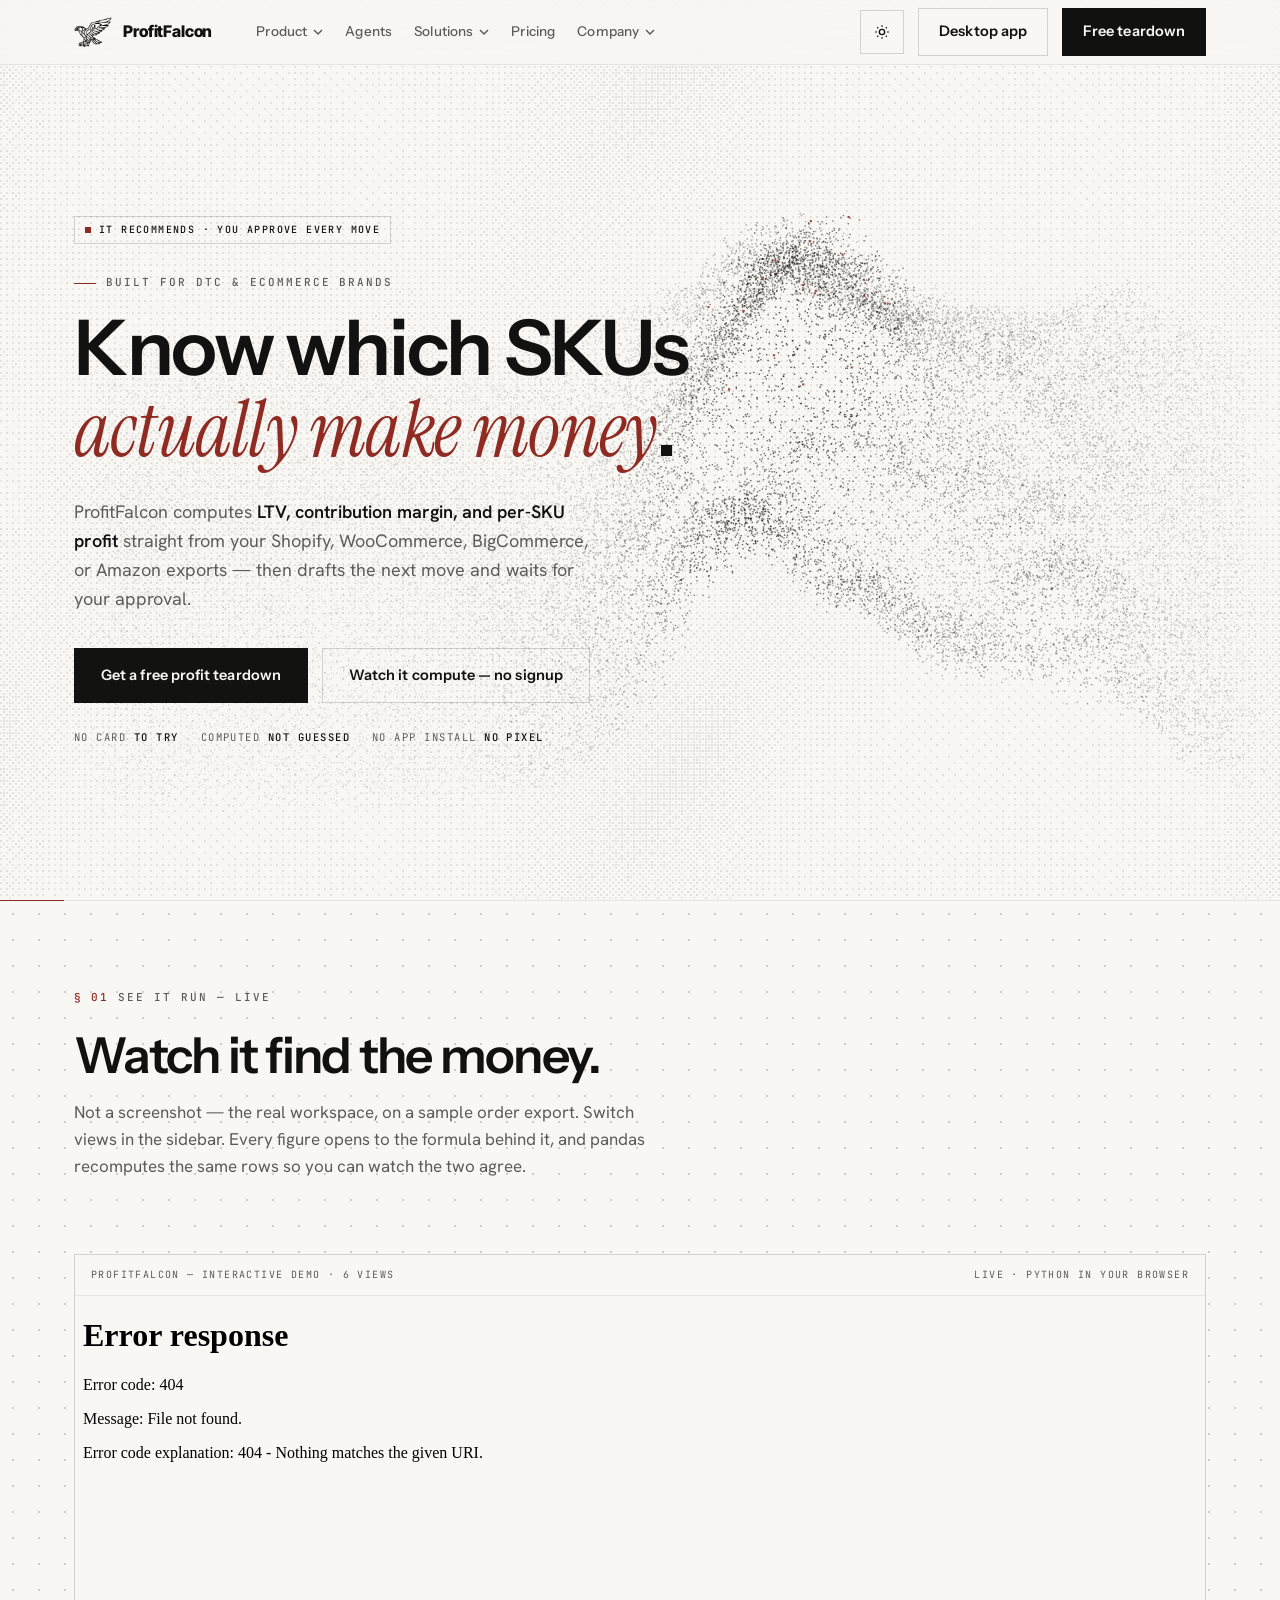
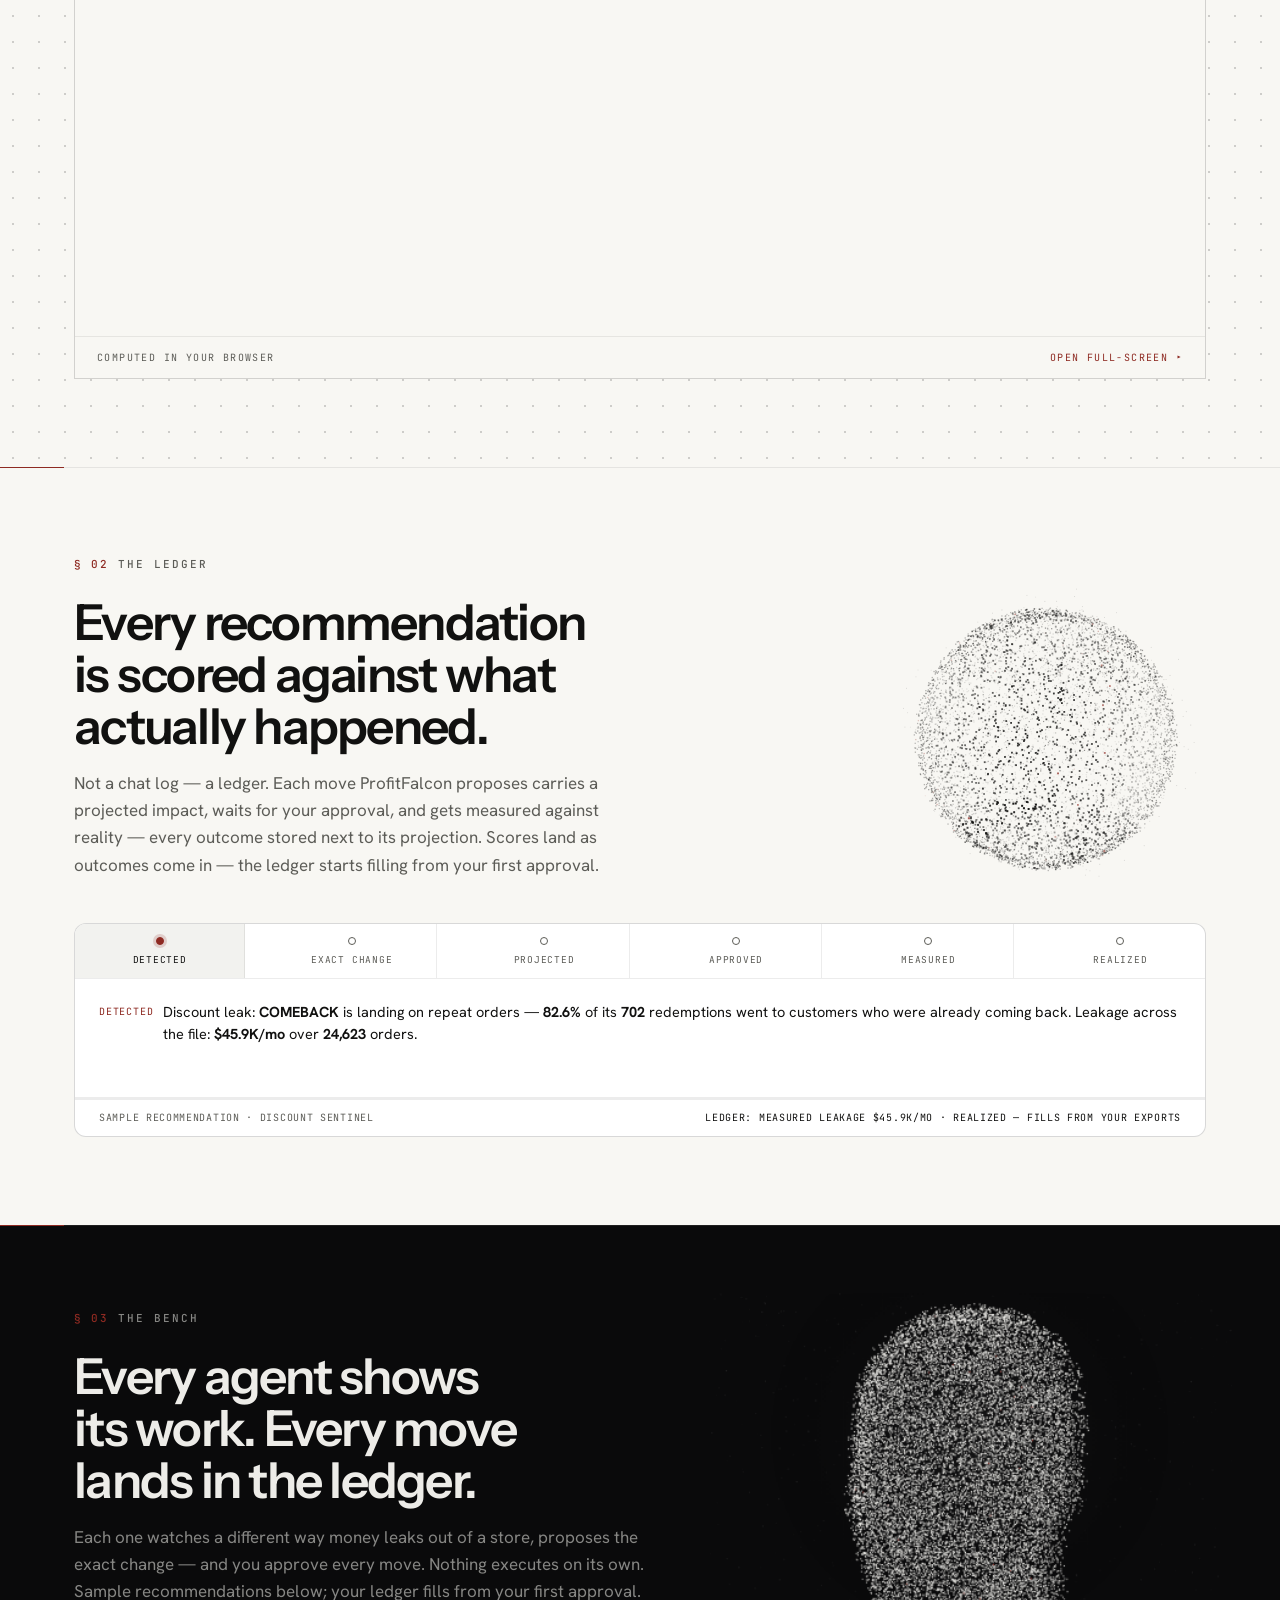
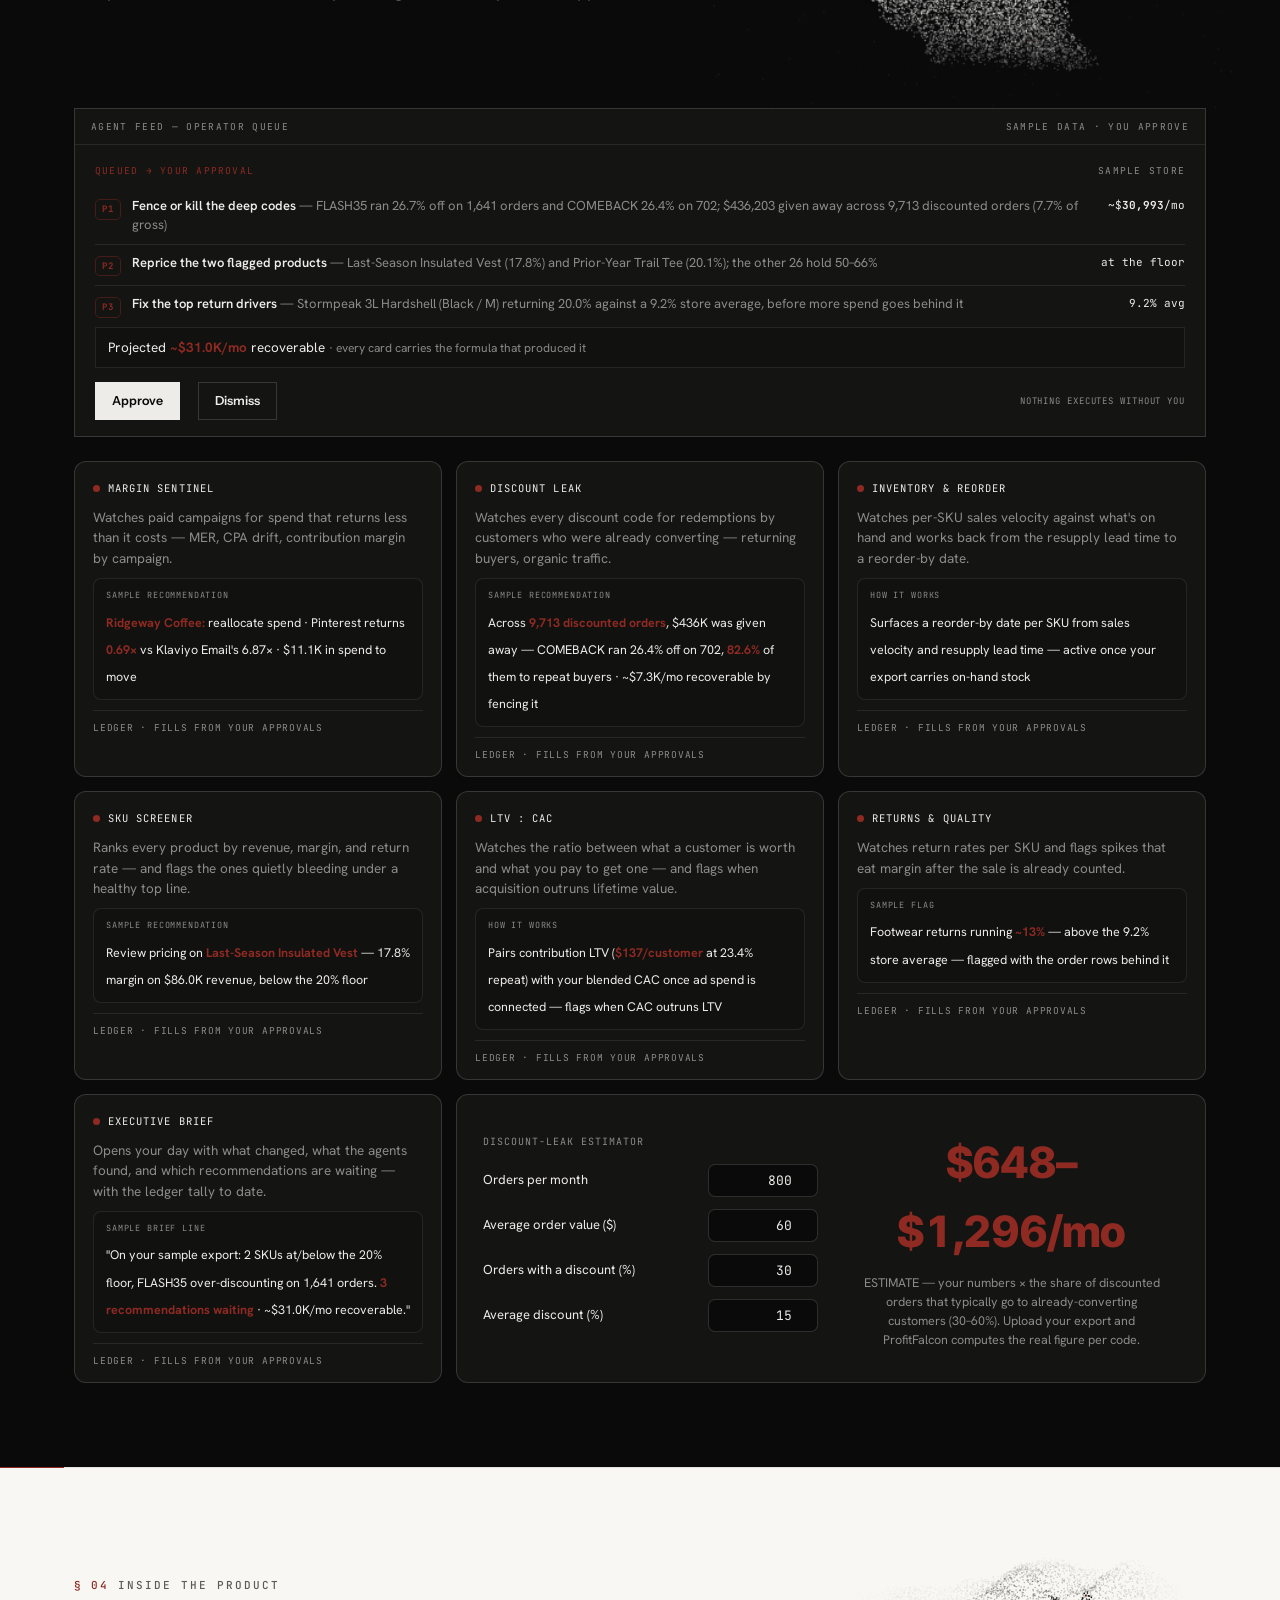
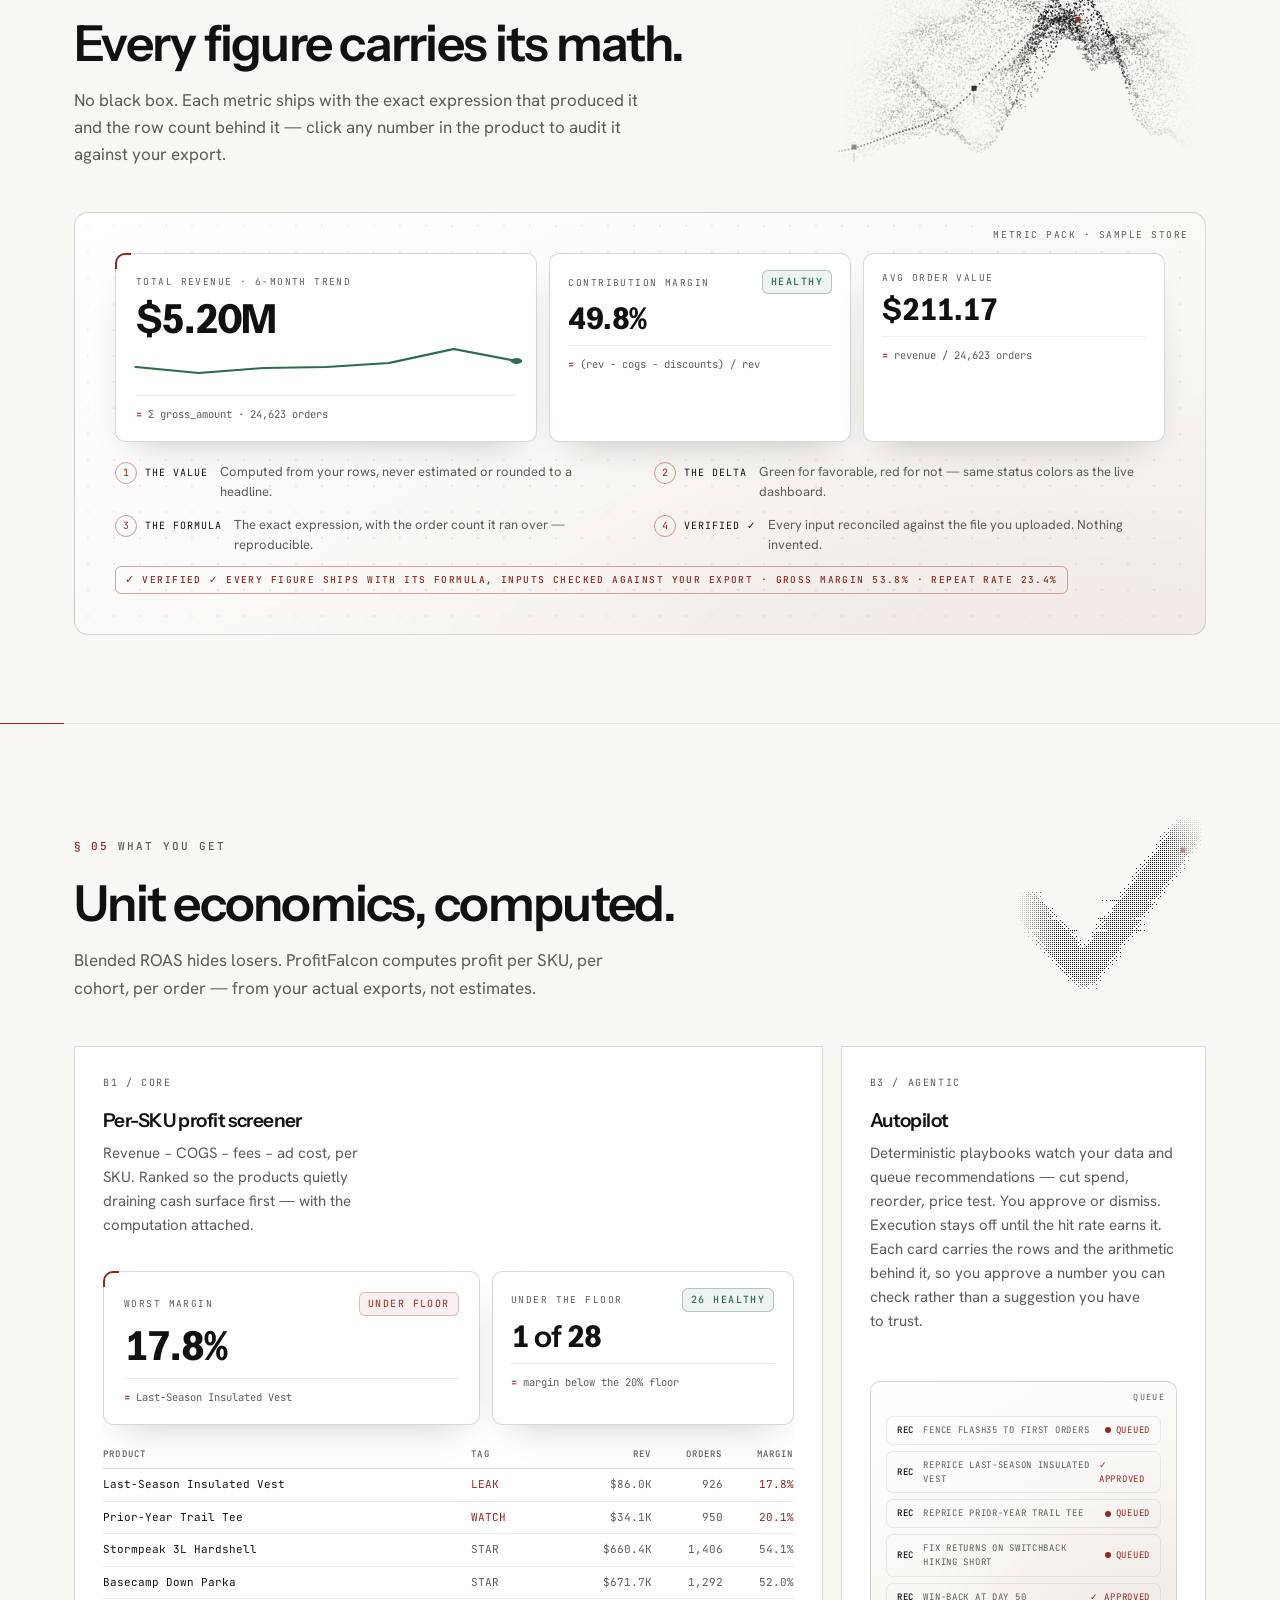
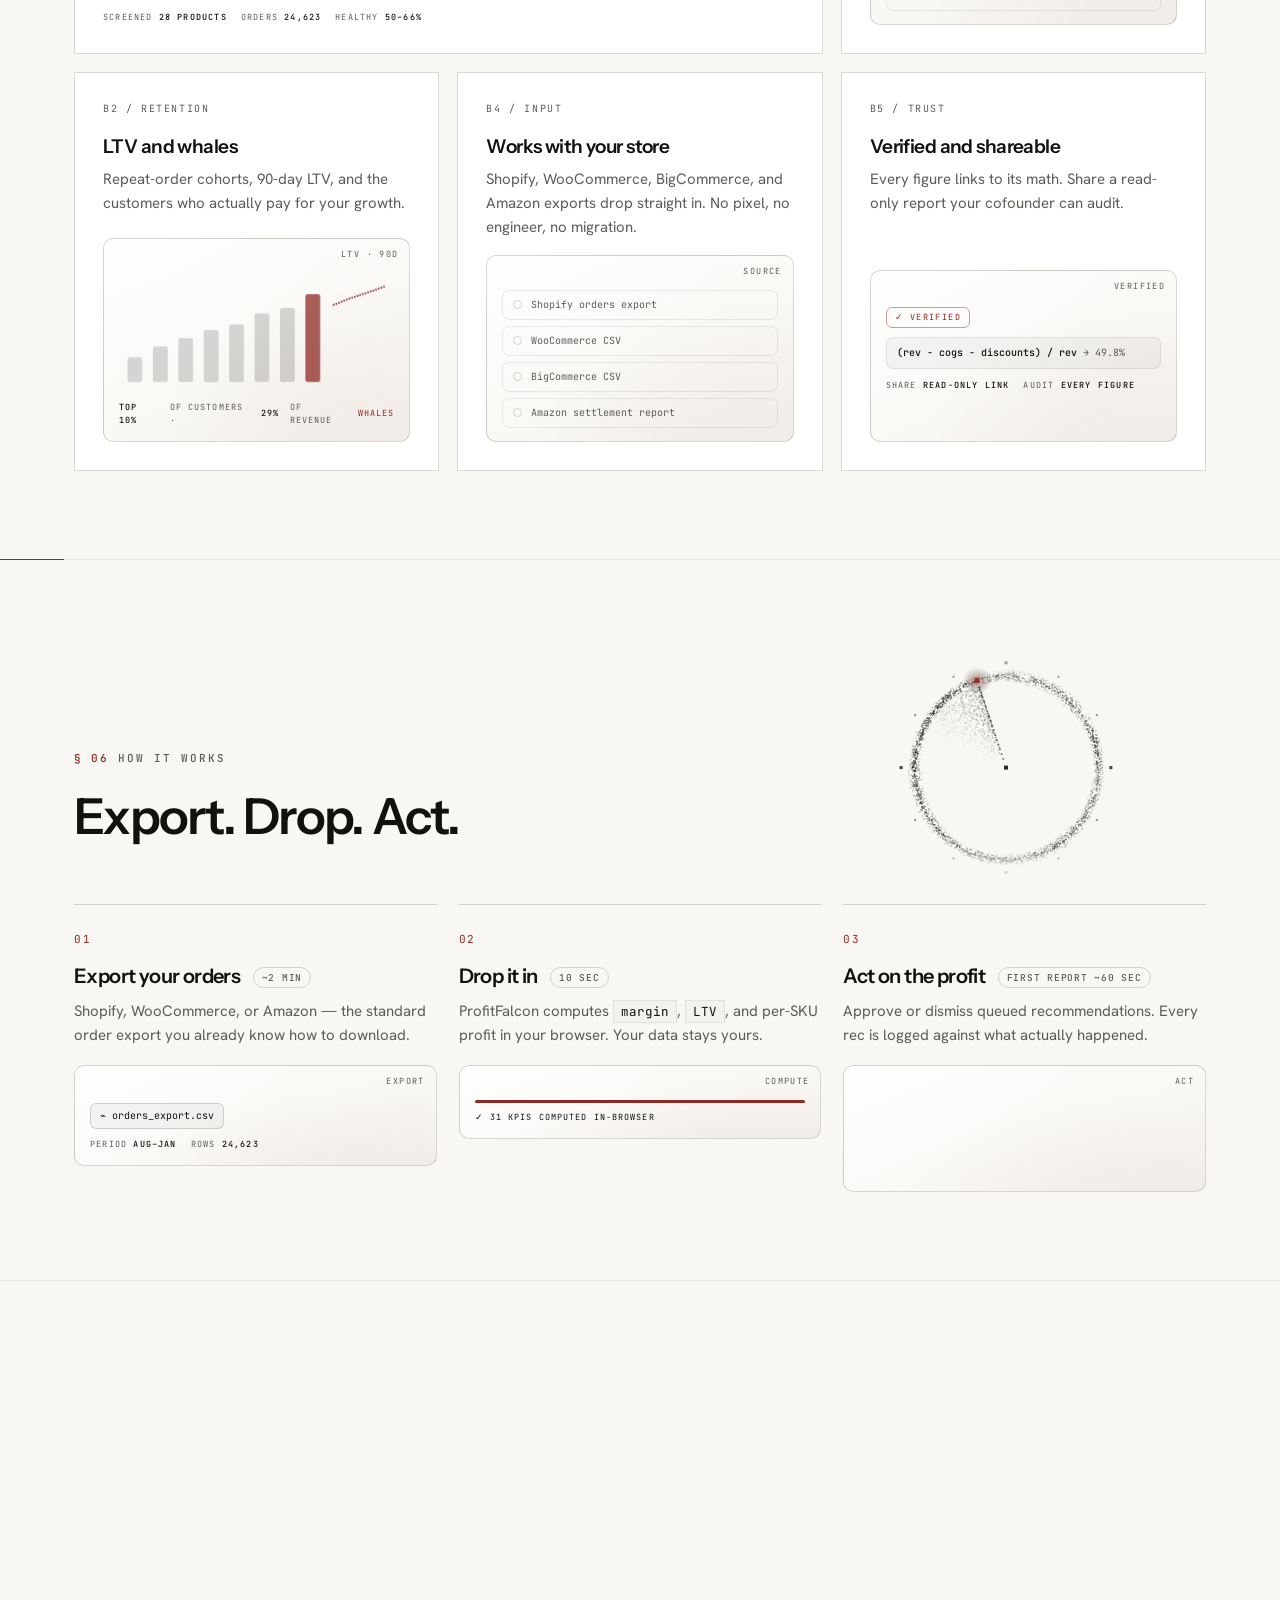
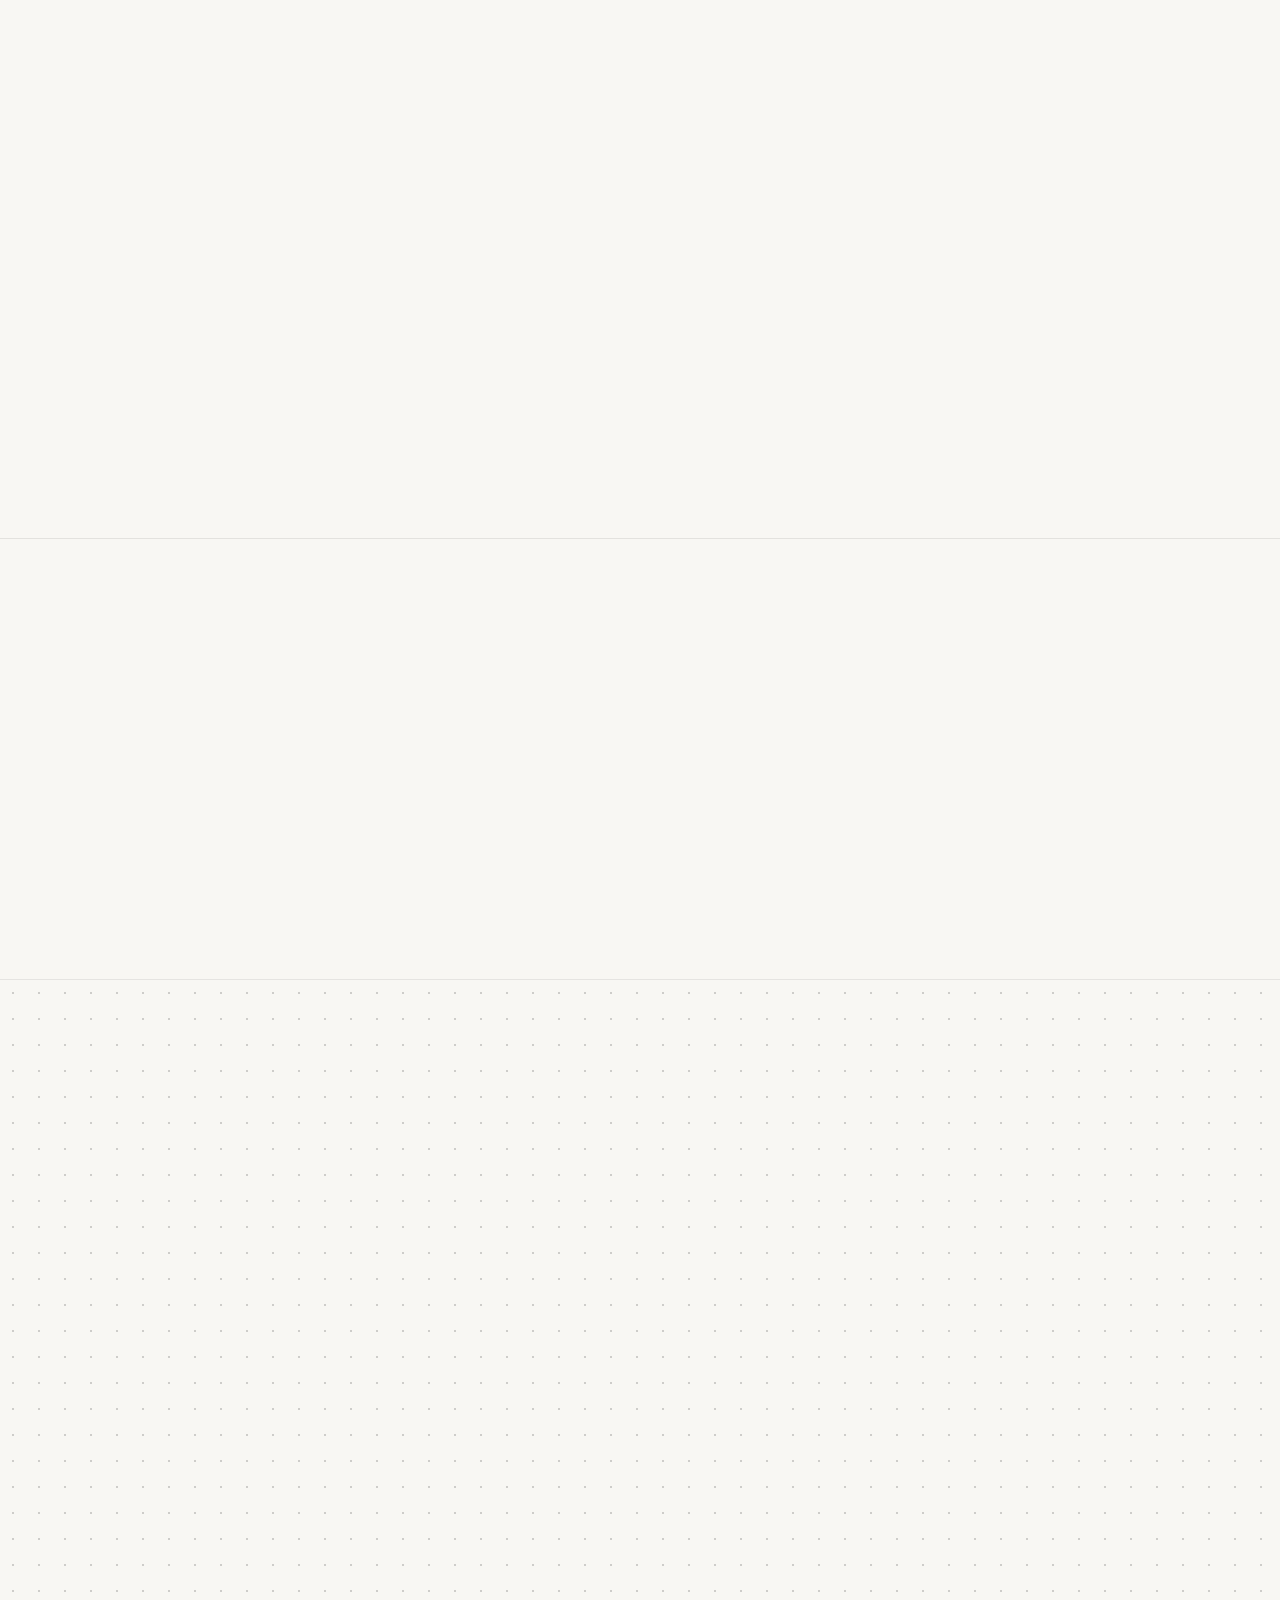
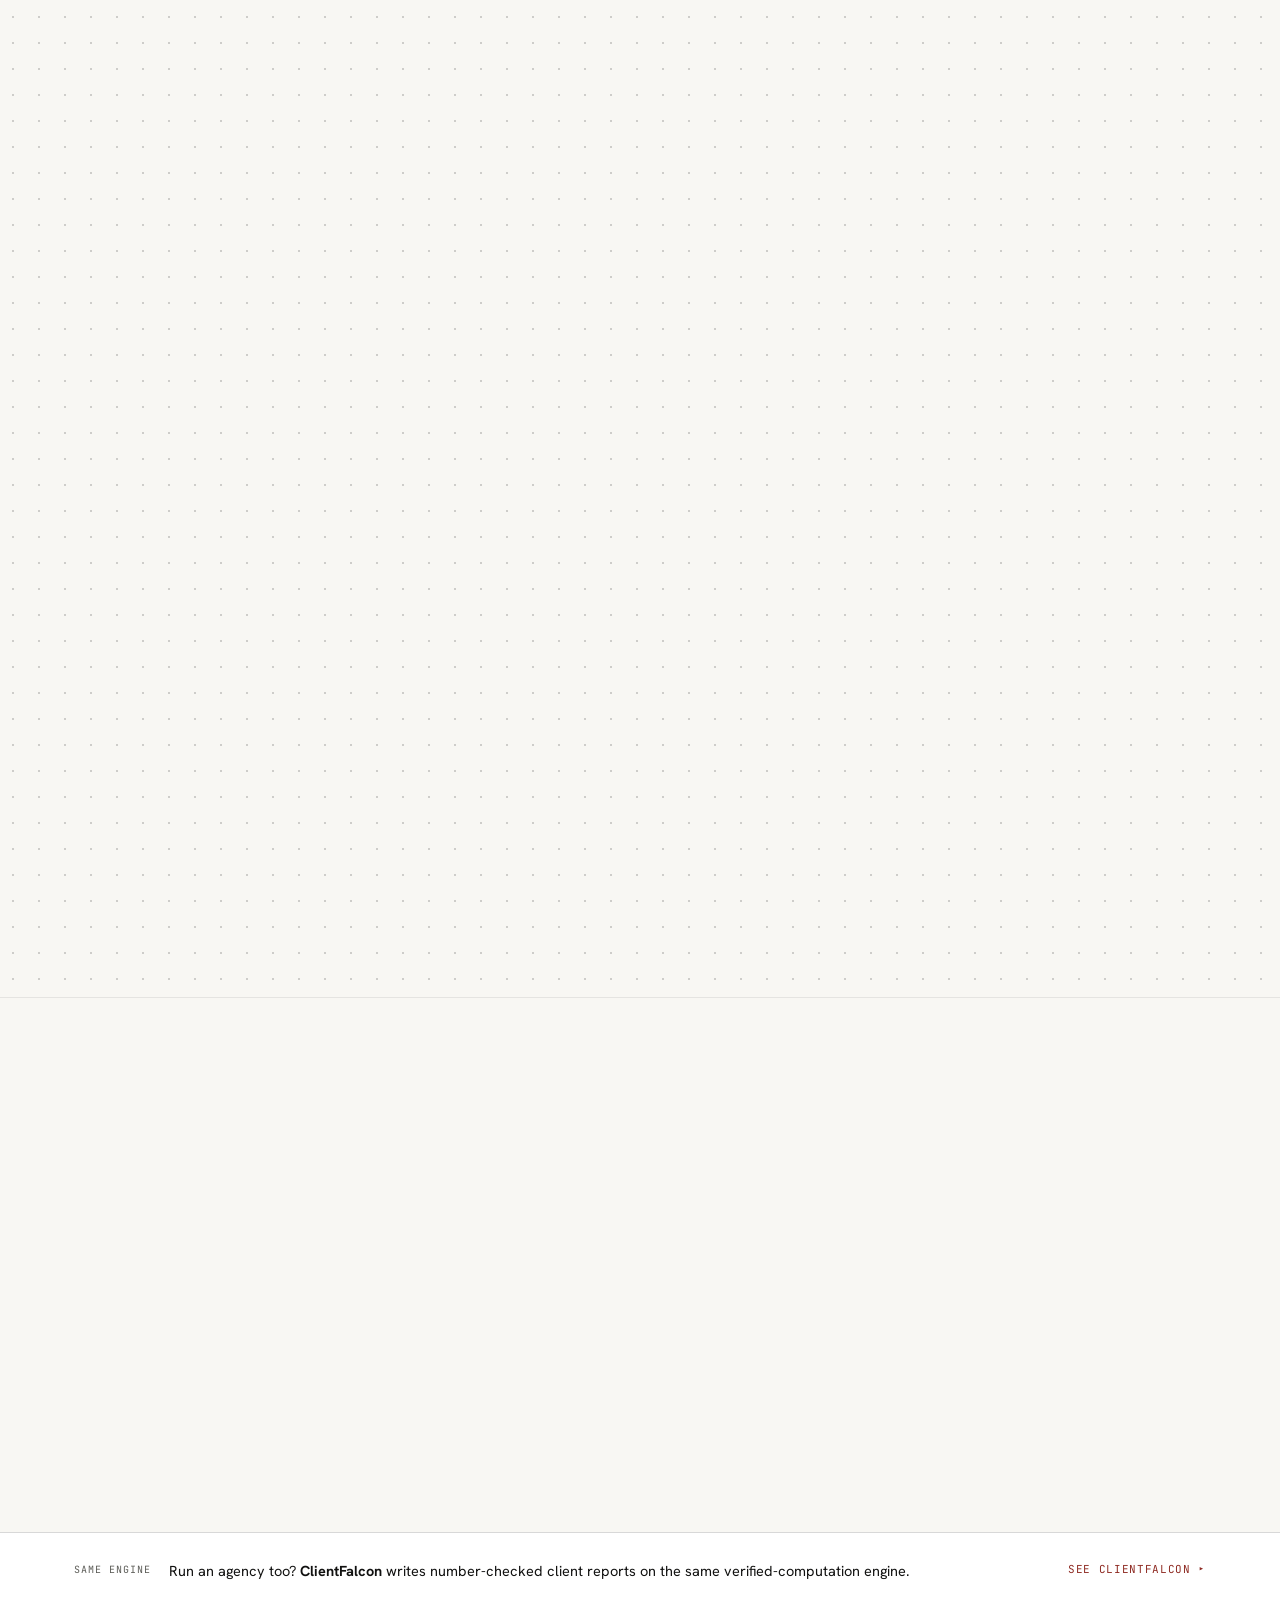
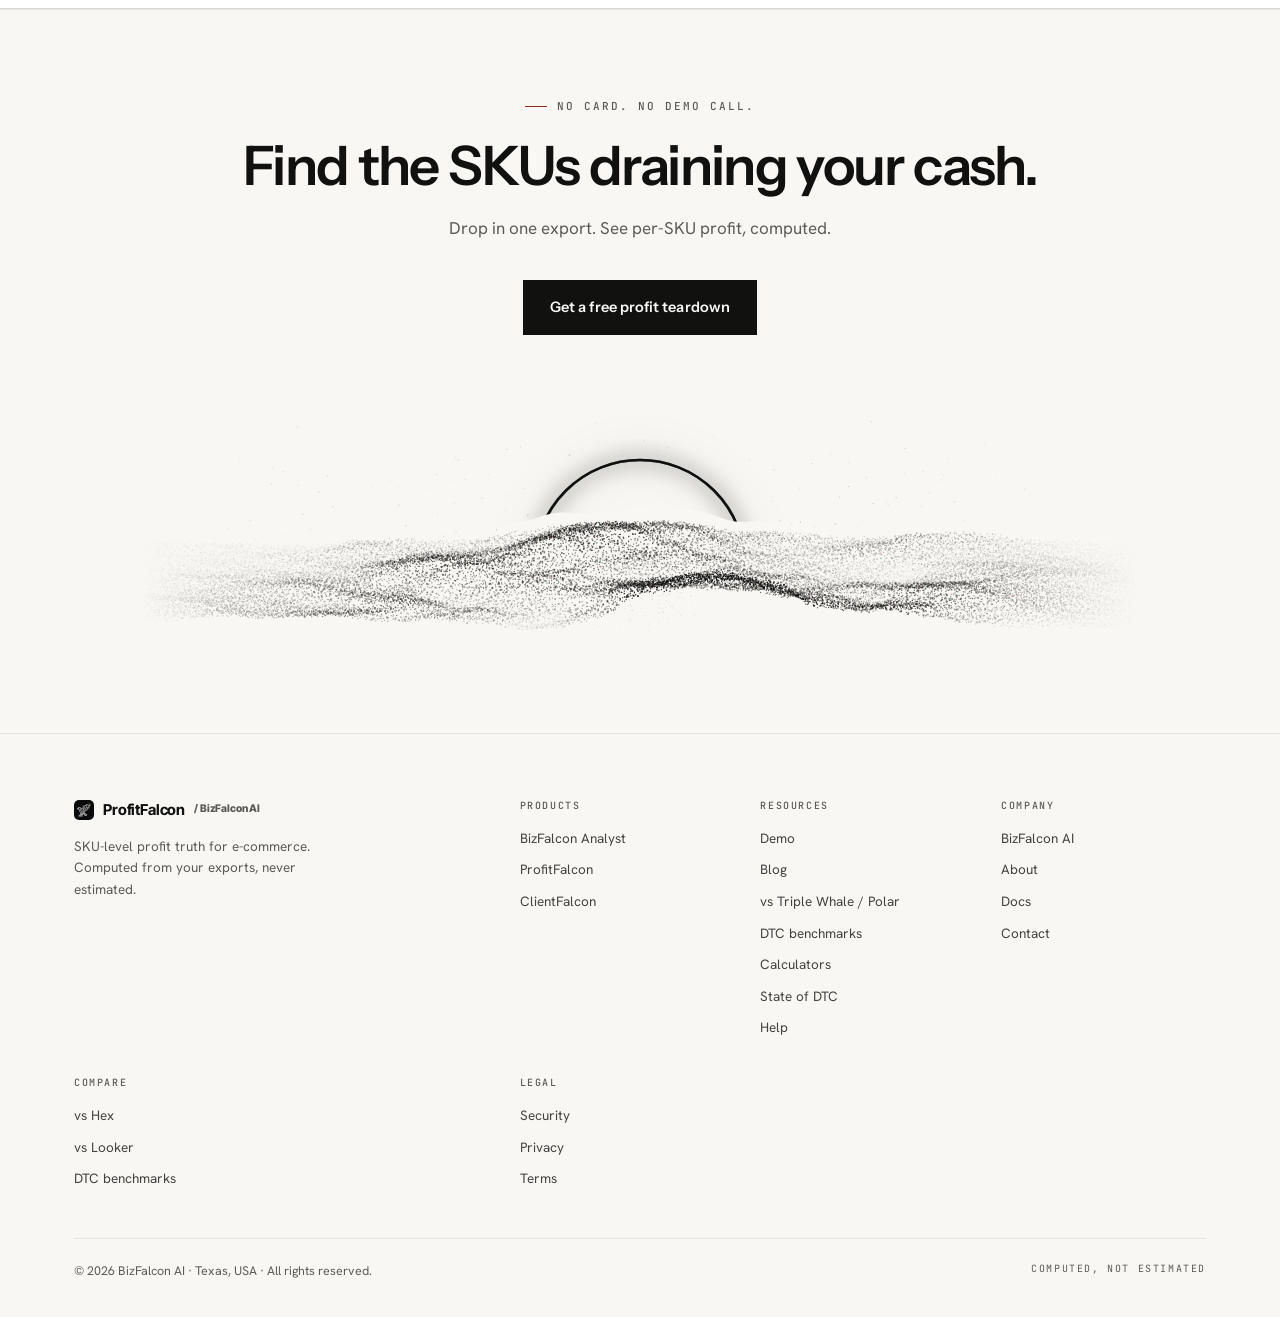
==== index.html @ 3de95bd4 "The hero reserved half its width for nothing .hero-grid declared grid-template-columns:1fr 1.05fr ov" ====
<!DOCTYPE html>
<html lang="en">
<head>
<meta charset="UTF-8">
<meta name="viewport" content="width=device-width, initial-scale=1">
<script>try{if(localStorage.getItem("bf-theme")!=="dark")document.documentElement.setAttribute("data-theme","light")}catch(e){document.documentElement.setAttribute("data-theme","light")}</script>
<meta name="theme-color" content="#F8F7F3">
<title>ProfitFalcon — Know which SKUs actually make money</title>
<meta name="description" content="AI unit economics for ecommerce brands. LTV, contribution margin, and per-SKU profit computed from your Shopify, WooCommerce, BigCommerce, or Amazon exports — plus an AI product manager that drafts your next move.">
<link rel="icon" href="favicon.ico?v=20260807a">
<link rel="icon" type="image/png" sizes="32x32" href="favicon-32.png?v=20260807a">
<link rel="apple-touch-icon" href="apple-touch-icon.png?v=20260807a">
<link rel="manifest" href="/talonomic-app.webmanifest">
<meta name="apple-mobile-web-app-title" content="ProfitFalcon">
<meta name="mobile-web-app-capable" content="yes">
<link rel="preconnect" href="https://fonts.googleapis.com">
<link rel="preconnect" href="https://fonts.gstatic.com" crossorigin>
<link href="https://fonts.googleapis.com/css2?family=Instrument+Sans:wght@500;600&family=Hanken+Grotesk:wght@400;700&family=Inter+Tight:wght@800&family=JetBrains+Mono:wght@400;500;700&family=Instrument+Serif:ital@1&display=swap" rel="stylesheet">
<link rel="stylesheet" href="./dusk.css?v=20260807a">
<style>
/* ONE column, because there is only one child. The 1fr 1.05fr template reserved a
   second column that nothing has ever filled: measured at 1280px it was 555px of
   empty grid beside a 529px copy column, and the h1 — whose own max-width is 16ch,
   831px at its 76.8px cap — was being squeezed to 529px and wrapped to three lines
   by a column holding nothing. .hero-canvas is position:absolute behind the whole
   hero, not a grid item, and the falcon docks to #demo, so nothing was ever going
   to land there. The ch caps on h1 and .hero-sub are the intended measure. */
.hero-grid{display:grid;grid-template-columns:1fr;gap:48px;align-items:center}
.sku-bars{display:flex;align-items:flex-end;gap:6px;height:120px;margin-bottom:16px}
.sku-bars .bar{flex:1;background:var(--line)}
.sku-bars .bar.hot{background:var(--signal)}
.rec-mini{border:1px solid var(--line-soft);padding:14px 16px;font-size:12px}
.rec-mini .rt{display:flex;justify-content:space-between;font-size:9.5px;letter-spacing:.13em;text-transform:uppercase;color:var(--mut);margin-bottom:8px}
.rec-mini .sv{color:var(--signal);font-weight:700}
</style>
<script type="application/ld+json">{"@context": "https://schema.org", "@type": "FAQPage", "mainEntity": [{"@type": "Question", "name": "Do I have to connect my store?", "acceptedAnswer": {"@type": "Answer", "text": "No — it runs on the order export you already download. Direct connectors are in review; until they ship, it's exports, and we say so."}}, {"@type": "Question", "name": "Will Autopilot touch my store?", "acceptedAnswer": {"@type": "Answer", "text": "No. It ships in shadow mode: playbooks queue recommendations and every one waits for your explicit approval. It executes nothing — and execution stays off until its tracked hit rate earns your trust."}}, {"@type": "Question", "name": "Is my store data safe?", "acceptedAnswer": {"@type": "Answer", "text": "Your file is parsed and your numbers are computed in your browser. When you use AI insights or save a report, the data needed is sent over an encrypted connection and stored in your account until you delete it. Your data is never sold or used to train our models."}}, {"@type": "Question", "name": "What exports do you support?", "acceptedAnswer": {"@type": "Answer", "text": "Standard order exports from Shopify, WooCommerce, BigCommerce, and Amazon Seller Central. If your platform exports orders as CSV, it almost certainly works."}}, {"@type": "Question", "name": "Can I cancel anytime?", "acceptedAnswer": {"@type": "Answer", "text": "Yes — one click from your billing page. Your plan stays active until the end of the period you paid for, and your reports stay exportable."}}, {"@type": "Question", "name": "How is margin actually computed?", "acceptedAnswer": {"@type": "Answer", "text": "Revenue − COGS − platform fees − allocated ad cost, per SKU, per period — computed deterministically in your browser from your export, never estimated by a model. Click any figure and ProfitFalcon shows the exact expression and the row count behind it; the built-in Python console re-runs the same rows in pandas whenever you want to check it yourself."}}]}</script>
  <script>
    /* Belt-and-suspenders with sw.js: drop any root-scoped worker from the old SPA-at-root setup so this page is not forwarded to /dashboard. */
    if ("serviceWorker" in navigator) {
      navigator.serviceWorker.getRegistrations().then(function (rs) {
        rs.forEach(function (r) { if (r.scope === location.origin + "/") r.unregister(); });
      }).catch(function () {});
    }
  </script>
<meta property="og:type" content="website">
<meta property="og:site_name" content="ProfitFalcon">
<meta property="og:locale" content="en_US">
<meta property="og:url" content="https://profit.bizfalconai.com/">
<meta property="og:title" content="ProfitFalcon — Know which SKUs actually make money">
<meta property="og:description" content="AI unit economics for ecommerce brands. LTV, contribution margin, and per-SKU profit computed from your Shopify, WooCommerce, BigCommerce, or Amazon exports — plus an AI product manager that drafts your next move.">
<meta name="robots" content="index,follow,max-image-preview:large,max-snippet:-1,max-video-preview:-1">
<link rel="canonical" href="https://profit.bizfalconai.com/">
<meta property="og:image" content="https://profit.bizfalconai.com/og.png">
<meta property="og:image:width" content="1200">
<meta property="og:image:height" content="630">
<meta property="og:image:type" content="image/png">
<meta property="og:image:alt" content="ProfitFalcon — per-SKU contribution margin and discount-leak dashboard">
<meta name="twitter:card" content="summary_large_image">
<meta name="twitter:title" content="ProfitFalcon — Know which SKUs actually make money">
<meta name="twitter:description" content="AI unit economics for ecommerce brands. LTV, contribution margin, and per-SKU profit computed from your Shopify, WooCommerce, BigCommerce, or Amazon exports — plus an AI product manager that drafts your next move.">
<meta name="twitter:image" content="https://profit.bizfalconai.com/og.png">
<meta name="twitter:image:alt" content="ProfitFalcon — per-SKU contribution margin and discount-leak dashboard">
<!-- BF-LD -->
<script type="application/ld+json">
{
  "@context": "https://schema.org",
  "@graph": [
    {
      "@type": "Organization",
      "@id": "https://bizfalconai.com/#organization",
      "name": "BizFalcon AI",
      "url": "https://bizfalconai.com/",
      "email": "hello@bizfalconai.com",
      "logo": {
        "@type": "ImageObject",
        "url": "https://bizfalconai.com/falcon-bird-white.png",
        "width": 1190,
        "height": 933
      },
      "founder": {
        "@type": "Person",
        "name": "Siddharth Deepak"
      }
    },
    {
      "@type": "WebSite",
      "@id": "https://profit.bizfalconai.com/#website",
      "url": "https://profit.bizfalconai.com/",
      "name": "ProfitFalcon",
      "inLanguage": "en-US",
      "publisher": {
        "@id": "https://bizfalconai.com/#organization"
      }
    },
    {
      "@type": "SoftwareApplication",
      "@id": "https://profit.bizfalconai.com/#software",
      "name": "ProfitFalcon",
      "url": "https://profit.bizfalconai.com/",
      "description": "AI unit economics for ecommerce brands. LTV, contribution margin, and per-SKU profit computed from your Shopify, WooCommerce, BigCommerce, or Amazon exports — plus an AI product manager that drafts your next move.",
      "applicationCategory": "BusinessApplication",
      "operatingSystem": "Web",
      "image": "https://profit.bizfalconai.com/og.png",
      "publisher": {
        "@id": "https://bizfalconai.com/#organization"
      },
      "offers": [
        {
          "@type": "Offer",
          "name": "Free",
          "price": "0",
          "priceCurrency": "USD",
          "availability": "https://schema.org/InStock",
          "url": "https://profit.bizfalconai.com/#pricing"
        },
        {
          "@type": "Offer",
          "name": "Growth",
          "price": "29",
          "priceCurrency": "USD",
          "availability": "https://schema.org/InStock",
          "url": "https://profit.bizfalconai.com/#pricing",
          "priceSpecification": {
            "@type": "UnitPriceSpecification",
            "price": "29",
            "priceCurrency": "USD",
            "billingDuration": 1,
            "billingIncrement": 1,
            "unitCode": "MON"
          }
        },
        {
          "@type": "Offer",
          "name": "Scale",
          "price": "79",
          "priceCurrency": "USD",
          "availability": "https://schema.org/InStock",
          "url": "https://profit.bizfalconai.com/#pricing",
          "priceSpecification": {
            "@type": "UnitPriceSpecification",
            "price": "79",
            "priceCurrency": "USD",
            "billingDuration": 1,
            "billingIncrement": 1,
            "unitCode": "MON"
          }
        },
        {
          "@type": "Offer",
          "name": "Agency",
          "price": "149",
          "priceCurrency": "USD",
          "availability": "https://schema.org/InStock",
          "url": "https://profit.bizfalconai.com/#pricing",
          "priceSpecification": {
            "@type": "UnitPriceSpecification",
            "price": "149",
            "priceCurrency": "USD",
            "billingDuration": 1,
            "billingIncrement": 1,
            "unitCode": "MON"
          }
        },
        {
          "@type": "Offer",
          "name": "Autopilot add-on",
          "price": "29",
          "priceCurrency": "USD",
          "availability": "https://schema.org/InStock",
          "url": "https://profit.bizfalconai.com/#pricing",
          "priceSpecification": {
            "@type": "UnitPriceSpecification",
            "price": "29",
            "priceCurrency": "USD",
            "billingDuration": 1,
            "billingIncrement": 1,
            "unitCode": "MON"
          }
        }
      ]
    }
  ]
}
</script>
<!-- /BF-LD -->
</head>
<body>

<header class="nav">
  <div class="nav-in">
    <a class="brand" href="#" aria-label="ProfitFalcon home">
      <img src="./falcon-bird-white-sm.webp" alt="" width="440" height="345">
      ProfitFalcon
    </a>
    <nav class="nav-links" id="navLinks" aria-label="Primary">
      <div class="nav-dd">
        <button class="nav-dd-btn" type="button" aria-haspopup="true" aria-expanded="false">Product <svg viewBox="0 0 10 6" fill="none" stroke="currentColor" stroke-width="1.5" aria-hidden="true"><path d="M1 1l4 4 4-4"/></svg></button>
        <div class="nav-dd-menu" role="menu">
          <a href="#demo" role="menuitem">Live demo</a>
          <a href="#bench" role="menuitem">Agent bench</a>
          <a href="#ledger" role="menuitem">The ledger</a>
          <a href="#engine" role="menuitem">Engine</a>
          <a href="#integrations" role="menuitem">Integrations</a>
        </div>
      </div>
      <a href="#bench">Agents</a>
      <div class="nav-dd">
        <button class="nav-dd-btn" type="button" aria-haspopup="true" aria-expanded="false">Solutions <svg viewBox="0 0 10 6" fill="none" stroke="currentColor" stroke-width="1.5" aria-hidden="true"><path d="M1 1l4 4 4-4"/></svg></button>
        <div class="nav-dd-menu" role="menu">
          <a href="https://profit.bizfalconai.com/" role="menuitem">Ecommerce brand</a>
          <a href="https://client.bizfalconai.com/" role="menuitem">Agency</a>
          <a href="https://talon.bizfalconai.com/" role="menuitem">Any spreadsheet</a>
          <a href="https://talon.bizfalconai.com/solutions" role="menuitem">By industry</a>
        </div>
      </div>
      <a href="#pricing">Pricing</a>
      <div class="nav-dd">
        <button class="nav-dd-btn" type="button" aria-haspopup="true" aria-expanded="false">Company <svg viewBox="0 0 10 6" fill="none" stroke="currentColor" stroke-width="1.5" aria-hidden="true"><path d="M1 1l4 4 4-4"/></svg></button>
        <div class="nav-dd-menu" role="menu">
          <a href="https://talon.bizfalconai.com/about" role="menuitem">About</a>
          <a href="https://talon.bizfalconai.com/security" role="menuitem">Security</a>
          <a href="https://talon.bizfalconai.com/help" role="menuitem">Docs</a>
          <a href="./blog/" role="menuitem">Blog</a>
          <a href="#faq" role="menuitem">FAQ</a>
        </div>
      </div>
    </nav>
    <div class="nav-right">
      <!-- ORDER: theme (utility), ghost, primary LAST. The terminal slot is where the
           scan ends, so it belongs to the action we most want taken. -->
      <button class="theme-btn" id="themeToggle" aria-label="Toggle light and dark theme">
        <svg class="icon-sun" viewBox="0 0 24 24" fill="none" stroke="currentColor" stroke-width="2" aria-hidden="true"><circle cx="12" cy="12" r="4"/><path d="M12 2v2M12 20v2M4.9 4.9l1.4 1.4M17.7 17.7l1.4 1.4M2 12h2M20 12h2M4.9 19.1l1.4-1.4M17.7 6.3l1.4-1.4"/></svg>
        <svg class="icon-moon" viewBox="0 0 24 24" fill="none" stroke="currentColor" stroke-width="2" aria-hidden="true"><path d="M21 12.8A9 9 0 1 1 11.2 3a7 7 0 0 0 9.8 9.8z"/></svg>
      </button>
      <a class="btn btn--ghost" href="/?install=1" data-install-app>Desktop app</a>
      <a class="btn btn--primary" href="/teardown">Free teardown</a>
      <!-- Below 920px .nav-links was display:none with no replacement, so every
           destination above was unreachable on a phone. This is the control that
           reveals them; dusk-art.js toggles .nav--open on the header. -->
      <button class="nav-burger" type="button" aria-label="Menu" aria-expanded="false" aria-controls="navLinks">
        <svg class="nb-bars" viewBox="0 0 24 24" fill="none" stroke="currentColor" stroke-width="2" aria-hidden="true"><path d="M3 6h18M3 12h18M3 18h18"/></svg>
        <svg class="nb-x" viewBox="0 0 24 24" fill="none" stroke="currentColor" stroke-width="2" aria-hidden="true"><path d="M5 5l14 14M19 5L5 19"/></svg>
      </button>
    </div>
  </div>
</header>

<!-- HERO -->
<section class="hero">
  <canvas class="hero-canvas" id="terrain" aria-hidden="true"></canvas>
  <div class="wrap hero-in">
    <div class="hero-grid">
      <div>
        <span class="chip hero-chip"><i class="pulse"></i>IT RECOMMENDS · YOU APPROVE EVERY MOVE</span>
        <div class="eyebrow hero-icp">Built for DTC &amp; ecommerce brands</div>
        <h1>Know which SKUs <span class="accent-serif">actually make money</span>.</h1>
        <p class="hero-sub">ProfitFalcon computes <strong>LTV, contribution margin, and per-SKU profit</strong> straight from your Shopify, WooCommerce, BigCommerce, or Amazon exports — then drafts the next move and waits for your approval.</p>
        <div class="hero-ctas">
          <a class="btn btn--primary" href="/teardown">Get a free profit teardown</a>
          <a class="btn btn--ghost" href="/dashboard?demo=1">Watch it compute — no signup</a>
        </div>
        <div class="trust">
          <span>NO CARD <b>TO TRY</b></span>
          <span>COMPUTED <b>NOT GUESSED</b></span>
          <span>NO APP INSTALL <b>NO PIXEL</b></span>
        </div>
      </div>
    </div>
  </div>
</section>
<section id="demo" class="dotbg">
  <div class="wrap">
    <!-- sec-row gives the falcon an open right column to dock into (company-site parity) -->
    <div class="sec-row">
      <!-- data-dock-anchor="heading": at the frame anchor the falcon's top sits 21px
           ABOVE this section's top, so its wing was clipped at the boundary. Measured
           1280x800 on 2026-08-06; the falcon is 336px tall and this section only has
           9px of headroom to give. The frame moves down instead, via the margin rule
           keyed to this same attribute in dusk.css. -->
      <div class="sec-head rv" data-dock data-dock-anchor="heading">
        <div class="eyebrow">See it run — live</div>
        <h2>Watch it find the money.</h2>
        <p>Not a screenshot &mdash; the real workspace, on a sample order export. Switch views in the sidebar. Every figure opens to the formula behind it, and pandas recomputes the same rows so you can watch the two agree.</p>
      </div>
    </div>
    <div class="rv d1">
      <div class="shot live-shot" id="demoRoot">
        <div class="shot-bar"><span class="dots"><i></i><i></i><i></i></span><span>profitfalcon — interactive demo · 6 views</span><span style="margin-left:auto">LIVE · PYTHON IN YOUR BROWSER</span></div>
        <!-- The REAL Profit Dashboard in demo mode, not a separately built replica.
             /live was a hand-made preview of this screen, so it drifted from the
             product it advertised -- which is why CF's preview (which iframes its
             real route) looked like the product and this one did not. Needed the
             embed contract on ProductShell first; verified chrome-suppressed with
             real computed sample numbers. -->
        <iframe class="live-frame" id="demoFrame" src="/dashboard?demo=1&amp;embed=1" title="ProfitFalcon interactive demo — computed on sample data, cross-checked in pandas" loading="lazy" referrerpolicy="no-referrer"></iframe>
        <div class="shot-foot"><span>COMPUTED IN YOUR BROWSER</span><a href="/live" target="_blank" rel="noopener">OPEN FULL-SCREEN ▸</a></div>
      </div>
    </div>
  </div>
</section>


<!-- LEDGER ANATOMY — the decision→outcome lifecycle (the differentiator) -->
<section id="ledger" class="ledger-sec">
  <div class="wrap">
    <div class="sec-row">
      <div class="sec-head rv">
        <div class="eyebrow">The ledger</div>
        <h2>Every recommendation is scored against what actually happened.</h2>
        <p>Not a chat log — a ledger. Each move ProfitFalcon proposes carries a projected impact, waits for your approval, and gets measured against reality — every outcome stored next to its projection. Scores land as outcomes come in — the ledger starts filling from your first approval.</p>
      </div>
      <canvas class="art art--oort rv d1" data-art="oort" aria-hidden="true"></canvas>
    </div>
    <div class="lg-frame rv d1" id="lgFrame">
      <div class="lg-rail" role="tablist" aria-label="Recommendation lifecycle">
        <button class="lg-node" role="tab" data-lg="0"><span class="ln-dot"></span><span class="ln-t">Detected</span></button>
        <button class="lg-node" role="tab" data-lg="1"><span class="ln-dot"></span><span class="ln-t">Exact change</span></button>
        <button class="lg-node" role="tab" data-lg="2"><span class="ln-dot"></span><span class="ln-t">Projected</span></button>
        <button class="lg-node" role="tab" data-lg="3"><span class="ln-dot"></span><span class="ln-t">Approved</span></button>
        <button class="lg-node" role="tab" data-lg="4"><span class="ln-dot"></span><span class="ln-t">Measured</span></button>
        <button class="lg-node" role="tab" data-lg="5"><span class="ln-dot"></span><span class="ln-t">Realized</span></button>
      </div>
      <div class="lg-stage">
        <div class="lg-line" id="lgLine"><span class="lg-k" id="lgK"></span><span class="lg-v" id="lgV"></span></div>
      </div>
      <div class="lg-prog" aria-hidden="true"><i id="lgProg"></i></div>
      <div class="lg-foot"><span>SAMPLE RECOMMENDATION · DISCOUNT SENTINEL</span><span class="lg-tally">LEDGER: MEASURED leakage $45.9K/mo · REALIZED — fills from your exports</span></div>
    </div>
  </div>
</section>
<script>
(function(){
  var stages=[
    /* Every figure below is computed from the ecom-orders sample and mirrored in
       frontend/src/components/showcase/cascade.ts (CASCADE_LEDGER), where
       cascade.test.ts asserts it against the engine. This band used to name FLASH35
       as the code "landing on repeat orders". FLASH35's repeat share is ZERO -- the
       code that behaves that way is COMEBACK at 82.6%, and 702 rows were re-labelled
       FLASH35 -> COMEBACK when the Autopilot sample changed. The behaviour moved and
       the copy did not, so the remedy named here would have recovered nothing.
       "Leakage" is the repeat-or-organic estimate ($45.9K/mo), NOT total discount
       ($74.2K/mo) -- the latter counts WELCOME10 acquisition and overstates leak by 62%. */
    ["Detected","Discount leak: <b>COMEBACK</b> is landing on repeat orders \u2014 <b>82.6%</b> of its <b>702</b> redemptions went to customers who were already coming back. Leakage across the file: <b>$45.9K/mo</b> over <b>24,623</b> orders."],
    ["Exact change","<span class=\"lgm\">Fence COMEBACK to first orders \u00b7 new customers keep the offer, repeat buyers stop getting it</span>"],
    ["Projected","Fencing it returns the repeat slice of <b>$52.0K</b> given away at <b>26.4%</b> average depth, at a <b>49.8%</b> contribution margin \u2014 about <b>$7.3K/mo</b> \u00b7 the formula behind the number is attached to the card."],
    ["Approved","You approved it. The change is yours to apply \u2014 one click copies the exact move. Nothing executes without you."],
    ["Measured","Each new export you drop is scored against the projection: discount depth, repeat rate, and contribution by code."],
    ["Realized","Your realized number lands here, scored against the projection over 30 days. The ledger fills from your data \u2014 not a demo figure."]
  ];
  var frame=document.getElementById("lgFrame"); if(!frame) return;
  var nodes=frame.querySelectorAll(".lg-node"),k=document.getElementById("lgK"),v=document.getElementById("lgV"),
      line=document.getElementById("lgLine"),prog=document.getElementById("lgProg"),
      cur=-1,timer=null,DUR=3400,
      still=matchMedia("(prefers-reduced-motion:reduce)").matches;
  function show(i,auto){
    cur=i;
    nodes.forEach(function(n,j){n.classList.toggle("on",j===i);n.classList.toggle("done",j<i);n.setAttribute("aria-selected",j===i?"true":"false");});
    line.classList.remove("show");k.textContent=stages[i][0];v.innerHTML=stages[i][1];
    requestAnimationFrame(function(){requestAnimationFrame(function(){line.classList.add("show");});});
    if(prog){prog.classList.remove("run");prog.style.transitionDuration="0ms";prog.style.transform="scaleX(0)";
      if(auto&&!still){requestAnimationFrame(function(){requestAnimationFrame(function(){prog.style.transitionDuration=DUR+"ms";prog.classList.add("run");});});}}
  }
  function loop(){clearTimeout(timer);if(still)return;timer=setTimeout(function(){show((cur+1)%stages.length,true);loop();},DUR);}
  nodes.forEach(function(n){n.addEventListener("click",function(){clearTimeout(timer);show(+n.dataset.lg,false);loop();});});
  var inView=false;
  var io=new IntersectionObserver(function(en){
    en.forEach(function(e){inView=e.isIntersecting;if(inView){if(cur<0){show(0,true);}loop();}else{clearTimeout(timer);}});
  },{threshold:.35});
  io.observe(frame);
  document.addEventListener("visibilitychange",function(){
    if(document.hidden){clearTimeout(timer);}else if(inView&&cur>=0){show(cur,true);loop();}
  });
  if(still){show(0,false);}
})();
</script>


<!-- AGENT BENCH — the work, not the count. Every card: what it watches,
     a SAMPLE exact-change rec, and where its ledger tally accrues. -->
<section id="bench" class="interlude">
  <div class="wrap">
    <div class="sec-row">
      <div class="sec-head rv">
        <div class="eyebrow">The bench</div>
        <h2>Every agent shows its work. Every move lands in the ledger.</h2>
        <p>Each one watches a different way money leaks out of a store, proposes the exact change — and you approve every move. Nothing executes on its own. Sample recommendations below; your ledger fills from your first approval.</p>
      </div>
      <!-- MOVED: head sits beside the description, not in a row below it. -->
<canvas class="art art--bust rv d1" data-art="bust" aria-hidden="true"></canvas>

    </div>

    <div class="feed-duo rv d1">
    <div class="rec-mock" data-countup aria-label="Operator queue — recommendations awaiting approval (sample store)">
      <div class="rm-bar"><span>agent feed — operator queue</span><span>SAMPLE DATA · YOU APPROVE</span></div>
      <div class="rm-body">
        <div class="rm-head"><span>QUEUED → YOUR APPROVAL</span><span>SAMPLE STORE</span></div>
        <div class="sc-stagger">
          <!-- Depth figures are the engine's computed averages. The monthly impact is the
               deep codes' COMBINED discount, which is what the plural means, and is not
               what fencing recovers, so it is not labelled that way. -->
          <div class="sc-act"><span class="a-pri">P1</span><p><b>Fence or kill the deep codes</b> — FLASH35 ran 26.7% off on 1,641 orders and COMEBACK 26.4% on 702; $436,203 given away across 9,713 discounted orders (7.7% of gross)</p><span class="a-imp">~$<b data-count="30993">30,993</b>/mo</span></div>
          <div class="sc-act"><span class="a-pri">P2</span><p><b>Reprice the two flagged products</b> — Last-Season Insulated Vest (17.8%) and Prior-Year Trail Tee (20.1%); the other 26 hold 50–66%</p><span class="a-imp">at the floor</span></div>
          <div class="sc-act"><span class="a-pri">P3</span><p><b>Fix the top return drivers</b> — Stormpeak 3L Hardshell (Black / M) returning 20.0% against a 9.2% store average, before more spend goes behind it</p><span class="a-imp">9.2% avg</span></div>
        </div>
        <div class="rm-proj">Projected <b>~$31.0K/mo</b> recoverable <span>· every card carries the formula that produced it</span></div>
        <div class="rm-actions"><span class="rm-btn rm-btn--approve">Approve</span><span class="rm-btn">Dismiss</span><span class="rm-note">Nothing executes without you</span></div>
      </div>
    </div>
      <!-- MOVED: estimator shares the feed's row. -->
    </div>
    <div class="bench-grid rv d1 sc-stagger">
      <div class="bn-card">
        <div class="bn-name">Margin Sentinel</div>
        <p class="bn-watch">Watches paid campaigns for spend that returns less than it costs — MER, CPA drift, contribution margin by campaign.</p>
        <div class="bn-rec"><span class="bn-tag">Sample recommendation</span>
          <!-- The retired trio and its campaign name traced to no sample. These come from
               the marketing-attribution sample; Google is the runner-up channel, not the
               top-returning one it used to be benchmarked against. -->
          <span class="bn-move"><b>Ridgeway Coffee:</b> reallocate spend · Pinterest returns <b>0.69×</b> vs Klaviyo Email's 6.87× · $11.1K in spend to move</span></div>
        <div class="bn-ledger">Ledger · fills from your approvals</div>
      </div>
      <div class="bn-card">
        <div class="bn-name">Discount Leak</div>
        <p class="bn-watch">Watches every discount code for redemptions by customers who were already converting — returning buyers, organic traffic.</p>
        <div class="bn-rec"><span class="bn-tag">Sample recommendation</span>
          <!-- Wrong twice before: it attributed both deep codes' combined total to
               FLASH35, and fencing a code to first orders recovers only its REPEAT slice,
               which for FLASH35 is zero. COMEBACK is the repeat-heavy code, so it is the
               one named here. -->
          <span class="bn-move">Across <b>9,713 discounted orders</b>, $436K was given away — COMEBACK ran 26.4% off on 702, <b>82.6%</b> of them to repeat buyers · ~$7.3K/mo recoverable by fencing it</span></div>
        <div class="bn-ledger">Ledger · fills from your approvals</div>
      </div>
      <div class="bn-card">
        <div class="bn-name">Inventory &amp; Reorder</div>
        <p class="bn-watch">Watches per-SKU sales velocity against what's on hand and works back from the resupply lead time to a reorder-by date.</p>
        <div class="bn-rec"><span class="bn-tag">How it works</span>
          <span class="bn-move">Surfaces a reorder-by date per SKU from sales velocity and resupply lead time — active once your export carries on-hand stock</span></div>
        <div class="bn-ledger">Ledger · fills from your approvals</div>
      </div>
      <div class="bn-card">
        <div class="bn-name">SKU Screener</div>
        <p class="bn-watch">Ranks every product by revenue, margin, and return rate — and flags the ones quietly bleeding under a healthy top line.</p>
        <div class="bn-rec"><span class="bn-tag">Sample recommendation</span>
          <span class="bn-move">Review pricing on <b>Last-Season Insulated Vest</b> — 17.8% margin on $86.0K revenue, below the 20% floor</span></div>
        <div class="bn-ledger">Ledger · fills from your approvals</div>
      </div>
      <div class="bn-card">
        <div class="bn-name">LTV : CAC</div>
        <p class="bn-watch">Watches the ratio between what a customer is worth and what you pay to get one — and flags when acquisition outruns lifetime value.</p>
        <div class="bn-rec"><span class="bn-tag">How it works</span>
          <span class="bn-move">Pairs contribution LTV (<b>$137/customer</b> at 23.4% repeat) with your blended CAC once ad spend is connected — flags when CAC outruns LTV</span></div>
        <div class="bn-ledger">Ledger · fills from your approvals</div>
      </div>
      <div class="bn-card">
        <div class="bn-name">Returns &amp; Quality</div>
        <p class="bn-watch">Watches return rates per SKU and flags spikes that eat margin after the sale is already counted.</p>
        <div class="bn-rec"><span class="bn-tag">Sample flag</span>
          <span class="bn-move">Footwear returns running <b>~13%</b> — above the 9.2% store average — flagged with the order rows behind it</span></div>
        <div class="bn-ledger">Ledger · fills from your approvals</div>
      </div>
      <div class="bn-card">
        <div class="bn-name">Executive Brief</div>
        <p class="bn-watch">Opens your day with what changed, what the agents found, and which recommendations are waiting — with the ledger tally to date.</p>
        <div class="bn-rec"><span class="bn-tag">Sample brief line</span>
          <span class="bn-move">"On your sample export: 2 SKUs at/below the 20% floor, FLASH35 over-discounting on 1,641 orders. <b>3 recommendations waiting</b> · ~$31.0K/mo recoverable."</span></div>
        <div class="bn-ledger">Ledger · fills from your approvals</div>
      </div>
      <!-- MOVED: estimator into the grid, filling the slot this comment promised it. It sat
           above the grid while the comment claimed otherwise. Sliced by LINE: .calc opens at
           6-space indent and closed at 4-space, and offset arithmetic across that mismatch is
           what put it outside the grid on the previous attempt. -->
      <div class="calc rv d2" id="leakCalc">
      <div>
        <div class="calc-k">Discount-leak estimator</div>
        <div class="calc-row"><label for="lcOrders">Orders per month</label><input id="lcOrders" type="number" min="0" step="50" value="800" inputmode="numeric"></div>
        <div class="calc-row"><label for="lcAov">Average order value ($)</label><input id="lcAov" type="number" min="0" step="5" value="60" inputmode="decimal"></div>
        <div class="calc-row"><label for="lcShare">Orders with a discount (%)</label><input id="lcShare" type="number" min="0" max="100" step="5" value="30" inputmode="numeric"></div>
        <div class="calc-row"><label for="lcPct">Average discount (%)</label><input id="lcPct" type="number" min="0" max="100" step="5" value="15" inputmode="numeric"></div>
      </div>
      <div class="calc-out">
        <div class="co-n" id="lcOut">$648–$1,296/mo</div>
        <div class="co-l">ESTIMATE — your numbers × the share of discounted orders that typically go to already-converting customers (30–60%). Upload your export and ProfitFalcon computes the real figure per code.</div>
      </div>
      </div>
    
    </div>


  </div>
</section>
<script>
(function(){
  var ids=["lcOrders","lcAov","lcShare","lcPct"],out=document.getElementById("lcOut");
  if(!out) return;
  function money(n){return "$"+Math.round(n).toLocaleString();}
  function calc(){
    var o=+document.getElementById("lcOrders").value||0,
        a=+document.getElementById("lcAov").value||0,
        s=Math.min(100,+document.getElementById("lcShare").value||0)/100,
        p=Math.min(100,+document.getElementById("lcPct").value||0)/100;
    var monthly=o*s*a*p; // total discount $ handed out per month
    out.textContent=money(monthly*0.3)+"–"+money(monthly*0.6)+"/mo";
    /* Signal that it RECOMPUTED. The live computation is the feature, and a silent
       text swap shows none of it. Class is removed, a layout read forces the reflow,
       then it is re-added -- without that read the animation does not replay on the
       next keystroke because the class never actually left. */
    out.classList.remove("calc-out--tick");
    void out.offsetWidth;
    out.classList.add("calc-out--tick");
  }
  ids.forEach(function(id){var el=document.getElementById(id);el&&el.addEventListener("input",calc);});
  calc();
})();
</script>





<!-- DEMO VIDEO — auto-running feature showcase -->
<section id="product">
  <div class="wrap">
    <div class="sec-row">
      <div class="sec-head rv">
        <div class="eyebrow">Inside the product</div>
        <h2>Every figure carries its math.</h2>
        <p>No black box. Each metric ships with the exact expression that produced it and the row count behind it — click any number in the product to audit it against your export.</p>
      </div>
      <canvas class="art art--inline rv d1" data-art="ghostchart" aria-hidden="true"></canvas>
    </div>
    <!-- Metric pack — the computed KPI cluster (real sample numbers) -->
    <div class="sc-panel rv d1" data-countup aria-label="The ProfitFalcon metric pack (sample store)">
      <span class="sc-tag">METRIC PACK · SAMPLE STORE</span>
      <div class="sc-kpis">
        <div class="sc-card sc-kpi sc-kpi--hero sc-float">
          <div class="k-label">Total revenue · 6-month trend</div>
          <div class="k-val"><b data-count="5.20" data-prefix="$" data-suffix="M" data-decimals="2">$5.20M</b></div>
          <svg class="sc-spark" viewBox="0 0 200 44" preserveAspectRatio="none" aria-hidden="true">
            <path class="sp-line" d="M0,26 L33,32 L67,27 L100,26 L133,22 L167,8 L200,20"></path>
            <circle class="sp-dot" cx="200" cy="20" r="3"></circle>
          </svg>
          <div class="k-formula"><b>=</b> Σ gross_amount · 24,623 orders</div>
        </div>
        <div class="sc-card sc-kpi sc-float f2">
          <div class="k-label">Contribution margin <span class="sc-delta gain">healthy</span></div>
          <div class="k-val"><b data-count="49.8" data-suffix="%" data-decimals="1">49.8%</b></div>
          <div class="k-formula"><b>=</b> (rev − cogs − discounts) / rev</div>
        </div>
        <div class="sc-card sc-kpi sc-float f3">
          <div class="k-label">Avg order value</div>
          <div class="k-val"><b data-count="211.17" data-prefix="$" data-decimals="2">$211.17</b></div>
          <div class="k-formula"><b>=</b> revenue / 24,623 orders</div>
        </div>
      </div>
      <!-- Anatomy of a number — what each part of the card above is telling you -->
      <ol class="anat-notes anat-notes--2col">
        <li><span class="an-k">The value</span><span class="an-v">Computed from your rows, never estimated or rounded to a headline.</span></li>
        <li><span class="an-k">The delta</span><span class="an-v">Green for favorable, red for not — same status colors as the live dashboard.</span></li>
        <li><span class="an-k">The formula</span><span class="an-v">The exact expression, with the order count it ran over — reproducible.</span></li>
        <li><span class="an-k">Verified ✓</span><span class="an-v">Every input reconciled against the file you uploaded. Nothing invented.</span></li>
      </ol>
      <div class="sc-formula sc-verified" style="margin-top:12px">verified ✓ every figure ships with its formula, inputs checked against your export · gross margin 53.8% · repeat rate 23.4%</div>
    </div>
  </div>
</section>

<section id="benefits">
  <div class="wrap">
    <div class="sec-row">
      <div class="sec-head rv">
        <div class="eyebrow">What you get</div>
        <h2>Unit economics, computed.</h2>
        <p>Blended ROAS hides losers. ProfitFalcon computes profit per SKU, per cohort, per order — from your actual exports, not estimates.</p>
      </div>
      <canvas class="art art--sphere rv d1" data-art="glitchsphere" aria-hidden="true"></canvas>
    </div>
    <div class="bento">
      <article class="cell wide rv">
        <span class="cell-idx">B1 / CORE</span>
        <h3>Per-SKU profit screener</h3>
        <p>Revenue − COGS − fees − ad cost, per SKU. Ranked so the products quietly draining cash surface first — with the computation attached.</p>
        <div class="scr-live" data-countup aria-label="Per-SKU profit screener — weak margins surface first (sample store)">
          <div class="sc-kpis sc-stagger">
            <div class="sc-card sc-kpi sc-kpi--hero">
              <div class="k-label">Worst margin <span class="sc-delta loss">under floor</span></div>
              <div class="k-val"><b data-count="17.8" data-decimals="1" data-suffix="%">17.8%</b></div>
              <div class="k-formula"><b>=</b> Last-Season Insulated Vest</div>
            </div>
            <div class="sc-card sc-kpi">
              <div class="k-label">Under the floor <span class="sc-delta gain">26 healthy</span></div>
              <div class="k-val"><b data-count="1">1</b> of <b data-count="28">28</b></div>
              <div class="k-formula"><b>=</b> margin below the 20% floor</div>
            </div>
          </div>
          <table class="sc-table">
            <thead><tr><th>Product</th><th>Tag</th><th class="num">Rev</th><th class="num">Orders</th><th class="num">Margin</th></tr></thead>
            <tbody class="sc-stagger">
              <tr><td>Last-Season Insulated Vest</td><td class="sig">LEAK</td><td class="num">$86.0K</td><td class="num">926</td><td class="num sig">17.8%</td></tr>
              <tr><td>Prior-Year Trail Tee</td><td class="sig">WATCH</td><td class="num">$34.1K</td><td class="num">950</td><td class="num sig">20.1%</td></tr>
              <tr><td>Stormpeak 3L Hardshell</td><td>STAR</td><td class="num">$660.4K</td><td class="num">1,406</td><td class="num">54.1%</td></tr>
              <tr><td>Basecamp Down Parka</td><td>STAR</td><td class="num">$671.7K</td><td class="num">1,292</td><td class="num">52.0%</td></tr>
            </tbody>
          </table>
          <div class="scm-meta" style="margin-top:12px"><span>Screened <b>28 products</b></span><span>Orders <b>24,623</b></span><span>Healthy <b>50–66%</b></span></div>
        </div>
      </article>
            <!-- SWAPPED: the queue artifact carries only two rows and left a gap in the taller
           cell, so Autopilot and LTV-and-whales trade slots. Reveal classes travel
           with each article, so the d1 timing stays with the POSITION. -->
<article class="cell rv">
        <span class="cell-idx">B3 / AGENTIC</span>
        <h3>Autopilot</h3>
        <p>Deterministic playbooks watch your data and queue recommendations — cut spend, reorder, price test. You approve or dismiss. Execution stays off until the hit rate earns it. Each card carries the rows and the arithmetic behind it, so you approve a number you can check rather than a suggestion you have to trust.</p>
        <div class="scm" aria-hidden="true">
          <span class="scm-tag">Queue</span>
          <div class="scm-sched">
            <!-- Five rows, every one traceable to a figure this sample produces: FLASH35's leak
                 ($74.2K/mo), the two sub-floor SKUs (17.8% / 20.1%), the returns outlier (46.7% vs a
                 9.2% store average) and the 50-day median gap to a second order. The apply guard
                 asserts each named entity exists in sampleDatasets.ts. -->
            <div class="sr2"><b>REC</b> fence FLASH35 to first orders<span class="st live">queued</span></div>
            <div class="sr2"><b>REC</b> reprice Last-Season Insulated Vest<span class="st">✓ approved</span></div>
            <div class="sr2"><b>REC</b> reprice Prior-Year Trail Tee<span class="st live">queued</span></div>
            <div class="sr2"><b>REC</b> fix returns on Switchback Hiking Short<span class="st live">queued</span></div>
            <div class="sr2"><b>REC</b> win-back at day 50<span class="st">✓ approved</span></div>
          </div>
        </div>
      </article>
      <article class="cell rv d1">
        <span class="cell-idx">B2 / RETENTION</span>
        <h3>LTV and whales</h3>
        <p>Repeat-order cohorts, 90-day LTV, and the customers who actually pay for your growth.</p>
        <div class="scm" aria-hidden="true">
          <span class="scm-tag">LTV · 90d</span>
          <svg class="scm-chart" viewBox="0 0 260 86" preserveAspectRatio="none">
            <rect class="bar" x="8"   y="60" width="14" height="18" rx="2" style="--i:0"/>
            <rect class="bar" x="32"  y="52" width="14" height="26" rx="2" style="--i:1"/>
            <rect class="bar" x="56"  y="46" width="14" height="32" rx="2" style="--i:2"/>
            <rect class="bar" x="80"  y="40" width="14" height="38" rx="2" style="--i:3"/>
            <rect class="bar" x="104" y="36" width="14" height="42" rx="2" style="--i:4"/>
            <rect class="bar" x="128" y="28" width="14" height="50" rx="2" style="--i:5"/>
            <rect class="bar" x="152" y="24" width="14" height="54" rx="2" style="--i:6"/>
            <rect class="bar hot" x="176" y="14" width="14" height="64" rx="2" style="--i:7"/>
            <polyline class="fc" points="202,22 218,17 234,13 252,8" pathLength="160"/>
          </svg>
          <div class="scm-exp"><b>top 10%</b> of customers · <b>29%</b> of revenue<span class="x">whales</span></div>
        </div>
      </article>
      <article class="cell rv d1">
        <span class="cell-idx">B4 / INPUT</span>
        <h3>Works with your store</h3>
        <p>Shopify, WooCommerce, BigCommerce, and Amazon exports drop straight in. No pixel, no engineer, no migration.</p>
        <div class="scm" aria-hidden="true">
          <span class="scm-tag">Source</span>
          <div class="scm-modl">
            <div class="mr">Shopify orders export<span class="tag2">Loaded</span></div>
            <div class="mr">WooCommerce CSV<span class="tag2">Loaded</span></div>
            <div class="mr">BigCommerce CSV<span class="tag2">Loaded</span></div>
            <div class="mr">Amazon settlement report<span class="tag2">Loaded</span></div>
          </div>
        </div>
      </article>
      <article class="cell rv d2">
        <span class="cell-idx">B5 / TRUST</span>
        <h3>Verified and shareable</h3>
        <p>Every figure links to its math. Share a read-only report your cofounder can audit.</p>
        <div class="scm sc-drift dr2" aria-hidden="true">
          <span class="scm-tag">Verified</span>
          <span class="scm-vbadge">Verified</span>
          <div class="scm-code"><b>(rev − cogs − discounts) / rev</b> → 49.8%</div>
          <div class="scm-meta"><span>Share <b>read-only link</b></span><span>Audit <b>every figure</b></span></div>
        </div>
      </article>
    </div>
  </div>
</section>


<!-- INSIDE THE PRODUCT — the actual app screen, same design system -->


<!-- BENEFITS -->


<!-- HOW IT WORKS -->
<section id="how">
  <div class="wrap">
    <div class="sec-row">
      <div class="sec-head rv">
        <div class="eyebrow">How it works</div>
        <h2>Export. Drop. Act.</h2>
      </div>
      <canvas class="art art--inline rv d1" data-art="ascent" aria-hidden="true"></canvas>
    </div>
    <div class="steps">
      <div class="step rv">
        <h3>Export your orders <span class="stm">~2 MIN</span></h3>
        <p>Shopify, WooCommerce, or Amazon — the standard order export you already know how to download.</p>
        <div class="scm" aria-hidden="true">
          <span class="scm-tag">Export</span>
          <div class="scm-up"><span class="fchip2">⌁ orders_export.csv</span>
            <div class="scm-meta" style="margin-top:9px"><span>Period <b>Aug–Jan</b></span><span>Rows <b>24,623</b></span></div>
          </div>
        </div>
      </div>
      <div class="step rv d1">
        <h3>Drop it in <span class="stm">10 SEC</span></h3>
        <p>ProfitFalcon computes <code>margin</code>, <code>LTV</code>, and per-SKU profit in your browser. Your data stays yours.</p>
        <div class="scm" aria-hidden="true">
          <span class="scm-tag">Compute</span>
          <div class="scm-up">
            <div class="track" style="margin-top:4px"><div class="fill"></div></div>
            <div class="lbl">
              <span class="busy">computing margin · ltv · per-sku…</span>
              <span class="done">✓ 31 KPIs computed in-browser</span>
            </div>
          </div>
        </div>
      </div>
      <div class="step rv d2">
        <h3>Act on the profit <span class="stm">FIRST REPORT ~60 SEC</span></h3>
        <p>Approve or dismiss queued recommendations. Every rec is logged against what actually happened.</p>
        <div class="scm" aria-hidden="true">
          <span class="scm-tag">Act</span>
          <div class="scm-acts scm-acts--anim">
            <div class="ar"><span class="pri">P1</span><p>Fence FLASH35 deep codes</p><span class="imp">~$31.0K/mo</span></div>
            <div class="ar"><span class="pri">P2</span><p>Reprice sub-20% SKUs</p><span class="imp">→ ≥40%</span></div>
          </div>
        </div>
      </div>
    </div>
  </div>
</section>

<!-- INTEGRATIONS — honest framing: runs on EXPORTS today; "connects to" only when connectors ship -->
<section id="integrations">
  <div class="wrap">
    <div class="sec-head rv" style="margin-bottom:34px;max-width:none;text-align:center">
      <div class="eyebrow" style="justify-content:center">Works with what you already use</div>
      <h2 style="font-size:clamp(1.3rem,2.6vw,1.9rem)">Runs on the exports you already pull.</h2>
      <p>No pixel, no OAuth, no migration — drop the CSV your platform already exports. Direct connectors are in review; until then it's exports, and we say so.</p>
    </div>

    <div class="hub rv" aria-label="Exports in, computed artifacts out">
      <div class="hub-col hub-src">
        <div class="hub-k">Exports from</div>
        <div class="hub-chip">Shopify orders export</div>
        <div class="hub-chip">WooCommerce CSV</div>
        <div class="hub-chip">Amazon settlement report</div>
        <div class="hub-chip">BigCommerce CSV</div>
        <div class="hub-chip">Meta Ads export</div>
        <div class="hub-chip">Google Sheets · any CSV</div>
      </div>
      <div class="hub-core">
        <div class="hc-name">ProfitFalcon</div>
        <div class="hc-sub">The profit engine for operators without an analyst</div>
        <ol>
          <li><span class="hn">#1</span>Deterministic compute — the AI drafts, a real interpreter does the math</li>
          <li><span class="hn">#2</span>The formula behind every number, one click away</li>
          <li><span class="hn">#3</span>A decision→outcome ledger that scores every recommendation</li>
          <li><span class="hn">#4</span>Agents recommend — you approve every move</li>
          <li><span class="hn">#5</span>Zero integration — it runs on the exports above</li>
        </ol>
      </div>
      <div class="hub-col hub-out">
        <div class="hub-k">What comes out</div>
        <div class="hub-chip">Computed profit report</div>
        <div class="hub-chip">Per-SKU screener</div>
        <div class="hub-chip">Agent feed + ledger</div>
        <div class="hub-chip">PDF export</div>
        <div class="hub-chip">Read-only share link</div>
        <div class="hub-chip">Google Sheets export</div>
      </div>
    </div>

<script>
(function(){
  var hub=document.querySelector(".hub"); if(!hub) return;
  var NS="http://www.w3.org/2000/svg";
  function draw(){
    var old=hub.querySelector(".hub-flow"); if(old) old.remove();
    if(matchMedia("(max-width:860px)").matches){hub.classList.remove("hub--flow");return;}
    var hr=hub.getBoundingClientRect(); if(!hr.width) return;
    var core=hub.querySelector(".hub-core"); if(!core) return;
    var cr=core.getBoundingClientRect();
    var svg=document.createElementNS(NS,"svg");
    svg.setAttribute("class","hub-flow");
    svg.setAttribute("viewBox","0 0 "+hr.width+" "+hr.height);
    svg.setAttribute("preserveAspectRatio","none");
    var i=0;
    function add(x1,y1,x2,y2){
      var mx=(x1+x2)/2;
      var d="M"+x1+" "+y1+" C "+mx+" "+y1+", "+mx+" "+y2+", "+x2+" "+y2;
      var b=document.createElementNS(NS,"path"); b.setAttribute("d",d); b.setAttribute("class","fl-base"); svg.appendChild(b);
      var p=document.createElementNS(NS,"path"); p.setAttribute("d",d); p.setAttribute("class","fl-pulse"); p.style.animationDelay=(-(i++)*0.45)+"s"; svg.appendChild(p);
    }
    hub.querySelectorAll(".hub-src .hub-chip").forEach(function(ch){
      var r=ch.getBoundingClientRect();
      add(r.right-hr.left, r.top+r.height/2-hr.top, cr.left-hr.left, cr.top+cr.height/2-hr.top);
    });
    hub.querySelectorAll(".hub-out .hub-chip").forEach(function(ch){
      var r=ch.getBoundingClientRect();
      add(cr.right-hr.left, cr.top+cr.height/2-hr.top, r.left-hr.left, r.top+r.height/2-hr.top);
    });
    hub.classList.add("hub--flow");
    hub.insertBefore(svg,hub.firstChild);
  }
  function settle(){draw();setTimeout(draw,700);}
  if(document.readyState==="complete"){settle();}else{addEventListener("load",settle);}
  var t; addEventListener("resize",function(){clearTimeout(t);t=setTimeout(draw,150);});
})();
</script>

    <style>
.intg{overflow:hidden;position:relative;padding:6px 0 2px;margin-top:38px}
.intg::before,.intg::after{content:"";position:absolute;top:0;bottom:0;width:90px;z-index:2;pointer-events:none}
.intg::before{left:0;background:linear-gradient(90deg,var(--bg),transparent)}
.intg::after{right:0;background:linear-gradient(270deg,var(--bg),transparent)}
.intg-row{display:flex;gap:12px;width:max-content;animation:intg-l 40s linear infinite}
.intg:hover .intg-row{animation-play-state:paused}
.intg-chip{display:inline-flex;align-items:center;gap:9px;white-space:nowrap;padding:9px 16px;border:1px solid color-mix(in srgb,var(--fg) 14%,transparent);border-radius:6px;background:var(--card);color:var(--fg);opacity:.82;font:500 13px/1 "Instrument Sans",sans-serif;letter-spacing:.02em}
.intg-chip svg{opacity:.85}
.intg-chip:hover{opacity:1;border-color:color-mix(in srgb,var(--signal) 45%,transparent)}
@keyframes intg-l{from{transform:translateX(0)}to{transform:translateX(-50%)}}
@media (prefers-reduced-motion: reduce){.intg-row{animation:none;flex-wrap:wrap;width:auto}}
</style>
    <div class="intg" aria-label="Works with exports from these tools">
      <div class="intg-row"><span class="intg-chip"><svg viewBox="0 0 24 24" width="18" height="18" aria-hidden="true"><path d="M15.337 23.979l7.216-1.561s-2.604-17.613-2.625-17.73c-.018-.116-.114-.192-.211-.192s-1.929-.136-1.929-.136-1.275-1.274-1.439-1.411c-.045-.037-.075-.057-.121-.074l-.914 21.104h.023zM11.71 11.305s-.81-.424-1.774-.424c-1.447 0-1.504.906-1.504 1.141 0 1.232 3.24 1.715 3.24 4.629 0 2.295-1.44 3.76-3.406 3.76-2.354 0-3.54-1.465-3.54-1.465l.646-2.086s1.245 1.066 2.28 1.066c.675 0 .975-.545.975-.932 0-1.619-2.654-1.694-2.654-4.359-.034-2.237 1.571-4.416 4.827-4.416 1.257 0 1.875.361 1.875.361l-.945 2.715-.02.01zM11.17.83c.136 0 .271.038.405.135-.984.465-2.064 1.639-2.508 3.992-.656.213-1.293.405-1.889.578C7.697 3.75 8.951.84 11.17.84V.83zm1.235 2.949v.135c-.754.232-1.583.484-2.394.736.466-1.777 1.333-2.645 2.085-2.971.193.501.309 1.176.309 2.1zm.539-2.234c.694.074 1.141.867 1.429 1.755-.349.114-.735.231-1.158.366v-.252c0-.752-.096-1.371-.271-1.871v.002zm2.992 1.289c-.02 0-.06.021-.078.021s-.289.075-.714.21c-.423-1.233-1.176-2.37-2.508-2.37h-.115C12.135.209 11.669 0 11.265 0 8.159 0 6.675 3.877 6.21 5.846c-1.194.365-2.063.636-2.16.674-.675.213-.694.232-.772.87-.075.462-1.83 14.063-1.83 14.063L15.009 24l.927-21.166z" fill="currentColor"/></svg><span>Shopify</span></span><span class="intg-chip"><span>Amazon Seller Central</span></span><span class="intg-chip"><svg viewBox="0 0 24 24" width="18" height="18" aria-hidden="true"><path d="M.754 9.58a.754.754 0 00-.754.758v2.525c0 .42.339.758.758.758h3.135l1.431.799-.326-.799h2.373a.757.757 0 00.758-.758v-2.525a.757.757 0 00-.758-.758H.754zm2.709.445h.03c.065.001.124.023.179.067a.26.26 0 01.103.19.29.29 0 01-.033.16c-.13.239-.236.64-.322 1.199-.083.541-.114.965-.094 1.267a.392.392 0 01-.039.219.213.213 0 01-.176.12c-.086.006-.177-.034-.263-.124-.31-.316-.555-.788-.735-1.416-.216.425-.375.744-.478.957-.196.376-.363.568-.502.578-.09.007-.166-.069-.233-.228-.17-.436-.352-1.277-.548-2.524a.297.297 0 01.054-.222c.047-.064.116-.095.21-.102.169-.013.265.065.288.238.103.695.217 1.284.336 1.766l.727-1.387c.066-.126.15-.192.25-.199.146-.01.237.083.273.28.083.441.188.817.315 1.136.086-.844.233-1.453.44-1.828a.255.255 0 01.218-.147zm1.293.36c.056 0 .116.006.18.02.232.05.411.177.53.386.107.18.161.395.161.654 0 .343-.087.654-.26.94-.2.332-.459.5-.781.5a.88.88 0 01-.18-.022.763.763 0 01-.531-.384 1.287 1.287 0 01-.158-.659c0-.342.085-.655.258-.937.202-.333.462-.498.78-.498zm2.084 0c.056 0 .116.006.18.02.236.05.411.177.53.386.107.18.16.395.16.654 0 .343-.086.654-.259.94-.2.332-.459.5-.781.5a.88.88 0 01-.18-.022.763.763 0 01-.531-.384 1.287 1.287 0 01-.16-.659c0-.342.087-.655.26-.937.202-.333.462-.498.78-.498zm4.437.047c-.305 0-.546.102-.718.304-.173.203-.256.49-.256.856 0 .395.086.697.256.906.17.21.418.316.744.316.315 0 .559-.107.728-.316.17-.21.256-.504.256-.883s-.087-.673-.26-.879c-.176-.202-.424-.304-.75-.304zm-1.466.002a1.13 1.13 0 00-.84.326c-.223.22-.332.499-.332.838 0 .362.108.658.328.88.22.223.505.336.861.336.103 0 .22-.016.346-.052v-.54c-.117.034-.216.051-.303.051a.545.545 0 01-.422-.177c-.106-.12-.16-.278-.16-.48 0-.19.053-.348.156-.468a.498.498 0 01.397-.181c.103 0 .212.015.332.049v-.537a1.394 1.394 0 00-.363-.045zm12.414 0a1.135 1.135 0 00-.84.326c-.223.22-.332.499-.332.838 0 .362.108.658.328.88.22.223.506.336.861.336.103 0 .22-.016.346-.052v-.54c-.116.034-.216.051-.303.051a.545.545 0 01-.422-.177c-.106-.12-.16-.278-.16-.48 0-.19.053-.348.156-.468a.498.498 0 01.397-.181c.103 0 .212.015.332.049v-.537a1.394 1.394 0 00-.363-.045zm-9.598.06l-.29 2.264h.579l.156-1.559.395 1.559h.412l.379-1.555.164 1.555h.603l-.304-2.264h-.791l-.12.508c-.03.13-.06.264-.087.4l-.067.352a29.97 29.97 0 00-.258-1.26h-.771zm2.768 0l-.29 2.264h.579l.156-1.559.396 1.559h.412l.375-1.555.165 1.555h.603l-.305-2.264h-.789l-.119.508c-.03.13-.06.264-.086.4l-.066.352c-.063-.352-.15-.771-.26-1.26h-.771zm3.988 0v2.264h.611v-1.031h.012l.494 1.03h.645l-.489-1.019a.61.61 0 00.37-.552.598.598 0 00-.25-.506c-.167-.123-.394-.186-.68-.186h-.713zm3.377 0v2.264H24v-.483h-.63v-.414h.54v-.468h-.54v-.416h.626v-.483H22.76zm-4.793.004v2.264h1.24v-.483h-.627v-.416h.541v-.468h-.54v-.415h.622v-.482h-1.236zm2.025.432c.146.003.25.025.313.072.063.046.091.12.091.227 0 .156-.135.236-.404.24v-.54zm-15.22.011c-.104 0-.205.069-.301.211a1.078 1.078 0 00-.2.639c0 .096.02.2.06.303.049.13.117.198.196.215.083.016.173-.02.27-.106.123-.11.205-.273.252-.492.016-.077.023-.16.023-.246 0-.097-.02-.2-.06-.303-.05-.13-.116-.198-.196-.215a.246.246 0 00-.045-.006zm2.083 0c-.103 0-.204.069-.3.211a1.078 1.078 0 00-.2.639c0 .096.02.2.06.303.049.13.117.198.196.215.083.016.173-.02.27-.106.123-.11.205-.273.252-.492.013-.077.023-.16.023-.246 0-.097-.02-.2-.06-.303-.05-.13-.116-.198-.196-.215a.246.246 0 00-.045-.006zm4.428.006c.233 0 .354.218.354.66-.004.273-.038.46-.098.553a.293.293 0 01-.262.139.266.266 0 01-.242-.139c-.056-.093-.084-.28-.084-.562 0-.436.11-.65.332-.65Z" fill="currentColor"/></svg><span>WooCommerce</span></span><span class="intg-chip"><svg viewBox="0 0 24 24" width="18" height="18" aria-hidden="true"><path d="M12.645 13.663h3.027c.861 0 1.406-.474 1.406-1.235 0-.717-.545-1.234-1.406-1.234h-3.027c-.1 0-.187.086-.187.172v2.125c.015.1.086.172.187.172zm0 4.896h3.128c.961 0 1.535-.488 1.535-1.35 0-.746-.545-1.35-1.535-1.35h-3.128c-.1 0-.187.087-.187.173v2.34c.015.115.086.187.187.187zM23.72.053l-8.953 8.93h1.464c2.281 0 3.63 1.435 3.63 3 0 1.235-.832 2.14-1.722 2.541-.143.058-.143.259.014.316 1.033.402 1.765 1.48 1.765 2.742 0 1.78-1.19 3.202-3.5 3.202h-6.342c-.1 0-.187-.086-.187-.172V13.85L.062 23.64c-.13.13-.043.359.143.359h23.631a.16.16 0 0 0 .158-.158V.182c.043-.158-.158-.244-.273-.13z" fill="currentColor"/></svg><span>BigCommerce</span></span><span class="intg-chip"><svg viewBox="0 0 24 24" width="18" height="18" aria-hidden="true"><path d="M8.559 2.445c0-.325.033-.52.59-.52h7.465c1.3 0 2.02 1.11 2.54 3.193l.42 1.666h1.27c.23-4.728.43-6.784.43-6.784s-3.196.36-5.09.36H6.635L1.521.196v1.37l1.725.326c1.21.24 1.5.496 1.6 1.606 0 0 .11 3.27.11 8.64 0 5.385-.09 8.61-.09 8.61 0 .973-.39 1.333-1.59 1.573l-1.722.33V24l5.13-.165h8.55c1.935 0 6.39.165 6.39.165.105-1.17.75-6.48.855-7.064h-1.2l-1.284 2.91c-1.005 2.28-2.476 2.445-4.11 2.445h-4.906c-1.63 0-2.415-.64-2.415-2.05V12.8s3.62 0 4.79.096c.912.064 1.463.325 1.76 1.598l.39 1.695h1.41l-.09-4.278.192-4.305h-1.391l-.45 1.89c-.283 1.244-.48 1.47-1.754 1.6-1.666.17-4.815.14-4.815.14V2.45h-.05z" fill="currentColor"/></svg><span>Etsy</span></span><span class="intg-chip"><svg viewBox="0 0 24 24" width="18" height="18" aria-hidden="true"><path d="M22.655 8.719c-1.802-1.801-4.726-1.801-6.564 0l-7.351 7.35c-.45.45-.45 1.2 0 1.65.45.449 1.2.449 1.65 0l7.351-7.351c.899-.899 2.362-.899 3.264 0 .9.9.9 2.364 0 3.264l-7.239 7.239c.9.899 2.362.899 3.263 0l5.589-5.589c1.836-1.838 1.836-4.763.037-6.563zm-2.475 2.437c-.451-.45-1.201-.45-1.65 0l-7.354 7.389c-.9.899-2.361.899-3.262 0-.45-.45-1.2-.45-1.65 0s-.45 1.2 0 1.649c1.801 1.801 4.726 1.801 6.564 0l7.351-7.35c.449-.487.449-1.239.001-1.688zm-2.439-7.35c-1.801-1.801-4.726-1.801-6.564 0l-7.351 7.351c-.45.449-.45 1.199 0 1.649s1.2.45 1.65 0l7.395-7.351c.9-.899 2.371-.899 3.27 0 .451.45 1.201.45 1.65 0 .421-.487.421-1.199-.029-1.649h-.021zm-2.475 2.437c-.45-.45-1.2-.45-1.65 0l-7.351 7.389c-.899.9-2.363.9-3.265 0-.9-.899-.9-2.363 0-3.264l7.239-7.239c-.9-.9-2.362-.9-3.263 0L1.35 8.719c-1.8 1.8-1.8 4.725 0 6.563 1.801 1.801 4.725 1.801 6.564 0l7.35-7.351c.451-.488.451-1.238 0-1.688h.002z" fill="currentColor"/></svg><span>Squarespace</span></span><span class="intg-chip"><svg viewBox="0 0 24 24" width="18" height="18" aria-hidden="true"><path d="M11.318 12.545H7.91v-1.909h3.41v1.91zM14.728 0v6h6l-6-6zm1.363 10.636h-3.41v1.91h3.41v-1.91zm0 3.273h-3.41v1.91h3.41v-1.91zM20.727 6.5v15.864c0 .904-.732 1.636-1.636 1.636H4.909a1.636 1.636 0 0 1-1.636-1.636V1.636C3.273.732 4.005 0 4.909 0h9.318v6.5h6.5zm-3.273 2.773H6.545v7.909h10.91v-7.91zm-6.136 4.636H7.91v1.91h3.41v-1.91z" fill="currentColor"/></svg><span>Google Sheets</span></span><span class="intg-chip"><span>Any order CSV</span></span><span class="intg-chip"><svg viewBox="0 0 24 24" width="18" height="18" aria-hidden="true"><path d="M15.337 23.979l7.216-1.561s-2.604-17.613-2.625-17.73c-.018-.116-.114-.192-.211-.192s-1.929-.136-1.929-.136-1.275-1.274-1.439-1.411c-.045-.037-.075-.057-.121-.074l-.914 21.104h.023zM11.71 11.305s-.81-.424-1.774-.424c-1.447 0-1.504.906-1.504 1.141 0 1.232 3.24 1.715 3.24 4.629 0 2.295-1.44 3.76-3.406 3.76-2.354 0-3.54-1.465-3.54-1.465l.646-2.086s1.245 1.066 2.28 1.066c.675 0 .975-.545.975-.932 0-1.619-2.654-1.694-2.654-4.359-.034-2.237 1.571-4.416 4.827-4.416 1.257 0 1.875.361 1.875.361l-.945 2.715-.02.01zM11.17.83c.136 0 .271.038.405.135-.984.465-2.064 1.639-2.508 3.992-.656.213-1.293.405-1.889.578C7.697 3.75 8.951.84 11.17.84V.83zm1.235 2.949v.135c-.754.232-1.583.484-2.394.736.466-1.777 1.333-2.645 2.085-2.971.193.501.309 1.176.309 2.1zm.539-2.234c.694.074 1.141.867 1.429 1.755-.349.114-.735.231-1.158.366v-.252c0-.752-.096-1.371-.271-1.871v.002zm2.992 1.289c-.02 0-.06.021-.078.021s-.289.075-.714.21c-.423-1.233-1.176-2.37-2.508-2.37h-.115C12.135.209 11.669 0 11.265 0 8.159 0 6.675 3.877 6.21 5.846c-1.194.365-2.063.636-2.16.674-.675.213-.694.232-.772.87-.075.462-1.83 14.063-1.83 14.063L15.009 24l.927-21.166z" fill="currentColor"/></svg><span>Shopify</span></span><span class="intg-chip"><span>Amazon Seller Central</span></span><span class="intg-chip"><svg viewBox="0 0 24 24" width="18" height="18" aria-hidden="true"><path d="M.754 9.58a.754.754 0 00-.754.758v2.525c0 .42.339.758.758.758h3.135l1.431.799-.326-.799h2.373a.757.757 0 00.758-.758v-2.525a.757.757 0 00-.758-.758H.754zm2.709.445h.03c.065.001.124.023.179.067a.26.26 0 01.103.19.29.29 0 01-.033.16c-.13.239-.236.64-.322 1.199-.083.541-.114.965-.094 1.267a.392.392 0 01-.039.219.213.213 0 01-.176.12c-.086.006-.177-.034-.263-.124-.31-.316-.555-.788-.735-1.416-.216.425-.375.744-.478.957-.196.376-.363.568-.502.578-.09.007-.166-.069-.233-.228-.17-.436-.352-1.277-.548-2.524a.297.297 0 01.054-.222c.047-.064.116-.095.21-.102.169-.013.265.065.288.238.103.695.217 1.284.336 1.766l.727-1.387c.066-.126.15-.192.25-.199.146-.01.237.083.273.28.083.441.188.817.315 1.136.086-.844.233-1.453.44-1.828a.255.255 0 01.218-.147zm1.293.36c.056 0 .116.006.18.02.232.05.411.177.53.386.107.18.161.395.161.654 0 .343-.087.654-.26.94-.2.332-.459.5-.781.5a.88.88 0 01-.18-.022.763.763 0 01-.531-.384 1.287 1.287 0 01-.158-.659c0-.342.085-.655.258-.937.202-.333.462-.498.78-.498zm2.084 0c.056 0 .116.006.18.02.236.05.411.177.53.386.107.18.16.395.16.654 0 .343-.086.654-.259.94-.2.332-.459.5-.781.5a.88.88 0 01-.18-.022.763.763 0 01-.531-.384 1.287 1.287 0 01-.16-.659c0-.342.087-.655.26-.937.202-.333.462-.498.78-.498zm4.437.047c-.305 0-.546.102-.718.304-.173.203-.256.49-.256.856 0 .395.086.697.256.906.17.21.418.316.744.316.315 0 .559-.107.728-.316.17-.21.256-.504.256-.883s-.087-.673-.26-.879c-.176-.202-.424-.304-.75-.304zm-1.466.002a1.13 1.13 0 00-.84.326c-.223.22-.332.499-.332.838 0 .362.108.658.328.88.22.223.505.336.861.336.103 0 .22-.016.346-.052v-.54c-.117.034-.216.051-.303.051a.545.545 0 01-.422-.177c-.106-.12-.16-.278-.16-.48 0-.19.053-.348.156-.468a.498.498 0 01.397-.181c.103 0 .212.015.332.049v-.537a1.394 1.394 0 00-.363-.045zm12.414 0a1.135 1.135 0 00-.84.326c-.223.22-.332.499-.332.838 0 .362.108.658.328.88.22.223.506.336.861.336.103 0 .22-.016.346-.052v-.54c-.116.034-.216.051-.303.051a.545.545 0 01-.422-.177c-.106-.12-.16-.278-.16-.48 0-.19.053-.348.156-.468a.498.498 0 01.397-.181c.103 0 .212.015.332.049v-.537a1.394 1.394 0 00-.363-.045zm-9.598.06l-.29 2.264h.579l.156-1.559.395 1.559h.412l.379-1.555.164 1.555h.603l-.304-2.264h-.791l-.12.508c-.03.13-.06.264-.087.4l-.067.352a29.97 29.97 0 00-.258-1.26h-.771zm2.768 0l-.29 2.264h.579l.156-1.559.396 1.559h.412l.375-1.555.165 1.555h.603l-.305-2.264h-.789l-.119.508c-.03.13-.06.264-.086.4l-.066.352c-.063-.352-.15-.771-.26-1.26h-.771zm3.988 0v2.264h.611v-1.031h.012l.494 1.03h.645l-.489-1.019a.61.61 0 00.37-.552.598.598 0 00-.25-.506c-.167-.123-.394-.186-.68-.186h-.713zm3.377 0v2.264H24v-.483h-.63v-.414h.54v-.468h-.54v-.416h.626v-.483H22.76zm-4.793.004v2.264h1.24v-.483h-.627v-.416h.541v-.468h-.54v-.415h.622v-.482h-1.236zm2.025.432c.146.003.25.025.313.072.063.046.091.12.091.227 0 .156-.135.236-.404.24v-.54zm-15.22.011c-.104 0-.205.069-.301.211a1.078 1.078 0 00-.2.639c0 .096.02.2.06.303.049.13.117.198.196.215.083.016.173-.02.27-.106.123-.11.205-.273.252-.492.016-.077.023-.16.023-.246 0-.097-.02-.2-.06-.303-.05-.13-.116-.198-.196-.215a.246.246 0 00-.045-.006zm2.083 0c-.103 0-.204.069-.3.211a1.078 1.078 0 00-.2.639c0 .096.02.2.06.303.049.13.117.198.196.215.083.016.173-.02.27-.106.123-.11.205-.273.252-.492.013-.077.023-.16.023-.246 0-.097-.02-.2-.06-.303-.05-.13-.116-.198-.196-.215a.246.246 0 00-.045-.006zm4.428.006c.233 0 .354.218.354.66-.004.273-.038.46-.098.553a.293.293 0 01-.262.139.266.266 0 01-.242-.139c-.056-.093-.084-.28-.084-.562 0-.436.11-.65.332-.65Z" fill="currentColor"/></svg><span>WooCommerce</span></span><span class="intg-chip"><svg viewBox="0 0 24 24" width="18" height="18" aria-hidden="true"><path d="M12.645 13.663h3.027c.861 0 1.406-.474 1.406-1.235 0-.717-.545-1.234-1.406-1.234h-3.027c-.1 0-.187.086-.187.172v2.125c.015.1.086.172.187.172zm0 4.896h3.128c.961 0 1.535-.488 1.535-1.35 0-.746-.545-1.35-1.535-1.35h-3.128c-.1 0-.187.087-.187.173v2.34c.015.115.086.187.187.187zM23.72.053l-8.953 8.93h1.464c2.281 0 3.63 1.435 3.63 3 0 1.235-.832 2.14-1.722 2.541-.143.058-.143.259.014.316 1.033.402 1.765 1.48 1.765 2.742 0 1.78-1.19 3.202-3.5 3.202h-6.342c-.1 0-.187-.086-.187-.172V13.85L.062 23.64c-.13.13-.043.359.143.359h23.631a.16.16 0 0 0 .158-.158V.182c.043-.158-.158-.244-.273-.13z" fill="currentColor"/></svg><span>BigCommerce</span></span><span class="intg-chip"><svg viewBox="0 0 24 24" width="18" height="18" aria-hidden="true"><path d="M8.559 2.445c0-.325.033-.52.59-.52h7.465c1.3 0 2.02 1.11 2.54 3.193l.42 1.666h1.27c.23-4.728.43-6.784.43-6.784s-3.196.36-5.09.36H6.635L1.521.196v1.37l1.725.326c1.21.24 1.5.496 1.6 1.606 0 0 .11 3.27.11 8.64 0 5.385-.09 8.61-.09 8.61 0 .973-.39 1.333-1.59 1.573l-1.722.33V24l5.13-.165h8.55c1.935 0 6.39.165 6.39.165.105-1.17.75-6.48.855-7.064h-1.2l-1.284 2.91c-1.005 2.28-2.476 2.445-4.11 2.445h-4.906c-1.63 0-2.415-.64-2.415-2.05V12.8s3.62 0 4.79.096c.912.064 1.463.325 1.76 1.598l.39 1.695h1.41l-.09-4.278.192-4.305h-1.391l-.45 1.89c-.283 1.244-.48 1.47-1.754 1.6-1.666.17-4.815.14-4.815.14V2.45h-.05z" fill="currentColor"/></svg><span>Etsy</span></span><span class="intg-chip"><svg viewBox="0 0 24 24" width="18" height="18" aria-hidden="true"><path d="M22.655 8.719c-1.802-1.801-4.726-1.801-6.564 0l-7.351 7.35c-.45.45-.45 1.2 0 1.65.45.449 1.2.449 1.65 0l7.351-7.351c.899-.899 2.362-.899 3.264 0 .9.9.9 2.364 0 3.264l-7.239 7.239c.9.899 2.362.899 3.263 0l5.589-5.589c1.836-1.838 1.836-4.763.037-6.563zm-2.475 2.437c-.451-.45-1.201-.45-1.65 0l-7.354 7.389c-.9.899-2.361.899-3.262 0-.45-.45-1.2-.45-1.65 0s-.45 1.2 0 1.649c1.801 1.801 4.726 1.801 6.564 0l7.351-7.35c.449-.487.449-1.239.001-1.688zm-2.439-7.35c-1.801-1.801-4.726-1.801-6.564 0l-7.351 7.351c-.45.449-.45 1.199 0 1.649s1.2.45 1.65 0l7.395-7.351c.9-.899 2.371-.899 3.27 0 .451.45 1.201.45 1.65 0 .421-.487.421-1.199-.029-1.649h-.021zm-2.475 2.437c-.45-.45-1.2-.45-1.65 0l-7.351 7.389c-.899.9-2.363.9-3.265 0-.9-.899-.9-2.363 0-3.264l7.239-7.239c-.9-.9-2.362-.9-3.263 0L1.35 8.719c-1.8 1.8-1.8 4.725 0 6.563 1.801 1.801 4.725 1.801 6.564 0l7.35-7.351c.451-.488.451-1.238 0-1.688h.002z" fill="currentColor"/></svg><span>Squarespace</span></span><span class="intg-chip"><svg viewBox="0 0 24 24" width="18" height="18" aria-hidden="true"><path d="M11.318 12.545H7.91v-1.909h3.41v1.91zM14.728 0v6h6l-6-6zm1.363 10.636h-3.41v1.91h3.41v-1.91zm0 3.273h-3.41v1.91h3.41v-1.91zM20.727 6.5v15.864c0 .904-.732 1.636-1.636 1.636H4.909a1.636 1.636 0 0 1-1.636-1.636V1.636C3.273.732 4.005 0 4.909 0h9.318v6.5h6.5zm-3.273 2.773H6.545v7.909h10.91v-7.91zm-6.136 4.636H7.91v1.91h3.41v-1.91z" fill="currentColor"/></svg><span>Google Sheets</span></span><span class="intg-chip"><span>Any order CSV</span></span></div>
    </div>
  </div>
</section>

<!-- MODEL CREDIBILITY -->
<section id="engine" class="interlude interlude--engine">
  <div class="wrap">
    <div class="eng-stream" style="top:18%" aria-hidden="true"></div>
    <div class="eng-stream" style="bottom:14%;animation-duration:22s;animation-direction:reverse" aria-hidden="true"></div>
    <div class="sec-head rv" style="margin:0 auto;max-width:none;text-align:center">
      <div class="eyebrow" style="justify-content:center">The engine</div>
      <h2 style="font-size:clamp(1.3rem,2.6vw,1.9rem)">Runs on frontier models from Anthropic, OpenAI &amp; Google.</h2>
      <p>Pick the model that fits the job — from ultra-cheap and fast to deep-reasoning. Whichever you choose, every number stays computed from your data and shows its work.</p>
    </div>
    <div style="display:flex;gap:22px;justify-content:center;flex-wrap:wrap;margin-top:34px;max-width:900px;margin-inline:auto">
      <span class="intg-chip" style="opacity:.9;display:inline-flex;align-items:center;gap:8px"><svg width="15" height="15" viewBox="0 0 24 24" aria-hidden="true"><path d="M17.3041 3.541h-3.6718l6.696 16.918H24Zm-10.6082 0L0 20.459h3.7442l1.3693-3.5527h7.0052l1.3693 3.5528h3.7442L10.5363 3.5409Zm-.3712 10.2232 2.2914-5.9456 2.2914 5.9456Z" fill="currentColor"/></svg>Anthropic Claude</span>
      <span class="intg-chip" style="opacity:.9;display:inline-flex;align-items:center;gap:8px"><svg width="15" height="15" viewBox="0 0 256 260" aria-hidden="true"><path d="M239.184 106.203a64.716 64.716 0 0 0-5.576-53.103C219.452 28.459 191 15.784 163.213 21.74A65.586 65.586 0 0 0 52.096 45.22a64.716 64.716 0 0 0-43.23 31.36c-14.31 24.602-11.061 55.634 8.033 76.74a64.665 64.665 0 0 0 5.525 53.102c14.174 24.65 42.644 37.324 70.446 31.36a64.72 64.72 0 0 0 48.754 21.744c28.481.025 53.714-18.361 62.414-45.481a64.767 64.767 0 0 0 43.229-31.36c14.137-24.558 10.875-55.423-8.083-76.483Zm-97.56 136.338a48.397 48.397 0 0 1-31.105-11.255l1.535-.87 51.67-29.825a8.595 8.595 0 0 0 4.247-7.367v-72.85l21.845 12.636c.218.111.37.32.409.563v60.367c-.056 26.818-21.783 48.545-48.601 48.601Zm-104.466-44.61a48.345 48.345 0 0 1-5.781-32.589l1.534.921 51.722 29.826a8.339 8.339 0 0 0 8.441 0l63.181-36.425v25.221a.87.87 0 0 1-.358.665l-52.335 30.184c-23.257 13.398-52.97 5.431-66.404-17.803ZM23.549 85.38a48.499 48.499 0 0 1 25.58-21.333v61.39a8.288 8.288 0 0 0 4.195 7.316l62.874 36.272-21.845 12.636a.819.819 0 0 1-.767 0L41.353 151.53c-23.211-13.454-31.171-43.144-17.804-66.405v.256Zm179.466 41.695-63.08-36.63L161.73 77.86a.819.819 0 0 1 .768 0l52.233 30.184a48.6 48.6 0 0 1-7.316 87.635v-61.391a8.544 8.544 0 0 0-4.4-7.213Zm21.742-32.69-1.535-.922-51.619-30.081a8.39 8.39 0 0 0-8.492 0L99.98 99.808V74.587a.716.716 0 0 1 .307-.665l52.233-30.133a48.652 48.652 0 0 1 72.236 50.391v.205ZM88.061 139.097l-21.845-12.585a.87.87 0 0 1-.41-.614V65.685a48.652 48.652 0 0 1 79.757-37.346l-1.535.87-51.67 29.825a8.595 8.595 0 0 0-4.246 7.367l-.051 72.697Zm11.868-25.58 28.138-16.217 28.188 16.218v32.434l-28.086 16.218-28.188-16.218-.052-32.434Z" fill="currentColor"/></svg>OpenAI GPT</span>
      <span class="intg-chip" style="opacity:.9;display:inline-flex;align-items:center;gap:8px"><svg width="15" height="15" viewBox="0 0 24 24" aria-hidden="true"><path d="M11.04 19.32Q12 21.51 12 24q0-2.49.93-4.68.96-2.19 2.58-3.81t3.81-2.55Q21.51 12 24 12q-2.49 0-4.68-.93a12.3 12.3 0 0 1-3.81-2.58 12.3 12.3 0 0 1-2.58-3.81Q12 2.49 12 0q0 2.49-.96 4.68-.93 2.19-2.55 3.81a12.3 12.3 0 0 1-3.81 2.58Q2.49 12 0 12q2.49 0 4.68.96 2.19.93 3.81 2.55t2.55 3.81" fill="currentColor"/></svg>Google Gemini</span>
    </div>
  </div>
</section>


<!-- PRICING -->

<!-- ============ PROOF (hidden until real quotes exist) ============
     To activate: set style="display:block" on #proof, replace the sample
     structure below with REAL customer quotes (name + store/agency, with
     permission). Never ship invented testimonials. -->

<section id="pricing" class="dotbg">
  <div class="wrap">
    <div class="sec-row">
      <div class="sec-head rv">
        <div class="eyebrow">Pricing</div>
        <h2>Cheaper than one bad SKU.</h2>
        <p>Flat pricing — no per-order surcharges and no overage billing. Plans include an order volume; pass it and we'll suggest the next tier, but nothing is cut off and your bill never moves on its own. Founding pricing, locked for early accounts: there's no sales team or ad budget baked in — the analysis runs in your browser and the company is one person. Annual plans save ~2 months. Cancel anytime.</p>
      </div>
    </div>
    <div class="plans">
      <div class="plan rv">
        <div class="plan-name">Free</div>
        <div class="plan-bill" style="margin:0 0 10px">Try it on one export</div>
        <div class="plan-price">$0</div>
        <div class="plan-bill">No card required</div>
        <ul>
          <li>500 orders/mo included · 1 store</li>
          <li>Upload one store export</li>
          <li>Core margin + LTV screeners</li>
          <li>Computed, not guessed</li>
        </ul>
        <a class="btn btn--ghost" href="/auth?mode=signup">Start free</a>
      </div>
      <div class="plan rv d1">
        <div class="plan-name">Growth</div>
        <div class="plan-bill" style="margin:0 0 10px">One store, monthly rhythm</div>
        <div class="plan-price">$29<span class="per">/mo</span></div>
        <div class="plan-bill">$24/mo billed annually · $290/yr</div>
        <ul>
          <li>Everything in Free, and:</li>
          <li>5,000 orders/mo included · 1 store</li>
          <li>Full per-SKU profit screener</li>
          <li>Retention + whale cohorts</li>
          <li>Shareable verified reports</li>
        </ul>
        <a class="btn btn--ghost" href="/auth?mode=signup">Start Growth</a>
      </div>
      <div class="plan hot rv d2">
        <div class="plan-flag">Recommended</div>
        <div class="plan-name">Scale</div>
        <div class="plan-bill" style="margin:0 0 10px">A growing store, weekly habit</div>
        <div class="plan-price">$79<span class="per">/mo</span></div>
        <div class="plan-bill">$66/mo billed annually · $790/yr</div>
        <ul>
          <li>Everything in Growth, and:</li>
          <li>25,000 orders/mo included · up to 3 stores</li>
          <li>Full anomaly detection</li>
          <li>Priority compute</li>
        </ul>
        <a class="btn btn--primary" href="/auth?mode=signup">Start Scale</a>
      </div>
      <div class="plan rv d3">
        <div class="plan-name">Agency</div>
        <div class="plan-bill" style="margin:0 0 10px">You run stores for clients</div>
        <div class="plan-price">$149<span class="per">/mo</span></div>
        <div class="plan-bill">$124/mo billed annually · $1,490/yr</div>
        <ul>
          <li>Everything in Scale, and:</li>
          <li><b>ProfitFalcon Autopilot</b> included</li>
          <li>Unlimited orders · unlimited stores</li>
          <li>Team seats included</li>
          <li>White-label client reports</li>
          <li>Bulk export</li>
        </ul>
        <a class="btn btn--ghost" href="/auth?mode=signup">Start Agency</a>
      </div>
      <div class="plan plan--addon rv d3">
        <div class="plan-flag plan-flag--addon">Add-on</div>
        <div class="plan-name">Autopilot</div>
        <div class="plan-bill" style="margin:0 0 10px">AI product manager · Growth &amp; Scale</div>
        <div class="plan-price">$29<span class="per">/mo</span></div>
        <div class="plan-bill">Included free on Agency</div>
        <ul>
          <li>Recommendation feed + one-click approvals</li>
          <li>Playbooks on your Shopify + Meta exports</li>
          <li>Safety guardrails — nothing executes without you</li>
          <li>Full audit log of every move</li>
        </ul>
        <a class="btn btn--primary" href="/auth?mode=signup">Get Autopilot</a>
      </div>
      <!-- The flat-pricing comparison lives INSIDE .plans so it fills the columns beside
       Autopilot. It used to sit outside the grid, which is what left row two empty. -->
      <div class="cmp rv cmp--inplans" aria-label="Price comparison" style="margin-top:16px;border:1px solid var(--line);background:var(--card);border-radius:8px;padding:22px">
      <div class="eyebrow">Priced flat, on purpose</div>
      <h3 style="margin:8px 0 0;font-size:20px;letter-spacing:-.01em">Order-metered profit tools bill you more the better you do.</h3>
      <div class="cmp-grid" style="display:grid;gap:12px;margin-top:18px;grid-template-columns:1fr auto 1fr;align-items:stretch">
        <div style="border:1px solid var(--line);background:color-mix(in srgb,var(--fg) 4%,transparent);border-radius:6px;padding:16px">
          <div style="font:700 10px/1 'JetBrains Mono',monospace;text-transform:uppercase;letter-spacing:.14em;opacity:.55">TrueProfit</div>
          <div style="font-size:24px;font-weight:800;letter-spacing:-.01em;margin-top:6px;opacity:.65">up to ~$1,000/mo</div>
          <p style="margin:6px 0 0;font-size:13px;opacity:.7">Order-gated tiers ($35–$200) plus $0.07–$0.30 per order over quota — the surcharge climbs with your volume, capped by tier at $300 to $1,000.</p>
        </div>
        <div style="display:flex;align-items:center;justify-content:center;font:700 10px/1 'JetBrains Mono',monospace;text-transform:uppercase;letter-spacing:.16em;opacity:.35">vs</div>
        <div style="border:1px solid color-mix(in srgb,var(--signal) 40%,transparent);background:color-mix(in srgb,var(--signal) 5%,transparent);border-radius:6px;padding:16px">
          <div style="font:700 10px/1 'JetBrains Mono',monospace;text-transform:uppercase;letter-spacing:.14em;color:var(--signal)">ProfitFalcon</div>
          <div style="font-size:24px;font-weight:800;letter-spacing:-.01em;margin-top:6px">$0–$149 flat</div>
          <p style="margin:6px 0 0;font-size:13px;opacity:.85">No per-order surcharges and no overage billing. Plans include an order volume; pass it and we'll suggest the next tier, but nothing is cut off and your bill never moves on its own.</p>
        </div>
      </div>
      <p style="margin:14px 0 0;font-size:11px;line-height:1.6;opacity:.5">Competitor figures verified 7 August 2026 — check their site for current pricing. TrueProfit is a trademark of its respective owner; ProfitFalcon is not affiliated with or endorsed by it.</p>
    </div>
    </div>
    <style>@media(max-width:640px){.cmp-grid{grid-template-columns:1fr!important}}</style>
    
</div>
</section>

<!-- FAQ -->
<section id="faq">
  <div class="wrap">
    <div class="sec-head rv">
      <div class="eyebrow">FAQ</div>
      <h2>Frequently asked questions.</h2>
    </div>
    <div class="faq-grid rv">
    <div class="faq">
      <details>
        <summary>Do I have to connect my store?</summary>
        <div class="a">No — it runs on the order export you already download. Direct connectors are in review; until they ship, it's exports, and we say so.</div>
      </details>
      <details>
        <summary>Will Autopilot touch my store?</summary>
        <div class="a">No. It ships in shadow mode: playbooks queue recommendations and every one waits for your explicit approval. It executes nothing — and execution stays off until its tracked hit rate earns your trust.</div>
      </details>
      <details>
        <summary>Is my store data safe?</summary>
        <div class="a">Your file is parsed and your numbers are computed in your browser. When you use AI insights or save a report, the data needed is sent over an encrypted connection and stored in your account until you delete it. Your data is never sold or used to train our models.</div>
      </details>
      <details>
        <summary>What exports do you support?</summary>
        <div class="a">Standard order exports from Shopify, WooCommerce, BigCommerce, and Amazon Seller Central. If your platform exports orders as CSV, it almost certainly works.</div>
      </details>
      <details>
        <summary>Can I cancel anytime?</summary>
        <div class="a">Yes — one click from your billing page. Your plan stays active until the end of the period you paid for, and your reports stay exportable.</div>
      </details>
      <details>
        <summary>How is margin actually computed?</summary>
        <div class="a">Revenue − COGS − platform fees − allocated ad cost, per SKU, per period — computed deterministically in your browser from your export, never estimated by a model. Click any figure and ProfitFalcon shows the exact expression and the row count behind it; the built-in Python console re-runs the same rows in pandas whenever you want to check it yourself.</div>
      </details>
    </div>
    </div>
  </div>
</section>

<!-- CROSS-PRODUCT -->
<aside class="xprod">
  <div class="xp-in rv">
    <span class="xp-k">Same engine</span>
    <p>Run an agency too? <strong>ClientFalcon</strong> writes number-checked client reports on the same verified-computation engine.</p>
    <a href="https://client.bizfalconai.com/">See ClientFalcon ▸</a>
  </div>
</aside>

<!-- CTA -->
<section class="cta-sec">
  <div class="wrap rv">
    <div class="eyebrow">No card. No demo call.</div>
    <h2>Find the SKUs draining your cash.</h2>
    <p>Drop in one export. See per-SKU profit, computed.</p>
    <a class="btn btn--primary" href="/teardown">Get a free profit teardown</a>
    <canvas class="art art--dome art--eclipse" data-art="eclipse" aria-hidden="true" style="max-width:1000px;margin:60px auto 0"></canvas>
  </div>
</section>

<footer class="footer">
  <div class="wrap">
    <div class="foot-grid">
      <div class="foot-brand">
        <div class="foot-logo"><img src="./falcon-bird-white-sm.webp" alt="" width="440" height="345" style="width:20px;height:20px;background:#0A0A0B;border-radius:5px;padding:3px;box-sizing:border-box"><b>ProfitFalcon</b><span>/ BizFalcon AI</span></div>
        <p>SKU-level profit truth for e-commerce. Computed from your exports, never estimated.</p>
      </div>
      <nav class="foot-col" aria-label="Products">
        <h4>Products</h4>
        <a href="https://talon.bizfalconai.com">BizFalcon Analyst</a>
        <a href="/auth?mode=signup">ProfitFalcon</a>
        <a href="https://client.bizfalconai.com">ClientFalcon</a>
      </nav>
      <nav class="foot-col" aria-label="Resources">
        <h4>Resources</h4>
        <a href="https://talon.bizfalconai.com/demo">Demo</a>
        <a href="./blog/">Blog</a>
        <a href="./compare.html">vs Triple Whale / Polar</a>
        <a href="https://talon.bizfalconai.com/benchmarks">DTC benchmarks</a>
        <a href="https://talon.bizfalconai.com/calculators">Calculators</a>
        <a href="https://talon.bizfalconai.com/state-of-dtc">State of DTC</a>
        <a href="https://talon.bizfalconai.com/help">Help</a>
      </nav>
      <nav class="foot-col" aria-label="Company">
        <h4>Company</h4>
        <a href="https://bizfalconai.com">BizFalcon AI</a>
        <a href="https://talon.bizfalconai.com/about">About</a>
        <a href="https://talon.bizfalconai.com/help">Docs</a>
        <a href="mailto:hello@bizfalconai.com">Contact</a>
      </nav>
      <!-- These comparison pages had NO inbound link from any site or app, so they
           were orphans that only a search engine could reach. Competitors file the
           equivalent under a footer "Compare" group; so do we now. -->
      <nav class="foot-col" aria-label="Compare">
        <h4>Compare</h4>
        <a href="https://talon.bizfalconai.com/hex-alternative">vs Hex</a>
        <a href="https://talon.bizfalconai.com/looker-alternative">vs Looker</a>
        <a href="https://talon.bizfalconai.com/benchmarks">DTC benchmarks</a>
      </nav>
      <nav class="foot-col" aria-label="Legal">
        <h4>Legal</h4>
        <a href="https://talon.bizfalconai.com/security">Security</a>
        <a href="./privacy.html">Privacy</a>
        <a href="./terms.html">Terms</a>
      </nav>
    </div>
    <div class="foot-base">
      <span>© 2026 BizFalcon AI · Texas, USA · All rights reserved.</span>
      <span class="foot-sig">COMPUTED, NOT ESTIMATED</span>
    </div>
  </div>
</footer>

<script defer src="./dusk-art.js?v=20260807a"></script>
<script>
// Metric-pack tab peek: click to switch, auto-cycle until touched.
// Skipped entirely under prefers-reduced-motion.
(function () {
  var pack = document.getElementById("scPack");
  if (!pack) return;
  var tabs = pack.querySelectorAll(".p-tabs button");
  var panes = pack.querySelectorAll(".p-pane");
  var idx = 0, touched = false;
  function show(i) {
    idx = i;
    tabs.forEach(function (t, j) { t.classList.toggle("on", j === i); });
    panes.forEach(function (p, j) { p.classList.toggle("on", j === i); });
  }
  tabs.forEach(function (t, i) {
    t.addEventListener("click", function () { touched = true; show(i); });
  });
  if (!window.matchMedia("(prefers-reduced-motion: reduce)").matches) {
    setInterval(function () { if (!touched && !pack.matches(":hover")) show((idx + 1) % tabs.length); }, 3200);
  }
})();
</script>

<script>
(function(){var evt=null;
window.addEventListener("beforeinstallprompt",function(e){e.preventDefault();evt=e;
  if(new URLSearchParams(location.search).get("install")==="1"){evt.prompt();evt=null;}});
document.addEventListener("click",function(e){var t=e.target.closest&&e.target.closest("[data-install-app]");
  if(t&&evt){e.preventDefault();evt.prompt();evt=null;}});
})();
</script>

<script>
(function(){
  /* Every .nav-dd, not just #navDD. The original bound a single hard-coded id, so a
     second dropdown in the nav would render but never open. Opening one closes the
     others, so two menus can never be on screen together. */
  var dds=[].slice.call(document.querySelectorAll(".nav-dd")); if(!dds.length) return;
  function closeAll(except){
    dds.forEach(function(dd){
      if(dd===except) return;
      dd.classList.remove("open");
      var b=dd.querySelector(".nav-dd-btn"); if(b) b.setAttribute("aria-expanded","false");
    });
  }
  dds.forEach(function(dd){
    var btn=dd.querySelector(".nav-dd-btn"); if(!btn) return;
    btn.addEventListener("click",function(e){
      e.stopPropagation(); closeAll(dd);
      var open=dd.classList.toggle("open");
      btn.setAttribute("aria-expanded",open?"true":"false");
    });
    dd.querySelectorAll(".nav-dd-menu a").forEach(function(a){
      a.addEventListener("click",function(){dd.classList.remove("open");btn.setAttribute("aria-expanded","false");});
    });
  });
  document.addEventListener("click",function(){closeAll(null);});
  document.addEventListener("keydown",function(e){if(e.key==="Escape"){closeAll(null);}});
})();
</script>

<script>
/* Publish this page's theme to the embedded demo. The app reads ?theme= at mount and a
   bf-theme postMessage afterwards (lib/duskTheme.ts) -- until both existed the frame painted
   from its own localStorage, so a light marketing page could hold a dark preview.
   data-theme on <html> is the single source of truth; the boot script at the top sets it. */
(function () {
  var f = document.getElementById("demoFrame");
  if (!f) return;
  function hostTheme() {
    return document.documentElement.getAttribute("data-theme") === "light" ? "light" : "dark";
  }
  /* Before load: bake it into the src so the FIRST paint matches. */
  var src = f.getAttribute("src");
  if (src && src.indexOf("theme=") === -1) {
    f.setAttribute("src", src + "&theme=" + hostTheme());
  }
  /* After load: the site's toggle must reach an already-mounted frame. */
  function push() {
    try { f.contentWindow.postMessage({ type: "bf-theme", theme: hostTheme() }, location.origin); }
    catch (e) { /* frame not ready yet; the next toggle will land */ }
  }
  new MutationObserver(push).observe(document.documentElement, {
    attributes: true, attributeFilter: ["data-theme"]
  });
})();
</script>
</body>
</html>
---- dusk.css ----
/* ============================================================
   DUSK INSTRUMENT — shared rebrand tokens + components
   BizFalcon AI · near-black / near-white · oxblood signal
   Copied verbatim into: company-site, talon/frontend/public,
   talonomic, talonmark. Edit once, re-copy everywhere.
   ============================================================ */
:root{
  --bg:#0A0A0B;
  --bg2:#0F0F11;
  --fg:#EDECE8;
  --mut:#8F8F89;
  --line:rgba(237,236,232,.14);
  --line-soft:rgba(237,236,232,.07);
  --signal:#B0453B;
  --signal-ink:#FFFFFF;
  --card:#0D0D0F;
  --grain:.055;
  --dot:rgba(237,236,232,.16);
  /* ledger money-roles — brand(signal) ≠ loss ≠ gain. Never reuse across roles. */
  --loss:#C56A5B;
  --gain:#5FA382;
  color-scheme:dark;
}
[data-theme="light"]{
  --bg:#F8F7F3;
  --bg2:#F2F2EF;
  --fg:#111110;
  --mut:#5C5C57;
  --line:rgba(17,17,16,.16);
  --line-soft:rgba(17,17,16,.08);
  --signal:#8E2A22;
  --signal-ink:#FFFFFF;
  --card:#FFFFFF;
  --grain:.04;
  --dot:rgba(17,17,16,.18);
  --loss:#A8453A;
  --gain:#2F6B4F;
  color-scheme:light;
}

/* ============ BASE ============ */
*{margin:0;padding:0;box-sizing:border-box}
html{scroll-behavior:smooth}
body{
  background:var(--bg);color:var(--fg);
  font-family:"Hanken Grotesk",system-ui,sans-serif;
  font-size:17px;line-height:1.6;-webkit-font-smoothing:antialiased;
  overflow-x:hidden;transition:background .35s ease,color .35s ease;
}
body::after{
  content:"";position:fixed;inset:0;z-index:90;pointer-events:none;opacity:var(--grain);
  background-image:url('data:image/svg+xml;utf8,<svg xmlns="http://www.w3.org/2000/svg" width="300" height="300"><filter id="n"><feTurbulence type="fractalNoise" baseFrequency="0.9" numOctaves="2" stitchTiles="stitch"/></filter><rect width="300" height="300" filter="url(%23n)"/></svg>');
  background-size:300px 300px;mix-blend-mode:overlay;
}
::selection{background:var(--fg);color:var(--bg)}
a{color:inherit;text-decoration:none}
button{font:inherit;color:inherit;background:none;border:none;cursor:pointer}
:focus-visible{outline:2px solid var(--signal);outline-offset:3px}
h1,h2,h3{font-family:"Instrument Sans","Hanken Grotesk",sans-serif;font-weight:600;letter-spacing:-.03em;line-height:1.05}
.mono{font-family:"JetBrains Mono",monospace}
.wrap{width:100%;max-width:1180px;margin:0 auto;padding:0 24px;min-width:0}
section{padding:88px 0;border-top:1px solid var(--line-soft);position:relative}
.dotbg{background-image:radial-gradient(var(--dot) 1px,transparent 1px);background-size:26px 26px}

.eyebrow{
  font-family:"JetBrains Mono",monospace;font-size:11px;font-weight:500;
  letter-spacing:.18em;text-transform:uppercase;color:var(--mut);
  display:flex;align-items:center;gap:10px;margin-bottom:22px;
}
.eyebrow::before{content:"";display:block;width:22px;height:1px;background:var(--signal)}
.chip{
  display:inline-flex;align-items:center;gap:8px;
  font-family:"JetBrains Mono",monospace;font-size:10px;font-weight:500;
  letter-spacing:.14em;text-transform:uppercase;
  background:transparent;color:var(--fg);border:1px solid var(--line);padding:5px 10px;
}
.chip .pulse{width:6px;height:6px;border-radius:50%;background:var(--signal);animation:pulse 1.6s ease-in-out infinite}
@keyframes pulse{0%,100%{opacity:1}50%{opacity:.25}}
.chip--ghost{color:var(--signal)}

.btn{
  display:inline-flex;align-items:center;gap:10px;
  font-family:"JetBrains Mono",monospace;font-size:12px;font-weight:500;
  letter-spacing:.12em;text-transform:uppercase;
  padding:15px 26px;min-height:44px;cursor:pointer;
  /* Transparent border so every variant reserves the same 2px. .btn--ghost adds a
     1px border and .btn--primary had none, so a ghost sat 47.2px tall beside a 45.2px
     primary in the same row. box-sizing:border-box does not help: it only governs
     boxes with an explicit height, and these are auto. .btn--ghost still wins on
     border-color further down, same specificity, later in the file. */
  border:1px solid transparent;
  transition:background .2s ease,color .2s ease,border-color .2s ease;
}
.btn--primary{background:var(--fg);color:var(--bg)}
.btn--primary:hover{background:var(--signal);color:#fff}
.btn--ghost{border:1px solid var(--line);color:var(--fg)}
.btn--ghost:hover{border-color:var(--signal);color:var(--signal)}

.rv{opacity:0;transform:translateY(26px);transition:opacity .7s ease,transform .7s ease}
.rv.on{opacity:1;transform:none}
.rv.d1{transition-delay:.1s}.rv.d2{transition-delay:.2s}.rv.d3{transition-delay:.3s}

/* ============ NAV ============ */
.nav{
  position:fixed;top:0;left:0;right:0;z-index:100;
  border-bottom:1px solid var(--line-soft);
  background:color-mix(in srgb,var(--bg) 82%,transparent);
  backdrop-filter:blur(14px);-webkit-backdrop-filter:blur(14px);
}
.nav-in{max-width:1180px;margin:0 auto;padding:0 24px;height:64px;display:flex;align-items:center;gap:32px}
.brand{display:flex;align-items:center;gap:11px;font-family:"Inter Tight","Helvetica Neue",Arial,sans-serif;font-size:16px;font-weight:800;letter-spacing:-.01em}
.brand img{height:30px;width:auto;display:block}
[data-theme="light"] .brand img{filter:invert(1)}
/* text-transform:none is a GUARD, not styling. The nav sub-labels were ALL-CAPS
   as literal strings in content, not via CSS, so there was no single rule to flip
   and no rule stopping a future session from adding one. The labels are now title
   case at every call site; this keeps CSS from re-uppercasing them behind that. */
.brand .sub{color:var(--mut);font-weight:500;text-transform:none}
.nav-links{display:flex;gap:28px;margin-left:12px}
.nav-links a{
  font-family:"JetBrains Mono",monospace;font-size:11px;letter-spacing:.14em;
  text-transform:uppercase;color:var(--mut);transition:color .2s ease;
}
.nav-links a:hover{color:var(--signal)}
.nav-right{margin-left:auto;display:flex;align-items:center;gap:14px}
.theme-btn{
  width:44px;height:44px;display:flex;align-items:center;justify-content:center;
  border:1px solid var(--line);transition:border-color .2s ease,color .2s ease;
}
.theme-btn:hover{border-color:var(--signal);color:var(--signal)}
.theme-btn svg{width:16px;height:16px}
[data-theme="light"] .icon-moon{display:none}
:root:not([data-theme="light"]) .icon-sun{display:none}
.nav .btn{padding:11px 20px}

/* ============ HERO ============ */
.hero{min-height:100svh;padding:0;border-top:none;display:flex;flex-direction:column;justify-content:center;overflow:hidden}
.hero-canvas{position:absolute;left:0;right:0;bottom:0;height:82%;width:100%;display:block;pointer-events:none}
.hero-in{position:relative;z-index:2;padding-top:140px;padding-bottom:80px}
.hero h1{font-size:clamp(2.6rem,6.4vw,4.8rem);max-width:16ch}
.hero-sub{max-width:52ch;color:var(--mut);font-size:18px;margin:28px 0 34px}
.hero-sub strong{color:var(--fg);font-weight:600}
/* capped like .hero-sub above. Uncapped, a three-button row ran ~820px into
   the falcon's airspace on company-site; the cap also gives the art's
   right-edge measurement a stable bound to clear. */
.hero-ctas{display:flex;gap:14px;flex-wrap:wrap;max-width:56ch}
.hero-chip{margin-bottom:30px;display:inline-flex}
.trust{
  margin-top:26px;font-family:"JetBrains Mono",monospace;font-size:10.5px;
  letter-spacing:.14em;text-transform:uppercase;color:var(--mut);
  display:flex;gap:22px;flex-wrap:wrap;
}
.trust b{color:var(--fg);font-weight:500}

/* product shot / demo window */
.shot{
  border:1px solid var(--line);background:var(--bg);
  font-family:"JetBrains Mono",monospace;font-size:12.5px;line-height:1.75;
}
.shot-bar{display:flex;align-items:center;gap:8px;padding:11px 16px;border-bottom:1px solid var(--line-soft);color:var(--mut);font-size:10px;letter-spacing:.14em;text-transform:uppercase}
.shot-bar .dots{display:flex;gap:5px}
.shot-bar .dots i{width:8px;height:8px;border-radius:50%;background:var(--line);display:block}
.shot-bar .dots i:first-child{background:var(--signal)}
.shot-body{padding:20px 22px;min-height:250px}
.shot-foot{padding:12px 22px;border-top:1px solid var(--line-soft);font-size:10px;letter-spacing:.14em;text-transform:uppercase;color:var(--mut);display:flex;justify-content:space-between;gap:12px;flex-wrap:wrap}
.shot-foot a{color:var(--signal)}
.demo-q{color:var(--fg);margin-bottom:14px}
.demo-q::before{content:"you ▸ ";color:var(--signal)}
.demo-code{color:var(--mut);white-space:pre-wrap;margin-bottom:16px;min-height:96px}
.caret{display:inline-block;width:7px;height:14px;background:var(--signal);vertical-align:-2px;animation:blink 1s steps(1) infinite}
@keyframes blink{50%{opacity:0}}
.demo-tiles{display:grid;grid-template-columns:repeat(3,1fr);gap:10px;opacity:0;transition:opacity .5s ease}
.demo-tiles.show{opacity:1}
.tile{border:1px solid var(--line-soft);padding:12px 13px}
.tile b{display:block;font-size:19px;font-weight:700;color:var(--fg);font-family:"JetBrains Mono",monospace}
.tile.neg b{color:var(--signal)}
.tile s{display:block;text-decoration:none;font-size:9px;letter-spacing:.13em;color:var(--mut);text-transform:uppercase;margin-top:5px}

/* ============ SECTION HEADERS ============ */
.sec-head{margin-bottom:44px;max-width:640px}
/* A dock heading that anchors the falcon to ITSELF (data-dock-anchor="heading" in
   dusk-art.js) has to carry the clearance in layout, because the falcon can't:
   its claws land 66px below this heading's bottom, and the default 44px gap puts
   that 22px inside the frame below. 74px clears it by 8px — the same gap the frame
   anchor leaves. Inert on every surface without the attribute, so this file stays
   a verbatim copy across the sites that don't use it. */
.sec-head[data-dock-anchor="heading"]{margin-bottom:74px}
.sec-head h2{font-size:clamp(2rem,4.4vw,3.1rem);margin-bottom:18px}
.sec-head p{color:var(--mut)}
.sec-row{display:flex;justify-content:space-between;align-items:flex-end;gap:40px}
.art{display:block}
/* margin-bottom lifts this: .sec-row is align-items:flex-end, so a larger bottom
   margin raises the canvas. 64 -> 74 for the ~10px the founder measured it low by. */
.art--sphere{width:190px;height:190px;flex:none;margin-bottom:44px} /* 64 -> 44: .sec-row is align-items:flex-end so margin-bottom LIFTS; 20px less lift
   drops the art, which is the 'a little bit down' that was asked for. */
/* The 105px nudge is gone. Measured at 1280 with reveal forced: it held the checkmark's
   right edge at 1101 against a .sec-row edge of 1206 -- the 1180 content measure, which is
   the same edge the Autopilot card ends on. Aligning to that measure instead of a constant
   keeps it aligned at every width. */
@media(max-width:920px){.art--sphere{display:none}}

/* ============ BENTO ============ */
.bento{display:grid;grid-template-columns:repeat(3,1fr);gap:18px}
.bento .cell{
  border:1px solid var(--line);background:var(--card);padding:28px;
  transition:border-color .25s ease;
  min-width:0; /* grid items default min-width:auto — nowrap p-tabs content forced 375px pages to 407px */
  /* The grid stretches cells to the tallest in the row (align-items defaults to
     normal/stretch), so a short card paired with a tall one grew a void under its
     content rather than under the row. Measured on profit.: "B2 / RETENTION" (the LTV
     chart) was stretched to 528px against the 528px screener beside it while holding
     only ~333px of content -- 195px of dead space, with 103px on "B5 / TRUST".
     Becoming a flex column lets the card's own visual take up the slack (see the
     margin-top:auto below) instead of leaving it at the bottom. Equal-height rows are
     kept deliberately -- ragged card bottoms read as a bug, not a choice. */
  display:flex;flex-direction:column;
}
/* The card's figure absorbs the stretch. `auto` and not `flex:1` because these
   visuals have fixed aspect ratios -- growing them distorts the chart, whereas
   pushing them to the baseline just closes the gap. */
.cell > .scm{margin-top:auto}
/* Explicit separation, because shrinking the chart did NOT produce it: the LTV cell sets
   its own row height, so `margin-top:auto` had no slack to redistribute and the artifact
   stayed 7px off the copy. Safe for the Autopilot card, whose auto margin is already
   fully consumed (row height comes from its .cell.wide sibling) -- there this grows the
   card instead of reopening the hole the previous card closed. */
.bento .cell > p{margin-bottom:16px}
.bento .cell:hover{border-color:var(--fg)}
.bento .cell.wide{grid-column:span 2}
.bento h3{font-size:19px;margin-bottom:10px}
.bento p{color:var(--mut);font-size:15px}
.cell-idx{font-family:"JetBrains Mono",monospace;font-size:10px;letter-spacing:.16em;color:var(--mut);display:block;margin-bottom:20px}
.cell .art--mini{width:100%;height:110px;margin-top:22px}

/* ============ STEPS ============ */
.steps{display:grid;grid-template-columns:repeat(3,1fr);gap:22px;counter-reset:step}
.step{border-top:1px solid var(--line);padding-top:26px;position:relative}
.step::before{
  counter-increment:step;content:"0" counter(step);
  font-family:"JetBrains Mono",monospace;font-size:11px;letter-spacing:.16em;color:var(--signal);
  display:block;margin-bottom:18px;
}
.step h3{font-size:20px;margin-bottom:12px}
.step p{color:var(--mut);font-size:15px}
.step code{font-family:"JetBrains Mono",monospace;font-size:12.5px;color:var(--fg);background:var(--bg2);padding:2px 7px;border:1px solid var(--line-soft)}

/* ============ INTERACTIVE DEMO ============ */
.demo-tabs{display:flex;gap:10px;flex-wrap:wrap;margin-bottom:26px}
.demo-tab{
  font-family:"JetBrains Mono",monospace;font-size:11px;letter-spacing:.12em;text-transform:uppercase;
  padding:11px 16px;border:1px solid var(--line);color:var(--mut);cursor:pointer;
  transition:color .2s ease,border-color .2s ease;
}
.demo-tab:hover{border-color:var(--fg);color:var(--fg)}
.demo-tab.on{border-color:var(--signal);color:var(--fg)}
.demo-tab.on::before{content:"● ";color:var(--signal)}

/* chat window (hero) */
.chat-msg{color:var(--mut);margin-bottom:14px}
.chat-msg b{color:var(--fg);font-weight:500}
.chat-msg::before{content:"talon ▸ ";color:var(--signal)}
.chat-input{
  display:flex;align-items:center;gap:10px;border:1px solid var(--line);
  padding:13px 16px;color:var(--mut);margin-top:18px;font-size:12.5px;
}
.chat-input .send{
  margin-left:auto;width:28px;height:28px;border:1px solid var(--line);flex:none;
  display:flex;align-items:center;justify-content:center;color:var(--signal);
  transition:border-color .2s ease;
}
.chat-input:hover .send{border-color:var(--signal)}
.quick{display:flex;gap:8px;flex-wrap:wrap;margin-top:14px}
.quick button{
  font-family:"JetBrains Mono",monospace;font-size:10px;letter-spacing:.1em;text-transform:uppercase;
  padding:8px 12px;border:1px solid var(--line-soft);color:var(--mut);cursor:pointer;
  transition:color .2s ease,border-color .2s ease;
}
.quick button:hover{color:var(--signal);border-color:var(--signal)}

/* demo scene caption + progress */
.demo-cap{
  display:flex;justify-content:space-between;gap:14px;flex-wrap:wrap;
  font-family:"JetBrains Mono",monospace;font-size:10px;letter-spacing:.14em;
  text-transform:uppercase;color:var(--mut);margin-top:14px;
}
.demo-cap b{color:var(--fg);font-weight:500}
.demo-prog{height:2px;background:var(--line-soft);margin-top:10px;overflow:hidden}
.demo-prog i{display:block;height:100%;width:0;background:var(--signal)}
.demo-prog i.run{width:100%;transition:width linear}

/* mini product visuals */
.spark{width:100%;height:64px;margin-top:20px;display:block}
.spark path{fill:none;stroke:var(--fg);stroke-width:1.5}
.spark .fill{fill:var(--fg);opacity:.06;stroke:none}
.spark .flag{fill:var(--signal);stroke:none}
.pdf-strip{display:flex;gap:8px;margin-top:20px}
.pdf-strip .pp{width:38px;height:50px;background:var(--fg);opacity:.85;padding:5px 4px;display:flex;flex-direction:column;gap:3px}
.pdf-strip .pp i{display:block;height:2px;background:color-mix(in srgb,var(--bg) 25%,transparent)}
.pdf-strip .pp i.hd{height:4px;width:60%;background:var(--signal)}

/* full-bleed still massif */
.obs{position:relative;margin-top:90px;height:380px;border-top:1px solid var(--line-soft);border-bottom:1px solid var(--line-soft);overflow:hidden}
.obs canvas{width:100%;height:100%}
.obs-label{position:absolute;font-family:"JetBrains Mono",monospace;font-size:9.5px;line-height:1.9;letter-spacing:.1em;text-transform:uppercase;color:var(--mut)}
.obs-label b{color:var(--fg);font-weight:500}
.obs-label .sig{color:var(--signal)}
.obs-label--tl{top:18px;left:18px}
.obs-label--tr{top:18px;right:18px;text-align:right}
.obs-label--br{bottom:14px;right:18px;text-align:right;font-size:15px;color:var(--fg)}
.obs-label--bl{bottom:14px;left:18px}
@media(max-width:700px){.obs{height:240px}.obs-label--tr,.obs-label--bl{display:none}}
.art--dome{width:100%;height:250px;margin-top:44px}

/* ============ PRICING ============ */
.plans{display:grid;grid-template-columns:repeat(auto-fit,minmax(230px,1fr));gap:18px;align-items:stretch}
/* Autopilot is an ADD-ON, not a fifth tier. auto-fit puts four cards across, so as a card it left
   three dead columns on row two. Spanning beats stretching: a stretched card reads as the biggest
   plan, which contradicts its own "Add-on" flag. Laid out horizontally so the row carries content
   across its width instead of one tall column beside empty space. No markup change -- .plan--addon
   was already on the element. */
/* Reverted: Autopilot is a normal card again. The dead columns beside it are filled by the
   flat-pricing comparison, which is content rather than stretched whitespace.
   2/-1, not span 3: .plans is auto-fit so the column count moves with the viewport --
   anchoring to the last line takes whatever remains instead of assuming four. */
.cmp--inplans{grid-column:2/-1;margin-top:0!important;align-self:start}
/* align-self:start, not a height: .plans is align-items:stretch, so this card was
   stretched to the .plan--addon beside it (both 540px) while holding 328px of
   content -- 212px of measured dead space below the disclaimer. A px height would
   be wrong at every width where that neighbour is a different size. */
@media(max-width:900px){.cmp--inplans{grid-column:1/-1}}

.plan{border:1px solid var(--line);background:var(--card);padding:30px 26px;display:flex;flex-direction:column;position:relative;transition:border-color .25s ease}
.plan:hover{border-color:var(--fg)}
.plan.hot{border-color:var(--fg)}
.plan--addon{border-style:dashed;background:color-mix(in srgb,var(--signal) 3%,var(--card))}
.plan-flag--addon{background:var(--bg2);color:var(--signal);border:1px solid color-mix(in srgb,var(--signal) 40%,transparent)}
.plan-flag{
  position:absolute;top:-1px;right:-1px;
  font-family:"JetBrains Mono",monospace;font-size:9px;letter-spacing:.14em;text-transform:uppercase;
  background:var(--fg);color:var(--bg);padding:4px 9px;
}
.plan-name{font-family:"JetBrains Mono",monospace;font-size:11px;letter-spacing:.16em;text-transform:uppercase;color:var(--mut);margin-bottom:16px}
.plan-price{font-family:"Instrument Sans","Hanken Grotesk",sans-serif;font-size:38px;font-weight:600;letter-spacing:-.02em}
.plan-price .per{font-size:14px;color:var(--mut);font-weight:400;letter-spacing:0}
.plan-bill{font-family:"JetBrains Mono",monospace;font-size:10px;letter-spacing:.1em;text-transform:uppercase;color:var(--mut);margin:8px 0 22px;min-height:14px}
.plan ul{list-style:none;margin-bottom:26px;flex:1}
.plan li{font-size:14.5px;color:var(--mut);padding:6px 0;border-top:1px solid var(--line-soft)}
.plan li b{color:var(--fg);font-weight:500}
.plan .btn{justify-content:center}

/* agentic add-on band — sits below the tier grid, not folded into a tier */
.ap-band{
  margin-top:20px;display:grid;grid-template-columns:1.4fr 1fr;gap:32px;align-items:center;
  border:1px solid var(--fg);background:var(--card);padding:32px 34px;
}
.ap-band .apt{
  display:inline-flex;align-items:center;gap:8px;font-family:"JetBrains Mono",monospace;
  font-size:10px;font-weight:500;letter-spacing:.16em;text-transform:uppercase;color:var(--signal);margin-bottom:12px;
}
.ap-band h3{font-size:22px;margin-bottom:10px}
.ap-band p{color:var(--mut);font-size:14.5px;max-width:56ch}
.ap-band .apr{text-align:center}
.ap-band .apprice{font-family:"Instrument Sans","Hanken Grotesk",sans-serif;font-size:34px;font-weight:600;letter-spacing:-.02em}
.ap-band .apprice span{font-size:14px;color:var(--mut);font-weight:400}
.ap-band .apnote{font-family:"JetBrains Mono",monospace;font-size:9.5px;letter-spacing:.1em;text-transform:uppercase;color:var(--mut);margin:8px 0 16px}
.ap-band .btn{width:100%;justify-content:center}
@media(max-width:760px){.ap-band{grid-template-columns:1fr;text-align:center}.ap-band p{margin-inline:auto}}

/* ============ FAQ ============ */
.faq{max-width:none}
.faq details{border-top:1px solid var(--line)}
.faq details:last-child{border-bottom:1px solid var(--line)}
.faq summary{
  cursor:pointer;list-style:none;display:flex;justify-content:space-between;align-items:center;gap:16px;
  padding:22px 4px;font-family:"Instrument Sans","Hanken Grotesk",sans-serif;font-weight:600;font-size:17px;letter-spacing:-.01em;
}
.faq summary::-webkit-details-marker{display:none}
.faq summary::after{content:"+";font-family:"JetBrains Mono",monospace;color:var(--mut);font-size:18px;flex:none}
.faq details[open] summary::after{content:"−";color:var(--signal)}
.faq .a{padding:0 4px 24px;color:var(--mut);font-size:15.5px;max-width:74ch}

/* ============ CTA / FOOTER ============ */
.cta-sec{text-align:center}
.cta-sec h2{font-size:clamp(2.2rem,5vw,3.4rem);margin-bottom:20px}
.cta-sec p{color:var(--mut);margin-bottom:38px}
.cta-sec .eyebrow{justify-content:center}
.foot-in{display:flex;justify-content:space-between;align-items:center;gap:20px;flex-wrap:wrap}
.foot-in,.foot-links a{font-family:"JetBrains Mono",monospace;font-size:10.5px;letter-spacing:.14em;text-transform:uppercase;color:var(--mut)}
.foot-links{display:flex;gap:26px;flex-wrap:wrap}
.foot-links a:hover{color:var(--signal)}

/* ============ RESPONSIVE ============ */
@media(max-width:920px){
  .bento{grid-template-columns:1fr}
  .bento .cell.wide{grid-column:auto}
  .steps{grid-template-columns:1fr}
  .nav-links{display:none}
  section{padding:68px 0}
  .demo-tiles{grid-template-columns:1fr 1fr}
  .hero-grid{grid-template-columns:1fr!important}
}
@media(max-width:480px){
  body{font-size:16px}
  .hero-in{padding-top:110px}
  .nav-in{gap:14px;padding:0 16px}
  .nav .btn{white-space:nowrap;padding:9px 13px;font-size:10.5px;letter-spacing:.08em}
  .brand{letter-spacing:-.01em;font-size:14px}
  .brand .sub{display:none}
}

/* ============ REDUCED MOTION ============ */
@media(prefers-reduced-motion:reduce){
  html{scroll-behavior:auto}
  .rv{opacity:1;transform:none;transition:none}
  .chip .pulse,.caret{animation:none}
  *{transition-duration:.01ms!important}
}

/* ============ DEMO INSIGHT LINE ============ */
.demo-ins{display:flex;gap:9px;align-items:flex-start;margin-top:14px;font-family:"Hanken Grotesk",system-ui,sans-serif;font-size:13.5px;color:var(--mut);opacity:0;transition:opacity .5s ease}
.demo-ins.show{opacity:1}
.demo-ins b{color:var(--fg);font-weight:600}
.demo-ins::before{content:"◆";color:var(--signal);font-size:9px;margin-top:4px;flex:none}

/* ============ REAL-PRODUCT REPLICA ============ */
.replica{display:grid;grid-template-columns:230px 1fr;border:1px solid var(--line);background:var(--bg);font-family:"JetBrains Mono",monospace}
.replica-side{border-right:1px solid var(--line-soft);padding:16px 14px;display:flex;flex-direction:column;gap:2px;font-size:10.5px;letter-spacing:.08em;text-transform:uppercase;color:var(--mut)}
.replica-side .rs-new{border:1px solid var(--fg);color:var(--fg);padding:9px 10px;margin-bottom:12px;text-align:center}
.replica-side span{padding:7px 8px}
.replica-side span.on{color:var(--fg);background:var(--bg2)}
.replica-side .rs-meta{margin-top:auto;padding-top:14px;border-top:1px solid var(--line-soft);font-size:9px;line-height:2}
.replica-side .rs-meta b{color:var(--fg);font-weight:500}
.replica-main{padding:36px 30px}
.replica-h{font-family:"Instrument Sans","Hanken Grotesk",sans-serif;font-size:clamp(19px,2.6vw,26px);font-weight:600;letter-spacing:-.02em;color:var(--fg);margin-bottom:6px;text-align:center}
.replica-sub{text-align:center;font-size:10.5px;letter-spacing:.1em;text-transform:uppercase;color:var(--mut);margin-bottom:22px}
.replica-box{border:1px solid var(--line);background:var(--card)}
.replica-box .rb-in{display:flex;justify-content:space-between;align-items:center;gap:12px;padding:14px 16px;color:var(--mut);font-size:12.5px;border-bottom:1px solid var(--line-soft);font-family:"Hanken Grotesk",system-ui,sans-serif}
.replica-box .rb-in b{color:var(--bg);background:var(--fg);padding:7px 13px;font-size:10px;letter-spacing:.1em;font-family:"JetBrains Mono",monospace;text-transform:uppercase}
.replica-box .rb-row{display:flex;gap:16px;flex-wrap:wrap;padding:11px 16px;border-bottom:1px solid var(--line-soft);font-size:9.5px;letter-spacing:.1em;text-transform:uppercase;color:var(--mut)}
.replica-box .rb-row .hot{color:var(--fg)}
.replica-starters{display:grid;grid-template-columns:1fr 1fr;gap:2px 20px;padding:12px 16px}
.replica-starters span{font-family:"Hanken Grotesk",system-ui,sans-serif;font-size:13px;color:var(--mut);padding:6px 0}
.replica-starters span::before{content:"→ ";color:var(--signal)}
@media(max-width:920px){.replica{grid-template-columns:1fr}.replica-side{display:none}.replica-main{padding:24px 16px}}

/* dropzone replica */
.replica-drop{border:1px dashed var(--line);padding:44px 20px;text-align:center;color:var(--mut);font-family:"Hanken Grotesk",system-ui,sans-serif;font-size:13px}
.replica-drop b{display:block;font-family:"Instrument Sans","Hanken Grotesk",sans-serif;font-size:17px;color:var(--fg);letter-spacing:-.01em;margin-bottom:6px}
.replica-chips{display:flex;gap:8px;justify-content:center;flex-wrap:wrap;padding:14px}
.replica-chips span{border:1px solid var(--line);padding:8px 12px;font-size:10px;letter-spacing:.1em;text-transform:uppercase;color:var(--mut)}
.replica-cols{padding:0 16px 16px;text-align:center;font-size:10px;color:var(--mut);letter-spacing:.06em}
.replica-cols code{color:var(--fg)}

/* form replica */
.replica-form{display:grid;grid-template-columns:1fr 1.1fr}
.replica-form .rf-l{padding:22px;border-right:1px solid var(--line-soft);display:flex;flex-direction:column;gap:10px}
.rf-field{font-size:9.5px;letter-spacing:.12em;text-transform:uppercase;color:var(--mut)}
.rf-field i{display:block;font-style:normal;border:1px solid var(--line);color:var(--fg);font-size:12.5px;padding:9px 11px;margin-top:5px;font-family:"Hanken Grotesk",system-ui,sans-serif}
.replica-form .rf-r{display:flex;flex-direction:column;align-items:center;justify-content:center;color:var(--mut);font-size:12.5px;gap:10px;padding:22px;font-family:"Hanken Grotesk",system-ui,sans-serif}
.rf-r .pp-big{width:120px;height:156px;background:var(--fg);padding:14px 12px;display:flex;flex-direction:column;gap:6px}
.rf-r .pp-big i{display:block;height:5px;background:color-mix(in srgb,var(--bg) 22%,transparent)}
.rf-r .pp-big i.hd{height:12px;width:60%;background:var(--signal)}
@media(max-width:700px){.replica-form{grid-template-columns:1fr}.replica-form .rf-l{border-right:none;border-bottom:1px solid var(--line-soft)}}

/* dithered falcon feature */
.art--falcon{width:min(440px,84vw);height:310px;margin:56px auto 0;display:block;opacity:.85}

/* app-style prompt box (talon hero) */
.promptbox{width:100%;max-width:560px;border:1px solid var(--line);background:var(--card);margin-top:4px;min-width:0}
.promptbox .pb-in{display:flex;gap:10px;padding:13px 15px;border-bottom:1px solid var(--line-soft);align-items:center}
.promptbox input{flex:1;background:transparent;border:0;outline:none;color:var(--fg);font-family:"Hanken Grotesk",system-ui,sans-serif;font-size:14px;min-width:0}
.promptbox input::placeholder{color:var(--mut)}
.promptbox .pb-go{background:var(--fg);color:var(--bg);font-family:"JetBrains Mono",monospace;font-size:10.5px;letter-spacing:.1em;text-transform:uppercase;padding:9px 14px;cursor:pointer;transition:background .2s ease,color .2s ease;flex:none}
.promptbox .pb-go:hover{background:var(--signal);color:#fff}
.promptbox .pb-tools{display:flex;gap:16px;padding:10px 15px;font-family:"JetBrains Mono",monospace;font-size:9.5px;letter-spacing:.1em;text-transform:uppercase;color:var(--mut);flex-wrap:wrap;border-bottom:1px solid var(--line-soft)}
.promptbox .pb-tools b{color:var(--fg);font-weight:500}
.promptbox .quick{padding:10px 15px 13px;margin-top:0}

/* replica starter-tab bar (mirrors the real prompt library) */
.replica-tabs{display:flex;gap:2px;padding:6px 12px 0;border-bottom:1px solid var(--line-soft);overflow-x:auto;scrollbar-width:none;max-width:100%;min-width:0}
.replica-tabs::-webkit-scrollbar{display:none}
.replica-tabs button,.replica-tabs span{font-family:"Hanken Grotesk",system-ui,sans-serif;font-size:12.5px;font-weight:600;color:var(--mut);background:none;border:0;border-bottom:2px solid transparent;padding:8px 10px 10px;cursor:pointer;white-space:nowrap;transition:color .15s ease,border-color .15s ease}
.replica-tabs button:hover{color:var(--fg)}
.replica-tabs button.on,.replica-tabs span.on{color:var(--fg);border-bottom-color:var(--signal)}

/* FAQ + in-frame falcon art: the live .faq-grid rule lives with .art--faqfield
   below (a duplicate declared here was always overridden by it). */



/* small greeting above the hero prompt box (chat-app register) */
.pb-greet{font-family:"Instrument Sans","Hanken Grotesk",sans-serif;font-weight:600;font-size:19px;letter-spacing:-.015em;color:var(--fg);margin:26px 0 12px}

/* accent serif + halftone atmosphere (DUSK 2.5) */
.accent-serif{font-family:"Instrument Serif",Georgia,serif;font-style:italic;font-weight:400;letter-spacing:-0.01em;color:#B0453B}
[data-theme="light"] .accent-serif{color:#8E2A22}
body{background:url(textures/halftone-bone.webp) repeat fixed 0 0/720px 720px,var(--bg)}
[data-theme="light"] body{background:url(textures/halftone-ink.webp) repeat fixed 0 0/720px 720px,var(--bg)}

/* Design-system footer */
.footer{border-top:1px solid var(--line-soft);padding:64px 0 36px}
.foot-grid{display:grid;grid-template-columns:2fr 1fr 1fr 1fr;gap:36px;margin-bottom:48px}
@media(max-width:920px){.foot-grid{grid-template-columns:1fr 1fr;gap:28px}}
.foot-brand .foot-logo{display:flex;align-items:center;gap:9px;font-family:"Inter Tight","Helvetica Neue",Arial,sans-serif;font-weight:800;font-size:15px;letter-spacing:-.01em;color:var(--fg)}
.foot-brand .foot-logo span{color:var(--mut);font-size:10.5px}
.foot-brand p{margin-top:14px;max-width:30ch;font-size:13.5px;line-height:1.6;color:var(--mut)}
.foot-col{display:flex;flex-direction:column;gap:10px}
.foot-col h4{font-family:"JetBrains Mono",monospace;font-size:10px;letter-spacing:.16em;text-transform:uppercase;color:var(--mut);margin:0 0 4px;font-weight:500}
.foot-col a{font-size:13.5px;color:var(--fg);opacity:.78;text-decoration:none}
.foot-col a:hover{opacity:1;color:var(--signal)}
.foot-base{border-top:1px solid var(--line-soft);padding-top:22px;display:flex;justify-content:space-between;gap:14px;flex-wrap:wrap;font-size:12.5px;color:var(--mut)}
.foot-sig{font-family:"JetBrains Mono",monospace;font-size:10px;letter-spacing:.16em;color:var(--mut)}
/* Art edge fades — full transparency at every border */
.art--inline,.art--sphere,.art--faqfield,.art--dome{
  -webkit-mask-image:linear-gradient(90deg,transparent,#000 22%,#000 78%,transparent),linear-gradient(transparent,#000 14%,#000 86%,transparent);
  -webkit-mask-composite:source-in;
  mask-image:linear-gradient(90deg,transparent,#000 22%,#000 78%,transparent),linear-gradient(transparent,#000 14%,#000 86%,transparent);
  mask-composite:intersect}

/* ── Editorial pass: Instrument Sans for interactive voice; mono reserved
   for true instrument labels (eyebrows, HUD bars, data readouts). ── */
.btn,.promptbox .pb-go{font-family:"Instrument Sans","Hanken Grotesk",sans-serif;
  text-transform:none;letter-spacing:.005em;font-size:14.5px;font-weight:600}
.promptbox .pb-go{padding:10px 18px}
.btn--primary:hover{background:var(--fg);color:var(--bg);box-shadow:inset 0 -2px 0 var(--signal)}
.promptbox .pb-go:hover{background:var(--fg);color:var(--bg);box-shadow:inset 0 -2px 0 var(--signal)}
.nav-links a{font-family:"Instrument Sans","Hanken Grotesk",sans-serif;
  text-transform:none;letter-spacing:.01em;font-size:13.5px;font-weight:500}
.demo-tab{font-family:"Instrument Sans","Hanken Grotesk",sans-serif;
  text-transform:none;letter-spacing:.005em;font-size:12.5px;font-weight:600}
.chip .pulse{border-radius:0;animation:none}
.shot-bar .dots{display:none}

/* Talon-parity: follow canvas + inline art */
.hero-canvas--follow{position:fixed;top:0;left:0;bottom:auto;width:100%;height:100vh;z-index:-1}
.art--inline{width:400px;height:230px;flex:none;margin-bottom:26px;opacity:.9}
@media(max-width:920px){.sec-row .art--inline{display:none}}
/* The head sits in .sec-row now, beside the section description, instead of in a
   .feed-duo row underneath it — which is where the dead space above it came from.
   .sec-row is align-items:flex-end and other arts rely on that (.art--sphere is
   positioned by a bottom margin against it), so this scopes to the bust rather
   than changing the row for every art. */
/* flex-start, plus a little room: pinned flush to the row's ceiling the head read as
   crowded against the section's top edge. 22px is deliberately small -- the defect this
   replaced was a whole row of separation (~100px), and over-correcting reopens it. */
.sec-row .art--bust{align-self:flex-start;margin-top:58px}
/* 22 -> 58. transform-origin is 100% 100%, so scale(1.22) on the 340px canvas grows it
   74.8px UPWARD and layout never sees it -- measured, the head's visual top sat 53px above
   its own row and only 32px below the section edge, towering 79px over the heading beside
   it. 36px more margin drops it to 68px of air and a 43px lead on the heading. The canvas
   and its scale are untouched: shrinking them would change dotwork density, which is the
   render. The max-width:1024px block overrides this for the stacked layout. */
/* .sec-row is align-items:flex-end for every other art (.art--sphere is positioned by a
   bottom margin measured against it — that is why the checkmark's margin-bottom reads as a
   lift). The head is the tallest child of its row, so flex-end pushed the SHORTER .sec-head
   to the row's bottom and the head ended up 101px ABOVE the description instead of beside
   it. Scoped with :has() so only rows that actually hold a bust top-align. */
.sec-row:has(.art--bust){align-items:flex-start}
/* .calc was built full-width: a 2-col grid with a 44px top margin. In a feed-duo
   cell it stacks and drops the margin. */
.feed-duo .calc{margin-top:0;grid-template-columns:1fr}
/* company-site and the Talon landing have no estimator to pair with, so their
   feed spans the row instead of leaving an empty second column. */
.feed-duo > :only-child{grid-column:1/-1}
@media(max-width:920px){
  /* Every other .sec-row art is display:none here; the head is the brand mark, so
     the row wraps and the canvas shrinks instead of vanishing. */
  .sec-row{flex-wrap:wrap}
  .sec-row .art--bust{max-width:340px;height:260px;margin-inline:auto}
}

.art--faqfield{width:100%;max-width:340px;height:300px;margin:0;opacity:.9}
#pricing .art--inline{transform:translateY(-28px)}
/* Two columns of questions. The old second column held .art--faqfield, which
   has no renderer in dusk-art.js and was never placed in any page — so the FAQ
   was a 2-col grid with one empty column, i.e. the dead width at the page
   bottom. `.faq{display:contents}` promotes the <details> to grid items so each
   column flows independently and opening one only pushes its own column. */
.faq-grid{display:grid;grid-template-columns:1fr 1fr;gap:0 56px;align-items:start}
.faq{display:contents}
.faq details:nth-last-child(-n+2){border-bottom:1px solid var(--line)}
@media(max-width:920px){
  .faq-grid{grid-template-columns:1fr}
  .faq details:nth-last-child(-n+2){border-bottom:0}
  .faq details:last-child{border-bottom:1px solid var(--line)}
}

.art--eclipse{animation:eclipse-pulse 5.5s ease-in-out infinite}
@keyframes eclipse-pulse{0%,100%{opacity:.82}50%{opacity:1}}
@media(prefers-reduced-motion:reduce){.art--eclipse{animation:none}}

.shot-dark{display:block}.shot-light{display:none}
[data-theme="light"] .shot-dark{display:none}
[data-theme="light"] .shot-light{display:block}
/* ============================================================
   DUSK SHOWCASE — built-mockup fragment kit (no screenshots)
   Goliath-style gradient panels + floating UI fragments.
   Reads the DUSK tokens (--bg/--bg2/--card/--fg/--mut/--line/
   --signal) so it theme-switches with [data-theme] for free.
   ============================================================ */

/* Token safety net — identical values to dusk-instrument.css, so pages that
   don't inject the landing stylesheet (Talonomic/Talonmark app shell) still
   resolve the fragment tokens. Harmless duplicate where both load. */
:root{
  --bg:#0A0A0B;--bg2:#0F0F11;--fg:#EDECE8;--mut:#8F8F89;
  --line:rgba(237,236,232,.14);--line-soft:rgba(237,236,232,.07);
  --signal:#B0453B;--card:#0D0D0F;--dot:rgba(237,236,232,.16);
}
[data-theme="light"]{
  --bg:#F8F7F3;--bg2:#F2F2EF;--fg:#111110;--mut:#5C5C57;
  --line:rgba(17,17,16,.16);--line-soft:rgba(17,17,16,.08);
  --signal:#8E2A22;--card:#FFFFFF;--dot:rgba(17,17,16,.18);
}

/* ── Gradient stage the fragments float on ─────────────────── */
.sc-panel{
  position:relative;border:1px solid var(--line);border-radius:14px;overflow:hidden;
  padding:clamp(22px,3.4vw,40px);
  background:
    radial-gradient(120% 150% at 88% 118%, rgba(176,69,59,.17), transparent 62%),
    radial-gradient(90% 90% at -8% -12%, rgba(237,236,232,.045), transparent 55%),
    linear-gradient(158deg, var(--bg2), var(--bg) 68%);
}
[data-theme="light"] .sc-panel{
  background:
    radial-gradient(120% 150% at 88% 118%, rgba(142,42,34,.075), transparent 62%),
    linear-gradient(158deg, #FFFFFF, var(--bg) 72%);
}
/* faint dotted grid, same register as .dotbg but subtler */
.sc-panel::before{
  content:"";position:absolute;inset:0;pointer-events:none;
  background-image:radial-gradient(var(--dot) 1px,transparent 1px);
  background-size:26px 26px;opacity:.35;
}
.sc-panel > *{position:relative}

/* mono caption pinned to a panel corner (instrument label voice) */
.sc-tag{
  position:absolute;top:14px;right:16px;font-family:"JetBrains Mono",monospace;
  font-size:9.5px;letter-spacing:.16em;text-transform:uppercase;color:var(--mut);
}

/* ── Floating sub-card ──────────────────────────────────────── */
.sc-card{
  background:var(--card);border:1px solid var(--line);border-radius:10px;
  box-shadow:0 18px 40px -18px rgba(0,0,0,.55);
  padding:16px 18px;min-width:0;
}
[data-theme="light"] .sc-card{box-shadow:0 16px 36px -20px rgba(17,17,16,.28)}

/* ── KPI cluster ────────────────────────────────────────────── */
.sc-kpis{display:grid;grid-template-columns:1.4fr 1fr 1fr;gap:12px;align-items:stretch}
@media(max-width:700px){.sc-kpis{grid-template-columns:1fr 1fr}.sc-kpis .sc-kpi--hero{grid-column:span 2}}
.sc-kpi{position:relative}
.sc-kpi--hero{padding:20px 20px 18px}
/* oxblood registration tick, top-left — the DUSK corner mark */
.sc-kpi--hero::before{
  content:"";position:absolute;top:-1px;left:-1px;width:14px;height:14px;
  border-top:2px solid var(--signal);border-left:2px solid var(--signal);
  border-top-left-radius:10px;
}
.sc-kpi .k-label{
  font-family:"JetBrains Mono",monospace;font-size:9.5px;letter-spacing:.15em;
  text-transform:uppercase;color:var(--mut);display:flex;align-items:center;gap:8px;
}
.sc-kpi .k-val{
  font-family:"Instrument Sans","Hanken Grotesk",sans-serif;font-weight:600;
  letter-spacing:-.02em;color:var(--fg);font-size:30px;line-height:1.1;margin-top:8px;
}
.sc-kpi--hero .k-val{font-size:40px}
.sc-kpi .k-formula{
  font-family:"JetBrains Mono",monospace;font-size:10.5px;color:var(--mut);
  margin-top:10px;padding-top:10px;border-top:1px solid var(--line-soft);
  white-space:nowrap;overflow:hidden;text-overflow:ellipsis;
}
.sc-kpi .k-formula b{color:var(--signal);font-weight:500}
.sc-delta{
  display:inline-flex;align-items:center;gap:5px;margin-left:auto;
  font-family:"JetBrains Mono",monospace;font-size:10px;font-weight:500;
  padding:3px 8px;border-radius:6px;border:1px solid var(--line-soft);
  color:var(--fg);background:color-mix(in srgb,var(--fg) 5%,transparent);
}
.sc-delta.up::before{content:"▲";font-size:7px;color:var(--signal)}
.sc-delta.down::before{content:"▼";font-size:7px;color:var(--signal)}
.sc-delta.neg{color:var(--signal);border-color:color-mix(in srgb,var(--signal) 35%,transparent)}
/* favorable/unfavorable deltas — mirror the real dashboard's green/red status
   (money-roles: gain ≠ loss ≠ brand). Direction (up/down) is orthogonal to
   good/bad, so color keys off gain/loss, arrow off up/down. */
.sc-delta.gain{color:var(--gain);border-color:color-mix(in srgb,var(--gain) 32%,transparent);background:color-mix(in srgb,var(--gain) 8%,transparent)}
.sc-delta.loss{color:var(--loss);border-color:color-mix(in srgb,var(--loss) 32%,transparent);background:color-mix(in srgb,var(--loss) 8%,transparent)}
/* Arrow shows DIRECTION, color shows GOOD/BAD — they're independent (a falling
   refund rate is a down arrow AND green). Combine e.g. `sc-delta gain down`. */
.sc-delta.up::before{content:"\25B2";font-size:7px;color:currentColor}
.sc-delta.down::before{content:"\25BC";font-size:7px;color:currentColor}
/* trend sparkline — SVG polyline, animated line-draw via [data-draw] (mirrors
   the real dashboard SparkCard). Endpoint dot marks the latest value. */
.sc-spark{display:block;width:100%;height:44px;overflow:visible}
.sc-spark .sp-line{fill:none;stroke:var(--gain);stroke-width:2;stroke-linecap:round;stroke-linejoin:round}
.sc-spark .sp-line.loss{stroke:var(--loss)}
.sc-spark .sp-fill{opacity:.10}
.sc-spark .sp-dot{fill:var(--gain)}
.sc-spark .sp-dot.loss{fill:var(--loss)}
/* lively scene: sparkline draws in + terminal dot pulses once the panel reveals */
[data-countup] .sc-spark .sp-line{stroke-dasharray:260;stroke-dashoffset:260}
[data-countup].live .sc-spark .sp-line{stroke-dashoffset:0;transition:stroke-dashoffset 1.15s cubic-bezier(.22,.8,.24,1) .15s}
[data-countup] .sc-spark .sp-dot{opacity:0}
[data-countup].live .sc-spark .sp-dot{opacity:1;transition:opacity .3s ease 1.15s}
@media(prefers-reduced-motion:reduce){
  [data-countup] .sc-spark .sp-line{stroke-dashoffset:0;transition:none}
  [data-countup] .sc-spark .sp-dot{opacity:1}
}
/* ── Lane-1 scene motion (additive; TrueProfit/TW energy on DUSK skin) ──
   Staged row-reveal ladder: apply .sc-stagger to a row container; children
   cascade in when the panel reveals. Delay laddered by --n (JS or nth-child). */
.sc-stagger>*{opacity:0;transform:translateY(8px)}
[data-countup].live .sc-stagger>*,.rv.on .sc-stagger>*,.sc-stagger.rv.on>*,[data-countup].live.sc-stagger>*{
  opacity:1;transform:none;
  transition:opacity .5s ease,transform .5s cubic-bezier(.22,.8,.24,1);
  transition-delay:calc(var(--n,0)*90ms + .2s)}
.sc-stagger>*:nth-child(1){--n:0}.sc-stagger>*:nth-child(2){--n:1}
.sc-stagger>*:nth-child(3){--n:2}.sc-stagger>*:nth-child(4){--n:3}
.sc-stagger>*:nth-child(5){--n:4}.sc-stagger>*:nth-child(6){--n:5}
.sc-stagger>*:nth-child(7){--n:6}.sc-stagger>*:nth-child(8){--n:7}
/* Hover lift — editorial restraint: lift + border sharpen, no glow/scale. */
.sc-card,.bn-card{transition:transform .25s cubic-bezier(.22,.8,.24,1),border-color .25s ease,box-shadow .25s ease}
.sc-card:hover,.bn-card:hover{transform:translateY(-3px);
  border-color:color-mix(in srgb,var(--fg) 28%,var(--line));
  box-shadow:0 22px 44px -22px rgba(0,0,0,.5)}
/* Delta chip lands after the count-up settles — the "verdict arrives" beat. */
[data-countup] .sc-delta{opacity:0}
[data-countup].live .sc-delta{animation:scDeltaIn .4s ease .95s both}
@keyframes scDeltaIn{from{opacity:0;transform:scale(.9)}to{opacity:1;transform:none}}
@media(prefers-reduced-motion:reduce){
  .sc-stagger>*{opacity:1;transform:none;transition:none}
  .sc-card,.bn-card{transition:none}
  .sc-card:hover,.bn-card:hover{transform:none}
  [data-countup] .sc-delta,[data-countup].live .sc-delta{opacity:1;animation:none}
}
/* anatomy still — one dissected KPI + labeled notes (distinct from #demo player) */
.sc-panel.anat .anat-grid{display:grid;grid-template-columns:minmax(0,1.1fr) minmax(0,1fr);gap:clamp(16px,2.4vw,32px);align-items:center}
.anat-hero{align-self:center}
.anat-hero .k-val{font-size:clamp(30px,4vw,44px)}
.anat-notes{list-style:none;margin:0;padding:0;display:flex;flex-direction:column;gap:12px;counter-reset:an}
.anat-notes li{display:grid;grid-template-columns:auto 1fr;gap:4px 12px;align-items:baseline;position:relative;padding-left:30px}
.anat-notes li::before{counter-increment:an;content:counter(an);position:absolute;left:0;top:0;width:20px;height:20px;border-radius:50%;
  border:1px solid color-mix(in srgb,var(--signal) 45%,transparent);color:var(--signal);
  font-family:"JetBrains Mono",monospace;font-size:10px;display:flex;align-items:center;justify-content:center}
.anat-notes .an-k{font-family:"JetBrains Mono",monospace;font-size:10px;letter-spacing:.1em;text-transform:uppercase;color:var(--fg);white-space:nowrap}
.anat-notes .an-v{grid-column:2;font-size:13px;line-height:1.5;color:var(--mut)}
@media(max-width:760px){.sc-panel.anat .anat-grid{grid-template-columns:1fr;gap:20px}}
/* recovered anatomy notes, two-up beside the metric pack (one-up when narrow) */
.anat-notes--2col{display:grid;grid-template-columns:repeat(2,minmax(0,1fr));gap:14px 28px;margin-top:20px}
/* screener clip living inside a bento cell: the mono table is wider than a phone */
.scr-live{overflow-x:auto}
.scr-live .sc-kpis{grid-template-columns:1.25fr 1fr}
@media(max-width:760px){
  .anat-notes--2col{grid-template-columns:1fr;gap:12px}
  .scr-live .sc-kpis{grid-template-columns:1fr}
}

/* ── Verified-formula tile ──────────────────────────────────── */
.sc-formula{padding:18px 20px}
.sc-verified{
  display:inline-flex;align-items:center;gap:7px;
  font-family:"JetBrains Mono",monospace;font-size:9.5px;font-weight:500;
  letter-spacing:.15em;text-transform:uppercase;color:var(--signal);
  border:1px solid color-mix(in srgb,var(--signal) 40%,transparent);
  border-radius:6px;padding:4px 9px;
}
.sc-verified::before{content:"✓";font-size:11px}
.sc-formula .f-read{
  font-family:"Instrument Sans","Hanken Grotesk",sans-serif;font-weight:600;
  letter-spacing:-.015em;color:var(--fg);font-size:19px;margin-top:14px;line-height:1.35;
}
.sc-formula .f-read .f-num{color:var(--signal)}
.sc-formula .f-code{
  font-family:"JetBrains Mono",monospace;font-size:11.5px;color:var(--mut);
  margin-top:12px;padding:10px 12px;border:1px solid var(--line-soft);border-radius:8px;
  background:color-mix(in srgb,var(--fg) 3.5%,transparent);
  white-space:pre;overflow-x:auto;
}
.sc-formula .f-code .tok{color:var(--fg)}
.sc-formula .f-foot{
  display:flex;gap:14px;flex-wrap:wrap;margin-top:12px;
  font-family:"JetBrains Mono",monospace;font-size:9.5px;letter-spacing:.13em;
  text-transform:uppercase;color:var(--mut);
}
.sc-formula .f-foot b{color:var(--fg);font-weight:500}

/* ── Metric-pack tab bar + peek ─────────────────────────────── */
.sc-pack{padding:0;overflow:hidden}
.sc-pack .p-tabs{
  display:flex;gap:2px;padding:8px 10px 0;border-bottom:1px solid var(--line-soft);
  overflow-x:auto;scrollbar-width:none;
}
.sc-pack .p-tabs::-webkit-scrollbar{display:none}
.sc-pack .p-tabs button{
  font-family:"Instrument Sans","Hanken Grotesk",sans-serif;font-size:12.5px;font-weight:600;
  color:var(--mut);padding:8px 12px 10px;border-bottom:2px solid transparent;
  white-space:nowrap;transition:color .2s ease,border-color .2s ease;
}
.sc-pack .p-tabs button.on{color:var(--fg);border-bottom-color:var(--signal)}
.sc-pack .p-tabs .p-live{
  margin-left:auto;align-self:center;font-family:"JetBrains Mono",monospace;
  font-size:9px;letter-spacing:.14em;text-transform:uppercase;color:var(--mut);
  padding-right:6px;white-space:nowrap;
}
.sc-pack .p-body{padding:18px;min-height:190px}
.sc-pack .p-pane{display:none}
.sc-pack .p-pane.on{display:block;animation:scFade .45s ease both}
@keyframes scFade{from{opacity:0;transform:translateY(6px)}to{opacity:1;transform:none}}
@media(prefers-reduced-motion:reduce){.sc-pack .p-pane.on{animation:none}}

/* pane primitives */
.sc-row{display:flex;align-items:center;gap:10px;padding:8px 0;border-top:1px solid var(--line-soft);font-size:13px;color:var(--mut)}
.sc-row:first-child{border-top:none}
.sc-row b{color:var(--fg);font-weight:600}
.sc-row .mono{font-size:11px}
.sc-row .r-val{margin-left:auto;font-family:"JetBrains Mono",monospace;font-size:12px;color:var(--fg)}
.sc-row .r-val.sig{color:var(--signal)}

/* peers: benchmark bars (you vs peer median) */
.sc-bench .b-label{display:flex;justify-content:space-between;font-family:"JetBrains Mono",monospace;font-size:9.5px;letter-spacing:.12em;text-transform:uppercase;color:var(--mut);margin-bottom:5px}
.sc-bench .b-label b{color:var(--fg);font-weight:500;letter-spacing:0}
.sc-bench .b-track{position:relative;height:8px;border-radius:4px;background:color-mix(in srgb,var(--fg) 7%,transparent);margin-bottom:14px}
.sc-bench .b-you{position:absolute;left:0;top:0;bottom:0;border-radius:4px;background:var(--signal)}
.sc-bench .b-med{position:absolute;top:-3px;bottom:-3px;width:2px;background:var(--fg);opacity:.75}

/* operator: prioritized action list */
.sc-act{display:flex;gap:11px;align-items:flex-start;padding:9px 0;border-top:1px solid var(--line-soft)}
.sc-act:first-child{border-top:none}
.sc-act .a-pri{
  flex:none;font-family:"JetBrains Mono",monospace;font-size:9px;font-weight:700;
  letter-spacing:.1em;color:var(--signal);border:1px solid color-mix(in srgb,var(--signal) 40%,transparent);
  border-radius:5px;padding:2px 6px;margin-top:2px;
}
.sc-act p{font-size:13px;color:var(--mut);line-height:1.45}
.sc-act p b{color:var(--fg);font-weight:600}
.sc-act .a-imp{margin-left:auto;flex:none;font-family:"JetBrains Mono",monospace;font-size:11px;color:var(--fg);white-space:nowrap}

/* deep dive: mini data table */
.sc-table{width:100%;border-collapse:collapse;font-family:"JetBrains Mono",monospace;font-size:11px}
.sc-table th{font-weight:500;font-size:9px;letter-spacing:.13em;text-transform:uppercase;color:var(--mut);text-align:left;padding:0 10px 7px 0;border-bottom:1px solid var(--line)}
.sc-table td{color:var(--mut);padding:7px 10px 7px 0;border-bottom:1px solid var(--line-soft);white-space:nowrap}
.sc-table td:first-child{color:var(--fg)}
.sc-table .num{text-align:right;padding-right:0}
.sc-table .sig{color:var(--signal)}

/* mini donut (overview peek) */
.sc-donut{display:flex;align-items:center;gap:16px}
.sc-donut svg{flex:none}
.sc-donut .d-leg{display:flex;flex-direction:column;gap:5px;font-family:"JetBrains Mono",monospace;font-size:9.5px;letter-spacing:.1em;text-transform:uppercase;color:var(--mut)}
.sc-donut .d-leg i{display:inline-block;width:8px;height:8px;border-radius:2px;margin-right:7px;vertical-align:-1px}

/* ── float-in on reveal (rides the existing .rv observer) ───── */
.rv.on .sc-float{animation:scFloat .8s cubic-bezier(.22,1,.36,1) both}
.rv.on .sc-float.f2{animation-delay:.12s}
.rv.on .sc-float.f3{animation-delay:.24s}
@keyframes scFloat{from{opacity:0;transform:translateY(18px)}to{opacity:1;transform:none}}
@media(prefers-reduced-motion:reduce){.rv.on .sc-float{animation:none}}

/* ── What-if slider row ─────────────────────────────────────── */
.sc-whatif{padding:18px 20px}
.sc-wlever{padding:11px 0;border-top:1px solid var(--line-soft)}
.sc-wlever:first-of-type{border-top:none;padding-top:2px}
.sc-wlever .w-head{display:flex;align-items:baseline;gap:10px;font-family:"JetBrains Mono",monospace;font-size:9.5px;letter-spacing:.13em;text-transform:uppercase;color:var(--mut)}
.sc-wlever .w-head b{color:var(--fg);font-weight:500}
.sc-wlever .w-head .w-imp{margin-left:auto;font-size:11.5px;color:var(--signal);letter-spacing:.02em;font-weight:600}
.sc-wlever .w-track{position:relative;height:4px;border-radius:2px;background:color-mix(in srgb,var(--fg) 8%,transparent);margin-top:10px}
.sc-wlever .w-fill{position:absolute;left:0;top:0;bottom:0;border-radius:2px;background:linear-gradient(90deg,color-mix(in srgb,var(--signal) 55%,transparent),var(--signal))}
.sc-wlever .w-knob{position:absolute;top:50%;width:14px;height:14px;border-radius:50%;background:var(--card);border:2px solid var(--signal);transform:translate(-50%,-50%);box-shadow:0 2px 8px rgba(0,0,0,.35)}
.sc-whatif .w-total{display:flex;align-items:baseline;gap:10px;margin-top:14px;padding-top:13px;border-top:1px solid var(--line)}
.sc-whatif .w-total span{font-family:"JetBrains Mono",monospace;font-size:9.5px;letter-spacing:.15em;text-transform:uppercase;color:var(--mut)}
.sc-whatif .w-total b{margin-left:auto;font-family:"Instrument Sans","Hanken Grotesk",sans-serif;font-size:22px;font-weight:600;letter-spacing:-.02em;color:var(--signal)}

/* ── Ember chart fragment ───────────────────────────────────── */
.sc-chart{padding:16px 18px 12px}
.sc-chart .c-head{display:flex;align-items:center;gap:10px;font-family:"JetBrains Mono",monospace;font-size:9.5px;letter-spacing:.14em;text-transform:uppercase;color:var(--mut);margin-bottom:12px}
.sc-chart .c-head b{color:var(--fg);font-weight:500}
.sc-chart svg{display:block;width:100%;height:auto}
.sc-chart .c-axis{font-family:"JetBrains Mono",monospace;font-size:8.5px;letter-spacing:.08em;fill:var(--mut)}
.sc-chart .c-bar{fill:url(#scEmber)}
.sc-chart .c-line{fill:none;stroke:var(--signal);stroke-width:1.6}
.sc-chart .c-dotgrid{stroke:var(--line-soft);stroke-dasharray:1 5}
.rv.on .sc-chart .c-bar{animation:scBarUp .9s cubic-bezier(.22,1,.36,1) both;transform-origin:bottom;animation-delay:calc(var(--i)*.07s + .25s)}
@keyframes scBarUp{from{transform:scaleY(0)}to{transform:scaleY(1)}}
@media(prefers-reduced-motion:reduce){.rv.on .sc-chart .c-bar{animation:none}}

/* ── Cost donut fragment ────────────────────────────────────── */
.sc-costd{padding:18px 20px;display:flex;align-items:center;gap:22px;flex-wrap:wrap}
.sc-costd .cd-ring{position:relative;flex:none}
.sc-costd .cd-center{position:absolute;inset:0;display:flex;flex-direction:column;align-items:center;justify-content:center;text-align:center}
.sc-costd .cd-center b{font-family:"Instrument Sans","Hanken Grotesk",sans-serif;font-size:19px;font-weight:600;letter-spacing:-.02em;color:var(--fg)}
.sc-costd .cd-center span{font-family:"JetBrains Mono",monospace;font-size:8.5px;letter-spacing:.14em;text-transform:uppercase;color:var(--mut);margin-top:2px}
.sc-costd .cd-rows{flex:1;min-width:170px}
.sc-costd .cd-row{display:flex;align-items:center;gap:9px;padding:7px 0;border-top:1px solid var(--line-soft);font-family:"JetBrains Mono",monospace;font-size:10px;letter-spacing:.11em;text-transform:uppercase;color:var(--mut)}
.sc-costd .cd-row:first-child{border-top:none}
.sc-costd .cd-row i{width:8px;height:8px;border-radius:2px;flex:none}
.sc-costd .cd-row .cd-val{margin-left:auto;color:var(--fg);letter-spacing:.02em;font-size:11px}

/* ── Signal / notification chip stack ───────────────────────── */
.sc-signals{display:flex;flex-direction:column;gap:10px;max-width:440px}
.sc-signal{display:flex;gap:12px;align-items:flex-start;padding:13px 15px}
.sc-signal .s-dot{flex:none;width:8px;height:8px;border-radius:50%;background:var(--signal);margin-top:6px}
.sc-signal .s-dot.ok{background:color-mix(in srgb,var(--fg) 45%,transparent)}
.sc-signal p{font-size:13px;line-height:1.45;color:var(--mut)}
.sc-signal p b{color:var(--fg);font-weight:600}
.sc-signal .s-time{margin-left:auto;flex:none;font-family:"JetBrains Mono",monospace;font-size:9px;letter-spacing:.1em;text-transform:uppercase;color:var(--mut);margin-top:3px}
.sc-signals .sc-signal:nth-child(2){margin-left:18px}
.sc-signals .sc-signal:nth-child(3){margin-left:36px}
@media(max-width:700px){.sc-signals .sc-signal{margin-left:0!important}}

/* ── Animated first-scroll product demo ("see Talon think") ──
   One 9s master clock; every element keys its window off the same
   duration so the sequence loops in lockstep. Pure CSS. */
.sc-demo{padding:0;overflow:hidden}
.sc-demo .d-bar{display:flex;align-items:center;gap:8px;padding:11px 16px;border-bottom:1px solid var(--line-soft);font-family:"JetBrains Mono",monospace;font-size:10px;letter-spacing:.14em;text-transform:uppercase;color:var(--mut)}
.sc-demo .d-bar .d-live{margin-left:auto;color:var(--signal)}
.sc-demo .d-body{padding:18px;font-family:"JetBrains Mono",monospace;font-size:12.5px;line-height:1.7}
.sc-demo .d-q{color:var(--fg);white-space:nowrap;overflow:hidden;max-width:34ch}
.sc-demo .d-q::before{content:"you ▸ ";color:var(--signal)}
.sc-demo .d-code{color:var(--mut);white-space:pre-wrap;font-size:11.5px;margin-top:10px;padding:10px 12px;border:1px solid var(--line-soft);border-radius:8px;background:color-mix(in srgb,var(--fg) 3.5%,transparent)}
.sc-demo .d-out{display:grid;grid-template-columns:repeat(3,1fr);gap:10px;margin-top:12px}
@media(max-width:700px){.sc-demo .d-out{grid-template-columns:1fr 1fr}}
.sc-demo .d-tile{border:1px solid var(--line-soft);border-radius:8px;padding:10px 12px}
.sc-demo .d-tile b{display:block;font-size:17px;font-weight:700;color:var(--fg)}
.sc-demo .d-tile.neg b{color:var(--signal)}
.sc-demo .d-tile s{display:block;text-decoration:none;font-size:8.5px;letter-spacing:.12em;color:var(--mut);text-transform:uppercase;margin-top:4px}
.sc-demo .d-verify{display:inline-flex;margin-top:12px}
/* master timeline: 9s loop */
@keyframes scdType{0%{max-width:0}6%,100%{max-width:34ch}}
.sc-demo.play .d-q{animation:scdType 9s steps(34) infinite}
.sc-demo.play .d-step{opacity:0;animation:scdStep 9s ease infinite}
.sc-demo.play .d-step.s1{animation-delay:0s}
@keyframes scdStep{12%{opacity:0;transform:translateY(8px)}18%,92%{opacity:1;transform:none}97%,100%{opacity:0}}
.sc-demo.play .d-step.s2{animation-name:scdStep2}
@keyframes scdStep2{0%,30%{opacity:0;transform:translateY(8px)}38%,92%{opacity:1;transform:none}97%,100%{opacity:0}}
.sc-demo.play .d-step.s3{animation-name:scdStep3}
@keyframes scdStep3{0%,48%{opacity:0;transform:translateY(8px)}56%,92%{opacity:1;transform:none}97%,100%{opacity:0}}
.sc-demo:not(.play) .d-step{opacity:1}
@media(prefers-reduced-motion:reduce){
  .sc-demo.play .d-q,.sc-demo.play .d-step{animation:none;opacity:1;max-width:34ch}
}

/* ── Showcase layout: Goliath rows ──────────────────────────── */
/* 3-column feature row: mono index + heading + copy, mockup below */
.sc-grid3{display:grid;grid-template-columns:repeat(3,1fr);gap:18px;align-items:stretch}
@media(max-width:920px){.sc-grid3{grid-template-columns:1fr}}
.sc-feature{display:flex;flex-direction:column;gap:0}
.sc-feature .ft-idx{font-family:"JetBrains Mono",monospace;font-size:10px;letter-spacing:.16em;color:var(--signal);display:block;margin-bottom:14px}
.sc-feature h3{font-size:19px;margin-bottom:8px}
.sc-feature > p{color:var(--mut);font-size:14.5px;margin-bottom:18px;max-width:44ch}
.sc-feature .sc-panel{flex:1;display:flex;flex-direction:column;justify-content:center}

/* alternating full-width row: mockup one side, copy + button the other */
.sc-split{display:grid;grid-template-columns:1.15fr 1fr;gap:clamp(28px,4.5vw,64px);align-items:center}
.sc-split.flip{grid-template-columns:1fr 1.15fr}
.sc-split.flip .sc-split-media{order:2}
@media(max-width:920px){.sc-split,.sc-split.flip{grid-template-columns:1fr}.sc-split.flip .sc-split-media{order:0}}
.sc-split-copy h3{font-size:clamp(1.4rem,2.6vw,1.9rem);margin-bottom:14px}
.sc-split-copy p{color:var(--mut);font-size:15.5px;max-width:52ch;margin-bottom:22px}
.sc-split-copy .eyebrow{margin-bottom:16px}

/* narrow contexts (3-col feature columns): KPI cluster stacks */
.sc-feature .sc-kpis{grid-template-columns:1fr}
.sc-feature .sc-kpi--hero{grid-column:auto}
.sc-feature .sc-kpi--hero .k-val{font-size:32px}

/* static-site duo grid: pack tabs beside cost donut */
.sc-duo{display:grid;grid-template-columns:1.25fr 1fr;gap:12px;margin-top:12px;align-items:start}
@media(max-width:700px){.sc-duo{grid-template-columns:1fr}}

/* onboarding walkthrough video frame (shown only when the mp4 exists) */
/* narrower than full bleed: keeps the docked falcon's claw clear of the frame */
.onb-video{border:1px solid var(--line);background:var(--bg);margin:0 auto 26px;max-width:820px}
.onb-video video{display:block;width:100%;height:auto}

/* ── scm v2 minis (ported from talon showcase.css) ── */
/* ── Panel-grade card minis (v2) — each bento/step card gets its own
      mini gradient stage with an accurate in-app fragment. ───────── */
.scm{
  position:relative;margin-top:18px;border:1px solid var(--line);border-radius:10px;
  overflow:hidden;padding:30px 15px 13px;
  background:
    radial-gradient(130% 170% at 90% 125%, rgba(176,69,59,.15), transparent 60%),
    linear-gradient(155deg, var(--bg2), var(--bg) 70%);
}
[data-theme="light"] .scm{
  background:
    radial-gradient(130% 170% at 90% 125%, rgba(142,42,34,.07), transparent 60%),
    linear-gradient(155deg, #FFFFFF, var(--bg) 72%);
}
/* The step mockups sit in a row between generative-dust canvases, and a crisp CSS dot
   grid was what made them read as drawn UI rather than part of the same family. Same
   halftone plate the body and every art canvas use, scaled down and held faint — so the
   frames share the dither register instead of introducing a second texture idiom. The
   dot grid stays as the fallback for anything that cannot load the texture. */
.scm::before{
  content:"";position:absolute;inset:0;pointer-events:none;
  background-image:radial-gradient(var(--dot) 1px,transparent 1px);
  background-size:22px 22px;opacity:.3;
}
.scm::before{
  background-image:url(textures/halftone-bone.webp);
  background-size:240px 240px;background-repeat:repeat;opacity:.16;
}
[data-theme="light"] .scm::before{
  background-image:url(textures/halftone-ink.webp);opacity:.13;
}
.scm > *{position:relative}
.scm-tag{
  position:absolute;top:9px;right:11px;font-family:"JetBrains Mono",monospace;
  font-size:8.5px;letter-spacing:.16em;text-transform:uppercase;color:var(--mut);
}
.scm .mono, .scm-row, .scm-meta{font-family:"JetBrains Mono",monospace}

/* verified formula mini (A1) */
.scm-vbadge{display:inline-flex;align-items:center;gap:6px;border:1px solid color-mix(in srgb,var(--signal) 45%,transparent);
  color:var(--signal);border-radius:6px;padding:3px 8px;font-family:"JetBrains Mono",monospace;
  font-size:8.5px;letter-spacing:.16em;text-transform:uppercase}
.scm-vbadge::before{content:"✓"}
.scm-formula{margin:10px 0 2px;font-size:14.5px;color:var(--fg);font-weight:600;letter-spacing:-.01em}
.scm-formula em{font-style:normal;color:var(--signal)}
.scm-code{margin-top:9px;border:1px solid var(--line-soft);background:color-mix(in srgb,var(--fg) 3.5%,transparent);
  border-radius:7px;padding:7px 10px;font-family:"JetBrains Mono",monospace;font-size:10px;color:var(--mut)}
.scm-code b{color:var(--fg);font-weight:500}
.scm-meta{display:flex;gap:14px;margin-top:10px;font-size:8.5px;letter-spacing:.14em;text-transform:uppercase;color:var(--mut);flex-wrap:wrap}
.scm-meta b{color:var(--fg);font-weight:500}

/* model picker mini (A2) — rows cycle highlight */
.scm-modl{display:flex;flex-direction:column;gap:6px;margin-top:4px}
.scm-modl .mr{display:flex;align-items:center;gap:9px;border:1px solid var(--line-soft);border-radius:7px;
  padding:6px 10px;font-family:"JetBrains Mono",monospace;font-size:10px;color:var(--mut)}
.scm-modl .mr::before{content:"";width:7px;height:7px;border-radius:50%;border:1px solid var(--line);flex:none}
.scm-modl .mr .tag2{margin-left:auto;font-size:8px;letter-spacing:.14em;text-transform:uppercase;opacity:0;color:var(--signal)}
.rv.on .scm-modl .mr{animation:scmModl 12s infinite}
.rv.on .scm-modl .mr:nth-child(2){animation-delay:3s}
.rv.on .scm-modl .mr:nth-child(3){animation-delay:6s}
.rv.on .scm-modl .mr:nth-child(4){animation-delay:9s}
@keyframes scmModl{
  0%,22%{border-color:color-mix(in srgb,var(--signal) 45%,transparent);color:var(--fg)}
  25%,100%{border-color:var(--line-soft);color:var(--mut)}
}
.rv.on .scm-modl .mr::before{animation:scmModlDot 12s infinite}
.rv.on .scm-modl .mr:nth-child(2)::before{animation-delay:3s}
.rv.on .scm-modl .mr:nth-child(3)::before{animation-delay:6s}
.rv.on .scm-modl .mr:nth-child(4)::before{animation-delay:9s}
@keyframes scmModlDot{
  0%,22%{background:var(--signal);border-color:var(--signal)}
  25%,100%{background:transparent;border-color:var(--line)}
}
.rv.on .scm-modl .mr .tag2{animation:scmModlTag 12s infinite}
.rv.on .scm-modl .mr:nth-child(2) .tag2{animation-delay:3s}
.rv.on .scm-modl .mr:nth-child(3) .tag2{animation-delay:6s}
.rv.on .scm-modl .mr:nth-child(4) .tag2{animation-delay:9s}
@keyframes scmModlTag{0%,22%{opacity:1}25%,100%{opacity:0}}

/* privacy / masking mini (A3) */
.scm-mask{display:flex;flex-direction:column;gap:6px;margin-top:4px}
.scm-mask .mk{display:flex;align-items:center;gap:8px;border:1px solid var(--line-soft);border-radius:7px;
  padding:6px 10px;font-family:"JetBrains Mono",monospace;font-size:9.5px;color:var(--mut)}
.scm-mask .mk b{color:var(--fg);font-weight:500}
.scm-mask .mk .mtag{margin-left:auto;font-size:8px;letter-spacing:.14em;color:var(--signal)}
.scm-mask .sum{display:flex;align-items:center;gap:8px;font-family:"JetBrains Mono",monospace;
  font-size:8.5px;letter-spacing:.13em;text-transform:uppercase;color:var(--mut);padding:2px 2px 0}
.scm-mask .sum::before{content:"✓";color:var(--signal)}

/* chart + forecast mini (A4) — bars grow, forecast dashes draw */
.scm-chart{display:block;width:100%;height:86px;margin-top:6px}
.scm-chart .bar{fill:color-mix(in srgb,var(--fg) 16%,transparent);transform-origin:bottom;transform-box:fill-box}
.scm-chart .bar.hot{fill:color-mix(in srgb,var(--signal) 75%,transparent)}
.rv.on .scm-chart .bar{animation:scmBar .9s cubic-bezier(.2,.7,.2,1) both;animation-delay:calc(var(--i)*90ms)}
@keyframes scmBar{from{transform:scaleY(0)}to{transform:scaleY(1)}}
.scm-chart .fc{fill:none;stroke:var(--signal);stroke-width:1.5;stroke-dasharray:4 4}
.rv.on .scm-chart .fc{stroke-dashoffset:160;animation:scmFc 2.2s ease-out .8s forwards}
@keyframes scmFc{to{stroke-dashoffset:0}}
.scm-exp{display:flex;align-items:center;gap:10px;margin-top:8px;font-family:"JetBrains Mono",monospace;
  font-size:8.5px;letter-spacing:.13em;text-transform:uppercase;color:var(--mut)}
.scm-exp b{color:var(--fg);font-weight:500}
.scm-exp .x{margin-left:auto;color:var(--signal)}

/* agents / schedule mini (A5) — one row live */
.scm-sched{display:flex;flex-direction:column;gap:6px;margin-top:4px}
.scm-sched .sr2{display:flex;align-items:center;gap:9px;border:1px solid var(--line-soft);border-radius:7px;
  padding:6px 10px;font-family:"JetBrains Mono",monospace;font-size:9px;letter-spacing:.08em;text-transform:uppercase;color:var(--mut)}
.scm-sched .sr2 b{color:var(--fg);font-weight:500;letter-spacing:.1em}
.scm-sched .sr2 .st{margin-left:auto;color:var(--signal);display:flex;align-items:center;gap:5px}
.scm-sched .sr2 .st.live::before{content:"";width:6px;height:6px;border-radius:50%;background:var(--signal)}
.rv.on .scm-sched .sr2 .st.live::before{animation:scmPulse 1.6s ease-in-out infinite}
@keyframes scmPulse{0%,100%{opacity:1}50%{opacity:.25}}

/* ── the queue, working ────────────────────────────────────────────────────────
   Static rows show a queue; these show it being WORKED, which is the claim the
   product actually makes: recommendations arrive, you approve, nothing runs alone.
   CSS only and .rv.on gated -- same idiom as every other artifact here, and no rAF,
   so this cannot cost the hero frames the way a second canvas loop would. */
.scm-sched .sr2{position:relative;overflow:hidden}
.rv.on .scm-sched .sr2{animation:scmRowIn .5s cubic-bezier(.2,.7,.3,1) both}
.rv.on .scm-sched .sr2:nth-child(1){animation-delay:.05s}
.rv.on .scm-sched .sr2:nth-child(2){animation-delay:.30s}
.rv.on .scm-sched .sr2:nth-child(3){animation-delay:.55s}
/* rows 4 and 5 were inheriting delay 0 and popping ahead of rows 2-3. */
.rv.on .scm-sched .sr2:nth-child(4){animation-delay:.80s}
.rv.on .scm-sched .sr2:nth-child(5){animation-delay:1.05s}
@keyframes scmRowIn{from{opacity:0;transform:translateY(-6px)}to{opacity:1;transform:none}}

/* the scan: one pass of the agent reading that row, timed to land just after it does */
.scm-sched .sr2::after{content:"";position:absolute;inset:0;pointer-events:none;
  background:linear-gradient(90deg,transparent,color-mix(in srgb,var(--signal) 22%,transparent),transparent);
  transform:translateX(-100%)}
.rv.on .scm-sched .sr2::after{animation:scmScan .9s ease-out both}
.rv.on .scm-sched .sr2:nth-child(1)::after{animation-delay:.35s}
.rv.on .scm-sched .sr2:nth-child(2)::after{animation-delay:.60s}
.rv.on .scm-sched .sr2:nth-child(3)::after{animation-delay:.85s}
.rv.on .scm-sched .sr2:nth-child(4)::after{animation-delay:1.10s}
.rv.on .scm-sched .sr2:nth-child(5)::after{animation-delay:1.35s}
@keyframes scmScan{to{transform:translateX(100%)}}

/* approval lands last, so the eye reads recommend -> approve as a sequence */
.rv.on .scm-sched .sr2 .st:not(.live){animation:scmApprove .45s ease-out 1.25s both}
@keyframes scmApprove{from{opacity:0;transform:scale(.82)}to{opacity:1;transform:none}}

.scm-sched .add{border-style:dashed;justify-content:center;color:var(--mut);letter-spacing:.14em}

/* upload / parse mini (step 1) — progress loop */
.scm-up{margin-top:4px}
.scm-up .fchip2{display:inline-flex;align-items:center;gap:7px;border:1px solid var(--line);border-radius:6px;
  padding:4px 9px;font-family:"JetBrains Mono",monospace;font-size:10px;color:var(--fg);
  background:color-mix(in srgb,var(--fg) 4%,transparent)}
.scm-up .track{height:3px;border-radius:2px;background:var(--line-soft);margin-top:10px;overflow:hidden}
.scm-up .fill{height:100%;width:100%;background:var(--signal);transform-origin:left;transform:scaleX(1)}
.rv.on .scm-up .fill{animation:scmFill 5s cubic-bezier(.3,.6,.3,1) infinite}
@keyframes scmFill{0%{transform:scaleX(0)}55%,100%{transform:scaleX(1)}}
.scm-up .lbl{position:relative;height:14px;margin-top:8px;font-family:"JetBrains Mono",monospace;
  font-size:8.5px;letter-spacing:.13em;text-transform:uppercase;color:var(--mut)}
.scm-up .lbl span{position:absolute;left:0;top:0}
.scm-up .lbl .done{color:var(--fg);opacity:1}
.scm-up .lbl .busy{opacity:0}
.rv.on .scm-up .lbl .busy{animation:scmLblA 5s infinite}
.rv.on .scm-up .lbl .done{animation:scmLblB 5s infinite}
@keyframes scmLblA{0%,50%{opacity:1}56%,100%{opacity:0}}
@keyframes scmLblB{0%,50%{opacity:0}56%,100%{opacity:1}}

/* ask / typing mini (step 2) */
.scm-askr{display:flex;align-items:center;gap:9px;border:1px solid var(--line);border-radius:8px;
  padding:8px 11px;margin-top:4px;font-family:"JetBrains Mono",monospace;font-size:10.5px;color:var(--fg)}
.scm-askr .q{overflow:hidden;white-space:nowrap;max-width:100%}
.rv.on .scm-askr .q{width:31ch;animation:scmType 7s steps(31) infinite}
@keyframes scmType{0%{width:0}45%,100%{width:31ch}}
.scm-askr .cur{width:1px;height:13px;background:var(--signal);flex:none}
.rv.on .scm-askr .cur{animation:scmCur 1s steps(1) infinite}
@keyframes scmCur{50%{opacity:0}}
.scm-askr .send2{margin-left:auto;color:var(--signal)}
.scm-ans{display:flex;align-items:center;gap:8px;margin-top:8px;font-family:"JetBrains Mono",monospace;
  font-size:9px;letter-spacing:.1em;text-transform:uppercase;color:var(--mut)}
.scm-ans b{color:var(--fg);font-weight:500}
.rv.on .scm-ans{opacity:0;animation:scmAns 7s infinite}
@keyframes scmAns{0%,48%{opacity:0}58%,100%{opacity:1}}

/* act mini (step 3) — priced action rows */
.scm-acts{display:flex;flex-direction:column;gap:6px;margin-top:4px}
.scm-acts .ar{display:flex;align-items:center;gap:9px;border:1px solid var(--line-soft);border-radius:7px;padding:7px 10px}
.scm-acts .ar .pri{font-family:"JetBrains Mono",monospace;font-size:8.5px;letter-spacing:.12em;color:var(--signal);
  border:1px solid color-mix(in srgb,var(--signal) 40%,transparent);border-radius:5px;padding:2px 6px;flex:none}
.scm-acts .ar p{margin:0;font-size:11.5px;color:var(--fg);min-width:0;overflow:hidden;text-overflow:ellipsis;white-space:nowrap}
.scm-acts .ar .imp{margin-left:auto;font-family:"JetBrains Mono",monospace;font-size:10px;color:var(--signal);flex:none}

@media(prefers-reduced-motion:reduce){
  .rv.on .scm-modl .mr,.rv.on .scm-modl .mr::before,.rv.on .scm-modl .mr .tag2,
  .rv.on .scm-chart .bar,.rv.on .scm-chart .fc,.rv.on .scm-sched .sr2 .st.live::before,
  .rv.on .scm-sched .sr2,.rv.on .scm-sched .sr2::after,
  .rv.on .scm-sched .sr2 .st:not(.live),
  .rv.on .scm-up .fill,.rv.on .scm-up .lbl .busy,.rv.on .scm-up .lbl .done,
  .rv.on .scm-askr .q,.rv.on .scm-askr .cur,.rv.on .scm-ans{animation:none}
  .rv.on .scm-askr .q{width:auto}
  .rv.on .scm-ans{opacity:1}
}


/* drift float for scm minis */
.rv.on .sc-drift{animation:scDrift 7s ease-in-out infinite alternate}
.rv.on .sc-drift.dr2{animation-duration:9s;animation-delay:.8s}
@keyframes scDrift{from{transform:translateY(0)}to{transform:translateY(-6px)}}
@media(prefers-reduced-motion:reduce){.rv.on .sc-drift{animation:none}}

/* scm act anim */
/* act rows slide in on loop (step 03) */
.rv.on .scm-acts--anim .ar{opacity:0;animation:scmAct 7s infinite}
.rv.on .scm-acts--anim .ar:nth-child(2){animation-delay:.9s}
@keyframes scmAct{0%{opacity:0;transform:translateY(7px)}9%,86%{opacity:1;transform:none}94%,100%{opacity:0}}
@media(prefers-reduced-motion:reduce){.rv.on .scm-acts--anim .ar{animation:none;opacity:1}}

/* Wordmark second segment — lighter weight so the compound name reads as two
   words without adding a space (the brand stays one word). */
.wm2{font-weight:400;opacity:.85}

/* ── Ledger anatomy — the decision→outcome lifecycle (talonomic-first; port to talonmark after) ── */
.ledger-sec .sec-head p{max-width:560px}
.lg-frame{border:1px solid var(--line);background:var(--card);border-radius:12px;overflow:hidden}
.lg-rail{display:flex;border-bottom:1px solid var(--line-soft)}
.lg-node{flex:1;min-width:0;padding:13px 8px 11px;text-align:center;cursor:pointer;background:none;border:0;border-right:1px solid var(--line-soft);position:relative;transition:background .3s}
.lg-node:last-child{border-right:0}
.lg-node .ln-dot{display:block;width:8px;height:8px;border-radius:50%;border:1.5px solid var(--mut);margin:0 auto 7px;transition:background .3s,border-color .3s,box-shadow .3s}
.lg-node .ln-t{font-family:"JetBrains Mono",monospace;font-size:9.5px;letter-spacing:.08em;text-transform:uppercase;color:var(--mut);display:block;transition:color .3s}
.lg-node.on{background:var(--bg2)}
.lg-node.on .ln-dot{background:var(--signal);border-color:var(--signal);box-shadow:0 0 0 3px color-mix(in srgb,var(--signal) 18%,transparent)}
.lg-node.on .ln-t{color:var(--fg)}
.lg-node.done .ln-dot{background:var(--fg);border-color:var(--fg)}
.lg-stage{padding:22px 24px 20px;min-height:118px}
.lg-line{display:flex;gap:10px;align-items:flex-start;opacity:0;transform:translateY(6px);transition:opacity .45s ease,transform .45s ease}
.lg-line.show{opacity:1;transform:none}
.lg-k{font-family:"JetBrains Mono",monospace;font-size:10px;letter-spacing:.08em;text-transform:uppercase;color:var(--signal);white-space:nowrap;padding-top:3px}
.lg-v{font-size:14.5px;line-height:1.55;color:var(--fg)}
.lg-v b{font-weight:700}
.lg-v .lgm{font-family:"JetBrains Mono",monospace;font-size:12.5px;background:var(--bg2);border:1px solid var(--line-soft);padding:2px 7px;border-radius:6px;white-space:nowrap}
.lg-foot{display:flex;align-items:center;gap:10px;border-top:1px solid var(--line-soft);padding:10px 24px;font-family:"JetBrains Mono",monospace;font-size:10px;letter-spacing:.07em;text-transform:uppercase;color:var(--mut)}
.lg-foot .lg-tally{margin-left:auto;color:var(--fg)}
.lg-prog{height:2px;background:var(--line-soft);position:relative;overflow:hidden}
.lg-prog i{position:absolute;inset:0;transform-origin:left;transform:scaleX(0);background:var(--signal)}
.lg-prog i.run{transition:transform linear;transform:scaleX(1)}
@media(max-width:700px){.lg-node .ln-t{font-size:8px}.lg-stage{padding:18px 14px;min-height:150px}.lg-foot{padding:10px 14px;flex-wrap:wrap}}
/* ── ledger motion ──────────────────────────────────────────────────────────
   The whole .lg-* block was transitions only, so a stage change cross-faded text
   and nothing moved -- which is why this section read dead beside the bench minis.
   Scoped to .lg-* so no other artifact inherits them. Every one is neutralised in
   the reduced-motion block below, so that path stays fully static rather than
   partially animated. */
@keyframes lgDotIn{0%{transform:scale(.4);box-shadow:0 0 0 0 color-mix(in srgb,var(--signal) 40%,transparent)}
  60%{transform:scale(1.15)}100%{transform:scale(1);box-shadow:0 0 0 3px color-mix(in srgb,var(--signal) 18%,transparent)}}
@keyframes lgDone{0%{transform:scale(1)}45%{transform:scale(1.28)}100%{transform:scale(1)}}
@keyframes lgValIn{from{opacity:0;transform:translateY(7px)}to{opacity:1;transform:none}}
@keyframes lgTally{0%{opacity:.45}30%{opacity:1}100%{opacity:1}}
.lg-node.on .ln-dot{animation:lgDotIn .5s cubic-bezier(.2,.8,.2,1) both}
.lg-node.done .ln-dot{animation:lgDone .34s cubic-bezier(.3,.9,.3,1) both}
/* the key label leads the value by 60ms so the eye lands on the stage name first */
.lg-line.show .lg-k{animation:lgValIn .42s cubic-bezier(.22,.8,.24,1) both}
.lg-line.show .lg-v{animation:lgValIn .42s cubic-bezier(.22,.8,.24,1) 60ms both}
.lg-foot .lg-tally{animation:lgTally .8s ease both}
@media(prefers-reduced-motion:reduce){.lg-line{opacity:1;transform:none;transition:none}.lg-prog{display:none}.lg-node.on .ln-dot,.lg-node.done .ln-dot,.lg-line.show .lg-k,.lg-line.show .lg-v,.lg-foot .lg-tally{animation:none}}

/* step time chips — minute-boxed onboarding (Reaktion pattern) */
.step h3 .stm{font-family:"JetBrains Mono",monospace;font-size:9.5px;font-weight:500;letter-spacing:.08em;color:var(--mut);border:1px solid var(--line-2,var(--line));padding:3px 8px;border-radius:999px;vertical-align:2px;margin-left:9px;white-space:nowrap}
.hero-icp{margin-bottom:16px}
/* cross-product strip */
.xprod{border-top:1px solid var(--line);border-bottom:1px solid var(--line);background:var(--card)}
/* band is full-bleed; its content aligns to the .wrap measure (1180 + 24 gutter)
   instead of the old 1100 cap, so it lines up with every section above it. */
.xprod .xp-in{max-width:1180px;margin:0 auto;padding:26px 24px;display:flex;align-items:center;gap:18px;flex-wrap:wrap}
.xprod .xp-k{font-family:"JetBrains Mono",monospace;font-size:10px;letter-spacing:.1em;text-transform:uppercase;color:var(--mut);white-space:nowrap}
.xprod p{margin:0;font-size:14.5px;color:var(--fg);flex:1;min-width:260px}
.xprod a{font-family:"JetBrains Mono",monospace;font-size:11px;letter-spacing:.06em;text-transform:uppercase;color:var(--signal);text-decoration:none;white-space:nowrap}
.xprod a:hover{text-decoration:underline}

/* ── agent bench — one card per shipped agent; the work, not the count ── */
.bench-grid{display:grid;grid-template-columns:repeat(3,1fr);gap:14px}
.bench-grid .calc{grid-column:span 2;margin-top:0}
@media(max-width:960px){.bench-grid .calc{grid-column:1/-1}}
@media(max-width:960px){.bench-grid{grid-template-columns:repeat(2,1fr)}}
@media(max-width:620px){.bench-grid{grid-template-columns:1fr}}
.bn-card{border:1px solid var(--line);background:var(--card);border-radius:12px;padding:18px 18px 14px;display:flex;flex-direction:column;gap:10px;min-width:0}
.bn-name{display:flex;align-items:center;gap:8px;font-family:"JetBrains Mono",monospace;font-size:10.5px;letter-spacing:.1em;text-transform:uppercase;color:var(--fg)}
.bn-name::before{content:"";width:7px;height:7px;border-radius:50%;background:var(--signal);flex:0 0 auto}
.bn-watch{font-size:13.5px;color:var(--mut);line-height:1.5;margin:0}
.bn-rec{border:1px solid var(--line-soft);background:var(--bg2);border-radius:8px;padding:10px 12px}
.bn-rec .bn-tag{display:block;font-family:"JetBrains Mono",monospace;font-size:8.5px;letter-spacing:.1em;text-transform:uppercase;color:var(--mut);margin-bottom:5px}
.bn-rec .bn-move{font-size:12.5px;color:var(--fg);line-height:1.45}
.bn-rec .bn-move b{color:var(--signal)}
.bn-ledger{border-top:1px solid var(--line-soft);padding-top:9px;font-family:"JetBrains Mono",monospace;font-size:9.5px;letter-spacing:.08em;text-transform:uppercase;color:var(--mut)}
/* ── honest calculator (arithmetic only, ESTIMATE-labeled) ── */
.calc{border:1px solid var(--line);background:var(--card);border-radius:12px;padding:26px;margin-top:44px;display:grid;grid-template-columns:1fr 1fr;gap:26px;align-items:center}
@media(max-width:760px){.calc{grid-template-columns:1fr}}
.calc-k{font-family:"JetBrains Mono",monospace;font-size:10px;letter-spacing:.1em;text-transform:uppercase;color:var(--mut);margin-bottom:14px}
.calc-row{display:flex;align-items:center;justify-content:space-between;gap:14px;margin-bottom:12px}
.calc-row label{font-size:13px;color:var(--fg);flex:1}
.calc-row input{width:110px;padding:7px 10px;border:1px solid var(--line);background:var(--bg);color:var(--fg);border-radius:7px;font-family:"JetBrains Mono",monospace;font-size:13px;text-align:right}
.calc-row input:focus{outline:2px solid var(--signal);outline-offset:1px}
.calc-out{text-align:center}
.calc-out .co-n{font-family:"Inter Tight","Helvetica Neue",Arial,sans-serif;font-size:clamp(1.9rem,4vw,2.7rem);font-weight:800;letter-spacing:-.02em;color:var(--signal);font-variant-numeric:tabular-nums}
.calc-out .co-l{font-size:12.5px;color:var(--mut);max-width:300px;margin:8px auto 0;line-height:1.5}

/* ── integrations hub — exports in, product core, artifacts out ── */
.hub{display:grid;grid-template-columns:1fr 1.35fr 1fr;gap:52px;align-items:center;margin-top:14px}
@media(max-width:860px){.hub{grid-template-columns:1fr}}
.hub-col{display:flex;flex-direction:column;gap:8px;min-width:0}
.hub-k{font-family:"JetBrains Mono",monospace;font-size:9.5px;letter-spacing:.1em;text-transform:uppercase;color:var(--mut);margin-bottom:4px}
.hub-chip{display:flex;align-items:center;gap:9px;padding:9px 13px;border:1px solid var(--line);border-radius:7px;background:var(--card);color:var(--fg);font:500 12.5px/1.2 "Instrument Sans",sans-serif;position:relative}
.hub-chip svg{flex:0 0 auto;opacity:.85}
.hub-src .hub-chip::after,.hub-out .hub-chip::before{content:"";position:absolute;top:50%;width:14px;height:1px;background:var(--line)}
.hub-src .hub-chip::after{right:-15px}
.hub-out .hub-chip::before{left:-15px}
@media(max-width:860px){.hub-src .hub-chip::after,.hub-out .hub-chip::before{display:none}}
.hub-core{border:1px solid color-mix(in srgb,var(--signal) 45%,var(--line));background:var(--card);border-radius:14px;padding:22px 20px;box-shadow:0 0 0 4px color-mix(in srgb,var(--signal) 6%,transparent)}
.hub-core .hc-name{display:flex;align-items:center;gap:9px;justify-content:center;font-family:"Inter Tight",sans-serif;font-weight:800;font-size:17px;letter-spacing:-.01em;color:var(--fg);margin-bottom:4px}
.hub-core .hc-sub{text-align:center;font-size:12px;color:var(--mut);margin-bottom:14px}
.hub-core ol{list-style:none;margin:0;padding:0;display:flex;flex-direction:column;gap:7px}
.hub-core li{display:flex;align-items:center;gap:10px;border:1px solid var(--line-soft);background:var(--bg2);border-radius:7px;padding:8px 11px;font-size:12.5px;color:var(--fg)}
.hub-core li .hn{font-family:"JetBrains Mono",monospace;font-size:9.5px;color:var(--signal);flex:0 0 auto}

/* ── product gallery (real screenshots, SAMPLE data) ── */
.gal-img{display:block;width:100%;height:auto;border-bottom:1px solid var(--line-soft);background:var(--card)}
.gal-shot .shot-foot a{color:var(--signal)}

/* animated hub flow — exports → engine → outputs (JS draws paths at layout time) */
.hub{position:relative}
.hub-flow{position:absolute;inset:0;width:100%;height:100%;pointer-events:none;overflow:visible;z-index:0}
.hub-flow .fl-base{fill:none;stroke:var(--line);stroke-width:1}
.hub-flow .fl-pulse{fill:none;stroke:var(--signal);stroke-width:1.5;stroke-linecap:round;stroke-dasharray:10 140;stroke-dashoffset:150;animation:hubflow 3.6s linear infinite;opacity:.85}
@keyframes hubflow{to{stroke-dashoffset:0}}
.hub--flow .hub-src .hub-chip::after,.hub--flow .hub-out .hub-chip::before{display:none}
@media(prefers-reduced-motion:reduce){.hub-flow .fl-pulse{display:none}}

/* sample recommendation card — the product's approve UI, rendered honestly */
.rec-mock{max-width:640px;margin:0 0 34px;border:1px solid var(--line);background:var(--card)}
.rec-mock .rm-bar{display:flex;align-items:center;gap:8px;padding:10px 16px;border-bottom:1px solid var(--line-soft);color:var(--mut);font-family:"JetBrains Mono",monospace;font-size:9.5px;letter-spacing:.14em;text-transform:uppercase}
.rec-mock .rm-bar span:last-child{margin-left:auto}
.rm-body{padding:18px 20px 16px}
.rm-head{display:flex;justify-content:space-between;gap:12px;font-family:"JetBrains Mono",monospace;font-size:9.5px;letter-spacing:.13em;text-transform:uppercase;color:var(--signal);margin-bottom:10px}
.rm-head span:last-child{color:var(--mut)}
.rm-title{font-family:"Instrument Sans",sans-serif;font-weight:600;font-size:16.5px;letter-spacing:-.01em;margin:0 0 6px;color:var(--fg)}
.rm-move{font-family:"JetBrains Mono",monospace;font-size:12px;color:var(--mut);margin:0 0 12px}
.rm-move b{color:var(--fg)}
.rm-proj{font-size:13.5px;color:var(--fg);border:1px solid var(--line-soft);background:var(--bg2);padding:9px 12px;margin-bottom:14px}
.rm-proj b{color:var(--signal)}
.rm-proj span{color:var(--mut);font-size:12px}
.rm-actions{display:flex;align-items:center;gap:10px}
.rm-btn{font-family:"Instrument Sans",sans-serif;font-size:12.5px;font-weight:600;padding:8px 16px;border:1px solid var(--line);color:var(--fg)}
.rm-btn--approve{background:var(--fg);color:var(--bg);border-color:var(--fg)}
.rm-note{margin-left:auto;font-family:"JetBrains Mono",monospace;font-size:9px;letter-spacing:.1em;text-transform:uppercase;color:var(--mut)}
@media(max-width:640px){.rm-actions{flex-wrap:wrap}.rm-note{margin-left:0}}

/* nav product dropdown — Reaktion-pattern depth, honest anchors */
.nav-dd{position:relative;display:flex;align-items:center}
.nav-dd-btn{display:flex;align-items:center;gap:6px;font-family:"Instrument Sans","Hanken Grotesk",sans-serif;font-size:13.5px;font-weight:500;letter-spacing:.01em;color:var(--mut);transition:color .2s ease;padding:0}
.nav-dd-btn:hover,.nav-dd.open .nav-dd-btn{color:var(--signal)}
.nav-dd-btn svg{width:10px;height:10px;transition:transform .2s ease}
.nav-dd.open .nav-dd-btn svg{transform:rotate(180deg)}
.nav-dd-menu{position:absolute;top:calc(100% + 18px);left:-16px;min-width:200px;border:1px solid var(--line);background:var(--card);padding:8px;display:none;flex-direction:column;box-shadow:0 14px 34px rgba(0,0,0,.10);z-index:120}
.nav-dd-menu::before{content:"";position:absolute;top:-19px;left:0;right:0;height:19px}
.nav-dd.open .nav-dd-menu,.nav-dd:focus-within .nav-dd-menu{display:flex}
@media(hover:hover){.nav-dd:hover .nav-dd-menu{display:flex}}
.nav-dd-menu a{display:block;padding:9px 12px;font-family:"Instrument Sans","Hanken Grotesk",sans-serif;font-size:13px;font-weight:500;letter-spacing:.01em;text-transform:none;color:var(--mut);transition:color .15s ease,background .15s ease}
.nav-dd-menu a:hover{color:var(--signal);background:var(--bg2)}

/* ---------- INTERLUDE BANDS — theme-flipped full-bleed surfaces.
   Same halftone atmosphere as the page body, opposite tile: bone dots on the
   ink band (light mode), ink dots on the paper band (dark mode). `fixed`
   keeps the tile aligned with the page atmosphere through the flip. ---------- */
.interlude{
  background:url(textures/halftone-bone.webp) repeat fixed 0 0/720px 720px,#0A0A0B;padding:84px 0;
  --bg:#0A0A0B;--bg2:#111110;--card:#141413;--fg:#EDECE8;
  --mut:rgba(237,236,232,.55);--line:rgba(237,236,232,.16);--line-soft:rgba(237,236,232,.09);--dot:rgba(237,236,232,.10);
  color:var(--fg);
}
:root:not([data-theme="light"]) .interlude{
  background:url(textures/halftone-ink.webp) repeat fixed 0 0/720px 720px,#F8F7F3;
  --bg:#F8F7F3;--bg2:#FFFFFF;--card:#FFFFFF;--fg:#111110;
  --mut:rgba(17,17,16,.55);--line:rgba(17,17,16,.16);--line-soft:rgba(17,17,16,.09);--dot:rgba(17,17,16,.10);
}
.interlude .sec-head h2,.interlude h3{color:var(--fg)}
.interlude .sec-head p{color:var(--mut)}
/* head = big live canvas render, in flow in the right column, still overhanging
   the content edge (the intended look). The duo is a REAL grid: the card gets a
   proper column instead of a 52% cap, so the feed rows wrap short and the row
   stops stretching vertically. Overhang comes from the negative margin, not from
   absolute positioning — nothing can collide with the card any more. Render /
   dots / drawBust UNTOUCHED — layout only; same 430:340 silhouette as committed.
   The old `#bench .sec-head{max-width:min(640px,50%)}` went with the absolute
   head and is dropped: the falcon docks beside [data-dock] in #demo, not here,
   so nothing needed that half-width reservation. */
/* align-items:end, not center: the head canvas is a fixed 340px against a
   430-520px .rec-mock, so centring left 45-90px of dead space above it. The
   item-level align-self on .art--bust below must agree — it wins over this. */
.feed-duo{display:grid;grid-template-columns:minmax(0,1.15fr) minmax(0,.85fr);gap:28px;
  align-items:end;margin-bottom:24px}
#bench .sec-head{margin-bottom:36px}
.feed-duo .rec-mock{margin:0;max-width:none}
/* overhang eats the .wrap gutter but never the viewport: it grows only with the
   slack outside the 1180 measure, so the head can't clip at 1280 or below. */
.art--bust{justify-self:end;align-self:start;width:100%;max-width:430px;height:340px;
  margin-right:calc(-1 * clamp(0px,(100vw - 1180px)/2 - 24px,96px));
  transform:scale(1.22) !important;transform-origin:100% 100%;
  image-rendering:auto;pointer-events:none}
@media(max-width:1120px){.art--bust{transform:scale(1.10) !important}}
.art--oort{width:320px;height:320px;display:block;justify-self:end;align-self:center;transform:translateY(-35px)}
@media(max-width:1024px){
  .feed-duo{grid-template-columns:1fr;gap:10px}
  .art--bust{justify-self:center;transform:scale(1) !important;width:min(380px,86%);height:auto;
    aspect-ratio:430/340;margin:10px auto 0}
  .art--oort{width:240px;height:240px;justify-self:center;margin-top:8px}
}
/* Section rhythm is two tiers: full sections 120px (`section`), interlude bands
   84px (`.interlude`, incl. #integrations). No third ad-hoc value. */
.interlude--engine{padding:84px 0}
/* The engine band FOLLOWS the theme -- light on light, dark on dark -- while every
   other .interlude stays deliberately flipped (see the block at the top of this
   section: bone dots on the ink band in light mode). Founder call, scoped to this
   one band so no other section is restyled. No !important needed: this ties
   .interlude on specificity and wins on source order, and the dark override below
   is (0,3,0) against the base rule's (0,2,0). */
.interlude--engine{
  background:url(textures/halftone-ink.webp) repeat fixed 0 0/720px 720px,#F8F7F3;
  --bg:#F8F7F3;--bg2:#FFFFFF;--card:#FFFFFF;--fg:#111110;
  --mut:rgba(17,17,16,.55);--line:rgba(17,17,16,.16);--line-soft:rgba(17,17,16,.09);--dot:rgba(17,17,16,.10);
}
:root:not([data-theme="light"]) .interlude--engine{
  background:url(textures/halftone-bone.webp) repeat fixed 0 0/720px 720px,#0A0A0B;
  --bg:#0A0A0B;--bg2:#111110;--card:#141413;--fg:#EDECE8;
  --mut:rgba(237,236,232,.55);--line:rgba(237,236,232,.16);--line-soft:rgba(237,236,232,.09);--dot:rgba(237,236,232,.10);
}
#integrations{padding:84px 0}
.interlude--engine .wrap{position:relative}
.eng-stream{position:absolute;left:4%;right:4%;height:1px;pointer-events:none;opacity:.45;
  background:repeating-linear-gradient(90deg,var(--line) 0 12px,transparent 12px 30px);
  animation:engstream 16s linear infinite}
@keyframes engstream{to{background-position:300px 0}}
@media (prefers-reduced-motion: reduce){.eng-stream{animation:none}}
/* eyebrow hairline draws in on reveal */
.sec-head .eyebrow::before{transform:scaleX(0);transform-origin:left;transition:transform .7s cubic-bezier(.22,.8,.24,1) .15s}
.sec-head.rv.on .eyebrow::before{transform:scaleX(1)}
@media (prefers-reduced-motion: reduce){.sec-head .eyebrow::before{transform:none;transition:none}}

/* Perf: let the browser skip layout/paint for offscreen lower sections.
   Only sections BELOW the falcon dock (#bench) — keeps dock scroll math intact.
   contain-intrinsic-size remembers real height after first render (no jump). */
#gallery,#integrations,#engine,#pricing,#faq{
  content-visibility:auto;contain-intrinsic-size:auto 720px;
}

/* ── clip player — coded dashboard scenes in the .shot frame ─────────────── */
.clip-stage{opacity:0;transform:translateY(6px);transition:opacity .5s ease,transform .5s ease;
  padding:clamp(14px,2vw,22px);min-height:430px;display:flex;flex-direction:column;justify-content:center}
.clip-stage.show{opacity:1;transform:none}
.clip-stage .sc-panel{padding:clamp(16px,2.2vw,26px);padding-top:38px}
/* live product embed (real /teardown running in an iframe) */
.live-shot{overflow:hidden}
/* Rounded to match the shell it sits in. The .shot-bar above caps the top edge, so only
   the bottom corners curve; border stays 0 because the shell already draws the edge and a
   second line would double it. overflow:hidden on the wrapper stops the iframe painting
   past the curve — a radius alone does not clip a replaced element in every engine. */
.live-frame{display:block;width:100%;height:min(72vh,640px);border:0;background:var(--bg);
  border-bottom-left-radius:10px;border-bottom-right-radius:10px}
/* RADIUS: .shot is the bordered wrapper -- NOT .live-wrap, which appears zero times in
   any HTML. That wrong class name is why two deploys changed nothing. overflow:hidden
   clips the iframe, which a radius alone does not do to a replaced element. */
.shot{overflow:hidden}
@media(max-width:700px){.live-frame{height:78vh}}
.clip-stage .sc-kpis{margin-bottom:12px}
.clip-video{width:100%;display:block;border-radius:10px;border:1px solid var(--line-soft);background:#000}
/* compact ledger rail for the clip scene (mirrors .lg-frame, non-interactive) */
.clip-lg{border:1px solid var(--line);background:var(--card);border-radius:12px;overflow:hidden}
.clip-lg .lgc-rail{display:flex;border-bottom:1px solid var(--line-soft)}
.clip-lg .lgc-node{flex:1;min-width:0;padding:11px 6px 9px;text-align:center;position:relative}
.clip-lg .lgc-node+.lgc-node{border-left:1px solid var(--line-soft)}
.clip-lg .lgc-node i{display:block;width:7px;height:7px;border-radius:50%;border:1.5px solid var(--mut);margin:0 auto 6px}
.clip-lg .lgc-node.done i{background:var(--fg);border-color:var(--fg)}
.clip-lg .lgc-node.on i{background:var(--signal);border-color:var(--signal);box-shadow:0 0 0 3px color-mix(in srgb,var(--signal) 18%,transparent)}
.clip-lg .lgc-node s{font-family:"JetBrains Mono",monospace;font-size:9px;letter-spacing:.07em;text-transform:uppercase;color:var(--mut);display:block;text-decoration:none;white-space:nowrap;overflow:hidden;text-overflow:ellipsis}
.clip-lg .lgc-node.on s{color:var(--fg)}
.clip-lg .lgc-body{padding:16px 20px;font-size:13.5px;line-height:1.6;color:var(--fg)}
.clip-lg .lgc-body .lgm{font-family:"JetBrains Mono",monospace;font-size:12px;background:var(--bg2);border:1px solid var(--line-soft);padding:2px 7px;border-radius:6px;white-space:nowrap}
.clip-lg .lgc-tally{display:flex;gap:14px;flex-wrap:wrap;border-top:1px solid var(--line-soft);padding:11px 20px;
  font-family:"JetBrains Mono",monospace;font-size:10.5px;letter-spacing:.06em;text-transform:uppercase;color:var(--mut)}
.clip-lg .lgc-tally b{color:var(--fg);font-weight:600}
@media(max-width:700px){
  .clip-stage{min-height:360px;padding:10px}
  .clip-lg .lgc-node s{font-size:8px}
  .clip-lg .lgc-rail .lgc-node:nth-child(n+5){display:none} /* keep 4 lifecycle steps on tiny screens */
}
@media(prefers-reduced-motion:reduce){.clip-stage{transition:none}}

/* ============================================================
   EDITORIAL LAYER — numbered sections, figure discipline
   The page is a document, not a scroll of blocks. Numerals ride the
   existing mono eyebrow; the signal hairline that used to sit inside
   the eyebrow migrates out to the section's own top border, where it
   reads as a printed rule rather than a bullet.
   ============================================================ */
body{counter-reset:sec}
section[id]{counter-increment:sec}

/* the eyebrow's 22px rule becomes the section folio */
section[id] .sec-head > .eyebrow::before{
  content:"§ " counter(sec,decimal-leading-zero);
  width:auto;height:auto;background:none;
  color:var(--signal);letter-spacing:.14em;
  transform:none;transition:opacity .7s ease .15s;
}
/* the draw-in at :1242 scales a hairline; a numeral fades instead */
section[id] .sec-head.rv:not(.on) > .eyebrow::before{opacity:0}
@media(prefers-reduced-motion:reduce){
  section[id] .sec-head.rv:not(.on) > .eyebrow::before{opacity:1;transition:none}
}

/* 64px signal tick riding the hairline `section` already draws */
section[id]::before{
  content:"";position:absolute;top:-1px;left:0;
  width:64px;height:1px;background:var(--signal);
}

/* Figures stop reflowing mid-count. Proportional digits change width as
   they tick, which is the loudest amateur tell on the best animation
   on the page. */
.tile b,.plan-price,.apprice,.lg-v b,.w-total b,
[data-countup] b,.scr-live b,.sc-kpi .k-val,.calc-v{
  font-variant-numeric:tabular-nums;font-feature-settings:"tnum" 1;
}

/* Measure: a display line and a reading line are not the same measure.
   `.sec-head` keeps its 640px box (the falcon dock is measured off it) —
   only the children get their own. */
.sec-head h2{max-width:20ch;text-wrap:balance;letter-spacing:-.035em}
/* A max-width box has to centre ITSELF when its parent centres text.
   .sec-head h2 above is 20ch wide with no auto margin, so in a section whose
   sec-head sets text-align:center the heading became a 20ch block sitting flush
   LEFT, with its text centred inside that box -- reading as a heading that
   ignored the centring while the sibling <p> (no max-width) centred correctly.
   Exactly the .hero-ctas defect: centring content inside a box that is not
   itself centred. Scoped to the inline attribute so left-aligned sec-heads,
   which are the majority, keep their flush-left box. */
.sec-head[style*="text-align:center"] h2{margin-inline:auto}
/* The sibling <p> has the SAME defect, re-introduced by the max-width below.
   The h2 rule above was written when `.sec-head p` had no max-width, and its
   comment says so explicitly -- "the sibling <p> (no max-width) centred
   correctly". Then 58ch was added to p, which turned it back into an
   un-centred box centring its own text. Measured on profit.: leftGap 0,
   rightGap 580 in a 1132px parent, so the subtitle read ~290px left of the
   heading it belongs to. Same cause, same fix, applied to both children. */
.sec-head[style*="text-align:center"] p{margin-inline:auto}
.sec-head p{max-width:58ch;text-wrap:pretty}
.bento p{max-width:38ch;text-wrap:pretty}
.step p{text-wrap:pretty}
.faq .a{max-width:68ch;text-wrap:pretty}
/* Button glyph. Replaced `&#x2913;` (⤓), which renders as a hairline next to bold
   button text — a text arrow asked to do an icon's job. Sized to the cap height so it
   sits on the text baseline rather than floating. */
.btn .btn-ico,
.btn-ico{width:15px;height:15px;display:inline-block;vertical-align:-0.12em;margin-right:.4em;flex:none}
/* Explicit px, not 1em: something in the button stack resolved 1em to 2em and the
   glyph rendered at 29px beside 14.5px text. Measured, then pinned. */

/* ── MODULE SLIDES ─────────────────────────────────────────────────────────────
   Alternating copy/screenshot rows, the shape the competitive set uses for showing
   a product (Reaktion runs 3-12 images per module slide). Deliberately NOT a card
   grid: a full-width row gives a real product screenshot enough space to be read,
   which is the entire point of putting one on the page.
   `align-items:center` here and not `end` -- unlike the bench duo, there is no
   scaled overhanging canvas to keep on a baseline, just two blocks of similar mass. */
.mods{display:flex;flex-direction:column;gap:64px;margin-top:52px}
.mod{display:grid;grid-template-columns:minmax(0,.86fr) minmax(0,1.14fr);gap:40px;align-items:center}
/* `order` swaps which side each block sits on but NOT the column widths, so on a
   flipped row the screenshot inherited the NARROW column -- measured 468px against
   620px on the un-flipped rows, i.e. alternating rows showed the product at two
   different sizes. Mirror the track sizes too so the shot always gets the wide one. */
.mod--flip{grid-template-columns:minmax(0,1.14fr) minmax(0,.86fr)}
.mod--flip .mod-copy{order:2}
.mod--flip .mod-shot-link{order:1}
.mod-copy h3{font-size:clamp(1.35rem,2.1vw,1.75rem);letter-spacing:-.03em;margin:6px 0 12px;max-width:22ch;text-wrap:balance}
.mod-copy p{color:var(--mut);max-width:46ch;text-wrap:pretty;margin-bottom:18px}
.mod-shot-link{display:block;border:1px solid var(--line);background:var(--card);text-decoration:none;min-width:0}
.mod-shot-link:hover{border-color:var(--signal)}
/* height:auto or a fixed intrinsic ratio stretches the shot -- the defect that made
   the product cards look squashed before. Let the width drive it. */
.mod-shot-link .prod-shot{display:block;width:100%;height:auto}
@media(max-width:900px){
  .mod{grid-template-columns:1fr;gap:22px}
  .mod--flip .mod-copy,.mod--flip .mod-shot-link{order:initial}
  .mods{gap:48px;margin-top:38px}
}

/* ── sweep-2026-08-03: measured per-component spacing ────────────────────────
   Companion to the site.css sweep. Every number here was measured, not guessed. */

/* The LTV chart was a fixed 86px pinned to the bottom of its cell by
   `.cell > .scm{margin-top:auto}`, so a short paragraph left a large hole between
   the copy and the artifact — reported as "too much space in the LTV and whales
   card". Bottom-pinning is kept (it keeps the three bento artifacts on one
   baseline); the artifact is extended vertically instead, which is what fills the
   hole. The bars already animate via scmBar with a per-bar --i stagger. */
/* REVERSED 2026-08-05: 86 -> 150 above closed a hole; the founder reports the result
   as too big and too close to the copy. Shrinking alone fixes both, because
   `.cell > .scm{margin-top:auto}` pins the artifact to the baseline and the row
   height comes from the sibling cells -- the 32px taken out reappears ABOVE the
   chart as separation. A margin-bottom on .bento p would double-count it. */
.scm-chart{height:118px}

/* The two stat cards sat hard against the PRODUCT/TAG/REV/ORDERS/MARGIN header
   below and tight to the paragraph above. Give the block its own breathing room
   rather than letting it touch both neighbours. */
.scr-live .sc-kpis{margin:18px 0 22px}

/* Sign in moved out of .nav-links into .nav-right beside Start free: where a
   returning user looks for it, and one fewer top-level nav item (7 -> 4, matching
   the company site and the Hex/Reaktion/OpenAI reference set). Typed like a nav
   link rather than left as a bare anchor. */
.nav-signin{font-family:"Instrument Sans","Hanken Grotesk",sans-serif;font-size:14.5px;
  font-weight:600;color:var(--mut);white-space:nowrap;letter-spacing:.005em}
.nav-signin:hover{color:var(--fg)}

/* ── measured collision + alignment fixes (sweep, 2026-08-03 — shared) ─────────────────
   Every gap below was measured on the live page, not eyeballed. The shared cause is
   the same one that put the product links 4px apart: a parent left at display:block
   with inline-flex children, so only a collapsed whitespace character separates
   them. Spacing the parents is the fix; none of these need markup changes. */

/* Ledger lifecycle tabs measured 0px apart — Detected/Exact change/Projected/
   Approved/Measured/Realized read as one run-on string. */
.lg-nodes,.lg-rail{display:flex;flex-wrap:wrap;column-gap:22px;row-gap:10px;align-items:center}

/* Approve / Dismiss measured 10px apart, and the reassurance note ran into them. */
.rm-actions,.rec-actions{display:flex;flex-wrap:wrap;column-gap:18px;row-gap:8px;align-items:center}

/* A centred .sec-head centres its h2 and p (both have max-width + margin-inline
   auto), but .eyebrow is a flex row, so it stayed full-width with its content hard
   left — measuring 44px off the headings it labels. Centre its content too. */
.sec-head[style*="text-align:center"] .eyebrow{justify-content:center}

/* The bust was vertically centred in a cell much taller than itself, which put the
   dead space ABOVE the head — reported as "too much empty space above the head".
   Top-align the pair so the head's top meets the heading text beside it.
   LAYOUT ONLY: the render, the dot field and drawBust are untouched. */
.feed-duo{align-items:start}

/* Bottom-pinning (.cell > .scm{margin-top:auto}) keeps the bento artifacts on one
   baseline, but when one artifact is much shorter than its row-mates the auto margin
   has a lot to distribute and shows up as a hole under the copy — measured 79px on
   ClientFalcon's "Batch every client" card, whose .scm is only 132px. A floor on the
   artifact box equalises the row so the auto margin has little left to push. */
.cell > .scm{min-height:172px}

/* ── the top bar must never wrap ──────────────────────────────────────────────
   Reported as two bugs — the "ProfitFalcon / BizFalcon AI" wordmark breaking onto
   three lines and "Free teardown" onto two. One cause: `.nav-in` is a fixed
   max-width:1180px flex row, PF and CF carried EIGHT top-level nav entries, and
   `white-space:nowrap` on `.brand` and `.nav .btn` existed only inside
   @media(max-width:480px). At desktop the row overflowed and flex resolved it by
   wrapping the two elements at the ends. Nothing was wrong with the button or the
   wordmark in isolation; they were the two things being squeezed.

   `flex:none` on both ends is the structural half of the fix: it makes the brand and
   the right cluster incompressible, so overflow can never again be paid for by
   wrapping them. The nav is down to five entries, and the gap reduction buys the
   remaining headroom -- five entries + brand + right cluster measures ~996px inside
   the 1180px container. */
.brand{white-space:nowrap;flex:none}
.nav-right{flex:none}
.nav .btn{white-space:nowrap}
.nav-links{gap:22px;min-width:0}

/* Inert here -- talonomic has no .promptbox markup. Carried anyway because this file is the
   SOURCE of the verbatim copies (dusk.css is propagated to company-site and
   talon/frontend/public). Without these lines, every propagation silently REVERTED the
   Analyst landing's tool-row fix; duskCentring.test.ts caught that three times. Keeping them
   here means the copy carries the fix instead of erasing it. */
.promptbox .pb-tools{align-items:center}
.promptbox .pb-tools b{display:inline-flex;align-items:center}
.btn .btn-ico,
.btn-ico{width:15px;height:15px;display:inline-block;vertical-align:-0.12em;margin-right:.4em;flex:none}

/* The estimator's figure pulses when it recomputes -- the live computation is the feature,
   and a silent textContent swap shows none of it. Short and small on purpose: this fires on
   every keystroke, so anything longer would still be running when the next one lands. */
.calc-out--tick{animation:calcTick .28s ease-out}
@keyframes calcTick{0%{transform:scale(1)}38%{transform:scale(1.045)}100%{transform:scale(1)}}
@media(prefers-reduced-motion:reduce){.calc-out--tick{animation:none}}

/* ── the agent feed, worked ────────────────────────────────────────────────────
   The founder asked twice for this card to animate. My earlier rules were scoped to
   `.scm-sched .sr2`, which lives only in the Autopilot bench cell -- `.rec-mock` has
   neither class, so nothing reached it. It is gated by [data-countup].live (observer
   threshold 0.35), not .rv.on, which is the other half of why it looked inert.
   Same vocabulary as the bench queue: a scan sweep as each row lands, approve last. */
[data-countup] .sc-act{position:relative;overflow:hidden}
[data-countup] .sc-act::after{content:"";position:absolute;inset:0;pointer-events:none;
  background:linear-gradient(90deg,transparent,color-mix(in srgb,var(--signal) 20%,transparent),transparent);
  transform:translateX(-100%)}
[data-countup].live .sc-act::after{animation:scActScan .9s ease-out both}
[data-countup].live .sc-act:nth-child(1)::after{animation-delay:.30s}
[data-countup].live .sc-act:nth-child(2)::after{animation-delay:.55s}
[data-countup].live .sc-act:nth-child(3)::after{animation-delay:.80s}
@keyframes scActScan{to{transform:translateX(100%)}}
[data-countup].live .rm-btn--approve{animation:scmApprove .45s ease-out 1.15s both}

/* ── the estimator, computing ──────────────────────────────────────────────────
   Only the base .rv fade before this. calcTick is keystroke-only and the initial
   calc() runs before reveal, so its tick was never seen. The rows ladder in and the
   figure pulses on arrival, so the card shows live computation without waiting for
   the visitor to type. */
.rv .calc-row{opacity:0;transform:translateY(6px)}
.rv.on .calc-row{animation:calcRowIn .45s cubic-bezier(.2,.7,.3,1) both}
.rv.on .calc-row:nth-child(2){animation-delay:.10s}
.rv.on .calc-row:nth-child(3){animation-delay:.20s}
.rv.on .calc-row:nth-child(4){animation-delay:.30s}
.rv.on .calc-row:nth-child(5){animation-delay:.40s}
@keyframes calcRowIn{from{opacity:0;transform:translateY(6px)}to{opacity:1;transform:none}}
.rv.on .co-n{animation:calcTick .4s ease-out .55s both}

@media(prefers-reduced-motion:reduce){
  [data-countup].live .sc-act::after,[data-countup].live .rm-btn--approve,
  .rv.on .calc-row,.rv.on .co-n{animation:none}
  .rv .calc-row{opacity:1;transform:none}
}

/* ============ MOBILE NAV DISCLOSURE ============
   `.nav-links{display:none}` under @media(max-width:920px) DELETED the primary
   navigation rather than collapsing it: no burger, no drawer, no fallback links,
   in any of the four copies of this stylesheet. company-site alone puts 15
   destinations in there, so every one of them was unreachable on a phone.

   This restores the SAME markup rather than building a second mobile menu. The
   panel is the existing `.nav-links` element, unhidden and stacked, so DOM order
   — which is what a screen reader follows — is unchanged, and there is no second
   copy of the link list to drift.

   `.nav-dd-menu` is flattened into static flow on purpose. Those dropdowns open
   on `:hover`/`:focus-within`, and a hover-opened submenu nested inside a panel
   that is itself a tap target is how mobile menus become unusable: the parent is
   a button, the child needs a second deliberate tap, and neither has a visible
   affordance on touch. Expanded inline, every destination is one tap. */
.nav-burger{display:none;align-items:center;justify-content:center;width:38px;height:38px;border:1px solid var(--line);background:transparent;color:var(--fg);cursor:pointer;padding:0}
.nav-burger:hover{color:var(--signal);border-color:var(--signal)}
.nav-burger svg{width:18px;height:18px}
.nav-burger .nb-x{display:none}
.nav--open .nav-burger .nb-bars{display:none}
.nav--open .nav-burger .nb-x{display:block}
@media(max-width:920px){
  .nav-burger{display:inline-flex}
  /* Beats the `.nav-links{display:none}` above on specificity (0,2,0) vs (0,1,0),
     so the order of the two blocks does not matter. */
  .nav--open .nav-links{display:flex;flex-direction:column;align-items:flex-start;gap:2px;margin:0;position:absolute;top:100%;left:0;right:0;padding:12px 20px 18px;background:var(--card);border-bottom:1px solid var(--line);box-shadow:0 18px 34px rgba(0,0,0,.12);max-height:calc(100vh - 62px);overflow-y:auto;z-index:130}
  .nav--open .nav-links>a{padding:10px 0;font-size:15px}
  .nav--open .nav-dd{display:block;width:100%}
  .nav--open .nav-dd-btn{width:100%;padding:10px 0;font-size:15px}
  .nav--open .nav-dd-btn svg{display:none}
  .nav--open .nav-dd-menu{position:static;display:flex;min-width:0;padding:0 0 6px 14px;border:0;background:transparent;box-shadow:none}
  .nav--open .nav-dd-menu::before{display:none}
  .nav--open .nav-dd-menu a{padding:8px 0}
}
/* The burger has to FIT, or it is the same bug wearing a different hat. Measured on
   company-site at 375px before this rule: brand 158 + theme 44 + CTA 146 + gaps put
   the burger at x=376..414 — entirely past the 375px viewport, so the only control
   that opens the menu was itself unreachable. The nav buttons collapse below 620px
   (the width at which brand + theme + burger alone still fit); every destination is
   in the panel, and the hero CTA sits directly beneath the bar. */
@media(max-width:620px){
  .nav-right .btn{display:none}
}
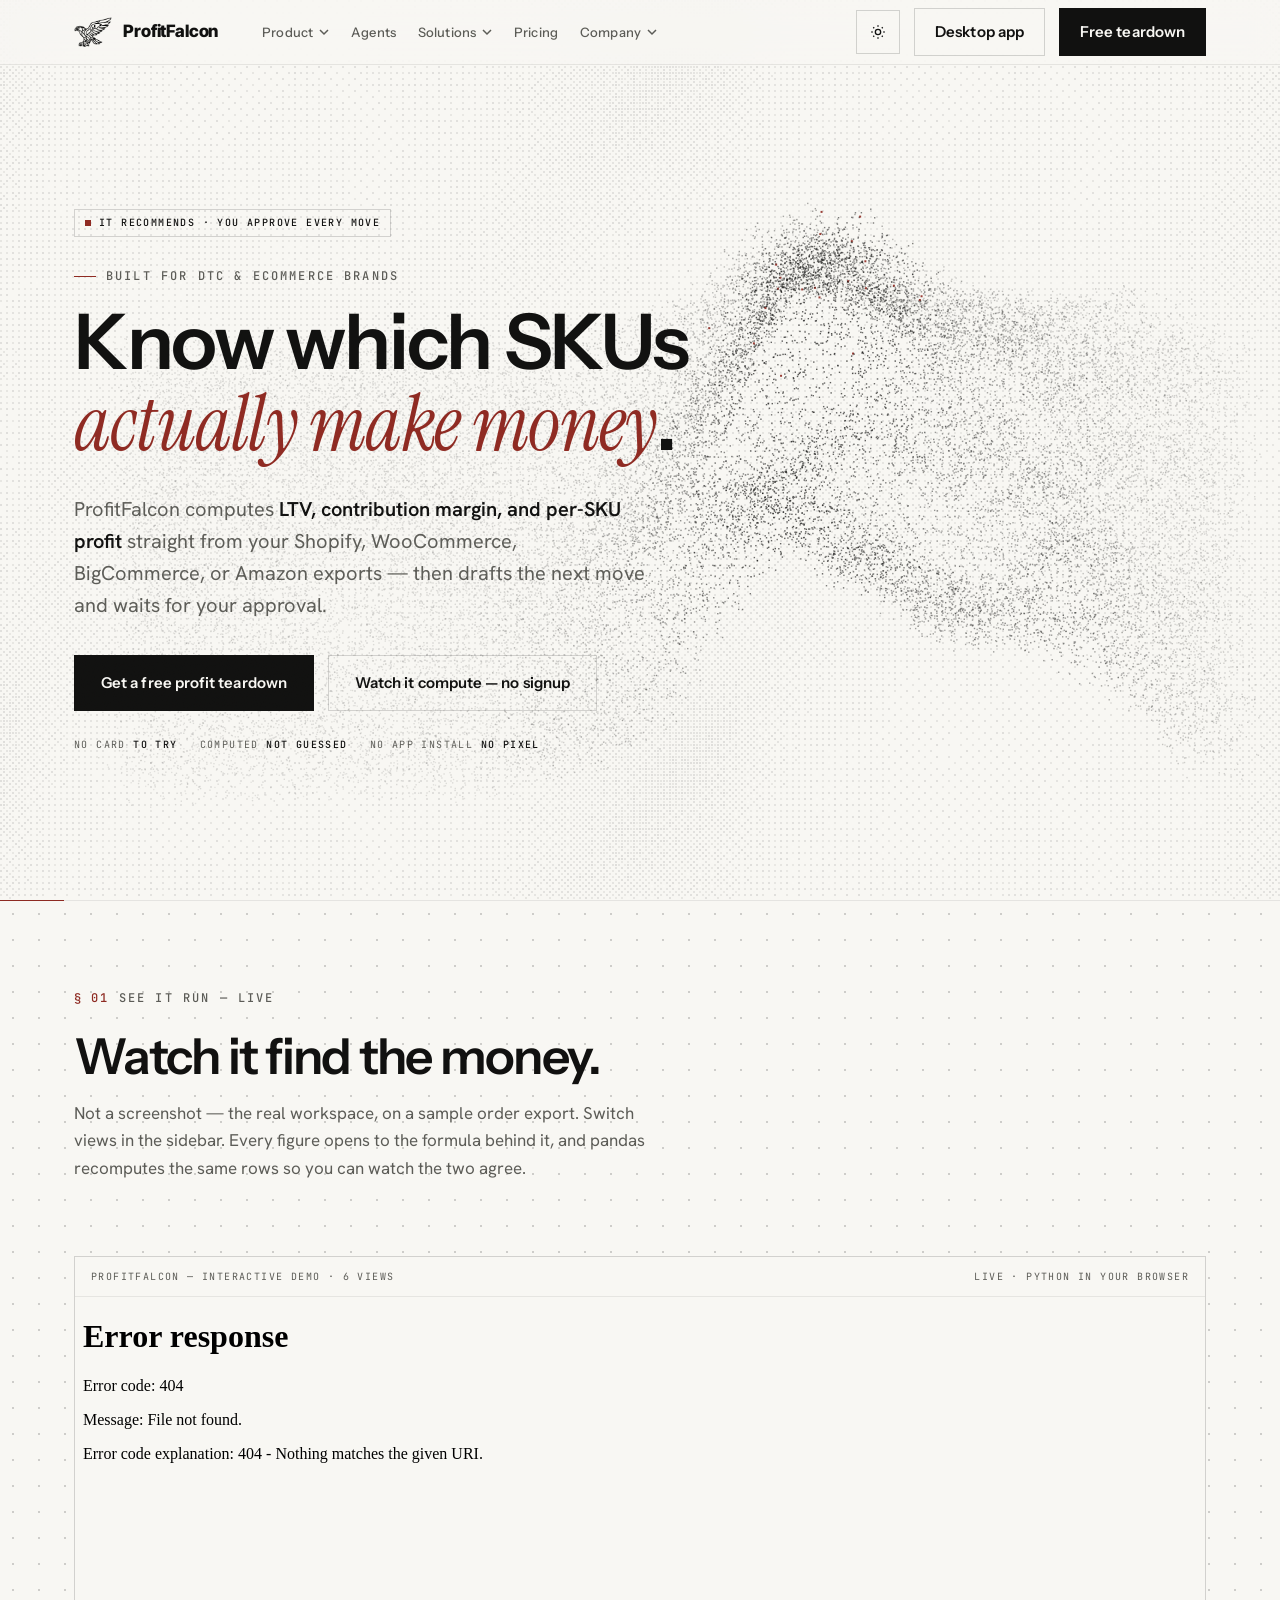
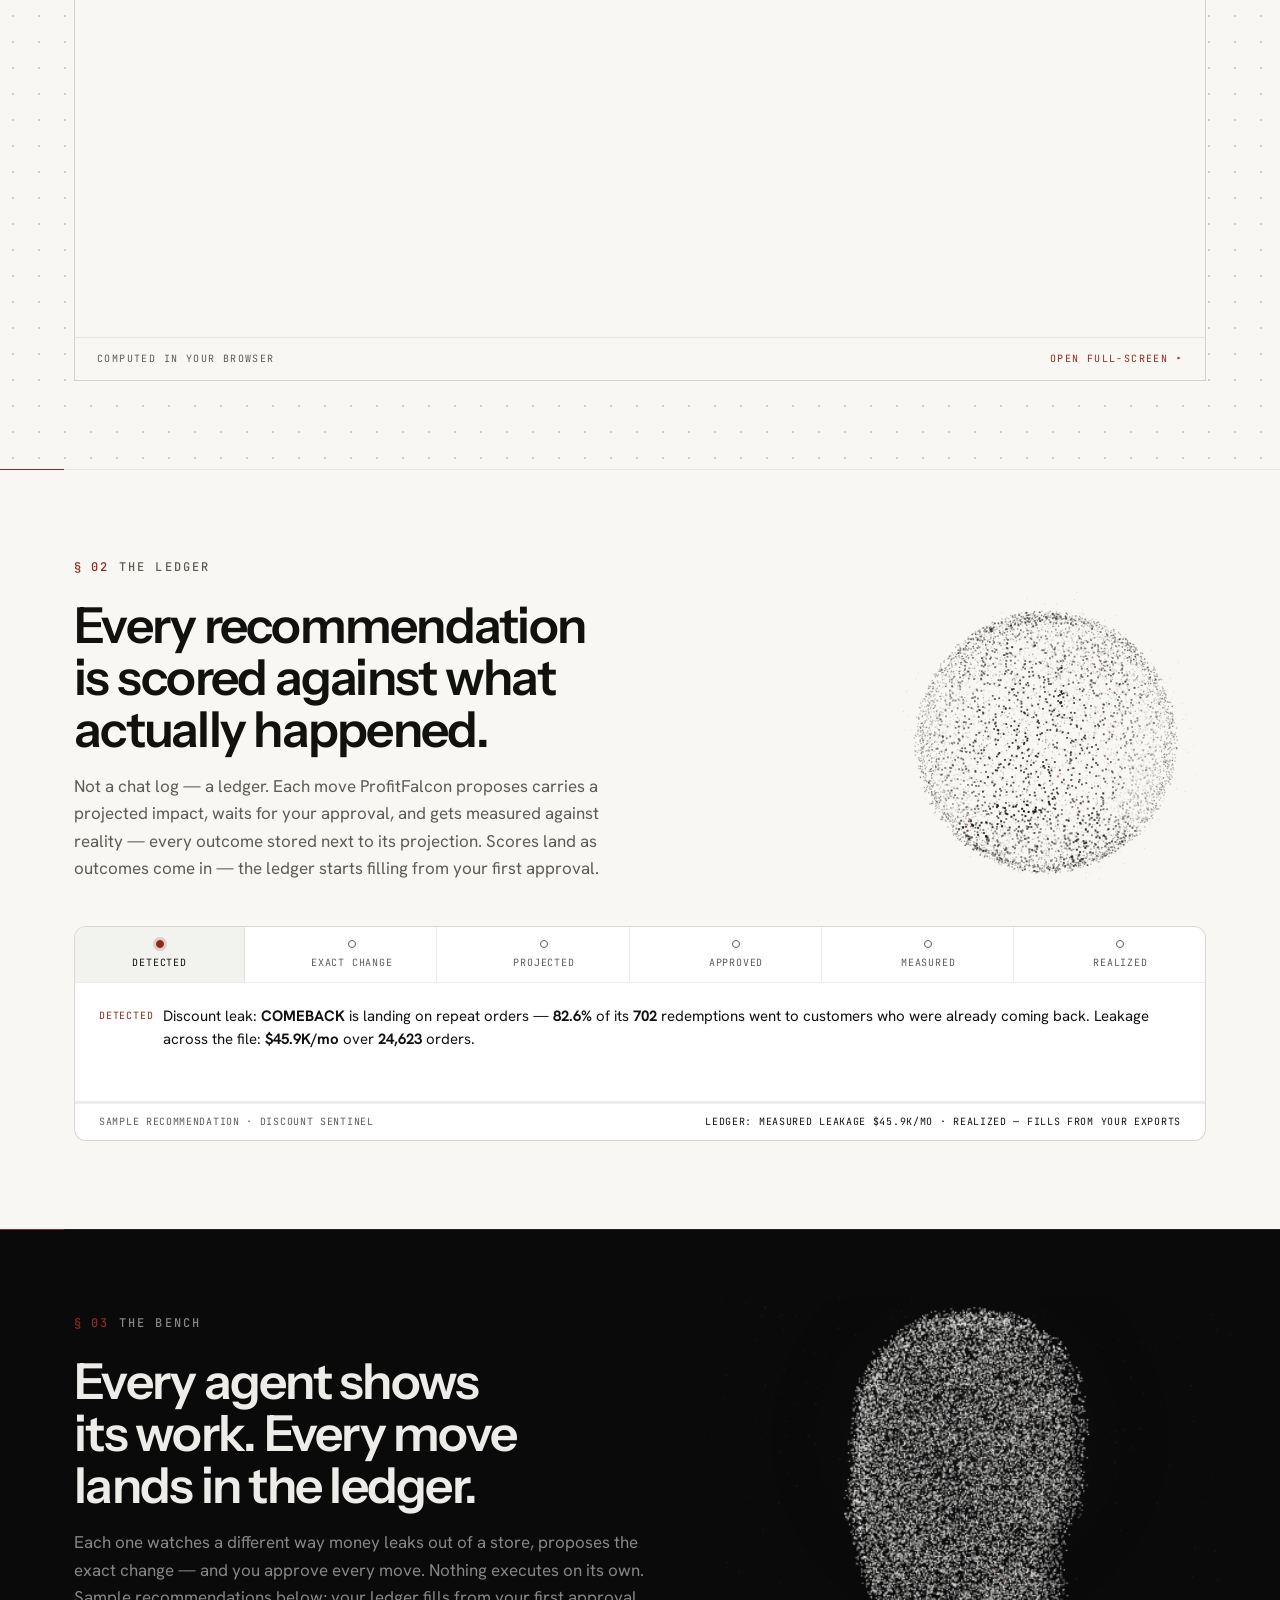
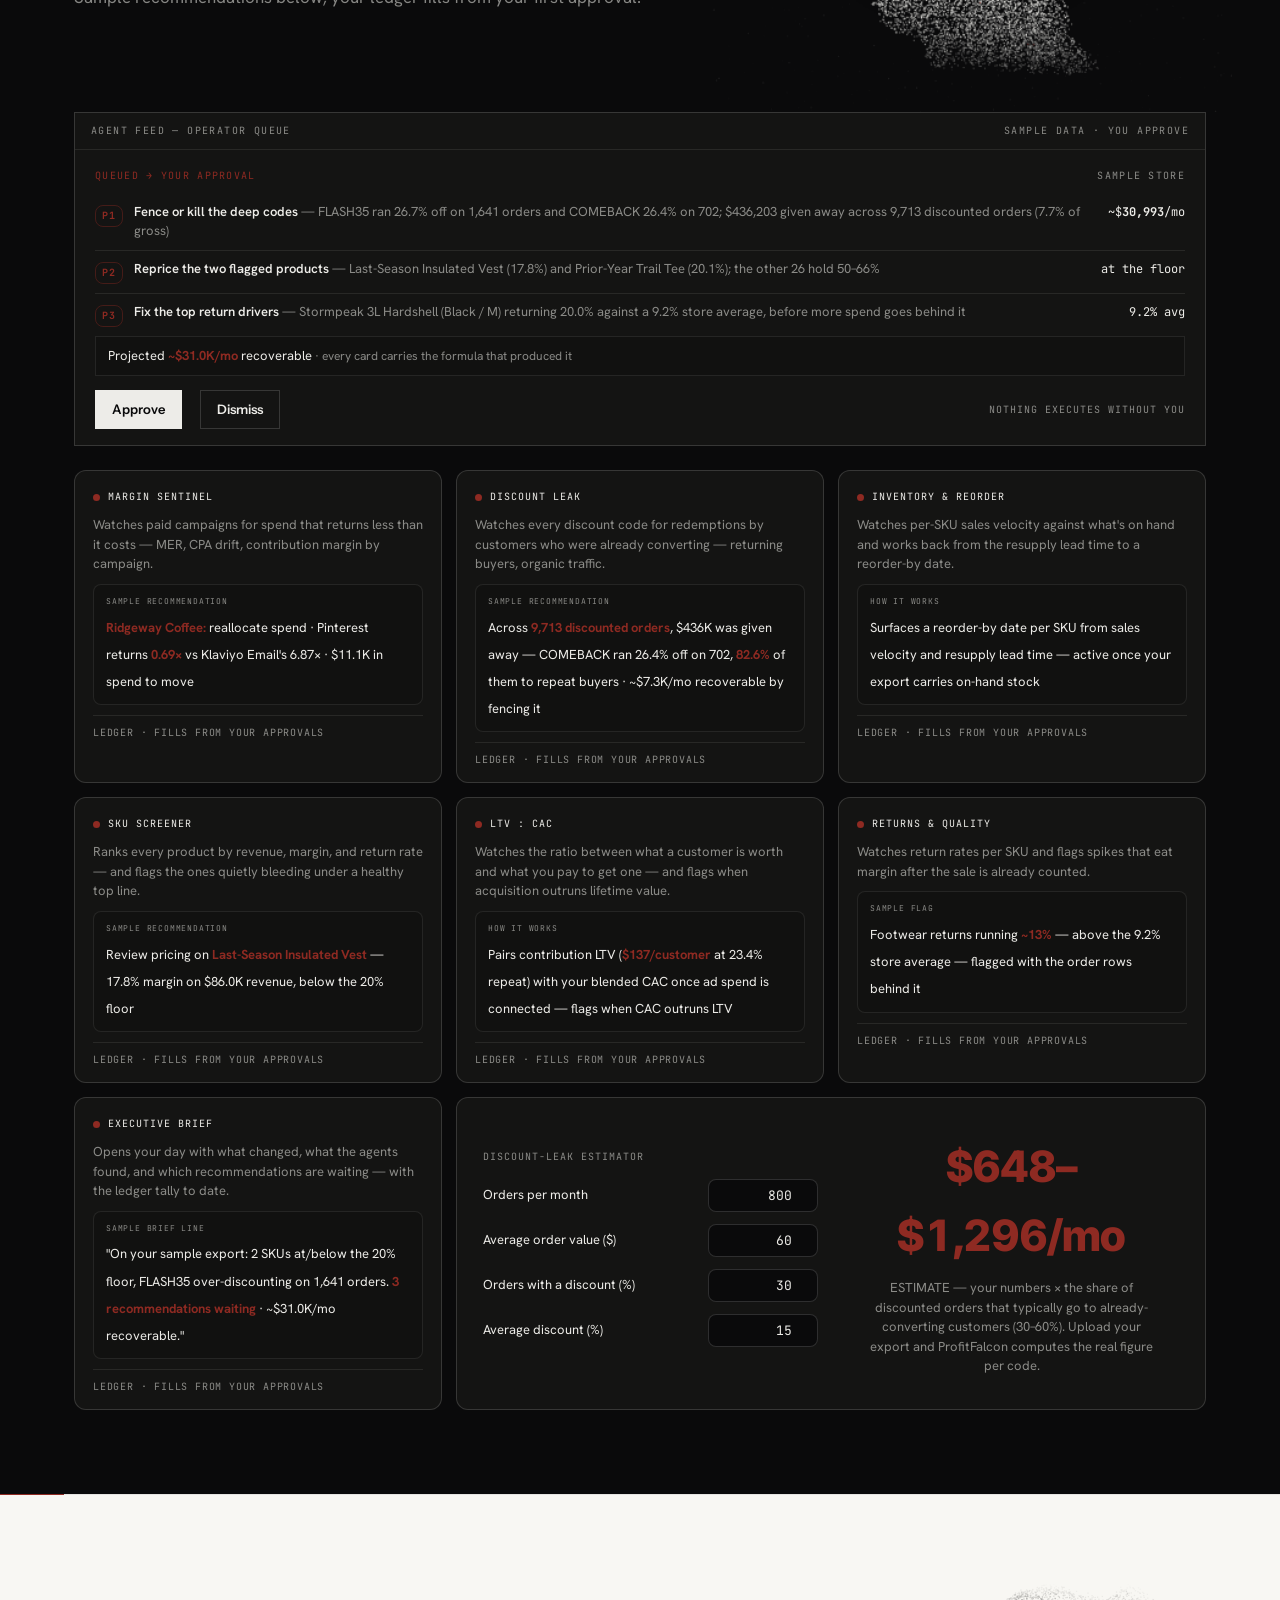
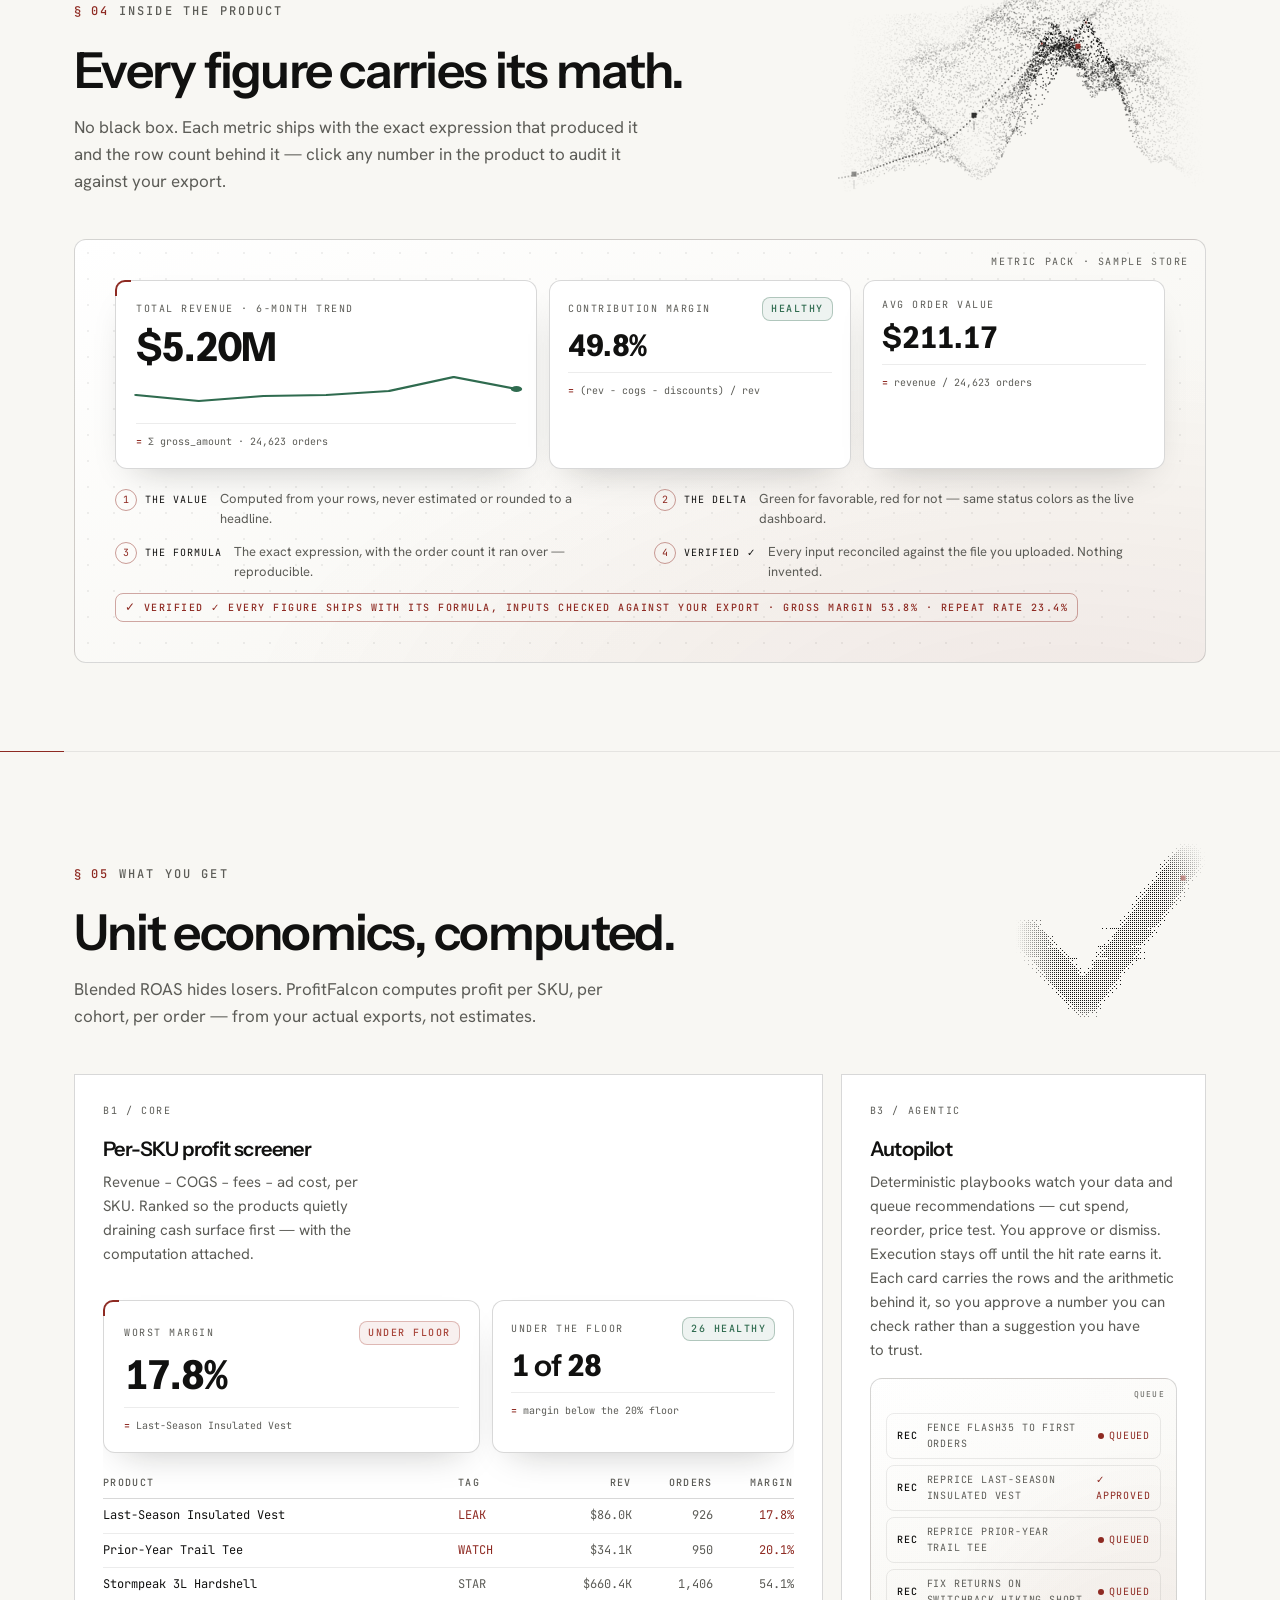
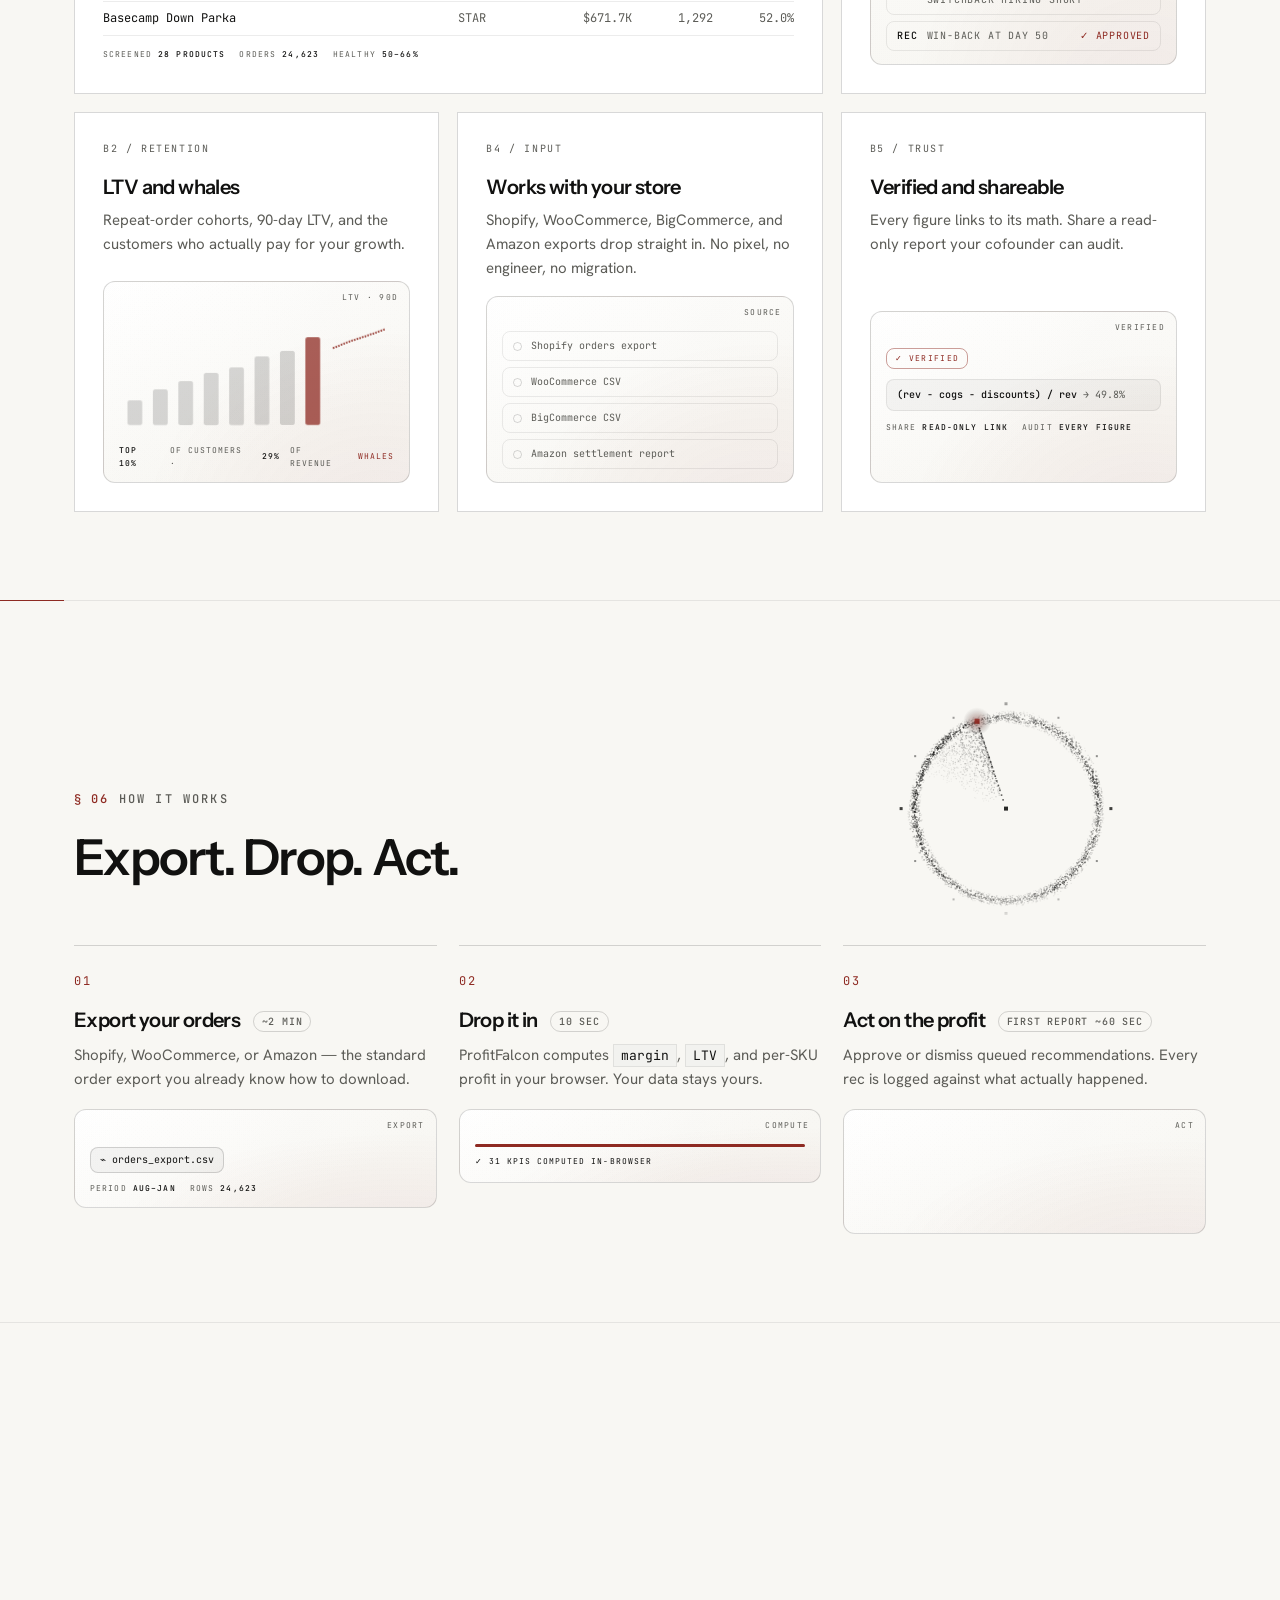
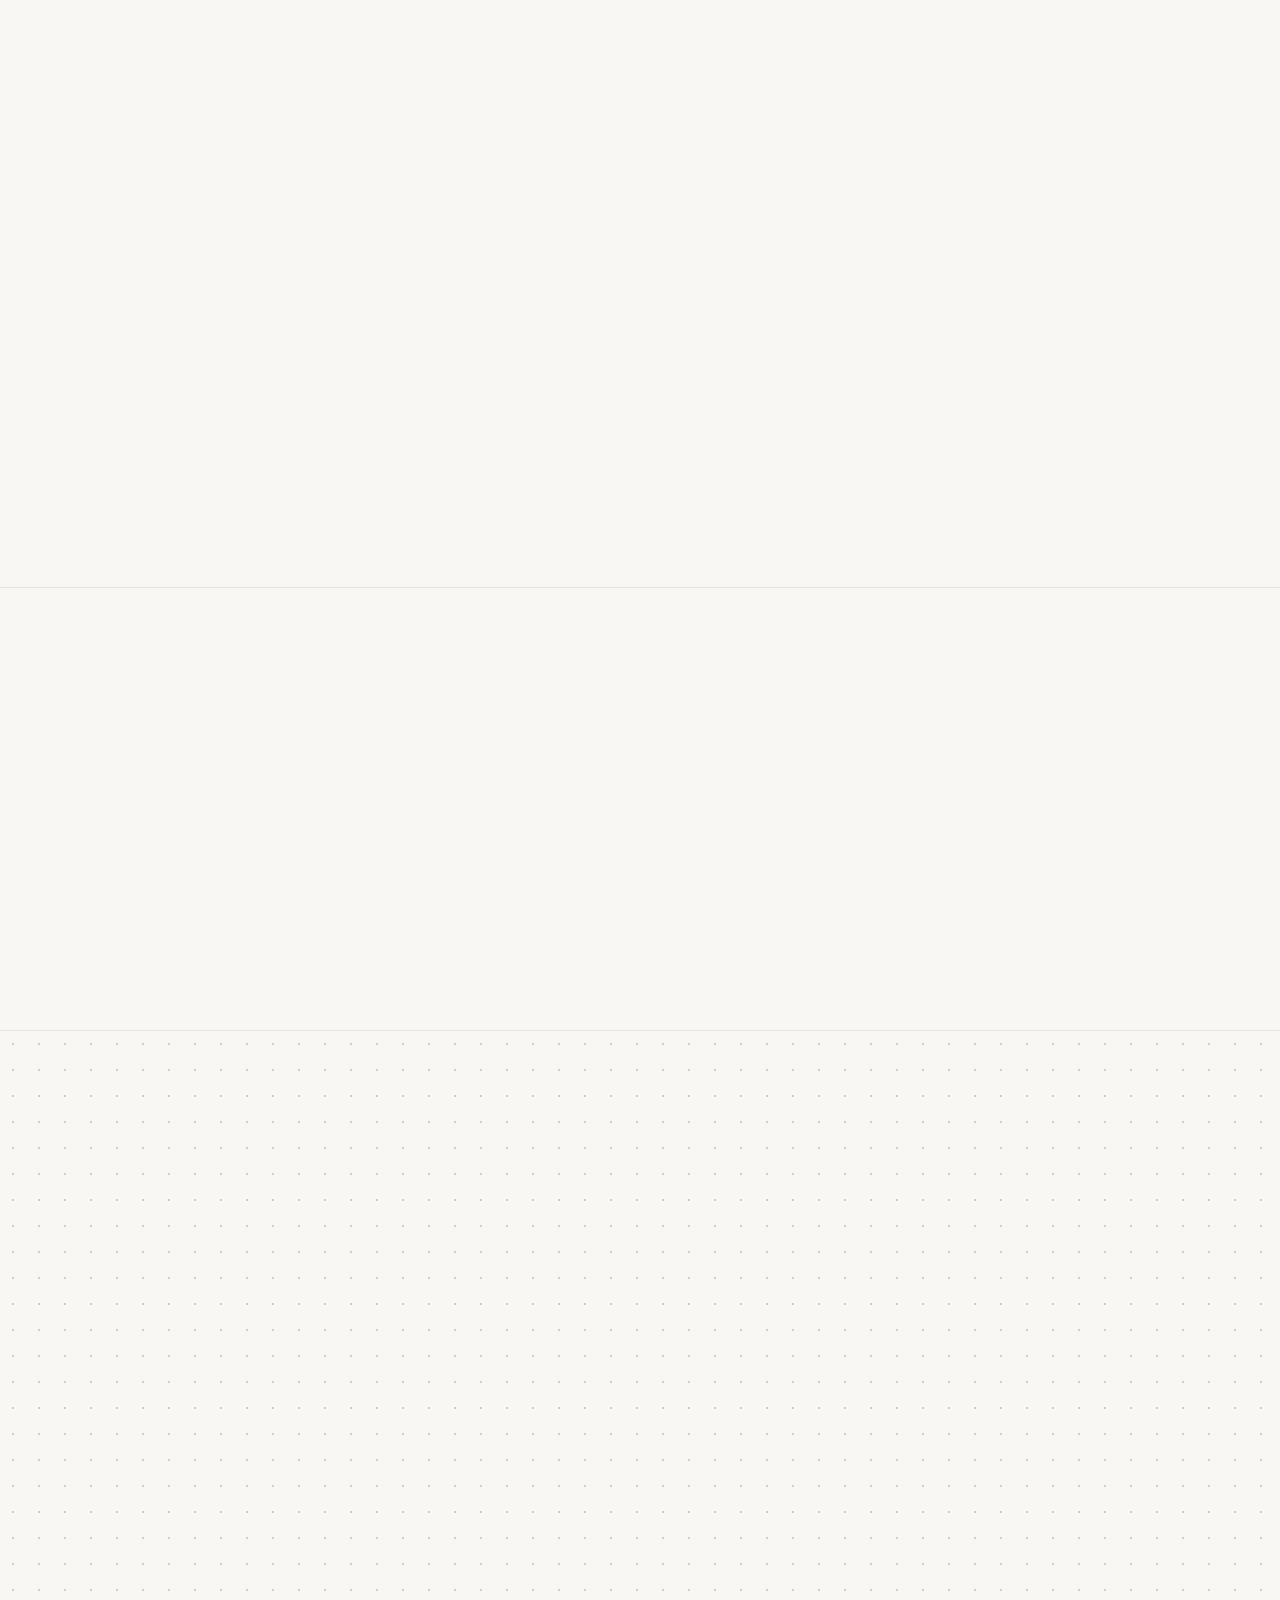
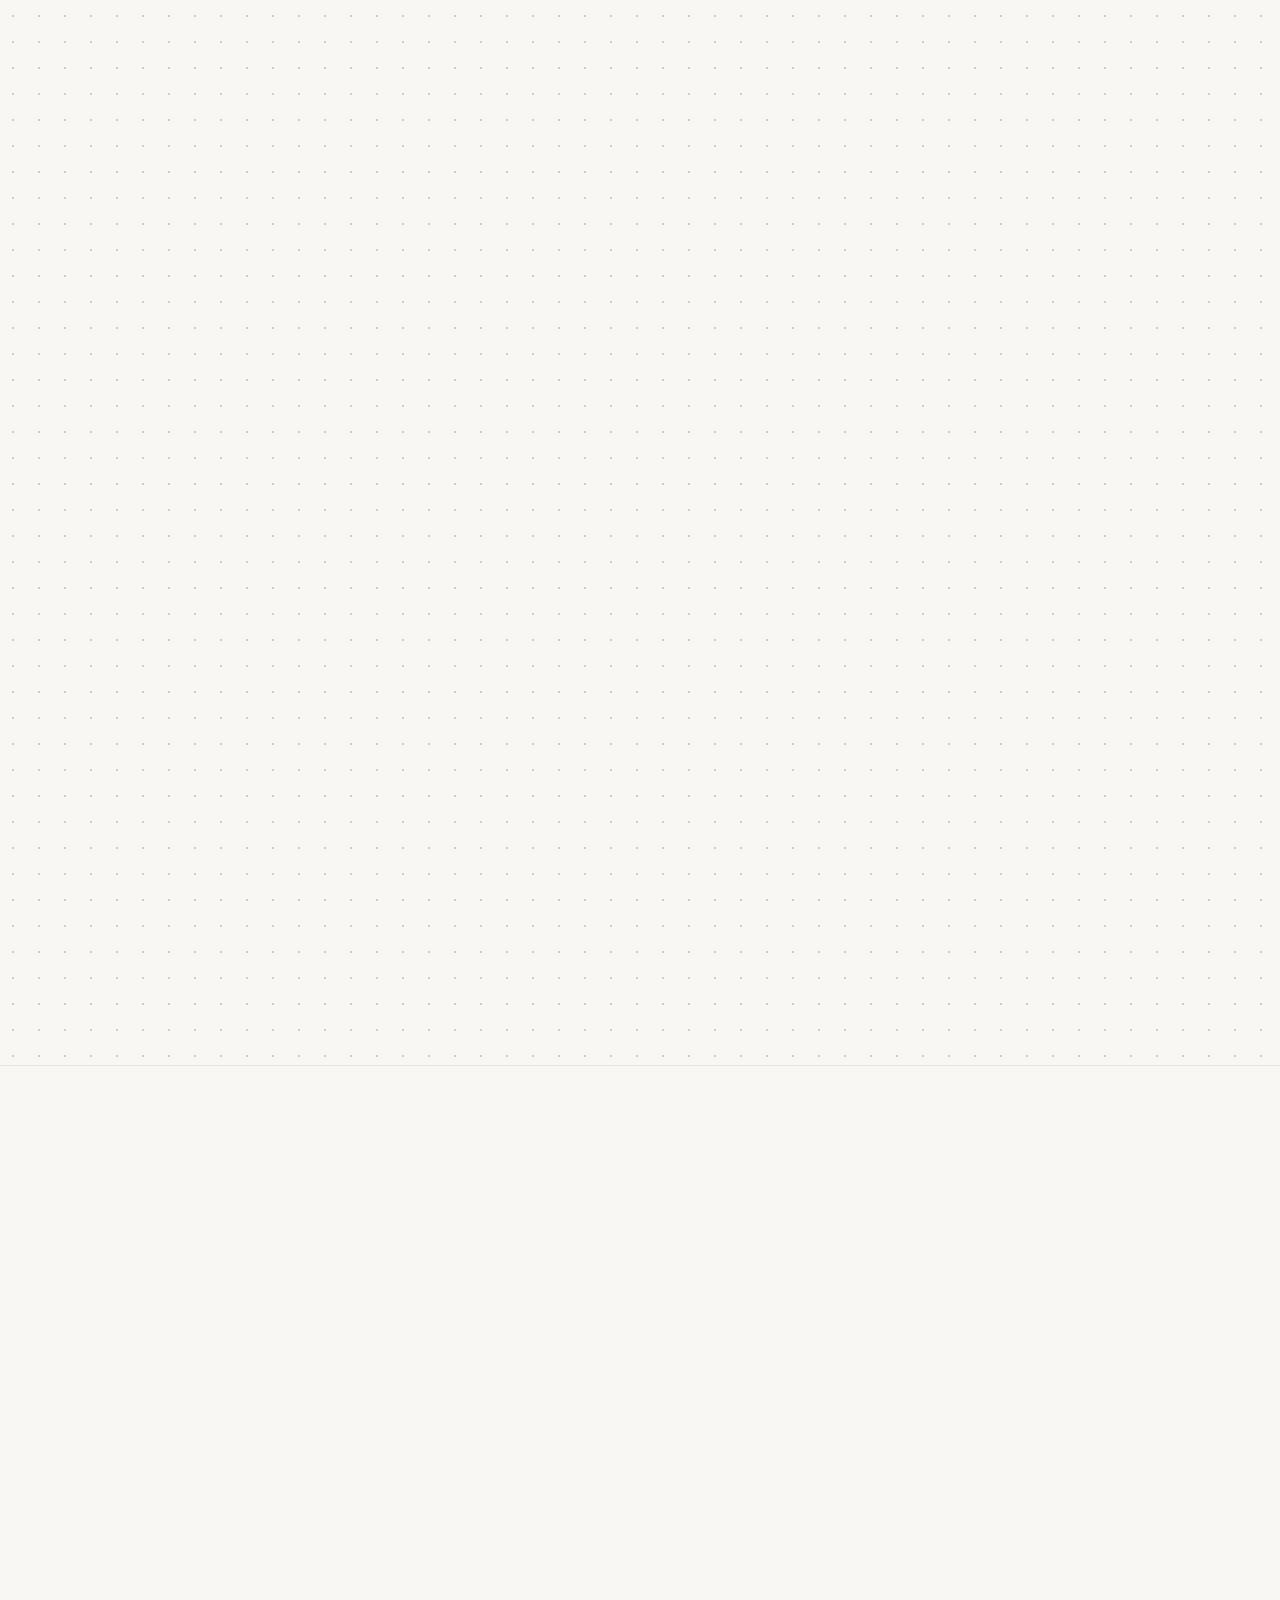
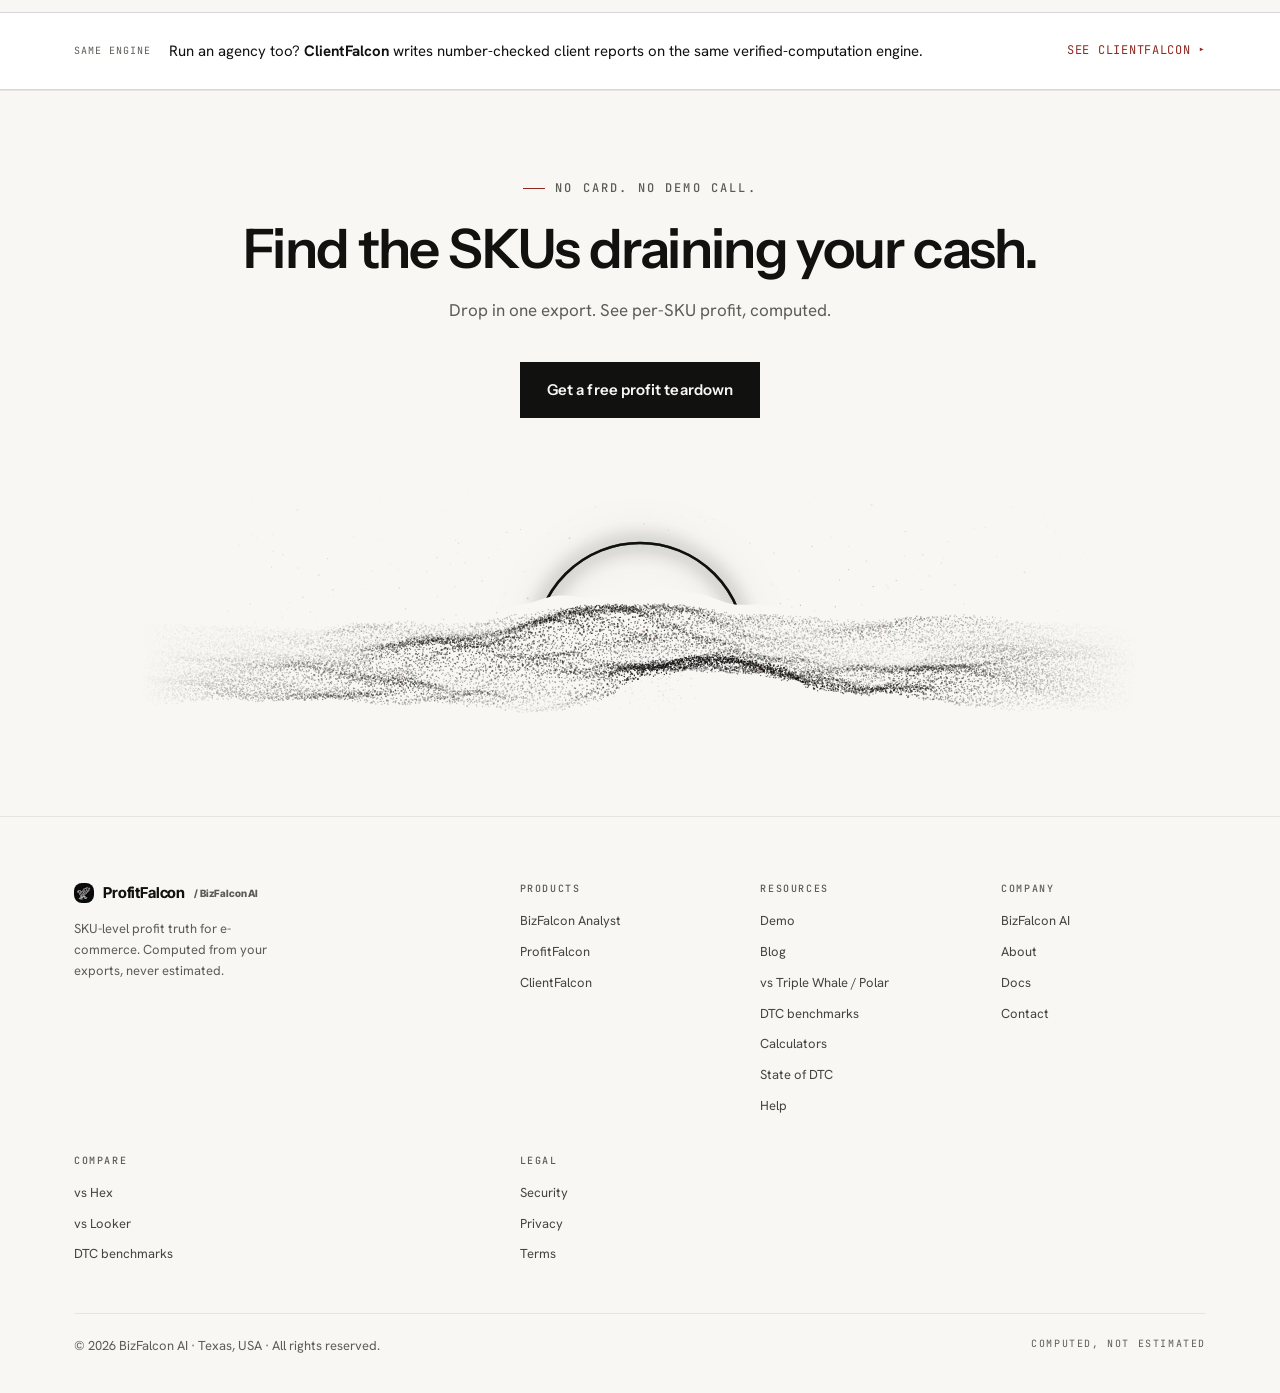
==== commit 12f2a85f: "Give DUSK a type scale and a radius scale 37 distinct font-size values shipped, 24 of them inside a " ====
--- a/index.html
+++ b/index.html
@@ -7,16 +7,16 @@
 <meta name="theme-color" content="#F8F7F3">
 <title>ProfitFalcon — Know which SKUs actually make money</title>
 <meta name="description" content="AI unit economics for ecommerce brands. LTV, contribution margin, and per-SKU profit computed from your Shopify, WooCommerce, BigCommerce, or Amazon exports — plus an AI product manager that drafts your next move.">
-<link rel="icon" href="favicon.ico?v=20260807a">
-<link rel="icon" type="image/png" sizes="32x32" href="favicon-32.png?v=20260807a">
-<link rel="apple-touch-icon" href="apple-touch-icon.png?v=20260807a">
+<link rel="icon" href="favicon.ico?v=20260807c">
+<link rel="icon" type="image/png" sizes="32x32" href="favicon-32.png?v=20260807c">
+<link rel="apple-touch-icon" href="apple-touch-icon.png?v=20260807c">
 <link rel="manifest" href="/talonomic-app.webmanifest">
 <meta name="apple-mobile-web-app-title" content="ProfitFalcon">
 <meta name="mobile-web-app-capable" content="yes">
 <link rel="preconnect" href="https://fonts.googleapis.com">
 <link rel="preconnect" href="https://fonts.gstatic.com" crossorigin>
 <link href="https://fonts.googleapis.com/css2?family=Instrument+Sans:wght@500;600&family=Hanken+Grotesk:wght@400;700&family=Inter+Tight:wght@800&family=JetBrains+Mono:wght@400;500;700&family=Instrument+Serif:ital@1&display=swap" rel="stylesheet">
-<link rel="stylesheet" href="./dusk.css?v=20260807a">
+<link rel="stylesheet" href="./dusk.css?v=20260807c">
 <style>
 /* ONE column, because there is only one child. The 1fr 1.05fr template reserved a
    second column that nothing has ever filled: measured at 1280px it was 555px of
@@ -819,7 +819,7 @@
 .intg::after{right:0;background:linear-gradient(270deg,var(--bg),transparent)}
 .intg-row{display:flex;gap:12px;width:max-content;animation:intg-l 40s linear infinite}
 .intg:hover .intg-row{animation-play-state:paused}
-.intg-chip{display:inline-flex;align-items:center;gap:9px;white-space:nowrap;padding:9px 16px;border:1px solid color-mix(in srgb,var(--fg) 14%,transparent);border-radius:6px;background:var(--card);color:var(--fg);opacity:.82;font:500 13px/1 "Instrument Sans",sans-serif;letter-spacing:.02em}
+.intg-chip{display:inline-flex;align-items:center;gap:9px;white-space:nowrap;padding:9px 16px;border:1px solid color-mix(in srgb,var(--fg) 14%,transparent);border-radius:var(--r-2);background:var(--card);color:var(--fg);opacity:.82;font:500 13px/1 "Instrument Sans",sans-serif;letter-spacing:.02em}
 .intg-chip svg{opacity:.85}
 .intg-chip:hover{opacity:1;border-color:color-mix(in srgb,var(--signal) 45%,transparent)}
 @keyframes intg-l{from{transform:translateX(0)}to{transform:translateX(-50%)}}
@@ -939,17 +939,17 @@
       </div>
       <!-- The flat-pricing comparison lives INSIDE .plans so it fills the columns beside
        Autopilot. It used to sit outside the grid, which is what left row two empty. -->
-      <div class="cmp rv cmp--inplans" aria-label="Price comparison" style="margin-top:16px;border:1px solid var(--line);background:var(--card);border-radius:8px;padding:22px">
+      <div class="cmp rv cmp--inplans" aria-label="Price comparison" style="margin-top:16px;border:1px solid var(--line);background:var(--card);border-radius:var(--r-2);padding:22px">
       <div class="eyebrow">Priced flat, on purpose</div>
       <h3 style="margin:8px 0 0;font-size:20px;letter-spacing:-.01em">Order-metered profit tools bill you more the better you do.</h3>
       <div class="cmp-grid" style="display:grid;gap:12px;margin-top:18px;grid-template-columns:1fr auto 1fr;align-items:stretch">
-        <div style="border:1px solid var(--line);background:color-mix(in srgb,var(--fg) 4%,transparent);border-radius:6px;padding:16px">
+        <div style="border:1px solid var(--line);background:color-mix(in srgb,var(--fg) 4%,transparent);border-radius:var(--r-2);padding:16px">
           <div style="font:700 10px/1 'JetBrains Mono',monospace;text-transform:uppercase;letter-spacing:.14em;opacity:.55">TrueProfit</div>
           <div style="font-size:24px;font-weight:800;letter-spacing:-.01em;margin-top:6px;opacity:.65">up to ~$1,000/mo</div>
           <p style="margin:6px 0 0;font-size:13px;opacity:.7">Order-gated tiers ($35–$200) plus $0.07–$0.30 per order over quota — the surcharge climbs with your volume, capped by tier at $300 to $1,000.</p>
         </div>
         <div style="display:flex;align-items:center;justify-content:center;font:700 10px/1 'JetBrains Mono',monospace;text-transform:uppercase;letter-spacing:.16em;opacity:.35">vs</div>
-        <div style="border:1px solid color-mix(in srgb,var(--signal) 40%,transparent);background:color-mix(in srgb,var(--signal) 5%,transparent);border-radius:6px;padding:16px">
+        <div style="border:1px solid color-mix(in srgb,var(--signal) 40%,transparent);background:color-mix(in srgb,var(--signal) 5%,transparent);border-radius:var(--r-2);padding:16px">
           <div style="font:700 10px/1 'JetBrains Mono',monospace;text-transform:uppercase;letter-spacing:.14em;color:var(--signal)">ProfitFalcon</div>
           <div style="font-size:24px;font-weight:800;letter-spacing:-.01em;margin-top:6px">$0–$149 flat</div>
           <p style="margin:6px 0 0;font-size:13px;opacity:.85">No per-order surcharges and no overage billing. Plans include an order volume; pass it and we'll suggest the next tier, but nothing is cut off and your bill never moves on its own.</p>
@@ -1025,7 +1025,7 @@
   <div class="wrap">
     <div class="foot-grid">
       <div class="foot-brand">
-        <div class="foot-logo"><img src="./falcon-bird-white-sm.webp" alt="" width="440" height="345" style="width:20px;height:20px;background:#0A0A0B;border-radius:5px;padding:3px;box-sizing:border-box"><b>ProfitFalcon</b><span>/ BizFalcon AI</span></div>
+        <div class="foot-logo"><img src="./falcon-bird-white-sm.webp" alt="" width="440" height="345" style="width:20px;height:20px;background:#0A0A0B;border-radius:var(--r-2);padding:3px;box-sizing:border-box"><b>ProfitFalcon</b><span>/ BizFalcon AI</span></div>
         <p>SKU-level profit truth for e-commerce. Computed from your exports, never estimated.</p>
       </div>
       <nav class="foot-col" aria-label="Products">
@@ -1074,7 +1074,7 @@
   </div>
 </footer>
 
-<script defer src="./dusk-art.js?v=20260807a"></script>
+<script defer src="./dusk-art.js?v=20260807c"></script>
 <script>
 // Metric-pack tab peek: click to switch, auto-cycle until touched.
 // Skipped entirely under prefers-reduced-motion.
--- a/dusk.css
+++ b/dusk.css
@@ -5,6 +5,60 @@
    talonomic, talonmark. Edit once, re-copy everywhere.
    ============================================================ */
 :root{
+  /* ── TYPE SCALE ────────────────────────────────────────────────────────────
+     37 distinct font-size values used to ship here, 24 of them inside a 15px
+     band in HALF-PIXEL steps: 7, 8, 8.5, 9, 9.5, 10, 10.5, 11 … A half pixel is
+     invisible, so that was not a scale, it was a continuum — and a continuum
+     cannot produce rhythm. It is also why the pages read busy without any single
+     element being wrong.
+
+     Eight steps, each at least 1px from its neighbour so every step is a visible
+     decision. Honest about the moves: most values shift by 0.5px, but 9→10,
+     14→15, 18→20 and 22→24 move by 1–2px. 7px→8px is deliberate — 7px type was
+     shipping, below any reasonable legibility floor.
+
+       --fs-1   8px   was 7, 8, 8.5          legal, footnotes
+       --fs-2  10px   was 9, 9.5, 10, 10.5   mono eyebrows, labels (most-used rank)
+       --fs-3  12px   was 11, 11.5, 12       captions, chips
+       --fs-4  13px   was 12.5, 13, 13.5     small body, table cells
+       --fs-5  15px   was 14, 14.5, 15, 15.5 body
+       --fs-6  17px   was 16, 16.5, 17       lead paragraph
+       --fs-7  20px   was 18, 19, 20         card titles
+       --fs-8  24px   was 22                 section subhead
+
+     Sizes above 24px are display type and stay as they are; the responsive ones
+     are clamp() and are handled by the shared vw coefficient, not by this scale. */
+  --fs-1:8px;
+  --fs-2:10px;
+  --fs-3:12px;
+  --fs-4:13px;
+  --fs-5:15px;
+  --fs-6:17px;
+  --fs-7:20px;
+  --fs-8:24px;
+
+  /* ── RADII ─────────────────────────────────────────────────────────────────
+     Twelve values, of which 6px, 7px and 8px are mutually indistinguishable and
+     accounted for 19 uses doing one job.
+
+     FOUR tokens, not the three originally proposed. 6/7/8 collapse to 8 because
+     the eye cannot tell them apart — that is the whole argument. But 10/12/14 are
+     every large panel on the site (.lg-frame, .calc, .bn-card, .hub-core, the
+     video clip), and folding those into 8px is not scale discipline, it is
+     erasing a real tier. Chip, card, panel, pill is the distinction worth keeping;
+     twelve values down to four still removes the incoherence.
+
+       --r-1   2px    chips, bars                    was 2
+       --r-2   8px    cards, inputs, buttons         was 4, 5, 6, 7, 8
+       --r-3  12px    large panels, frames, clips    was 10, 12, 14
+       --r-4 999px    pills
+
+     50% stays literal — a circle is not a radius decision. */
+  --r-1:2px;
+  --r-2:8px;
+  --r-3:12px;
+  --r-4:999px;
+
   --bg:#0A0A0B;
   --bg2:#0F0F11;
   --fg:#EDECE8;
@@ -44,7 +98,7 @@
 body{
   background:var(--bg);color:var(--fg);
   font-family:"Hanken Grotesk",system-ui,sans-serif;
-  font-size:17px;line-height:1.6;-webkit-font-smoothing:antialiased;
+  font-size:var(--fs-6);line-height:1.6;-webkit-font-smoothing:antialiased;
   overflow-x:hidden;transition:background .35s ease,color .35s ease;
 }
 body::after{
@@ -63,14 +117,14 @@
 .dotbg{background-image:radial-gradient(var(--dot) 1px,transparent 1px);background-size:26px 26px}
 
 .eyebrow{
-  font-family:"JetBrains Mono",monospace;font-size:11px;font-weight:500;
+  font-family:"JetBrains Mono",monospace;font-size:var(--fs-3);font-weight:500;
   letter-spacing:.18em;text-transform:uppercase;color:var(--mut);
   display:flex;align-items:center;gap:10px;margin-bottom:22px;
 }
 .eyebrow::before{content:"";display:block;width:22px;height:1px;background:var(--signal)}
 .chip{
   display:inline-flex;align-items:center;gap:8px;
-  font-family:"JetBrains Mono",monospace;font-size:10px;font-weight:500;
+  font-family:"JetBrains Mono",monospace;font-size:var(--fs-2);font-weight:500;
   letter-spacing:.14em;text-transform:uppercase;
   background:transparent;color:var(--fg);border:1px solid var(--line);padding:5px 10px;
 }
@@ -80,7 +134,7 @@
 
 .btn{
   display:inline-flex;align-items:center;gap:10px;
-  font-family:"JetBrains Mono",monospace;font-size:12px;font-weight:500;
+  font-family:"JetBrains Mono",monospace;font-size:var(--fs-3);font-weight:500;
   letter-spacing:.12em;text-transform:uppercase;
   padding:15px 26px;min-height:44px;cursor:pointer;
   /* Transparent border so every variant reserves the same 2px. .btn--ghost adds a
@@ -108,7 +162,7 @@
   backdrop-filter:blur(14px);-webkit-backdrop-filter:blur(14px);
 }
 .nav-in{max-width:1180px;margin:0 auto;padding:0 24px;height:64px;display:flex;align-items:center;gap:32px}
-.brand{display:flex;align-items:center;gap:11px;font-family:"Inter Tight","Helvetica Neue",Arial,sans-serif;font-size:16px;font-weight:800;letter-spacing:-.01em}
+.brand{display:flex;align-items:center;gap:11px;font-family:"Inter Tight","Helvetica Neue",Arial,sans-serif;font-size:var(--fs-6);font-weight:800;letter-spacing:-.01em}
 .brand img{height:30px;width:auto;display:block}
 [data-theme="light"] .brand img{filter:invert(1)}
 /* text-transform:none is a GUARD, not styling. The nav sub-labels were ALL-CAPS
@@ -118,7 +172,7 @@
 .brand .sub{color:var(--mut);font-weight:500;text-transform:none}
 .nav-links{display:flex;gap:28px;margin-left:12px}
 .nav-links a{
-  font-family:"JetBrains Mono",monospace;font-size:11px;letter-spacing:.14em;
+  font-family:"JetBrains Mono",monospace;font-size:var(--fs-3);letter-spacing:.14em;
   text-transform:uppercase;color:var(--mut);transition:color .2s ease;
 }
 .nav-links a:hover{color:var(--signal)}
@@ -138,7 +192,7 @@
 .hero-canvas{position:absolute;left:0;right:0;bottom:0;height:82%;width:100%;display:block;pointer-events:none}
 .hero-in{position:relative;z-index:2;padding-top:140px;padding-bottom:80px}
 .hero h1{font-size:clamp(2.6rem,6.4vw,4.8rem);max-width:16ch}
-.hero-sub{max-width:52ch;color:var(--mut);font-size:18px;margin:28px 0 34px}
+.hero-sub{max-width:52ch;color:var(--mut);font-size:var(--fs-7);margin:28px 0 34px}
 .hero-sub strong{color:var(--fg);font-weight:600}
 /* capped like .hero-sub above. Uncapped, a three-button row ran ~820px into
    the falcon's airspace on company-site; the cap also gives the art's
@@ -146,7 +200,7 @@
 .hero-ctas{display:flex;gap:14px;flex-wrap:wrap;max-width:56ch}
 .hero-chip{margin-bottom:30px;display:inline-flex}
 .trust{
-  margin-top:26px;font-family:"JetBrains Mono",monospace;font-size:10.5px;
+  margin-top:26px;font-family:"JetBrains Mono",monospace;font-size:var(--fs-2);
   letter-spacing:.14em;text-transform:uppercase;color:var(--mut);
   display:flex;gap:22px;flex-wrap:wrap;
 }
@@ -155,14 +209,14 @@
 /* product shot / demo window */
 .shot{
   border:1px solid var(--line);background:var(--bg);
-  font-family:"JetBrains Mono",monospace;font-size:12.5px;line-height:1.75;
-}
-.shot-bar{display:flex;align-items:center;gap:8px;padding:11px 16px;border-bottom:1px solid var(--line-soft);color:var(--mut);font-size:10px;letter-spacing:.14em;text-transform:uppercase}
+  font-family:"JetBrains Mono",monospace;font-size:var(--fs-4);line-height:1.75;
+}
+.shot-bar{display:flex;align-items:center;gap:8px;padding:11px 16px;border-bottom:1px solid var(--line-soft);color:var(--mut);font-size:var(--fs-2);letter-spacing:.14em;text-transform:uppercase}
 .shot-bar .dots{display:flex;gap:5px}
 .shot-bar .dots i{width:8px;height:8px;border-radius:50%;background:var(--line);display:block}
 .shot-bar .dots i:first-child{background:var(--signal)}
 .shot-body{padding:20px 22px;min-height:250px}
-.shot-foot{padding:12px 22px;border-top:1px solid var(--line-soft);font-size:10px;letter-spacing:.14em;text-transform:uppercase;color:var(--mut);display:flex;justify-content:space-between;gap:12px;flex-wrap:wrap}
+.shot-foot{padding:12px 22px;border-top:1px solid var(--line-soft);font-size:var(--fs-2);letter-spacing:.14em;text-transform:uppercase;color:var(--mut);display:flex;justify-content:space-between;gap:12px;flex-wrap:wrap}
 .shot-foot a{color:var(--signal)}
 .demo-q{color:var(--fg);margin-bottom:14px}
 .demo-q::before{content:"you ▸ ";color:var(--signal)}
@@ -172,9 +226,9 @@
 .demo-tiles{display:grid;grid-template-columns:repeat(3,1fr);gap:10px;opacity:0;transition:opacity .5s ease}
 .demo-tiles.show{opacity:1}
 .tile{border:1px solid var(--line-soft);padding:12px 13px}
-.tile b{display:block;font-size:19px;font-weight:700;color:var(--fg);font-family:"JetBrains Mono",monospace}
+.tile b{display:block;font-size:var(--fs-7);font-weight:700;color:var(--fg);font-family:"JetBrains Mono",monospace}
 .tile.neg b{color:var(--signal)}
-.tile s{display:block;text-decoration:none;font-size:9px;letter-spacing:.13em;color:var(--mut);text-transform:uppercase;margin-top:5px}
+.tile s{display:block;text-decoration:none;font-size:var(--fs-2);letter-spacing:.13em;color:var(--mut);text-transform:uppercase;margin-top:5px}
 
 /* ============ SECTION HEADERS ============ */
 .sec-head{margin-bottom:44px;max-width:640px}
@@ -227,9 +281,9 @@
 .bento .cell > p{margin-bottom:16px}
 .bento .cell:hover{border-color:var(--fg)}
 .bento .cell.wide{grid-column:span 2}
-.bento h3{font-size:19px;margin-bottom:10px}
-.bento p{color:var(--mut);font-size:15px}
-.cell-idx{font-family:"JetBrains Mono",monospace;font-size:10px;letter-spacing:.16em;color:var(--mut);display:block;margin-bottom:20px}
+.bento h3{font-size:var(--fs-7);margin-bottom:10px}
+.bento p{color:var(--mut);font-size:var(--fs-5)}
+.cell-idx{font-family:"JetBrains Mono",monospace;font-size:var(--fs-2);letter-spacing:.16em;color:var(--mut);display:block;margin-bottom:20px}
 .cell .art--mini{width:100%;height:110px;margin-top:22px}
 
 /* ============ STEPS ============ */
@@ -237,17 +291,17 @@
 .step{border-top:1px solid var(--line);padding-top:26px;position:relative}
 .step::before{
   counter-increment:step;content:"0" counter(step);
-  font-family:"JetBrains Mono",monospace;font-size:11px;letter-spacing:.16em;color:var(--signal);
+  font-family:"JetBrains Mono",monospace;font-size:var(--fs-3);letter-spacing:.16em;color:var(--signal);
   display:block;margin-bottom:18px;
 }
-.step h3{font-size:20px;margin-bottom:12px}
-.step p{color:var(--mut);font-size:15px}
-.step code{font-family:"JetBrains Mono",monospace;font-size:12.5px;color:var(--fg);background:var(--bg2);padding:2px 7px;border:1px solid var(--line-soft)}
+.step h3{font-size:var(--fs-7);margin-bottom:12px}
+.step p{color:var(--mut);font-size:var(--fs-5)}
+.step code{font-family:"JetBrains Mono",monospace;font-size:var(--fs-4);color:var(--fg);background:var(--bg2);padding:2px 7px;border:1px solid var(--line-soft)}
 
 /* ============ INTERACTIVE DEMO ============ */
 .demo-tabs{display:flex;gap:10px;flex-wrap:wrap;margin-bottom:26px}
 .demo-tab{
-  font-family:"JetBrains Mono",monospace;font-size:11px;letter-spacing:.12em;text-transform:uppercase;
+  font-family:"JetBrains Mono",monospace;font-size:var(--fs-3);letter-spacing:.12em;text-transform:uppercase;
   padding:11px 16px;border:1px solid var(--line);color:var(--mut);cursor:pointer;
   transition:color .2s ease,border-color .2s ease;
 }
@@ -261,7 +315,7 @@
 .chat-msg::before{content:"talon ▸ ";color:var(--signal)}
 .chat-input{
   display:flex;align-items:center;gap:10px;border:1px solid var(--line);
-  padding:13px 16px;color:var(--mut);margin-top:18px;font-size:12.5px;
+  padding:13px 16px;color:var(--mut);margin-top:18px;font-size:var(--fs-4);
 }
 .chat-input .send{
   margin-left:auto;width:28px;height:28px;border:1px solid var(--line);flex:none;
@@ -271,7 +325,7 @@
 .chat-input:hover .send{border-color:var(--signal)}
 .quick{display:flex;gap:8px;flex-wrap:wrap;margin-top:14px}
 .quick button{
-  font-family:"JetBrains Mono",monospace;font-size:10px;letter-spacing:.1em;text-transform:uppercase;
+  font-family:"JetBrains Mono",monospace;font-size:var(--fs-2);letter-spacing:.1em;text-transform:uppercase;
   padding:8px 12px;border:1px solid var(--line-soft);color:var(--mut);cursor:pointer;
   transition:color .2s ease,border-color .2s ease;
 }
@@ -280,7 +334,7 @@
 /* demo scene caption + progress */
 .demo-cap{
   display:flex;justify-content:space-between;gap:14px;flex-wrap:wrap;
-  font-family:"JetBrains Mono",monospace;font-size:10px;letter-spacing:.14em;
+  font-family:"JetBrains Mono",monospace;font-size:var(--fs-2);letter-spacing:.14em;
   text-transform:uppercase;color:var(--mut);margin-top:14px;
 }
 .demo-cap b{color:var(--fg);font-weight:500}
@@ -301,12 +355,12 @@
 /* full-bleed still massif */
 .obs{position:relative;margin-top:90px;height:380px;border-top:1px solid var(--line-soft);border-bottom:1px solid var(--line-soft);overflow:hidden}
 .obs canvas{width:100%;height:100%}
-.obs-label{position:absolute;font-family:"JetBrains Mono",monospace;font-size:9.5px;line-height:1.9;letter-spacing:.1em;text-transform:uppercase;color:var(--mut)}
+.obs-label{position:absolute;font-family:"JetBrains Mono",monospace;font-size:var(--fs-2);line-height:1.9;letter-spacing:.1em;text-transform:uppercase;color:var(--mut)}
 .obs-label b{color:var(--fg);font-weight:500}
 .obs-label .sig{color:var(--signal)}
 .obs-label--tl{top:18px;left:18px}
 .obs-label--tr{top:18px;right:18px;text-align:right}
-.obs-label--br{bottom:14px;right:18px;text-align:right;font-size:15px;color:var(--fg)}
+.obs-label--br{bottom:14px;right:18px;text-align:right;font-size:var(--fs-5);color:var(--fg)}
 .obs-label--bl{bottom:14px;left:18px}
 @media(max-width:700px){.obs{height:240px}.obs-label--tr,.obs-label--bl{display:none}}
 .art--dome{width:100%;height:250px;margin-top:44px}
@@ -336,15 +390,15 @@
 .plan-flag--addon{background:var(--bg2);color:var(--signal);border:1px solid color-mix(in srgb,var(--signal) 40%,transparent)}
 .plan-flag{
   position:absolute;top:-1px;right:-1px;
-  font-family:"JetBrains Mono",monospace;font-size:9px;letter-spacing:.14em;text-transform:uppercase;
+  font-family:"JetBrains Mono",monospace;font-size:var(--fs-2);letter-spacing:.14em;text-transform:uppercase;
   background:var(--fg);color:var(--bg);padding:4px 9px;
 }
-.plan-name{font-family:"JetBrains Mono",monospace;font-size:11px;letter-spacing:.16em;text-transform:uppercase;color:var(--mut);margin-bottom:16px}
+.plan-name{font-family:"JetBrains Mono",monospace;font-size:var(--fs-3);letter-spacing:.16em;text-transform:uppercase;color:var(--mut);margin-bottom:16px}
 .plan-price{font-family:"Instrument Sans","Hanken Grotesk",sans-serif;font-size:38px;font-weight:600;letter-spacing:-.02em}
-.plan-price .per{font-size:14px;color:var(--mut);font-weight:400;letter-spacing:0}
-.plan-bill{font-family:"JetBrains Mono",monospace;font-size:10px;letter-spacing:.1em;text-transform:uppercase;color:var(--mut);margin:8px 0 22px;min-height:14px}
+.plan-price .per{font-size:var(--fs-5);color:var(--mut);font-weight:400;letter-spacing:0}
+.plan-bill{font-family:"JetBrains Mono",monospace;font-size:var(--fs-2);letter-spacing:.1em;text-transform:uppercase;color:var(--mut);margin:8px 0 22px;min-height:14px}
 .plan ul{list-style:none;margin-bottom:26px;flex:1}
-.plan li{font-size:14.5px;color:var(--mut);padding:6px 0;border-top:1px solid var(--line-soft)}
+.plan li{font-size:var(--fs-5);color:var(--mut);padding:6px 0;border-top:1px solid var(--line-soft)}
 .plan li b{color:var(--fg);font-weight:500}
 .plan .btn{justify-content:center}
 
@@ -355,14 +409,14 @@
 }
 .ap-band .apt{
   display:inline-flex;align-items:center;gap:8px;font-family:"JetBrains Mono",monospace;
-  font-size:10px;font-weight:500;letter-spacing:.16em;text-transform:uppercase;color:var(--signal);margin-bottom:12px;
-}
-.ap-band h3{font-size:22px;margin-bottom:10px}
-.ap-band p{color:var(--mut);font-size:14.5px;max-width:56ch}
+  font-size:var(--fs-2);font-weight:500;letter-spacing:.16em;text-transform:uppercase;color:var(--signal);margin-bottom:12px;
+}
+.ap-band h3{font-size:var(--fs-8);margin-bottom:10px}
+.ap-band p{color:var(--mut);font-size:var(--fs-5);max-width:56ch}
 .ap-band .apr{text-align:center}
 .ap-band .apprice{font-family:"Instrument Sans","Hanken Grotesk",sans-serif;font-size:34px;font-weight:600;letter-spacing:-.02em}
-.ap-band .apprice span{font-size:14px;color:var(--mut);font-weight:400}
-.ap-band .apnote{font-family:"JetBrains Mono",monospace;font-size:9.5px;letter-spacing:.1em;text-transform:uppercase;color:var(--mut);margin:8px 0 16px}
+.ap-band .apprice span{font-size:var(--fs-5);color:var(--mut);font-weight:400}
+.ap-band .apnote{font-family:"JetBrains Mono",monospace;font-size:var(--fs-2);letter-spacing:.1em;text-transform:uppercase;color:var(--mut);margin:8px 0 16px}
 .ap-band .btn{width:100%;justify-content:center}
 @media(max-width:760px){.ap-band{grid-template-columns:1fr;text-align:center}.ap-band p{margin-inline:auto}}
 
@@ -372,12 +426,12 @@
 .faq details:last-child{border-bottom:1px solid var(--line)}
 .faq summary{
   cursor:pointer;list-style:none;display:flex;justify-content:space-between;align-items:center;gap:16px;
-  padding:22px 4px;font-family:"Instrument Sans","Hanken Grotesk",sans-serif;font-weight:600;font-size:17px;letter-spacing:-.01em;
+  padding:22px 4px;font-family:"Instrument Sans","Hanken Grotesk",sans-serif;font-weight:600;font-size:var(--fs-6);letter-spacing:-.01em;
 }
 .faq summary::-webkit-details-marker{display:none}
-.faq summary::after{content:"+";font-family:"JetBrains Mono",monospace;color:var(--mut);font-size:18px;flex:none}
+.faq summary::after{content:"+";font-family:"JetBrains Mono",monospace;color:var(--mut);font-size:var(--fs-7);flex:none}
 .faq details[open] summary::after{content:"−";color:var(--signal)}
-.faq .a{padding:0 4px 24px;color:var(--mut);font-size:15.5px;max-width:74ch}
+.faq .a{padding:0 4px 24px;color:var(--mut);font-size:var(--fs-5);max-width:74ch}
 
 /* ============ CTA / FOOTER ============ */
 .cta-sec{text-align:center}
@@ -385,7 +439,7 @@
 .cta-sec p{color:var(--mut);margin-bottom:38px}
 .cta-sec .eyebrow{justify-content:center}
 .foot-in{display:flex;justify-content:space-between;align-items:center;gap:20px;flex-wrap:wrap}
-.foot-in,.foot-links a{font-family:"JetBrains Mono",monospace;font-size:10.5px;letter-spacing:.14em;text-transform:uppercase;color:var(--mut)}
+.foot-in,.foot-links a{font-family:"JetBrains Mono",monospace;font-size:var(--fs-2);letter-spacing:.14em;text-transform:uppercase;color:var(--mut)}
 .foot-links{display:flex;gap:26px;flex-wrap:wrap}
 .foot-links a:hover{color:var(--signal)}
 
@@ -400,11 +454,11 @@
   .hero-grid{grid-template-columns:1fr!important}
 }
 @media(max-width:480px){
-  body{font-size:16px}
+  body{font-size:var(--fs-6)}
   .hero-in{padding-top:110px}
   .nav-in{gap:14px;padding:0 16px}
-  .nav .btn{white-space:nowrap;padding:9px 13px;font-size:10.5px;letter-spacing:.08em}
-  .brand{letter-spacing:-.01em;font-size:14px}
+  .nav .btn{white-space:nowrap;padding:9px 13px;font-size:var(--fs-2);letter-spacing:.08em}
+  .brand{letter-spacing:-.01em;font-size:var(--fs-5)}
   .brand .sub{display:none}
 }
 
@@ -417,46 +471,46 @@
 }
 
 /* ============ DEMO INSIGHT LINE ============ */
-.demo-ins{display:flex;gap:9px;align-items:flex-start;margin-top:14px;font-family:"Hanken Grotesk",system-ui,sans-serif;font-size:13.5px;color:var(--mut);opacity:0;transition:opacity .5s ease}
+.demo-ins{display:flex;gap:9px;align-items:flex-start;margin-top:14px;font-family:"Hanken Grotesk",system-ui,sans-serif;font-size:var(--fs-4);color:var(--mut);opacity:0;transition:opacity .5s ease}
 .demo-ins.show{opacity:1}
 .demo-ins b{color:var(--fg);font-weight:600}
-.demo-ins::before{content:"◆";color:var(--signal);font-size:9px;margin-top:4px;flex:none}
+.demo-ins::before{content:"◆";color:var(--signal);font-size:var(--fs-2);margin-top:4px;flex:none}
 
 /* ============ REAL-PRODUCT REPLICA ============ */
 .replica{display:grid;grid-template-columns:230px 1fr;border:1px solid var(--line);background:var(--bg);font-family:"JetBrains Mono",monospace}
-.replica-side{border-right:1px solid var(--line-soft);padding:16px 14px;display:flex;flex-direction:column;gap:2px;font-size:10.5px;letter-spacing:.08em;text-transform:uppercase;color:var(--mut)}
+.replica-side{border-right:1px solid var(--line-soft);padding:16px 14px;display:flex;flex-direction:column;gap:2px;font-size:var(--fs-2);letter-spacing:.08em;text-transform:uppercase;color:var(--mut)}
 .replica-side .rs-new{border:1px solid var(--fg);color:var(--fg);padding:9px 10px;margin-bottom:12px;text-align:center}
 .replica-side span{padding:7px 8px}
 .replica-side span.on{color:var(--fg);background:var(--bg2)}
-.replica-side .rs-meta{margin-top:auto;padding-top:14px;border-top:1px solid var(--line-soft);font-size:9px;line-height:2}
+.replica-side .rs-meta{margin-top:auto;padding-top:14px;border-top:1px solid var(--line-soft);font-size:var(--fs-2);line-height:2}
 .replica-side .rs-meta b{color:var(--fg);font-weight:500}
 .replica-main{padding:36px 30px}
 .replica-h{font-family:"Instrument Sans","Hanken Grotesk",sans-serif;font-size:clamp(19px,2.6vw,26px);font-weight:600;letter-spacing:-.02em;color:var(--fg);margin-bottom:6px;text-align:center}
-.replica-sub{text-align:center;font-size:10.5px;letter-spacing:.1em;text-transform:uppercase;color:var(--mut);margin-bottom:22px}
+.replica-sub{text-align:center;font-size:var(--fs-2);letter-spacing:.1em;text-transform:uppercase;color:var(--mut);margin-bottom:22px}
 .replica-box{border:1px solid var(--line);background:var(--card)}
-.replica-box .rb-in{display:flex;justify-content:space-between;align-items:center;gap:12px;padding:14px 16px;color:var(--mut);font-size:12.5px;border-bottom:1px solid var(--line-soft);font-family:"Hanken Grotesk",system-ui,sans-serif}
-.replica-box .rb-in b{color:var(--bg);background:var(--fg);padding:7px 13px;font-size:10px;letter-spacing:.1em;font-family:"JetBrains Mono",monospace;text-transform:uppercase}
-.replica-box .rb-row{display:flex;gap:16px;flex-wrap:wrap;padding:11px 16px;border-bottom:1px solid var(--line-soft);font-size:9.5px;letter-spacing:.1em;text-transform:uppercase;color:var(--mut)}
+.replica-box .rb-in{display:flex;justify-content:space-between;align-items:center;gap:12px;padding:14px 16px;color:var(--mut);font-size:var(--fs-4);border-bottom:1px solid var(--line-soft);font-family:"Hanken Grotesk",system-ui,sans-serif}
+.replica-box .rb-in b{color:var(--bg);background:var(--fg);padding:7px 13px;font-size:var(--fs-2);letter-spacing:.1em;font-family:"JetBrains Mono",monospace;text-transform:uppercase}
+.replica-box .rb-row{display:flex;gap:16px;flex-wrap:wrap;padding:11px 16px;border-bottom:1px solid var(--line-soft);font-size:var(--fs-2);letter-spacing:.1em;text-transform:uppercase;color:var(--mut)}
 .replica-box .rb-row .hot{color:var(--fg)}
 .replica-starters{display:grid;grid-template-columns:1fr 1fr;gap:2px 20px;padding:12px 16px}
-.replica-starters span{font-family:"Hanken Grotesk",system-ui,sans-serif;font-size:13px;color:var(--mut);padding:6px 0}
+.replica-starters span{font-family:"Hanken Grotesk",system-ui,sans-serif;font-size:var(--fs-4);color:var(--mut);padding:6px 0}
 .replica-starters span::before{content:"→ ";color:var(--signal)}
 @media(max-width:920px){.replica{grid-template-columns:1fr}.replica-side{display:none}.replica-main{padding:24px 16px}}
 
 /* dropzone replica */
-.replica-drop{border:1px dashed var(--line);padding:44px 20px;text-align:center;color:var(--mut);font-family:"Hanken Grotesk",system-ui,sans-serif;font-size:13px}
-.replica-drop b{display:block;font-family:"Instrument Sans","Hanken Grotesk",sans-serif;font-size:17px;color:var(--fg);letter-spacing:-.01em;margin-bottom:6px}
+.replica-drop{border:1px dashed var(--line);padding:44px 20px;text-align:center;color:var(--mut);font-family:"Hanken Grotesk",system-ui,sans-serif;font-size:var(--fs-4)}
+.replica-drop b{display:block;font-family:"Instrument Sans","Hanken Grotesk",sans-serif;font-size:var(--fs-6);color:var(--fg);letter-spacing:-.01em;margin-bottom:6px}
 .replica-chips{display:flex;gap:8px;justify-content:center;flex-wrap:wrap;padding:14px}
-.replica-chips span{border:1px solid var(--line);padding:8px 12px;font-size:10px;letter-spacing:.1em;text-transform:uppercase;color:var(--mut)}
-.replica-cols{padding:0 16px 16px;text-align:center;font-size:10px;color:var(--mut);letter-spacing:.06em}
+.replica-chips span{border:1px solid var(--line);padding:8px 12px;font-size:var(--fs-2);letter-spacing:.1em;text-transform:uppercase;color:var(--mut)}
+.replica-cols{padding:0 16px 16px;text-align:center;font-size:var(--fs-2);color:var(--mut);letter-spacing:.06em}
 .replica-cols code{color:var(--fg)}
 
 /* form replica */
 .replica-form{display:grid;grid-template-columns:1fr 1.1fr}
 .replica-form .rf-l{padding:22px;border-right:1px solid var(--line-soft);display:flex;flex-direction:column;gap:10px}
-.rf-field{font-size:9.5px;letter-spacing:.12em;text-transform:uppercase;color:var(--mut)}
-.rf-field i{display:block;font-style:normal;border:1px solid var(--line);color:var(--fg);font-size:12.5px;padding:9px 11px;margin-top:5px;font-family:"Hanken Grotesk",system-ui,sans-serif}
-.replica-form .rf-r{display:flex;flex-direction:column;align-items:center;justify-content:center;color:var(--mut);font-size:12.5px;gap:10px;padding:22px;font-family:"Hanken Grotesk",system-ui,sans-serif}
+.rf-field{font-size:var(--fs-2);letter-spacing:.12em;text-transform:uppercase;color:var(--mut)}
+.rf-field i{display:block;font-style:normal;border:1px solid var(--line);color:var(--fg);font-size:var(--fs-4);padding:9px 11px;margin-top:5px;font-family:"Hanken Grotesk",system-ui,sans-serif}
+.replica-form .rf-r{display:flex;flex-direction:column;align-items:center;justify-content:center;color:var(--mut);font-size:var(--fs-4);gap:10px;padding:22px;font-family:"Hanken Grotesk",system-ui,sans-serif}
 .rf-r .pp-big{width:120px;height:156px;background:var(--fg);padding:14px 12px;display:flex;flex-direction:column;gap:6px}
 .rf-r .pp-big i{display:block;height:5px;background:color-mix(in srgb,var(--bg) 22%,transparent)}
 .rf-r .pp-big i.hd{height:12px;width:60%;background:var(--signal)}
@@ -468,18 +522,18 @@
 /* app-style prompt box (talon hero) */
 .promptbox{width:100%;max-width:560px;border:1px solid var(--line);background:var(--card);margin-top:4px;min-width:0}
 .promptbox .pb-in{display:flex;gap:10px;padding:13px 15px;border-bottom:1px solid var(--line-soft);align-items:center}
-.promptbox input{flex:1;background:transparent;border:0;outline:none;color:var(--fg);font-family:"Hanken Grotesk",system-ui,sans-serif;font-size:14px;min-width:0}
+.promptbox input{flex:1;background:transparent;border:0;outline:none;color:var(--fg);font-family:"Hanken Grotesk",system-ui,sans-serif;font-size:var(--fs-5);min-width:0}
 .promptbox input::placeholder{color:var(--mut)}
-.promptbox .pb-go{background:var(--fg);color:var(--bg);font-family:"JetBrains Mono",monospace;font-size:10.5px;letter-spacing:.1em;text-transform:uppercase;padding:9px 14px;cursor:pointer;transition:background .2s ease,color .2s ease;flex:none}
+.promptbox .pb-go{background:var(--fg);color:var(--bg);font-family:"JetBrains Mono",monospace;font-size:var(--fs-2);letter-spacing:.1em;text-transform:uppercase;padding:9px 14px;cursor:pointer;transition:background .2s ease,color .2s ease;flex:none}
 .promptbox .pb-go:hover{background:var(--signal);color:#fff}
-.promptbox .pb-tools{display:flex;gap:16px;padding:10px 15px;font-family:"JetBrains Mono",monospace;font-size:9.5px;letter-spacing:.1em;text-transform:uppercase;color:var(--mut);flex-wrap:wrap;border-bottom:1px solid var(--line-soft)}
+.promptbox .pb-tools{display:flex;gap:16px;padding:10px 15px;font-family:"JetBrains Mono",monospace;font-size:var(--fs-2);letter-spacing:.1em;text-transform:uppercase;color:var(--mut);flex-wrap:wrap;border-bottom:1px solid var(--line-soft)}
 .promptbox .pb-tools b{color:var(--fg);font-weight:500}
 .promptbox .quick{padding:10px 15px 13px;margin-top:0}
 
 /* replica starter-tab bar (mirrors the real prompt library) */
 .replica-tabs{display:flex;gap:2px;padding:6px 12px 0;border-bottom:1px solid var(--line-soft);overflow-x:auto;scrollbar-width:none;max-width:100%;min-width:0}
 .replica-tabs::-webkit-scrollbar{display:none}
-.replica-tabs button,.replica-tabs span{font-family:"Hanken Grotesk",system-ui,sans-serif;font-size:12.5px;font-weight:600;color:var(--mut);background:none;border:0;border-bottom:2px solid transparent;padding:8px 10px 10px;cursor:pointer;white-space:nowrap;transition:color .15s ease,border-color .15s ease}
+.replica-tabs button,.replica-tabs span{font-family:"Hanken Grotesk",system-ui,sans-serif;font-size:var(--fs-4);font-weight:600;color:var(--mut);background:none;border:0;border-bottom:2px solid transparent;padding:8px 10px 10px;cursor:pointer;white-space:nowrap;transition:color .15s ease,border-color .15s ease}
 .replica-tabs button:hover{color:var(--fg)}
 .replica-tabs button.on,.replica-tabs span.on{color:var(--fg);border-bottom-color:var(--signal)}
 
@@ -489,7 +543,7 @@
 
 
 /* small greeting above the hero prompt box (chat-app register) */
-.pb-greet{font-family:"Instrument Sans","Hanken Grotesk",sans-serif;font-weight:600;font-size:19px;letter-spacing:-.015em;color:var(--fg);margin:26px 0 12px}
+.pb-greet{font-family:"Instrument Sans","Hanken Grotesk",sans-serif;font-weight:600;font-size:var(--fs-7);letter-spacing:-.015em;color:var(--fg);margin:26px 0 12px}
 
 /* accent serif + halftone atmosphere (DUSK 2.5) */
 .accent-serif{font-family:"Instrument Serif",Georgia,serif;font-style:italic;font-weight:400;letter-spacing:-0.01em;color:#B0453B}
@@ -501,15 +555,15 @@
 .footer{border-top:1px solid var(--line-soft);padding:64px 0 36px}
 .foot-grid{display:grid;grid-template-columns:2fr 1fr 1fr 1fr;gap:36px;margin-bottom:48px}
 @media(max-width:920px){.foot-grid{grid-template-columns:1fr 1fr;gap:28px}}
-.foot-brand .foot-logo{display:flex;align-items:center;gap:9px;font-family:"Inter Tight","Helvetica Neue",Arial,sans-serif;font-weight:800;font-size:15px;letter-spacing:-.01em;color:var(--fg)}
-.foot-brand .foot-logo span{color:var(--mut);font-size:10.5px}
-.foot-brand p{margin-top:14px;max-width:30ch;font-size:13.5px;line-height:1.6;color:var(--mut)}
+.foot-brand .foot-logo{display:flex;align-items:center;gap:9px;font-family:"Inter Tight","Helvetica Neue",Arial,sans-serif;font-weight:800;font-size:var(--fs-5);letter-spacing:-.01em;color:var(--fg)}
+.foot-brand .foot-logo span{color:var(--mut);font-size:var(--fs-2)}
+.foot-brand p{margin-top:14px;max-width:30ch;font-size:var(--fs-4);line-height:1.6;color:var(--mut)}
 .foot-col{display:flex;flex-direction:column;gap:10px}
-.foot-col h4{font-family:"JetBrains Mono",monospace;font-size:10px;letter-spacing:.16em;text-transform:uppercase;color:var(--mut);margin:0 0 4px;font-weight:500}
-.foot-col a{font-size:13.5px;color:var(--fg);opacity:.78;text-decoration:none}
+.foot-col h4{font-family:"JetBrains Mono",monospace;font-size:var(--fs-2);letter-spacing:.16em;text-transform:uppercase;color:var(--mut);margin:0 0 4px;font-weight:500}
+.foot-col a{font-size:var(--fs-4);color:var(--fg);opacity:.78;text-decoration:none}
 .foot-col a:hover{opacity:1;color:var(--signal)}
-.foot-base{border-top:1px solid var(--line-soft);padding-top:22px;display:flex;justify-content:space-between;gap:14px;flex-wrap:wrap;font-size:12.5px;color:var(--mut)}
-.foot-sig{font-family:"JetBrains Mono",monospace;font-size:10px;letter-spacing:.16em;color:var(--mut)}
+.foot-base{border-top:1px solid var(--line-soft);padding-top:22px;display:flex;justify-content:space-between;gap:14px;flex-wrap:wrap;font-size:var(--fs-4);color:var(--mut)}
+.foot-sig{font-family:"JetBrains Mono",monospace;font-size:var(--fs-2);letter-spacing:.16em;color:var(--mut)}
 /* Art edge fades — full transparency at every border */
 .art--inline,.art--sphere,.art--faqfield,.art--dome{
   -webkit-mask-image:linear-gradient(90deg,transparent,#000 22%,#000 78%,transparent),linear-gradient(transparent,#000 14%,#000 86%,transparent);
@@ -520,14 +574,14 @@
 /* ── Editorial pass: Instrument Sans for interactive voice; mono reserved
    for true instrument labels (eyebrows, HUD bars, data readouts). ── */
 .btn,.promptbox .pb-go{font-family:"Instrument Sans","Hanken Grotesk",sans-serif;
-  text-transform:none;letter-spacing:.005em;font-size:14.5px;font-weight:600}
+  text-transform:none;letter-spacing:.005em;font-size:var(--fs-5);font-weight:600}
 .promptbox .pb-go{padding:10px 18px}
 .btn--primary:hover{background:var(--fg);color:var(--bg);box-shadow:inset 0 -2px 0 var(--signal)}
 .promptbox .pb-go:hover{background:var(--fg);color:var(--bg);box-shadow:inset 0 -2px 0 var(--signal)}
 .nav-links a{font-family:"Instrument Sans","Hanken Grotesk",sans-serif;
-  text-transform:none;letter-spacing:.01em;font-size:13.5px;font-weight:500}
+  text-transform:none;letter-spacing:.01em;font-size:var(--fs-4);font-weight:500}
 .demo-tab{font-family:"Instrument Sans","Hanken Grotesk",sans-serif;
-  text-transform:none;letter-spacing:.005em;font-size:12.5px;font-weight:600}
+  text-transform:none;letter-spacing:.005em;font-size:var(--fs-4);font-weight:600}
 .chip .pulse{border-radius:0;animation:none}
 .shot-bar .dots{display:none}
 
@@ -615,7 +669,7 @@
 
 /* ── Gradient stage the fragments float on ─────────────────── */
 .sc-panel{
-  position:relative;border:1px solid var(--line);border-radius:14px;overflow:hidden;
+  position:relative;border:1px solid var(--line);border-radius:var(--r-3);overflow:hidden;
   padding:clamp(22px,3.4vw,40px);
   background:
     radial-gradient(120% 150% at 88% 118%, rgba(176,69,59,.17), transparent 62%),
@@ -638,12 +692,12 @@
 /* mono caption pinned to a panel corner (instrument label voice) */
 .sc-tag{
   position:absolute;top:14px;right:16px;font-family:"JetBrains Mono",monospace;
-  font-size:9.5px;letter-spacing:.16em;text-transform:uppercase;color:var(--mut);
+  font-size:var(--fs-2);letter-spacing:.16em;text-transform:uppercase;color:var(--mut);
 }
 
 /* ── Floating sub-card ──────────────────────────────────────── */
 .sc-card{
-  background:var(--card);border:1px solid var(--line);border-radius:10px;
+  background:var(--card);border:1px solid var(--line);border-radius:var(--r-3);
   box-shadow:0 18px 40px -18px rgba(0,0,0,.55);
   padding:16px 18px;min-width:0;
 }
@@ -661,7 +715,7 @@
   border-top-left-radius:10px;
 }
 .sc-kpi .k-label{
-  font-family:"JetBrains Mono",monospace;font-size:9.5px;letter-spacing:.15em;
+  font-family:"JetBrains Mono",monospace;font-size:var(--fs-2);letter-spacing:.15em;
   text-transform:uppercase;color:var(--mut);display:flex;align-items:center;gap:8px;
 }
 .sc-kpi .k-val{
@@ -670,19 +724,19 @@
 }
 .sc-kpi--hero .k-val{font-size:40px}
 .sc-kpi .k-formula{
-  font-family:"JetBrains Mono",monospace;font-size:10.5px;color:var(--mut);
+  font-family:"JetBrains Mono",monospace;font-size:var(--fs-2);color:var(--mut);
   margin-top:10px;padding-top:10px;border-top:1px solid var(--line-soft);
   white-space:nowrap;overflow:hidden;text-overflow:ellipsis;
 }
 .sc-kpi .k-formula b{color:var(--signal);font-weight:500}
 .sc-delta{
   display:inline-flex;align-items:center;gap:5px;margin-left:auto;
-  font-family:"JetBrains Mono",monospace;font-size:10px;font-weight:500;
-  padding:3px 8px;border-radius:6px;border:1px solid var(--line-soft);
+  font-family:"JetBrains Mono",monospace;font-size:var(--fs-2);font-weight:500;
+  padding:3px 8px;border-radius:var(--r-2);border:1px solid var(--line-soft);
   color:var(--fg);background:color-mix(in srgb,var(--fg) 5%,transparent);
 }
-.sc-delta.up::before{content:"▲";font-size:7px;color:var(--signal)}
-.sc-delta.down::before{content:"▼";font-size:7px;color:var(--signal)}
+.sc-delta.up::before{content:"▲";font-size:var(--fs-1);color:var(--signal)}
+.sc-delta.down::before{content:"▼";font-size:var(--fs-1);color:var(--signal)}
 .sc-delta.neg{color:var(--signal);border-color:color-mix(in srgb,var(--signal) 35%,transparent)}
 /* favorable/unfavorable deltas — mirror the real dashboard's green/red status
    (money-roles: gain ≠ loss ≠ brand). Direction (up/down) is orthogonal to
@@ -691,8 +745,8 @@
 .sc-delta.loss{color:var(--loss);border-color:color-mix(in srgb,var(--loss) 32%,transparent);background:color-mix(in srgb,var(--loss) 8%,transparent)}
 /* Arrow shows DIRECTION, color shows GOOD/BAD — they're independent (a falling
    refund rate is a down arrow AND green). Combine e.g. `sc-delta gain down`. */
-.sc-delta.up::before{content:"\25B2";font-size:7px;color:currentColor}
-.sc-delta.down::before{content:"\25BC";font-size:7px;color:currentColor}
+.sc-delta.up::before{content:"\25B2";font-size:var(--fs-1);color:currentColor}
+.sc-delta.down::before{content:"\25BC";font-size:var(--fs-1);color:currentColor}
 /* trend sparkline — SVG polyline, animated line-draw via [data-draw] (mirrors
    the real dashboard SparkCard). Endpoint dot marks the latest value. */
 .sc-spark{display:block;width:100%;height:44px;overflow:visible}
@@ -740,14 +794,14 @@
 /* anatomy still — one dissected KPI + labeled notes (distinct from #demo player) */
 .sc-panel.anat .anat-grid{display:grid;grid-template-columns:minmax(0,1.1fr) minmax(0,1fr);gap:clamp(16px,2.4vw,32px);align-items:center}
 .anat-hero{align-self:center}
-.anat-hero .k-val{font-size:clamp(30px,4vw,44px)}
+.anat-hero .k-val{font-size:clamp(1.9rem,4vw,2.7rem)}
 .anat-notes{list-style:none;margin:0;padding:0;display:flex;flex-direction:column;gap:12px;counter-reset:an}
 .anat-notes li{display:grid;grid-template-columns:auto 1fr;gap:4px 12px;align-items:baseline;position:relative;padding-left:30px}
 .anat-notes li::before{counter-increment:an;content:counter(an);position:absolute;left:0;top:0;width:20px;height:20px;border-radius:50%;
   border:1px solid color-mix(in srgb,var(--signal) 45%,transparent);color:var(--signal);
-  font-family:"JetBrains Mono",monospace;font-size:10px;display:flex;align-items:center;justify-content:center}
-.anat-notes .an-k{font-family:"JetBrains Mono",monospace;font-size:10px;letter-spacing:.1em;text-transform:uppercase;color:var(--fg);white-space:nowrap}
-.anat-notes .an-v{grid-column:2;font-size:13px;line-height:1.5;color:var(--mut)}
+  font-family:"JetBrains Mono",monospace;font-size:var(--fs-2);display:flex;align-items:center;justify-content:center}
+.anat-notes .an-k{font-family:"JetBrains Mono",monospace;font-size:var(--fs-2);letter-spacing:.1em;text-transform:uppercase;color:var(--fg);white-space:nowrap}
+.anat-notes .an-v{grid-column:2;font-size:var(--fs-4);line-height:1.5;color:var(--mut)}
 @media(max-width:760px){.sc-panel.anat .anat-grid{grid-template-columns:1fr;gap:20px}}
 /* recovered anatomy notes, two-up beside the metric pack (one-up when narrow) */
 .anat-notes--2col{display:grid;grid-template-columns:repeat(2,minmax(0,1fr));gap:14px 28px;margin-top:20px}
@@ -763,27 +817,27 @@
 .sc-formula{padding:18px 20px}
 .sc-verified{
   display:inline-flex;align-items:center;gap:7px;
-  font-family:"JetBrains Mono",monospace;font-size:9.5px;font-weight:500;
+  font-family:"JetBrains Mono",monospace;font-size:var(--fs-2);font-weight:500;
   letter-spacing:.15em;text-transform:uppercase;color:var(--signal);
   border:1px solid color-mix(in srgb,var(--signal) 40%,transparent);
-  border-radius:6px;padding:4px 9px;
-}
-.sc-verified::before{content:"✓";font-size:11px}
+  border-radius:var(--r-2);padding:4px 9px;
+}
+.sc-verified::before{content:"✓";font-size:var(--fs-3)}
 .sc-formula .f-read{
   font-family:"Instrument Sans","Hanken Grotesk",sans-serif;font-weight:600;
-  letter-spacing:-.015em;color:var(--fg);font-size:19px;margin-top:14px;line-height:1.35;
+  letter-spacing:-.015em;color:var(--fg);font-size:var(--fs-7);margin-top:14px;line-height:1.35;
 }
 .sc-formula .f-read .f-num{color:var(--signal)}
 .sc-formula .f-code{
-  font-family:"JetBrains Mono",monospace;font-size:11.5px;color:var(--mut);
-  margin-top:12px;padding:10px 12px;border:1px solid var(--line-soft);border-radius:8px;
+  font-family:"JetBrains Mono",monospace;font-size:var(--fs-3);color:var(--mut);
+  margin-top:12px;padding:10px 12px;border:1px solid var(--line-soft);border-radius:var(--r-2);
   background:color-mix(in srgb,var(--fg) 3.5%,transparent);
   white-space:pre;overflow-x:auto;
 }
 .sc-formula .f-code .tok{color:var(--fg)}
 .sc-formula .f-foot{
   display:flex;gap:14px;flex-wrap:wrap;margin-top:12px;
-  font-family:"JetBrains Mono",monospace;font-size:9.5px;letter-spacing:.13em;
+  font-family:"JetBrains Mono",monospace;font-size:var(--fs-2);letter-spacing:.13em;
   text-transform:uppercase;color:var(--mut);
 }
 .sc-formula .f-foot b{color:var(--fg);font-weight:500}
@@ -796,14 +850,14 @@
 }
 .sc-pack .p-tabs::-webkit-scrollbar{display:none}
 .sc-pack .p-tabs button{
-  font-family:"Instrument Sans","Hanken Grotesk",sans-serif;font-size:12.5px;font-weight:600;
+  font-family:"Instrument Sans","Hanken Grotesk",sans-serif;font-size:var(--fs-4);font-weight:600;
   color:var(--mut);padding:8px 12px 10px;border-bottom:2px solid transparent;
   white-space:nowrap;transition:color .2s ease,border-color .2s ease;
 }
 .sc-pack .p-tabs button.on{color:var(--fg);border-bottom-color:var(--signal)}
 .sc-pack .p-tabs .p-live{
   margin-left:auto;align-self:center;font-family:"JetBrains Mono",monospace;
-  font-size:9px;letter-spacing:.14em;text-transform:uppercase;color:var(--mut);
+  font-size:var(--fs-2);letter-spacing:.14em;text-transform:uppercase;color:var(--mut);
   padding-right:6px;white-space:nowrap;
 }
 .sc-pack .p-body{padding:18px;min-height:190px}
@@ -813,35 +867,35 @@
 @media(prefers-reduced-motion:reduce){.sc-pack .p-pane.on{animation:none}}
 
 /* pane primitives */
-.sc-row{display:flex;align-items:center;gap:10px;padding:8px 0;border-top:1px solid var(--line-soft);font-size:13px;color:var(--mut)}
+.sc-row{display:flex;align-items:center;gap:10px;padding:8px 0;border-top:1px solid var(--line-soft);font-size:var(--fs-4);color:var(--mut)}
 .sc-row:first-child{border-top:none}
 .sc-row b{color:var(--fg);font-weight:600}
-.sc-row .mono{font-size:11px}
-.sc-row .r-val{margin-left:auto;font-family:"JetBrains Mono",monospace;font-size:12px;color:var(--fg)}
+.sc-row .mono{font-size:var(--fs-3)}
+.sc-row .r-val{margin-left:auto;font-family:"JetBrains Mono",monospace;font-size:var(--fs-3);color:var(--fg)}
 .sc-row .r-val.sig{color:var(--signal)}
 
 /* peers: benchmark bars (you vs peer median) */
-.sc-bench .b-label{display:flex;justify-content:space-between;font-family:"JetBrains Mono",monospace;font-size:9.5px;letter-spacing:.12em;text-transform:uppercase;color:var(--mut);margin-bottom:5px}
+.sc-bench .b-label{display:flex;justify-content:space-between;font-family:"JetBrains Mono",monospace;font-size:var(--fs-2);letter-spacing:.12em;text-transform:uppercase;color:var(--mut);margin-bottom:5px}
 .sc-bench .b-label b{color:var(--fg);font-weight:500;letter-spacing:0}
-.sc-bench .b-track{position:relative;height:8px;border-radius:4px;background:color-mix(in srgb,var(--fg) 7%,transparent);margin-bottom:14px}
-.sc-bench .b-you{position:absolute;left:0;top:0;bottom:0;border-radius:4px;background:var(--signal)}
+.sc-bench .b-track{position:relative;height:8px;border-radius:var(--r-2);background:color-mix(in srgb,var(--fg) 7%,transparent);margin-bottom:14px}
+.sc-bench .b-you{position:absolute;left:0;top:0;bottom:0;border-radius:var(--r-2);background:var(--signal)}
 .sc-bench .b-med{position:absolute;top:-3px;bottom:-3px;width:2px;background:var(--fg);opacity:.75}
 
 /* operator: prioritized action list */
 .sc-act{display:flex;gap:11px;align-items:flex-start;padding:9px 0;border-top:1px solid var(--line-soft)}
 .sc-act:first-child{border-top:none}
 .sc-act .a-pri{
-  flex:none;font-family:"JetBrains Mono",monospace;font-size:9px;font-weight:700;
+  flex:none;font-family:"JetBrains Mono",monospace;font-size:var(--fs-2);font-weight:700;
   letter-spacing:.1em;color:var(--signal);border:1px solid color-mix(in srgb,var(--signal) 40%,transparent);
-  border-radius:5px;padding:2px 6px;margin-top:2px;
-}
-.sc-act p{font-size:13px;color:var(--mut);line-height:1.45}
+  border-radius:var(--r-2);padding:2px 6px;margin-top:2px;
+}
+.sc-act p{font-size:var(--fs-4);color:var(--mut);line-height:1.45}
 .sc-act p b{color:var(--fg);font-weight:600}
-.sc-act .a-imp{margin-left:auto;flex:none;font-family:"JetBrains Mono",monospace;font-size:11px;color:var(--fg);white-space:nowrap}
+.sc-act .a-imp{margin-left:auto;flex:none;font-family:"JetBrains Mono",monospace;font-size:var(--fs-3);color:var(--fg);white-space:nowrap}
 
 /* deep dive: mini data table */
-.sc-table{width:100%;border-collapse:collapse;font-family:"JetBrains Mono",monospace;font-size:11px}
-.sc-table th{font-weight:500;font-size:9px;letter-spacing:.13em;text-transform:uppercase;color:var(--mut);text-align:left;padding:0 10px 7px 0;border-bottom:1px solid var(--line)}
+.sc-table{width:100%;border-collapse:collapse;font-family:"JetBrains Mono",monospace;font-size:var(--fs-3)}
+.sc-table th{font-weight:500;font-size:var(--fs-2);letter-spacing:.13em;text-transform:uppercase;color:var(--mut);text-align:left;padding:0 10px 7px 0;border-bottom:1px solid var(--line)}
 .sc-table td{color:var(--mut);padding:7px 10px 7px 0;border-bottom:1px solid var(--line-soft);white-space:nowrap}
 .sc-table td:first-child{color:var(--fg)}
 .sc-table .num{text-align:right;padding-right:0}
@@ -850,8 +904,8 @@
 /* mini donut (overview peek) */
 .sc-donut{display:flex;align-items:center;gap:16px}
 .sc-donut svg{flex:none}
-.sc-donut .d-leg{display:flex;flex-direction:column;gap:5px;font-family:"JetBrains Mono",monospace;font-size:9.5px;letter-spacing:.1em;text-transform:uppercase;color:var(--mut)}
-.sc-donut .d-leg i{display:inline-block;width:8px;height:8px;border-radius:2px;margin-right:7px;vertical-align:-1px}
+.sc-donut .d-leg{display:flex;flex-direction:column;gap:5px;font-family:"JetBrains Mono",monospace;font-size:var(--fs-2);letter-spacing:.1em;text-transform:uppercase;color:var(--mut)}
+.sc-donut .d-leg i{display:inline-block;width:8px;height:8px;border-radius:var(--r-1);margin-right:7px;vertical-align:-1px}
 
 /* ── float-in on reveal (rides the existing .rv observer) ───── */
 .rv.on .sc-float{animation:scFloat .8s cubic-bezier(.22,1,.36,1) both}
@@ -864,22 +918,22 @@
 .sc-whatif{padding:18px 20px}
 .sc-wlever{padding:11px 0;border-top:1px solid var(--line-soft)}
 .sc-wlever:first-of-type{border-top:none;padding-top:2px}
-.sc-wlever .w-head{display:flex;align-items:baseline;gap:10px;font-family:"JetBrains Mono",monospace;font-size:9.5px;letter-spacing:.13em;text-transform:uppercase;color:var(--mut)}
+.sc-wlever .w-head{display:flex;align-items:baseline;gap:10px;font-family:"JetBrains Mono",monospace;font-size:var(--fs-2);letter-spacing:.13em;text-transform:uppercase;color:var(--mut)}
 .sc-wlever .w-head b{color:var(--fg);font-weight:500}
-.sc-wlever .w-head .w-imp{margin-left:auto;font-size:11.5px;color:var(--signal);letter-spacing:.02em;font-weight:600}
-.sc-wlever .w-track{position:relative;height:4px;border-radius:2px;background:color-mix(in srgb,var(--fg) 8%,transparent);margin-top:10px}
-.sc-wlever .w-fill{position:absolute;left:0;top:0;bottom:0;border-radius:2px;background:linear-gradient(90deg,color-mix(in srgb,var(--signal) 55%,transparent),var(--signal))}
+.sc-wlever .w-head .w-imp{margin-left:auto;font-size:var(--fs-3);color:var(--signal);letter-spacing:.02em;font-weight:600}
+.sc-wlever .w-track{position:relative;height:4px;border-radius:var(--r-1);background:color-mix(in srgb,var(--fg) 8%,transparent);margin-top:10px}
+.sc-wlever .w-fill{position:absolute;left:0;top:0;bottom:0;border-radius:var(--r-1);background:linear-gradient(90deg,color-mix(in srgb,var(--signal) 55%,transparent),var(--signal))}
 .sc-wlever .w-knob{position:absolute;top:50%;width:14px;height:14px;border-radius:50%;background:var(--card);border:2px solid var(--signal);transform:translate(-50%,-50%);box-shadow:0 2px 8px rgba(0,0,0,.35)}
 .sc-whatif .w-total{display:flex;align-items:baseline;gap:10px;margin-top:14px;padding-top:13px;border-top:1px solid var(--line)}
-.sc-whatif .w-total span{font-family:"JetBrains Mono",monospace;font-size:9.5px;letter-spacing:.15em;text-transform:uppercase;color:var(--mut)}
-.sc-whatif .w-total b{margin-left:auto;font-family:"Instrument Sans","Hanken Grotesk",sans-serif;font-size:22px;font-weight:600;letter-spacing:-.02em;color:var(--signal)}
+.sc-whatif .w-total span{font-family:"JetBrains Mono",monospace;font-size:var(--fs-2);letter-spacing:.15em;text-transform:uppercase;color:var(--mut)}
+.sc-whatif .w-total b{margin-left:auto;font-family:"Instrument Sans","Hanken Grotesk",sans-serif;font-size:var(--fs-8);font-weight:600;letter-spacing:-.02em;color:var(--signal)}
 
 /* ── Ember chart fragment ───────────────────────────────────── */
 .sc-chart{padding:16px 18px 12px}
-.sc-chart .c-head{display:flex;align-items:center;gap:10px;font-family:"JetBrains Mono",monospace;font-size:9.5px;letter-spacing:.14em;text-transform:uppercase;color:var(--mut);margin-bottom:12px}
+.sc-chart .c-head{display:flex;align-items:center;gap:10px;font-family:"JetBrains Mono",monospace;font-size:var(--fs-2);letter-spacing:.14em;text-transform:uppercase;color:var(--mut);margin-bottom:12px}
 .sc-chart .c-head b{color:var(--fg);font-weight:500}
 .sc-chart svg{display:block;width:100%;height:auto}
-.sc-chart .c-axis{font-family:"JetBrains Mono",monospace;font-size:8.5px;letter-spacing:.08em;fill:var(--mut)}
+.sc-chart .c-axis{font-family:"JetBrains Mono",monospace;font-size:var(--fs-1);letter-spacing:.08em;fill:var(--mut)}
 .sc-chart .c-bar{fill:url(#scEmber)}
 .sc-chart .c-line{fill:none;stroke:var(--signal);stroke-width:1.6}
 .sc-chart .c-dotgrid{stroke:var(--line-soft);stroke-dasharray:1 5}
@@ -891,22 +945,22 @@
 .sc-costd{padding:18px 20px;display:flex;align-items:center;gap:22px;flex-wrap:wrap}
 .sc-costd .cd-ring{position:relative;flex:none}
 .sc-costd .cd-center{position:absolute;inset:0;display:flex;flex-direction:column;align-items:center;justify-content:center;text-align:center}
-.sc-costd .cd-center b{font-family:"Instrument Sans","Hanken Grotesk",sans-serif;font-size:19px;font-weight:600;letter-spacing:-.02em;color:var(--fg)}
-.sc-costd .cd-center span{font-family:"JetBrains Mono",monospace;font-size:8.5px;letter-spacing:.14em;text-transform:uppercase;color:var(--mut);margin-top:2px}
+.sc-costd .cd-center b{font-family:"Instrument Sans","Hanken Grotesk",sans-serif;font-size:var(--fs-7);font-weight:600;letter-spacing:-.02em;color:var(--fg)}
+.sc-costd .cd-center span{font-family:"JetBrains Mono",monospace;font-size:var(--fs-1);letter-spacing:.14em;text-transform:uppercase;color:var(--mut);margin-top:2px}
 .sc-costd .cd-rows{flex:1;min-width:170px}
-.sc-costd .cd-row{display:flex;align-items:center;gap:9px;padding:7px 0;border-top:1px solid var(--line-soft);font-family:"JetBrains Mono",monospace;font-size:10px;letter-spacing:.11em;text-transform:uppercase;color:var(--mut)}
+.sc-costd .cd-row{display:flex;align-items:center;gap:9px;padding:7px 0;border-top:1px solid var(--line-soft);font-family:"JetBrains Mono",monospace;font-size:var(--fs-2);letter-spacing:.11em;text-transform:uppercase;color:var(--mut)}
 .sc-costd .cd-row:first-child{border-top:none}
-.sc-costd .cd-row i{width:8px;height:8px;border-radius:2px;flex:none}
-.sc-costd .cd-row .cd-val{margin-left:auto;color:var(--fg);letter-spacing:.02em;font-size:11px}
+.sc-costd .cd-row i{width:8px;height:8px;border-radius:var(--r-1);flex:none}
+.sc-costd .cd-row .cd-val{margin-left:auto;color:var(--fg);letter-spacing:.02em;font-size:var(--fs-3)}
 
 /* ── Signal / notification chip stack ───────────────────────── */
 .sc-signals{display:flex;flex-direction:column;gap:10px;max-width:440px}
 .sc-signal{display:flex;gap:12px;align-items:flex-start;padding:13px 15px}
 .sc-signal .s-dot{flex:none;width:8px;height:8px;border-radius:50%;background:var(--signal);margin-top:6px}
 .sc-signal .s-dot.ok{background:color-mix(in srgb,var(--fg) 45%,transparent)}
-.sc-signal p{font-size:13px;line-height:1.45;color:var(--mut)}
+.sc-signal p{font-size:var(--fs-4);line-height:1.45;color:var(--mut)}
 .sc-signal p b{color:var(--fg);font-weight:600}
-.sc-signal .s-time{margin-left:auto;flex:none;font-family:"JetBrains Mono",monospace;font-size:9px;letter-spacing:.1em;text-transform:uppercase;color:var(--mut);margin-top:3px}
+.sc-signal .s-time{margin-left:auto;flex:none;font-family:"JetBrains Mono",monospace;font-size:var(--fs-2);letter-spacing:.1em;text-transform:uppercase;color:var(--mut);margin-top:3px}
 .sc-signals .sc-signal:nth-child(2){margin-left:18px}
 .sc-signals .sc-signal:nth-child(3){margin-left:36px}
 @media(max-width:700px){.sc-signals .sc-signal{margin-left:0!important}}
@@ -915,18 +969,18 @@
    One 9s master clock; every element keys its window off the same
    duration so the sequence loops in lockstep. Pure CSS. */
 .sc-demo{padding:0;overflow:hidden}
-.sc-demo .d-bar{display:flex;align-items:center;gap:8px;padding:11px 16px;border-bottom:1px solid var(--line-soft);font-family:"JetBrains Mono",monospace;font-size:10px;letter-spacing:.14em;text-transform:uppercase;color:var(--mut)}
+.sc-demo .d-bar{display:flex;align-items:center;gap:8px;padding:11px 16px;border-bottom:1px solid var(--line-soft);font-family:"JetBrains Mono",monospace;font-size:var(--fs-2);letter-spacing:.14em;text-transform:uppercase;color:var(--mut)}
 .sc-demo .d-bar .d-live{margin-left:auto;color:var(--signal)}
-.sc-demo .d-body{padding:18px;font-family:"JetBrains Mono",monospace;font-size:12.5px;line-height:1.7}
+.sc-demo .d-body{padding:18px;font-family:"JetBrains Mono",monospace;font-size:var(--fs-4);line-height:1.7}
 .sc-demo .d-q{color:var(--fg);white-space:nowrap;overflow:hidden;max-width:34ch}
 .sc-demo .d-q::before{content:"you ▸ ";color:var(--signal)}
-.sc-demo .d-code{color:var(--mut);white-space:pre-wrap;font-size:11.5px;margin-top:10px;padding:10px 12px;border:1px solid var(--line-soft);border-radius:8px;background:color-mix(in srgb,var(--fg) 3.5%,transparent)}
+.sc-demo .d-code{color:var(--mut);white-space:pre-wrap;font-size:var(--fs-3);margin-top:10px;padding:10px 12px;border:1px solid var(--line-soft);border-radius:var(--r-2);background:color-mix(in srgb,var(--fg) 3.5%,transparent)}
 .sc-demo .d-out{display:grid;grid-template-columns:repeat(3,1fr);gap:10px;margin-top:12px}
 @media(max-width:700px){.sc-demo .d-out{grid-template-columns:1fr 1fr}}
-.sc-demo .d-tile{border:1px solid var(--line-soft);border-radius:8px;padding:10px 12px}
-.sc-demo .d-tile b{display:block;font-size:17px;font-weight:700;color:var(--fg)}
+.sc-demo .d-tile{border:1px solid var(--line-soft);border-radius:var(--r-2);padding:10px 12px}
+.sc-demo .d-tile b{display:block;font-size:var(--fs-6);font-weight:700;color:var(--fg)}
 .sc-demo .d-tile.neg b{color:var(--signal)}
-.sc-demo .d-tile s{display:block;text-decoration:none;font-size:8.5px;letter-spacing:.12em;color:var(--mut);text-transform:uppercase;margin-top:4px}
+.sc-demo .d-tile s{display:block;text-decoration:none;font-size:var(--fs-1);letter-spacing:.12em;color:var(--mut);text-transform:uppercase;margin-top:4px}
 .sc-demo .d-verify{display:inline-flex;margin-top:12px}
 /* master timeline: 9s loop */
 @keyframes scdType{0%{max-width:0}6%,100%{max-width:34ch}}
@@ -948,9 +1002,9 @@
 .sc-grid3{display:grid;grid-template-columns:repeat(3,1fr);gap:18px;align-items:stretch}
 @media(max-width:920px){.sc-grid3{grid-template-columns:1fr}}
 .sc-feature{display:flex;flex-direction:column;gap:0}
-.sc-feature .ft-idx{font-family:"JetBrains Mono",monospace;font-size:10px;letter-spacing:.16em;color:var(--signal);display:block;margin-bottom:14px}
-.sc-feature h3{font-size:19px;margin-bottom:8px}
-.sc-feature > p{color:var(--mut);font-size:14.5px;margin-bottom:18px;max-width:44ch}
+.sc-feature .ft-idx{font-family:"JetBrains Mono",monospace;font-size:var(--fs-2);letter-spacing:.16em;color:var(--signal);display:block;margin-bottom:14px}
+.sc-feature h3{font-size:var(--fs-7);margin-bottom:8px}
+.sc-feature > p{color:var(--mut);font-size:var(--fs-5);margin-bottom:18px;max-width:44ch}
 .sc-feature .sc-panel{flex:1;display:flex;flex-direction:column;justify-content:center}
 
 /* alternating full-width row: mockup one side, copy + button the other */
@@ -959,7 +1013,7 @@
 .sc-split.flip .sc-split-media{order:2}
 @media(max-width:920px){.sc-split,.sc-split.flip{grid-template-columns:1fr}.sc-split.flip .sc-split-media{order:0}}
 .sc-split-copy h3{font-size:clamp(1.4rem,2.6vw,1.9rem);margin-bottom:14px}
-.sc-split-copy p{color:var(--mut);font-size:15.5px;max-width:52ch;margin-bottom:22px}
+.sc-split-copy p{color:var(--mut);font-size:var(--fs-5);max-width:52ch;margin-bottom:22px}
 .sc-split-copy .eyebrow{margin-bottom:16px}
 
 /* narrow contexts (3-col feature columns): KPI cluster stacks */
@@ -980,7 +1034,7 @@
 /* ── Panel-grade card minis (v2) — each bento/step card gets its own
       mini gradient stage with an accurate in-app fragment. ───────── */
 .scm{
-  position:relative;margin-top:18px;border:1px solid var(--line);border-radius:10px;
+  position:relative;margin-top:18px;border:1px solid var(--line);border-radius:var(--r-3);
   overflow:hidden;padding:30px 15px 13px;
   background:
     radial-gradient(130% 170% at 90% 125%, rgba(176,69,59,.15), transparent 60%),
@@ -1011,29 +1065,29 @@
 .scm > *{position:relative}
 .scm-tag{
   position:absolute;top:9px;right:11px;font-family:"JetBrains Mono",monospace;
-  font-size:8.5px;letter-spacing:.16em;text-transform:uppercase;color:var(--mut);
+  font-size:var(--fs-1);letter-spacing:.16em;text-transform:uppercase;color:var(--mut);
 }
 .scm .mono, .scm-row, .scm-meta{font-family:"JetBrains Mono",monospace}
 
 /* verified formula mini (A1) */
 .scm-vbadge{display:inline-flex;align-items:center;gap:6px;border:1px solid color-mix(in srgb,var(--signal) 45%,transparent);
-  color:var(--signal);border-radius:6px;padding:3px 8px;font-family:"JetBrains Mono",monospace;
-  font-size:8.5px;letter-spacing:.16em;text-transform:uppercase}
+  color:var(--signal);border-radius:var(--r-2);padding:3px 8px;font-family:"JetBrains Mono",monospace;
+  font-size:var(--fs-1);letter-spacing:.16em;text-transform:uppercase}
 .scm-vbadge::before{content:"✓"}
-.scm-formula{margin:10px 0 2px;font-size:14.5px;color:var(--fg);font-weight:600;letter-spacing:-.01em}
+.scm-formula{margin:10px 0 2px;font-size:var(--fs-5);color:var(--fg);font-weight:600;letter-spacing:-.01em}
 .scm-formula em{font-style:normal;color:var(--signal)}
 .scm-code{margin-top:9px;border:1px solid var(--line-soft);background:color-mix(in srgb,var(--fg) 3.5%,transparent);
-  border-radius:7px;padding:7px 10px;font-family:"JetBrains Mono",monospace;font-size:10px;color:var(--mut)}
+  border-radius:var(--r-2);padding:7px 10px;font-family:"JetBrains Mono",monospace;font-size:var(--fs-2);color:var(--mut)}
 .scm-code b{color:var(--fg);font-weight:500}
-.scm-meta{display:flex;gap:14px;margin-top:10px;font-size:8.5px;letter-spacing:.14em;text-transform:uppercase;color:var(--mut);flex-wrap:wrap}
+.scm-meta{display:flex;gap:14px;margin-top:10px;font-size:var(--fs-1);letter-spacing:.14em;text-transform:uppercase;color:var(--mut);flex-wrap:wrap}
 .scm-meta b{color:var(--fg);font-weight:500}
 
 /* model picker mini (A2) — rows cycle highlight */
 .scm-modl{display:flex;flex-direction:column;gap:6px;margin-top:4px}
-.scm-modl .mr{display:flex;align-items:center;gap:9px;border:1px solid var(--line-soft);border-radius:7px;
-  padding:6px 10px;font-family:"JetBrains Mono",monospace;font-size:10px;color:var(--mut)}
+.scm-modl .mr{display:flex;align-items:center;gap:9px;border:1px solid var(--line-soft);border-radius:var(--r-2);
+  padding:6px 10px;font-family:"JetBrains Mono",monospace;font-size:var(--fs-2);color:var(--mut)}
 .scm-modl .mr::before{content:"";width:7px;height:7px;border-radius:50%;border:1px solid var(--line);flex:none}
-.scm-modl .mr .tag2{margin-left:auto;font-size:8px;letter-spacing:.14em;text-transform:uppercase;opacity:0;color:var(--signal)}
+.scm-modl .mr .tag2{margin-left:auto;font-size:var(--fs-1);letter-spacing:.14em;text-transform:uppercase;opacity:0;color:var(--signal)}
 .rv.on .scm-modl .mr{animation:scmModl 12s infinite}
 .rv.on .scm-modl .mr:nth-child(2){animation-delay:3s}
 .rv.on .scm-modl .mr:nth-child(3){animation-delay:6s}
@@ -1058,12 +1112,12 @@
 
 /* privacy / masking mini (A3) */
 .scm-mask{display:flex;flex-direction:column;gap:6px;margin-top:4px}
-.scm-mask .mk{display:flex;align-items:center;gap:8px;border:1px solid var(--line-soft);border-radius:7px;
-  padding:6px 10px;font-family:"JetBrains Mono",monospace;font-size:9.5px;color:var(--mut)}
+.scm-mask .mk{display:flex;align-items:center;gap:8px;border:1px solid var(--line-soft);border-radius:var(--r-2);
+  padding:6px 10px;font-family:"JetBrains Mono",monospace;font-size:var(--fs-2);color:var(--mut)}
 .scm-mask .mk b{color:var(--fg);font-weight:500}
-.scm-mask .mk .mtag{margin-left:auto;font-size:8px;letter-spacing:.14em;color:var(--signal)}
+.scm-mask .mk .mtag{margin-left:auto;font-size:var(--fs-1);letter-spacing:.14em;color:var(--signal)}
 .scm-mask .sum{display:flex;align-items:center;gap:8px;font-family:"JetBrains Mono",monospace;
-  font-size:8.5px;letter-spacing:.13em;text-transform:uppercase;color:var(--mut);padding:2px 2px 0}
+  font-size:var(--fs-1);letter-spacing:.13em;text-transform:uppercase;color:var(--mut);padding:2px 2px 0}
 .scm-mask .sum::before{content:"✓";color:var(--signal)}
 
 /* chart + forecast mini (A4) — bars grow, forecast dashes draw */
@@ -1076,14 +1130,14 @@
 .rv.on .scm-chart .fc{stroke-dashoffset:160;animation:scmFc 2.2s ease-out .8s forwards}
 @keyframes scmFc{to{stroke-dashoffset:0}}
 .scm-exp{display:flex;align-items:center;gap:10px;margin-top:8px;font-family:"JetBrains Mono",monospace;
-  font-size:8.5px;letter-spacing:.13em;text-transform:uppercase;color:var(--mut)}
+  font-size:var(--fs-1);letter-spacing:.13em;text-transform:uppercase;color:var(--mut)}
 .scm-exp b{color:var(--fg);font-weight:500}
 .scm-exp .x{margin-left:auto;color:var(--signal)}
 
 /* agents / schedule mini (A5) — one row live */
 .scm-sched{display:flex;flex-direction:column;gap:6px;margin-top:4px}
-.scm-sched .sr2{display:flex;align-items:center;gap:9px;border:1px solid var(--line-soft);border-radius:7px;
-  padding:6px 10px;font-family:"JetBrains Mono",monospace;font-size:9px;letter-spacing:.08em;text-transform:uppercase;color:var(--mut)}
+.scm-sched .sr2{display:flex;align-items:center;gap:9px;border:1px solid var(--line-soft);border-radius:var(--r-2);
+  padding:6px 10px;font-family:"JetBrains Mono",monospace;font-size:var(--fs-2);letter-spacing:.08em;text-transform:uppercase;color:var(--mut)}
 .scm-sched .sr2 b{color:var(--fg);font-weight:500;letter-spacing:.1em}
 .scm-sched .sr2 .st{margin-left:auto;color:var(--signal);display:flex;align-items:center;gap:5px}
 .scm-sched .sr2 .st.live::before{content:"";width:6px;height:6px;border-radius:50%;background:var(--signal)}
@@ -1125,15 +1179,15 @@
 
 /* upload / parse mini (step 1) — progress loop */
 .scm-up{margin-top:4px}
-.scm-up .fchip2{display:inline-flex;align-items:center;gap:7px;border:1px solid var(--line);border-radius:6px;
-  padding:4px 9px;font-family:"JetBrains Mono",monospace;font-size:10px;color:var(--fg);
+.scm-up .fchip2{display:inline-flex;align-items:center;gap:7px;border:1px solid var(--line);border-radius:var(--r-2);
+  padding:4px 9px;font-family:"JetBrains Mono",monospace;font-size:var(--fs-2);color:var(--fg);
   background:color-mix(in srgb,var(--fg) 4%,transparent)}
-.scm-up .track{height:3px;border-radius:2px;background:var(--line-soft);margin-top:10px;overflow:hidden}
+.scm-up .track{height:3px;border-radius:var(--r-1);background:var(--line-soft);margin-top:10px;overflow:hidden}
 .scm-up .fill{height:100%;width:100%;background:var(--signal);transform-origin:left;transform:scaleX(1)}
 .rv.on .scm-up .fill{animation:scmFill 5s cubic-bezier(.3,.6,.3,1) infinite}
 @keyframes scmFill{0%{transform:scaleX(0)}55%,100%{transform:scaleX(1)}}
 .scm-up .lbl{position:relative;height:14px;margin-top:8px;font-family:"JetBrains Mono",monospace;
-  font-size:8.5px;letter-spacing:.13em;text-transform:uppercase;color:var(--mut)}
+  font-size:var(--fs-1);letter-spacing:.13em;text-transform:uppercase;color:var(--mut)}
 .scm-up .lbl span{position:absolute;left:0;top:0}
 .scm-up .lbl .done{color:var(--fg);opacity:1}
 .scm-up .lbl .busy{opacity:0}
@@ -1143,8 +1197,8 @@
 @keyframes scmLblB{0%,50%{opacity:0}56%,100%{opacity:1}}
 
 /* ask / typing mini (step 2) */
-.scm-askr{display:flex;align-items:center;gap:9px;border:1px solid var(--line);border-radius:8px;
-  padding:8px 11px;margin-top:4px;font-family:"JetBrains Mono",monospace;font-size:10.5px;color:var(--fg)}
+.scm-askr{display:flex;align-items:center;gap:9px;border:1px solid var(--line);border-radius:var(--r-2);
+  padding:8px 11px;margin-top:4px;font-family:"JetBrains Mono",monospace;font-size:var(--fs-2);color:var(--fg)}
 .scm-askr .q{overflow:hidden;white-space:nowrap;max-width:100%}
 .rv.on .scm-askr .q{width:31ch;animation:scmType 7s steps(31) infinite}
 @keyframes scmType{0%{width:0}45%,100%{width:31ch}}
@@ -1153,18 +1207,18 @@
 @keyframes scmCur{50%{opacity:0}}
 .scm-askr .send2{margin-left:auto;color:var(--signal)}
 .scm-ans{display:flex;align-items:center;gap:8px;margin-top:8px;font-family:"JetBrains Mono",monospace;
-  font-size:9px;letter-spacing:.1em;text-transform:uppercase;color:var(--mut)}
+  font-size:var(--fs-2);letter-spacing:.1em;text-transform:uppercase;color:var(--mut)}
 .scm-ans b{color:var(--fg);font-weight:500}
 .rv.on .scm-ans{opacity:0;animation:scmAns 7s infinite}
 @keyframes scmAns{0%,48%{opacity:0}58%,100%{opacity:1}}
 
 /* act mini (step 3) — priced action rows */
 .scm-acts{display:flex;flex-direction:column;gap:6px;margin-top:4px}
-.scm-acts .ar{display:flex;align-items:center;gap:9px;border:1px solid var(--line-soft);border-radius:7px;padding:7px 10px}
-.scm-acts .ar .pri{font-family:"JetBrains Mono",monospace;font-size:8.5px;letter-spacing:.12em;color:var(--signal);
-  border:1px solid color-mix(in srgb,var(--signal) 40%,transparent);border-radius:5px;padding:2px 6px;flex:none}
-.scm-acts .ar p{margin:0;font-size:11.5px;color:var(--fg);min-width:0;overflow:hidden;text-overflow:ellipsis;white-space:nowrap}
-.scm-acts .ar .imp{margin-left:auto;font-family:"JetBrains Mono",monospace;font-size:10px;color:var(--signal);flex:none}
+.scm-acts .ar{display:flex;align-items:center;gap:9px;border:1px solid var(--line-soft);border-radius:var(--r-2);padding:7px 10px}
+.scm-acts .ar .pri{font-family:"JetBrains Mono",monospace;font-size:var(--fs-1);letter-spacing:.12em;color:var(--signal);
+  border:1px solid color-mix(in srgb,var(--signal) 40%,transparent);border-radius:var(--r-2);padding:2px 6px;flex:none}
+.scm-acts .ar p{margin:0;font-size:var(--fs-3);color:var(--fg);min-width:0;overflow:hidden;text-overflow:ellipsis;white-space:nowrap}
+.scm-acts .ar .imp{margin-left:auto;font-family:"JetBrains Mono",monospace;font-size:var(--fs-2);color:var(--signal);flex:none}
 
 @media(prefers-reduced-motion:reduce){
   .rv.on .scm-modl .mr,.rv.on .scm-modl .mr::before,.rv.on .scm-modl .mr .tag2,
@@ -1197,12 +1251,12 @@
 
 /* ── Ledger anatomy — the decision→outcome lifecycle (talonomic-first; port to talonmark after) ── */
 .ledger-sec .sec-head p{max-width:560px}
-.lg-frame{border:1px solid var(--line);background:var(--card);border-radius:12px;overflow:hidden}
+.lg-frame{border:1px solid var(--line);background:var(--card);border-radius:var(--r-3);overflow:hidden}
 .lg-rail{display:flex;border-bottom:1px solid var(--line-soft)}
 .lg-node{flex:1;min-width:0;padding:13px 8px 11px;text-align:center;cursor:pointer;background:none;border:0;border-right:1px solid var(--line-soft);position:relative;transition:background .3s}
 .lg-node:last-child{border-right:0}
 .lg-node .ln-dot{display:block;width:8px;height:8px;border-radius:50%;border:1.5px solid var(--mut);margin:0 auto 7px;transition:background .3s,border-color .3s,box-shadow .3s}
-.lg-node .ln-t{font-family:"JetBrains Mono",monospace;font-size:9.5px;letter-spacing:.08em;text-transform:uppercase;color:var(--mut);display:block;transition:color .3s}
+.lg-node .ln-t{font-family:"JetBrains Mono",monospace;font-size:var(--fs-2);letter-spacing:.08em;text-transform:uppercase;color:var(--mut);display:block;transition:color .3s}
 .lg-node.on{background:var(--bg2)}
 .lg-node.on .ln-dot{background:var(--signal);border-color:var(--signal);box-shadow:0 0 0 3px color-mix(in srgb,var(--signal) 18%,transparent)}
 .lg-node.on .ln-t{color:var(--fg)}
@@ -1210,16 +1264,16 @@
 .lg-stage{padding:22px 24px 20px;min-height:118px}
 .lg-line{display:flex;gap:10px;align-items:flex-start;opacity:0;transform:translateY(6px);transition:opacity .45s ease,transform .45s ease}
 .lg-line.show{opacity:1;transform:none}
-.lg-k{font-family:"JetBrains Mono",monospace;font-size:10px;letter-spacing:.08em;text-transform:uppercase;color:var(--signal);white-space:nowrap;padding-top:3px}
-.lg-v{font-size:14.5px;line-height:1.55;color:var(--fg)}
+.lg-k{font-family:"JetBrains Mono",monospace;font-size:var(--fs-2);letter-spacing:.08em;text-transform:uppercase;color:var(--signal);white-space:nowrap;padding-top:3px}
+.lg-v{font-size:var(--fs-5);line-height:1.55;color:var(--fg)}
 .lg-v b{font-weight:700}
-.lg-v .lgm{font-family:"JetBrains Mono",monospace;font-size:12.5px;background:var(--bg2);border:1px solid var(--line-soft);padding:2px 7px;border-radius:6px;white-space:nowrap}
-.lg-foot{display:flex;align-items:center;gap:10px;border-top:1px solid var(--line-soft);padding:10px 24px;font-family:"JetBrains Mono",monospace;font-size:10px;letter-spacing:.07em;text-transform:uppercase;color:var(--mut)}
+.lg-v .lgm{font-family:"JetBrains Mono",monospace;font-size:var(--fs-4);background:var(--bg2);border:1px solid var(--line-soft);padding:2px 7px;border-radius:var(--r-2);white-space:nowrap}
+.lg-foot{display:flex;align-items:center;gap:10px;border-top:1px solid var(--line-soft);padding:10px 24px;font-family:"JetBrains Mono",monospace;font-size:var(--fs-2);letter-spacing:.07em;text-transform:uppercase;color:var(--mut)}
 .lg-foot .lg-tally{margin-left:auto;color:var(--fg)}
 .lg-prog{height:2px;background:var(--line-soft);position:relative;overflow:hidden}
 .lg-prog i{position:absolute;inset:0;transform-origin:left;transform:scaleX(0);background:var(--signal)}
 .lg-prog i.run{transition:transform linear;transform:scaleX(1)}
-@media(max-width:700px){.lg-node .ln-t{font-size:8px}.lg-stage{padding:18px 14px;min-height:150px}.lg-foot{padding:10px 14px;flex-wrap:wrap}}
+@media(max-width:700px){.lg-node .ln-t{font-size:var(--fs-1)}.lg-stage{padding:18px 14px;min-height:150px}.lg-foot{padding:10px 14px;flex-wrap:wrap}}
 /* ── ledger motion ──────────────────────────────────────────────────────────
    The whole .lg-* block was transitions only, so a stage change cross-faded text
    and nothing moved -- which is why this section read dead beside the bench minis.
@@ -1240,16 +1294,16 @@
 @media(prefers-reduced-motion:reduce){.lg-line{opacity:1;transform:none;transition:none}.lg-prog{display:none}.lg-node.on .ln-dot,.lg-node.done .ln-dot,.lg-line.show .lg-k,.lg-line.show .lg-v,.lg-foot .lg-tally{animation:none}}
 
 /* step time chips — minute-boxed onboarding (Reaktion pattern) */
-.step h3 .stm{font-family:"JetBrains Mono",monospace;font-size:9.5px;font-weight:500;letter-spacing:.08em;color:var(--mut);border:1px solid var(--line-2,var(--line));padding:3px 8px;border-radius:999px;vertical-align:2px;margin-left:9px;white-space:nowrap}
+.step h3 .stm{font-family:"JetBrains Mono",monospace;font-size:var(--fs-2);font-weight:500;letter-spacing:.08em;color:var(--mut);border:1px solid var(--line-2,var(--line));padding:3px 8px;border-radius:var(--r-4);vertical-align:2px;margin-left:9px;white-space:nowrap}
 .hero-icp{margin-bottom:16px}
 /* cross-product strip */
 .xprod{border-top:1px solid var(--line);border-bottom:1px solid var(--line);background:var(--card)}
 /* band is full-bleed; its content aligns to the .wrap measure (1180 + 24 gutter)
    instead of the old 1100 cap, so it lines up with every section above it. */
 .xprod .xp-in{max-width:1180px;margin:0 auto;padding:26px 24px;display:flex;align-items:center;gap:18px;flex-wrap:wrap}
-.xprod .xp-k{font-family:"JetBrains Mono",monospace;font-size:10px;letter-spacing:.1em;text-transform:uppercase;color:var(--mut);white-space:nowrap}
-.xprod p{margin:0;font-size:14.5px;color:var(--fg);flex:1;min-width:260px}
-.xprod a{font-family:"JetBrains Mono",monospace;font-size:11px;letter-spacing:.06em;text-transform:uppercase;color:var(--signal);text-decoration:none;white-space:nowrap}
+.xprod .xp-k{font-family:"JetBrains Mono",monospace;font-size:var(--fs-2);letter-spacing:.1em;text-transform:uppercase;color:var(--mut);white-space:nowrap}
+.xprod p{margin:0;font-size:var(--fs-5);color:var(--fg);flex:1;min-width:260px}
+.xprod a{font-family:"JetBrains Mono",monospace;font-size:var(--fs-3);letter-spacing:.06em;text-transform:uppercase;color:var(--signal);text-decoration:none;white-space:nowrap}
 .xprod a:hover{text-decoration:underline}
 
 /* ── agent bench — one card per shipped agent; the work, not the count ── */
@@ -1258,44 +1312,44 @@
 @media(max-width:960px){.bench-grid .calc{grid-column:1/-1}}
 @media(max-width:960px){.bench-grid{grid-template-columns:repeat(2,1fr)}}
 @media(max-width:620px){.bench-grid{grid-template-columns:1fr}}
-.bn-card{border:1px solid var(--line);background:var(--card);border-radius:12px;padding:18px 18px 14px;display:flex;flex-direction:column;gap:10px;min-width:0}
-.bn-name{display:flex;align-items:center;gap:8px;font-family:"JetBrains Mono",monospace;font-size:10.5px;letter-spacing:.1em;text-transform:uppercase;color:var(--fg)}
+.bn-card{border:1px solid var(--line);background:var(--card);border-radius:var(--r-3);padding:18px 18px 14px;display:flex;flex-direction:column;gap:10px;min-width:0}
+.bn-name{display:flex;align-items:center;gap:8px;font-family:"JetBrains Mono",monospace;font-size:var(--fs-2);letter-spacing:.1em;text-transform:uppercase;color:var(--fg)}
 .bn-name::before{content:"";width:7px;height:7px;border-radius:50%;background:var(--signal);flex:0 0 auto}
-.bn-watch{font-size:13.5px;color:var(--mut);line-height:1.5;margin:0}
-.bn-rec{border:1px solid var(--line-soft);background:var(--bg2);border-radius:8px;padding:10px 12px}
-.bn-rec .bn-tag{display:block;font-family:"JetBrains Mono",monospace;font-size:8.5px;letter-spacing:.1em;text-transform:uppercase;color:var(--mut);margin-bottom:5px}
-.bn-rec .bn-move{font-size:12.5px;color:var(--fg);line-height:1.45}
+.bn-watch{font-size:var(--fs-4);color:var(--mut);line-height:1.5;margin:0}
+.bn-rec{border:1px solid var(--line-soft);background:var(--bg2);border-radius:var(--r-2);padding:10px 12px}
+.bn-rec .bn-tag{display:block;font-family:"JetBrains Mono",monospace;font-size:var(--fs-1);letter-spacing:.1em;text-transform:uppercase;color:var(--mut);margin-bottom:5px}
+.bn-rec .bn-move{font-size:var(--fs-4);color:var(--fg);line-height:1.45}
 .bn-rec .bn-move b{color:var(--signal)}
-.bn-ledger{border-top:1px solid var(--line-soft);padding-top:9px;font-family:"JetBrains Mono",monospace;font-size:9.5px;letter-spacing:.08em;text-transform:uppercase;color:var(--mut)}
+.bn-ledger{border-top:1px solid var(--line-soft);padding-top:9px;font-family:"JetBrains Mono",monospace;font-size:var(--fs-2);letter-spacing:.08em;text-transform:uppercase;color:var(--mut)}
 /* ── honest calculator (arithmetic only, ESTIMATE-labeled) ── */
-.calc{border:1px solid var(--line);background:var(--card);border-radius:12px;padding:26px;margin-top:44px;display:grid;grid-template-columns:1fr 1fr;gap:26px;align-items:center}
+.calc{border:1px solid var(--line);background:var(--card);border-radius:var(--r-3);padding:26px;margin-top:44px;display:grid;grid-template-columns:1fr 1fr;gap:26px;align-items:center}
 @media(max-width:760px){.calc{grid-template-columns:1fr}}
-.calc-k{font-family:"JetBrains Mono",monospace;font-size:10px;letter-spacing:.1em;text-transform:uppercase;color:var(--mut);margin-bottom:14px}
+.calc-k{font-family:"JetBrains Mono",monospace;font-size:var(--fs-2);letter-spacing:.1em;text-transform:uppercase;color:var(--mut);margin-bottom:14px}
 .calc-row{display:flex;align-items:center;justify-content:space-between;gap:14px;margin-bottom:12px}
-.calc-row label{font-size:13px;color:var(--fg);flex:1}
-.calc-row input{width:110px;padding:7px 10px;border:1px solid var(--line);background:var(--bg);color:var(--fg);border-radius:7px;font-family:"JetBrains Mono",monospace;font-size:13px;text-align:right}
+.calc-row label{font-size:var(--fs-4);color:var(--fg);flex:1}
+.calc-row input{width:110px;padding:7px 10px;border:1px solid var(--line);background:var(--bg);color:var(--fg);border-radius:var(--r-2);font-family:"JetBrains Mono",monospace;font-size:var(--fs-4);text-align:right}
 .calc-row input:focus{outline:2px solid var(--signal);outline-offset:1px}
 .calc-out{text-align:center}
 .calc-out .co-n{font-family:"Inter Tight","Helvetica Neue",Arial,sans-serif;font-size:clamp(1.9rem,4vw,2.7rem);font-weight:800;letter-spacing:-.02em;color:var(--signal);font-variant-numeric:tabular-nums}
-.calc-out .co-l{font-size:12.5px;color:var(--mut);max-width:300px;margin:8px auto 0;line-height:1.5}
+.calc-out .co-l{font-size:var(--fs-4);color:var(--mut);max-width:300px;margin:8px auto 0;line-height:1.5}
 
 /* ── integrations hub — exports in, product core, artifacts out ── */
 .hub{display:grid;grid-template-columns:1fr 1.35fr 1fr;gap:52px;align-items:center;margin-top:14px}
 @media(max-width:860px){.hub{grid-template-columns:1fr}}
 .hub-col{display:flex;flex-direction:column;gap:8px;min-width:0}
-.hub-k{font-family:"JetBrains Mono",monospace;font-size:9.5px;letter-spacing:.1em;text-transform:uppercase;color:var(--mut);margin-bottom:4px}
-.hub-chip{display:flex;align-items:center;gap:9px;padding:9px 13px;border:1px solid var(--line);border-radius:7px;background:var(--card);color:var(--fg);font:500 12.5px/1.2 "Instrument Sans",sans-serif;position:relative}
+.hub-k{font-family:"JetBrains Mono",monospace;font-size:var(--fs-2);letter-spacing:.1em;text-transform:uppercase;color:var(--mut);margin-bottom:4px}
+.hub-chip{display:flex;align-items:center;gap:9px;padding:9px 13px;border:1px solid var(--line);border-radius:var(--r-2);background:var(--card);color:var(--fg);font:500 12.5px/1.2 "Instrument Sans",sans-serif;position:relative}
 .hub-chip svg{flex:0 0 auto;opacity:.85}
 .hub-src .hub-chip::after,.hub-out .hub-chip::before{content:"";position:absolute;top:50%;width:14px;height:1px;background:var(--line)}
 .hub-src .hub-chip::after{right:-15px}
 .hub-out .hub-chip::before{left:-15px}
 @media(max-width:860px){.hub-src .hub-chip::after,.hub-out .hub-chip::before{display:none}}
-.hub-core{border:1px solid color-mix(in srgb,var(--signal) 45%,var(--line));background:var(--card);border-radius:14px;padding:22px 20px;box-shadow:0 0 0 4px color-mix(in srgb,var(--signal) 6%,transparent)}
-.hub-core .hc-name{display:flex;align-items:center;gap:9px;justify-content:center;font-family:"Inter Tight",sans-serif;font-weight:800;font-size:17px;letter-spacing:-.01em;color:var(--fg);margin-bottom:4px}
-.hub-core .hc-sub{text-align:center;font-size:12px;color:var(--mut);margin-bottom:14px}
+.hub-core{border:1px solid color-mix(in srgb,var(--signal) 45%,var(--line));background:var(--card);border-radius:var(--r-3);padding:22px 20px;box-shadow:0 0 0 4px color-mix(in srgb,var(--signal) 6%,transparent)}
+.hub-core .hc-name{display:flex;align-items:center;gap:9px;justify-content:center;font-family:"Inter Tight",sans-serif;font-weight:800;font-size:var(--fs-6);letter-spacing:-.01em;color:var(--fg);margin-bottom:4px}
+.hub-core .hc-sub{text-align:center;font-size:var(--fs-3);color:var(--mut);margin-bottom:14px}
 .hub-core ol{list-style:none;margin:0;padding:0;display:flex;flex-direction:column;gap:7px}
-.hub-core li{display:flex;align-items:center;gap:10px;border:1px solid var(--line-soft);background:var(--bg2);border-radius:7px;padding:8px 11px;font-size:12.5px;color:var(--fg)}
-.hub-core li .hn{font-family:"JetBrains Mono",monospace;font-size:9.5px;color:var(--signal);flex:0 0 auto}
+.hub-core li{display:flex;align-items:center;gap:10px;border:1px solid var(--line-soft);background:var(--bg2);border-radius:var(--r-2);padding:8px 11px;font-size:var(--fs-4);color:var(--fg)}
+.hub-core li .hn{font-family:"JetBrains Mono",monospace;font-size:var(--fs-2);color:var(--signal);flex:0 0 auto}
 
 /* ── product gallery (real screenshots, SAMPLE data) ── */
 .gal-img{display:block;width:100%;height:auto;border-bottom:1px solid var(--line-soft);background:var(--card)}
@@ -1312,26 +1366,26 @@
 
 /* sample recommendation card — the product's approve UI, rendered honestly */
 .rec-mock{max-width:640px;margin:0 0 34px;border:1px solid var(--line);background:var(--card)}
-.rec-mock .rm-bar{display:flex;align-items:center;gap:8px;padding:10px 16px;border-bottom:1px solid var(--line-soft);color:var(--mut);font-family:"JetBrains Mono",monospace;font-size:9.5px;letter-spacing:.14em;text-transform:uppercase}
+.rec-mock .rm-bar{display:flex;align-items:center;gap:8px;padding:10px 16px;border-bottom:1px solid var(--line-soft);color:var(--mut);font-family:"JetBrains Mono",monospace;font-size:var(--fs-2);letter-spacing:.14em;text-transform:uppercase}
 .rec-mock .rm-bar span:last-child{margin-left:auto}
 .rm-body{padding:18px 20px 16px}
-.rm-head{display:flex;justify-content:space-between;gap:12px;font-family:"JetBrains Mono",monospace;font-size:9.5px;letter-spacing:.13em;text-transform:uppercase;color:var(--signal);margin-bottom:10px}
+.rm-head{display:flex;justify-content:space-between;gap:12px;font-family:"JetBrains Mono",monospace;font-size:var(--fs-2);letter-spacing:.13em;text-transform:uppercase;color:var(--signal);margin-bottom:10px}
 .rm-head span:last-child{color:var(--mut)}
-.rm-title{font-family:"Instrument Sans",sans-serif;font-weight:600;font-size:16.5px;letter-spacing:-.01em;margin:0 0 6px;color:var(--fg)}
-.rm-move{font-family:"JetBrains Mono",monospace;font-size:12px;color:var(--mut);margin:0 0 12px}
+.rm-title{font-family:"Instrument Sans",sans-serif;font-weight:600;font-size:var(--fs-6);letter-spacing:-.01em;margin:0 0 6px;color:var(--fg)}
+.rm-move{font-family:"JetBrains Mono",monospace;font-size:var(--fs-3);color:var(--mut);margin:0 0 12px}
 .rm-move b{color:var(--fg)}
-.rm-proj{font-size:13.5px;color:var(--fg);border:1px solid var(--line-soft);background:var(--bg2);padding:9px 12px;margin-bottom:14px}
+.rm-proj{font-size:var(--fs-4);color:var(--fg);border:1px solid var(--line-soft);background:var(--bg2);padding:9px 12px;margin-bottom:14px}
 .rm-proj b{color:var(--signal)}
-.rm-proj span{color:var(--mut);font-size:12px}
+.rm-proj span{color:var(--mut);font-size:var(--fs-3)}
 .rm-actions{display:flex;align-items:center;gap:10px}
-.rm-btn{font-family:"Instrument Sans",sans-serif;font-size:12.5px;font-weight:600;padding:8px 16px;border:1px solid var(--line);color:var(--fg)}
+.rm-btn{font-family:"Instrument Sans",sans-serif;font-size:var(--fs-4);font-weight:600;padding:8px 16px;border:1px solid var(--line);color:var(--fg)}
 .rm-btn--approve{background:var(--fg);color:var(--bg);border-color:var(--fg)}
-.rm-note{margin-left:auto;font-family:"JetBrains Mono",monospace;font-size:9px;letter-spacing:.1em;text-transform:uppercase;color:var(--mut)}
+.rm-note{margin-left:auto;font-family:"JetBrains Mono",monospace;font-size:var(--fs-2);letter-spacing:.1em;text-transform:uppercase;color:var(--mut)}
 @media(max-width:640px){.rm-actions{flex-wrap:wrap}.rm-note{margin-left:0}}
 
 /* nav product dropdown — Reaktion-pattern depth, honest anchors */
 .nav-dd{position:relative;display:flex;align-items:center}
-.nav-dd-btn{display:flex;align-items:center;gap:6px;font-family:"Instrument Sans","Hanken Grotesk",sans-serif;font-size:13.5px;font-weight:500;letter-spacing:.01em;color:var(--mut);transition:color .2s ease;padding:0}
+.nav-dd-btn{display:flex;align-items:center;gap:6px;font-family:"Instrument Sans","Hanken Grotesk",sans-serif;font-size:var(--fs-4);font-weight:500;letter-spacing:.01em;color:var(--mut);transition:color .2s ease;padding:0}
 .nav-dd-btn:hover,.nav-dd.open .nav-dd-btn{color:var(--signal)}
 .nav-dd-btn svg{width:10px;height:10px;transition:transform .2s ease}
 .nav-dd.open .nav-dd-btn svg{transform:rotate(180deg)}
@@ -1339,7 +1393,7 @@
 .nav-dd-menu::before{content:"";position:absolute;top:-19px;left:0;right:0;height:19px}
 .nav-dd.open .nav-dd-menu,.nav-dd:focus-within .nav-dd-menu{display:flex}
 @media(hover:hover){.nav-dd:hover .nav-dd-menu{display:flex}}
-.nav-dd-menu a{display:block;padding:9px 12px;font-family:"Instrument Sans","Hanken Grotesk",sans-serif;font-size:13px;font-weight:500;letter-spacing:.01em;text-transform:none;color:var(--mut);transition:color .15s ease,background .15s ease}
+.nav-dd-menu a{display:block;padding:9px 12px;font-family:"Instrument Sans","Hanken Grotesk",sans-serif;font-size:var(--fs-4);font-weight:500;letter-spacing:.01em;text-transform:none;color:var(--mut);transition:color .15s ease,background .15s ease}
 .nav-dd-menu a:hover{color:var(--signal);background:var(--bg2)}
 
 /* ---------- INTERLUDE BANDS — theme-flipped full-bleed surfaces.
@@ -1446,25 +1500,25 @@
 .shot{overflow:hidden}
 @media(max-width:700px){.live-frame{height:78vh}}
 .clip-stage .sc-kpis{margin-bottom:12px}
-.clip-video{width:100%;display:block;border-radius:10px;border:1px solid var(--line-soft);background:#000}
+.clip-video{width:100%;display:block;border-radius:var(--r-3);border:1px solid var(--line-soft);background:#000}
 /* compact ledger rail for the clip scene (mirrors .lg-frame, non-interactive) */
-.clip-lg{border:1px solid var(--line);background:var(--card);border-radius:12px;overflow:hidden}
+.clip-lg{border:1px solid var(--line);background:var(--card);border-radius:var(--r-3);overflow:hidden}
 .clip-lg .lgc-rail{display:flex;border-bottom:1px solid var(--line-soft)}
 .clip-lg .lgc-node{flex:1;min-width:0;padding:11px 6px 9px;text-align:center;position:relative}
 .clip-lg .lgc-node+.lgc-node{border-left:1px solid var(--line-soft)}
 .clip-lg .lgc-node i{display:block;width:7px;height:7px;border-radius:50%;border:1.5px solid var(--mut);margin:0 auto 6px}
 .clip-lg .lgc-node.done i{background:var(--fg);border-color:var(--fg)}
 .clip-lg .lgc-node.on i{background:var(--signal);border-color:var(--signal);box-shadow:0 0 0 3px color-mix(in srgb,var(--signal) 18%,transparent)}
-.clip-lg .lgc-node s{font-family:"JetBrains Mono",monospace;font-size:9px;letter-spacing:.07em;text-transform:uppercase;color:var(--mut);display:block;text-decoration:none;white-space:nowrap;overflow:hidden;text-overflow:ellipsis}
+.clip-lg .lgc-node s{font-family:"JetBrains Mono",monospace;font-size:var(--fs-2);letter-spacing:.07em;text-transform:uppercase;color:var(--mut);display:block;text-decoration:none;white-space:nowrap;overflow:hidden;text-overflow:ellipsis}
 .clip-lg .lgc-node.on s{color:var(--fg)}
-.clip-lg .lgc-body{padding:16px 20px;font-size:13.5px;line-height:1.6;color:var(--fg)}
-.clip-lg .lgc-body .lgm{font-family:"JetBrains Mono",monospace;font-size:12px;background:var(--bg2);border:1px solid var(--line-soft);padding:2px 7px;border-radius:6px;white-space:nowrap}
+.clip-lg .lgc-body{padding:16px 20px;font-size:var(--fs-4);line-height:1.6;color:var(--fg)}
+.clip-lg .lgc-body .lgm{font-family:"JetBrains Mono",monospace;font-size:var(--fs-3);background:var(--bg2);border:1px solid var(--line-soft);padding:2px 7px;border-radius:var(--r-2);white-space:nowrap}
 .clip-lg .lgc-tally{display:flex;gap:14px;flex-wrap:wrap;border-top:1px solid var(--line-soft);padding:11px 20px;
-  font-family:"JetBrains Mono",monospace;font-size:10.5px;letter-spacing:.06em;text-transform:uppercase;color:var(--mut)}
+  font-family:"JetBrains Mono",monospace;font-size:var(--fs-2);letter-spacing:.06em;text-transform:uppercase;color:var(--mut)}
 .clip-lg .lgc-tally b{color:var(--fg);font-weight:600}
 @media(max-width:700px){
   .clip-stage{min-height:360px;padding:10px}
-  .clip-lg .lgc-node s{font-size:8px}
+  .clip-lg .lgc-node s{font-size:var(--fs-1)}
   .clip-lg .lgc-rail .lgc-node:nth-child(n+5){display:none} /* keep 4 lifecycle steps on tiny screens */
 }
 @media(prefers-reduced-motion:reduce){.clip-stage{transition:none}}
@@ -1555,7 +1609,7 @@
 .mod--flip{grid-template-columns:minmax(0,1.14fr) minmax(0,.86fr)}
 .mod--flip .mod-copy{order:2}
 .mod--flip .mod-shot-link{order:1}
-.mod-copy h3{font-size:clamp(1.35rem,2.1vw,1.75rem);letter-spacing:-.03em;margin:6px 0 12px;max-width:22ch;text-wrap:balance}
+.mod-copy h3{font-size:clamp(19px,2.6vw,26px);letter-spacing:-.03em;margin:6px 0 12px;max-width:22ch;text-wrap:balance}
 .mod-copy p{color:var(--mut);max-width:46ch;text-wrap:pretty;margin-bottom:18px}
 .mod-shot-link{display:block;border:1px solid var(--line);background:var(--card);text-decoration:none;min-width:0}
 .mod-shot-link:hover{border-color:var(--signal)}
@@ -1593,7 +1647,7 @@
    returning user looks for it, and one fewer top-level nav item (7 -> 4, matching
    the company site and the Hex/Reaktion/OpenAI reference set). Typed like a nav
    link rather than left as a bare anchor. */
-.nav-signin{font-family:"Instrument Sans","Hanken Grotesk",sans-serif;font-size:14.5px;
+.nav-signin{font-family:"Instrument Sans","Hanken Grotesk",sans-serif;font-size:var(--fs-5);
   font-weight:600;color:var(--mut);white-space:nowrap;letter-spacing:.005em}
 .nav-signin:hover{color:var(--fg)}
 
@@ -1728,9 +1782,9 @@
   /* Beats the `.nav-links{display:none}` above on specificity (0,2,0) vs (0,1,0),
      so the order of the two blocks does not matter. */
   .nav--open .nav-links{display:flex;flex-direction:column;align-items:flex-start;gap:2px;margin:0;position:absolute;top:100%;left:0;right:0;padding:12px 20px 18px;background:var(--card);border-bottom:1px solid var(--line);box-shadow:0 18px 34px rgba(0,0,0,.12);max-height:calc(100vh - 62px);overflow-y:auto;z-index:130}
-  .nav--open .nav-links>a{padding:10px 0;font-size:15px}
+  .nav--open .nav-links>a{padding:10px 0;font-size:var(--fs-5)}
   .nav--open .nav-dd{display:block;width:100%}
-  .nav--open .nav-dd-btn{width:100%;padding:10px 0;font-size:15px}
+  .nav--open .nav-dd-btn{width:100%;padding:10px 0;font-size:var(--fs-5)}
   .nav--open .nav-dd-btn svg{display:none}
   .nav--open .nav-dd-menu{position:static;display:flex;min-width:0;padding:0 0 6px 14px;border:0;background:transparent;box-shadow:none}
   .nav--open .nav-dd-menu::before{display:none}
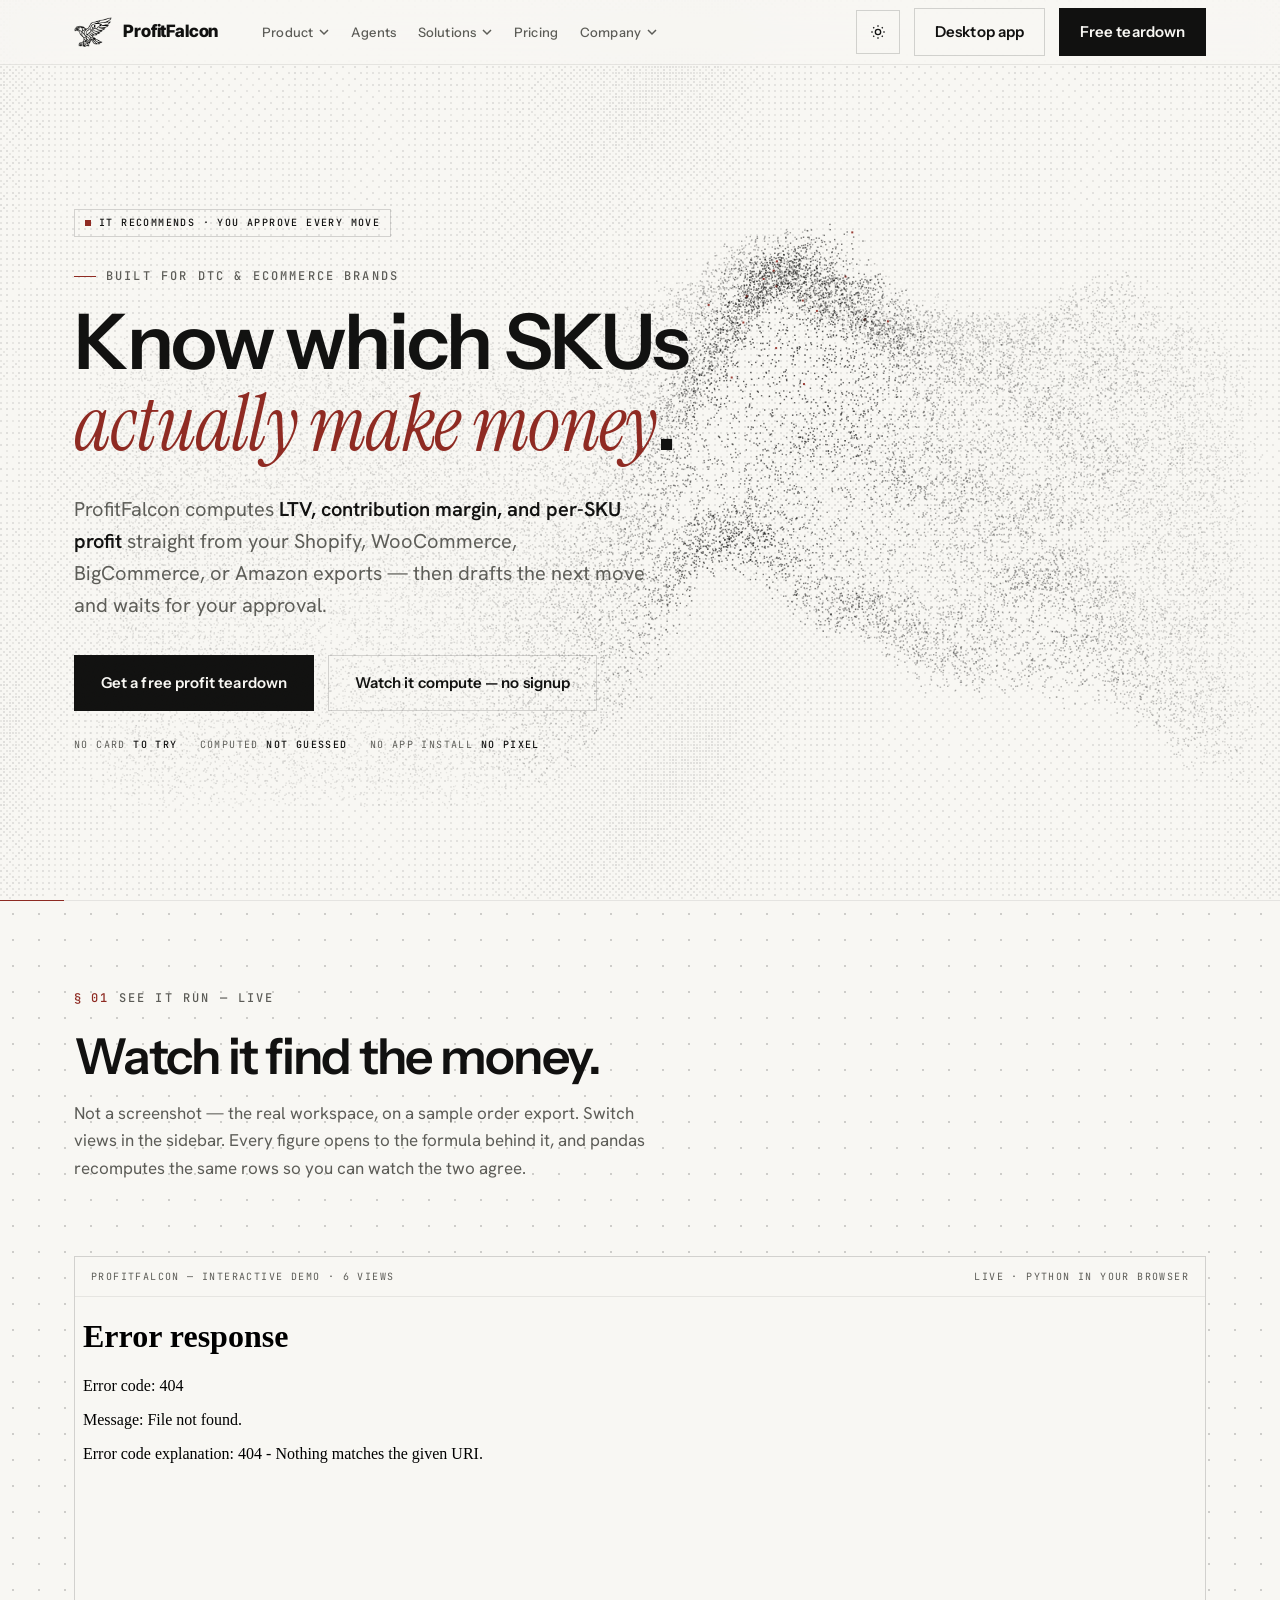
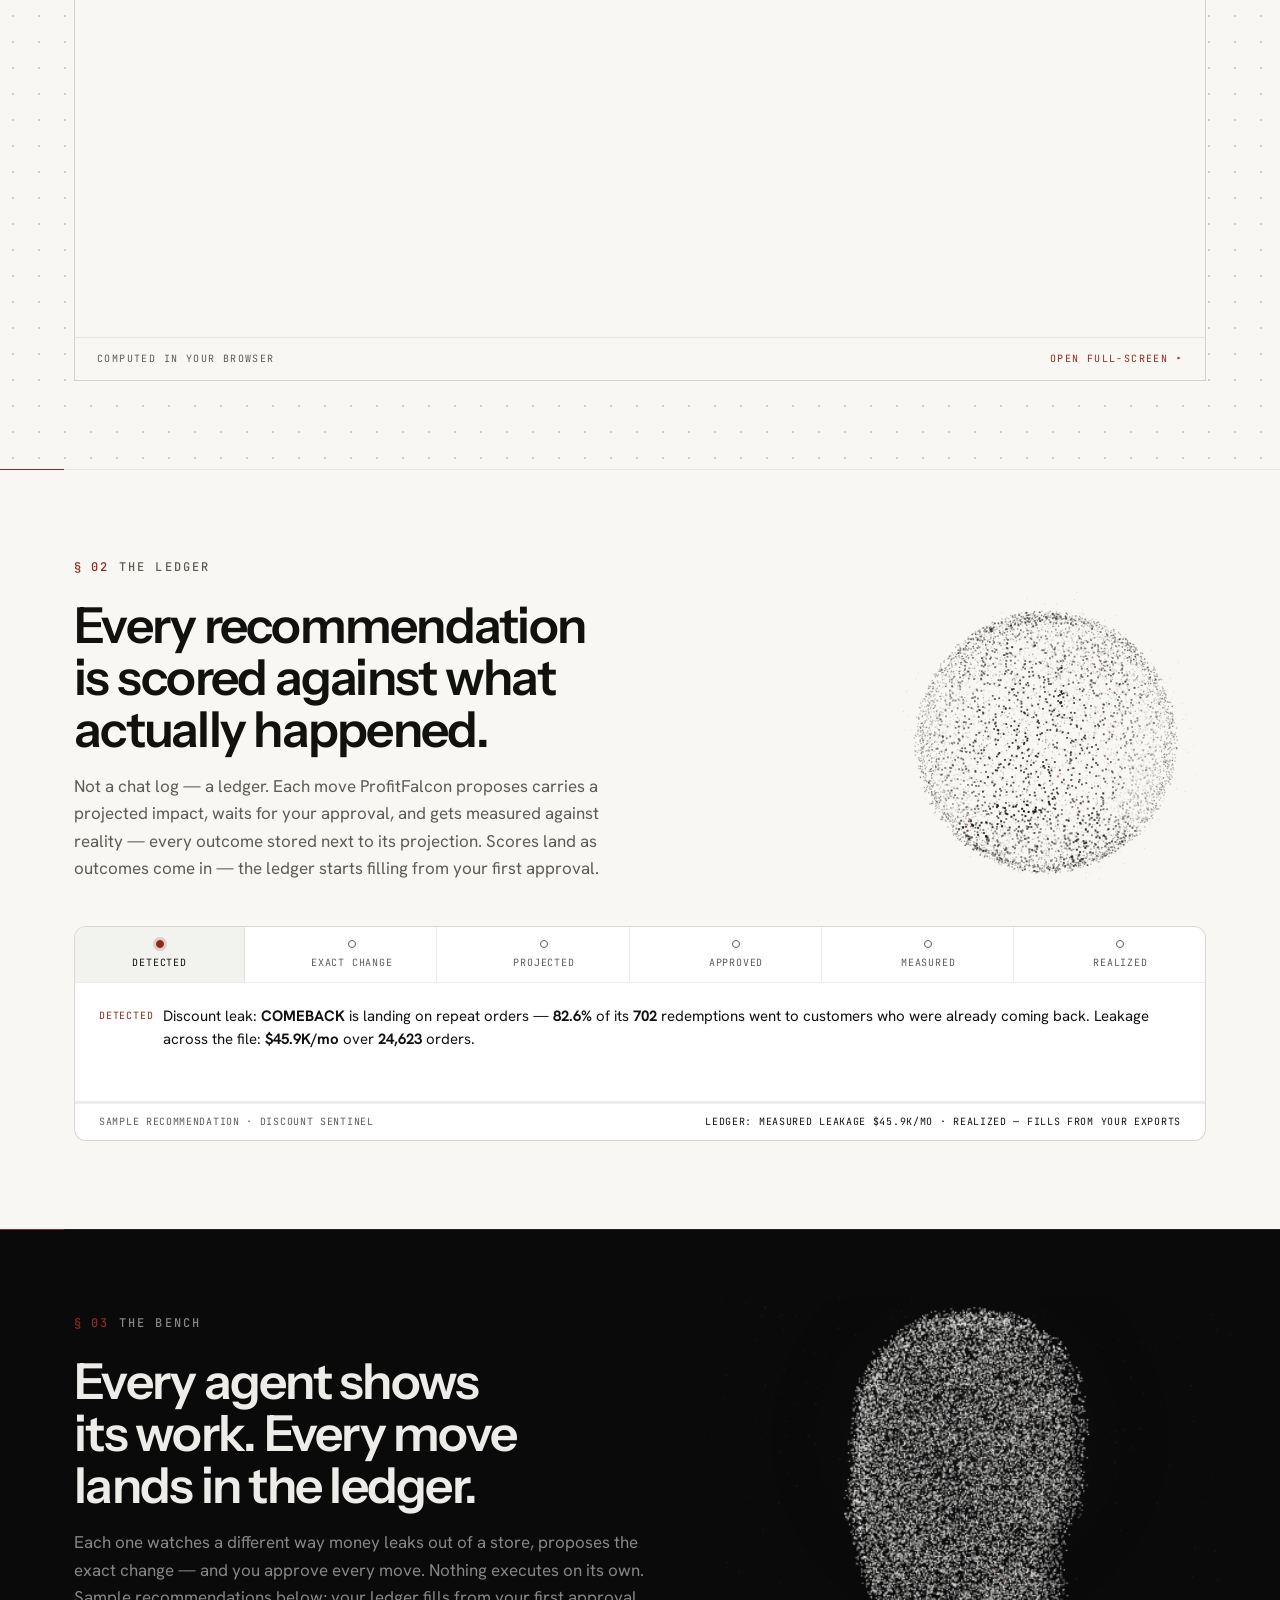
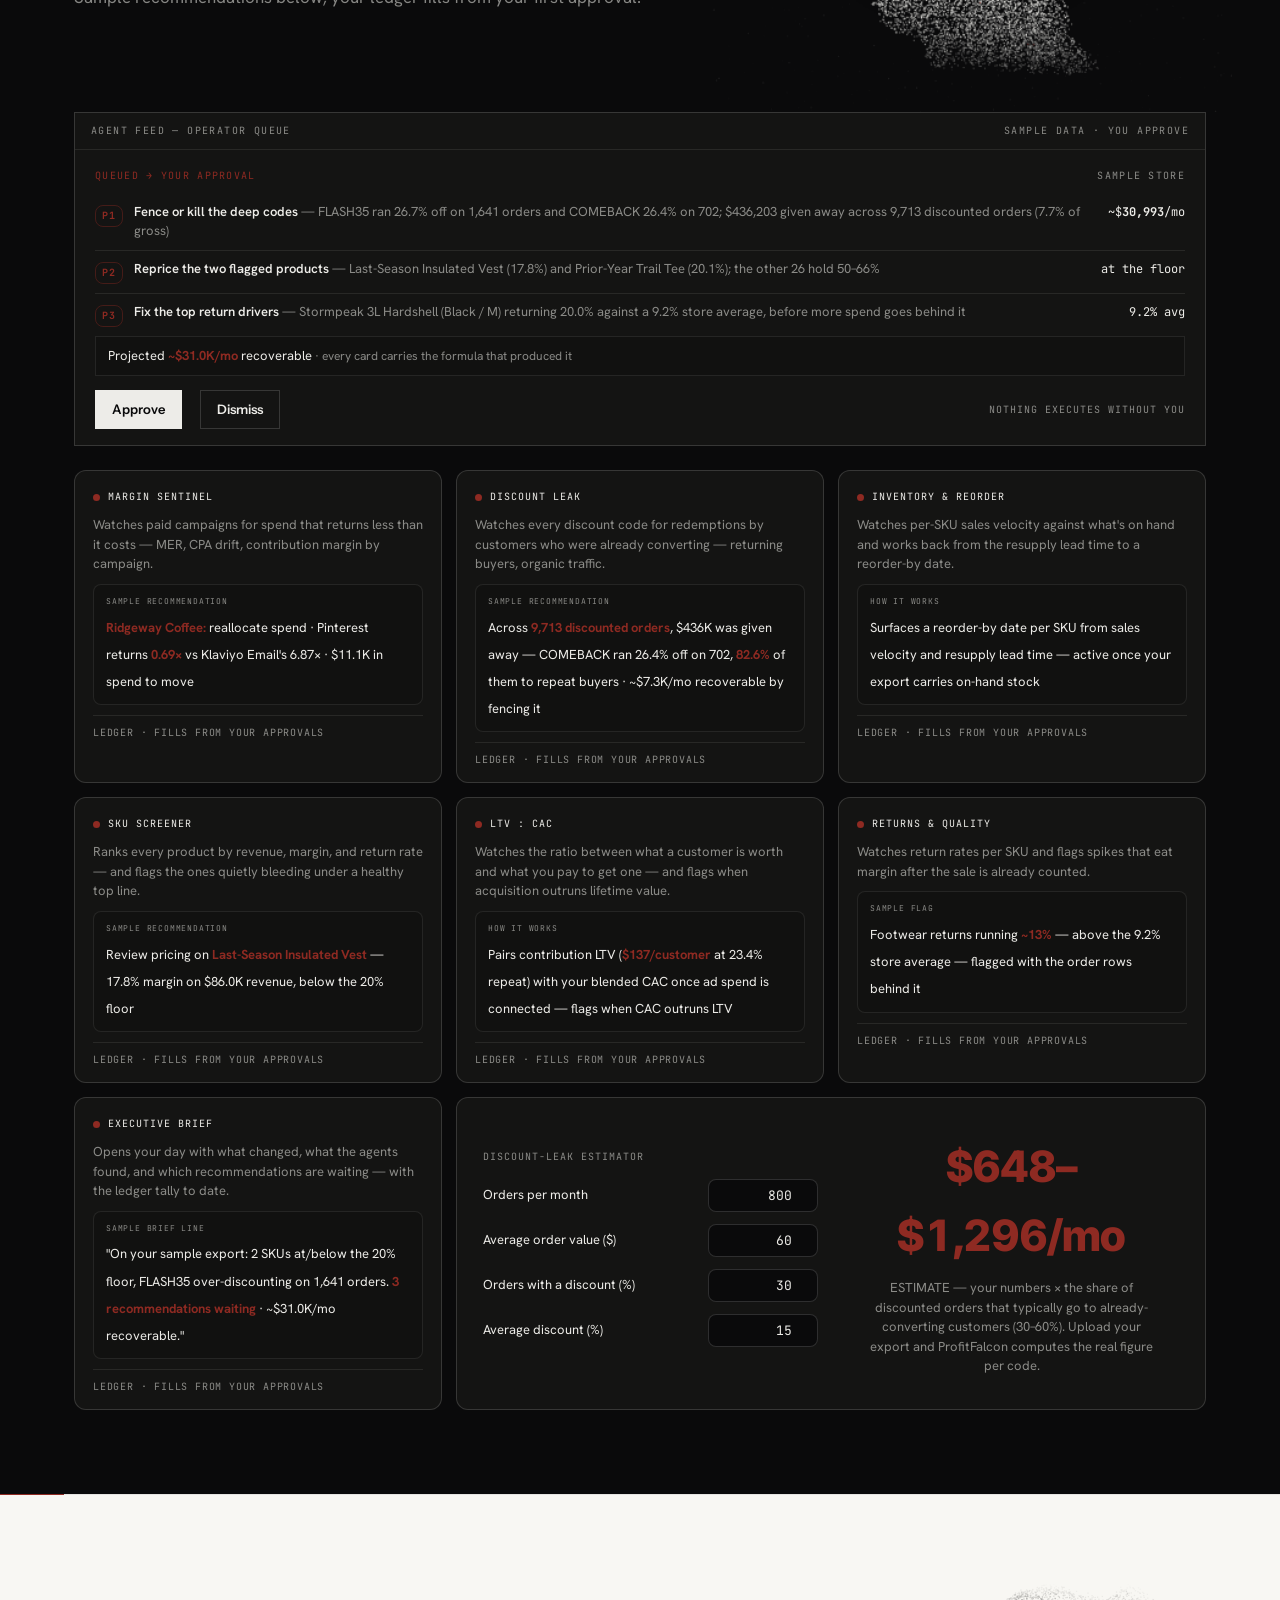
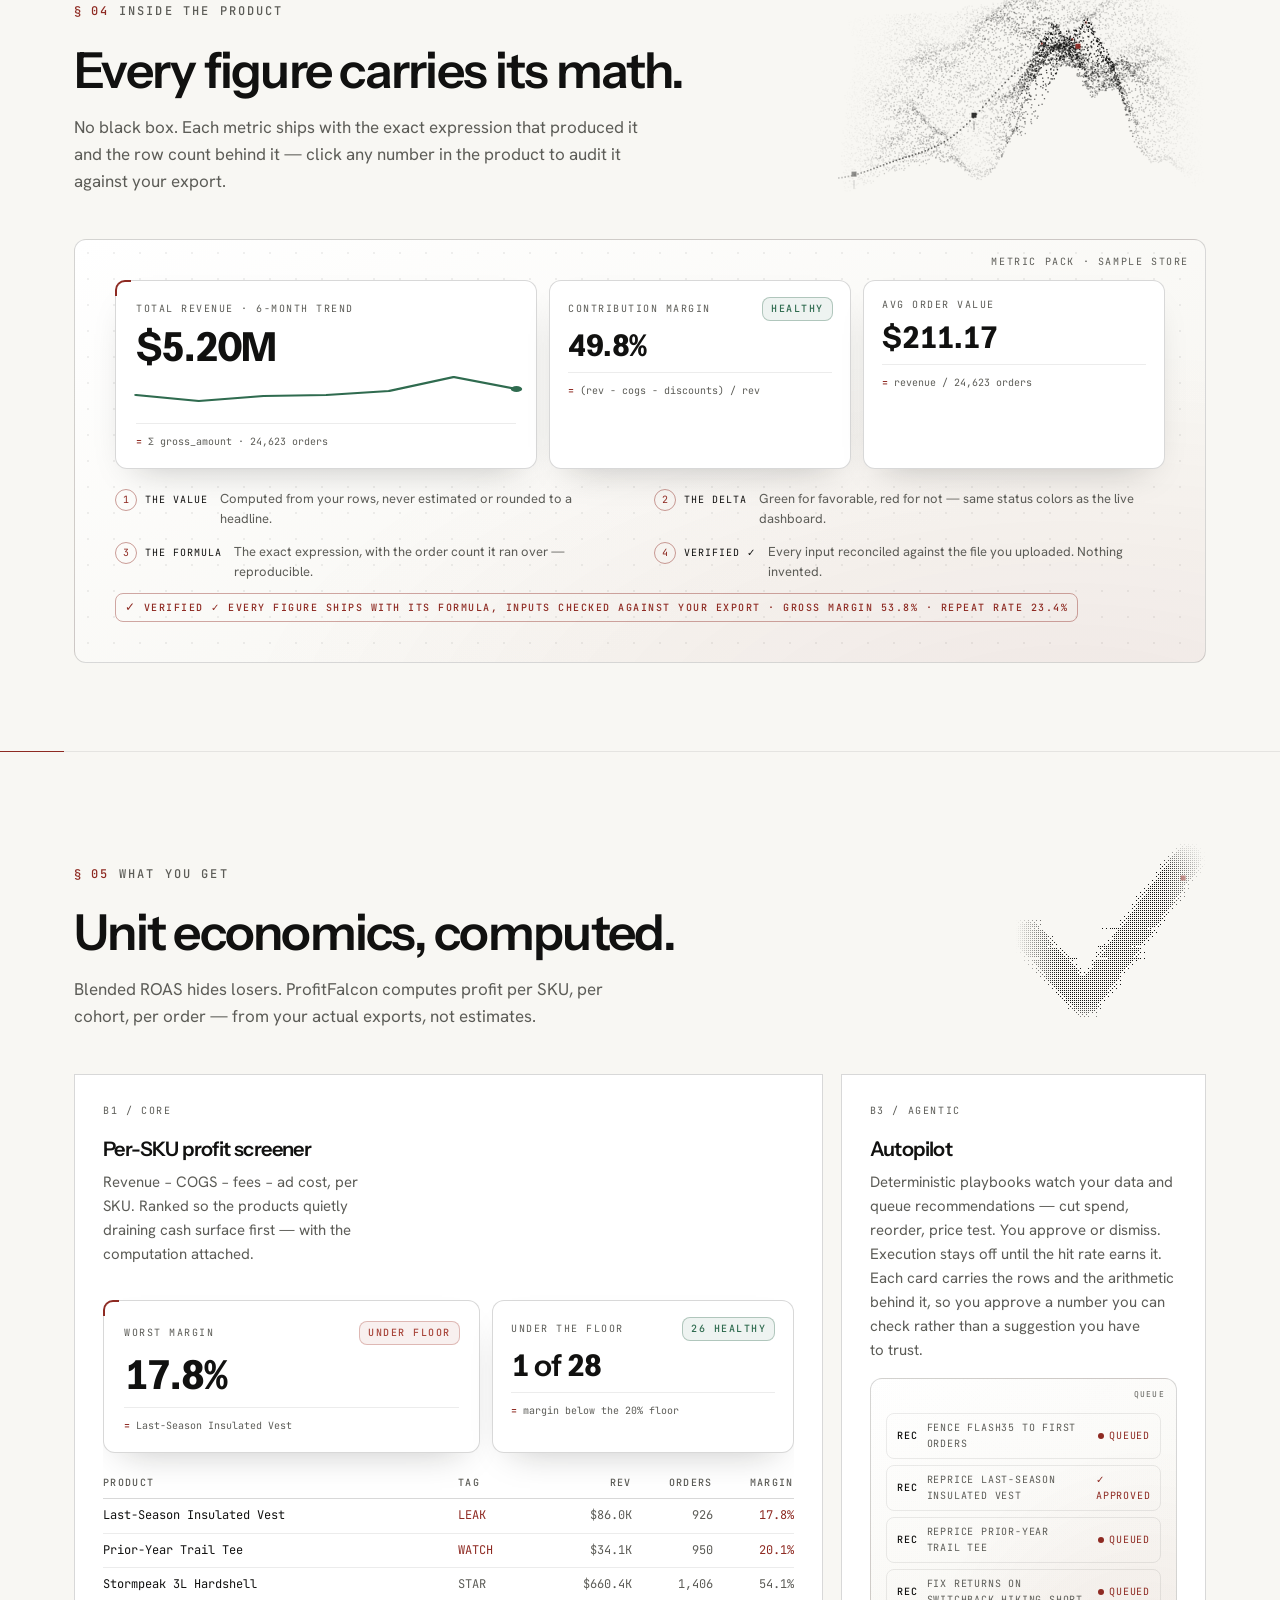
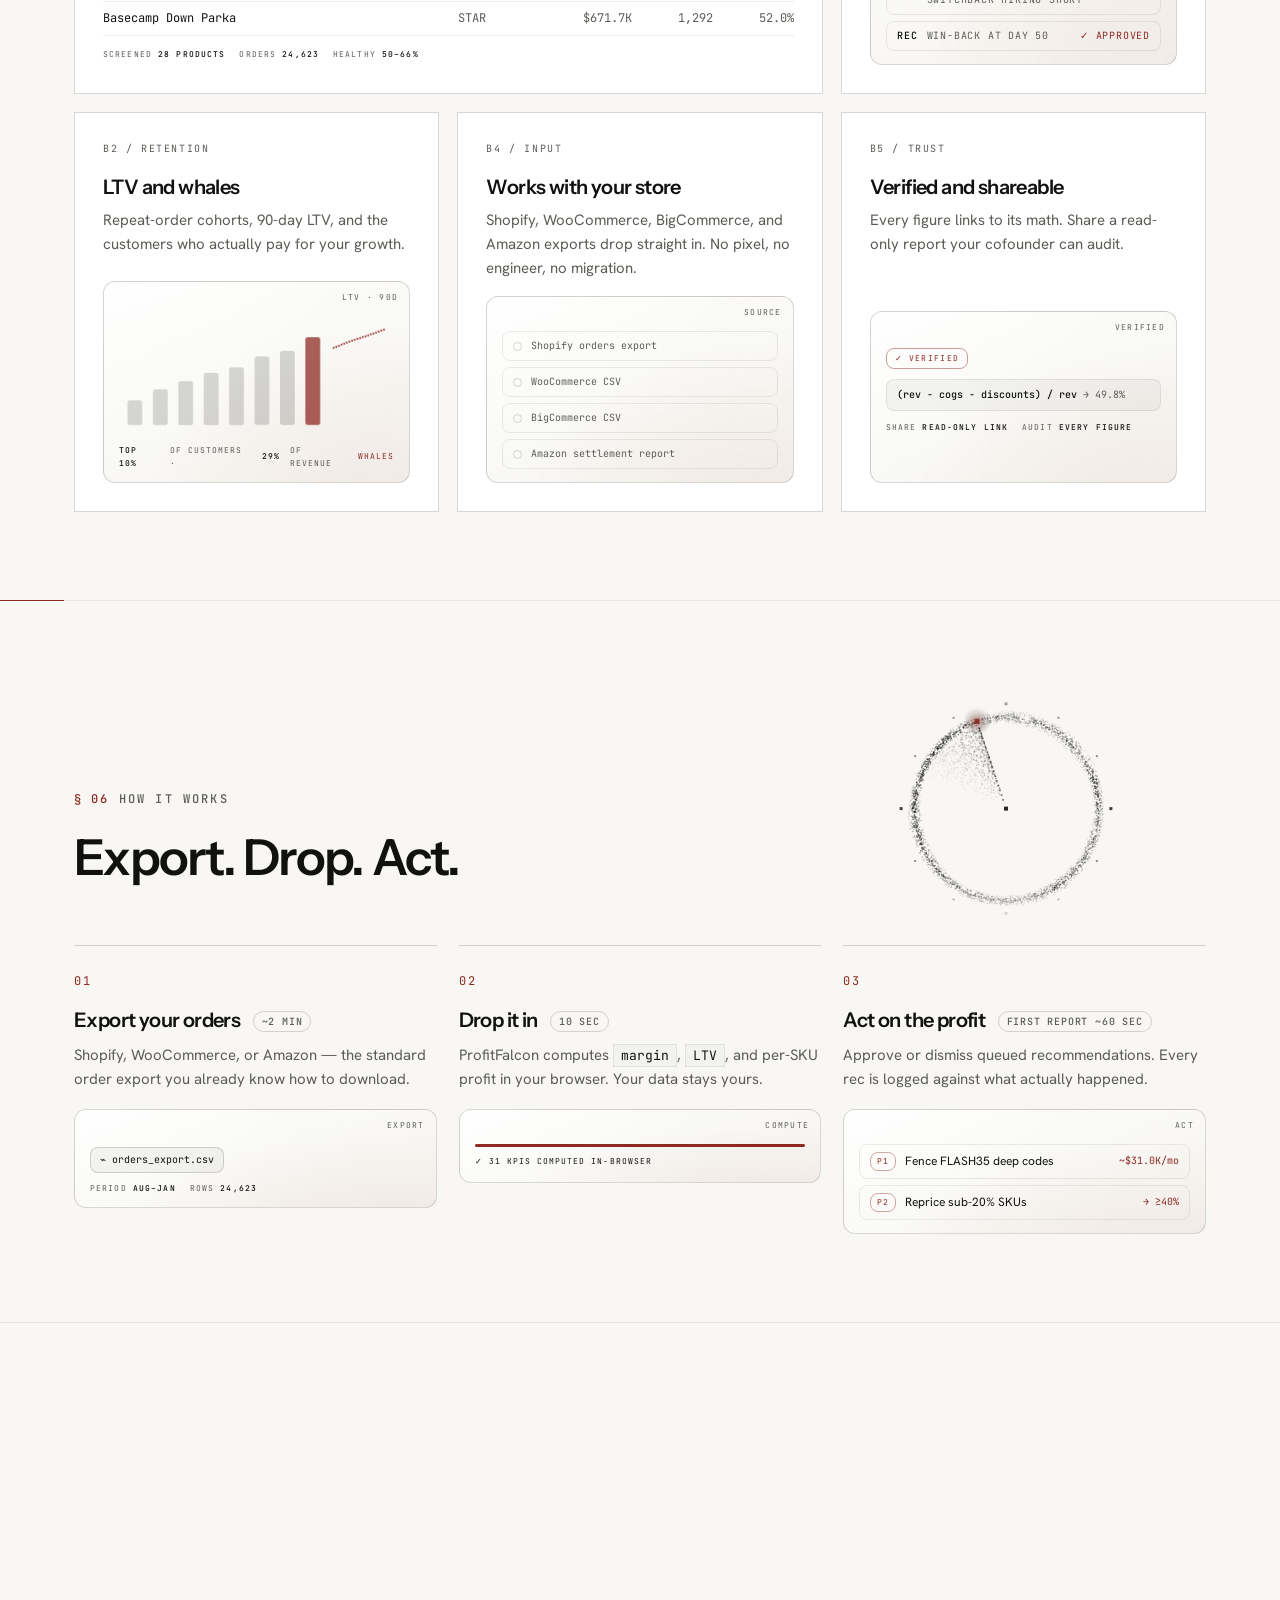
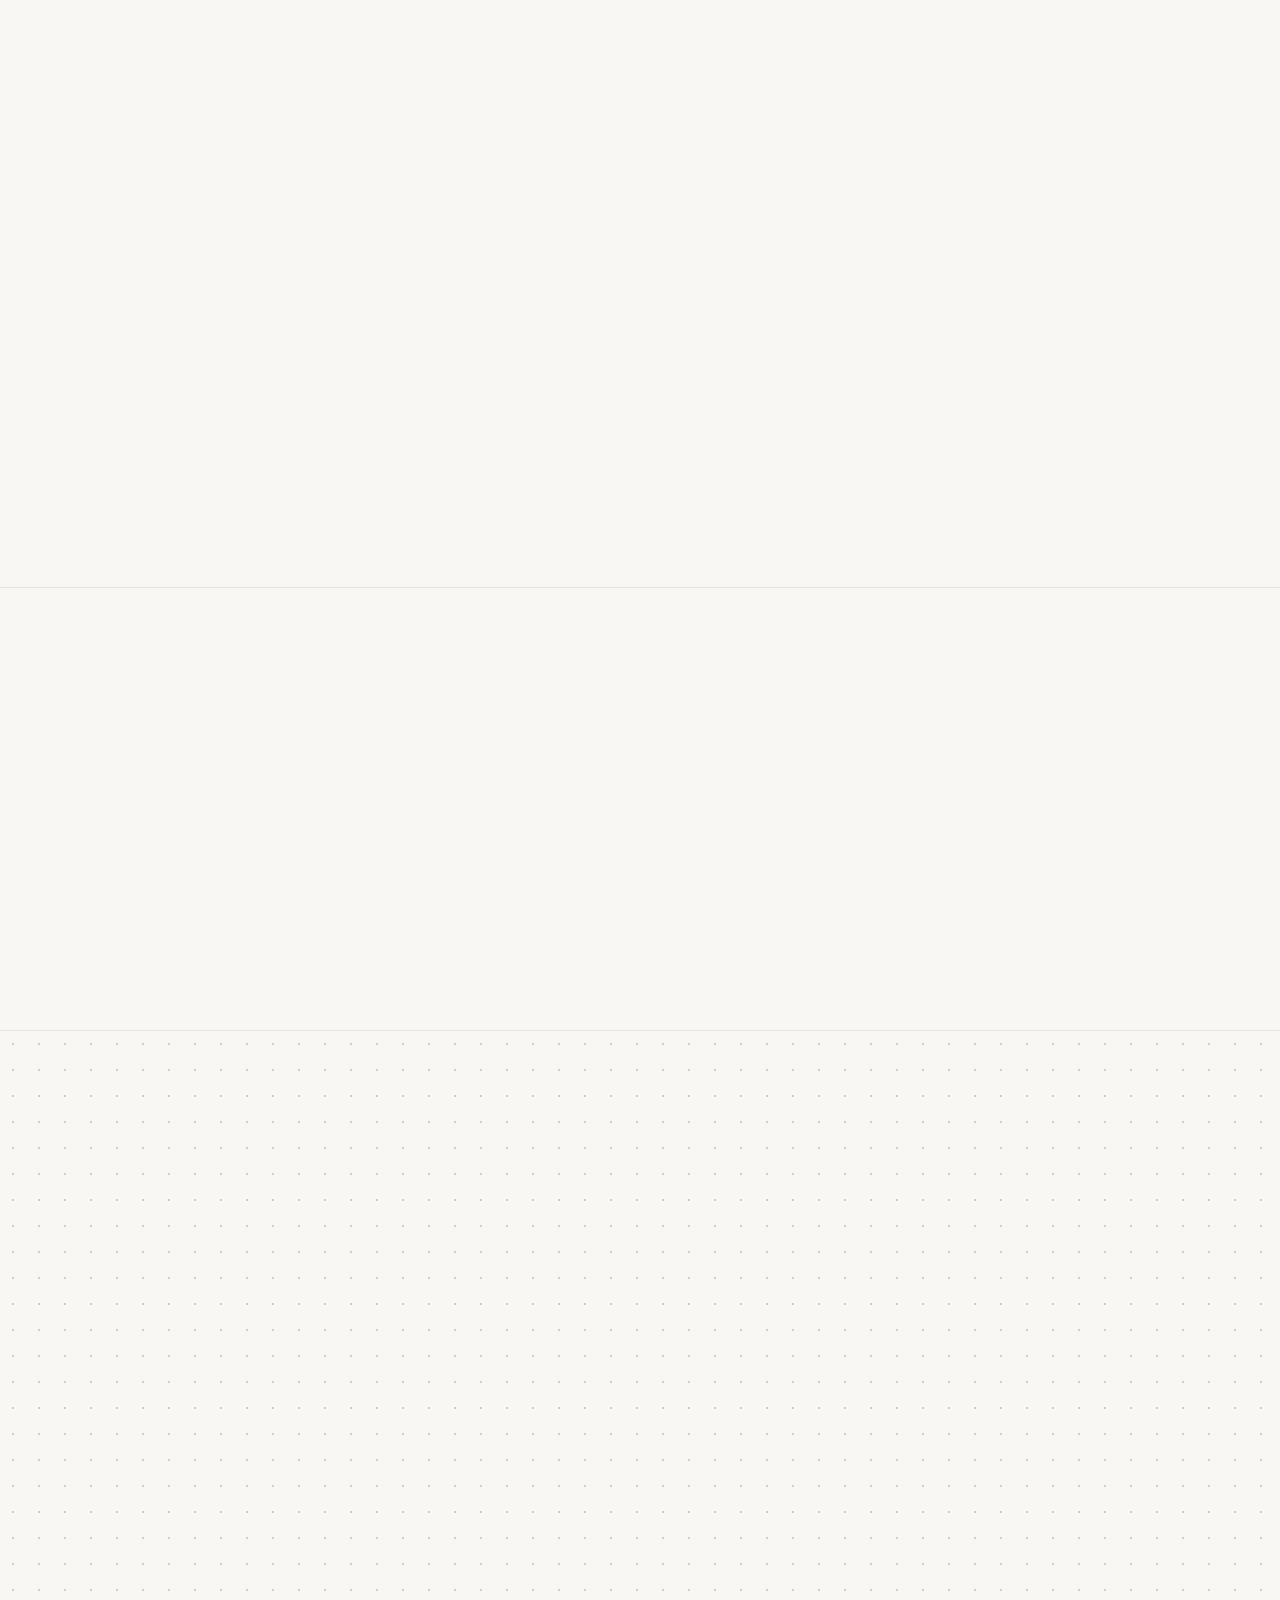
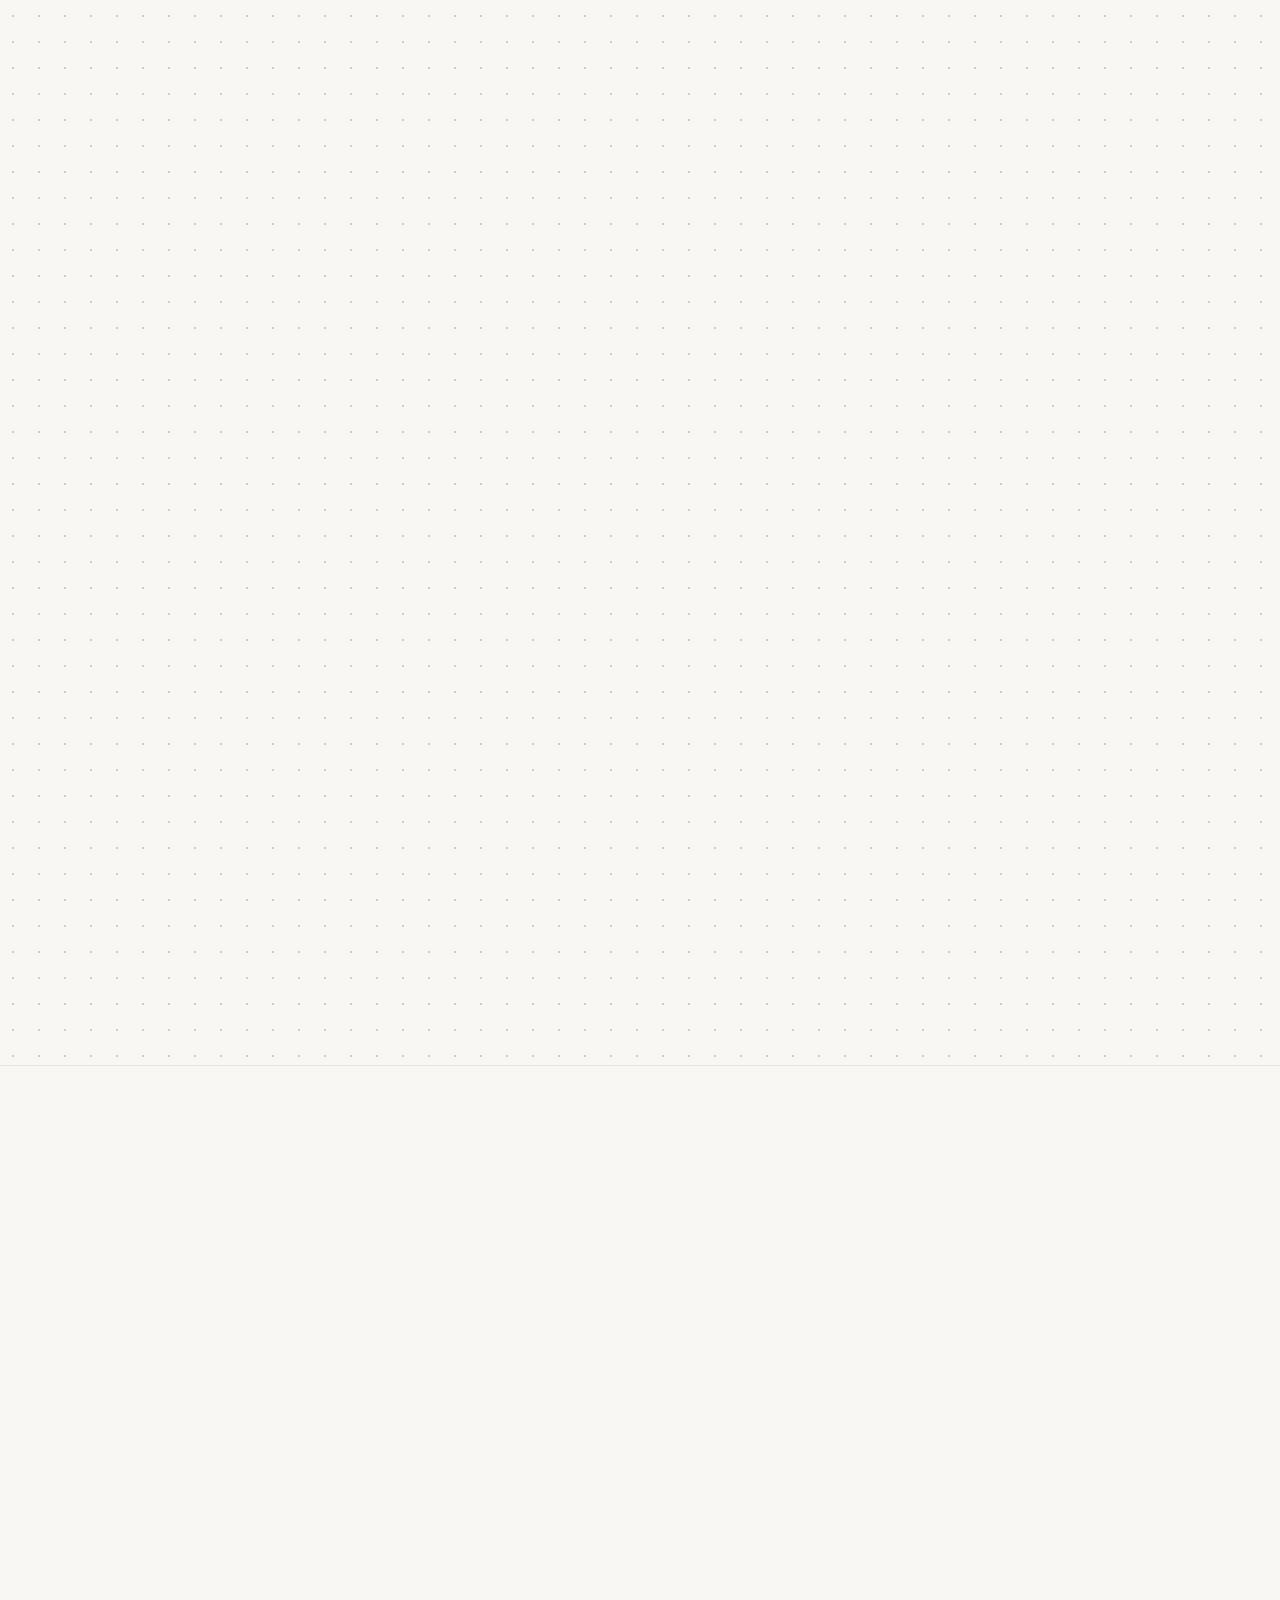
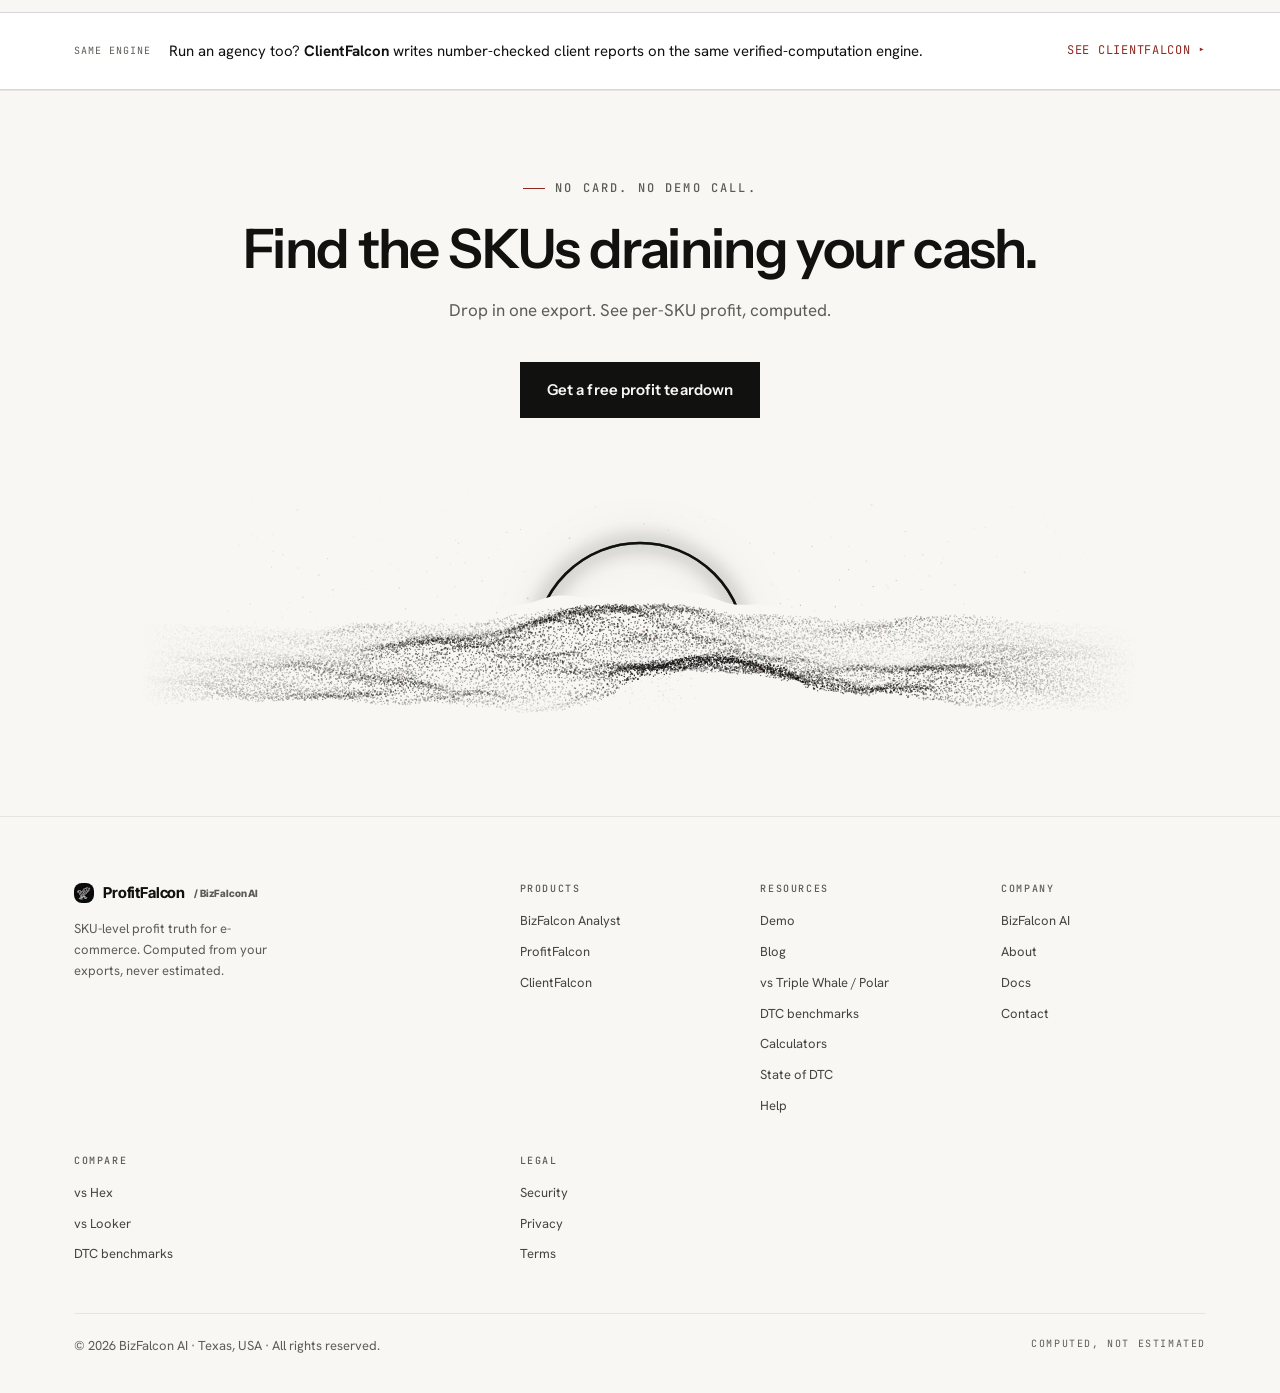
==== commit 0fa15238: "Drop the /live rewrites /live was a ProfitFalcon demo living on the Analyst domain and has been dele" ====
--- a/index.html
+++ b/index.html
@@ -293,7 +293,7 @@
              embed contract on ProductShell first; verified chrome-suppressed with
              real computed sample numbers. -->
         <iframe class="live-frame" id="demoFrame" src="/dashboard?demo=1&amp;embed=1" title="ProfitFalcon interactive demo — computed on sample data, cross-checked in pandas" loading="lazy" referrerpolicy="no-referrer"></iframe>
-        <div class="shot-foot"><span>COMPUTED IN YOUR BROWSER</span><a href="/live" target="_blank" rel="noopener">OPEN FULL-SCREEN ▸</a></div>
+        <div class="shot-foot"><span>COMPUTED IN YOUR BROWSER</span><a href="/dashboard?demo=1" target="_blank" rel="noopener">OPEN FULL-SCREEN ▸</a></div>
       </div>
     </div>
   </div>
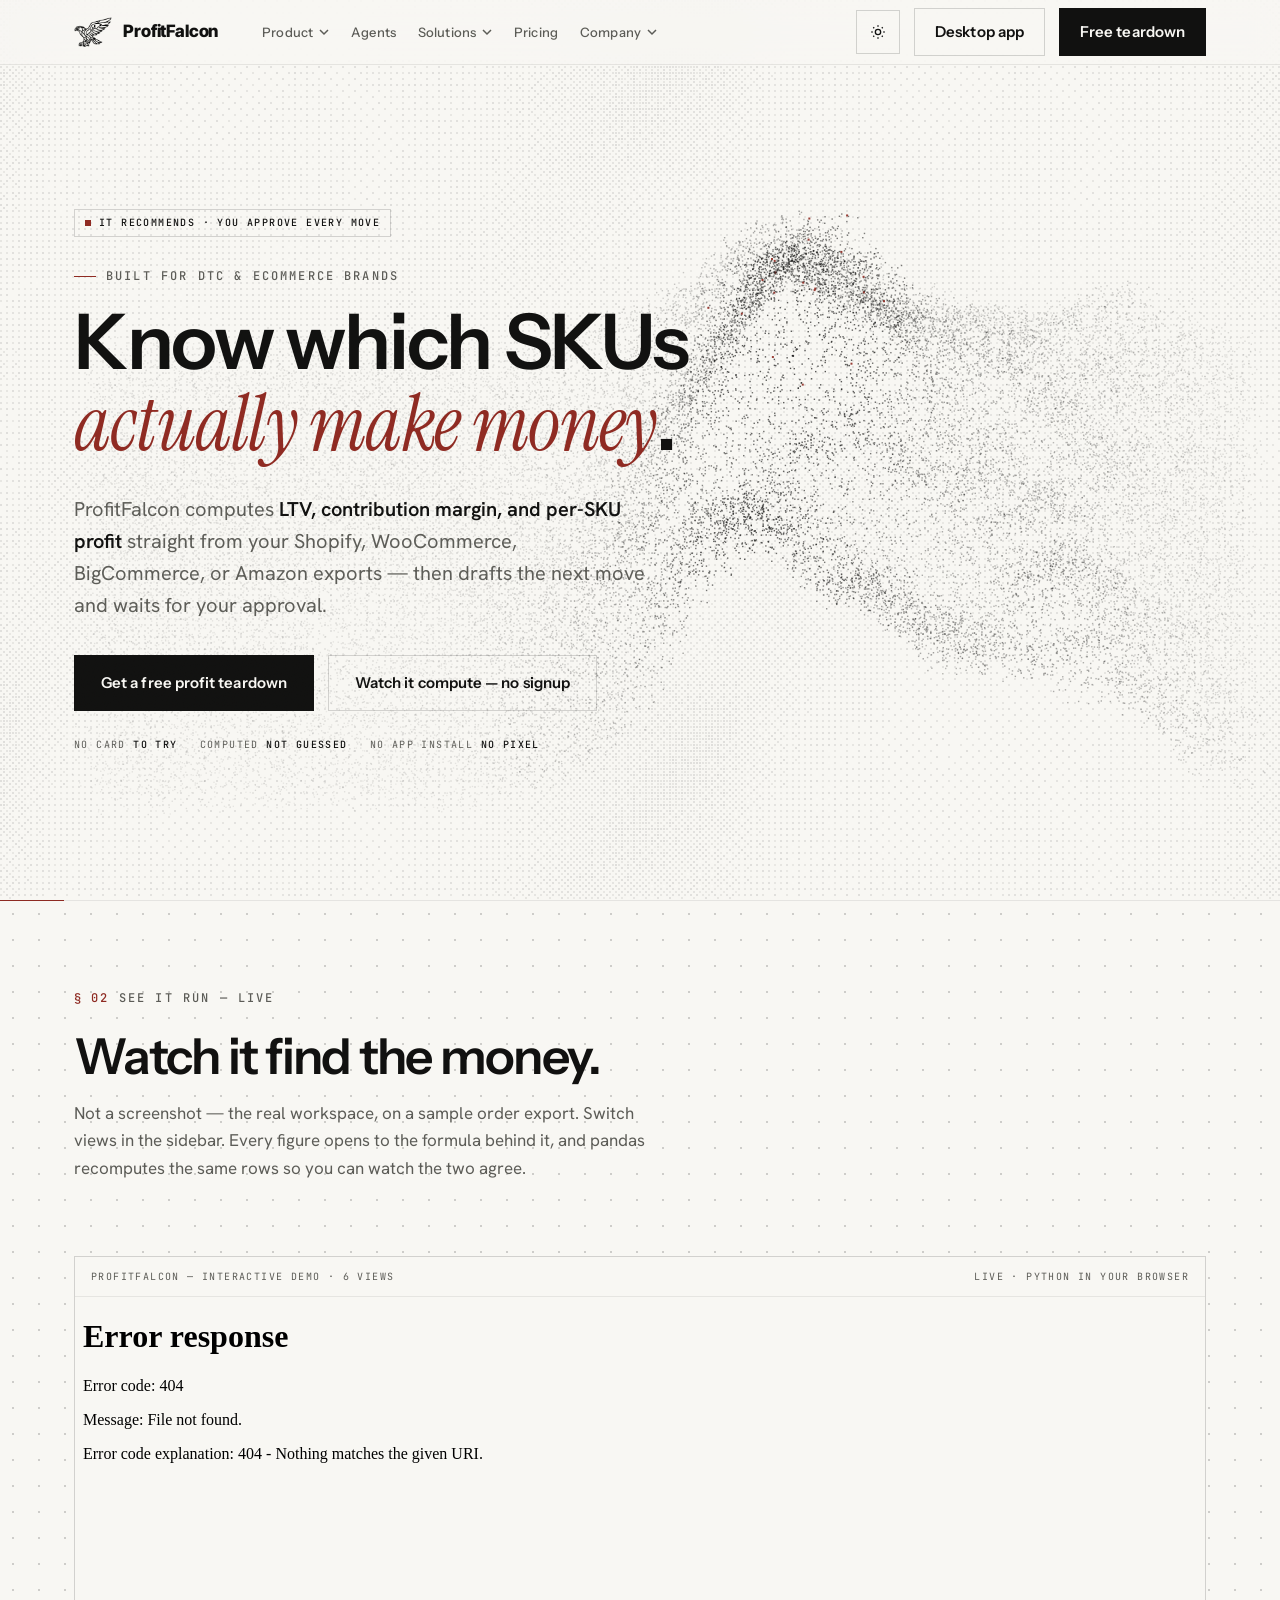
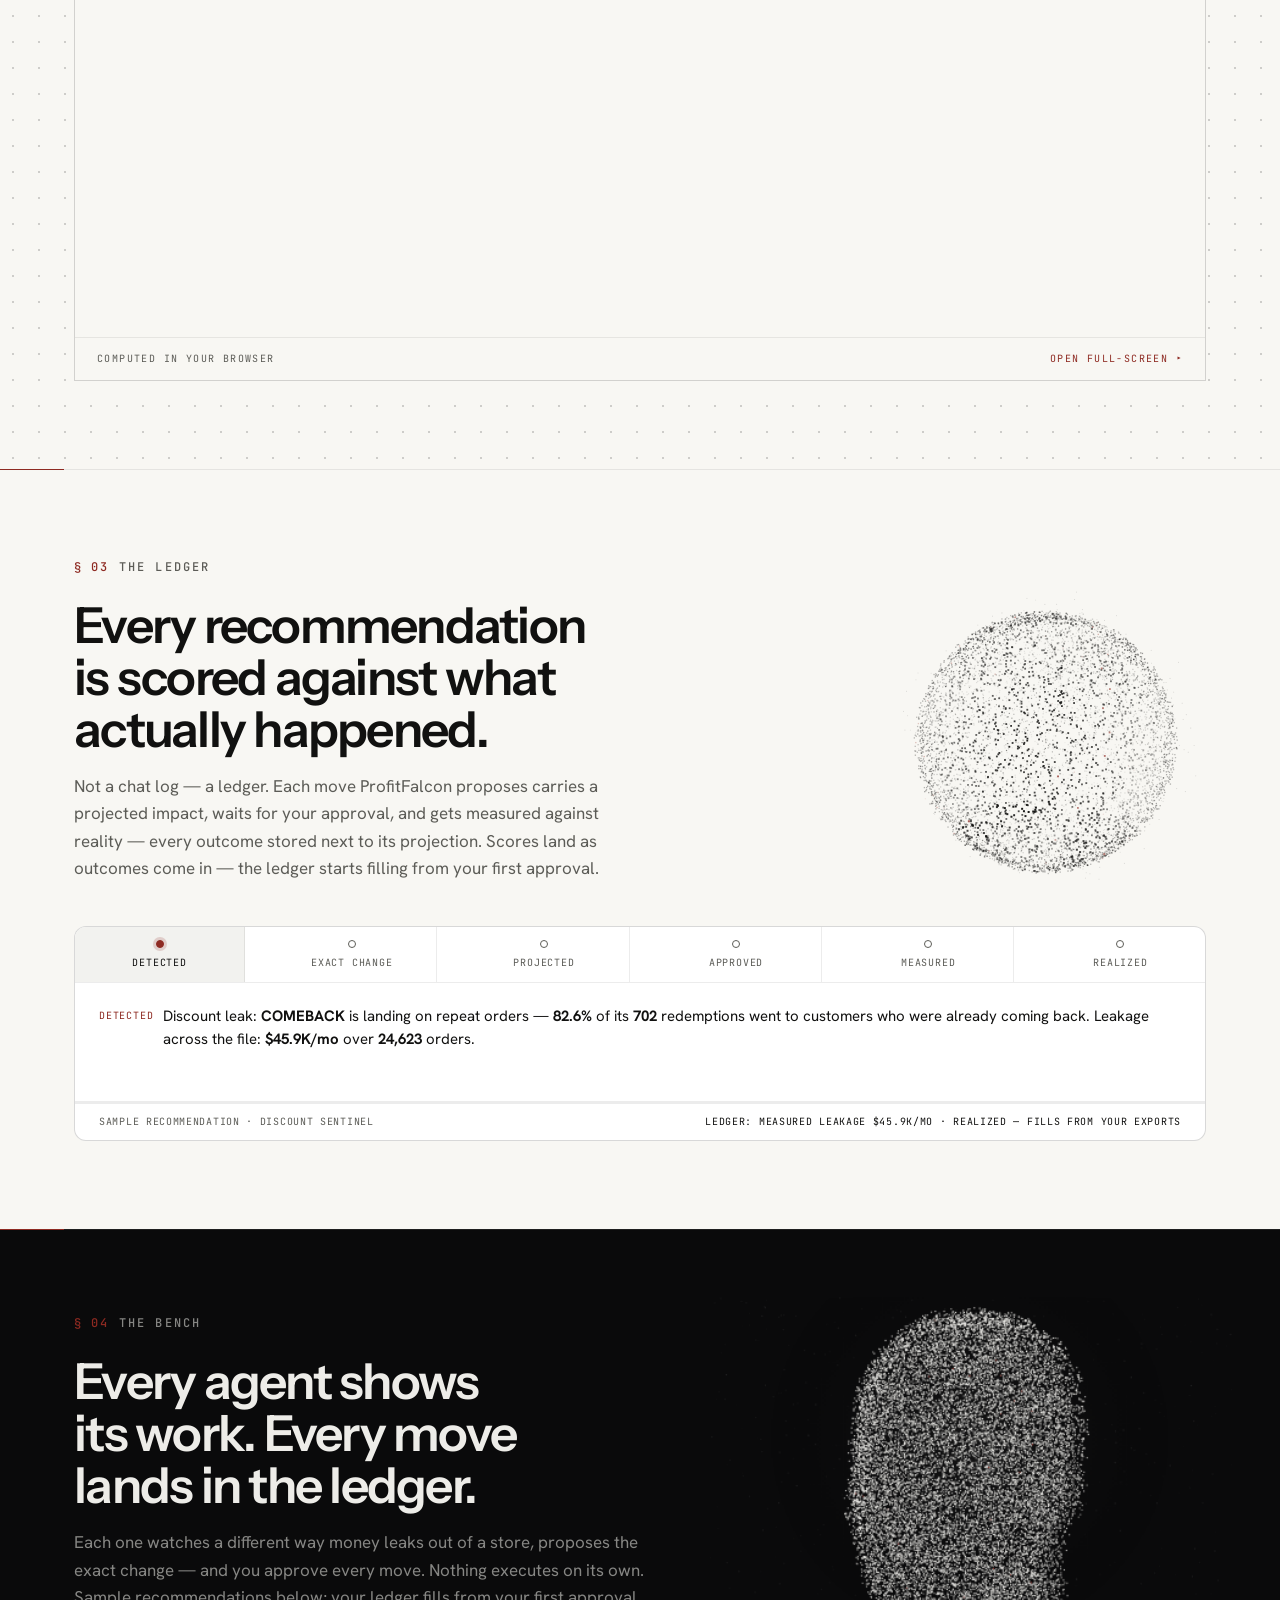
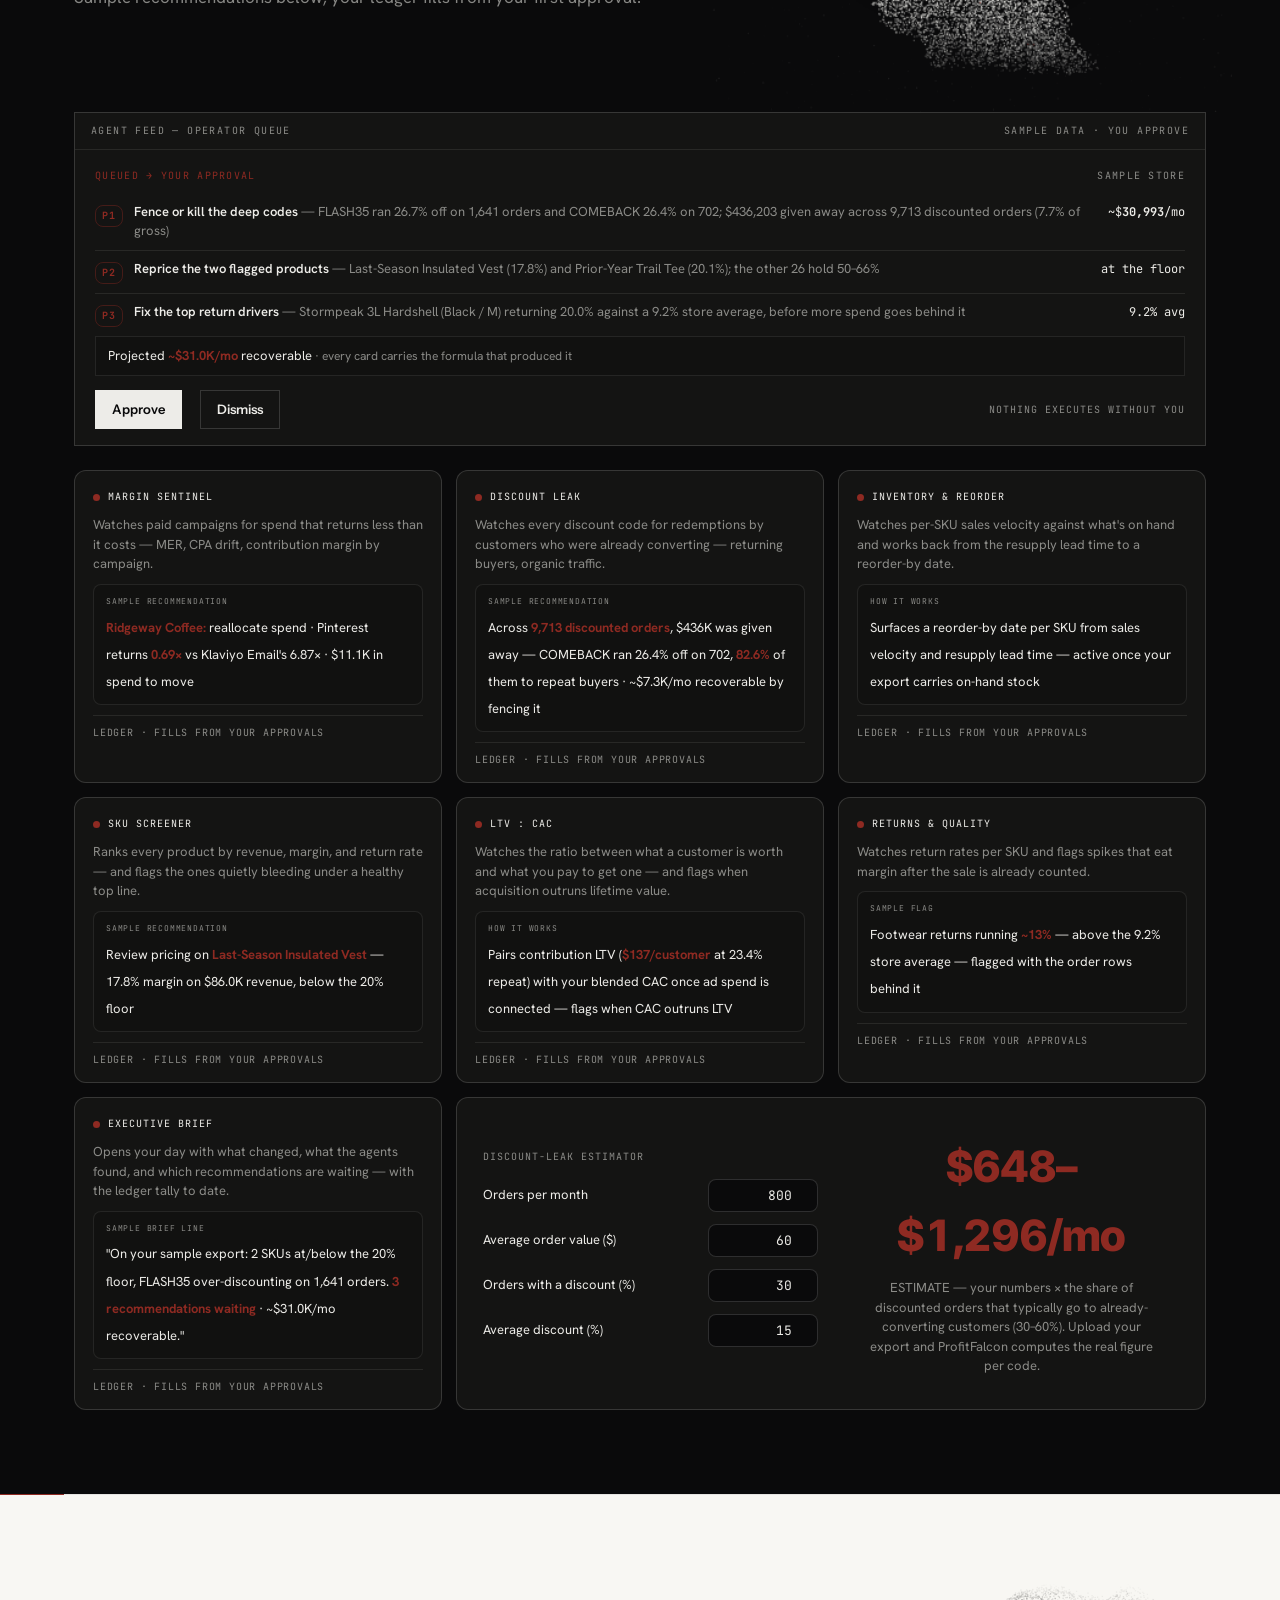
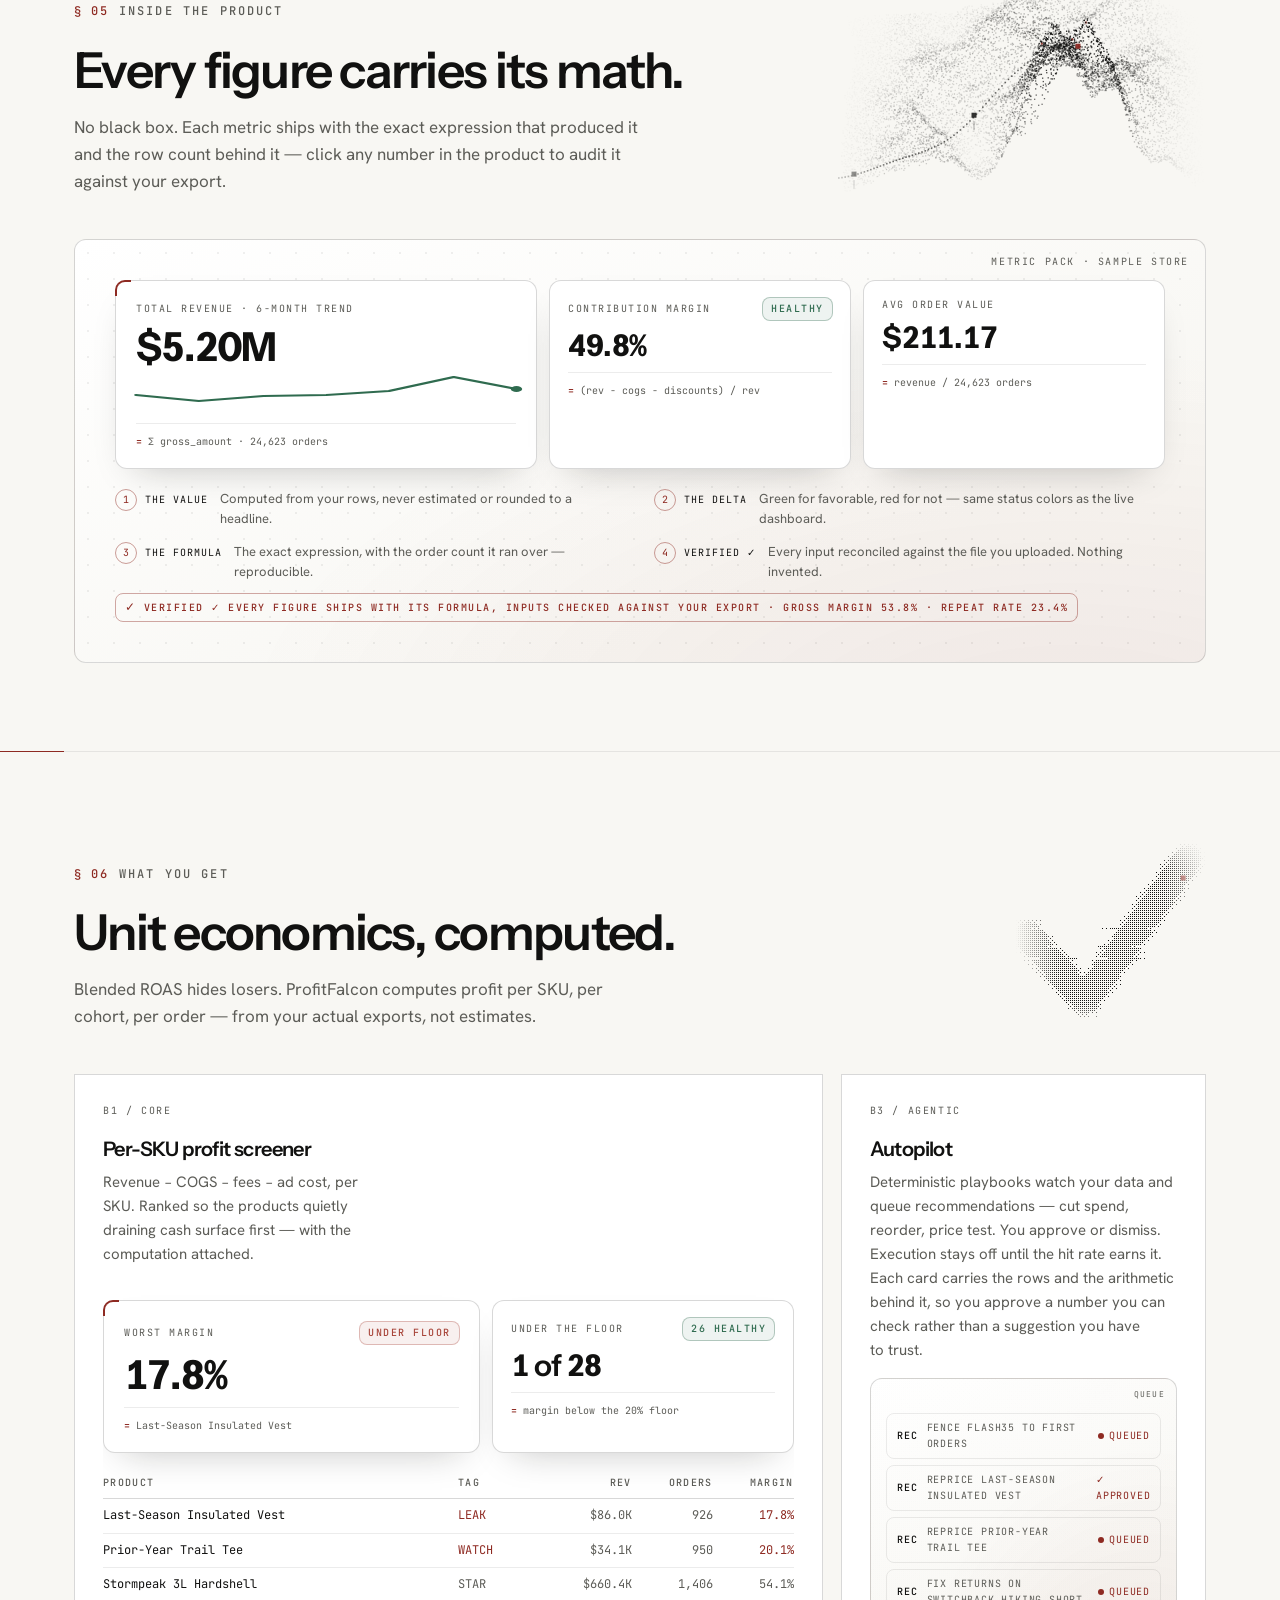
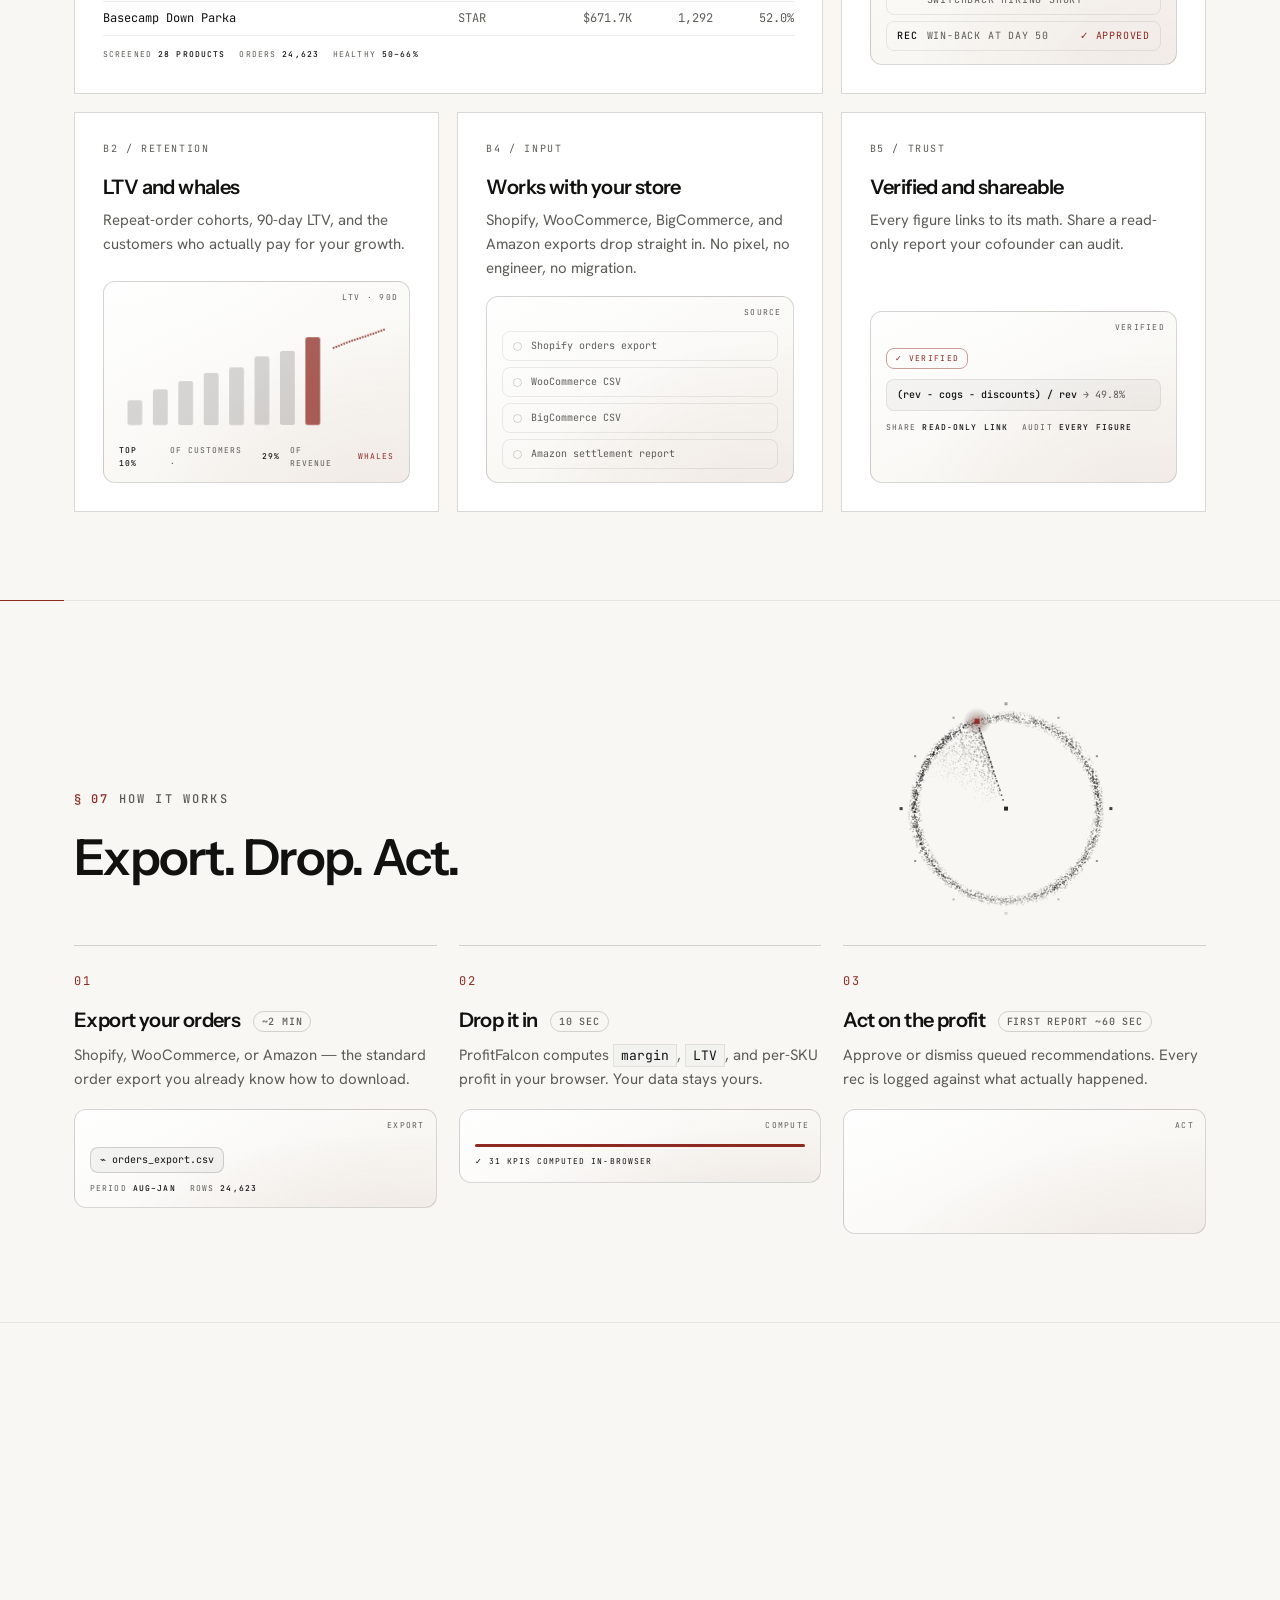
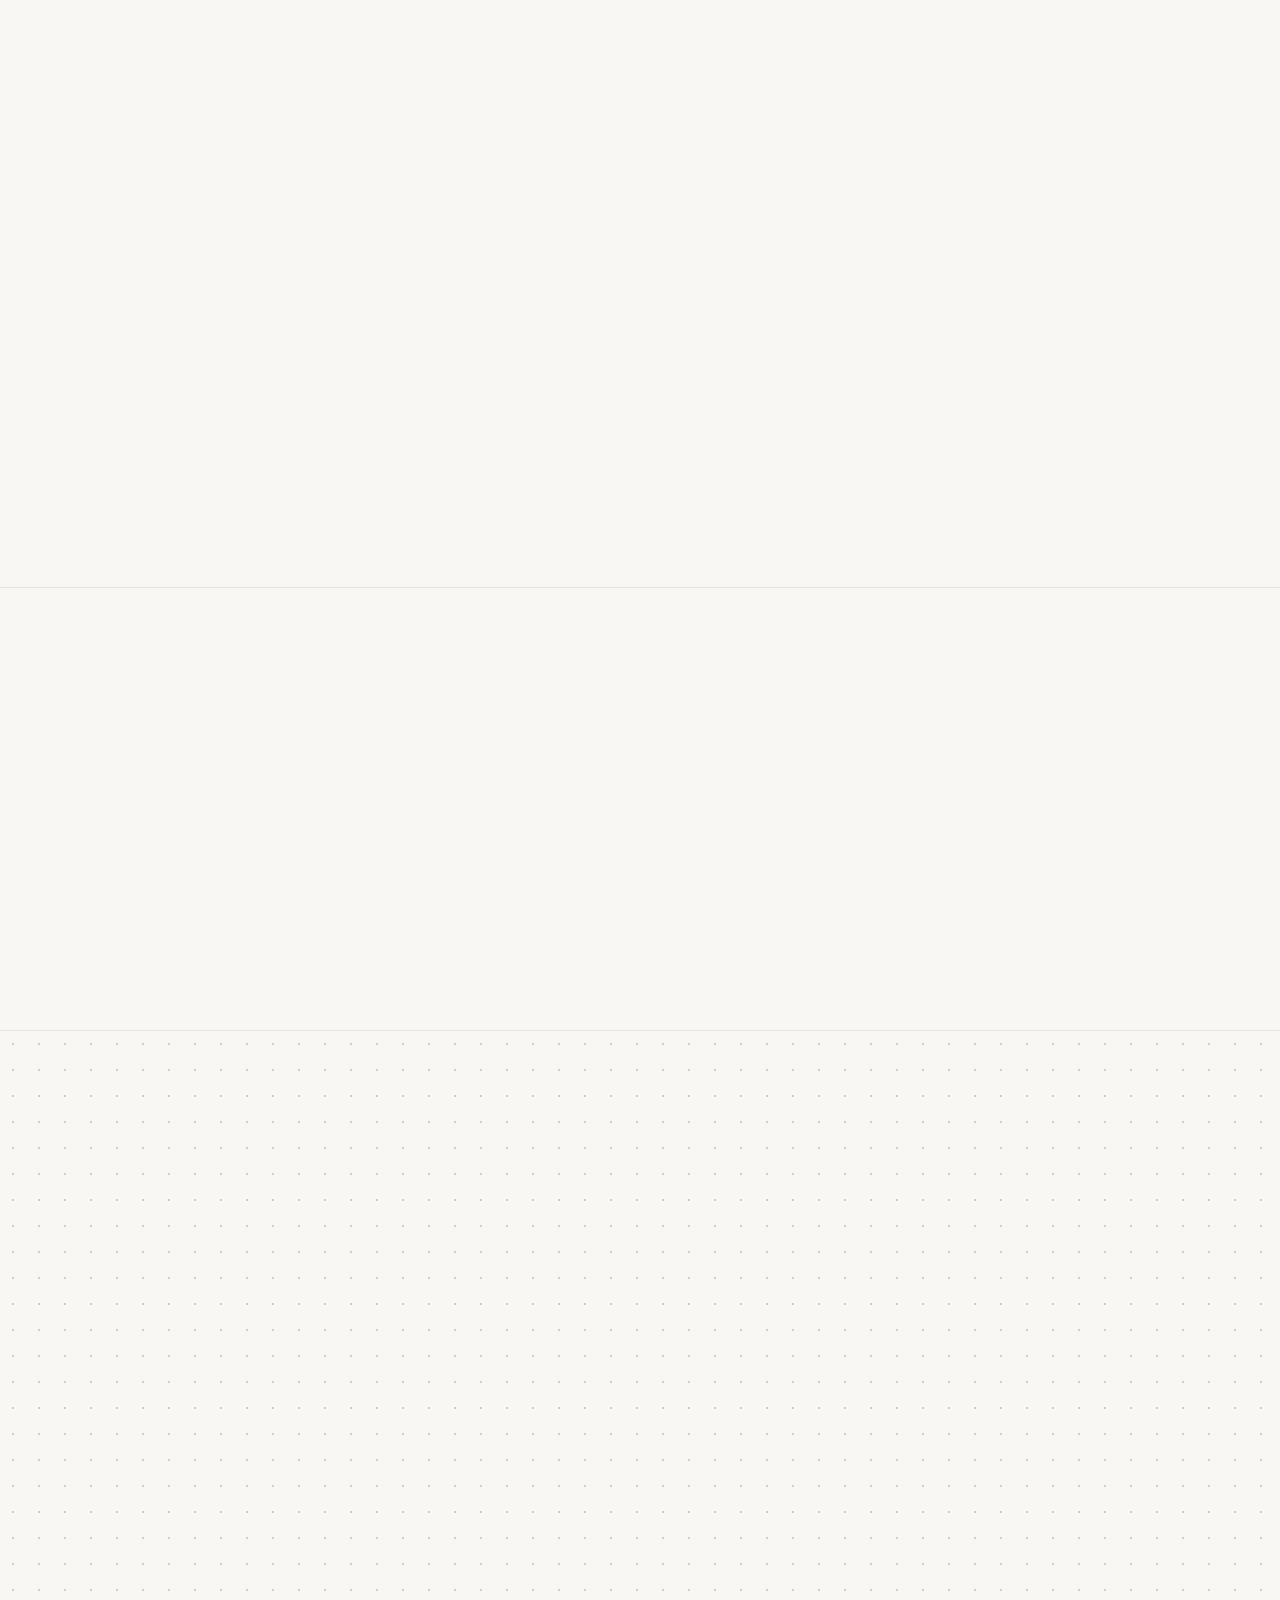
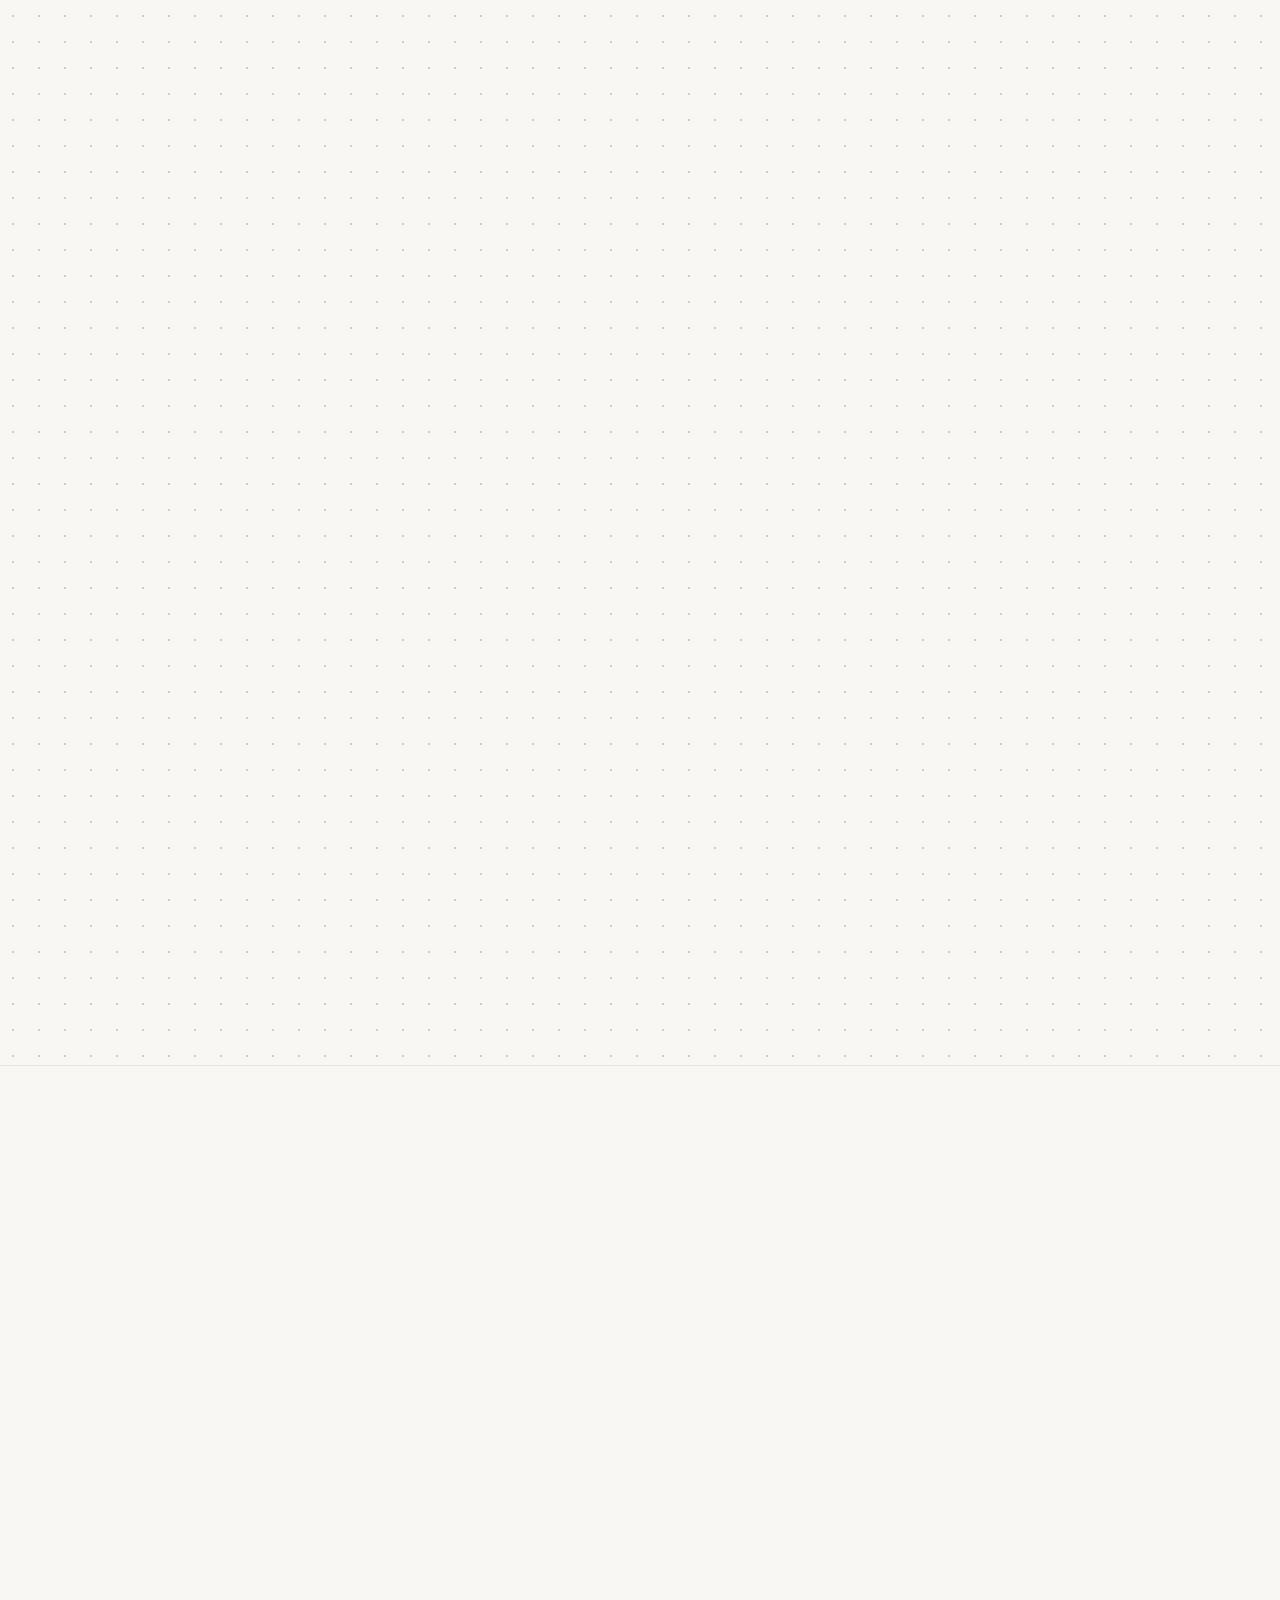
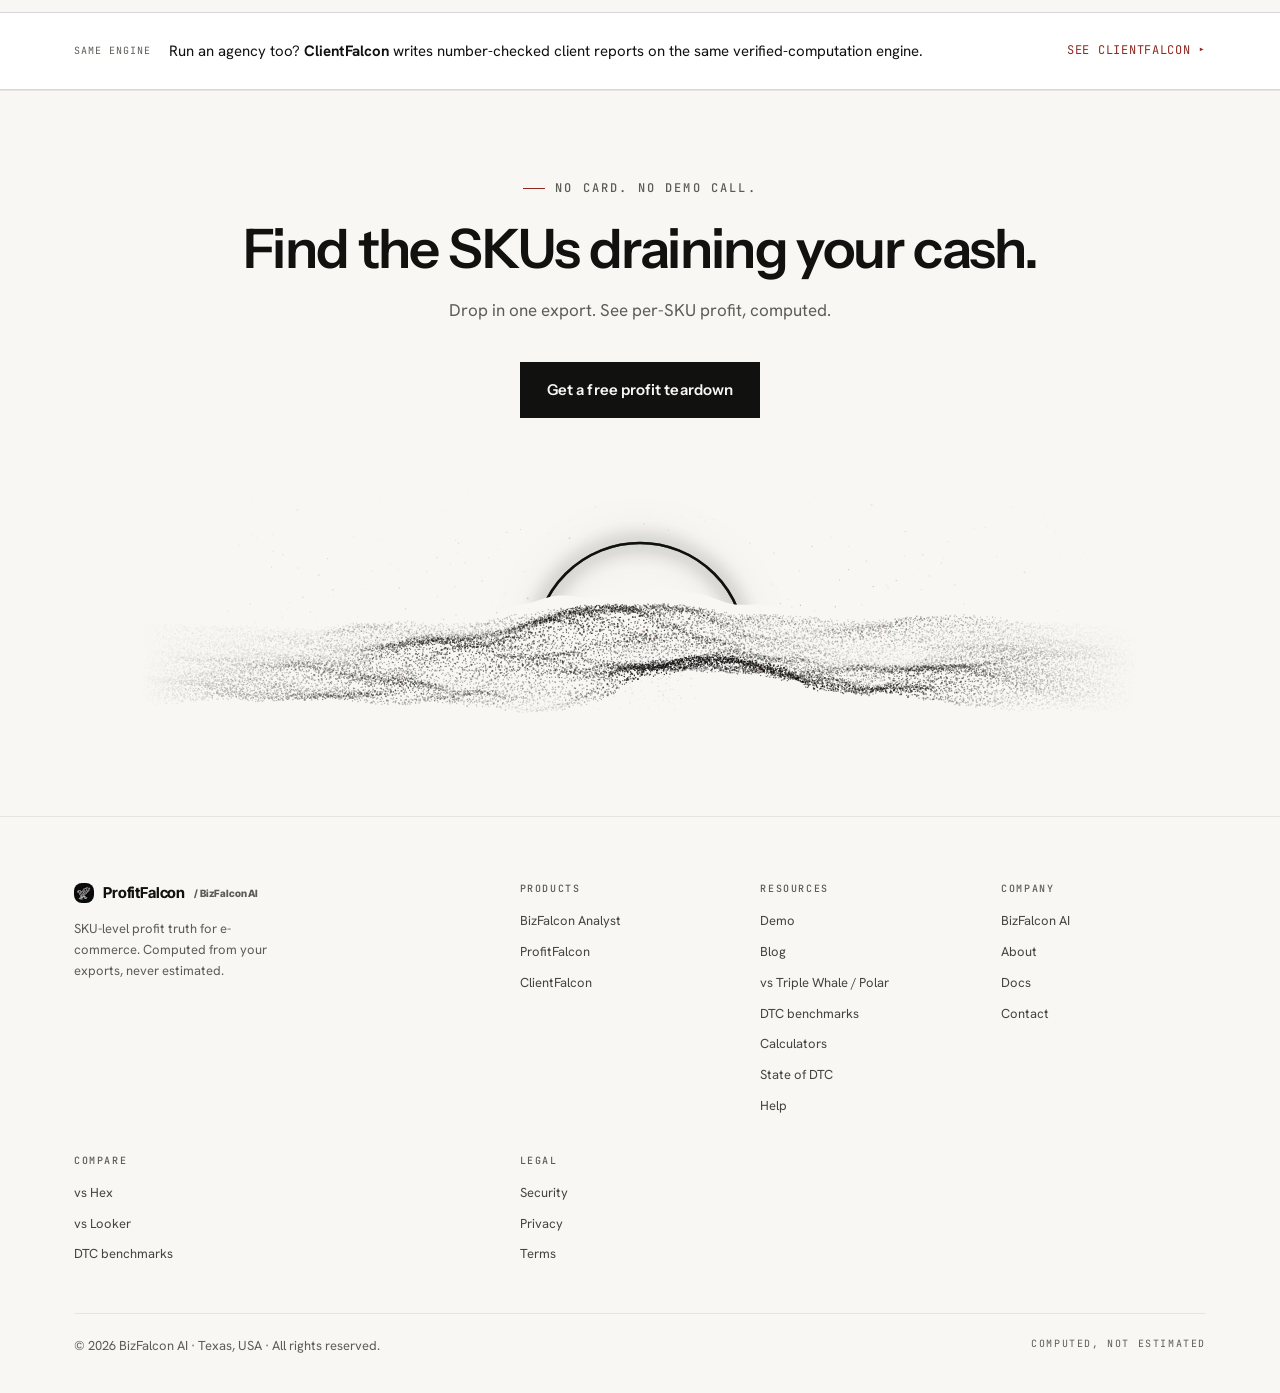
==== commit c3548359: "Skip link, dead hero CSS removed, bench grid fills its last row M3: no way past the nav existed on a" ====
--- a/index.html
+++ b/index.html
@@ -7,16 +7,16 @@
 <meta name="theme-color" content="#F8F7F3">
 <title>ProfitFalcon — Know which SKUs actually make money</title>
 <meta name="description" content="AI unit economics for ecommerce brands. LTV, contribution margin, and per-SKU profit computed from your Shopify, WooCommerce, BigCommerce, or Amazon exports — plus an AI product manager that drafts your next move.">
-<link rel="icon" href="favicon.ico?v=20260807c">
-<link rel="icon" type="image/png" sizes="32x32" href="favicon-32.png?v=20260807c">
-<link rel="apple-touch-icon" href="apple-touch-icon.png?v=20260807c">
+<link rel="icon" href="favicon.ico?v=20260808c">
+<link rel="icon" type="image/png" sizes="32x32" href="favicon-32.png?v=20260808c">
+<link rel="apple-touch-icon" href="apple-touch-icon.png?v=20260808c">
 <link rel="manifest" href="/talonomic-app.webmanifest">
 <meta name="apple-mobile-web-app-title" content="ProfitFalcon">
 <meta name="mobile-web-app-capable" content="yes">
 <link rel="preconnect" href="https://fonts.googleapis.com">
 <link rel="preconnect" href="https://fonts.gstatic.com" crossorigin>
 <link href="https://fonts.googleapis.com/css2?family=Instrument+Sans:wght@500;600&family=Hanken+Grotesk:wght@400;700&family=Inter+Tight:wght@800&family=JetBrains+Mono:wght@400;500;700&family=Instrument+Serif:ital@1&display=swap" rel="stylesheet">
-<link rel="stylesheet" href="./dusk.css?v=20260807c">
+<link rel="stylesheet" href="./dusk.css?v=20260808c">
 <style>
 /* ONE column, because there is only one child. The 1fr 1.05fr template reserved a
    second column that nothing has ever filled: measured at 1280px it was 555px of
@@ -26,12 +26,6 @@
    hero, not a grid item, and the falcon docks to #demo, so nothing was ever going
    to land there. The ch caps on h1 and .hero-sub are the intended measure. */
 .hero-grid{display:grid;grid-template-columns:1fr;gap:48px;align-items:center}
-.sku-bars{display:flex;align-items:flex-end;gap:6px;height:120px;margin-bottom:16px}
-.sku-bars .bar{flex:1;background:var(--line)}
-.sku-bars .bar.hot{background:var(--signal)}
-.rec-mini{border:1px solid var(--line-soft);padding:14px 16px;font-size:12px}
-.rec-mini .rt{display:flex;justify-content:space-between;font-size:9.5px;letter-spacing:.13em;text-transform:uppercase;color:var(--mut);margin-bottom:8px}
-.rec-mini .sv{color:var(--signal);font-weight:700}
 </style>
 <script type="application/ld+json">{"@context": "https://schema.org", "@type": "FAQPage", "mainEntity": [{"@type": "Question", "name": "Do I have to connect my store?", "acceptedAnswer": {"@type": "Answer", "text": "No — it runs on the order export you already download. Direct connectors are in review; until they ship, it's exports, and we say so."}}, {"@type": "Question", "name": "Will Autopilot touch my store?", "acceptedAnswer": {"@type": "Answer", "text": "No. It ships in shadow mode: playbooks queue recommendations and every one waits for your explicit approval. It executes nothing — and execution stays off until its tracked hit rate earns your trust."}}, {"@type": "Question", "name": "Is my store data safe?", "acceptedAnswer": {"@type": "Answer", "text": "Your file is parsed and your numbers are computed in your browser. When you use AI insights or save a report, the data needed is sent over an encrypted connection and stored in your account until you delete it. Your data is never sold or used to train our models."}}, {"@type": "Question", "name": "What exports do you support?", "acceptedAnswer": {"@type": "Answer", "text": "Standard order exports from Shopify, WooCommerce, BigCommerce, and Amazon Seller Central. If your platform exports orders as CSV, it almost certainly works."}}, {"@type": "Question", "name": "Can I cancel anytime?", "acceptedAnswer": {"@type": "Answer", "text": "Yes — one click from your billing page. Your plan stays active until the end of the period you paid for, and your reports stay exportable."}}, {"@type": "Question", "name": "How is margin actually computed?", "acceptedAnswer": {"@type": "Answer", "text": "Revenue − COGS − platform fees − allocated ad cost, per SKU, per period — computed deterministically in your browser from your export, never estimated by a model. Click any figure and ProfitFalcon shows the exact expression and the row count behind it; the built-in Python console re-runs the same rows in pandas whenever you want to check it yourself."}}]}</script>
   <script>
@@ -185,6 +179,7 @@
 <!-- /BF-LD -->
 </head>
 <body>
+<a class="skip-link" href="#main">Skip to content</a>
 
 <header class="nav">
   <div class="nav-in">
@@ -246,7 +241,7 @@
 </header>
 
 <!-- HERO -->
-<section class="hero">
+<section class="hero" id="main" tabindex="-1">
   <canvas class="hero-canvas" id="terrain" aria-hidden="true"></canvas>
   <div class="wrap hero-in">
     <div class="hero-grid">
@@ -1074,7 +1069,7 @@
   </div>
 </footer>
 
-<script defer src="./dusk-art.js?v=20260807c"></script>
+<script defer src="./dusk-art.js?v=20260808c"></script>
 <script>
 // Metric-pack tab peek: click to switch, auto-cycle until touched.
 // Skipped entirely under prefers-reduced-motion.
--- a/dusk.css
+++ b/dusk.css
@@ -149,6 +149,23 @@
 .btn--primary:hover{background:var(--signal);color:#fff}
 .btn--ghost{border:1px solid var(--line);color:var(--fg)}
 .btn--ghost:hover{border-color:var(--signal);color:var(--signal)}
+
+/* ============ SKIP LINK ============
+   M3. There was no way to bypass the nav on any of the four surfaces: a keyboard
+   or screen-reader visitor tabbed through all five nav slots and both CTAs on
+   EVERY page before reaching content. WCAG 2.4.1, and the one accessibility
+   requirement here that has no visual cost, because the control is invisible
+   until it is focused.
+
+   Moved on :focus rather than toggled with display/visibility — a display:none
+   element cannot receive focus, which is the usual way this gets shipped broken.
+   Kept out of the flow entirely (position:fixed) so it cannot shift the hero. */
+.skip-link{position:fixed;left:-9999px;top:0;z-index:200;
+  background:var(--card);color:var(--fg);border:1px solid var(--line);
+  border-radius:var(--r-2);padding:12px 18px;
+  font-family:"JetBrains Mono",ui-monospace,monospace;font-size:var(--fs-3);
+  font-weight:500;letter-spacing:.08em;text-transform:uppercase;text-decoration:none}
+.skip-link:focus{left:14px;top:14px;outline:2px solid var(--signal);outline-offset:2px}
 
 .rv{opacity:0;transform:translateY(26px);transition:opacity .7s ease,transform .7s ease}
 .rv.on{opacity:1;transform:none}
@@ -1309,9 +1326,29 @@
 /* ── agent bench — one card per shipped agent; the work, not the count ── */
 .bench-grid{display:grid;grid-template-columns:repeat(3,1fr);gap:14px}
 .bench-grid .calc{grid-column:span 2;margin-top:0}
+/* Fill the trailing hole. Measured at 1280px: talonomic renders 8 cards into a
+   3-wide grid and talonmark 5, so both end on a row holding two of three and
+   leave one empty cell hanging at the bottom of the section. Written against
+   the POSITION rather than a card count, because the count is content and
+   changes; company-site renders 6 and 3 and is already exact, and this rule
+   correctly does nothing there.
+   Reset per breakpoint: at 2 columns the odd one out is the last child at
+   2n+1, and at 1 column any span would create an implicit second column. */
+.bench-grid > :last-child:nth-child(3n+2){grid-column:span 2}
 @media(max-width:960px){.bench-grid .calc{grid-column:1/-1}}
 @media(max-width:960px){.bench-grid{grid-template-columns:repeat(2,1fr)}}
-@media(max-width:620px){.bench-grid{grid-template-columns:1fr}}
+/* The 2-column span is scoped to the 2-column RANGE, and each reset matches the
+   specificity of the rule it undoes. Both matter: `:last-child:nth-child(2n+1)`
+   is (0,3,0), so a plain `.bench-grid > :last-child` reset at (0,2,0) loses to
+   it regardless of source order — which is exactly what happened. At 560px the
+   span survived into the 1fr layout and grid created an implicit second column,
+   computing `38px 460px`. */
+@media(min-width:621px) and (max-width:960px){
+  .bench-grid > :last-child:nth-child(3n+2){grid-column:auto}
+  .bench-grid > :last-child:nth-child(2n+1){grid-column:span 2}}
+@media(max-width:620px){.bench-grid{grid-template-columns:1fr}
+  .bench-grid > :last-child:nth-child(3n+2){grid-column:auto}
+  .bench-grid > :last-child:nth-child(2n+1){grid-column:auto}}
 .bn-card{border:1px solid var(--line);background:var(--card);border-radius:var(--r-3);padding:18px 18px 14px;display:flex;flex-direction:column;gap:10px;min-width:0}
 .bn-name{display:flex;align-items:center;gap:8px;font-family:"JetBrains Mono",monospace;font-size:var(--fs-2);letter-spacing:.1em;text-transform:uppercase;color:var(--fg)}
 .bn-name::before{content:"";width:7px;height:7px;border-radius:50%;background:var(--signal);flex:0 0 auto}
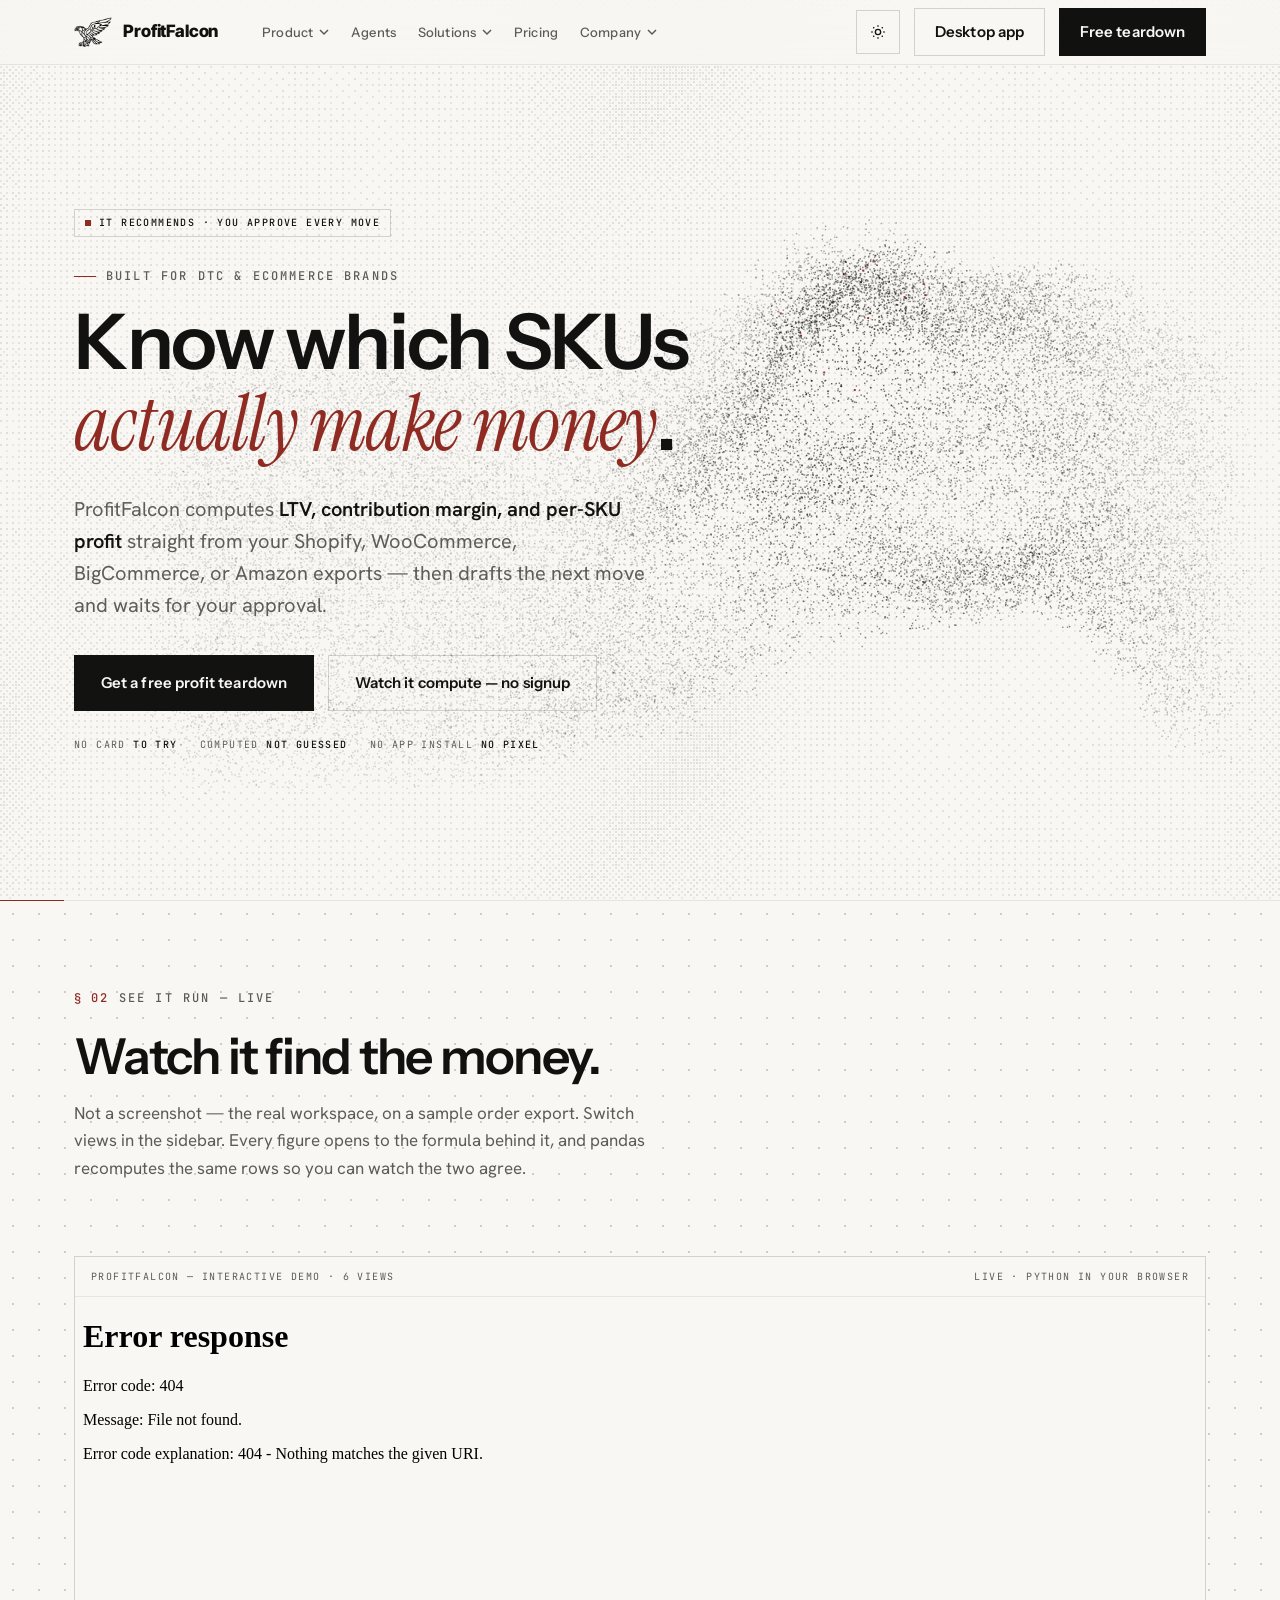
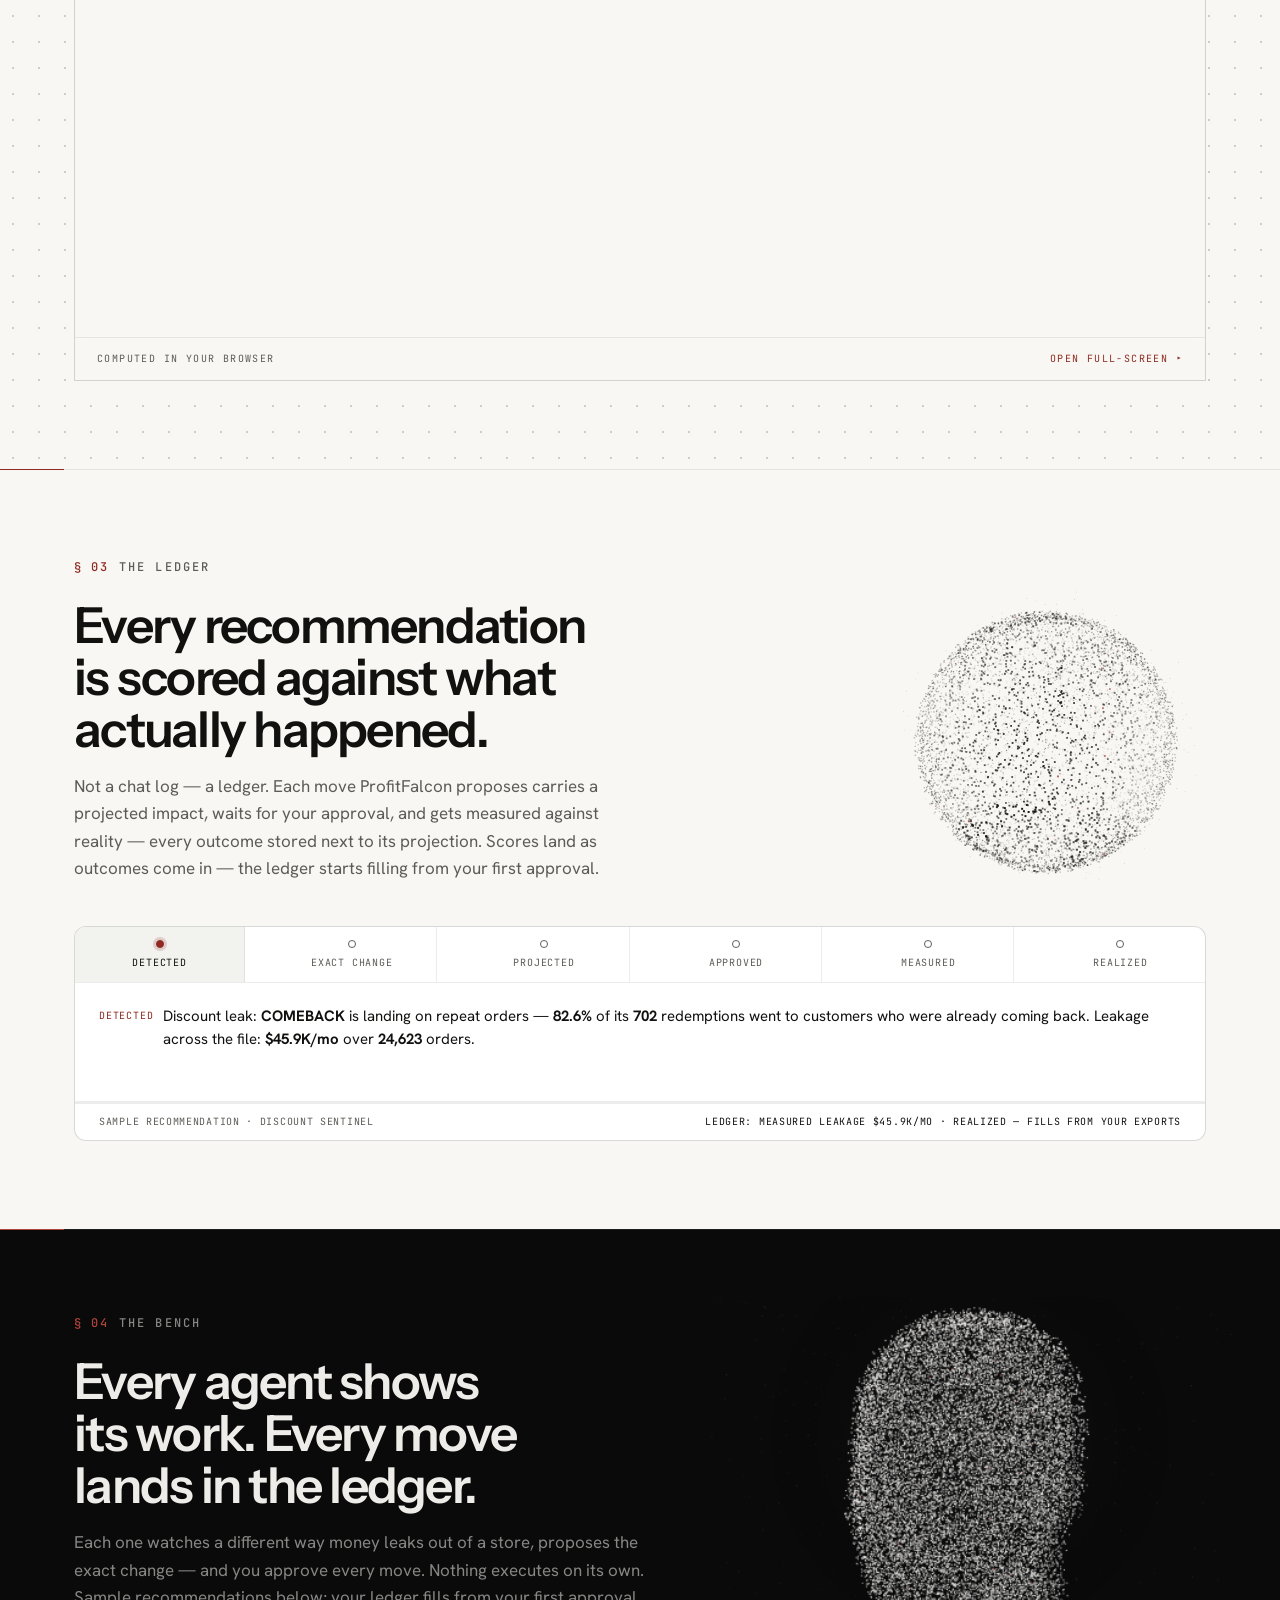
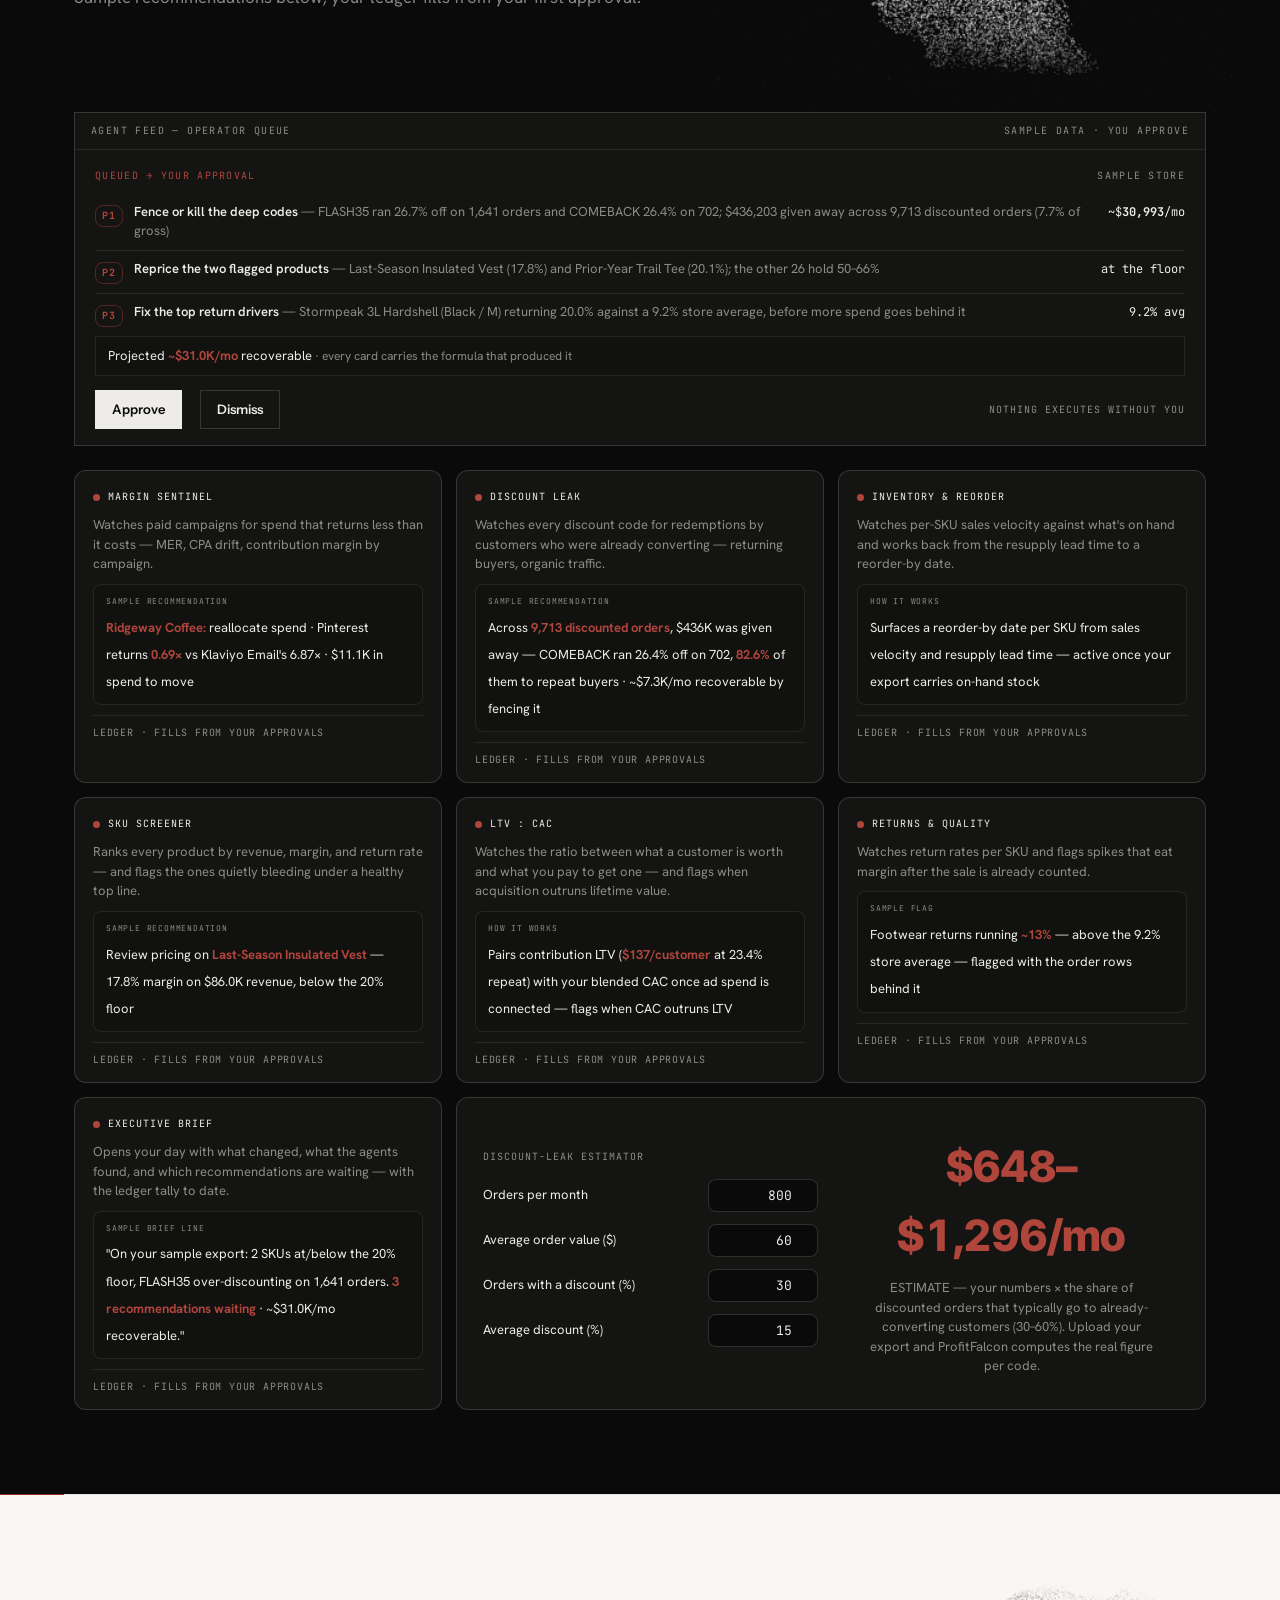
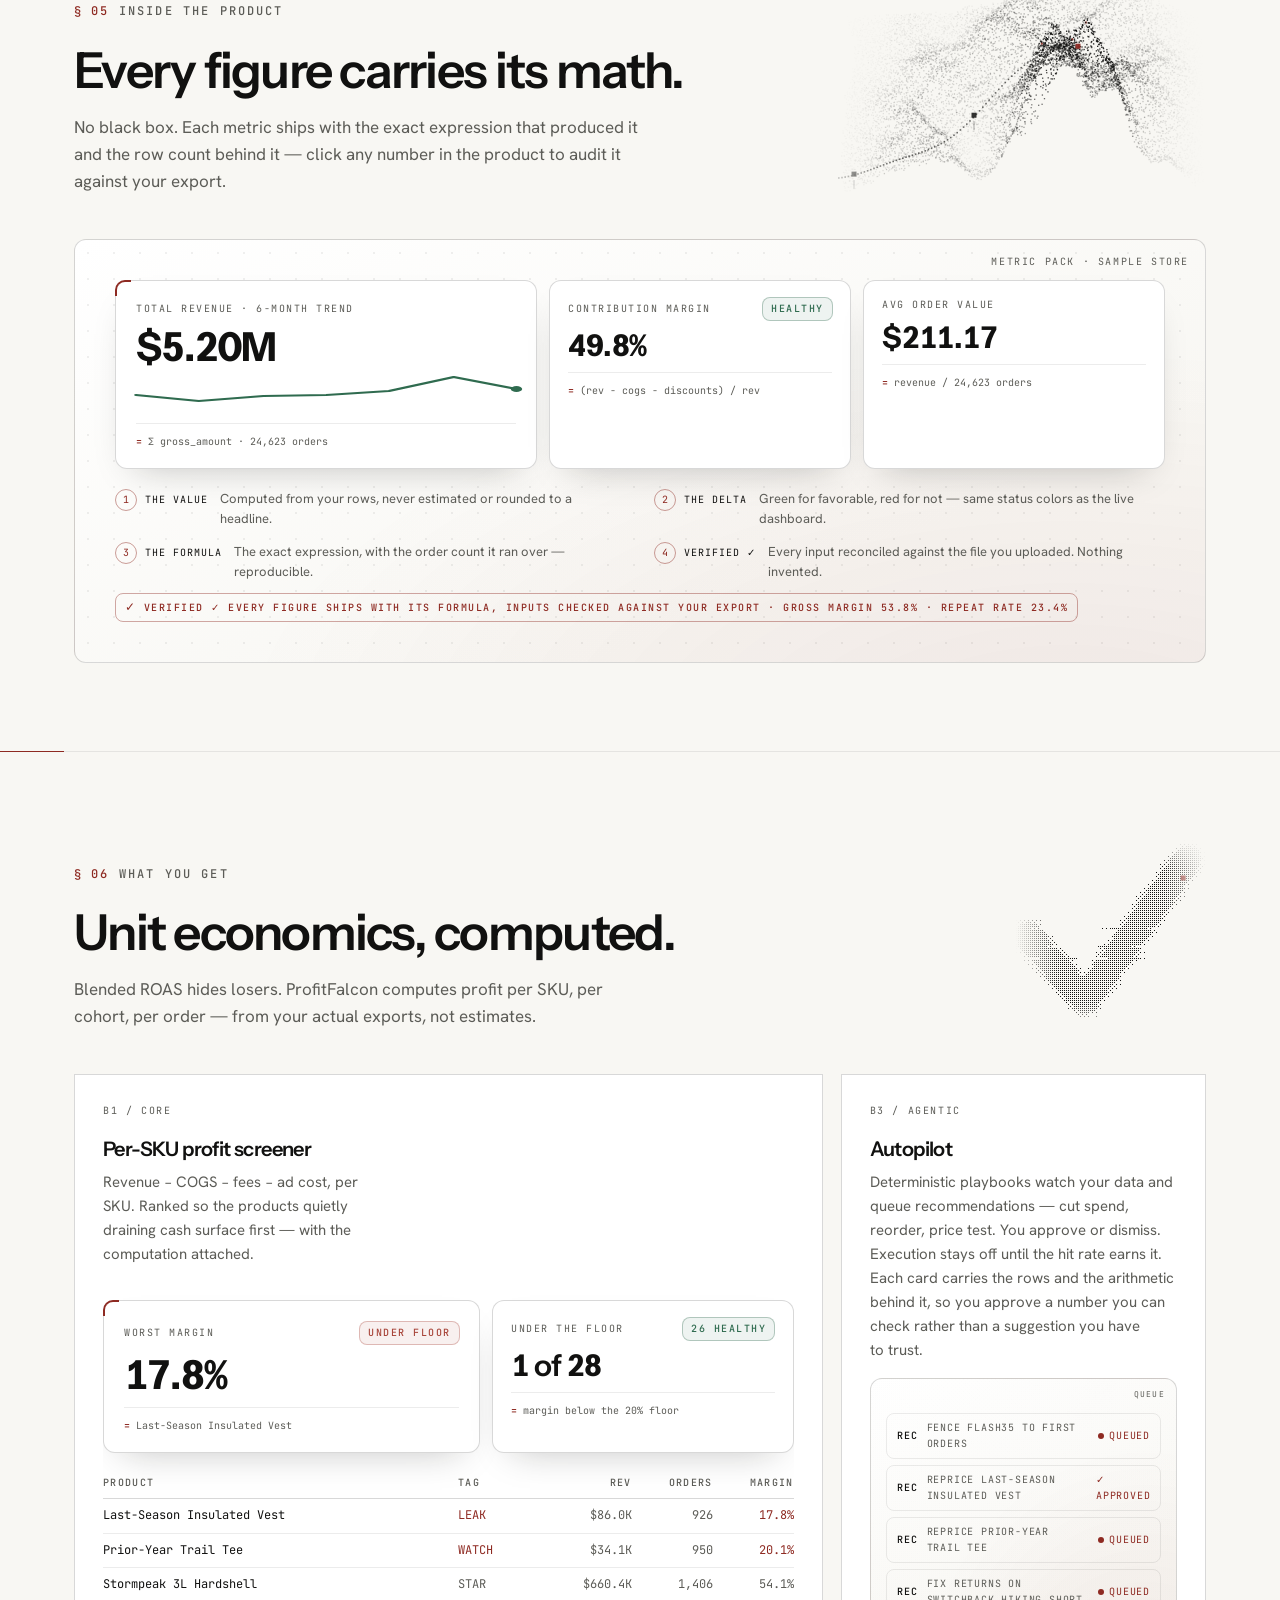
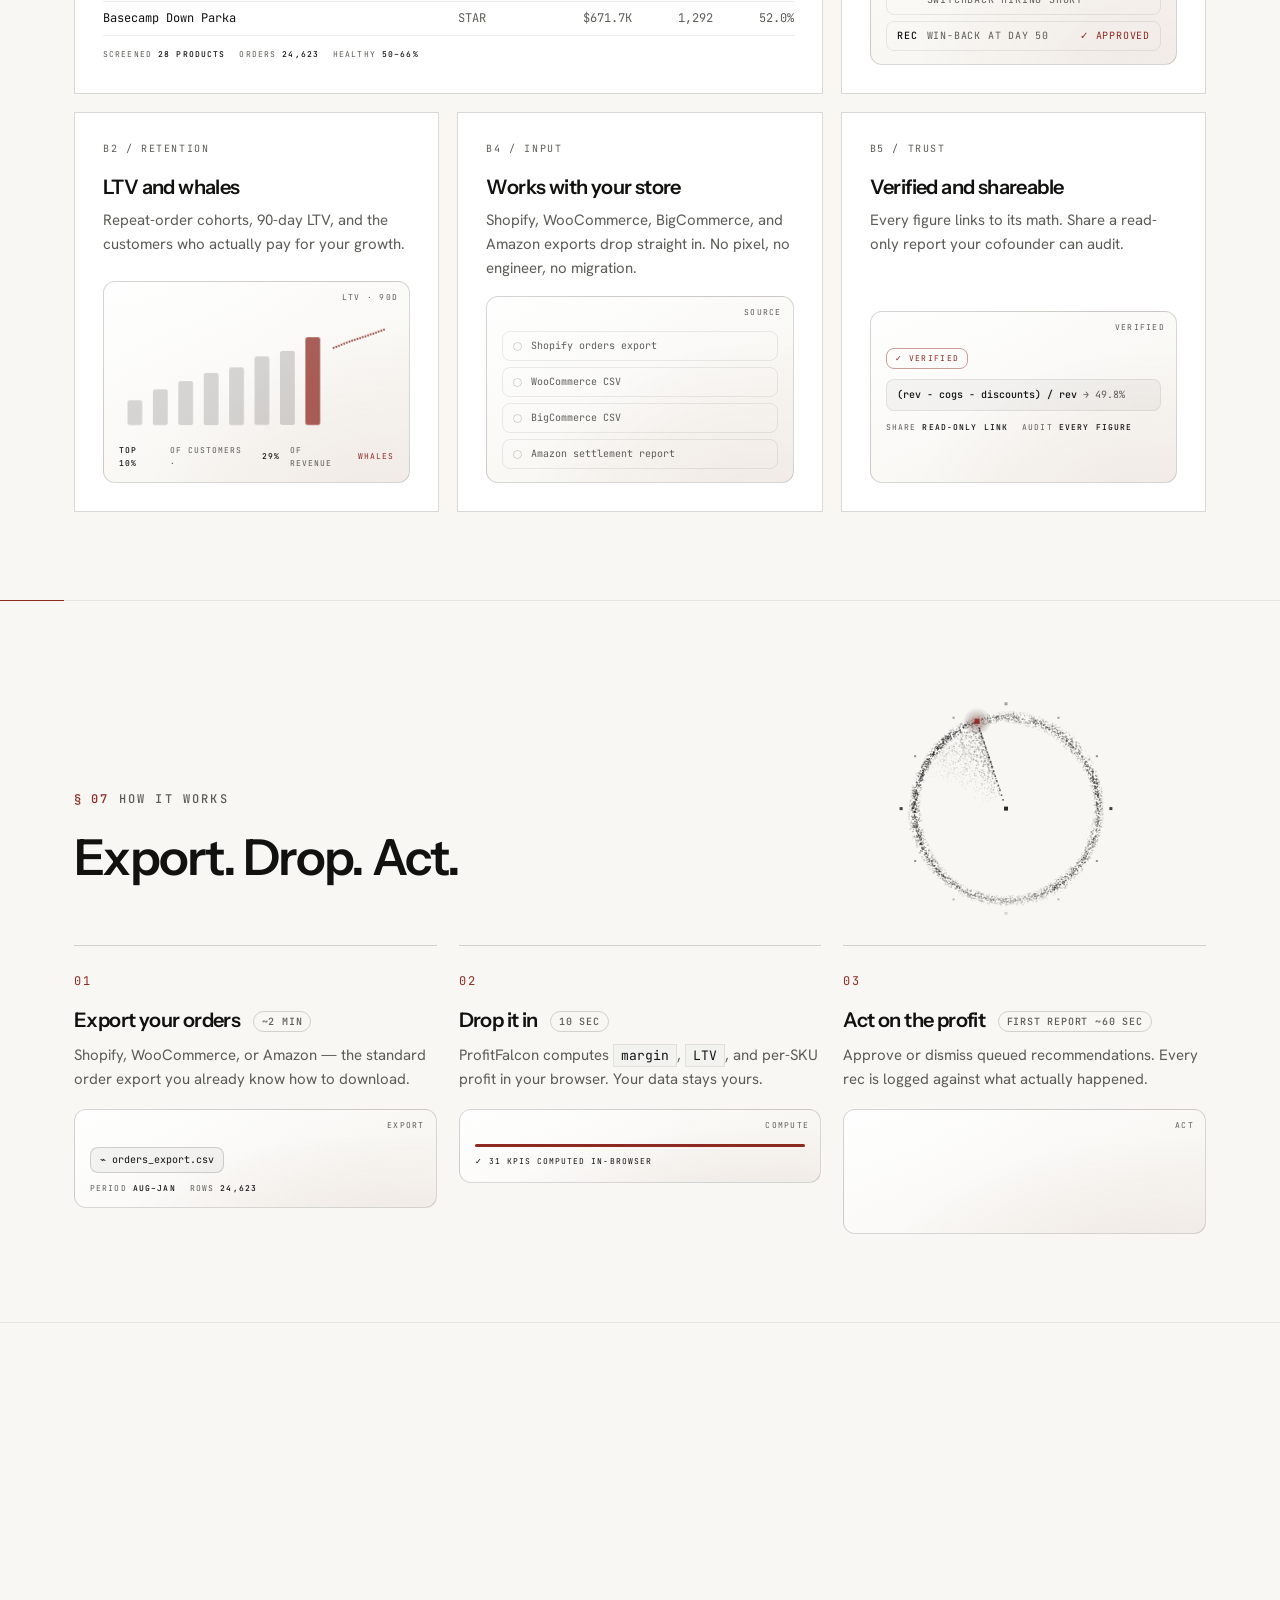
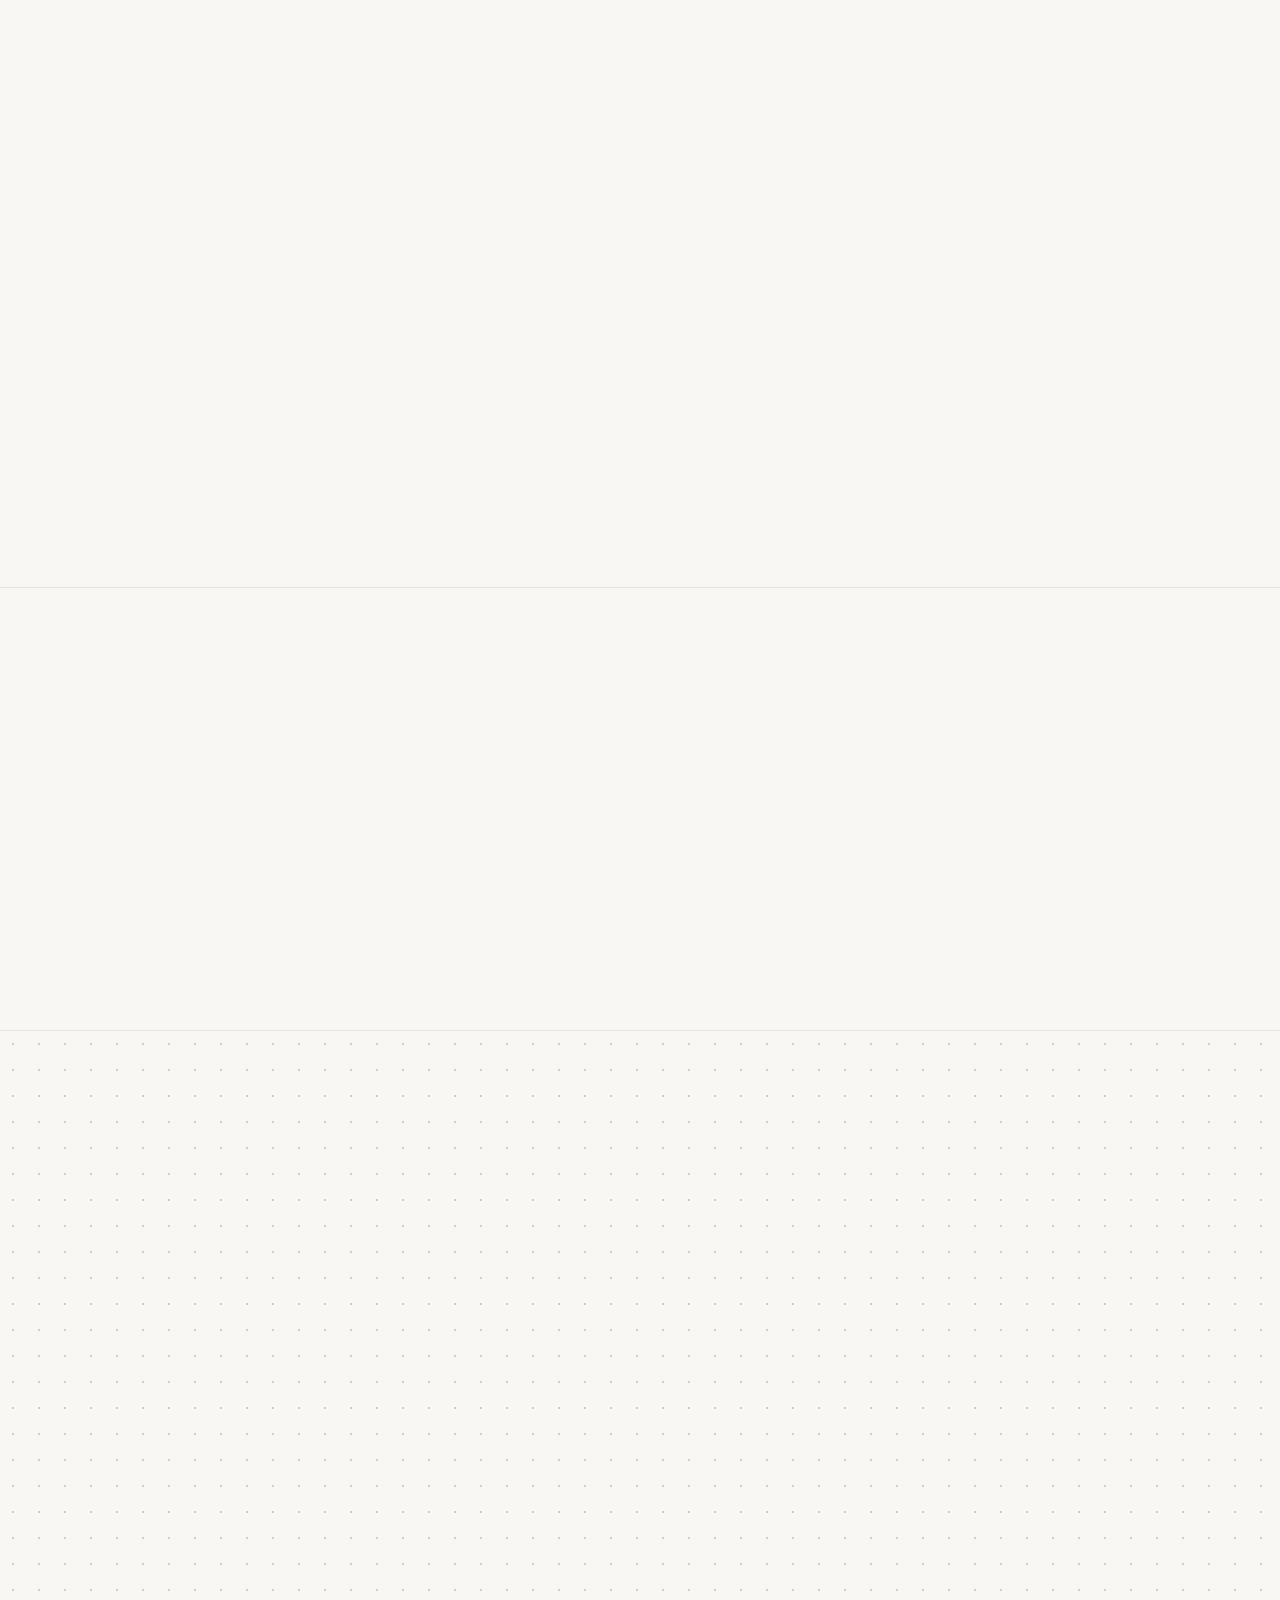
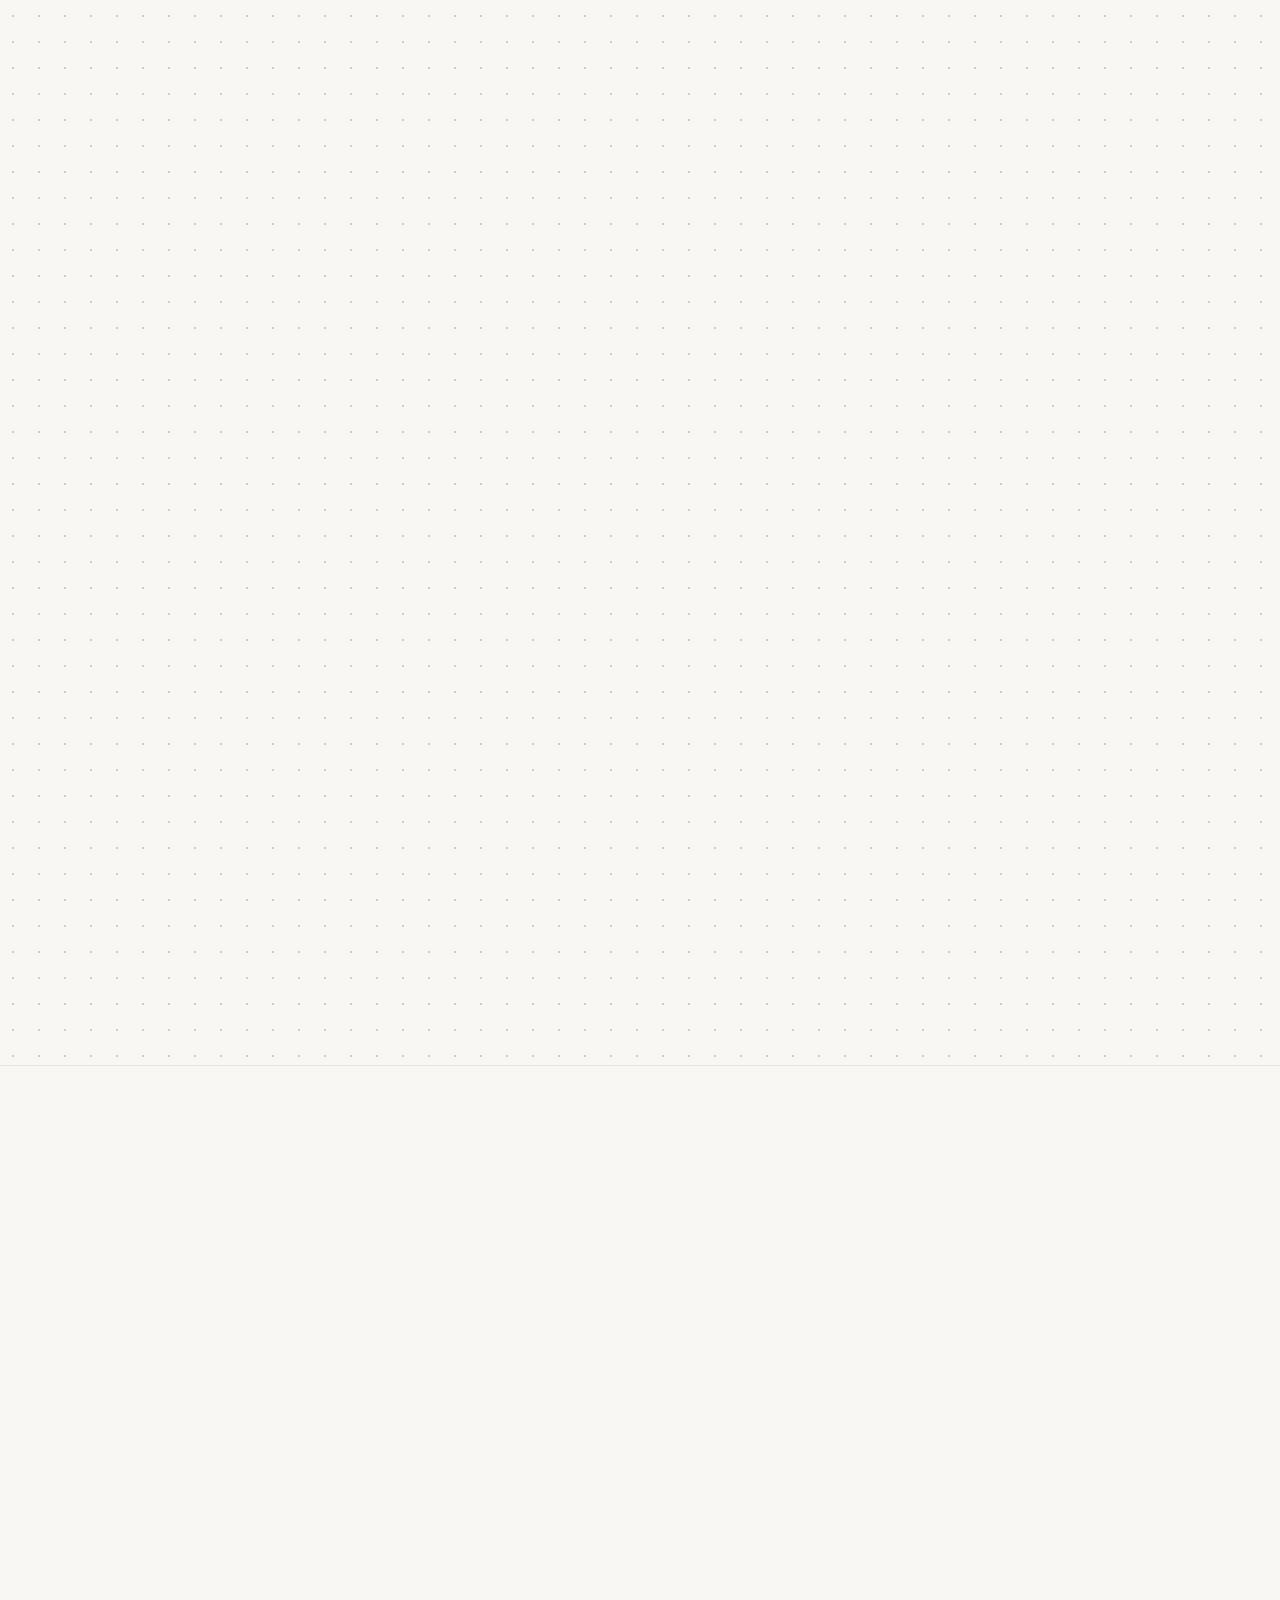
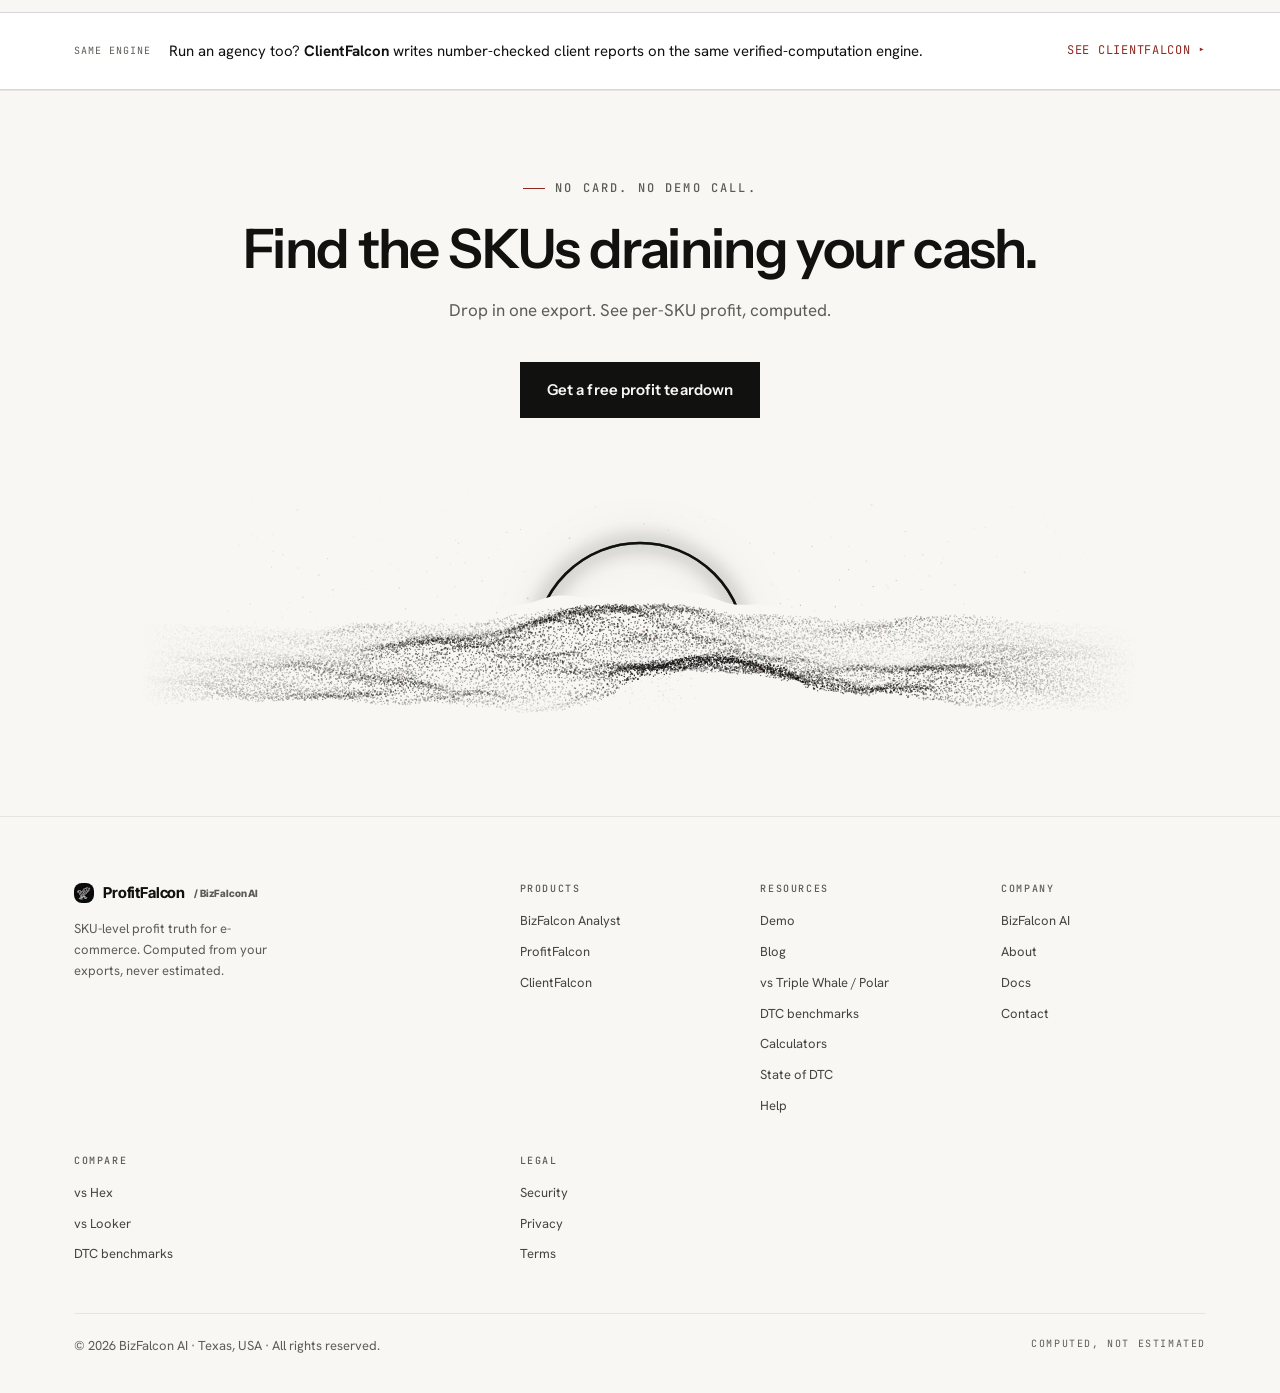
==== commit 5e59d0dd: "Interlude bands painted the page's accent at 2.2:1 `.interlude` is a theme island: it inverts agains" ====
--- a/index.html
+++ b/index.html
@@ -7,16 +7,16 @@
 <meta name="theme-color" content="#F8F7F3">
 <title>ProfitFalcon — Know which SKUs actually make money</title>
 <meta name="description" content="AI unit economics for ecommerce brands. LTV, contribution margin, and per-SKU profit computed from your Shopify, WooCommerce, BigCommerce, or Amazon exports — plus an AI product manager that drafts your next move.">
-<link rel="icon" href="favicon.ico?v=20260808c">
-<link rel="icon" type="image/png" sizes="32x32" href="favicon-32.png?v=20260808c">
-<link rel="apple-touch-icon" href="apple-touch-icon.png?v=20260808c">
+<link rel="icon" href="favicon.ico?v=20260808d">
+<link rel="icon" type="image/png" sizes="32x32" href="favicon-32.png?v=20260808d">
+<link rel="apple-touch-icon" href="apple-touch-icon.png?v=20260808d">
 <link rel="manifest" href="/talonomic-app.webmanifest">
 <meta name="apple-mobile-web-app-title" content="ProfitFalcon">
 <meta name="mobile-web-app-capable" content="yes">
 <link rel="preconnect" href="https://fonts.googleapis.com">
 <link rel="preconnect" href="https://fonts.gstatic.com" crossorigin>
 <link href="https://fonts.googleapis.com/css2?family=Instrument+Sans:wght@500;600&family=Hanken+Grotesk:wght@400;700&family=Inter+Tight:wght@800&family=JetBrains+Mono:wght@400;500;700&family=Instrument+Serif:ital@1&display=swap" rel="stylesheet">
-<link rel="stylesheet" href="./dusk.css?v=20260808c">
+<link rel="stylesheet" href="./dusk.css?v=20260808d">
 <style>
 /* ONE column, because there is only one child. The 1fr 1.05fr template reserved a
    second column that nothing has ever filled: measured at 1280px it was 555px of
@@ -1069,7 +1069,7 @@
   </div>
 </footer>
 
-<script defer src="./dusk-art.js?v=20260808c"></script>
+<script defer src="./dusk-art.js?v=20260808d"></script>
 <script>
 // Metric-pack tab peek: click to switch, auto-cycle until touched.
 // Skipped entirely under prefers-reduced-motion.
--- a/dusk.css
+++ b/dusk.css
@@ -1437,16 +1437,32 @@
    Same halftone atmosphere as the page body, opposite tile: bone dots on the
    ink band (light mode), ink dots on the paper band (dark mode). `fixed`
    keeps the tile aligned with the page atmosphere through the flip. ---------- */
+/* The interlude is a THEME ISLAND: it inverts against the page, so on a light page
+   it is dark and on a dark page it is light. It redeclared the SURFACE tokens and
+   stopped there — `--signal`, `--loss` and `--gain` kept the page's values, so on
+   the default light page the accent stayed light oxblood #8E2A22 while the island
+   painted itself #141413 behind it.
+
+   Measured live on all three marketing sites before this fix: `.a-pri` (P1/P2/P3),
+   `.rm-head`, `.rm-proj b` and `.bn-move b` rendered rgb(142,42,34) on rgb(20,20,19)
+   at **2.2:1**, against a stated 4.5:1 non-negotiable — 9 to 14 failing nodes per
+   site, in the theme every visitor gets by default.
+
+   An island has to invert COMPLETELY or not at all. The money roles come with it,
+   because the ledger palette is defined as brand(signal) != loss != gain and
+   flipping only two of the three re-collides them. */
 .interlude{
   background:url(textures/halftone-bone.webp) repeat fixed 0 0/720px 720px,#0A0A0B;padding:84px 0;
   --bg:#0A0A0B;--bg2:#111110;--card:#141413;--fg:#EDECE8;
   --mut:rgba(237,236,232,.55);--line:rgba(237,236,232,.16);--line-soft:rgba(237,236,232,.09);--dot:rgba(237,236,232,.10);
+  --signal:#B0453B;--signal-ink:#FFFFFF;--loss:#C56A5B;--gain:#5FA382;
   color:var(--fg);
 }
 :root:not([data-theme="light"]) .interlude{
   background:url(textures/halftone-ink.webp) repeat fixed 0 0/720px 720px,#F8F7F3;
   --bg:#F8F7F3;--bg2:#FFFFFF;--card:#FFFFFF;--fg:#111110;
   --mut:rgba(17,17,16,.55);--line:rgba(17,17,16,.16);--line-soft:rgba(17,17,16,.09);--dot:rgba(17,17,16,.10);
+  --signal:#8E2A22;--signal-ink:#FFFFFF;--loss:#A8453A;--gain:#2F6B4F;
 }
 .interlude .sec-head h2,.interlude h3{color:var(--fg)}
 .interlude .sec-head p{color:var(--mut)}
@@ -1493,11 +1509,16 @@
   background:url(textures/halftone-ink.webp) repeat fixed 0 0/720px 720px,#F8F7F3;
   --bg:#F8F7F3;--bg2:#FFFFFF;--card:#FFFFFF;--fg:#111110;
   --mut:rgba(17,17,16,.55);--line:rgba(17,17,16,.16);--line-soft:rgba(17,17,16,.09);--dot:rgba(17,17,16,.10);
+  /* Un-flips to a LIGHT surface, so it owes the LIGHT accent. Without this it
+     inherited --signal:#B0453B from .interlude and painted the dark-mode oxblood
+     on white — 4.9:1 where the light token gives 7.5:1. */
+  --signal:#8E2A22;--signal-ink:#FFFFFF;--loss:#A8453A;--gain:#2F6B4F;
 }
 :root:not([data-theme="light"]) .interlude--engine{
   background:url(textures/halftone-bone.webp) repeat fixed 0 0/720px 720px,#0A0A0B;
   --bg:#0A0A0B;--bg2:#111110;--card:#141413;--fg:#EDECE8;
   --mut:rgba(237,236,232,.55);--line:rgba(237,236,232,.16);--line-soft:rgba(237,236,232,.09);--dot:rgba(237,236,232,.10);
+  --signal:#B0453B;--signal-ink:#FFFFFF;--loss:#C56A5B;--gain:#5FA382;
 }
 #integrations{padding:84px 0}
 .interlude--engine .wrap{position:relative}
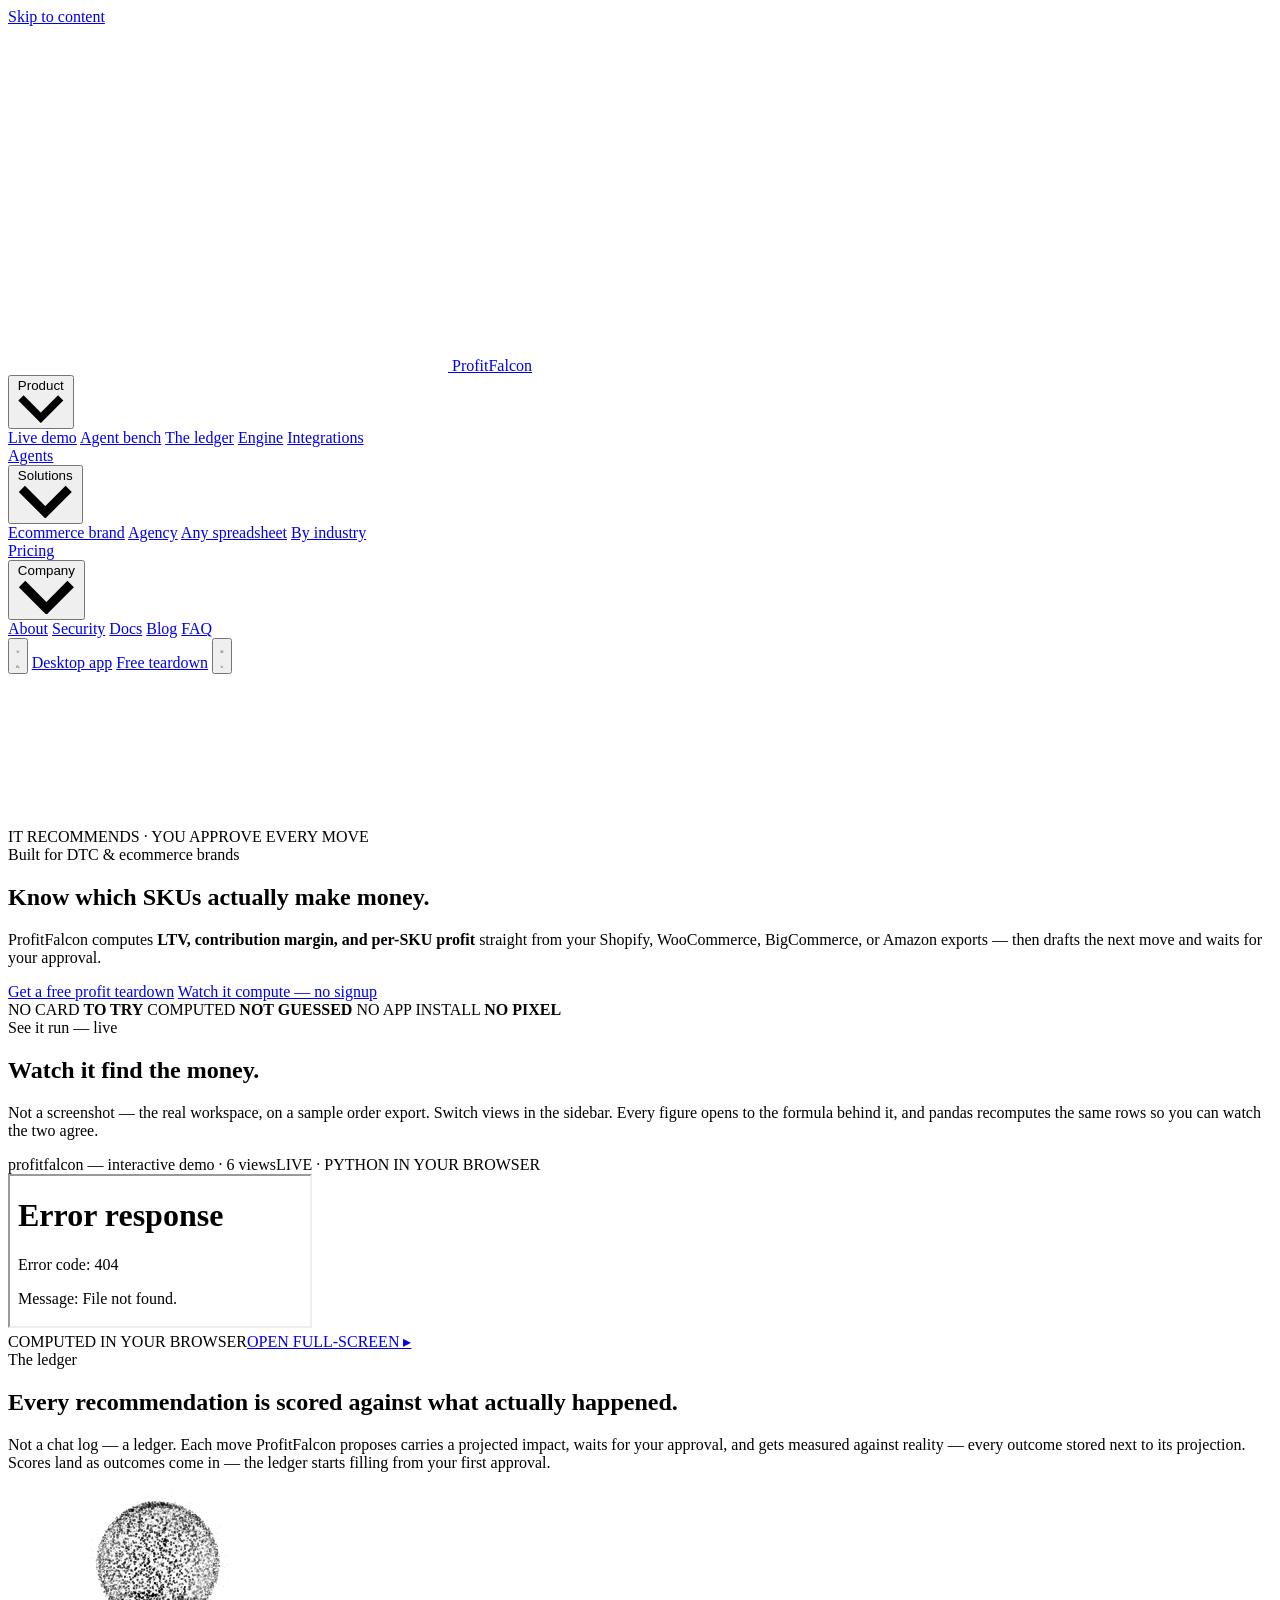
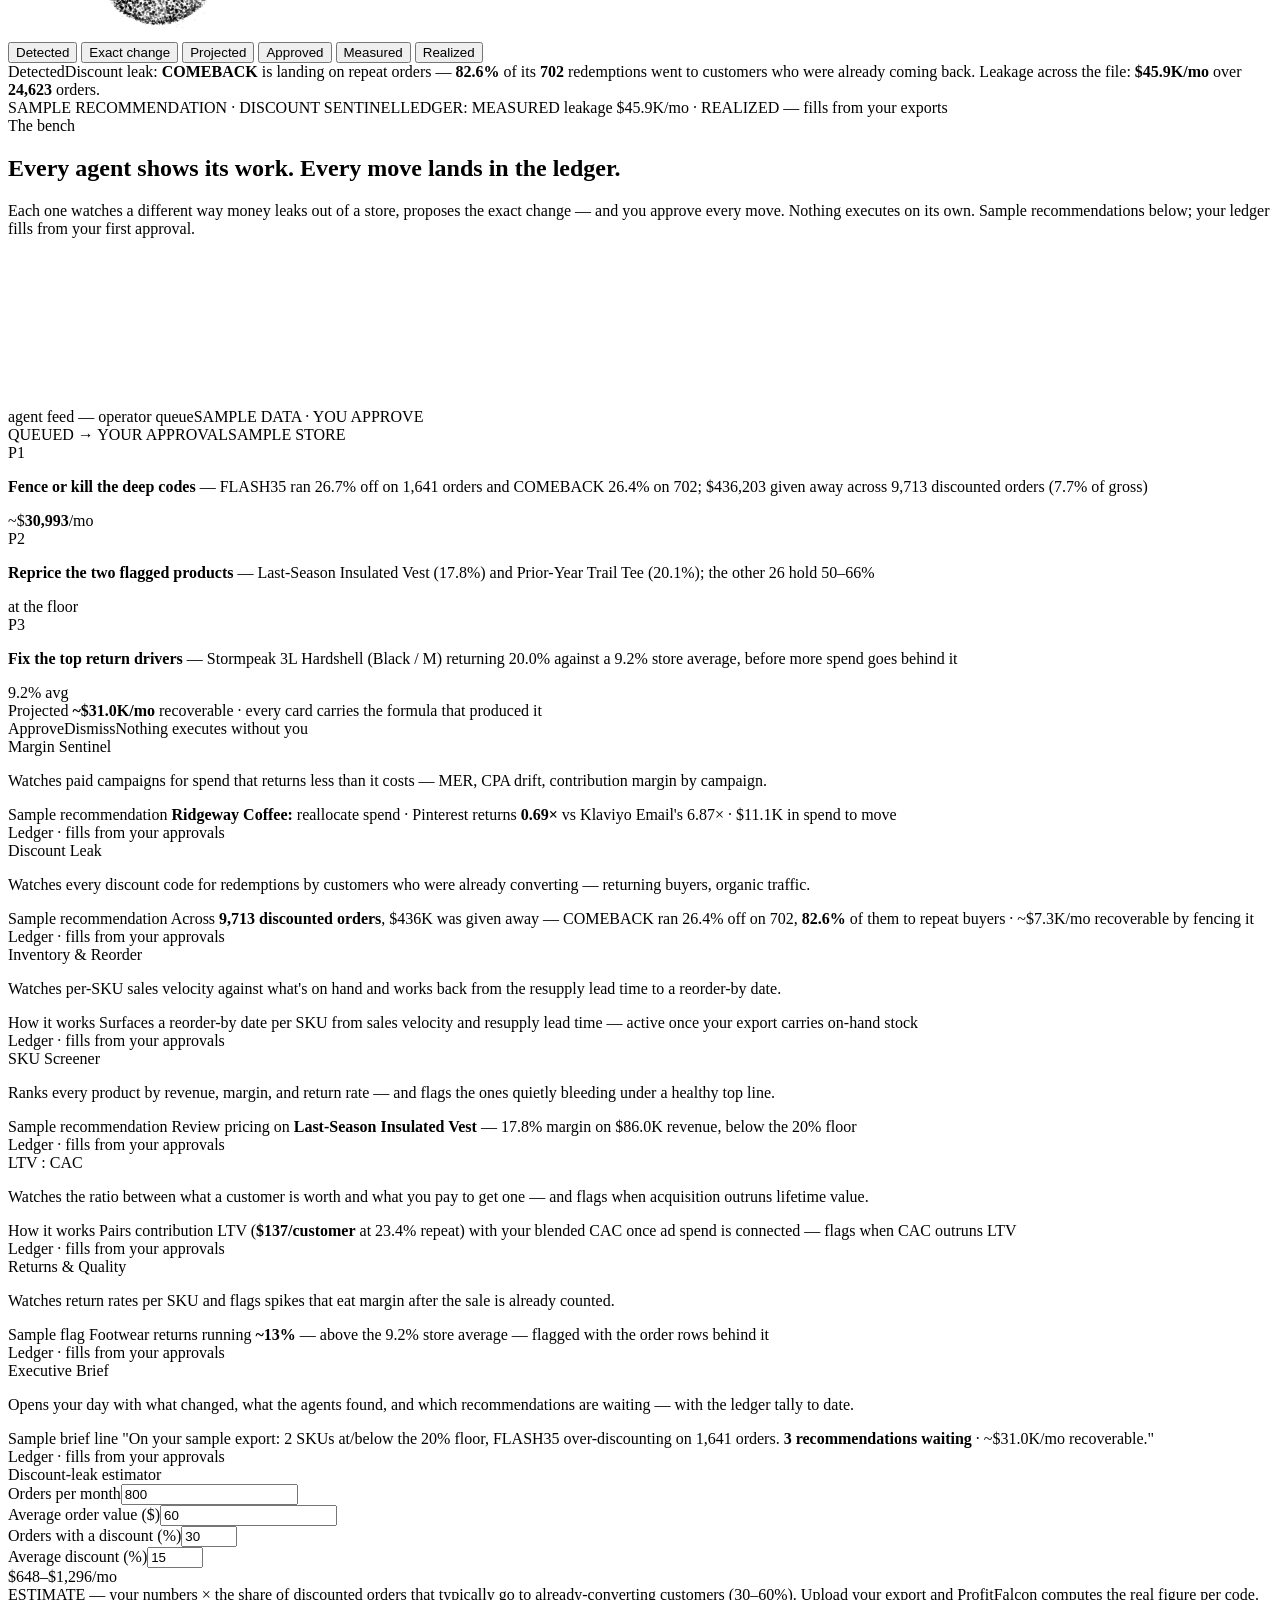
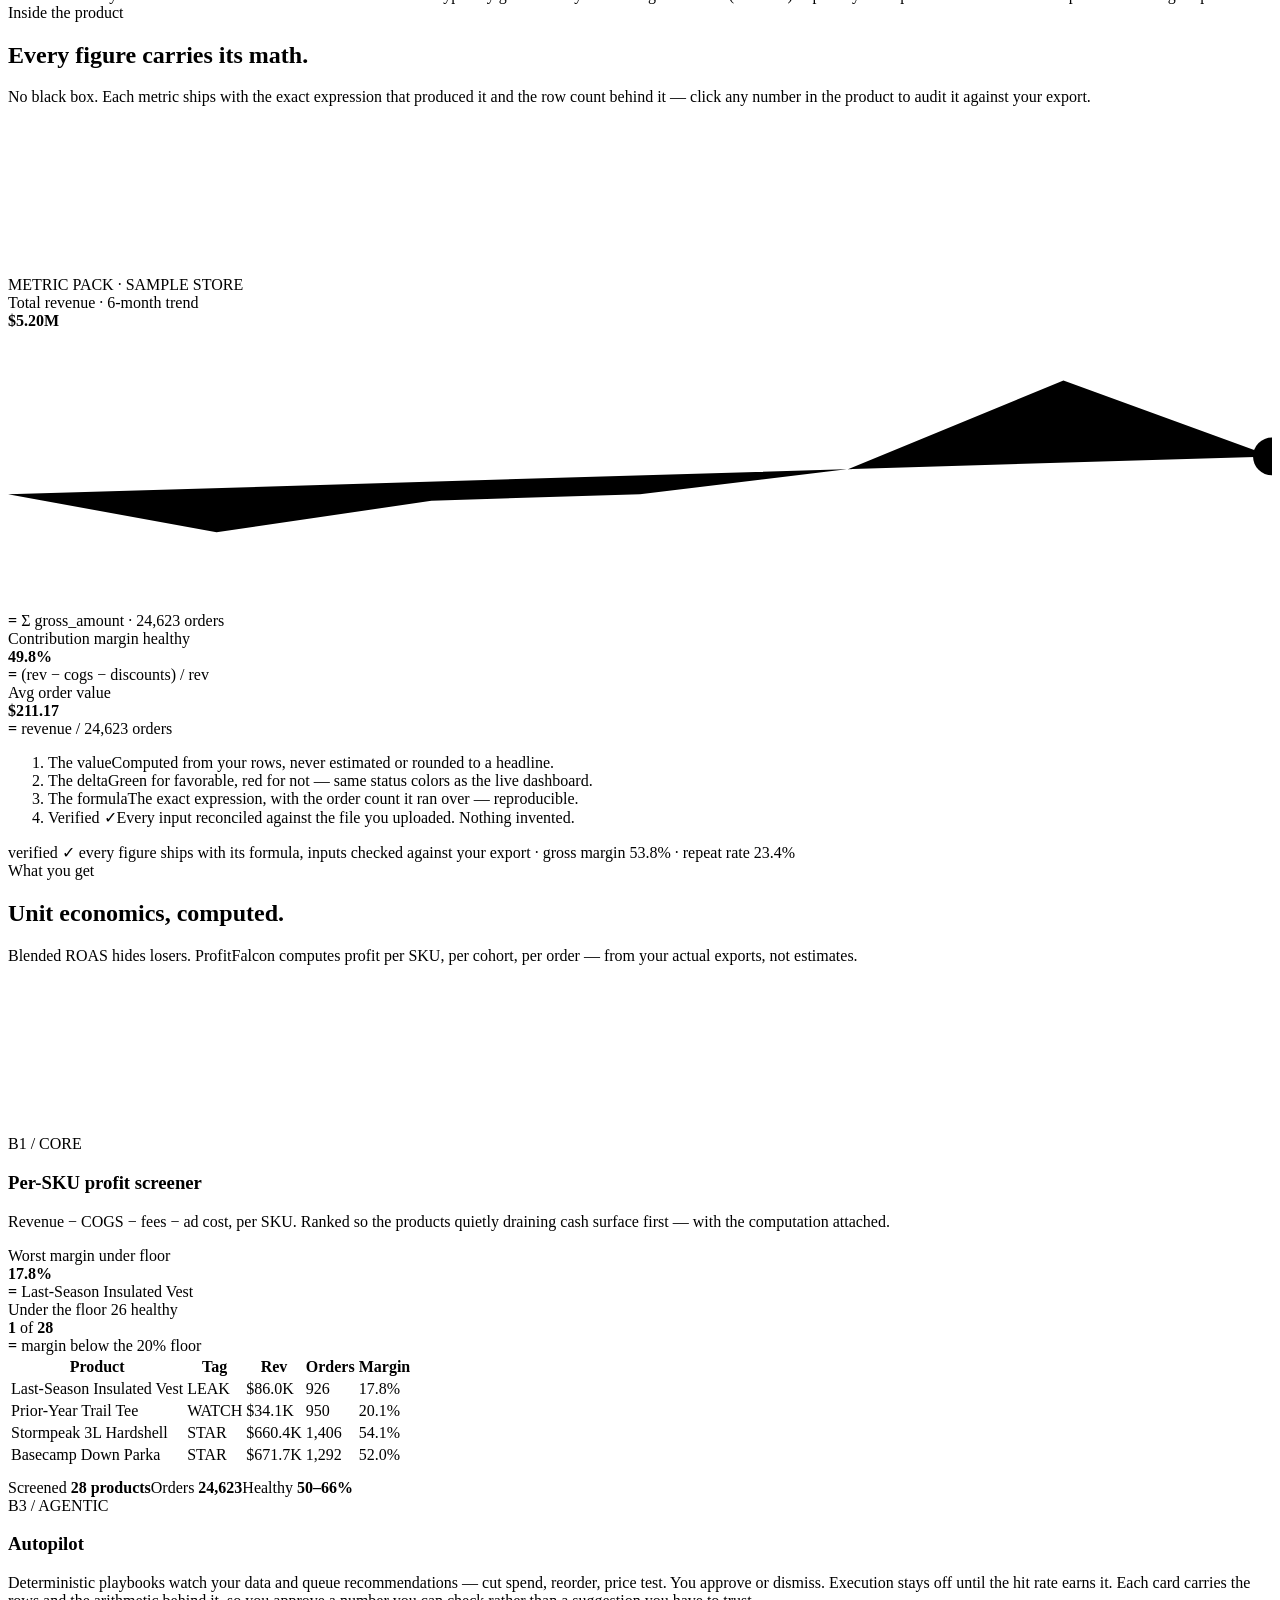
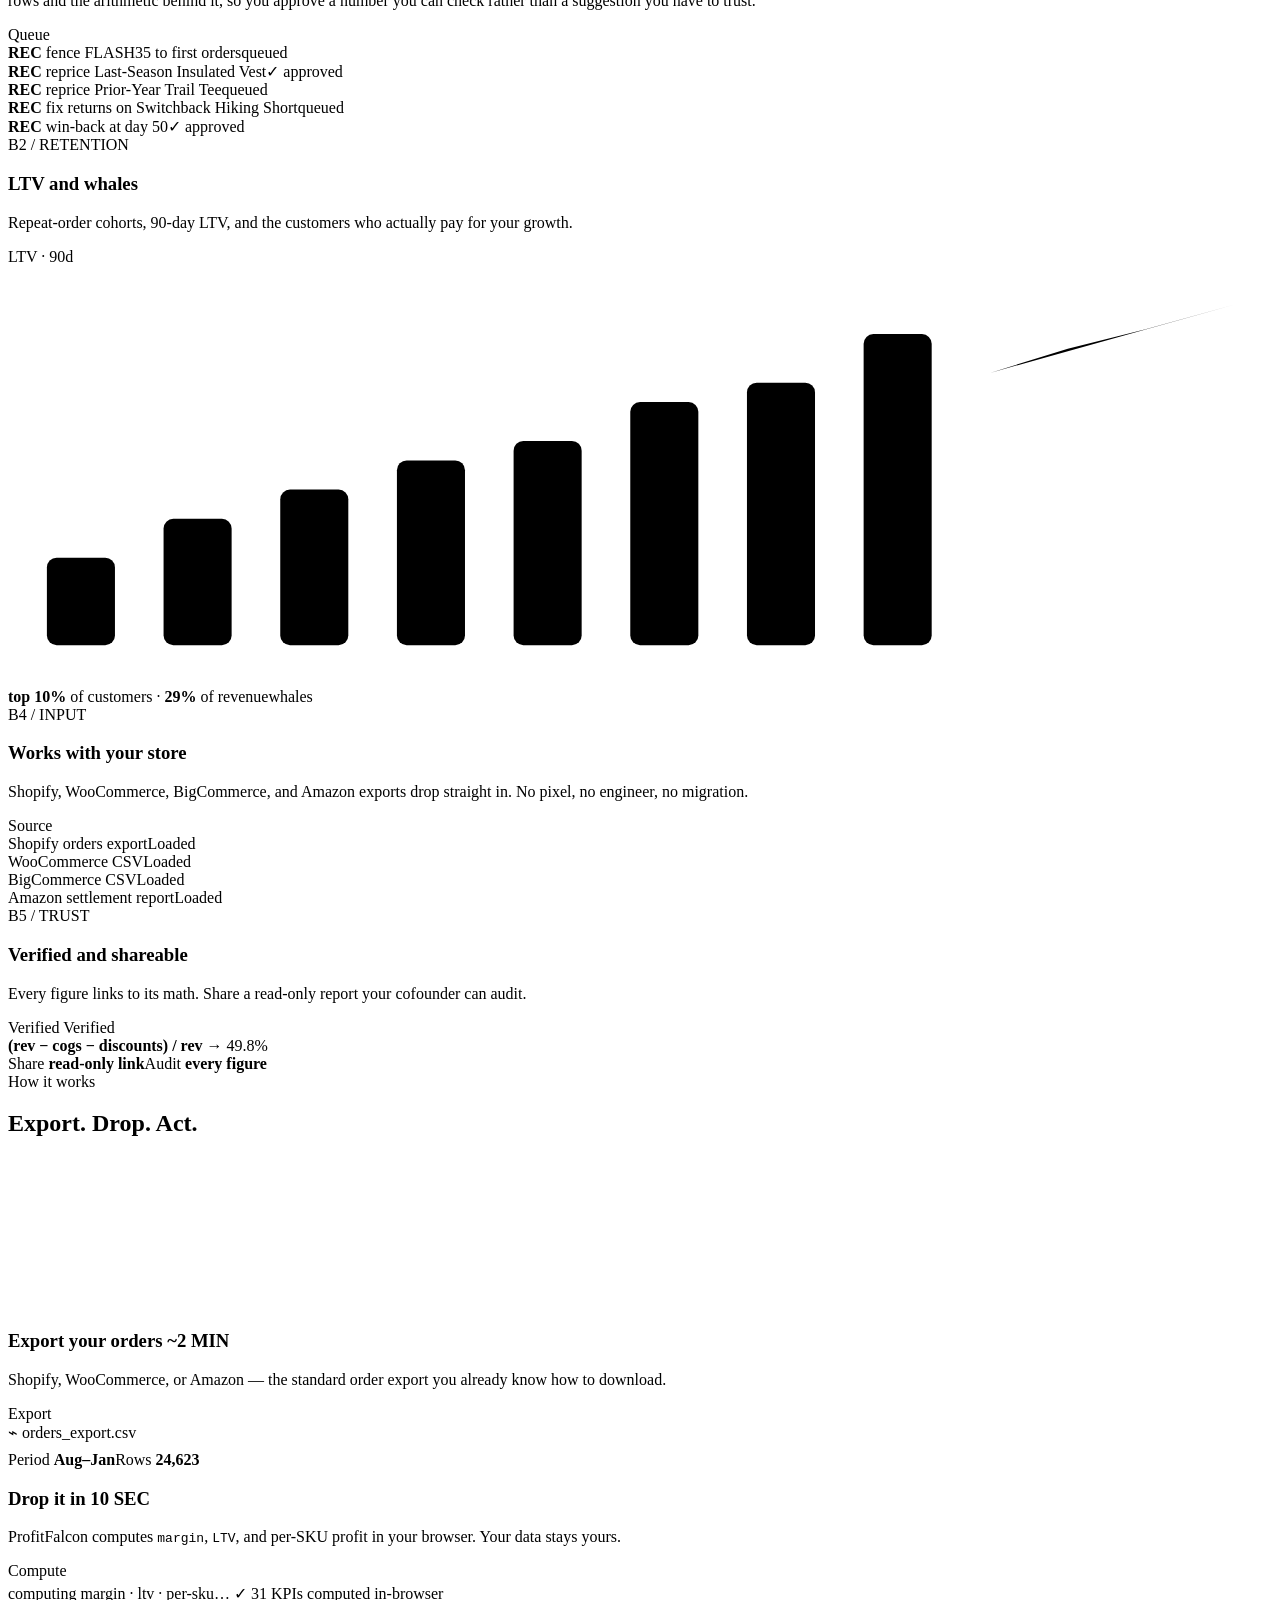
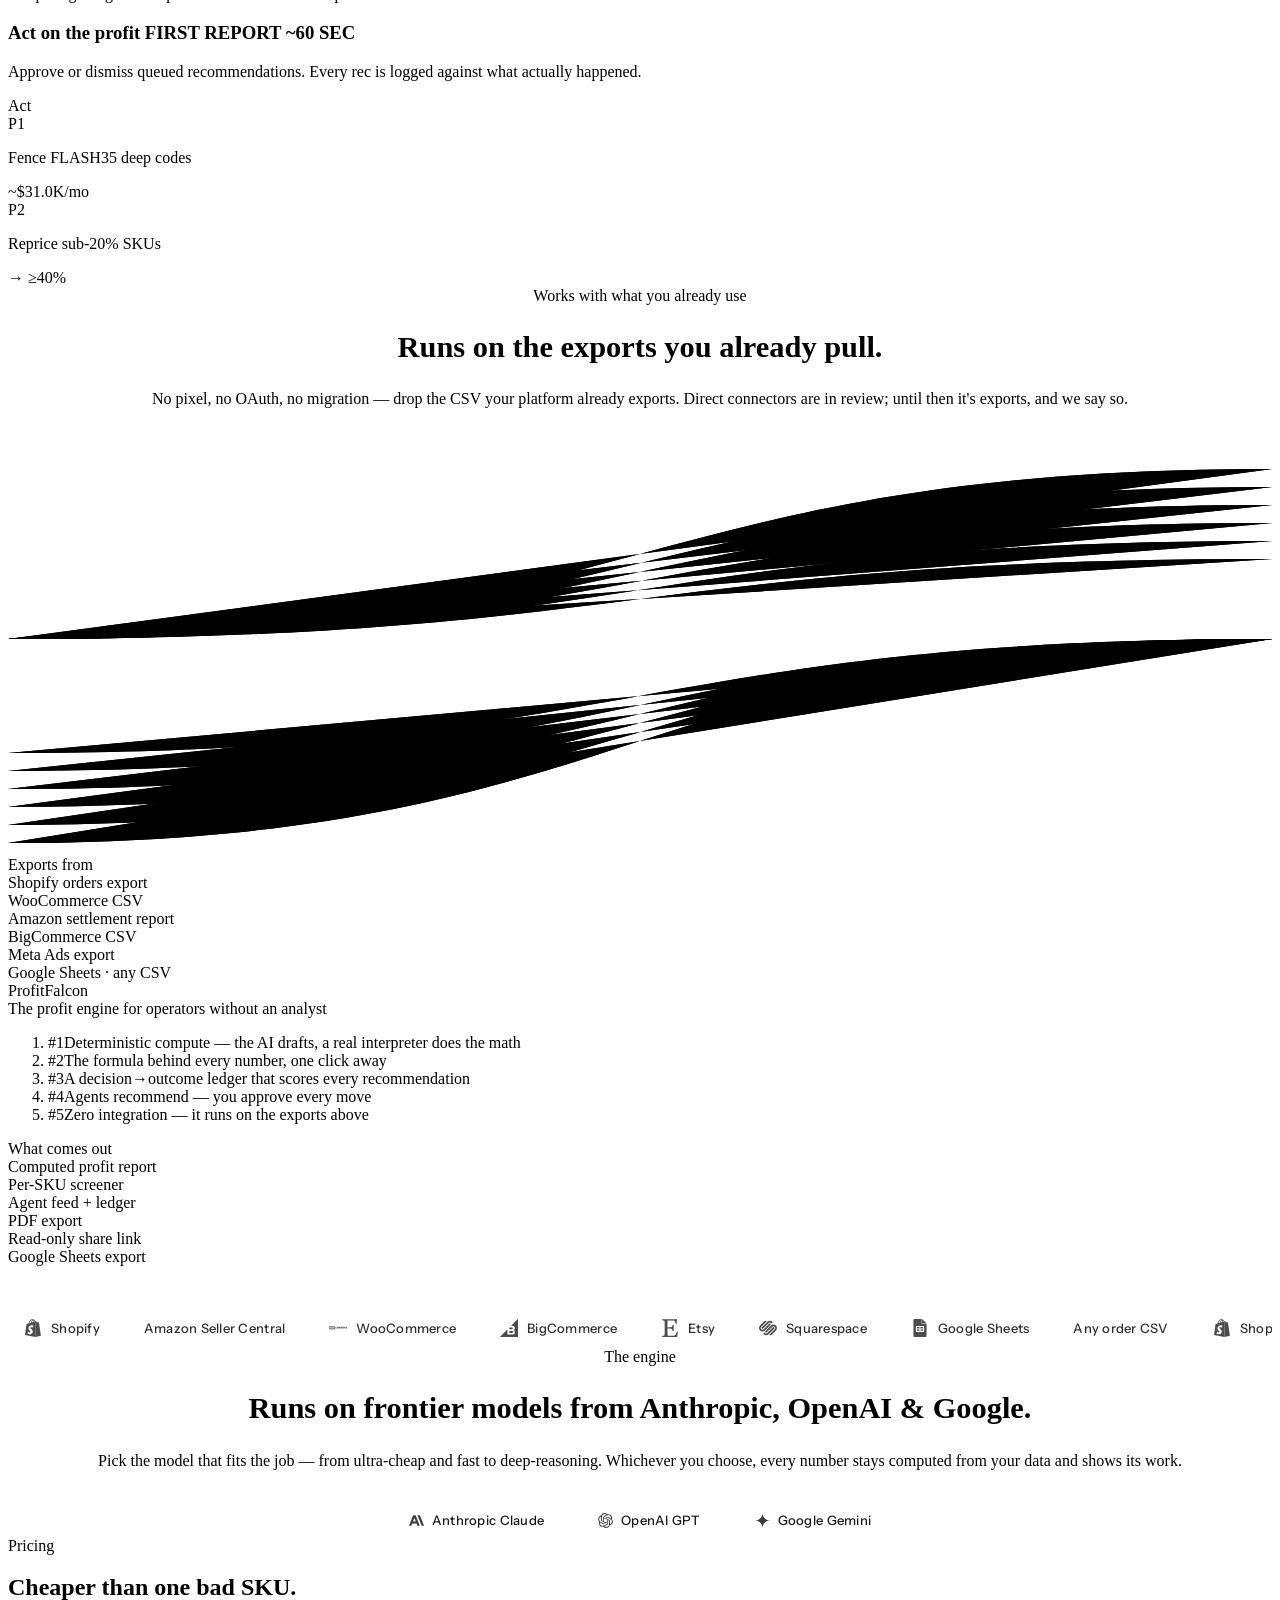
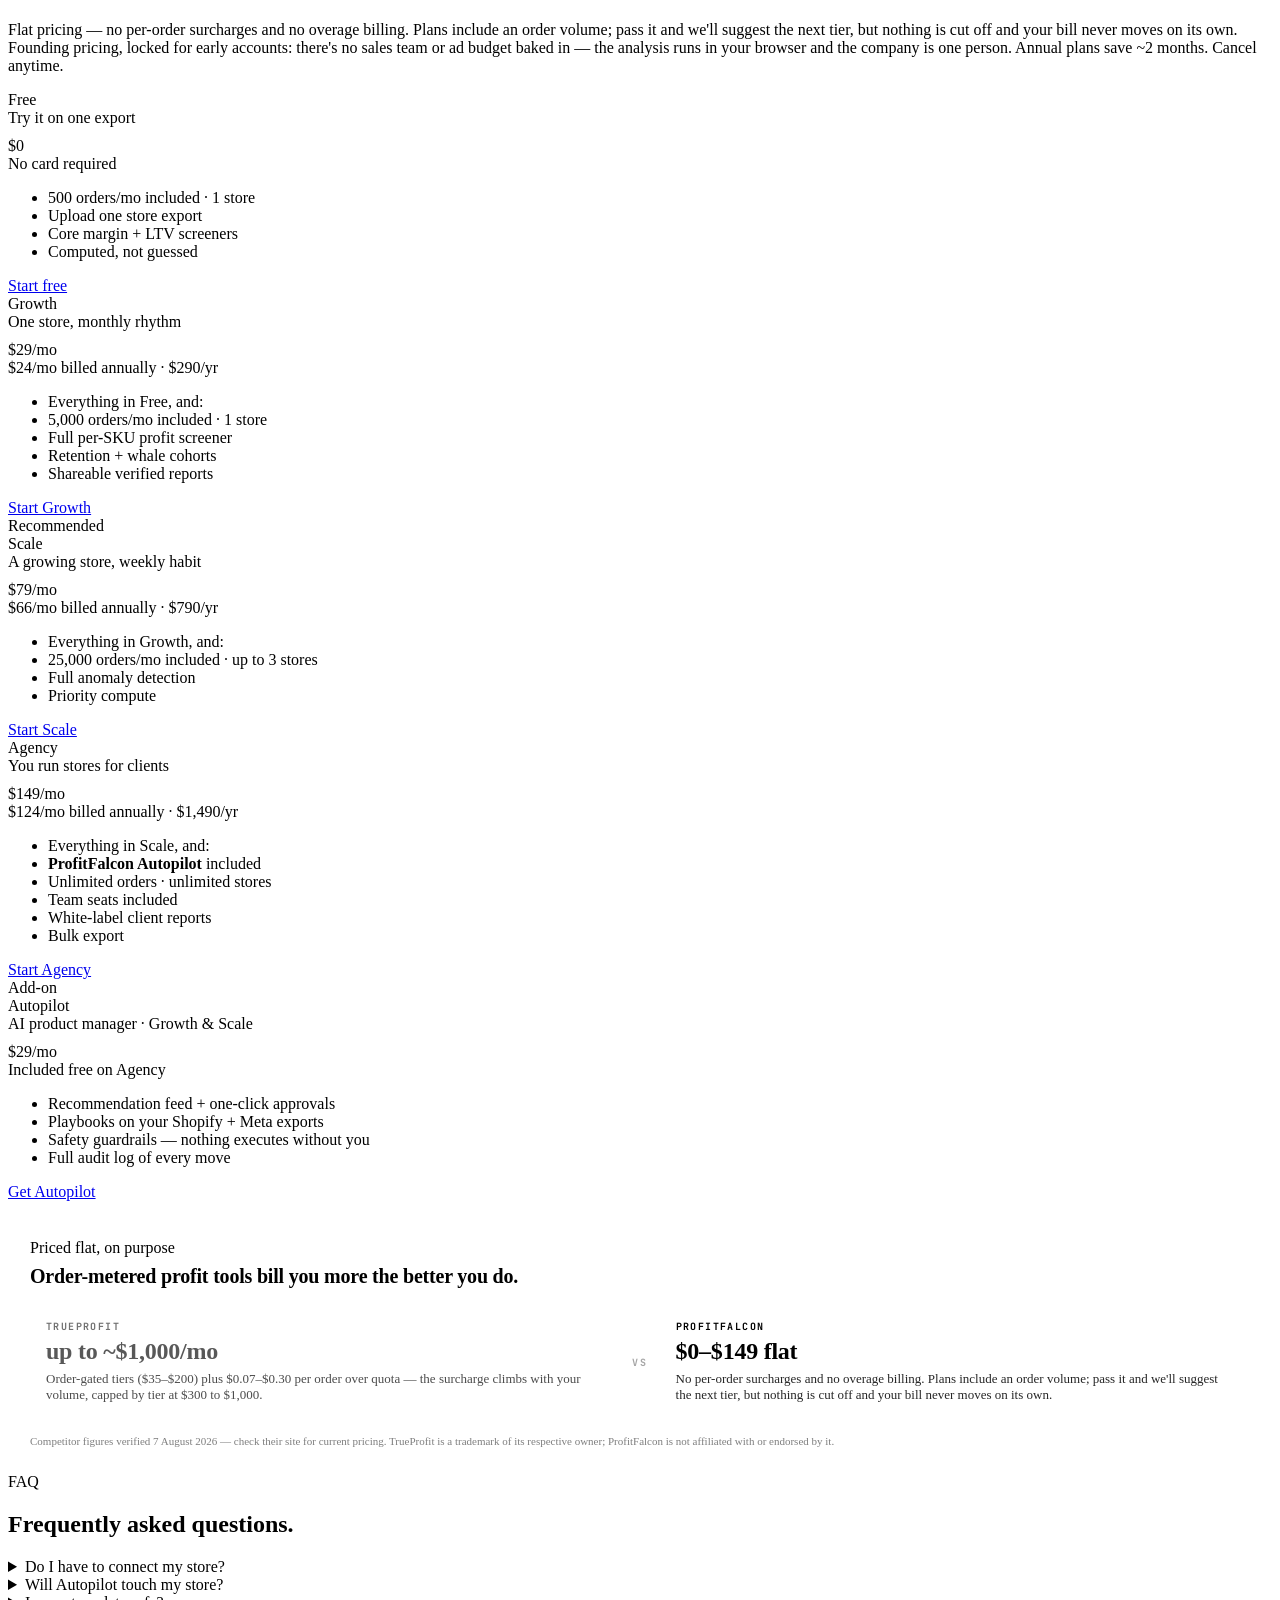
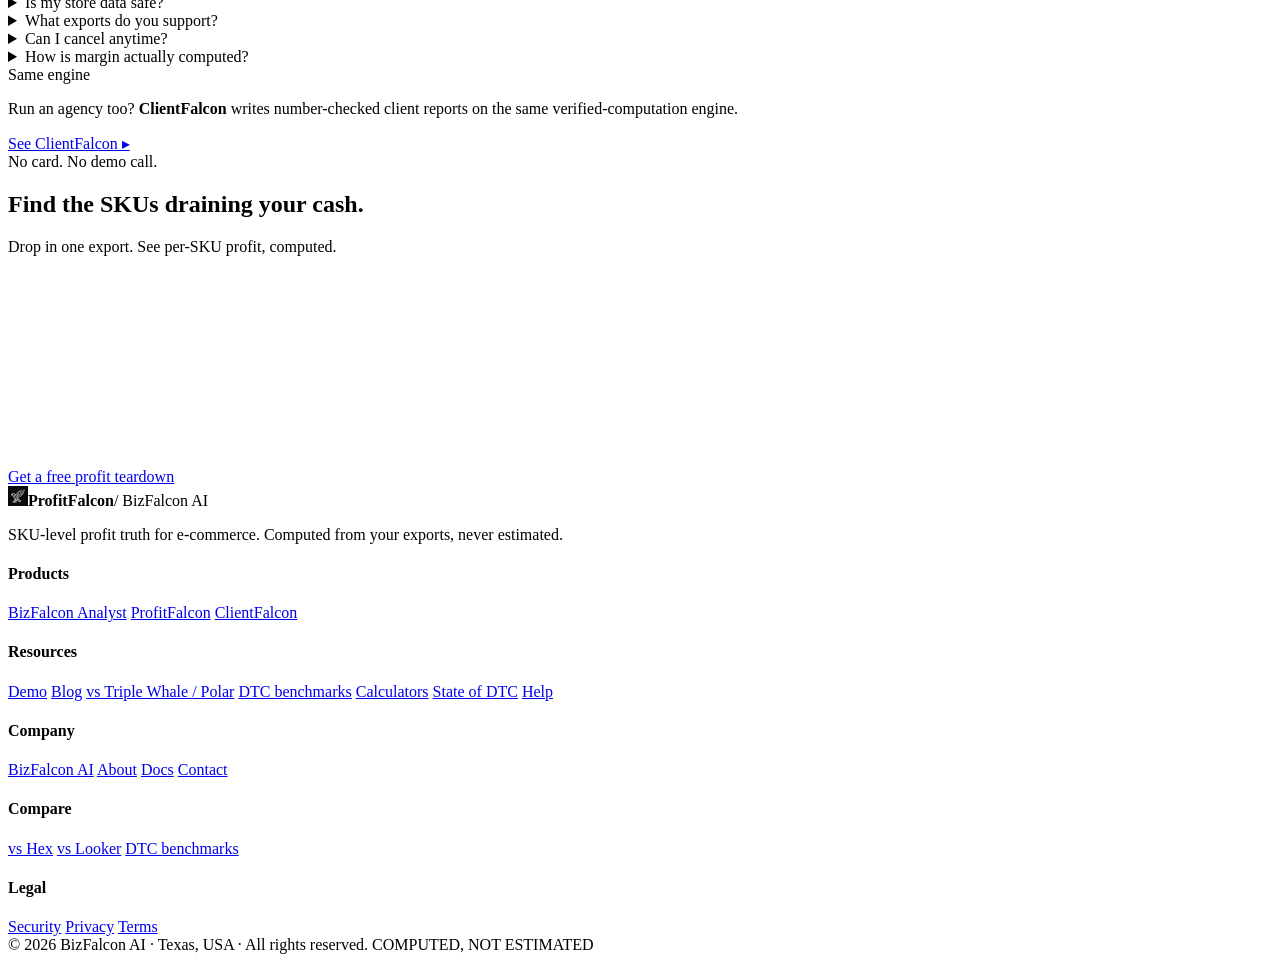
==== commit 1f4f6791: "Stop the queue animation under prefers-reduced-motion The global reduced-motion block sets `*{transi" ====
--- a/index.html
+++ b/index.html
@@ -7,16 +7,16 @@
 <meta name="theme-color" content="#F8F7F3">
 <title>ProfitFalcon — Know which SKUs actually make money</title>
 <meta name="description" content="AI unit economics for ecommerce brands. LTV, contribution margin, and per-SKU profit computed from your Shopify, WooCommerce, BigCommerce, or Amazon exports — plus an AI product manager that drafts your next move.">
-<link rel="icon" href="favicon.ico?v=20260808d">
-<link rel="icon" type="image/png" sizes="32x32" href="favicon-32.png?v=20260808d">
-<link rel="apple-touch-icon" href="apple-touch-icon.png?v=20260808d">
+<link rel="icon" href="favicon.ico?v=20260808e">
+<link rel="icon" type="image/png" sizes="32x32" href="favicon-32.png?v=20260808e">
+<link rel="apple-touch-icon" href="apple-touch-icon.png?v=20260808e">
 <link rel="manifest" href="/talonomic-app.webmanifest">
 <meta name="apple-mobile-web-app-title" content="ProfitFalcon">
 <meta name="mobile-web-app-capable" content="yes">
 <link rel="preconnect" href="https://fonts.googleapis.com">
 <link rel="preconnect" href="https://fonts.gstatic.com" crossorigin>
 <link href="https://fonts.googleapis.com/css2?family=Instrument+Sans:wght@500;600&family=Hanken+Grotesk:wght@400;700&family=Inter+Tight:wght@800&family=JetBrains+Mono:wght@400;500;700&family=Instrument+Serif:ital@1&display=swap" rel="stylesheet">
-<link rel="stylesheet" href="./dusk.css?v=20260808d">
+<link rel="stylesheet" href="./dusk.css?v=20260808e">
 <style>
 /* ONE column, because there is only one child. The 1fr 1.05fr template reserved a
    second column that nothing has ever filled: measured at 1280px it was 555px of
@@ -1069,7 +1069,7 @@
   </div>
 </footer>
 
-<script defer src="./dusk-art.js?v=20260808d"></script>
+<script defer src="./dusk-art.js?v=20260808e"></script>
 <script>
 // Metric-pack tab peek: click to switch, auto-cycle until touched.
 // Skipped entirely under prefers-reduced-motion.
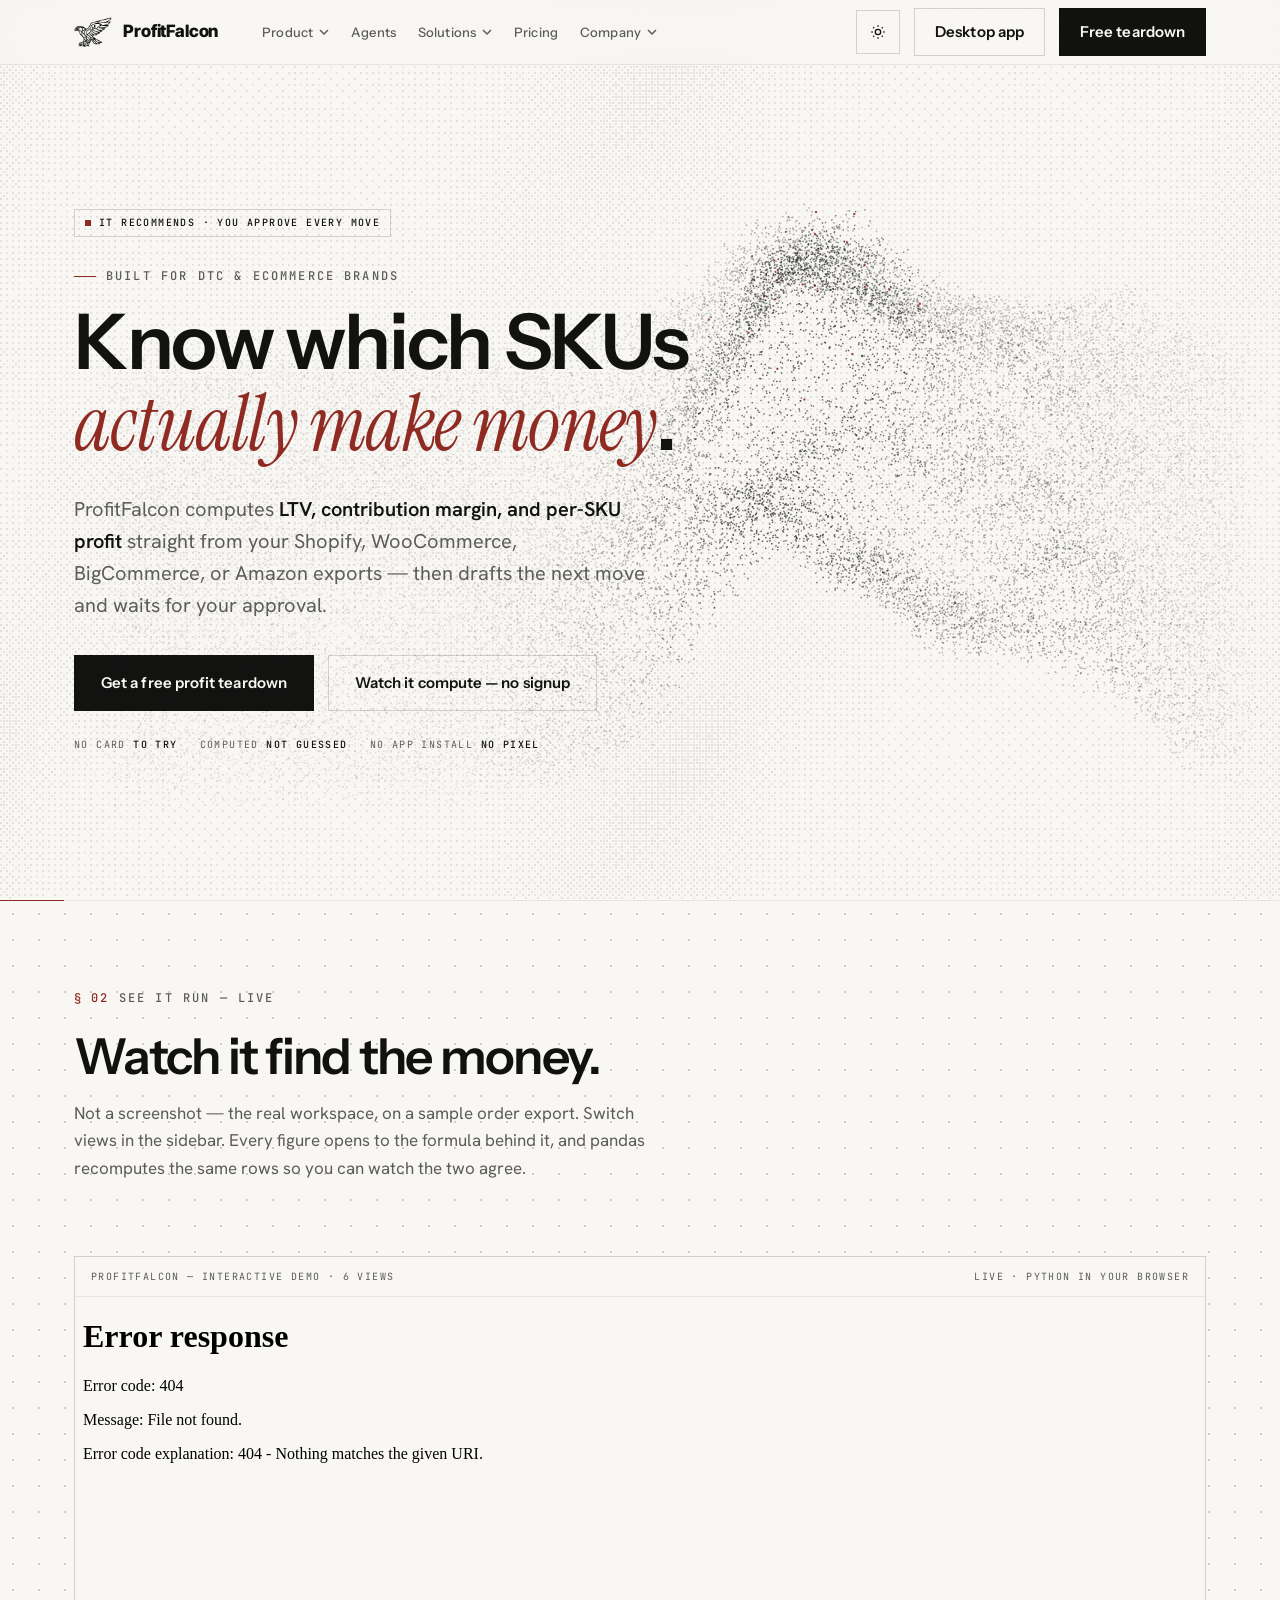
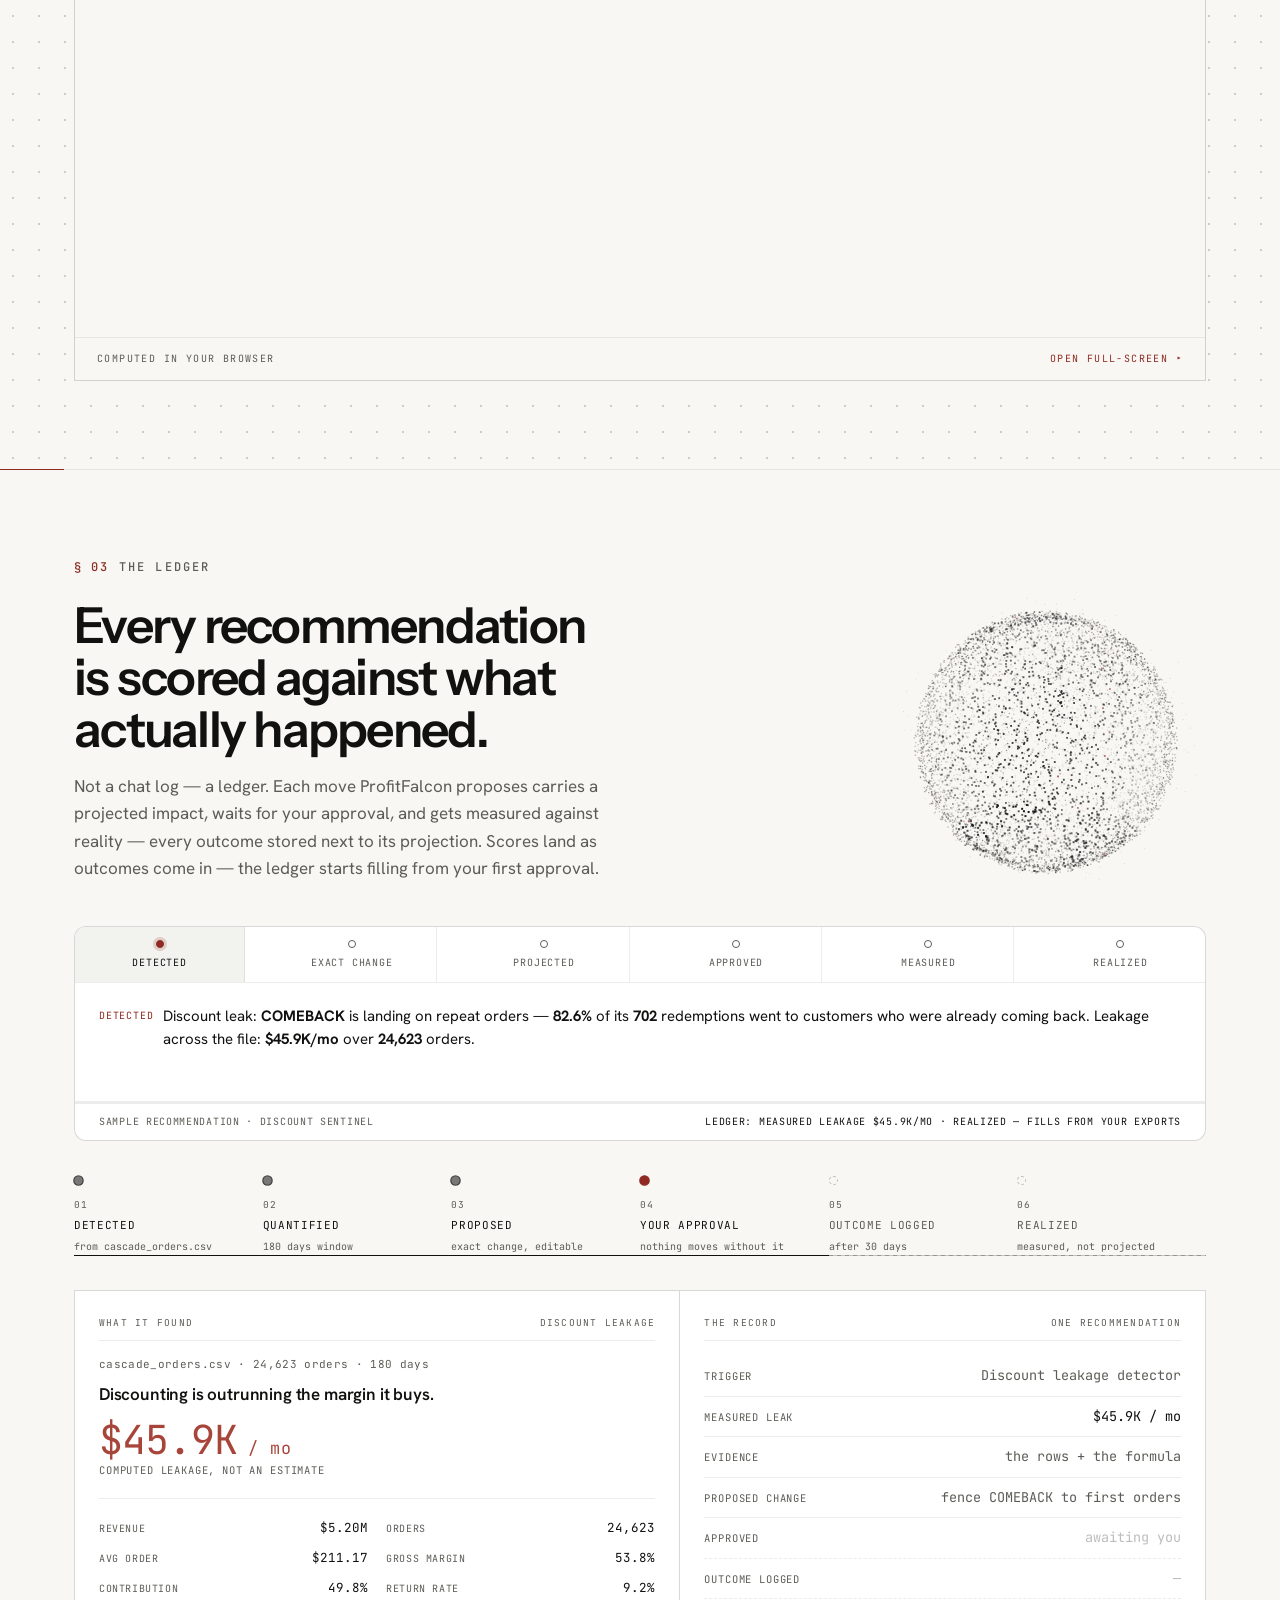
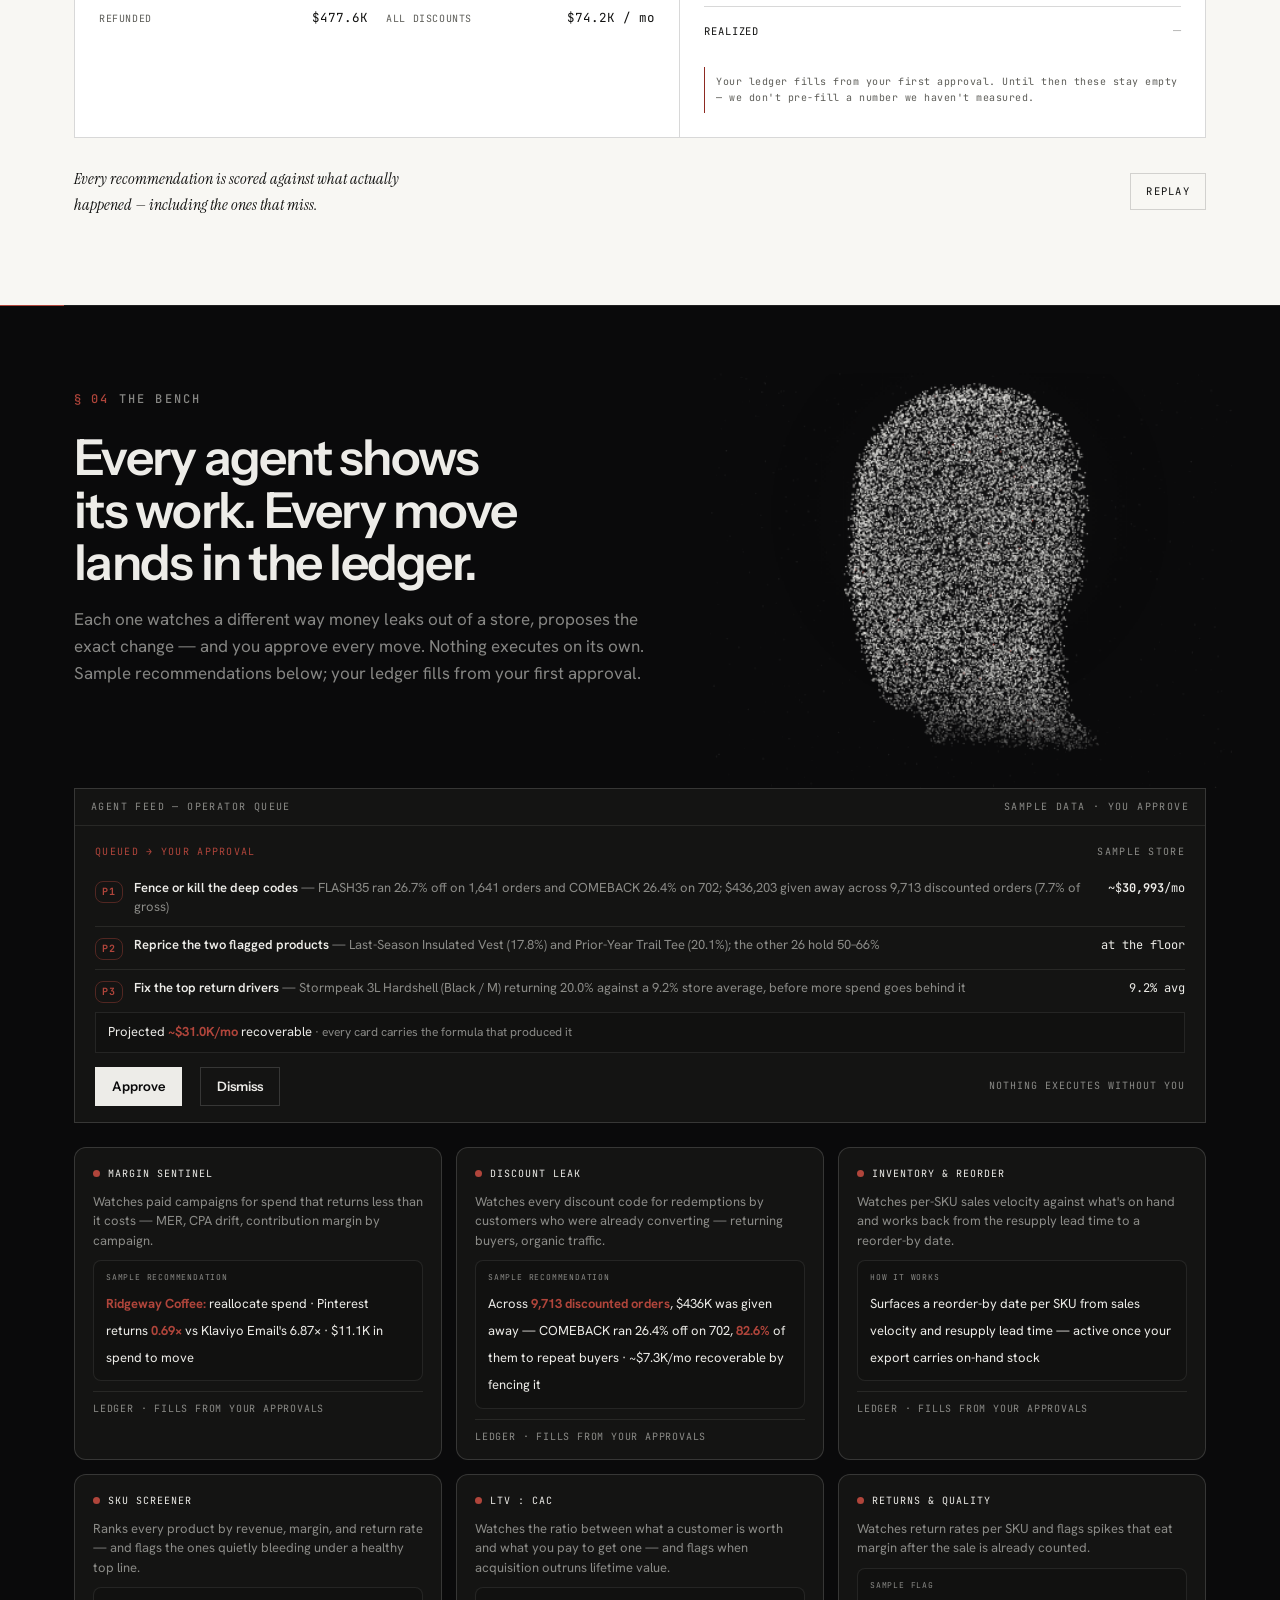
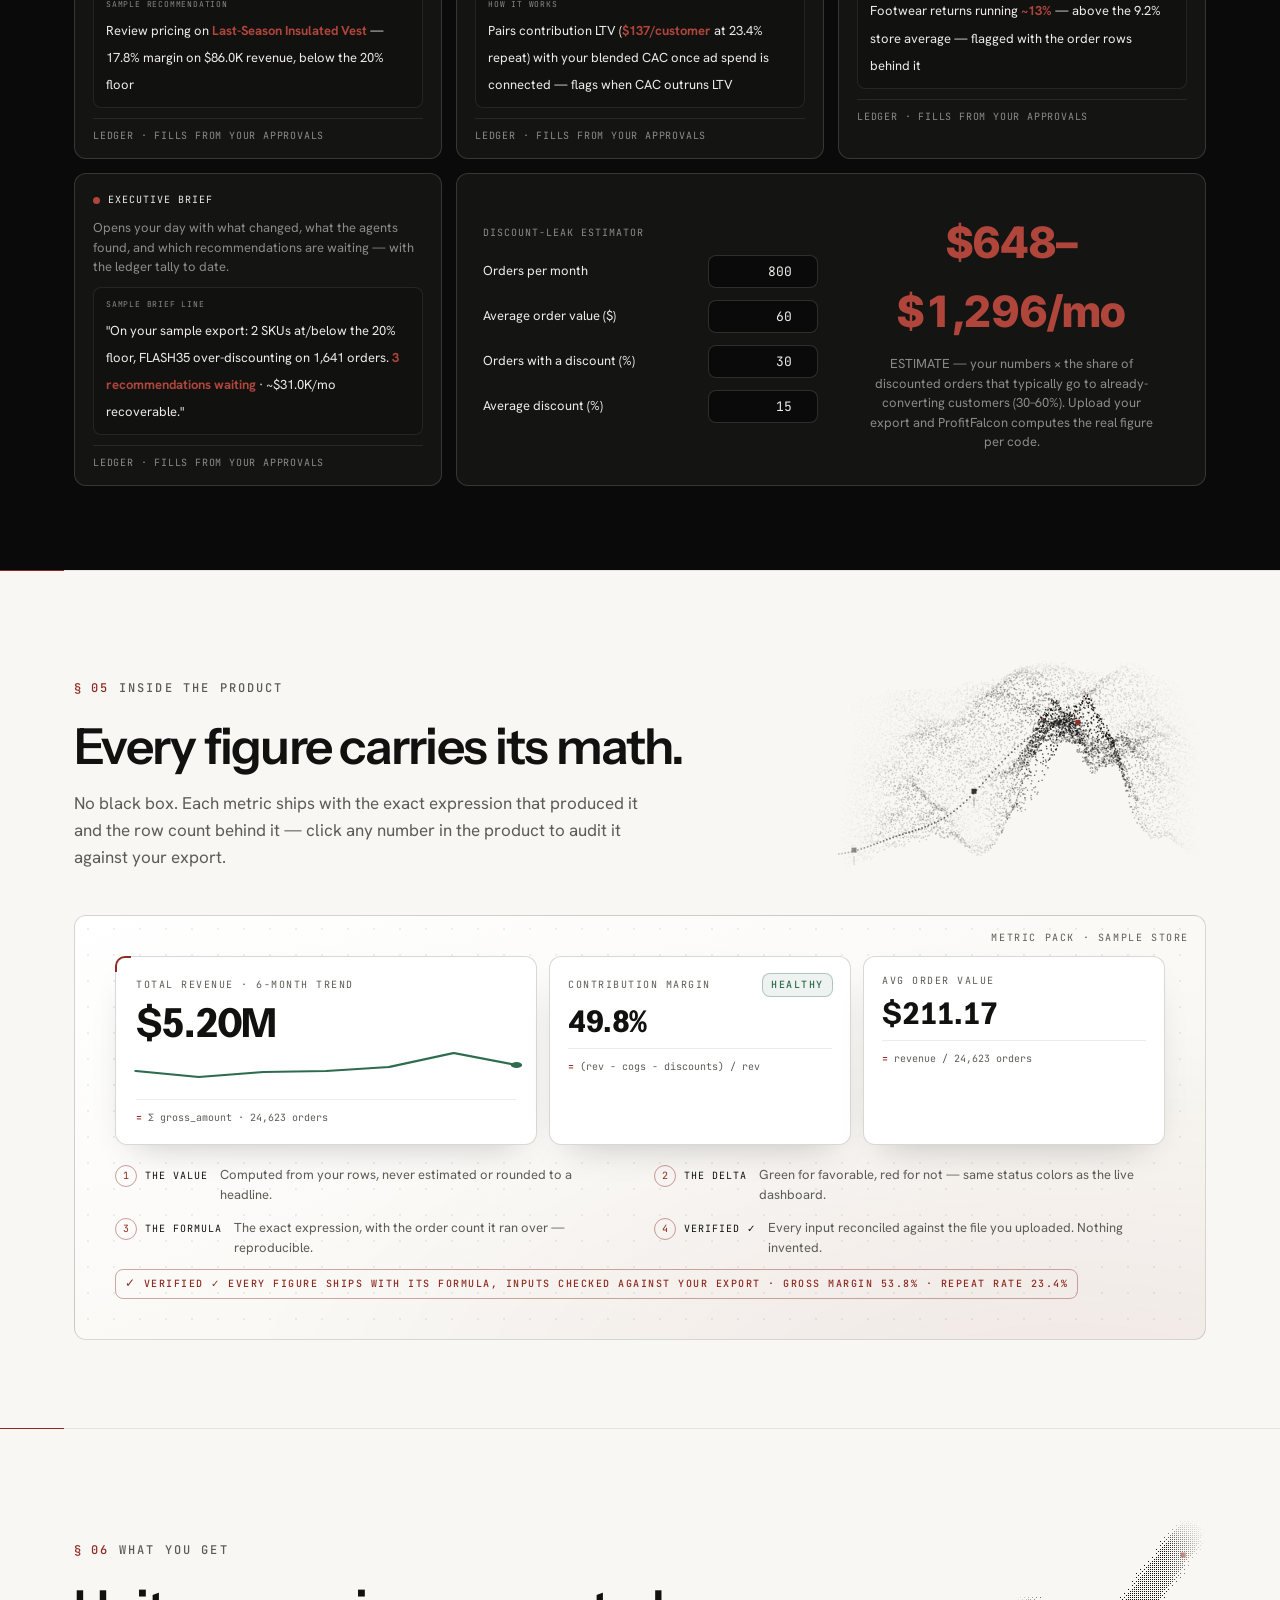
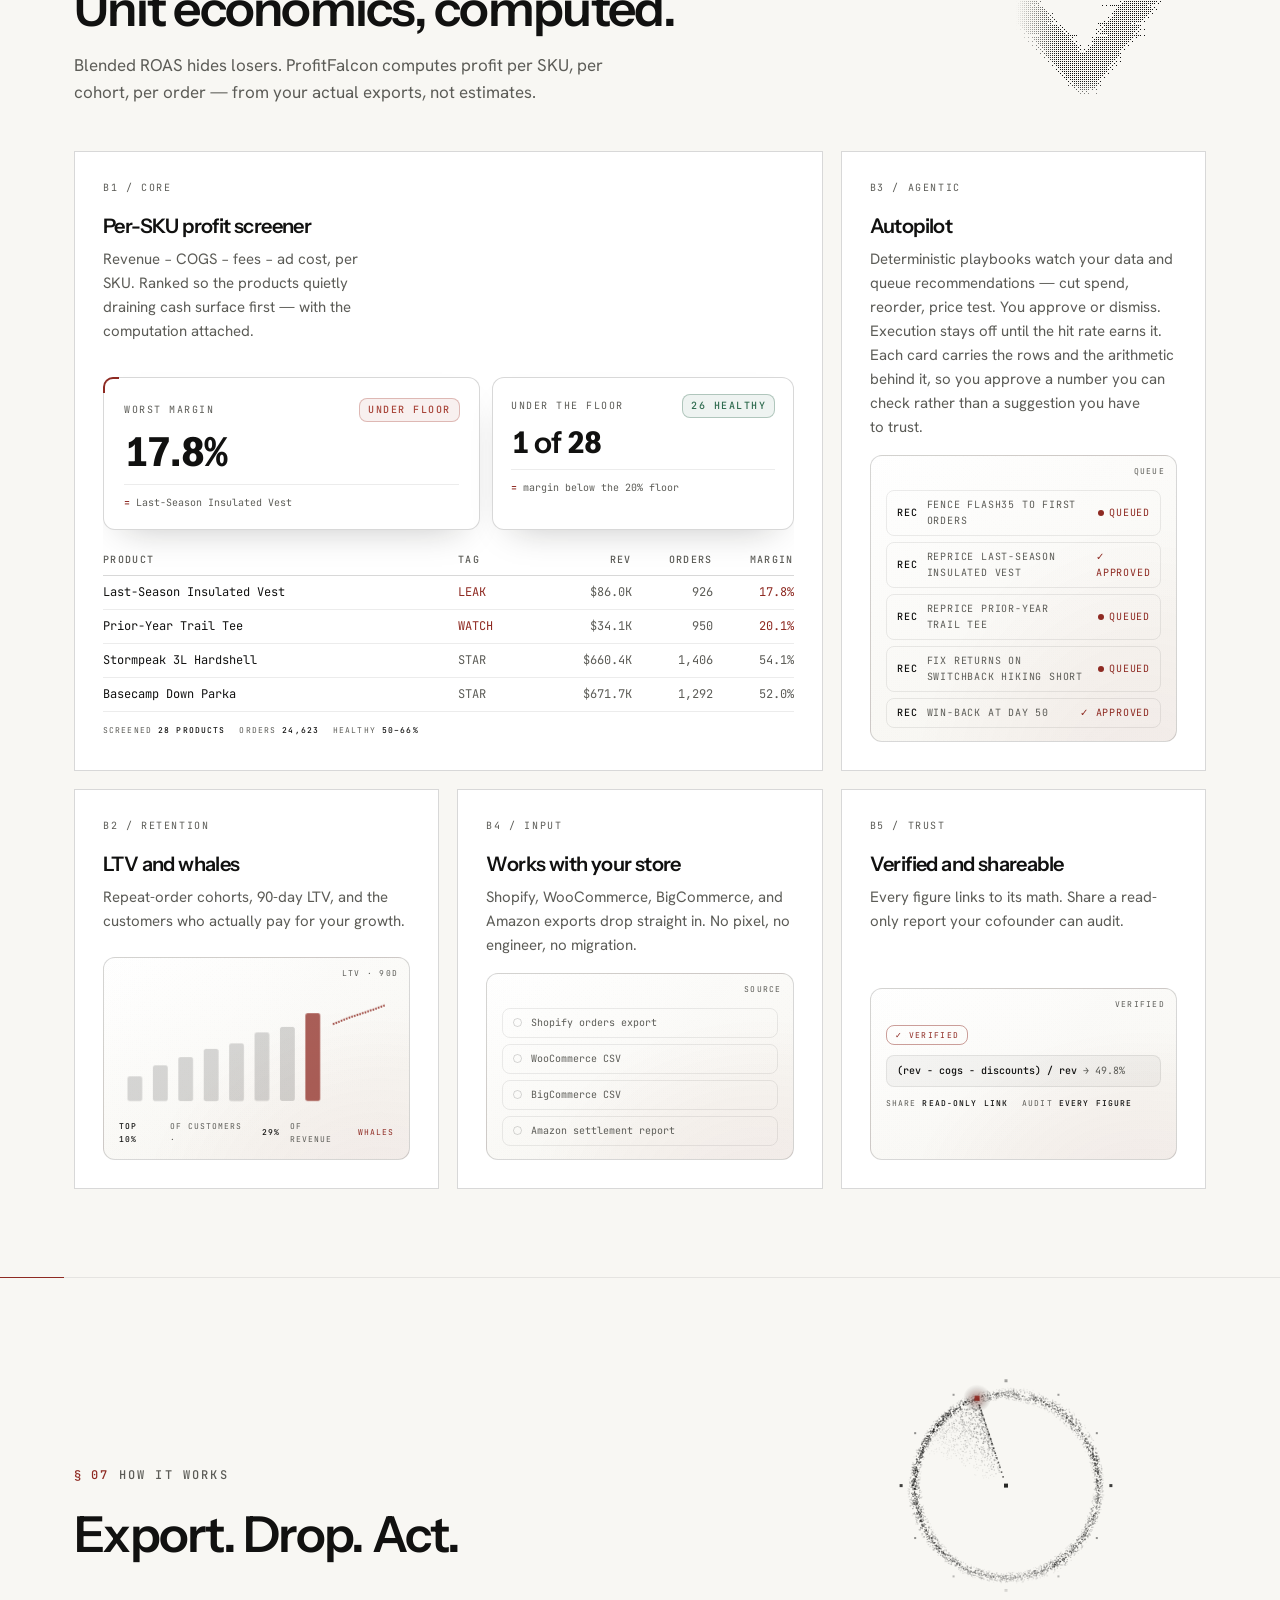
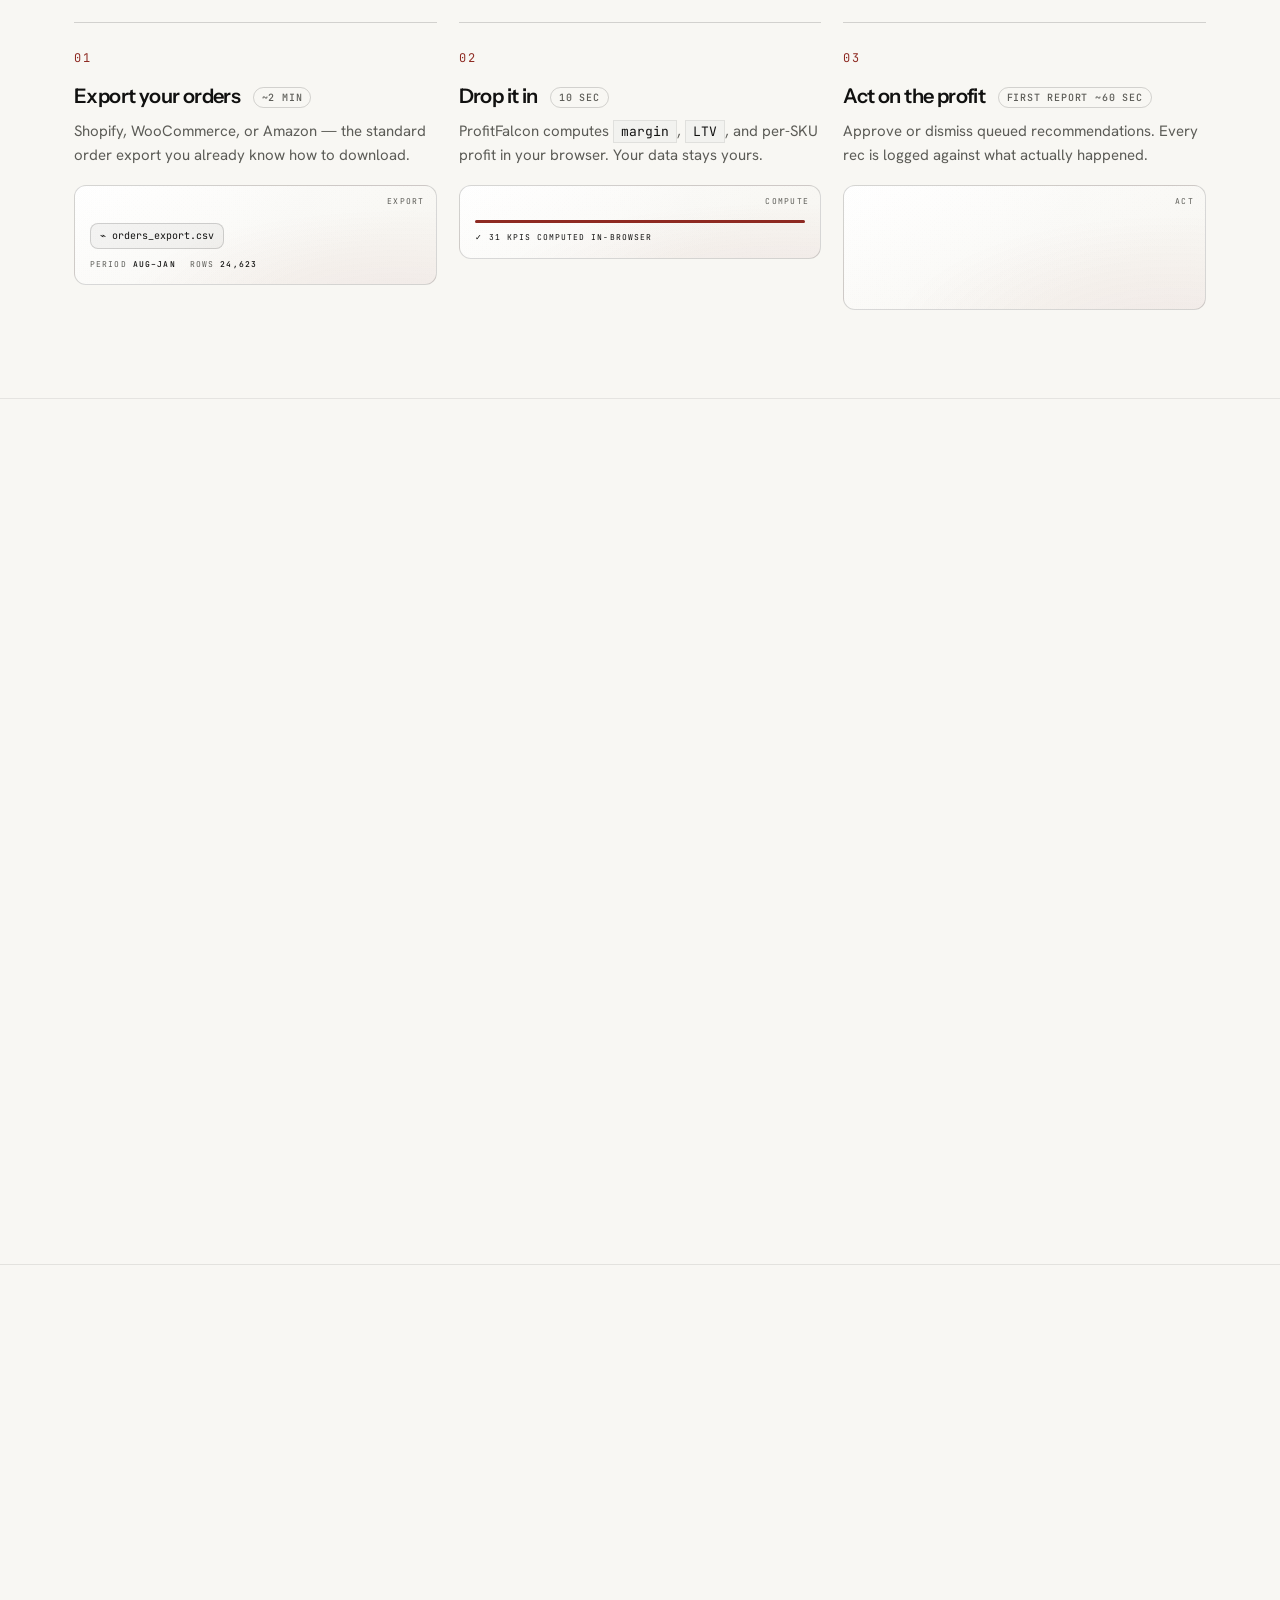
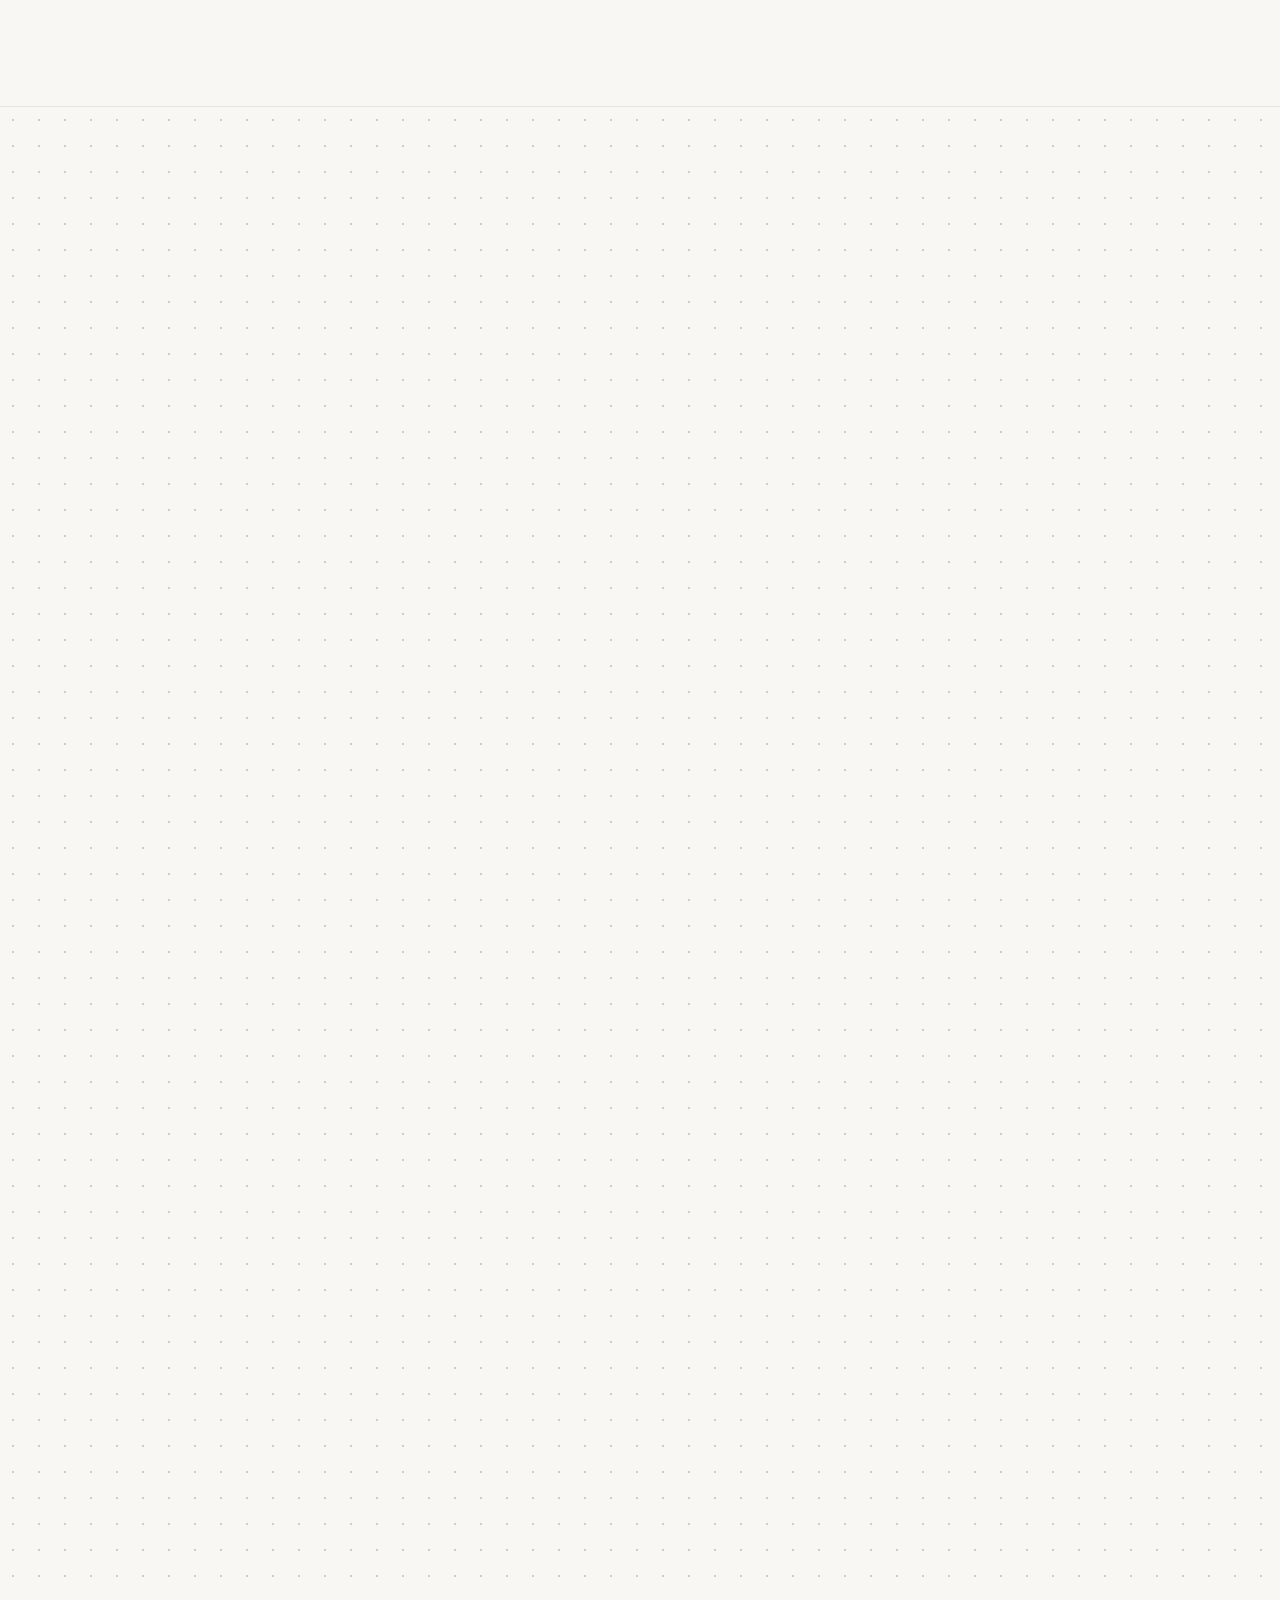
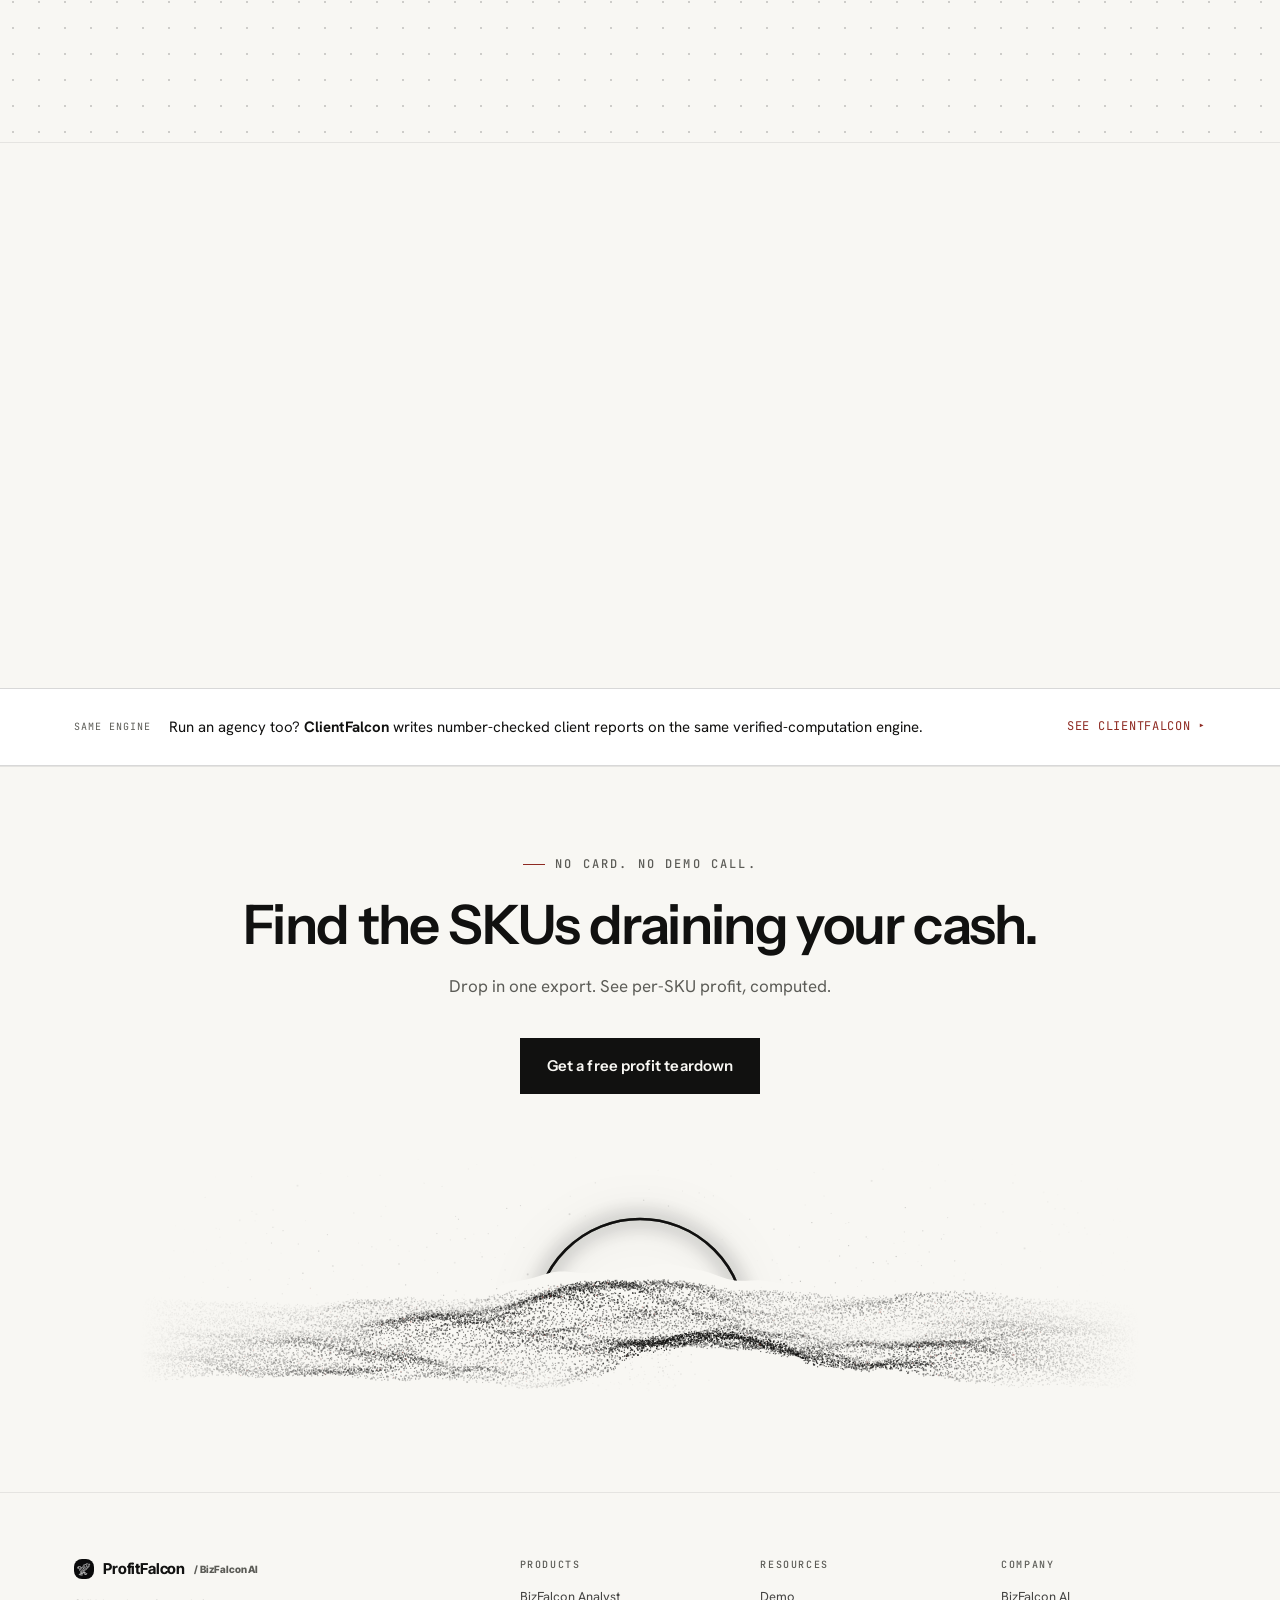
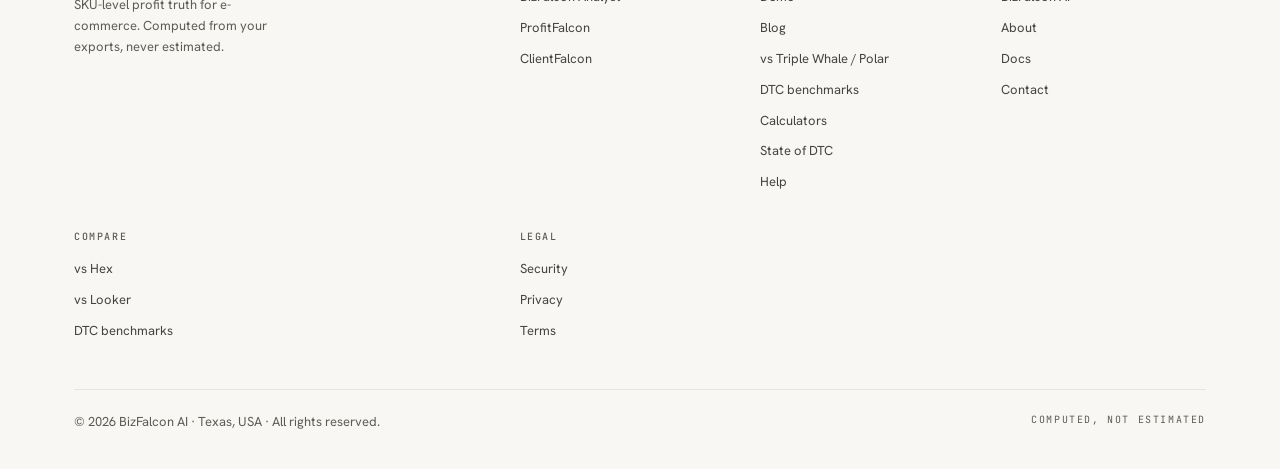
==== commit 5381a0bf: "Add the ledger's anatomy to the page, and unstrand the blog on an old asset token The six-stage reco" ====
--- a/index.html
+++ b/index.html
@@ -7,16 +7,16 @@
 <meta name="theme-color" content="#F8F7F3">
 <title>ProfitFalcon — Know which SKUs actually make money</title>
 <meta name="description" content="AI unit economics for ecommerce brands. LTV, contribution margin, and per-SKU profit computed from your Shopify, WooCommerce, BigCommerce, or Amazon exports — plus an AI product manager that drafts your next move.">
-<link rel="icon" href="favicon.ico?v=20260808e">
-<link rel="icon" type="image/png" sizes="32x32" href="favicon-32.png?v=20260808e">
-<link rel="apple-touch-icon" href="apple-touch-icon.png?v=20260808e">
+<link rel="icon" href="favicon.ico?v=20260808f">
+<link rel="icon" type="image/png" sizes="32x32" href="favicon-32.png?v=20260808f">
+<link rel="apple-touch-icon" href="apple-touch-icon.png?v=20260808f">
 <link rel="manifest" href="/talonomic-app.webmanifest">
 <meta name="apple-mobile-web-app-title" content="ProfitFalcon">
 <meta name="mobile-web-app-capable" content="yes">
 <link rel="preconnect" href="https://fonts.googleapis.com">
 <link rel="preconnect" href="https://fonts.gstatic.com" crossorigin>
 <link href="https://fonts.googleapis.com/css2?family=Instrument+Sans:wght@500;600&family=Hanken+Grotesk:wght@400;700&family=Inter+Tight:wght@800&family=JetBrains+Mono:wght@400;500;700&family=Instrument+Serif:ital@1&display=swap" rel="stylesheet">
-<link rel="stylesheet" href="./dusk.css?v=20260808e">
+<link rel="stylesheet" href="./dusk.css?v=20260808f">
 <style>
 /* ONE column, because there is only one child. The 1fr 1.05fr template reserved a
    second column that nothing has ever filled: measured at 1280px it was 555px of
@@ -321,6 +321,103 @@
       <div class="lg-prog" aria-hidden="true"><i id="lgProg"></i></div>
       <div class="lg-foot"><span>SAMPLE RECOMMENDATION · DISCOUNT SENTINEL</span><span class="lg-tally">LEDGER: MEASURED leakage $45.9K/mo · REALIZED — fills from your exports</span></div>
     </div>
+    <!-- ── The ledger's anatomy, the six stages the prose above describes ────────────
+         A hand port of talon/frontend/src/components/showcase/LedgerLifecycle.tsx, which
+         renders this same lifecycle on the SPA landing (Landing.tsx:1246). These sites are
+         plain HTML and cannot run React, which is why the card kept "not being there" after
+         repeated asks -- it was built on the one surface fewest visitors reach. Same markup,
+         same station order, same 260 + i*470ms reveal, written in this page's own idiom.
+
+         Every figure is a CASCADE / CASCADE_LEDGER constant from cascade.ts, each asserted
+         against real runPack output by cascade.test.ts. The headline is leakPerMonth -- the
+         repeat-or-organic union the engine actually estimates -- and total discounting keeps
+         its own name in the fact grid. An earlier band shipped the total labelled "leakage"
+         and overstated the leak by 62%.
+
+         Stages 05 and 06 stay empty on purpose: Cascade has no approval, so there is no
+         realized figure, and inventing one is exactly what the ledger claims not to do. -->
+    <div class="llc rv d1" data-llc>
+      <div class="llc-track">
+        <ol class="llc-stations">
+          <li class="llc-st" data-state="done" data-role="plain" data-on="0"><div class="llc-tick"></div><div class="llc-ord">01</div><div class="llc-name">Detected</div><div class="llc-sub">from cascade_orders.csv</div></li>
+          <li class="llc-st" data-state="done" data-role="plain" data-on="0"><div class="llc-tick"></div><div class="llc-ord">02</div><div class="llc-name">Quantified</div><div class="llc-sub">180 days window</div></li>
+          <li class="llc-st" data-state="done" data-role="plain" data-on="0"><div class="llc-tick"></div><div class="llc-ord">03</div><div class="llc-name">Proposed</div><div class="llc-sub">exact change, editable</div></li>
+          <li class="llc-st" data-state="done" data-role="brand" data-on="0"><div class="llc-tick"></div><div class="llc-ord">04</div><div class="llc-name">Your approval</div><div class="llc-sub">nothing moves without it</div></li>
+          <li class="llc-st" data-state="pending" data-role="plain" data-on="0"><div class="llc-tick"></div><div class="llc-ord">05</div><div class="llc-name">Outcome logged</div><div class="llc-sub">after 30 days</div></li>
+          <li class="llc-st" data-state="pending" data-role="plain" data-on="0"><div class="llc-tick"></div><div class="llc-ord">06</div><div class="llc-name">Realized</div><div class="llc-sub">measured, not projected</div></li>
+        </ol>
+        <div class="llc-rail"><i></i><b></b></div>
+      </div>
+
+      <div class="llc-panel" data-countup>
+        <div class="llc-pane">
+          <div class="llc-plabel"><span>What it found</span><span>Discount leakage</span></div>
+          <div class="llc-src">cascade_orders.csv · 24,623 orders · 180 days</div>
+          <div class="llc-headline">Discounting is outrunning the margin it buys.</div>
+          <div class="llc-big"><b data-count="45.9" data-prefix="$" data-suffix="K" data-decimals="1">$45.9K</b><span> / mo</span></div>
+          <div class="llc-bigsub">Computed leakage, not an estimate</div>
+          <div class="llc-facts sc-stagger">
+            <div class="llc-fact"><span class="k">Revenue</span><span class="v"><b data-count="5.20" data-prefix="$" data-suffix="M" data-decimals="2">$5.20M</b></span></div>
+            <div class="llc-fact"><span class="k">Orders</span><span class="v"><b data-count="24623">24,623</b></span></div>
+            <div class="llc-fact"><span class="k">Avg order</span><span class="v"><b data-count="211.17" data-prefix="$" data-decimals="2">$211.17</b></span></div>
+            <div class="llc-fact"><span class="k">Gross margin</span><span class="v"><b data-count="53.8" data-suffix="%" data-decimals="1">53.8%</b></span></div>
+            <div class="llc-fact"><span class="k">Contribution</span><span class="v"><b data-count="49.8" data-suffix="%" data-decimals="1">49.8%</b></span></div>
+            <div class="llc-fact"><span class="k">Return rate</span><span class="v"><b data-count="9.2" data-suffix="%" data-decimals="1">9.2%</b></span></div>
+            <div class="llc-fact"><span class="k">Refunded</span><span class="v"><b data-count="477.6" data-prefix="$" data-suffix="K" data-decimals="1">$477.6K</b></span></div>
+            <div class="llc-fact"><span class="k">All discounts</span><span class="v"><b data-count="74.2" data-prefix="$" data-suffix="K" data-decimals="1">$74.2K</b> / mo</span></div>
+          </div>
+        </div>
+
+        <div class="llc-pane">
+          <div class="llc-plabel"><span>The record</span><span>One recommendation</span></div>
+          <div class="llc-rows">
+            <div class="llc-row" data-on="0"><span class="k">Trigger</span><span class="v mut">Discount leakage detector</span></div>
+            <div class="llc-row" data-on="0"><span class="k">Measured leak</span><span class="v">$45.9K / mo</span></div>
+            <div class="llc-row" data-on="0"><span class="k">Evidence</span><span class="v mut">the rows + the formula</span></div>
+            <div class="llc-row" data-on="0"><span class="k">Proposed change</span><span class="v mut">fence COMEBACK to first orders</span></div>
+            <div class="llc-row await" data-on="0"><span class="k">Approved</span><span class="v">awaiting you</span></div>
+            <div class="llc-row await" data-on="0"><span class="k">Outcome logged</span><span class="v">—</span></div>
+            <div class="llc-row await recon" data-on="0"><span class="k">Realized</span><span class="v">—</span></div>
+          </div>
+          <div class="llc-note" data-on="0">Your ledger fills from your first approval. Until then these stay empty — we don't pre-fill a number we haven't measured.</div>
+        </div>
+      </div>
+
+      <div class="llc-foot">
+        <p class="llc-caption">Every recommendation is scored against what actually happened — including the ones that miss.</p>
+        <button class="llc-btn" type="button" data-llc-replay>Replay</button>
+      </div>
+    </div>
+    <script>
+    (function(){
+      var root=document.querySelector("[data-llc]"); if(!root) return;
+      var sts=root.querySelectorAll(".llc-st"),rows=root.querySelectorAll(".llc-row"),
+          fill=root.querySelector(".llc-rail i"),note=root.querySelector(".llc-note"),
+          btn=root.querySelector("[data-llc-replay]"),
+          /* which station reveals which record row, so the rail and the record read as one action */
+          ROW_AT=[0,1,1,2,3,4,5],SOLID=4,N=sts.length,
+          still=matchMedia("(prefers-reduced-motion:reduce)").matches,timers=[];
+      function paint(lit){
+        for(var i=0;i<N;i++){sts[i].setAttribute("data-on",i<=lit?"1":"0");}
+        for(var j=0;j<rows.length;j++){rows[j].setAttribute("data-on",lit>=0&&ROW_AT[j]<=lit?"1":"0");}
+        /* The solid rule stops at the human -- lighting a pending station must not extend it. */
+        fill.style.width=(lit<0?0:(Math.min(lit,SOLID-1)+1)/N*100)+"%";
+        note.setAttribute("data-on",lit>=N-1?"1":"0");
+      }
+      function start(){
+        for(var t=0;t<timers.length;t++){clearTimeout(timers[t]);}
+        timers=[];
+        if(still){paint(N-1);return;}
+        paint(-1);
+        for(var i=0;i<N;i++){(function(i){timers.push(setTimeout(function(){paint(i);},260+i*470));})(i);}
+      }
+      if(btn){btn.addEventListener("click",start);}
+      var io=new IntersectionObserver(function(en){
+        for(var i=0;i<en.length;i++){if(en[i].isIntersecting){start();io.disconnect();return;}}
+      },{threshold:.35});
+      io.observe(root);
+    })();
+    </script>
   </div>
 </section>
 <script>
@@ -1069,7 +1166,7 @@
   </div>
 </footer>
 
-<script defer src="./dusk-art.js?v=20260808e"></script>
+<script defer src="./dusk-art.js?v=20260808f"></script>
 <script>
 // Metric-pack tab peek: click to switch, auto-cycle until touched.
 // Skipped entirely under prefers-reduced-motion.
--- a/dusk.css
+++ b/dusk.css
@@ -0,0 +1,1955 @@
+/* ============================================================
+   DUSK INSTRUMENT — shared rebrand tokens + components
+   BizFalcon AI · near-black / near-white · oxblood signal
+   Copied verbatim into: company-site, talon/frontend/public,
+   talonomic, talonmark. Edit once, re-copy everywhere.
+   ============================================================ */
+:root{
+  /* ── TYPE SCALE ────────────────────────────────────────────────────────────
+     37 distinct font-size values used to ship here, 24 of them inside a 15px
+     band in HALF-PIXEL steps: 7, 8, 8.5, 9, 9.5, 10, 10.5, 11 … A half pixel is
+     invisible, so that was not a scale, it was a continuum — and a continuum
+     cannot produce rhythm. It is also why the pages read busy without any single
+     element being wrong.
+
+     Eight steps, each at least 1px from its neighbour so every step is a visible
+     decision. Honest about the moves: most values shift by 0.5px, but 9→10,
+     14→15, 18→20 and 22→24 move by 1–2px. 7px→8px is deliberate — 7px type was
+     shipping, below any reasonable legibility floor.
+
+       --fs-1   8px   was 7, 8, 8.5          legal, footnotes
+       --fs-2  10px   was 9, 9.5, 10, 10.5   mono eyebrows, labels (most-used rank)
+       --fs-3  12px   was 11, 11.5, 12       captions, chips
+       --fs-4  13px   was 12.5, 13, 13.5     small body, table cells
+       --fs-5  15px   was 14, 14.5, 15, 15.5 body
+       --fs-6  17px   was 16, 16.5, 17       lead paragraph
+       --fs-7  20px   was 18, 19, 20         card titles
+       --fs-8  24px   was 22                 section subhead
+
+     Sizes above 24px are display type and stay as they are; the responsive ones
+     are clamp() and are handled by the shared vw coefficient, not by this scale. */
+  --fs-1:8px;
+  --fs-2:10px;
+  --fs-3:12px;
+  --fs-4:13px;
+  --fs-5:15px;
+  --fs-6:17px;
+  --fs-7:20px;
+  --fs-8:24px;
+
+  /* ── RADII ─────────────────────────────────────────────────────────────────
+     Twelve values, of which 6px, 7px and 8px are mutually indistinguishable and
+     accounted for 19 uses doing one job.
+
+     FOUR tokens, not the three originally proposed. 6/7/8 collapse to 8 because
+     the eye cannot tell them apart — that is the whole argument. But 10/12/14 are
+     every large panel on the site (.lg-frame, .calc, .bn-card, .hub-core, the
+     video clip), and folding those into 8px is not scale discipline, it is
+     erasing a real tier. Chip, card, panel, pill is the distinction worth keeping;
+     twelve values down to four still removes the incoherence.
+
+       --r-1   2px    chips, bars                    was 2
+       --r-2   8px    cards, inputs, buttons         was 4, 5, 6, 7, 8
+       --r-3  12px    large panels, frames, clips    was 10, 12, 14
+       --r-4 999px    pills
+
+     50% stays literal — a circle is not a radius decision. */
+  --r-1:2px;
+  --r-2:8px;
+  --r-3:12px;
+  --r-4:999px;
+
+  --bg:#0A0A0B;
+  --bg2:#0F0F11;
+  --fg:#EDECE8;
+  --mut:#8F8F89;
+  --line:rgba(237,236,232,.14);
+  --line-soft:rgba(237,236,232,.07);
+  --signal:#B0453B;
+  --signal-ink:#FFFFFF;
+  --card:#0D0D0F;
+  --grain:.055;
+  --dot:rgba(237,236,232,.16);
+  /* ledger money-roles — brand(signal) ≠ loss ≠ gain. Never reuse across roles. */
+  --loss:#C56A5B;
+  --gain:#5FA382;
+  color-scheme:dark;
+}
+[data-theme="light"]{
+  --bg:#F8F7F3;
+  --bg2:#F2F2EF;
+  --fg:#111110;
+  --mut:#5C5C57;
+  --line:rgba(17,17,16,.16);
+  --line-soft:rgba(17,17,16,.08);
+  --signal:#8E2A22;
+  --signal-ink:#FFFFFF;
+  --card:#FFFFFF;
+  --grain:.04;
+  --dot:rgba(17,17,16,.18);
+  --loss:#A8453A;
+  --gain:#2F6B4F;
+  color-scheme:light;
+}
+
+/* ============ BASE ============ */
+*{margin:0;padding:0;box-sizing:border-box}
+html{scroll-behavior:smooth}
+body{
+  background:var(--bg);color:var(--fg);
+  font-family:"Hanken Grotesk",system-ui,sans-serif;
+  font-size:var(--fs-6);line-height:1.6;-webkit-font-smoothing:antialiased;
+  overflow-x:hidden;transition:background .35s ease,color .35s ease;
+}
+body::after{
+  content:"";position:fixed;inset:0;z-index:90;pointer-events:none;opacity:var(--grain);
+  background-image:url('data:image/svg+xml;utf8,<svg xmlns="http://www.w3.org/2000/svg" width="300" height="300"><filter id="n"><feTurbulence type="fractalNoise" baseFrequency="0.9" numOctaves="2" stitchTiles="stitch"/></filter><rect width="300" height="300" filter="url(%23n)"/></svg>');
+  background-size:300px 300px;mix-blend-mode:overlay;
+}
+::selection{background:var(--fg);color:var(--bg)}
+a{color:inherit;text-decoration:none}
+button{font:inherit;color:inherit;background:none;border:none;cursor:pointer}
+:focus-visible{outline:2px solid var(--signal);outline-offset:3px}
+h1,h2,h3{font-family:"Instrument Sans","Hanken Grotesk",sans-serif;font-weight:600;letter-spacing:-.03em;line-height:1.05}
+.mono{font-family:"JetBrains Mono",monospace}
+.wrap{width:100%;max-width:1180px;margin:0 auto;padding:0 24px;min-width:0}
+section{padding:88px 0;border-top:1px solid var(--line-soft);position:relative}
+.dotbg{background-image:radial-gradient(var(--dot) 1px,transparent 1px);background-size:26px 26px}
+
+.eyebrow{
+  font-family:"JetBrains Mono",monospace;font-size:var(--fs-3);font-weight:500;
+  letter-spacing:.18em;text-transform:uppercase;color:var(--mut);
+  display:flex;align-items:center;gap:10px;margin-bottom:22px;
+}
+.eyebrow::before{content:"";display:block;width:22px;height:1px;background:var(--signal)}
+.chip{
+  display:inline-flex;align-items:center;gap:8px;
+  font-family:"JetBrains Mono",monospace;font-size:var(--fs-2);font-weight:500;
+  letter-spacing:.14em;text-transform:uppercase;
+  background:transparent;color:var(--fg);border:1px solid var(--line);padding:5px 10px;
+}
+.chip .pulse{width:6px;height:6px;border-radius:50%;background:var(--signal);animation:pulse 1.6s ease-in-out infinite}
+@keyframes pulse{0%,100%{opacity:1}50%{opacity:.25}}
+.chip--ghost{color:var(--signal)}
+
+.btn{
+  display:inline-flex;align-items:center;gap:10px;
+  font-family:"JetBrains Mono",monospace;font-size:var(--fs-3);font-weight:500;
+  letter-spacing:.12em;text-transform:uppercase;
+  padding:15px 26px;min-height:44px;cursor:pointer;
+  /* Transparent border so every variant reserves the same 2px. .btn--ghost adds a
+     1px border and .btn--primary had none, so a ghost sat 47.2px tall beside a 45.2px
+     primary in the same row. box-sizing:border-box does not help: it only governs
+     boxes with an explicit height, and these are auto. .btn--ghost still wins on
+     border-color further down, same specificity, later in the file. */
+  border:1px solid transparent;
+  transition:background .2s ease,color .2s ease,border-color .2s ease;
+}
+.btn--primary{background:var(--fg);color:var(--bg)}
+.btn--primary:hover{background:var(--signal);color:#fff}
+.btn--ghost{border:1px solid var(--line);color:var(--fg)}
+.btn--ghost:hover{border-color:var(--signal);color:var(--signal)}
+
+/* ============ SKIP LINK ============
+   M3. There was no way to bypass the nav on any of the four surfaces: a keyboard
+   or screen-reader visitor tabbed through all five nav slots and both CTAs on
+   EVERY page before reaching content. WCAG 2.4.1, and the one accessibility
+   requirement here that has no visual cost, because the control is invisible
+   until it is focused.
+
+   Moved on :focus rather than toggled with display/visibility — a display:none
+   element cannot receive focus, which is the usual way this gets shipped broken.
+   Kept out of the flow entirely (position:fixed) so it cannot shift the hero. */
+.skip-link{position:fixed;left:-9999px;top:0;z-index:200;
+  background:var(--card);color:var(--fg);border:1px solid var(--line);
+  border-radius:var(--r-2);padding:12px 18px;
+  font-family:"JetBrains Mono",ui-monospace,monospace;font-size:var(--fs-3);
+  font-weight:500;letter-spacing:.08em;text-transform:uppercase;text-decoration:none}
+.skip-link:focus{left:14px;top:14px;outline:2px solid var(--signal);outline-offset:2px}
+
+.rv{opacity:0;transform:translateY(26px);transition:opacity .7s ease,transform .7s ease}
+.rv.on{opacity:1;transform:none}
+.rv.d1{transition-delay:.1s}.rv.d2{transition-delay:.2s}.rv.d3{transition-delay:.3s}
+
+/* ============ NAV ============ */
+.nav{
+  position:fixed;top:0;left:0;right:0;z-index:100;
+  border-bottom:1px solid var(--line-soft);
+  background:color-mix(in srgb,var(--bg) 82%,transparent);
+  backdrop-filter:blur(14px);-webkit-backdrop-filter:blur(14px);
+}
+.nav-in{max-width:1180px;margin:0 auto;padding:0 24px;height:64px;display:flex;align-items:center;gap:32px}
+.brand{display:flex;align-items:center;gap:11px;font-family:"Inter Tight","Helvetica Neue",Arial,sans-serif;font-size:var(--fs-6);font-weight:800;letter-spacing:-.01em}
+.brand img{height:30px;width:auto;display:block}
+[data-theme="light"] .brand img{filter:invert(1)}
+/* text-transform:none is a GUARD, not styling. The nav sub-labels were ALL-CAPS
+   as literal strings in content, not via CSS, so there was no single rule to flip
+   and no rule stopping a future session from adding one. The labels are now title
+   case at every call site; this keeps CSS from re-uppercasing them behind that. */
+.brand .sub{color:var(--mut);font-weight:500;text-transform:none}
+.nav-links{display:flex;gap:28px;margin-left:12px}
+.nav-links a{
+  font-family:"JetBrains Mono",monospace;font-size:var(--fs-3);letter-spacing:.14em;
+  text-transform:uppercase;color:var(--mut);transition:color .2s ease;
+}
+.nav-links a:hover{color:var(--signal)}
+.nav-right{margin-left:auto;display:flex;align-items:center;gap:14px}
+.theme-btn{
+  width:44px;height:44px;display:flex;align-items:center;justify-content:center;
+  border:1px solid var(--line);transition:border-color .2s ease,color .2s ease;
+}
+.theme-btn:hover{border-color:var(--signal);color:var(--signal)}
+.theme-btn svg{width:16px;height:16px}
+[data-theme="light"] .icon-moon{display:none}
+:root:not([data-theme="light"]) .icon-sun{display:none}
+.nav .btn{padding:11px 20px}
+
+/* ============ HERO ============ */
+.hero{min-height:100svh;padding:0;border-top:none;display:flex;flex-direction:column;justify-content:center;overflow:hidden}
+.hero-canvas{position:absolute;left:0;right:0;bottom:0;height:82%;width:100%;display:block;pointer-events:none}
+.hero-in{position:relative;z-index:2;padding-top:140px;padding-bottom:80px}
+.hero h1{font-size:clamp(2.6rem,6.4vw,4.8rem);max-width:16ch}
+.hero-sub{max-width:52ch;color:var(--mut);font-size:var(--fs-7);margin:28px 0 34px}
+.hero-sub strong{color:var(--fg);font-weight:600}
+/* capped like .hero-sub above. Uncapped, a three-button row ran ~820px into
+   the falcon's airspace on company-site; the cap also gives the art's
+   right-edge measurement a stable bound to clear. */
+.hero-ctas{display:flex;gap:14px;flex-wrap:wrap;max-width:56ch}
+.hero-chip{margin-bottom:30px;display:inline-flex}
+.trust{
+  margin-top:26px;font-family:"JetBrains Mono",monospace;font-size:var(--fs-2);
+  letter-spacing:.14em;text-transform:uppercase;color:var(--mut);
+  display:flex;gap:22px;flex-wrap:wrap;
+}
+.trust b{color:var(--fg);font-weight:500}
+
+/* product shot / demo window */
+.shot{
+  border:1px solid var(--line);background:var(--bg);
+  font-family:"JetBrains Mono",monospace;font-size:var(--fs-4);line-height:1.75;
+}
+.shot-bar{display:flex;align-items:center;gap:8px;padding:11px 16px;border-bottom:1px solid var(--line-soft);color:var(--mut);font-size:var(--fs-2);letter-spacing:.14em;text-transform:uppercase}
+.shot-bar .dots{display:flex;gap:5px}
+.shot-bar .dots i{width:8px;height:8px;border-radius:50%;background:var(--line);display:block}
+.shot-bar .dots i:first-child{background:var(--signal)}
+.shot-body{padding:20px 22px;min-height:250px}
+.shot-foot{padding:12px 22px;border-top:1px solid var(--line-soft);font-size:var(--fs-2);letter-spacing:.14em;text-transform:uppercase;color:var(--mut);display:flex;justify-content:space-between;gap:12px;flex-wrap:wrap}
+.shot-foot a{color:var(--signal)}
+.demo-q{color:var(--fg);margin-bottom:14px}
+.demo-q::before{content:"you ▸ ";color:var(--signal)}
+.demo-code{color:var(--mut);white-space:pre-wrap;margin-bottom:16px;min-height:96px}
+.caret{display:inline-block;width:7px;height:14px;background:var(--signal);vertical-align:-2px;animation:blink 1s steps(1) infinite}
+@keyframes blink{50%{opacity:0}}
+.demo-tiles{display:grid;grid-template-columns:repeat(3,1fr);gap:10px;opacity:0;transition:opacity .5s ease}
+.demo-tiles.show{opacity:1}
+.tile{border:1px solid var(--line-soft);padding:12px 13px}
+.tile b{display:block;font-size:var(--fs-7);font-weight:700;color:var(--fg);font-family:"JetBrains Mono",monospace}
+.tile.neg b{color:var(--signal)}
+.tile s{display:block;text-decoration:none;font-size:var(--fs-2);letter-spacing:.13em;color:var(--mut);text-transform:uppercase;margin-top:5px}
+
+/* ============ SECTION HEADERS ============ */
+.sec-head{margin-bottom:44px;max-width:640px}
+/* A dock heading that anchors the falcon to ITSELF (data-dock-anchor="heading" in
+   dusk-art.js) has to carry the clearance in layout, because the falcon can't:
+   its claws land 66px below this heading's bottom, and the default 44px gap puts
+   that 22px inside the frame below. 74px clears it by 8px — the same gap the frame
+   anchor leaves. Inert on every surface without the attribute, so this file stays
+   a verbatim copy across the sites that don't use it. */
+.sec-head[data-dock-anchor="heading"]{margin-bottom:74px}
+.sec-head h2{font-size:clamp(2rem,4.4vw,3.1rem);margin-bottom:18px}
+.sec-head p{color:var(--mut)}
+.sec-row{display:flex;justify-content:space-between;align-items:flex-end;gap:40px}
+.art{display:block}
+/* margin-bottom lifts this: .sec-row is align-items:flex-end, so a larger bottom
+   margin raises the canvas. 64 -> 74 for the ~10px the founder measured it low by. */
+.art--sphere{width:190px;height:190px;flex:none;margin-bottom:44px} /* 64 -> 44: .sec-row is align-items:flex-end so margin-bottom LIFTS; 20px less lift
+   drops the art, which is the 'a little bit down' that was asked for. */
+/* The 105px nudge is gone. Measured at 1280 with reveal forced: it held the checkmark's
+   right edge at 1101 against a .sec-row edge of 1206 -- the 1180 content measure, which is
+   the same edge the Autopilot card ends on. Aligning to that measure instead of a constant
+   keeps it aligned at every width. */
+@media(max-width:920px){.art--sphere{display:none}}
+
+/* ============ BENTO ============ */
+.bento{display:grid;grid-template-columns:repeat(3,1fr);gap:18px}
+.bento .cell{
+  border:1px solid var(--line);background:var(--card);padding:28px;
+  transition:border-color .25s ease;
+  min-width:0; /* grid items default min-width:auto — nowrap p-tabs content forced 375px pages to 407px */
+  /* The grid stretches cells to the tallest in the row (align-items defaults to
+     normal/stretch), so a short card paired with a tall one grew a void under its
+     content rather than under the row. Measured on profit.: "B2 / RETENTION" (the LTV
+     chart) was stretched to 528px against the 528px screener beside it while holding
+     only ~333px of content -- 195px of dead space, with 103px on "B5 / TRUST".
+     Becoming a flex column lets the card's own visual take up the slack (see the
+     margin-top:auto below) instead of leaving it at the bottom. Equal-height rows are
+     kept deliberately -- ragged card bottoms read as a bug, not a choice. */
+  display:flex;flex-direction:column;
+}
+/* The card's figure absorbs the stretch. `auto` and not `flex:1` because these
+   visuals have fixed aspect ratios -- growing them distorts the chart, whereas
+   pushing them to the baseline just closes the gap. */
+.cell > .scm{margin-top:auto}
+/* Explicit separation, because shrinking the chart did NOT produce it: the LTV cell sets
+   its own row height, so `margin-top:auto` had no slack to redistribute and the artifact
+   stayed 7px off the copy. Safe for the Autopilot card, whose auto margin is already
+   fully consumed (row height comes from its .cell.wide sibling) -- there this grows the
+   card instead of reopening the hole the previous card closed. */
+.bento .cell > p{margin-bottom:16px}
+.bento .cell:hover{border-color:var(--fg)}
+.bento .cell.wide{grid-column:span 2}
+.bento h3{font-size:var(--fs-7);margin-bottom:10px}
+.bento p{color:var(--mut);font-size:var(--fs-5)}
+.cell-idx{font-family:"JetBrains Mono",monospace;font-size:var(--fs-2);letter-spacing:.16em;color:var(--mut);display:block;margin-bottom:20px}
+.cell .art--mini{width:100%;height:110px;margin-top:22px}
+
+/* ============ STEPS ============ */
+.steps{display:grid;grid-template-columns:repeat(3,1fr);gap:22px;counter-reset:step}
+.step{border-top:1px solid var(--line);padding-top:26px;position:relative}
+.step::before{
+  counter-increment:step;content:"0" counter(step);
+  font-family:"JetBrains Mono",monospace;font-size:var(--fs-3);letter-spacing:.16em;color:var(--signal);
+  display:block;margin-bottom:18px;
+}
+.step h3{font-size:var(--fs-7);margin-bottom:12px}
+.step p{color:var(--mut);font-size:var(--fs-5)}
+.step code{font-family:"JetBrains Mono",monospace;font-size:var(--fs-4);color:var(--fg);background:var(--bg2);padding:2px 7px;border:1px solid var(--line-soft)}
+
+/* ============ INTERACTIVE DEMO ============ */
+.demo-tabs{display:flex;gap:10px;flex-wrap:wrap;margin-bottom:26px}
+.demo-tab{
+  font-family:"JetBrains Mono",monospace;font-size:var(--fs-3);letter-spacing:.12em;text-transform:uppercase;
+  padding:11px 16px;border:1px solid var(--line);color:var(--mut);cursor:pointer;
+  transition:color .2s ease,border-color .2s ease;
+}
+.demo-tab:hover{border-color:var(--fg);color:var(--fg)}
+.demo-tab.on{border-color:var(--signal);color:var(--fg)}
+.demo-tab.on::before{content:"● ";color:var(--signal)}
+
+/* chat window (hero) */
+.chat-msg{color:var(--mut);margin-bottom:14px}
+.chat-msg b{color:var(--fg);font-weight:500}
+.chat-msg::before{content:"talon ▸ ";color:var(--signal)}
+.chat-input{
+  display:flex;align-items:center;gap:10px;border:1px solid var(--line);
+  padding:13px 16px;color:var(--mut);margin-top:18px;font-size:var(--fs-4);
+}
+.chat-input .send{
+  margin-left:auto;width:28px;height:28px;border:1px solid var(--line);flex:none;
+  display:flex;align-items:center;justify-content:center;color:var(--signal);
+  transition:border-color .2s ease;
+}
+.chat-input:hover .send{border-color:var(--signal)}
+.quick{display:flex;gap:8px;flex-wrap:wrap;margin-top:14px}
+.quick button{
+  font-family:"JetBrains Mono",monospace;font-size:var(--fs-2);letter-spacing:.1em;text-transform:uppercase;
+  padding:8px 12px;border:1px solid var(--line-soft);color:var(--mut);cursor:pointer;
+  transition:color .2s ease,border-color .2s ease;
+}
+.quick button:hover{color:var(--signal);border-color:var(--signal)}
+
+/* demo scene caption + progress */
+.demo-cap{
+  display:flex;justify-content:space-between;gap:14px;flex-wrap:wrap;
+  font-family:"JetBrains Mono",monospace;font-size:var(--fs-2);letter-spacing:.14em;
+  text-transform:uppercase;color:var(--mut);margin-top:14px;
+}
+.demo-cap b{color:var(--fg);font-weight:500}
+.demo-prog{height:2px;background:var(--line-soft);margin-top:10px;overflow:hidden}
+.demo-prog i{display:block;height:100%;width:0;background:var(--signal)}
+.demo-prog i.run{width:100%;transition:width linear}
+
+/* mini product visuals */
+.spark{width:100%;height:64px;margin-top:20px;display:block}
+.spark path{fill:none;stroke:var(--fg);stroke-width:1.5}
+.spark .fill{fill:var(--fg);opacity:.06;stroke:none}
+.spark .flag{fill:var(--signal);stroke:none}
+.pdf-strip{display:flex;gap:8px;margin-top:20px}
+.pdf-strip .pp{width:38px;height:50px;background:var(--fg);opacity:.85;padding:5px 4px;display:flex;flex-direction:column;gap:3px}
+.pdf-strip .pp i{display:block;height:2px;background:color-mix(in srgb,var(--bg) 25%,transparent)}
+.pdf-strip .pp i.hd{height:4px;width:60%;background:var(--signal)}
+
+/* full-bleed still massif */
+.obs{position:relative;margin-top:90px;height:380px;border-top:1px solid var(--line-soft);border-bottom:1px solid var(--line-soft);overflow:hidden}
+.obs canvas{width:100%;height:100%}
+.obs-label{position:absolute;font-family:"JetBrains Mono",monospace;font-size:var(--fs-2);line-height:1.9;letter-spacing:.1em;text-transform:uppercase;color:var(--mut)}
+.obs-label b{color:var(--fg);font-weight:500}
+.obs-label .sig{color:var(--signal)}
+.obs-label--tl{top:18px;left:18px}
+.obs-label--tr{top:18px;right:18px;text-align:right}
+.obs-label--br{bottom:14px;right:18px;text-align:right;font-size:var(--fs-5);color:var(--fg)}
+.obs-label--bl{bottom:14px;left:18px}
+@media(max-width:700px){.obs{height:240px}.obs-label--tr,.obs-label--bl{display:none}}
+.art--dome{width:100%;height:250px;margin-top:44px}
+
+/* ============ PRICING ============ */
+.plans{display:grid;grid-template-columns:repeat(auto-fit,minmax(230px,1fr));gap:18px;align-items:stretch}
+/* Autopilot is an ADD-ON, not a fifth tier. auto-fit puts four cards across, so as a card it left
+   three dead columns on row two. Spanning beats stretching: a stretched card reads as the biggest
+   plan, which contradicts its own "Add-on" flag. Laid out horizontally so the row carries content
+   across its width instead of one tall column beside empty space. No markup change -- .plan--addon
+   was already on the element. */
+/* Reverted: Autopilot is a normal card again. The dead columns beside it are filled by the
+   flat-pricing comparison, which is content rather than stretched whitespace.
+   2/-1, not span 3: .plans is auto-fit so the column count moves with the viewport --
+   anchoring to the last line takes whatever remains instead of assuming four. */
+.cmp--inplans{grid-column:2/-1;margin-top:0!important;align-self:start}
+/* align-self:start, not a height: .plans is align-items:stretch, so this card was
+   stretched to the .plan--addon beside it (both 540px) while holding 328px of
+   content -- 212px of measured dead space below the disclaimer. A px height would
+   be wrong at every width where that neighbour is a different size. */
+@media(max-width:900px){.cmp--inplans{grid-column:1/-1}}
+
+.plan{border:1px solid var(--line);background:var(--card);padding:30px 26px;display:flex;flex-direction:column;position:relative;transition:border-color .25s ease}
+.plan:hover{border-color:var(--fg)}
+.plan.hot{border-color:var(--fg)}
+.plan--addon{border-style:dashed;background:color-mix(in srgb,var(--signal) 3%,var(--card))}
+.plan-flag--addon{background:var(--bg2);color:var(--signal);border:1px solid color-mix(in srgb,var(--signal) 40%,transparent)}
+.plan-flag{
+  position:absolute;top:-1px;right:-1px;
+  font-family:"JetBrains Mono",monospace;font-size:var(--fs-2);letter-spacing:.14em;text-transform:uppercase;
+  background:var(--fg);color:var(--bg);padding:4px 9px;
+}
+.plan-name{font-family:"JetBrains Mono",monospace;font-size:var(--fs-3);letter-spacing:.16em;text-transform:uppercase;color:var(--mut);margin-bottom:16px}
+.plan-price{font-family:"Instrument Sans","Hanken Grotesk",sans-serif;font-size:38px;font-weight:600;letter-spacing:-.02em}
+.plan-price .per{font-size:var(--fs-5);color:var(--mut);font-weight:400;letter-spacing:0}
+.plan-bill{font-family:"JetBrains Mono",monospace;font-size:var(--fs-2);letter-spacing:.1em;text-transform:uppercase;color:var(--mut);margin:8px 0 22px;min-height:14px}
+.plan ul{list-style:none;margin-bottom:26px;flex:1}
+.plan li{font-size:var(--fs-5);color:var(--mut);padding:6px 0;border-top:1px solid var(--line-soft)}
+.plan li b{color:var(--fg);font-weight:500}
+.plan .btn{justify-content:center}
+
+/* agentic add-on band — sits below the tier grid, not folded into a tier */
+.ap-band{
+  margin-top:20px;display:grid;grid-template-columns:1.4fr 1fr;gap:32px;align-items:center;
+  border:1px solid var(--fg);background:var(--card);padding:32px 34px;
+}
+.ap-band .apt{
+  display:inline-flex;align-items:center;gap:8px;font-family:"JetBrains Mono",monospace;
+  font-size:var(--fs-2);font-weight:500;letter-spacing:.16em;text-transform:uppercase;color:var(--signal);margin-bottom:12px;
+}
+.ap-band h3{font-size:var(--fs-8);margin-bottom:10px}
+.ap-band p{color:var(--mut);font-size:var(--fs-5);max-width:56ch}
+.ap-band .apr{text-align:center}
+.ap-band .apprice{font-family:"Instrument Sans","Hanken Grotesk",sans-serif;font-size:34px;font-weight:600;letter-spacing:-.02em}
+.ap-band .apprice span{font-size:var(--fs-5);color:var(--mut);font-weight:400}
+.ap-band .apnote{font-family:"JetBrains Mono",monospace;font-size:var(--fs-2);letter-spacing:.1em;text-transform:uppercase;color:var(--mut);margin:8px 0 16px}
+.ap-band .btn{width:100%;justify-content:center}
+@media(max-width:760px){.ap-band{grid-template-columns:1fr;text-align:center}.ap-band p{margin-inline:auto}}
+
+/* ============ FAQ ============ */
+.faq{max-width:none}
+.faq details{border-top:1px solid var(--line)}
+.faq details:last-child{border-bottom:1px solid var(--line)}
+.faq summary{
+  cursor:pointer;list-style:none;display:flex;justify-content:space-between;align-items:center;gap:16px;
+  padding:22px 4px;font-family:"Instrument Sans","Hanken Grotesk",sans-serif;font-weight:600;font-size:var(--fs-6);letter-spacing:-.01em;
+}
+.faq summary::-webkit-details-marker{display:none}
+.faq summary::after{content:"+";font-family:"JetBrains Mono",monospace;color:var(--mut);font-size:var(--fs-7);flex:none}
+.faq details[open] summary::after{content:"−";color:var(--signal)}
+.faq .a{padding:0 4px 24px;color:var(--mut);font-size:var(--fs-5);max-width:74ch}
+
+/* ============ CTA / FOOTER ============ */
+.cta-sec{text-align:center}
+.cta-sec h2{font-size:clamp(2.2rem,5vw,3.4rem);margin-bottom:20px}
+.cta-sec p{color:var(--mut);margin-bottom:38px}
+.cta-sec .eyebrow{justify-content:center}
+.foot-in{display:flex;justify-content:space-between;align-items:center;gap:20px;flex-wrap:wrap}
+.foot-in,.foot-links a{font-family:"JetBrains Mono",monospace;font-size:var(--fs-2);letter-spacing:.14em;text-transform:uppercase;color:var(--mut)}
+.foot-links{display:flex;gap:26px;flex-wrap:wrap}
+.foot-links a:hover{color:var(--signal)}
+
+/* ============ RESPONSIVE ============ */
+@media(max-width:920px){
+  .bento{grid-template-columns:1fr}
+  .bento .cell.wide{grid-column:auto}
+  .steps{grid-template-columns:1fr}
+  .nav-links{display:none}
+  section{padding:68px 0}
+  .demo-tiles{grid-template-columns:1fr 1fr}
+  .hero-grid{grid-template-columns:1fr!important}
+}
+@media(max-width:480px){
+  body{font-size:var(--fs-6)}
+  .hero-in{padding-top:110px}
+  .nav-in{gap:14px;padding:0 16px}
+  .nav .btn{white-space:nowrap;padding:9px 13px;font-size:var(--fs-2);letter-spacing:.08em}
+  .brand{letter-spacing:-.01em;font-size:var(--fs-5)}
+  .brand .sub{display:none}
+}
+
+/* ============ REDUCED MOTION ============ */
+@media(prefers-reduced-motion:reduce){
+  html{scroll-behavior:auto}
+  .rv{opacity:1;transform:none;transition:none}
+  .chip .pulse,.caret{animation:none}
+  /* `*{transition-duration}` below does not touch ANIMATION, so every .rv.on
+     keyframe kept running under reduce. The queue-working sequence is the
+     loudest of them: five rows sliding in, five scan sweeps, then an approval
+     pop. Named rather than wildcarded, so a future animation has to opt in
+     deliberately instead of being silently killed. */
+  .rv.on .scm-sched .sr2,
+  .rv.on .scm-sched .sr2::after,
+  .rv.on .scm-sched .sr2 .st:not(.live),
+  .rv.on .scm-sched .sr2 .st.live::before{animation:none}
+  *{transition-duration:.01ms!important}
+}
+
+/* ============ DEMO INSIGHT LINE ============ */
+.demo-ins{display:flex;gap:9px;align-items:flex-start;margin-top:14px;font-family:"Hanken Grotesk",system-ui,sans-serif;font-size:var(--fs-4);color:var(--mut);opacity:0;transition:opacity .5s ease}
+.demo-ins.show{opacity:1}
+.demo-ins b{color:var(--fg);font-weight:600}
+.demo-ins::before{content:"◆";color:var(--signal);font-size:var(--fs-2);margin-top:4px;flex:none}
+
+/* ============ REAL-PRODUCT REPLICA ============ */
+.replica{display:grid;grid-template-columns:230px 1fr;border:1px solid var(--line);background:var(--bg);font-family:"JetBrains Mono",monospace}
+.replica-side{border-right:1px solid var(--line-soft);padding:16px 14px;display:flex;flex-direction:column;gap:2px;font-size:var(--fs-2);letter-spacing:.08em;text-transform:uppercase;color:var(--mut)}
+.replica-side .rs-new{border:1px solid var(--fg);color:var(--fg);padding:9px 10px;margin-bottom:12px;text-align:center}
+.replica-side span{padding:7px 8px}
+.replica-side span.on{color:var(--fg);background:var(--bg2)}
+.replica-side .rs-meta{margin-top:auto;padding-top:14px;border-top:1px solid var(--line-soft);font-size:var(--fs-2);line-height:2}
+.replica-side .rs-meta b{color:var(--fg);font-weight:500}
+.replica-main{padding:36px 30px}
+.replica-h{font-family:"Instrument Sans","Hanken Grotesk",sans-serif;font-size:clamp(19px,2.6vw,26px);font-weight:600;letter-spacing:-.02em;color:var(--fg);margin-bottom:6px;text-align:center}
+.replica-sub{text-align:center;font-size:var(--fs-2);letter-spacing:.1em;text-transform:uppercase;color:var(--mut);margin-bottom:22px}
+.replica-box{border:1px solid var(--line);background:var(--card)}
+.replica-box .rb-in{display:flex;justify-content:space-between;align-items:center;gap:12px;padding:14px 16px;color:var(--mut);font-size:var(--fs-4);border-bottom:1px solid var(--line-soft);font-family:"Hanken Grotesk",system-ui,sans-serif}
+.replica-box .rb-in b{color:var(--bg);background:var(--fg);padding:7px 13px;font-size:var(--fs-2);letter-spacing:.1em;font-family:"JetBrains Mono",monospace;text-transform:uppercase}
+.replica-box .rb-row{display:flex;gap:16px;flex-wrap:wrap;padding:11px 16px;border-bottom:1px solid var(--line-soft);font-size:var(--fs-2);letter-spacing:.1em;text-transform:uppercase;color:var(--mut)}
+.replica-box .rb-row .hot{color:var(--fg)}
+.replica-starters{display:grid;grid-template-columns:1fr 1fr;gap:2px 20px;padding:12px 16px}
+.replica-starters span{font-family:"Hanken Grotesk",system-ui,sans-serif;font-size:var(--fs-4);color:var(--mut);padding:6px 0}
+.replica-starters span::before{content:"→ ";color:var(--signal)}
+@media(max-width:920px){.replica{grid-template-columns:1fr}.replica-side{display:none}.replica-main{padding:24px 16px}}
+
+/* dropzone replica */
+.replica-drop{border:1px dashed var(--line);padding:44px 20px;text-align:center;color:var(--mut);font-family:"Hanken Grotesk",system-ui,sans-serif;font-size:var(--fs-4)}
+.replica-drop b{display:block;font-family:"Instrument Sans","Hanken Grotesk",sans-serif;font-size:var(--fs-6);color:var(--fg);letter-spacing:-.01em;margin-bottom:6px}
+.replica-chips{display:flex;gap:8px;justify-content:center;flex-wrap:wrap;padding:14px}
+.replica-chips span{border:1px solid var(--line);padding:8px 12px;font-size:var(--fs-2);letter-spacing:.1em;text-transform:uppercase;color:var(--mut)}
+.replica-cols{padding:0 16px 16px;text-align:center;font-size:var(--fs-2);color:var(--mut);letter-spacing:.06em}
+.replica-cols code{color:var(--fg)}
+
+/* form replica */
+.replica-form{display:grid;grid-template-columns:1fr 1.1fr}
+.replica-form .rf-l{padding:22px;border-right:1px solid var(--line-soft);display:flex;flex-direction:column;gap:10px}
+.rf-field{font-size:var(--fs-2);letter-spacing:.12em;text-transform:uppercase;color:var(--mut)}
+.rf-field i{display:block;font-style:normal;border:1px solid var(--line);color:var(--fg);font-size:var(--fs-4);padding:9px 11px;margin-top:5px;font-family:"Hanken Grotesk",system-ui,sans-serif}
+.replica-form .rf-r{display:flex;flex-direction:column;align-items:center;justify-content:center;color:var(--mut);font-size:var(--fs-4);gap:10px;padding:22px;font-family:"Hanken Grotesk",system-ui,sans-serif}
+.rf-r .pp-big{width:120px;height:156px;background:var(--fg);padding:14px 12px;display:flex;flex-direction:column;gap:6px}
+.rf-r .pp-big i{display:block;height:5px;background:color-mix(in srgb,var(--bg) 22%,transparent)}
+.rf-r .pp-big i.hd{height:12px;width:60%;background:var(--signal)}
+@media(max-width:700px){.replica-form{grid-template-columns:1fr}.replica-form .rf-l{border-right:none;border-bottom:1px solid var(--line-soft)}}
+
+/* dithered falcon feature */
+.art--falcon{width:min(440px,84vw);height:310px;margin:56px auto 0;display:block;opacity:.85}
+
+/* app-style prompt box (talon hero) */
+.promptbox{width:100%;max-width:560px;border:1px solid var(--line);background:var(--card);margin-top:4px;min-width:0}
+.promptbox .pb-in{display:flex;gap:10px;padding:13px 15px;border-bottom:1px solid var(--line-soft);align-items:center}
+.promptbox input{flex:1;background:transparent;border:0;outline:none;color:var(--fg);font-family:"Hanken Grotesk",system-ui,sans-serif;font-size:var(--fs-5);min-width:0}
+.promptbox input::placeholder{color:var(--mut)}
+.promptbox .pb-go{background:var(--fg);color:var(--bg);font-family:"JetBrains Mono",monospace;font-size:var(--fs-2);letter-spacing:.1em;text-transform:uppercase;padding:9px 14px;cursor:pointer;transition:background .2s ease,color .2s ease;flex:none}
+.promptbox .pb-go:hover{background:var(--signal);color:#fff}
+.promptbox .pb-tools{display:flex;gap:16px;padding:10px 15px;font-family:"JetBrains Mono",monospace;font-size:var(--fs-2);letter-spacing:.1em;text-transform:uppercase;color:var(--mut);flex-wrap:wrap;border-bottom:1px solid var(--line-soft)}
+.promptbox .pb-tools b{color:var(--fg);font-weight:500}
+.promptbox .quick{padding:10px 15px 13px;margin-top:0}
+
+/* replica starter-tab bar (mirrors the real prompt library) */
+.replica-tabs{display:flex;gap:2px;padding:6px 12px 0;border-bottom:1px solid var(--line-soft);overflow-x:auto;scrollbar-width:none;max-width:100%;min-width:0}
+.replica-tabs::-webkit-scrollbar{display:none}
+.replica-tabs button,.replica-tabs span{font-family:"Hanken Grotesk",system-ui,sans-serif;font-size:var(--fs-4);font-weight:600;color:var(--mut);background:none;border:0;border-bottom:2px solid transparent;padding:8px 10px 10px;cursor:pointer;white-space:nowrap;transition:color .15s ease,border-color .15s ease}
+.replica-tabs button:hover{color:var(--fg)}
+.replica-tabs button.on,.replica-tabs span.on{color:var(--fg);border-bottom-color:var(--signal)}
+
+/* FAQ + in-frame falcon art: the live .faq-grid rule lives with .art--faqfield
+   below (a duplicate declared here was always overridden by it). */
+
+
+
+/* small greeting above the hero prompt box (chat-app register) */
+.pb-greet{font-family:"Instrument Sans","Hanken Grotesk",sans-serif;font-weight:600;font-size:var(--fs-7);letter-spacing:-.015em;color:var(--fg);margin:26px 0 12px}
+
+/* accent serif + halftone atmosphere (DUSK 2.5) */
+.accent-serif{font-family:"Instrument Serif",Georgia,serif;font-style:italic;font-weight:400;letter-spacing:-0.01em;color:#B0453B}
+[data-theme="light"] .accent-serif{color:#8E2A22}
+body{background:url(textures/halftone-bone.webp) repeat fixed 0 0/720px 720px,var(--bg)}
+[data-theme="light"] body{background:url(textures/halftone-ink.webp) repeat fixed 0 0/720px 720px,var(--bg)}
+
+/* Design-system footer */
+.footer{border-top:1px solid var(--line-soft);padding:64px 0 36px}
+.foot-grid{display:grid;grid-template-columns:2fr 1fr 1fr 1fr;gap:36px;margin-bottom:48px}
+@media(max-width:920px){.foot-grid{grid-template-columns:1fr 1fr;gap:28px}}
+.foot-brand .foot-logo{display:flex;align-items:center;gap:9px;font-family:"Inter Tight","Helvetica Neue",Arial,sans-serif;font-weight:800;font-size:var(--fs-5);letter-spacing:-.01em;color:var(--fg)}
+.foot-brand .foot-logo span{color:var(--mut);font-size:var(--fs-2)}
+.foot-brand p{margin-top:14px;max-width:30ch;font-size:var(--fs-4);line-height:1.6;color:var(--mut)}
+.foot-col{display:flex;flex-direction:column;gap:10px}
+.foot-col h4{font-family:"JetBrains Mono",monospace;font-size:var(--fs-2);letter-spacing:.16em;text-transform:uppercase;color:var(--mut);margin:0 0 4px;font-weight:500}
+.foot-col a{font-size:var(--fs-4);color:var(--fg);opacity:.78;text-decoration:none}
+.foot-col a:hover{opacity:1;color:var(--signal)}
+.foot-base{border-top:1px solid var(--line-soft);padding-top:22px;display:flex;justify-content:space-between;gap:14px;flex-wrap:wrap;font-size:var(--fs-4);color:var(--mut)}
+.foot-sig{font-family:"JetBrains Mono",monospace;font-size:var(--fs-2);letter-spacing:.16em;color:var(--mut)}
+/* Art edge fades — full transparency at every border */
+.art--inline,.art--sphere,.art--faqfield,.art--dome{
+  -webkit-mask-image:linear-gradient(90deg,transparent,#000 22%,#000 78%,transparent),linear-gradient(transparent,#000 14%,#000 86%,transparent);
+  -webkit-mask-composite:source-in;
+  mask-image:linear-gradient(90deg,transparent,#000 22%,#000 78%,transparent),linear-gradient(transparent,#000 14%,#000 86%,transparent);
+  mask-composite:intersect}
+
+/* ── Editorial pass: Instrument Sans for interactive voice; mono reserved
+   for true instrument labels (eyebrows, HUD bars, data readouts). ── */
+.btn,.promptbox .pb-go{font-family:"Instrument Sans","Hanken Grotesk",sans-serif;
+  text-transform:none;letter-spacing:.005em;font-size:var(--fs-5);font-weight:600}
+.promptbox .pb-go{padding:10px 18px}
+.btn--primary:hover{background:var(--fg);color:var(--bg);box-shadow:inset 0 -2px 0 var(--signal)}
+.promptbox .pb-go:hover{background:var(--fg);color:var(--bg);box-shadow:inset 0 -2px 0 var(--signal)}
+.nav-links a{font-family:"Instrument Sans","Hanken Grotesk",sans-serif;
+  text-transform:none;letter-spacing:.01em;font-size:var(--fs-4);font-weight:500}
+.demo-tab{font-family:"Instrument Sans","Hanken Grotesk",sans-serif;
+  text-transform:none;letter-spacing:.005em;font-size:var(--fs-4);font-weight:600}
+.chip .pulse{border-radius:0;animation:none}
+.shot-bar .dots{display:none}
+
+/* Talon-parity: follow canvas + inline art */
+.hero-canvas--follow{position:fixed;top:0;left:0;bottom:auto;width:100%;height:100vh;z-index:-1}
+.art--inline{width:400px;height:230px;flex:none;margin-bottom:26px;opacity:.9}
+@media(max-width:920px){.sec-row .art--inline{display:none}}
+/* The head sits in .sec-row now, beside the section description, instead of in a
+   .feed-duo row underneath it — which is where the dead space above it came from.
+   .sec-row is align-items:flex-end and other arts rely on that (.art--sphere is
+   positioned by a bottom margin against it), so this scopes to the bust rather
+   than changing the row for every art. */
+/* flex-start, plus a little room: pinned flush to the row's ceiling the head read as
+   crowded against the section's top edge. 22px is deliberately small -- the defect this
+   replaced was a whole row of separation (~100px), and over-correcting reopens it. */
+.sec-row .art--bust{align-self:flex-start;margin-top:58px}
+/* 22 -> 58. transform-origin is 100% 100%, so scale(1.22) on the 340px canvas grows it
+   74.8px UPWARD and layout never sees it -- measured, the head's visual top sat 53px above
+   its own row and only 32px below the section edge, towering 79px over the heading beside
+   it. 36px more margin drops it to 68px of air and a 43px lead on the heading. The canvas
+   and its scale are untouched: shrinking them would change dotwork density, which is the
+   render. The max-width:1024px block overrides this for the stacked layout. */
+/* .sec-row is align-items:flex-end for every other art (.art--sphere is positioned by a
+   bottom margin measured against it — that is why the checkmark's margin-bottom reads as a
+   lift). The head is the tallest child of its row, so flex-end pushed the SHORTER .sec-head
+   to the row's bottom and the head ended up 101px ABOVE the description instead of beside
+   it. Scoped with :has() so only rows that actually hold a bust top-align. */
+.sec-row:has(.art--bust){align-items:flex-start}
+/* .calc was built full-width: a 2-col grid with a 44px top margin. In a feed-duo
+   cell it stacks and drops the margin. */
+.feed-duo .calc{margin-top:0;grid-template-columns:1fr}
+/* company-site and the Talon landing have no estimator to pair with, so their
+   feed spans the row instead of leaving an empty second column. */
+.feed-duo > :only-child{grid-column:1/-1}
+@media(max-width:920px){
+  /* Every other .sec-row art is display:none here; the head is the brand mark, so
+     the row wraps and the canvas shrinks instead of vanishing. */
+  .sec-row{flex-wrap:wrap}
+  .sec-row .art--bust{max-width:340px;height:260px;margin-inline:auto}
+}
+
+.art--faqfield{width:100%;max-width:340px;height:300px;margin:0;opacity:.9}
+#pricing .art--inline{transform:translateY(-28px)}
+/* Two columns of questions. The old second column held .art--faqfield, which
+   has no renderer in dusk-art.js and was never placed in any page — so the FAQ
+   was a 2-col grid with one empty column, i.e. the dead width at the page
+   bottom. `.faq{display:contents}` promotes the <details> to grid items so each
+   column flows independently and opening one only pushes its own column. */
+.faq-grid{display:grid;grid-template-columns:1fr 1fr;gap:0 56px;align-items:start}
+.faq{display:contents}
+.faq details:nth-last-child(-n+2){border-bottom:1px solid var(--line)}
+@media(max-width:920px){
+  .faq-grid{grid-template-columns:1fr}
+  .faq details:nth-last-child(-n+2){border-bottom:0}
+  .faq details:last-child{border-bottom:1px solid var(--line)}
+}
+
+.art--eclipse{animation:eclipse-pulse 5.5s ease-in-out infinite}
+@keyframes eclipse-pulse{0%,100%{opacity:.82}50%{opacity:1}}
+@media(prefers-reduced-motion:reduce){.art--eclipse{animation:none}}
+
+.shot-dark{display:block}.shot-light{display:none}
+[data-theme="light"] .shot-dark{display:none}
+[data-theme="light"] .shot-light{display:block}
+/* ============================================================
+   DUSK SHOWCASE — built-mockup fragment kit (no screenshots)
+   Goliath-style gradient panels + floating UI fragments.
+   Reads the DUSK tokens (--bg/--bg2/--card/--fg/--mut/--line/
+   --signal) so it theme-switches with [data-theme] for free.
+   ============================================================ */
+
+/* Token safety net — identical values to dusk-instrument.css, so pages that
+   don't inject the landing stylesheet (Talonomic/Talonmark app shell) still
+   resolve the fragment tokens. Harmless duplicate where both load. */
+:root{
+  --bg:#0A0A0B;--bg2:#0F0F11;--fg:#EDECE8;--mut:#8F8F89;
+  --line:rgba(237,236,232,.14);--line-soft:rgba(237,236,232,.07);
+  --signal:#B0453B;--card:#0D0D0F;--dot:rgba(237,236,232,.16);
+}
+[data-theme="light"]{
+  --bg:#F8F7F3;--bg2:#F2F2EF;--fg:#111110;--mut:#5C5C57;
+  --line:rgba(17,17,16,.16);--line-soft:rgba(17,17,16,.08);
+  --signal:#8E2A22;--card:#FFFFFF;--dot:rgba(17,17,16,.18);
+}
+
+/* ── Gradient stage the fragments float on ─────────────────── */
+.sc-panel{
+  position:relative;border:1px solid var(--line);border-radius:var(--r-3);overflow:hidden;
+  padding:clamp(22px,3.4vw,40px);
+  background:
+    radial-gradient(120% 150% at 88% 118%, rgba(176,69,59,.17), transparent 62%),
+    radial-gradient(90% 90% at -8% -12%, rgba(237,236,232,.045), transparent 55%),
+    linear-gradient(158deg, var(--bg2), var(--bg) 68%);
+}
+[data-theme="light"] .sc-panel{
+  background:
+    radial-gradient(120% 150% at 88% 118%, rgba(142,42,34,.075), transparent 62%),
+    linear-gradient(158deg, #FFFFFF, var(--bg) 72%);
+}
+/* faint dotted grid, same register as .dotbg but subtler */
+.sc-panel::before{
+  content:"";position:absolute;inset:0;pointer-events:none;
+  background-image:radial-gradient(var(--dot) 1px,transparent 1px);
+  background-size:26px 26px;opacity:.35;
+}
+.sc-panel > *{position:relative}
+
+/* mono caption pinned to a panel corner (instrument label voice) */
+.sc-tag{
+  position:absolute;top:14px;right:16px;font-family:"JetBrains Mono",monospace;
+  font-size:var(--fs-2);letter-spacing:.16em;text-transform:uppercase;color:var(--mut);
+}
+
+/* ── Floating sub-card ──────────────────────────────────────── */
+.sc-card{
+  background:var(--card);border:1px solid var(--line);border-radius:var(--r-3);
+  box-shadow:0 18px 40px -18px rgba(0,0,0,.55);
+  padding:16px 18px;min-width:0;
+}
+[data-theme="light"] .sc-card{box-shadow:0 16px 36px -20px rgba(17,17,16,.28)}
+
+/* ── KPI cluster ────────────────────────────────────────────── */
+.sc-kpis{display:grid;grid-template-columns:1.4fr 1fr 1fr;gap:12px;align-items:stretch}
+@media(max-width:700px){.sc-kpis{grid-template-columns:1fr 1fr}.sc-kpis .sc-kpi--hero{grid-column:span 2}}
+.sc-kpi{position:relative}
+.sc-kpi--hero{padding:20px 20px 18px}
+/* oxblood registration tick, top-left — the DUSK corner mark */
+.sc-kpi--hero::before{
+  content:"";position:absolute;top:-1px;left:-1px;width:14px;height:14px;
+  border-top:2px solid var(--signal);border-left:2px solid var(--signal);
+  border-top-left-radius:10px;
+}
+.sc-kpi .k-label{
+  font-family:"JetBrains Mono",monospace;font-size:var(--fs-2);letter-spacing:.15em;
+  text-transform:uppercase;color:var(--mut);display:flex;align-items:center;gap:8px;
+}
+.sc-kpi .k-val{
+  font-family:"Instrument Sans","Hanken Grotesk",sans-serif;font-weight:600;
+  letter-spacing:-.02em;color:var(--fg);font-size:30px;line-height:1.1;margin-top:8px;
+}
+.sc-kpi--hero .k-val{font-size:40px}
+.sc-kpi .k-formula{
+  font-family:"JetBrains Mono",monospace;font-size:var(--fs-2);color:var(--mut);
+  margin-top:10px;padding-top:10px;border-top:1px solid var(--line-soft);
+  white-space:nowrap;overflow:hidden;text-overflow:ellipsis;
+}
+.sc-kpi .k-formula b{color:var(--signal);font-weight:500}
+.sc-delta{
+  display:inline-flex;align-items:center;gap:5px;margin-left:auto;
+  font-family:"JetBrains Mono",monospace;font-size:var(--fs-2);font-weight:500;
+  padding:3px 8px;border-radius:var(--r-2);border:1px solid var(--line-soft);
+  color:var(--fg);background:color-mix(in srgb,var(--fg) 5%,transparent);
+}
+.sc-delta.up::before{content:"▲";font-size:var(--fs-1);color:var(--signal)}
+.sc-delta.down::before{content:"▼";font-size:var(--fs-1);color:var(--signal)}
+.sc-delta.neg{color:var(--signal);border-color:color-mix(in srgb,var(--signal) 35%,transparent)}
+/* favorable/unfavorable deltas — mirror the real dashboard's green/red status
+   (money-roles: gain ≠ loss ≠ brand). Direction (up/down) is orthogonal to
+   good/bad, so color keys off gain/loss, arrow off up/down. */
+.sc-delta.gain{color:var(--gain);border-color:color-mix(in srgb,var(--gain) 32%,transparent);background:color-mix(in srgb,var(--gain) 8%,transparent)}
+.sc-delta.loss{color:var(--loss);border-color:color-mix(in srgb,var(--loss) 32%,transparent);background:color-mix(in srgb,var(--loss) 8%,transparent)}
+/* Arrow shows DIRECTION, color shows GOOD/BAD — they're independent (a falling
+   refund rate is a down arrow AND green). Combine e.g. `sc-delta gain down`. */
+.sc-delta.up::before{content:"\25B2";font-size:var(--fs-1);color:currentColor}
+.sc-delta.down::before{content:"\25BC";font-size:var(--fs-1);color:currentColor}
+/* trend sparkline — SVG polyline, animated line-draw via [data-draw] (mirrors
+   the real dashboard SparkCard). Endpoint dot marks the latest value. */
+.sc-spark{display:block;width:100%;height:44px;overflow:visible}
+.sc-spark .sp-line{fill:none;stroke:var(--gain);stroke-width:2;stroke-linecap:round;stroke-linejoin:round}
+.sc-spark .sp-line.loss{stroke:var(--loss)}
+.sc-spark .sp-fill{opacity:.10}
+.sc-spark .sp-dot{fill:var(--gain)}
+.sc-spark .sp-dot.loss{fill:var(--loss)}
+/* lively scene: sparkline draws in + terminal dot pulses once the panel reveals */
+[data-countup] .sc-spark .sp-line{stroke-dasharray:260;stroke-dashoffset:260}
+[data-countup].live .sc-spark .sp-line{stroke-dashoffset:0;transition:stroke-dashoffset 1.15s cubic-bezier(.22,.8,.24,1) .15s}
+[data-countup] .sc-spark .sp-dot{opacity:0}
+[data-countup].live .sc-spark .sp-dot{opacity:1;transition:opacity .3s ease 1.15s}
+@media(prefers-reduced-motion:reduce){
+  [data-countup] .sc-spark .sp-line{stroke-dashoffset:0;transition:none}
+  [data-countup] .sc-spark .sp-dot{opacity:1}
+}
+/* ── Lane-1 scene motion (additive; TrueProfit/TW energy on DUSK skin) ──
+   Staged row-reveal ladder: apply .sc-stagger to a row container; children
+   cascade in when the panel reveals. Delay laddered by --n (JS or nth-child). */
+.sc-stagger>*{opacity:0;transform:translateY(8px)}
+[data-countup].live .sc-stagger>*,.rv.on .sc-stagger>*,.sc-stagger.rv.on>*,[data-countup].live.sc-stagger>*{
+  opacity:1;transform:none;
+  transition:opacity .5s ease,transform .5s cubic-bezier(.22,.8,.24,1);
+  transition-delay:calc(var(--n,0)*90ms + .2s)}
+.sc-stagger>*:nth-child(1){--n:0}.sc-stagger>*:nth-child(2){--n:1}
+.sc-stagger>*:nth-child(3){--n:2}.sc-stagger>*:nth-child(4){--n:3}
+.sc-stagger>*:nth-child(5){--n:4}.sc-stagger>*:nth-child(6){--n:5}
+.sc-stagger>*:nth-child(7){--n:6}.sc-stagger>*:nth-child(8){--n:7}
+/* Hover lift — editorial restraint: lift + border sharpen, no glow/scale. */
+.sc-card,.bn-card{transition:transform .25s cubic-bezier(.22,.8,.24,1),border-color .25s ease,box-shadow .25s ease}
+.sc-card:hover,.bn-card:hover{transform:translateY(-3px);
+  border-color:color-mix(in srgb,var(--fg) 28%,var(--line));
+  box-shadow:0 22px 44px -22px rgba(0,0,0,.5)}
+/* Delta chip lands after the count-up settles — the "verdict arrives" beat. */
+[data-countup] .sc-delta{opacity:0}
+[data-countup].live .sc-delta{animation:scDeltaIn .4s ease .95s both}
+@keyframes scDeltaIn{from{opacity:0;transform:scale(.9)}to{opacity:1;transform:none}}
+@media(prefers-reduced-motion:reduce){
+  .sc-stagger>*{opacity:1;transform:none;transition:none}
+  .sc-card,.bn-card{transition:none}
+  .sc-card:hover,.bn-card:hover{transform:none}
+  [data-countup] .sc-delta,[data-countup].live .sc-delta{opacity:1;animation:none}
+}
+/* anatomy still — one dissected KPI + labeled notes (distinct from #demo player) */
+.sc-panel.anat .anat-grid{display:grid;grid-template-columns:minmax(0,1.1fr) minmax(0,1fr);gap:clamp(16px,2.4vw,32px);align-items:center}
+.anat-hero{align-self:center}
+.anat-hero .k-val{font-size:clamp(1.9rem,4vw,2.7rem)}
+.anat-notes{list-style:none;margin:0;padding:0;display:flex;flex-direction:column;gap:12px;counter-reset:an}
+.anat-notes li{display:grid;grid-template-columns:auto 1fr;gap:4px 12px;align-items:baseline;position:relative;padding-left:30px}
+.anat-notes li::before{counter-increment:an;content:counter(an);position:absolute;left:0;top:0;width:20px;height:20px;border-radius:50%;
+  border:1px solid color-mix(in srgb,var(--signal) 45%,transparent);color:var(--signal);
+  font-family:"JetBrains Mono",monospace;font-size:var(--fs-2);display:flex;align-items:center;justify-content:center}
+.anat-notes .an-k{font-family:"JetBrains Mono",monospace;font-size:var(--fs-2);letter-spacing:.1em;text-transform:uppercase;color:var(--fg);white-space:nowrap}
+.anat-notes .an-v{grid-column:2;font-size:var(--fs-4);line-height:1.5;color:var(--mut)}
+@media(max-width:760px){.sc-panel.anat .anat-grid{grid-template-columns:1fr;gap:20px}}
+/* recovered anatomy notes, two-up beside the metric pack (one-up when narrow) */
+.anat-notes--2col{display:grid;grid-template-columns:repeat(2,minmax(0,1fr));gap:14px 28px;margin-top:20px}
+/* screener clip living inside a bento cell: the mono table is wider than a phone */
+.scr-live{overflow-x:auto}
+.scr-live .sc-kpis{grid-template-columns:1.25fr 1fr}
+@media(max-width:760px){
+  .anat-notes--2col{grid-template-columns:1fr;gap:12px}
+  .scr-live .sc-kpis{grid-template-columns:1fr}
+}
+
+/* ── Verified-formula tile ──────────────────────────────────── */
+.sc-formula{padding:18px 20px}
+.sc-verified{
+  display:inline-flex;align-items:center;gap:7px;
+  font-family:"JetBrains Mono",monospace;font-size:var(--fs-2);font-weight:500;
+  letter-spacing:.15em;text-transform:uppercase;color:var(--signal);
+  border:1px solid color-mix(in srgb,var(--signal) 40%,transparent);
+  border-radius:var(--r-2);padding:4px 9px;
+}
+.sc-verified::before{content:"✓";font-size:var(--fs-3)}
+.sc-formula .f-read{
+  font-family:"Instrument Sans","Hanken Grotesk",sans-serif;font-weight:600;
+  letter-spacing:-.015em;color:var(--fg);font-size:var(--fs-7);margin-top:14px;line-height:1.35;
+}
+.sc-formula .f-read .f-num{color:var(--signal)}
+.sc-formula .f-code{
+  font-family:"JetBrains Mono",monospace;font-size:var(--fs-3);color:var(--mut);
+  margin-top:12px;padding:10px 12px;border:1px solid var(--line-soft);border-radius:var(--r-2);
+  background:color-mix(in srgb,var(--fg) 3.5%,transparent);
+  white-space:pre;overflow-x:auto;
+}
+.sc-formula .f-code .tok{color:var(--fg)}
+.sc-formula .f-foot{
+  display:flex;gap:14px;flex-wrap:wrap;margin-top:12px;
+  font-family:"JetBrains Mono",monospace;font-size:var(--fs-2);letter-spacing:.13em;
+  text-transform:uppercase;color:var(--mut);
+}
+.sc-formula .f-foot b{color:var(--fg);font-weight:500}
+
+/* ── Metric-pack tab bar + peek ─────────────────────────────── */
+.sc-pack{padding:0;overflow:hidden}
+.sc-pack .p-tabs{
+  display:flex;gap:2px;padding:8px 10px 0;border-bottom:1px solid var(--line-soft);
+  overflow-x:auto;scrollbar-width:none;
+}
+.sc-pack .p-tabs::-webkit-scrollbar{display:none}
+.sc-pack .p-tabs button{
+  font-family:"Instrument Sans","Hanken Grotesk",sans-serif;font-size:var(--fs-4);font-weight:600;
+  color:var(--mut);padding:8px 12px 10px;border-bottom:2px solid transparent;
+  white-space:nowrap;transition:color .2s ease,border-color .2s ease;
+}
+.sc-pack .p-tabs button.on{color:var(--fg);border-bottom-color:var(--signal)}
+.sc-pack .p-tabs .p-live{
+  margin-left:auto;align-self:center;font-family:"JetBrains Mono",monospace;
+  font-size:var(--fs-2);letter-spacing:.14em;text-transform:uppercase;color:var(--mut);
+  padding-right:6px;white-space:nowrap;
+}
+.sc-pack .p-body{padding:18px;min-height:190px}
+.sc-pack .p-pane{display:none}
+.sc-pack .p-pane.on{display:block;animation:scFade .45s ease both}
+@keyframes scFade{from{opacity:0;transform:translateY(6px)}to{opacity:1;transform:none}}
+@media(prefers-reduced-motion:reduce){.sc-pack .p-pane.on{animation:none}}
+
+/* pane primitives */
+.sc-row{display:flex;align-items:center;gap:10px;padding:8px 0;border-top:1px solid var(--line-soft);font-size:var(--fs-4);color:var(--mut)}
+.sc-row:first-child{border-top:none}
+.sc-row b{color:var(--fg);font-weight:600}
+.sc-row .mono{font-size:var(--fs-3)}
+.sc-row .r-val{margin-left:auto;font-family:"JetBrains Mono",monospace;font-size:var(--fs-3);color:var(--fg)}
+.sc-row .r-val.sig{color:var(--signal)}
+
+/* peers: benchmark bars (you vs peer median) */
+.sc-bench .b-label{display:flex;justify-content:space-between;font-family:"JetBrains Mono",monospace;font-size:var(--fs-2);letter-spacing:.12em;text-transform:uppercase;color:var(--mut);margin-bottom:5px}
+.sc-bench .b-label b{color:var(--fg);font-weight:500;letter-spacing:0}
+.sc-bench .b-track{position:relative;height:8px;border-radius:var(--r-2);background:color-mix(in srgb,var(--fg) 7%,transparent);margin-bottom:14px}
+.sc-bench .b-you{position:absolute;left:0;top:0;bottom:0;border-radius:var(--r-2);background:var(--signal)}
+.sc-bench .b-med{position:absolute;top:-3px;bottom:-3px;width:2px;background:var(--fg);opacity:.75}
+
+/* operator: prioritized action list */
+.sc-act{display:flex;gap:11px;align-items:flex-start;padding:9px 0;border-top:1px solid var(--line-soft)}
+.sc-act:first-child{border-top:none}
+.sc-act .a-pri{
+  flex:none;font-family:"JetBrains Mono",monospace;font-size:var(--fs-2);font-weight:700;
+  letter-spacing:.1em;color:var(--signal);border:1px solid color-mix(in srgb,var(--signal) 40%,transparent);
+  border-radius:var(--r-2);padding:2px 6px;margin-top:2px;
+}
+.sc-act p{font-size:var(--fs-4);color:var(--mut);line-height:1.45}
+.sc-act p b{color:var(--fg);font-weight:600}
+.sc-act .a-imp{margin-left:auto;flex:none;font-family:"JetBrains Mono",monospace;font-size:var(--fs-3);color:var(--fg);white-space:nowrap}
+
+/* deep dive: mini data table */
+.sc-table{width:100%;border-collapse:collapse;font-family:"JetBrains Mono",monospace;font-size:var(--fs-3)}
+.sc-table th{font-weight:500;font-size:var(--fs-2);letter-spacing:.13em;text-transform:uppercase;color:var(--mut);text-align:left;padding:0 10px 7px 0;border-bottom:1px solid var(--line)}
+.sc-table td{color:var(--mut);padding:7px 10px 7px 0;border-bottom:1px solid var(--line-soft);white-space:nowrap}
+.sc-table td:first-child{color:var(--fg)}
+.sc-table .num{text-align:right;padding-right:0}
+.sc-table .sig{color:var(--signal)}
+
+/* mini donut (overview peek) */
+.sc-donut{display:flex;align-items:center;gap:16px}
+.sc-donut svg{flex:none}
+.sc-donut .d-leg{display:flex;flex-direction:column;gap:5px;font-family:"JetBrains Mono",monospace;font-size:var(--fs-2);letter-spacing:.1em;text-transform:uppercase;color:var(--mut)}
+.sc-donut .d-leg i{display:inline-block;width:8px;height:8px;border-radius:var(--r-1);margin-right:7px;vertical-align:-1px}
+
+/* ── float-in on reveal (rides the existing .rv observer) ───── */
+.rv.on .sc-float{animation:scFloat .8s cubic-bezier(.22,1,.36,1) both}
+.rv.on .sc-float.f2{animation-delay:.12s}
+.rv.on .sc-float.f3{animation-delay:.24s}
+@keyframes scFloat{from{opacity:0;transform:translateY(18px)}to{opacity:1;transform:none}}
+@media(prefers-reduced-motion:reduce){.rv.on .sc-float{animation:none}}
+
+/* ── What-if slider row ─────────────────────────────────────── */
+.sc-whatif{padding:18px 20px}
+.sc-wlever{padding:11px 0;border-top:1px solid var(--line-soft)}
+.sc-wlever:first-of-type{border-top:none;padding-top:2px}
+.sc-wlever .w-head{display:flex;align-items:baseline;gap:10px;font-family:"JetBrains Mono",monospace;font-size:var(--fs-2);letter-spacing:.13em;text-transform:uppercase;color:var(--mut)}
+.sc-wlever .w-head b{color:var(--fg);font-weight:500}
+.sc-wlever .w-head .w-imp{margin-left:auto;font-size:var(--fs-3);color:var(--signal);letter-spacing:.02em;font-weight:600}
+.sc-wlever .w-track{position:relative;height:4px;border-radius:var(--r-1);background:color-mix(in srgb,var(--fg) 8%,transparent);margin-top:10px}
+.sc-wlever .w-fill{position:absolute;left:0;top:0;bottom:0;border-radius:var(--r-1);background:linear-gradient(90deg,color-mix(in srgb,var(--signal) 55%,transparent),var(--signal))}
+.sc-wlever .w-knob{position:absolute;top:50%;width:14px;height:14px;border-radius:50%;background:var(--card);border:2px solid var(--signal);transform:translate(-50%,-50%);box-shadow:0 2px 8px rgba(0,0,0,.35)}
+.sc-whatif .w-total{display:flex;align-items:baseline;gap:10px;margin-top:14px;padding-top:13px;border-top:1px solid var(--line)}
+.sc-whatif .w-total span{font-family:"JetBrains Mono",monospace;font-size:var(--fs-2);letter-spacing:.15em;text-transform:uppercase;color:var(--mut)}
+.sc-whatif .w-total b{margin-left:auto;font-family:"Instrument Sans","Hanken Grotesk",sans-serif;font-size:var(--fs-8);font-weight:600;letter-spacing:-.02em;color:var(--signal)}
+
+/* ── Ember chart fragment ───────────────────────────────────── */
+.sc-chart{padding:16px 18px 12px}
+.sc-chart .c-head{display:flex;align-items:center;gap:10px;font-family:"JetBrains Mono",monospace;font-size:var(--fs-2);letter-spacing:.14em;text-transform:uppercase;color:var(--mut);margin-bottom:12px}
+.sc-chart .c-head b{color:var(--fg);font-weight:500}
+.sc-chart svg{display:block;width:100%;height:auto}
+.sc-chart .c-axis{font-family:"JetBrains Mono",monospace;font-size:var(--fs-1);letter-spacing:.08em;fill:var(--mut)}
+.sc-chart .c-bar{fill:url(#scEmber)}
+.sc-chart .c-line{fill:none;stroke:var(--signal);stroke-width:1.6}
+.sc-chart .c-dotgrid{stroke:var(--line-soft);stroke-dasharray:1 5}
+.rv.on .sc-chart .c-bar{animation:scBarUp .9s cubic-bezier(.22,1,.36,1) both;transform-origin:bottom;animation-delay:calc(var(--i)*.07s + .25s)}
+@keyframes scBarUp{from{transform:scaleY(0)}to{transform:scaleY(1)}}
+@media(prefers-reduced-motion:reduce){.rv.on .sc-chart .c-bar{animation:none}}
+
+/* ── Cost donut fragment ────────────────────────────────────── */
+.sc-costd{padding:18px 20px;display:flex;align-items:center;gap:22px;flex-wrap:wrap}
+.sc-costd .cd-ring{position:relative;flex:none}
+.sc-costd .cd-center{position:absolute;inset:0;display:flex;flex-direction:column;align-items:center;justify-content:center;text-align:center}
+.sc-costd .cd-center b{font-family:"Instrument Sans","Hanken Grotesk",sans-serif;font-size:var(--fs-7);font-weight:600;letter-spacing:-.02em;color:var(--fg)}
+.sc-costd .cd-center span{font-family:"JetBrains Mono",monospace;font-size:var(--fs-1);letter-spacing:.14em;text-transform:uppercase;color:var(--mut);margin-top:2px}
+.sc-costd .cd-rows{flex:1;min-width:170px}
+.sc-costd .cd-row{display:flex;align-items:center;gap:9px;padding:7px 0;border-top:1px solid var(--line-soft);font-family:"JetBrains Mono",monospace;font-size:var(--fs-2);letter-spacing:.11em;text-transform:uppercase;color:var(--mut)}
+.sc-costd .cd-row:first-child{border-top:none}
+.sc-costd .cd-row i{width:8px;height:8px;border-radius:var(--r-1);flex:none}
+.sc-costd .cd-row .cd-val{margin-left:auto;color:var(--fg);letter-spacing:.02em;font-size:var(--fs-3)}
+
+/* ── Signal / notification chip stack ───────────────────────── */
+.sc-signals{display:flex;flex-direction:column;gap:10px;max-width:440px}
+.sc-signal{display:flex;gap:12px;align-items:flex-start;padding:13px 15px}
+.sc-signal .s-dot{flex:none;width:8px;height:8px;border-radius:50%;background:var(--signal);margin-top:6px}
+.sc-signal .s-dot.ok{background:color-mix(in srgb,var(--fg) 45%,transparent)}
+.sc-signal p{font-size:var(--fs-4);line-height:1.45;color:var(--mut)}
+.sc-signal p b{color:var(--fg);font-weight:600}
+.sc-signal .s-time{margin-left:auto;flex:none;font-family:"JetBrains Mono",monospace;font-size:var(--fs-2);letter-spacing:.1em;text-transform:uppercase;color:var(--mut);margin-top:3px}
+.sc-signals .sc-signal:nth-child(2){margin-left:18px}
+.sc-signals .sc-signal:nth-child(3){margin-left:36px}
+@media(max-width:700px){.sc-signals .sc-signal{margin-left:0!important}}
+
+/* ── Animated first-scroll product demo ("see Talon think") ──
+   One 9s master clock; every element keys its window off the same
+   duration so the sequence loops in lockstep. Pure CSS. */
+.sc-demo{padding:0;overflow:hidden}
+.sc-demo .d-bar{display:flex;align-items:center;gap:8px;padding:11px 16px;border-bottom:1px solid var(--line-soft);font-family:"JetBrains Mono",monospace;font-size:var(--fs-2);letter-spacing:.14em;text-transform:uppercase;color:var(--mut)}
+.sc-demo .d-bar .d-live{margin-left:auto;color:var(--signal)}
+.sc-demo .d-body{padding:18px;font-family:"JetBrains Mono",monospace;font-size:var(--fs-4);line-height:1.7}
+.sc-demo .d-q{color:var(--fg);white-space:nowrap;overflow:hidden;max-width:34ch}
+.sc-demo .d-q::before{content:"you ▸ ";color:var(--signal)}
+.sc-demo .d-code{color:var(--mut);white-space:pre-wrap;font-size:var(--fs-3);margin-top:10px;padding:10px 12px;border:1px solid var(--line-soft);border-radius:var(--r-2);background:color-mix(in srgb,var(--fg) 3.5%,transparent)}
+.sc-demo .d-out{display:grid;grid-template-columns:repeat(3,1fr);gap:10px;margin-top:12px}
+@media(max-width:700px){.sc-demo .d-out{grid-template-columns:1fr 1fr}}
+.sc-demo .d-tile{border:1px solid var(--line-soft);border-radius:var(--r-2);padding:10px 12px}
+.sc-demo .d-tile b{display:block;font-size:var(--fs-6);font-weight:700;color:var(--fg)}
+.sc-demo .d-tile.neg b{color:var(--signal)}
+.sc-demo .d-tile s{display:block;text-decoration:none;font-size:var(--fs-1);letter-spacing:.12em;color:var(--mut);text-transform:uppercase;margin-top:4px}
+.sc-demo .d-verify{display:inline-flex;margin-top:12px}
+/* master timeline: 9s loop */
+@keyframes scdType{0%{max-width:0}6%,100%{max-width:34ch}}
+.sc-demo.play .d-q{animation:scdType 9s steps(34) infinite}
+.sc-demo.play .d-step{opacity:0;animation:scdStep 9s ease infinite}
+.sc-demo.play .d-step.s1{animation-delay:0s}
+@keyframes scdStep{12%{opacity:0;transform:translateY(8px)}18%,92%{opacity:1;transform:none}97%,100%{opacity:0}}
+.sc-demo.play .d-step.s2{animation-name:scdStep2}
+@keyframes scdStep2{0%,30%{opacity:0;transform:translateY(8px)}38%,92%{opacity:1;transform:none}97%,100%{opacity:0}}
+.sc-demo.play .d-step.s3{animation-name:scdStep3}
+@keyframes scdStep3{0%,48%{opacity:0;transform:translateY(8px)}56%,92%{opacity:1;transform:none}97%,100%{opacity:0}}
+.sc-demo:not(.play) .d-step{opacity:1}
+@media(prefers-reduced-motion:reduce){
+  .sc-demo.play .d-q,.sc-demo.play .d-step{animation:none;opacity:1;max-width:34ch}
+}
+
+/* ── Showcase layout: Goliath rows ──────────────────────────── */
+/* 3-column feature row: mono index + heading + copy, mockup below */
+.sc-grid3{display:grid;grid-template-columns:repeat(3,1fr);gap:18px;align-items:stretch}
+@media(max-width:920px){.sc-grid3{grid-template-columns:1fr}}
+.sc-feature{display:flex;flex-direction:column;gap:0}
+.sc-feature .ft-idx{font-family:"JetBrains Mono",monospace;font-size:var(--fs-2);letter-spacing:.16em;color:var(--signal);display:block;margin-bottom:14px}
+.sc-feature h3{font-size:var(--fs-7);margin-bottom:8px}
+.sc-feature > p{color:var(--mut);font-size:var(--fs-5);margin-bottom:18px;max-width:44ch}
+.sc-feature .sc-panel{flex:1;display:flex;flex-direction:column;justify-content:center}
+
+/* alternating full-width row: mockup one side, copy + button the other */
+.sc-split{display:grid;grid-template-columns:1.15fr 1fr;gap:clamp(28px,4.5vw,64px);align-items:center}
+.sc-split.flip{grid-template-columns:1fr 1.15fr}
+.sc-split.flip .sc-split-media{order:2}
+@media(max-width:920px){.sc-split,.sc-split.flip{grid-template-columns:1fr}.sc-split.flip .sc-split-media{order:0}}
+.sc-split-copy h3{font-size:clamp(1.4rem,2.6vw,1.9rem);margin-bottom:14px}
+.sc-split-copy p{color:var(--mut);font-size:var(--fs-5);max-width:52ch;margin-bottom:22px}
+.sc-split-copy .eyebrow{margin-bottom:16px}
+
+/* narrow contexts (3-col feature columns): KPI cluster stacks */
+.sc-feature .sc-kpis{grid-template-columns:1fr}
+.sc-feature .sc-kpi--hero{grid-column:auto}
+.sc-feature .sc-kpi--hero .k-val{font-size:32px}
+
+/* static-site duo grid: pack tabs beside cost donut */
+.sc-duo{display:grid;grid-template-columns:1.25fr 1fr;gap:12px;margin-top:12px;align-items:start}
+@media(max-width:700px){.sc-duo{grid-template-columns:1fr}}
+
+/* onboarding walkthrough video frame (shown only when the mp4 exists) */
+/* narrower than full bleed: keeps the docked falcon's claw clear of the frame */
+.onb-video{border:1px solid var(--line);background:var(--bg);margin:0 auto 26px;max-width:820px}
+.onb-video video{display:block;width:100%;height:auto}
+
+/* ── scm v2 minis (ported from talon showcase.css) ── */
+/* ── Panel-grade card minis (v2) — each bento/step card gets its own
+      mini gradient stage with an accurate in-app fragment. ───────── */
+.scm{
+  position:relative;margin-top:18px;border:1px solid var(--line);border-radius:var(--r-3);
+  overflow:hidden;padding:30px 15px 13px;
+  background:
+    radial-gradient(130% 170% at 90% 125%, rgba(176,69,59,.15), transparent 60%),
+    linear-gradient(155deg, var(--bg2), var(--bg) 70%);
+}
+[data-theme="light"] .scm{
+  background:
+    radial-gradient(130% 170% at 90% 125%, rgba(142,42,34,.07), transparent 60%),
+    linear-gradient(155deg, #FFFFFF, var(--bg) 72%);
+}
+/* The step mockups sit in a row between generative-dust canvases, and a crisp CSS dot
+   grid was what made them read as drawn UI rather than part of the same family. Same
+   halftone plate the body and every art canvas use, scaled down and held faint — so the
+   frames share the dither register instead of introducing a second texture idiom. The
+   dot grid stays as the fallback for anything that cannot load the texture. */
+.scm::before{
+  content:"";position:absolute;inset:0;pointer-events:none;
+  background-image:radial-gradient(var(--dot) 1px,transparent 1px);
+  background-size:22px 22px;opacity:.3;
+}
+.scm::before{
+  background-image:url(textures/halftone-bone.webp);
+  background-size:240px 240px;background-repeat:repeat;opacity:.16;
+}
+[data-theme="light"] .scm::before{
+  background-image:url(textures/halftone-ink.webp);opacity:.13;
+}
+.scm > *{position:relative}
+.scm-tag{
+  position:absolute;top:9px;right:11px;font-family:"JetBrains Mono",monospace;
+  font-size:var(--fs-1);letter-spacing:.16em;text-transform:uppercase;color:var(--mut);
+}
+.scm .mono, .scm-row, .scm-meta{font-family:"JetBrains Mono",monospace}
+
+/* verified formula mini (A1) */
+.scm-vbadge{display:inline-flex;align-items:center;gap:6px;border:1px solid color-mix(in srgb,var(--signal) 45%,transparent);
+  color:var(--signal);border-radius:var(--r-2);padding:3px 8px;font-family:"JetBrains Mono",monospace;
+  font-size:var(--fs-1);letter-spacing:.16em;text-transform:uppercase}
+.scm-vbadge::before{content:"✓"}
+.scm-formula{margin:10px 0 2px;font-size:var(--fs-5);color:var(--fg);font-weight:600;letter-spacing:-.01em}
+.scm-formula em{font-style:normal;color:var(--signal)}
+.scm-code{margin-top:9px;border:1px solid var(--line-soft);background:color-mix(in srgb,var(--fg) 3.5%,transparent);
+  border-radius:var(--r-2);padding:7px 10px;font-family:"JetBrains Mono",monospace;font-size:var(--fs-2);color:var(--mut)}
+.scm-code b{color:var(--fg);font-weight:500}
+.scm-meta{display:flex;gap:14px;margin-top:10px;font-size:var(--fs-1);letter-spacing:.14em;text-transform:uppercase;color:var(--mut);flex-wrap:wrap}
+.scm-meta b{color:var(--fg);font-weight:500}
+
+/* model picker mini (A2) — rows cycle highlight */
+.scm-modl{display:flex;flex-direction:column;gap:6px;margin-top:4px}
+.scm-modl .mr{display:flex;align-items:center;gap:9px;border:1px solid var(--line-soft);border-radius:var(--r-2);
+  padding:6px 10px;font-family:"JetBrains Mono",monospace;font-size:var(--fs-2);color:var(--mut)}
+.scm-modl .mr::before{content:"";width:7px;height:7px;border-radius:50%;border:1px solid var(--line);flex:none}
+.scm-modl .mr .tag2{margin-left:auto;font-size:var(--fs-1);letter-spacing:.14em;text-transform:uppercase;opacity:0;color:var(--signal)}
+.rv.on .scm-modl .mr{animation:scmModl 12s infinite}
+.rv.on .scm-modl .mr:nth-child(2){animation-delay:3s}
+.rv.on .scm-modl .mr:nth-child(3){animation-delay:6s}
+.rv.on .scm-modl .mr:nth-child(4){animation-delay:9s}
+@keyframes scmModl{
+  0%,22%{border-color:color-mix(in srgb,var(--signal) 45%,transparent);color:var(--fg)}
+  25%,100%{border-color:var(--line-soft);color:var(--mut)}
+}
+.rv.on .scm-modl .mr::before{animation:scmModlDot 12s infinite}
+.rv.on .scm-modl .mr:nth-child(2)::before{animation-delay:3s}
+.rv.on .scm-modl .mr:nth-child(3)::before{animation-delay:6s}
+.rv.on .scm-modl .mr:nth-child(4)::before{animation-delay:9s}
+@keyframes scmModlDot{
+  0%,22%{background:var(--signal);border-color:var(--signal)}
+  25%,100%{background:transparent;border-color:var(--line)}
+}
+.rv.on .scm-modl .mr .tag2{animation:scmModlTag 12s infinite}
+.rv.on .scm-modl .mr:nth-child(2) .tag2{animation-delay:3s}
+.rv.on .scm-modl .mr:nth-child(3) .tag2{animation-delay:6s}
+.rv.on .scm-modl .mr:nth-child(4) .tag2{animation-delay:9s}
+@keyframes scmModlTag{0%,22%{opacity:1}25%,100%{opacity:0}}
+
+/* privacy / masking mini (A3) */
+.scm-mask{display:flex;flex-direction:column;gap:6px;margin-top:4px}
+.scm-mask .mk{display:flex;align-items:center;gap:8px;border:1px solid var(--line-soft);border-radius:var(--r-2);
+  padding:6px 10px;font-family:"JetBrains Mono",monospace;font-size:var(--fs-2);color:var(--mut)}
+.scm-mask .mk b{color:var(--fg);font-weight:500}
+.scm-mask .mk .mtag{margin-left:auto;font-size:var(--fs-1);letter-spacing:.14em;color:var(--signal)}
+.scm-mask .sum{display:flex;align-items:center;gap:8px;font-family:"JetBrains Mono",monospace;
+  font-size:var(--fs-1);letter-spacing:.13em;text-transform:uppercase;color:var(--mut);padding:2px 2px 0}
+.scm-mask .sum::before{content:"✓";color:var(--signal)}
+
+/* chart + forecast mini (A4) — bars grow, forecast dashes draw */
+.scm-chart{display:block;width:100%;height:86px;margin-top:6px}
+.scm-chart .bar{fill:color-mix(in srgb,var(--fg) 16%,transparent);transform-origin:bottom;transform-box:fill-box}
+.scm-chart .bar.hot{fill:color-mix(in srgb,var(--signal) 75%,transparent)}
+.rv.on .scm-chart .bar{animation:scmBar .9s cubic-bezier(.2,.7,.2,1) both;animation-delay:calc(var(--i)*90ms)}
+@keyframes scmBar{from{transform:scaleY(0)}to{transform:scaleY(1)}}
+.scm-chart .fc{fill:none;stroke:var(--signal);stroke-width:1.5;stroke-dasharray:4 4}
+.rv.on .scm-chart .fc{stroke-dashoffset:160;animation:scmFc 2.2s ease-out .8s forwards}
+@keyframes scmFc{to{stroke-dashoffset:0}}
+.scm-exp{display:flex;align-items:center;gap:10px;margin-top:8px;font-family:"JetBrains Mono",monospace;
+  font-size:var(--fs-1);letter-spacing:.13em;text-transform:uppercase;color:var(--mut)}
+.scm-exp b{color:var(--fg);font-weight:500}
+.scm-exp .x{margin-left:auto;color:var(--signal)}
+
+/* agents / schedule mini (A5) — one row live */
+.scm-sched{display:flex;flex-direction:column;gap:6px;margin-top:4px}
+.scm-sched .sr2{display:flex;align-items:center;gap:9px;border:1px solid var(--line-soft);border-radius:var(--r-2);
+  padding:6px 10px;font-family:"JetBrains Mono",monospace;font-size:var(--fs-2);letter-spacing:.08em;text-transform:uppercase;color:var(--mut)}
+.scm-sched .sr2 b{color:var(--fg);font-weight:500;letter-spacing:.1em}
+.scm-sched .sr2 .st{margin-left:auto;color:var(--signal);display:flex;align-items:center;gap:5px}
+.scm-sched .sr2 .st.live::before{content:"";width:6px;height:6px;border-radius:50%;background:var(--signal)}
+.rv.on .scm-sched .sr2 .st.live::before{animation:scmPulse 1.6s ease-in-out infinite}
+@keyframes scmPulse{0%,100%{opacity:1}50%{opacity:.25}}
+
+/* ── the queue, working ────────────────────────────────────────────────────────
+   Static rows show a queue; these show it being WORKED, which is the claim the
+   product actually makes: recommendations arrive, you approve, nothing runs alone.
+   CSS only and .rv.on gated -- same idiom as every other artifact here, and no rAF,
+   so this cannot cost the hero frames the way a second canvas loop would. */
+.scm-sched .sr2{position:relative;overflow:hidden}
+.rv.on .scm-sched .sr2{animation:scmRowIn .5s cubic-bezier(.2,.7,.3,1) both}
+.rv.on .scm-sched .sr2:nth-child(1){animation-delay:.05s}
+.rv.on .scm-sched .sr2:nth-child(2){animation-delay:.30s}
+.rv.on .scm-sched .sr2:nth-child(3){animation-delay:.55s}
+/* rows 4 and 5 were inheriting delay 0 and popping ahead of rows 2-3. */
+.rv.on .scm-sched .sr2:nth-child(4){animation-delay:.80s}
+.rv.on .scm-sched .sr2:nth-child(5){animation-delay:1.05s}
+@keyframes scmRowIn{from{opacity:0;transform:translateY(-6px)}to{opacity:1;transform:none}}
+
+/* the scan: one pass of the agent reading that row, timed to land just after it does */
+.scm-sched .sr2::after{content:"";position:absolute;inset:0;pointer-events:none;
+  background:linear-gradient(90deg,transparent,color-mix(in srgb,var(--signal) 22%,transparent),transparent);
+  transform:translateX(-100%)}
+.rv.on .scm-sched .sr2::after{animation:scmScan .9s ease-out both}
+.rv.on .scm-sched .sr2:nth-child(1)::after{animation-delay:.35s}
+.rv.on .scm-sched .sr2:nth-child(2)::after{animation-delay:.60s}
+.rv.on .scm-sched .sr2:nth-child(3)::after{animation-delay:.85s}
+.rv.on .scm-sched .sr2:nth-child(4)::after{animation-delay:1.10s}
+.rv.on .scm-sched .sr2:nth-child(5)::after{animation-delay:1.35s}
+@keyframes scmScan{to{transform:translateX(100%)}}
+
+/* approval lands last, so the eye reads recommend -> approve as a sequence */
+.rv.on .scm-sched .sr2 .st:not(.live){animation:scmApprove .45s ease-out 1.25s both}
+@keyframes scmApprove{from{opacity:0;transform:scale(.82)}to{opacity:1;transform:none}}
+
+.scm-sched .add{border-style:dashed;justify-content:center;color:var(--mut);letter-spacing:.14em}
+
+/* upload / parse mini (step 1) — progress loop */
+.scm-up{margin-top:4px}
+.scm-up .fchip2{display:inline-flex;align-items:center;gap:7px;border:1px solid var(--line);border-radius:var(--r-2);
+  padding:4px 9px;font-family:"JetBrains Mono",monospace;font-size:var(--fs-2);color:var(--fg);
+  background:color-mix(in srgb,var(--fg) 4%,transparent)}
+.scm-up .track{height:3px;border-radius:var(--r-1);background:var(--line-soft);margin-top:10px;overflow:hidden}
+.scm-up .fill{height:100%;width:100%;background:var(--signal);transform-origin:left;transform:scaleX(1)}
+.rv.on .scm-up .fill{animation:scmFill 5s cubic-bezier(.3,.6,.3,1) infinite}
+@keyframes scmFill{0%{transform:scaleX(0)}55%,100%{transform:scaleX(1)}}
+.scm-up .lbl{position:relative;height:14px;margin-top:8px;font-family:"JetBrains Mono",monospace;
+  font-size:var(--fs-1);letter-spacing:.13em;text-transform:uppercase;color:var(--mut)}
+.scm-up .lbl span{position:absolute;left:0;top:0}
+.scm-up .lbl .done{color:var(--fg);opacity:1}
+.scm-up .lbl .busy{opacity:0}
+.rv.on .scm-up .lbl .busy{animation:scmLblA 5s infinite}
+.rv.on .scm-up .lbl .done{animation:scmLblB 5s infinite}
+@keyframes scmLblA{0%,50%{opacity:1}56%,100%{opacity:0}}
+@keyframes scmLblB{0%,50%{opacity:0}56%,100%{opacity:1}}
+
+/* ask / typing mini (step 2) */
+.scm-askr{display:flex;align-items:center;gap:9px;border:1px solid var(--line);border-radius:var(--r-2);
+  padding:8px 11px;margin-top:4px;font-family:"JetBrains Mono",monospace;font-size:var(--fs-2);color:var(--fg)}
+.scm-askr .q{overflow:hidden;white-space:nowrap;max-width:100%}
+.rv.on .scm-askr .q{width:31ch;animation:scmType 7s steps(31) infinite}
+@keyframes scmType{0%{width:0}45%,100%{width:31ch}}
+.scm-askr .cur{width:1px;height:13px;background:var(--signal);flex:none}
+.rv.on .scm-askr .cur{animation:scmCur 1s steps(1) infinite}
+@keyframes scmCur{50%{opacity:0}}
+.scm-askr .send2{margin-left:auto;color:var(--signal)}
+.scm-ans{display:flex;align-items:center;gap:8px;margin-top:8px;font-family:"JetBrains Mono",monospace;
+  font-size:var(--fs-2);letter-spacing:.1em;text-transform:uppercase;color:var(--mut)}
+.scm-ans b{color:var(--fg);font-weight:500}
+.rv.on .scm-ans{opacity:0;animation:scmAns 7s infinite}
+@keyframes scmAns{0%,48%{opacity:0}58%,100%{opacity:1}}
+
+/* act mini (step 3) — priced action rows */
+.scm-acts{display:flex;flex-direction:column;gap:6px;margin-top:4px}
+.scm-acts .ar{display:flex;align-items:center;gap:9px;border:1px solid var(--line-soft);border-radius:var(--r-2);padding:7px 10px}
+.scm-acts .ar .pri{font-family:"JetBrains Mono",monospace;font-size:var(--fs-1);letter-spacing:.12em;color:var(--signal);
+  border:1px solid color-mix(in srgb,var(--signal) 40%,transparent);border-radius:var(--r-2);padding:2px 6px;flex:none}
+.scm-acts .ar p{margin:0;font-size:var(--fs-3);color:var(--fg);min-width:0;overflow:hidden;text-overflow:ellipsis;white-space:nowrap}
+.scm-acts .ar .imp{margin-left:auto;font-family:"JetBrains Mono",monospace;font-size:var(--fs-2);color:var(--signal);flex:none}
+
+@media(prefers-reduced-motion:reduce){
+  .rv.on .scm-modl .mr,.rv.on .scm-modl .mr::before,.rv.on .scm-modl .mr .tag2,
+  .rv.on .scm-chart .bar,.rv.on .scm-chart .fc,.rv.on .scm-sched .sr2 .st.live::before,
+  .rv.on .scm-sched .sr2,.rv.on .scm-sched .sr2::after,
+  .rv.on .scm-sched .sr2 .st:not(.live),
+  .rv.on .scm-up .fill,.rv.on .scm-up .lbl .busy,.rv.on .scm-up .lbl .done,
+  .rv.on .scm-askr .q,.rv.on .scm-askr .cur,.rv.on .scm-ans{animation:none}
+  .rv.on .scm-askr .q{width:auto}
+  .rv.on .scm-ans{opacity:1}
+}
+
+
+/* drift float for scm minis */
+.rv.on .sc-drift{animation:scDrift 7s ease-in-out infinite alternate}
+.rv.on .sc-drift.dr2{animation-duration:9s;animation-delay:.8s}
+@keyframes scDrift{from{transform:translateY(0)}to{transform:translateY(-6px)}}
+@media(prefers-reduced-motion:reduce){.rv.on .sc-drift{animation:none}}
+
+/* scm act anim */
+/* act rows slide in on loop (step 03) */
+.rv.on .scm-acts--anim .ar{opacity:0;animation:scmAct 7s infinite}
+.rv.on .scm-acts--anim .ar:nth-child(2){animation-delay:.9s}
+@keyframes scmAct{0%{opacity:0;transform:translateY(7px)}9%,86%{opacity:1;transform:none}94%,100%{opacity:0}}
+@media(prefers-reduced-motion:reduce){.rv.on .scm-acts--anim .ar{animation:none;opacity:1}}
+
+/* Wordmark second segment — lighter weight so the compound name reads as two
+   words without adding a space (the brand stays one word). */
+.wm2{font-weight:400;opacity:.85}
+
+/* ── Ledger anatomy — the decision→outcome lifecycle (talonomic-first; port to talonmark after) ── */
+.ledger-sec .sec-head p{max-width:560px}
+.lg-frame{border:1px solid var(--line);background:var(--card);border-radius:var(--r-3);overflow:hidden}
+.lg-rail{display:flex;border-bottom:1px solid var(--line-soft)}
+.lg-node{flex:1;min-width:0;padding:13px 8px 11px;text-align:center;cursor:pointer;background:none;border:0;border-right:1px solid var(--line-soft);position:relative;transition:background .3s}
+.lg-node:last-child{border-right:0}
+.lg-node .ln-dot{display:block;width:8px;height:8px;border-radius:50%;border:1.5px solid var(--mut);margin:0 auto 7px;transition:background .3s,border-color .3s,box-shadow .3s}
+.lg-node .ln-t{font-family:"JetBrains Mono",monospace;font-size:var(--fs-2);letter-spacing:.08em;text-transform:uppercase;color:var(--mut);display:block;transition:color .3s}
+.lg-node.on{background:var(--bg2)}
+.lg-node.on .ln-dot{background:var(--signal);border-color:var(--signal);box-shadow:0 0 0 3px color-mix(in srgb,var(--signal) 18%,transparent)}
+.lg-node.on .ln-t{color:var(--fg)}
+.lg-node.done .ln-dot{background:var(--fg);border-color:var(--fg)}
+.lg-stage{padding:22px 24px 20px;min-height:118px}
+.lg-line{display:flex;gap:10px;align-items:flex-start;opacity:0;transform:translateY(6px);transition:opacity .45s ease,transform .45s ease}
+.lg-line.show{opacity:1;transform:none}
+.lg-k{font-family:"JetBrains Mono",monospace;font-size:var(--fs-2);letter-spacing:.08em;text-transform:uppercase;color:var(--signal);white-space:nowrap;padding-top:3px}
+.lg-v{font-size:var(--fs-5);line-height:1.55;color:var(--fg)}
+.lg-v b{font-weight:700}
+.lg-v .lgm{font-family:"JetBrains Mono",monospace;font-size:var(--fs-4);background:var(--bg2);border:1px solid var(--line-soft);padding:2px 7px;border-radius:var(--r-2);white-space:nowrap}
+.lg-foot{display:flex;align-items:center;gap:10px;border-top:1px solid var(--line-soft);padding:10px 24px;font-family:"JetBrains Mono",monospace;font-size:var(--fs-2);letter-spacing:.07em;text-transform:uppercase;color:var(--mut)}
+.lg-foot .lg-tally{margin-left:auto;color:var(--fg)}
+.lg-prog{height:2px;background:var(--line-soft);position:relative;overflow:hidden}
+.lg-prog i{position:absolute;inset:0;transform-origin:left;transform:scaleX(0);background:var(--signal)}
+.lg-prog i.run{transition:transform linear;transform:scaleX(1)}
+@media(max-width:700px){.lg-node .ln-t{font-size:var(--fs-1)}.lg-stage{padding:18px 14px;min-height:150px}.lg-foot{padding:10px 14px;flex-wrap:wrap}}
+/* ── ledger motion ──────────────────────────────────────────────────────────
+   The whole .lg-* block was transitions only, so a stage change cross-faded text
+   and nothing moved -- which is why this section read dead beside the bench minis.
+   Scoped to .lg-* so no other artifact inherits them. Every one is neutralised in
+   the reduced-motion block below, so that path stays fully static rather than
+   partially animated. */
+@keyframes lgDotIn{0%{transform:scale(.4);box-shadow:0 0 0 0 color-mix(in srgb,var(--signal) 40%,transparent)}
+  60%{transform:scale(1.15)}100%{transform:scale(1);box-shadow:0 0 0 3px color-mix(in srgb,var(--signal) 18%,transparent)}}
+@keyframes lgDone{0%{transform:scale(1)}45%{transform:scale(1.28)}100%{transform:scale(1)}}
+@keyframes lgValIn{from{opacity:0;transform:translateY(7px)}to{opacity:1;transform:none}}
+@keyframes lgTally{0%{opacity:.45}30%{opacity:1}100%{opacity:1}}
+.lg-node.on .ln-dot{animation:lgDotIn .5s cubic-bezier(.2,.8,.2,1) both}
+.lg-node.done .ln-dot{animation:lgDone .34s cubic-bezier(.3,.9,.3,1) both}
+/* the key label leads the value by 60ms so the eye lands on the stage name first */
+.lg-line.show .lg-k{animation:lgValIn .42s cubic-bezier(.22,.8,.24,1) both}
+.lg-line.show .lg-v{animation:lgValIn .42s cubic-bezier(.22,.8,.24,1) 60ms both}
+.lg-foot .lg-tally{animation:lgTally .8s ease both}
+@media(prefers-reduced-motion:reduce){.lg-line{opacity:1;transform:none;transition:none}.lg-prog{display:none}.lg-node.on .ln-dot,.lg-node.done .ln-dot,.lg-line.show .lg-k,.lg-line.show .lg-v,.lg-foot .lg-tally{animation:none}}
+
+/* ── Ledger lifecycle (the six-stage record) ──────────────────────────────────
+   Byte-for-byte the rules from talon/frontend/src/styles/showcase.css:501-555,
+   which style LedgerLifecycle.tsx on the SPA landing. Copied rather than
+   reinvented: the statics are plain HTML and cannot render the React component,
+   and the one thing worse than a second implementation is a second implementation
+   that drifts. The markup and the reveal script mirror the component; the tokens
+   are DUSK's, so this themes with the page instead of pinning its own palette.
+
+   It sits BELOW .lg-frame, not instead of it — the SPA landing renders both
+   (Landing.tsx:1240 and :1246) and the band and the record are different claims:
+   the band narrates one recommendation, this shows the ledger's anatomy.
+
+   Pure transitions, no keyframes, so the reduce block below is the whole
+   motion story (the wildcard would not have covered animation). */
+.llc-track{margin-top:clamp(24px,4vw,40px)}
+.llc-rail{position:relative;height:1px;background:color-mix(in srgb,var(--fg) 22%,transparent)}
+.llc-rail i{position:absolute;left:0;top:0;height:1px;width:0;background:var(--fg);transition:width 420ms ease-out}
+.llc-rail b{position:absolute;top:0;right:0;height:1px;width:33.33%;background:repeating-linear-gradient(90deg,color-mix(in srgb,var(--fg) 26%,transparent) 0 4px,transparent 4px 8px)}
+.llc-stations{display:grid;grid-template-columns:repeat(6,1fr);list-style:none;margin:0;padding:0}
+.llc-st{position:relative;padding-right:10px}
+.llc-tick{width:9px;height:9px;border:1px solid color-mix(in srgb,var(--fg) 22%,transparent);background:var(--bg);border-radius:50%;margin:-5px 0 0;position:relative;z-index:1;transition:background 260ms ease-out,border-color 260ms ease-out,transform 260ms ease-out}
+.llc-st[data-state="pending"] .llc-tick{border-style:dashed}
+.llc-ord{font-family:"JetBrains Mono",monospace;font-size:9.5px;letter-spacing:.1em;color:var(--mut);margin-top:12px;font-variant-numeric:tabular-nums}
+.llc-name{font-family:"JetBrains Mono",monospace;font-size:11px;letter-spacing:.06em;text-transform:uppercase;margin-top:5px;color:var(--mut);transition:color 260ms ease-out}
+.llc-sub{font-family:"JetBrains Mono",monospace;font-size:10px;color:var(--mut);opacity:0;margin-top:4px;transition:opacity 300ms ease-out}
+.llc-st[data-on="1"] .llc-tick{background:color-mix(in srgb,var(--fg) 55%,transparent);border-color:color-mix(in srgb,var(--fg) 55%,transparent);transform:scale(1.18)}
+.llc-st[data-on="1"] .llc-name{color:var(--fg)}
+.llc-st[data-on="1"] .llc-sub{opacity:1}
+.llc-st[data-on="1"][data-role="brand"] .llc-tick{background:var(--signal);border-color:var(--signal)}
+.llc-st[data-state="pending"][data-on="1"] .llc-tick{background:transparent;border-color:color-mix(in srgb,var(--fg) 26%,transparent);transform:none}
+.llc-st[data-state="pending"][data-on="1"] .llc-name{color:var(--mut)}
+.llc-panel{margin-top:clamp(22px,3.4vw,34px);border:1px solid var(--line);background:var(--card);display:grid;grid-template-columns:1.15fr 1fr}
+.llc-pane{padding:clamp(16px,2.4vw,24px);min-width:0}
+.llc-pane+.llc-pane{border-left:1px solid var(--line)}
+.llc-plabel{font-family:"JetBrains Mono",monospace;font-size:9.5px;letter-spacing:.13em;text-transform:uppercase;color:var(--mut);padding-bottom:10px;border-bottom:1px solid var(--line-soft);margin-bottom:15px;display:flex;justify-content:space-between;gap:10px}
+.llc-src{font-family:"JetBrains Mono",monospace;font-size:11px;color:var(--mut);letter-spacing:.03em}
+.llc-headline{font-size:17px;font-weight:600;margin:7px 0 3px;letter-spacing:-.01em}
+.llc-big{font-family:"JetBrains Mono",monospace;font-size:clamp(30px,4.6vw,40px);letter-spacing:-.025em;color:var(--loss,#A8453A);font-variant-numeric:tabular-nums;margin:12px 0 2px;line-height:1}
+.llc-big span{font-size:.42em;letter-spacing:.06em}
+.llc-bigsub{font-family:"JetBrains Mono",monospace;font-size:10.5px;letter-spacing:.08em;text-transform:uppercase;color:var(--mut)}
+.llc-facts{display:grid;grid-template-columns:1fr 1fr;gap:0 18px;margin-top:20px;border-top:1px solid var(--line-soft);padding-top:14px}
+.llc-fact{display:flex;justify-content:space-between;gap:10px;padding:5px 0;align-items:baseline}
+.llc-fact .k{font-family:"JetBrains Mono",monospace;font-size:10px;letter-spacing:.06em;text-transform:uppercase;color:var(--mut)}
+.llc-fact .v{font-family:"JetBrains Mono",monospace;font-size:12.5px;font-variant-numeric:tabular-nums}
+.llc-rows{display:flex;flex-direction:column}
+.llc-row{display:flex;justify-content:space-between;align-items:baseline;gap:14px;padding:9px 0;border-bottom:1px solid var(--line-soft);opacity:0;transform:translateY(3px);transition:opacity 320ms ease-out,transform 320ms ease-out}
+.llc-row[data-on="1"]{opacity:1;transform:none}
+.llc-row .k{font-family:"JetBrains Mono",monospace;font-size:10.5px;letter-spacing:.08em;text-transform:uppercase;color:var(--mut)}
+.llc-row .v{font-family:"JetBrains Mono",monospace;font-size:13.5px;font-variant-numeric:tabular-nums}
+.llc-row .v.mut{color:var(--mut)}
+.llc-row.await{border-bottom-style:dashed}
+.llc-row.await .v{color:color-mix(in srgb,var(--fg) 28%,transparent)}
+.llc-row.recon{border-bottom:0;border-top:1px solid var(--line);margin-top:7px;padding-top:13px}
+.llc-row.recon .k{color:var(--fg)}
+.llc-note{font-family:"JetBrains Mono",monospace;font-size:10px;letter-spacing:.05em;color:var(--mut);border-left:1px solid var(--signal);padding:7px 0 7px 11px;margin-top:16px;opacity:0;transition:opacity 340ms ease-out}
+.llc-note[data-on="1"]{opacity:1}
+.llc-foot{margin-top:clamp(20px,3vw,28px);display:flex;gap:18px;align-items:center;flex-wrap:wrap;justify-content:space-between}
+.llc-caption{font-family:"Instrument Serif",Georgia,serif;font-style:italic;font-size:16px;max-width:54ch;margin:0}
+.llc-btn{font-family:"JetBrains Mono",monospace;font-size:10.5px;letter-spacing:.12em;text-transform:uppercase;background:transparent;color:var(--fg);border:1px solid var(--line);padding:9px 15px;cursor:pointer;transition:border-color 180ms ease-out,color 180ms ease-out}
+.llc-btn:hover{border-color:var(--signal);color:var(--signal)}
+@media(max-width:780px){
+  .llc-panel{grid-template-columns:1fr}
+  .llc-pane+.llc-pane{border-left:0;border-top:1px solid var(--line)}
+  .llc-stations{grid-template-columns:repeat(3,1fr);row-gap:22px}
+  .llc-rail b{display:none}
+}
+@media(prefers-reduced-motion:reduce){
+  .llc-rail i,.llc-tick,.llc-name,.llc-sub,.llc-row,.llc-note{transition:none}
+}
+/* The count-up engine only animates `b[data-count]`, so the figures wear a <b> they
+   did not need before. Inherit the weight: the bold is the engine's hook, not a
+   type decision, and letting it through would make the ledger's numbers heavier
+   here than the identical figures on the SPA landing. */
+.llc-big b,.llc-fact .v b{font-weight:inherit}
+
+/* step time chips — minute-boxed onboarding (Reaktion pattern) */
+.step h3 .stm{font-family:"JetBrains Mono",monospace;font-size:var(--fs-2);font-weight:500;letter-spacing:.08em;color:var(--mut);border:1px solid var(--line-2,var(--line));padding:3px 8px;border-radius:var(--r-4);vertical-align:2px;margin-left:9px;white-space:nowrap}
+.hero-icp{margin-bottom:16px}
+/* cross-product strip */
+.xprod{border-top:1px solid var(--line);border-bottom:1px solid var(--line);background:var(--card)}
+/* band is full-bleed; its content aligns to the .wrap measure (1180 + 24 gutter)
+   instead of the old 1100 cap, so it lines up with every section above it. */
+.xprod .xp-in{max-width:1180px;margin:0 auto;padding:26px 24px;display:flex;align-items:center;gap:18px;flex-wrap:wrap}
+.xprod .xp-k{font-family:"JetBrains Mono",monospace;font-size:var(--fs-2);letter-spacing:.1em;text-transform:uppercase;color:var(--mut);white-space:nowrap}
+.xprod p{margin:0;font-size:var(--fs-5);color:var(--fg);flex:1;min-width:260px}
+.xprod a{font-family:"JetBrains Mono",monospace;font-size:var(--fs-3);letter-spacing:.06em;text-transform:uppercase;color:var(--signal);text-decoration:none;white-space:nowrap}
+.xprod a:hover{text-decoration:underline}
+
+/* ── agent bench — one card per shipped agent; the work, not the count ── */
+.bench-grid{display:grid;grid-template-columns:repeat(3,1fr);gap:14px}
+.bench-grid .calc{grid-column:span 2;margin-top:0}
+/* Fill the trailing hole. Measured at 1280px: talonomic renders 8 cards into a
+   3-wide grid and talonmark 5, so both end on a row holding two of three and
+   leave one empty cell hanging at the bottom of the section. Written against
+   the POSITION rather than a card count, because the count is content and
+   changes; company-site renders 6 and 3 and is already exact, and this rule
+   correctly does nothing there.
+   Reset per breakpoint: at 2 columns the odd one out is the last child at
+   2n+1, and at 1 column any span would create an implicit second column. */
+.bench-grid > :last-child:nth-child(3n+2){grid-column:span 2}
+@media(max-width:960px){.bench-grid .calc{grid-column:1/-1}}
+@media(max-width:960px){.bench-grid{grid-template-columns:repeat(2,1fr)}}
+/* The 2-column span is scoped to the 2-column RANGE, and each reset matches the
+   specificity of the rule it undoes. Both matter: `:last-child:nth-child(2n+1)`
+   is (0,3,0), so a plain `.bench-grid > :last-child` reset at (0,2,0) loses to
+   it regardless of source order — which is exactly what happened. At 560px the
+   span survived into the 1fr layout and grid created an implicit second column,
+   computing `38px 460px`. */
+@media(min-width:621px) and (max-width:960px){
+  .bench-grid > :last-child:nth-child(3n+2){grid-column:auto}
+  .bench-grid > :last-child:nth-child(2n+1){grid-column:span 2}}
+@media(max-width:620px){.bench-grid{grid-template-columns:1fr}
+  .bench-grid > :last-child:nth-child(3n+2){grid-column:auto}
+  .bench-grid > :last-child:nth-child(2n+1){grid-column:auto}}
+.bn-card{border:1px solid var(--line);background:var(--card);border-radius:var(--r-3);padding:18px 18px 14px;display:flex;flex-direction:column;gap:10px;min-width:0}
+.bn-name{display:flex;align-items:center;gap:8px;font-family:"JetBrains Mono",monospace;font-size:var(--fs-2);letter-spacing:.1em;text-transform:uppercase;color:var(--fg)}
+.bn-name::before{content:"";width:7px;height:7px;border-radius:50%;background:var(--signal);flex:0 0 auto}
+.bn-watch{font-size:var(--fs-4);color:var(--mut);line-height:1.5;margin:0}
+.bn-rec{border:1px solid var(--line-soft);background:var(--bg2);border-radius:var(--r-2);padding:10px 12px}
+.bn-rec .bn-tag{display:block;font-family:"JetBrains Mono",monospace;font-size:var(--fs-1);letter-spacing:.1em;text-transform:uppercase;color:var(--mut);margin-bottom:5px}
+.bn-rec .bn-move{font-size:var(--fs-4);color:var(--fg);line-height:1.45}
+.bn-rec .bn-move b{color:var(--signal)}
+.bn-ledger{border-top:1px solid var(--line-soft);padding-top:9px;font-family:"JetBrains Mono",monospace;font-size:var(--fs-2);letter-spacing:.08em;text-transform:uppercase;color:var(--mut)}
+/* ── honest calculator (arithmetic only, ESTIMATE-labeled) ── */
+.calc{border:1px solid var(--line);background:var(--card);border-radius:var(--r-3);padding:26px;margin-top:44px;display:grid;grid-template-columns:1fr 1fr;gap:26px;align-items:center}
+@media(max-width:760px){.calc{grid-template-columns:1fr}}
+.calc-k{font-family:"JetBrains Mono",monospace;font-size:var(--fs-2);letter-spacing:.1em;text-transform:uppercase;color:var(--mut);margin-bottom:14px}
+.calc-row{display:flex;align-items:center;justify-content:space-between;gap:14px;margin-bottom:12px}
+.calc-row label{font-size:var(--fs-4);color:var(--fg);flex:1}
+.calc-row input{width:110px;padding:7px 10px;border:1px solid var(--line);background:var(--bg);color:var(--fg);border-radius:var(--r-2);font-family:"JetBrains Mono",monospace;font-size:var(--fs-4);text-align:right}
+.calc-row input:focus{outline:2px solid var(--signal);outline-offset:1px}
+.calc-out{text-align:center}
+.calc-out .co-n{font-family:"Inter Tight","Helvetica Neue",Arial,sans-serif;font-size:clamp(1.9rem,4vw,2.7rem);font-weight:800;letter-spacing:-.02em;color:var(--signal);font-variant-numeric:tabular-nums}
+.calc-out .co-l{font-size:var(--fs-4);color:var(--mut);max-width:300px;margin:8px auto 0;line-height:1.5}
+
+/* ── integrations hub — exports in, product core, artifacts out ── */
+.hub{display:grid;grid-template-columns:1fr 1.35fr 1fr;gap:52px;align-items:center;margin-top:14px}
+@media(max-width:860px){.hub{grid-template-columns:1fr}}
+.hub-col{display:flex;flex-direction:column;gap:8px;min-width:0}
+.hub-k{font-family:"JetBrains Mono",monospace;font-size:var(--fs-2);letter-spacing:.1em;text-transform:uppercase;color:var(--mut);margin-bottom:4px}
+.hub-chip{display:flex;align-items:center;gap:9px;padding:9px 13px;border:1px solid var(--line);border-radius:var(--r-2);background:var(--card);color:var(--fg);font:500 12.5px/1.2 "Instrument Sans",sans-serif;position:relative}
+.hub-chip svg{flex:0 0 auto;opacity:.85}
+.hub-src .hub-chip::after,.hub-out .hub-chip::before{content:"";position:absolute;top:50%;width:14px;height:1px;background:var(--line)}
+.hub-src .hub-chip::after{right:-15px}
+.hub-out .hub-chip::before{left:-15px}
+@media(max-width:860px){.hub-src .hub-chip::after,.hub-out .hub-chip::before{display:none}}
+.hub-core{border:1px solid color-mix(in srgb,var(--signal) 45%,var(--line));background:var(--card);border-radius:var(--r-3);padding:22px 20px;box-shadow:0 0 0 4px color-mix(in srgb,var(--signal) 6%,transparent)}
+.hub-core .hc-name{display:flex;align-items:center;gap:9px;justify-content:center;font-family:"Inter Tight",sans-serif;font-weight:800;font-size:var(--fs-6);letter-spacing:-.01em;color:var(--fg);margin-bottom:4px}
+.hub-core .hc-sub{text-align:center;font-size:var(--fs-3);color:var(--mut);margin-bottom:14px}
+.hub-core ol{list-style:none;margin:0;padding:0;display:flex;flex-direction:column;gap:7px}
+.hub-core li{display:flex;align-items:center;gap:10px;border:1px solid var(--line-soft);background:var(--bg2);border-radius:var(--r-2);padding:8px 11px;font-size:var(--fs-4);color:var(--fg)}
+.hub-core li .hn{font-family:"JetBrains Mono",monospace;font-size:var(--fs-2);color:var(--signal);flex:0 0 auto}
+
+/* ── product gallery (real screenshots, SAMPLE data) ── */
+.gal-img{display:block;width:100%;height:auto;border-bottom:1px solid var(--line-soft);background:var(--card)}
+.gal-shot .shot-foot a{color:var(--signal)}
+
+/* animated hub flow — exports → engine → outputs (JS draws paths at layout time) */
+.hub{position:relative}
+.hub-flow{position:absolute;inset:0;width:100%;height:100%;pointer-events:none;overflow:visible;z-index:0}
+.hub-flow .fl-base{fill:none;stroke:var(--line);stroke-width:1}
+.hub-flow .fl-pulse{fill:none;stroke:var(--signal);stroke-width:1.5;stroke-linecap:round;stroke-dasharray:10 140;stroke-dashoffset:150;animation:hubflow 3.6s linear infinite;opacity:.85}
+@keyframes hubflow{to{stroke-dashoffset:0}}
+.hub--flow .hub-src .hub-chip::after,.hub--flow .hub-out .hub-chip::before{display:none}
+@media(prefers-reduced-motion:reduce){.hub-flow .fl-pulse{display:none}}
+
+/* sample recommendation card — the product's approve UI, rendered honestly */
+.rec-mock{max-width:640px;margin:0 0 34px;border:1px solid var(--line);background:var(--card)}
+.rec-mock .rm-bar{display:flex;align-items:center;gap:8px;padding:10px 16px;border-bottom:1px solid var(--line-soft);color:var(--mut);font-family:"JetBrains Mono",monospace;font-size:var(--fs-2);letter-spacing:.14em;text-transform:uppercase}
+.rec-mock .rm-bar span:last-child{margin-left:auto}
+.rm-body{padding:18px 20px 16px}
+.rm-head{display:flex;justify-content:space-between;gap:12px;font-family:"JetBrains Mono",monospace;font-size:var(--fs-2);letter-spacing:.13em;text-transform:uppercase;color:var(--signal);margin-bottom:10px}
+.rm-head span:last-child{color:var(--mut)}
+.rm-title{font-family:"Instrument Sans",sans-serif;font-weight:600;font-size:var(--fs-6);letter-spacing:-.01em;margin:0 0 6px;color:var(--fg)}
+.rm-move{font-family:"JetBrains Mono",monospace;font-size:var(--fs-3);color:var(--mut);margin:0 0 12px}
+.rm-move b{color:var(--fg)}
+.rm-proj{font-size:var(--fs-4);color:var(--fg);border:1px solid var(--line-soft);background:var(--bg2);padding:9px 12px;margin-bottom:14px}
+.rm-proj b{color:var(--signal)}
+.rm-proj span{color:var(--mut);font-size:var(--fs-3)}
+.rm-actions{display:flex;align-items:center;gap:10px}
+.rm-btn{font-family:"Instrument Sans",sans-serif;font-size:var(--fs-4);font-weight:600;padding:8px 16px;border:1px solid var(--line);color:var(--fg)}
+.rm-btn--approve{background:var(--fg);color:var(--bg);border-color:var(--fg)}
+.rm-note{margin-left:auto;font-family:"JetBrains Mono",monospace;font-size:var(--fs-2);letter-spacing:.1em;text-transform:uppercase;color:var(--mut)}
+@media(max-width:640px){.rm-actions{flex-wrap:wrap}.rm-note{margin-left:0}}
+
+/* nav product dropdown — Reaktion-pattern depth, honest anchors */
+.nav-dd{position:relative;display:flex;align-items:center}
+.nav-dd-btn{display:flex;align-items:center;gap:6px;font-family:"Instrument Sans","Hanken Grotesk",sans-serif;font-size:var(--fs-4);font-weight:500;letter-spacing:.01em;color:var(--mut);transition:color .2s ease;padding:0}
+.nav-dd-btn:hover,.nav-dd.open .nav-dd-btn{color:var(--signal)}
+.nav-dd-btn svg{width:10px;height:10px;transition:transform .2s ease}
+.nav-dd.open .nav-dd-btn svg{transform:rotate(180deg)}
+.nav-dd-menu{position:absolute;top:calc(100% + 18px);left:-16px;min-width:200px;border:1px solid var(--line);background:var(--card);padding:8px;display:none;flex-direction:column;box-shadow:0 14px 34px rgba(0,0,0,.10);z-index:120}
+.nav-dd-menu::before{content:"";position:absolute;top:-19px;left:0;right:0;height:19px}
+.nav-dd.open .nav-dd-menu,.nav-dd:focus-within .nav-dd-menu{display:flex}
+@media(hover:hover){.nav-dd:hover .nav-dd-menu{display:flex}}
+.nav-dd-menu a{display:block;padding:9px 12px;font-family:"Instrument Sans","Hanken Grotesk",sans-serif;font-size:var(--fs-4);font-weight:500;letter-spacing:.01em;text-transform:none;color:var(--mut);transition:color .15s ease,background .15s ease}
+.nav-dd-menu a:hover{color:var(--signal);background:var(--bg2)}
+
+/* ---------- INTERLUDE BANDS — theme-flipped full-bleed surfaces.
+   Same halftone atmosphere as the page body, opposite tile: bone dots on the
+   ink band (light mode), ink dots on the paper band (dark mode). `fixed`
+   keeps the tile aligned with the page atmosphere through the flip. ---------- */
+/* The interlude is a THEME ISLAND: it inverts against the page, so on a light page
+   it is dark and on a dark page it is light. It redeclared the SURFACE tokens and
+   stopped there — `--signal`, `--loss` and `--gain` kept the page's values, so on
+   the default light page the accent stayed light oxblood #8E2A22 while the island
+   painted itself #141413 behind it.
+
+   Measured live on all three marketing sites before this fix: `.a-pri` (P1/P2/P3),
+   `.rm-head`, `.rm-proj b` and `.bn-move b` rendered rgb(142,42,34) on rgb(20,20,19)
+   at **2.2:1**, against a stated 4.5:1 non-negotiable — 9 to 14 failing nodes per
+   site, in the theme every visitor gets by default.
+
+   An island has to invert COMPLETELY or not at all. The money roles come with it,
+   because the ledger palette is defined as brand(signal) != loss != gain and
+   flipping only two of the three re-collides them. */
+.interlude{
+  background:url(textures/halftone-bone.webp) repeat fixed 0 0/720px 720px,#0A0A0B;padding:84px 0;
+  --bg:#0A0A0B;--bg2:#111110;--card:#141413;--fg:#EDECE8;
+  --mut:rgba(237,236,232,.55);--line:rgba(237,236,232,.16);--line-soft:rgba(237,236,232,.09);--dot:rgba(237,236,232,.10);
+  --signal:#B0453B;--signal-ink:#FFFFFF;--loss:#C56A5B;--gain:#5FA382;
+  color:var(--fg);
+}
+:root:not([data-theme="light"]) .interlude{
+  background:url(textures/halftone-ink.webp) repeat fixed 0 0/720px 720px,#F8F7F3;
+  --bg:#F8F7F3;--bg2:#FFFFFF;--card:#FFFFFF;--fg:#111110;
+  --mut:rgba(17,17,16,.55);--line:rgba(17,17,16,.16);--line-soft:rgba(17,17,16,.09);--dot:rgba(17,17,16,.10);
+  --signal:#8E2A22;--signal-ink:#FFFFFF;--loss:#A8453A;--gain:#2F6B4F;
+}
+.interlude .sec-head h2,.interlude h3{color:var(--fg)}
+.interlude .sec-head p{color:var(--mut)}
+/* head = big live canvas render, in flow in the right column, still overhanging
+   the content edge (the intended look). The duo is a REAL grid: the card gets a
+   proper column instead of a 52% cap, so the feed rows wrap short and the row
+   stops stretching vertically. Overhang comes from the negative margin, not from
+   absolute positioning — nothing can collide with the card any more. Render /
+   dots / drawBust UNTOUCHED — layout only; same 430:340 silhouette as committed.
+   The old `#bench .sec-head{max-width:min(640px,50%)}` went with the absolute
+   head and is dropped: the falcon docks beside [data-dock] in #demo, not here,
+   so nothing needed that half-width reservation. */
+/* align-items:end, not center: the head canvas is a fixed 340px against a
+   430-520px .rec-mock, so centring left 45-90px of dead space above it. The
+   item-level align-self on .art--bust below must agree — it wins over this. */
+.feed-duo{display:grid;grid-template-columns:minmax(0,1.15fr) minmax(0,.85fr);gap:28px;
+  align-items:end;margin-bottom:24px}
+#bench .sec-head{margin-bottom:36px}
+.feed-duo .rec-mock{margin:0;max-width:none}
+/* overhang eats the .wrap gutter but never the viewport: it grows only with the
+   slack outside the 1180 measure, so the head can't clip at 1280 or below. */
+.art--bust{justify-self:end;align-self:start;width:100%;max-width:430px;height:340px;
+  margin-right:calc(-1 * clamp(0px,(100vw - 1180px)/2 - 24px,96px));
+  transform:scale(1.22) !important;transform-origin:100% 100%;
+  image-rendering:auto;pointer-events:none}
+@media(max-width:1120px){.art--bust{transform:scale(1.10) !important}}
+.art--oort{width:320px;height:320px;display:block;justify-self:end;align-self:center;transform:translateY(-35px)}
+@media(max-width:1024px){
+  .feed-duo{grid-template-columns:1fr;gap:10px}
+  .art--bust{justify-self:center;transform:scale(1) !important;width:min(380px,86%);height:auto;
+    aspect-ratio:430/340;margin:10px auto 0}
+  .art--oort{width:240px;height:240px;justify-self:center;margin-top:8px}
+}
+/* Section rhythm is two tiers: full sections 120px (`section`), interlude bands
+   84px (`.interlude`, incl. #integrations). No third ad-hoc value. */
+.interlude--engine{padding:84px 0}
+/* The engine band FOLLOWS the theme -- light on light, dark on dark -- while every
+   other .interlude stays deliberately flipped (see the block at the top of this
+   section: bone dots on the ink band in light mode). Founder call, scoped to this
+   one band so no other section is restyled. No !important needed: this ties
+   .interlude on specificity and wins on source order, and the dark override below
+   is (0,3,0) against the base rule's (0,2,0). */
+.interlude--engine{
+  background:url(textures/halftone-ink.webp) repeat fixed 0 0/720px 720px,#F8F7F3;
+  --bg:#F8F7F3;--bg2:#FFFFFF;--card:#FFFFFF;--fg:#111110;
+  --mut:rgba(17,17,16,.55);--line:rgba(17,17,16,.16);--line-soft:rgba(17,17,16,.09);--dot:rgba(17,17,16,.10);
+  /* Un-flips to a LIGHT surface, so it owes the LIGHT accent. Without this it
+     inherited --signal:#B0453B from .interlude and painted the dark-mode oxblood
+     on white — 4.9:1 where the light token gives 7.5:1. */
+  --signal:#8E2A22;--signal-ink:#FFFFFF;--loss:#A8453A;--gain:#2F6B4F;
+}
+:root:not([data-theme="light"]) .interlude--engine{
+  background:url(textures/halftone-bone.webp) repeat fixed 0 0/720px 720px,#0A0A0B;
+  --bg:#0A0A0B;--bg2:#111110;--card:#141413;--fg:#EDECE8;
+  --mut:rgba(237,236,232,.55);--line:rgba(237,236,232,.16);--line-soft:rgba(237,236,232,.09);--dot:rgba(237,236,232,.10);
+  --signal:#B0453B;--signal-ink:#FFFFFF;--loss:#C56A5B;--gain:#5FA382;
+}
+#integrations{padding:84px 0}
+.interlude--engine .wrap{position:relative}
+.eng-stream{position:absolute;left:4%;right:4%;height:1px;pointer-events:none;opacity:.45;
+  background:repeating-linear-gradient(90deg,var(--line) 0 12px,transparent 12px 30px);
+  animation:engstream 16s linear infinite}
+@keyframes engstream{to{background-position:300px 0}}
+@media (prefers-reduced-motion: reduce){.eng-stream{animation:none}}
+/* eyebrow hairline draws in on reveal */
+.sec-head .eyebrow::before{transform:scaleX(0);transform-origin:left;transition:transform .7s cubic-bezier(.22,.8,.24,1) .15s}
+.sec-head.rv.on .eyebrow::before{transform:scaleX(1)}
+@media (prefers-reduced-motion: reduce){.sec-head .eyebrow::before{transform:none;transition:none}}
+
+/* Perf: let the browser skip layout/paint for offscreen lower sections.
+   Only sections BELOW the falcon dock (#bench) — keeps dock scroll math intact.
+   contain-intrinsic-size remembers real height after first render (no jump). */
+#gallery,#integrations,#engine,#pricing,#faq{
+  content-visibility:auto;contain-intrinsic-size:auto 720px;
+}
+
+/* ── clip player — coded dashboard scenes in the .shot frame ─────────────── */
+.clip-stage{opacity:0;transform:translateY(6px);transition:opacity .5s ease,transform .5s ease;
+  padding:clamp(14px,2vw,22px);min-height:430px;display:flex;flex-direction:column;justify-content:center}
+.clip-stage.show{opacity:1;transform:none}
+.clip-stage .sc-panel{padding:clamp(16px,2.2vw,26px);padding-top:38px}
+/* live product embed (real /teardown running in an iframe) */
+.live-shot{overflow:hidden}
+/* Rounded to match the shell it sits in. The .shot-bar above caps the top edge, so only
+   the bottom corners curve; border stays 0 because the shell already draws the edge and a
+   second line would double it. overflow:hidden on the wrapper stops the iframe painting
+   past the curve — a radius alone does not clip a replaced element in every engine. */
+.live-frame{display:block;width:100%;height:min(72vh,640px);border:0;background:var(--bg);
+  border-bottom-left-radius:10px;border-bottom-right-radius:10px}
+/* RADIUS: .shot is the bordered wrapper -- NOT .live-wrap, which appears zero times in
+   any HTML. That wrong class name is why two deploys changed nothing. overflow:hidden
+   clips the iframe, which a radius alone does not do to a replaced element. */
+.shot{overflow:hidden}
+@media(max-width:700px){.live-frame{height:78vh}}
+.clip-stage .sc-kpis{margin-bottom:12px}
+.clip-video{width:100%;display:block;border-radius:var(--r-3);border:1px solid var(--line-soft);background:#000}
+/* compact ledger rail for the clip scene (mirrors .lg-frame, non-interactive) */
+.clip-lg{border:1px solid var(--line);background:var(--card);border-radius:var(--r-3);overflow:hidden}
+.clip-lg .lgc-rail{display:flex;border-bottom:1px solid var(--line-soft)}
+.clip-lg .lgc-node{flex:1;min-width:0;padding:11px 6px 9px;text-align:center;position:relative}
+.clip-lg .lgc-node+.lgc-node{border-left:1px solid var(--line-soft)}
+.clip-lg .lgc-node i{display:block;width:7px;height:7px;border-radius:50%;border:1.5px solid var(--mut);margin:0 auto 6px}
+.clip-lg .lgc-node.done i{background:var(--fg);border-color:var(--fg)}
+.clip-lg .lgc-node.on i{background:var(--signal);border-color:var(--signal);box-shadow:0 0 0 3px color-mix(in srgb,var(--signal) 18%,transparent)}
+.clip-lg .lgc-node s{font-family:"JetBrains Mono",monospace;font-size:var(--fs-2);letter-spacing:.07em;text-transform:uppercase;color:var(--mut);display:block;text-decoration:none;white-space:nowrap;overflow:hidden;text-overflow:ellipsis}
+.clip-lg .lgc-node.on s{color:var(--fg)}
+.clip-lg .lgc-body{padding:16px 20px;font-size:var(--fs-4);line-height:1.6;color:var(--fg)}
+.clip-lg .lgc-body .lgm{font-family:"JetBrains Mono",monospace;font-size:var(--fs-3);background:var(--bg2);border:1px solid var(--line-soft);padding:2px 7px;border-radius:var(--r-2);white-space:nowrap}
+.clip-lg .lgc-tally{display:flex;gap:14px;flex-wrap:wrap;border-top:1px solid var(--line-soft);padding:11px 20px;
+  font-family:"JetBrains Mono",monospace;font-size:var(--fs-2);letter-spacing:.06em;text-transform:uppercase;color:var(--mut)}
+.clip-lg .lgc-tally b{color:var(--fg);font-weight:600}
+@media(max-width:700px){
+  .clip-stage{min-height:360px;padding:10px}
+  .clip-lg .lgc-node s{font-size:var(--fs-1)}
+  .clip-lg .lgc-rail .lgc-node:nth-child(n+5){display:none} /* keep 4 lifecycle steps on tiny screens */
+}
+@media(prefers-reduced-motion:reduce){.clip-stage{transition:none}}
+
+/* ============================================================
+   EDITORIAL LAYER — numbered sections, figure discipline
+   The page is a document, not a scroll of blocks. Numerals ride the
+   existing mono eyebrow; the signal hairline that used to sit inside
+   the eyebrow migrates out to the section's own top border, where it
+   reads as a printed rule rather than a bullet.
+   ============================================================ */
+body{counter-reset:sec}
+section[id]{counter-increment:sec}
+
+/* the eyebrow's 22px rule becomes the section folio */
+section[id] .sec-head > .eyebrow::before{
+  content:"§ " counter(sec,decimal-leading-zero);
+  width:auto;height:auto;background:none;
+  color:var(--signal);letter-spacing:.14em;
+  transform:none;transition:opacity .7s ease .15s;
+}
+/* the draw-in at :1242 scales a hairline; a numeral fades instead */
+section[id] .sec-head.rv:not(.on) > .eyebrow::before{opacity:0}
+@media(prefers-reduced-motion:reduce){
+  section[id] .sec-head.rv:not(.on) > .eyebrow::before{opacity:1;transition:none}
+}
+
+/* 64px signal tick riding the hairline `section` already draws */
+section[id]::before{
+  content:"";position:absolute;top:-1px;left:0;
+  width:64px;height:1px;background:var(--signal);
+}
+
+/* Figures stop reflowing mid-count. Proportional digits change width as
+   they tick, which is the loudest amateur tell on the best animation
+   on the page. */
+.tile b,.plan-price,.apprice,.lg-v b,.w-total b,
+[data-countup] b,.scr-live b,.sc-kpi .k-val,.calc-v{
+  font-variant-numeric:tabular-nums;font-feature-settings:"tnum" 1;
+}
+
+/* Measure: a display line and a reading line are not the same measure.
+   `.sec-head` keeps its 640px box (the falcon dock is measured off it) —
+   only the children get their own. */
+.sec-head h2{max-width:20ch;text-wrap:balance;letter-spacing:-.035em}
+/* A max-width box has to centre ITSELF when its parent centres text.
+   .sec-head h2 above is 20ch wide with no auto margin, so in a section whose
+   sec-head sets text-align:center the heading became a 20ch block sitting flush
+   LEFT, with its text centred inside that box -- reading as a heading that
+   ignored the centring while the sibling <p> (no max-width) centred correctly.
+   Exactly the .hero-ctas defect: centring content inside a box that is not
+   itself centred. Scoped to the inline attribute so left-aligned sec-heads,
+   which are the majority, keep their flush-left box. */
+.sec-head[style*="text-align:center"] h2{margin-inline:auto}
+/* The sibling <p> has the SAME defect, re-introduced by the max-width below.
+   The h2 rule above was written when `.sec-head p` had no max-width, and its
+   comment says so explicitly -- "the sibling <p> (no max-width) centred
+   correctly". Then 58ch was added to p, which turned it back into an
+   un-centred box centring its own text. Measured on profit.: leftGap 0,
+   rightGap 580 in a 1132px parent, so the subtitle read ~290px left of the
+   heading it belongs to. Same cause, same fix, applied to both children. */
+.sec-head[style*="text-align:center"] p{margin-inline:auto}
+/* And the BOX itself, which is the third instance of the same defect and the one the
+   two rules above could not reach. `.sec-head` is a 640px box (line 251) with no auto
+   margin, so a centred sec-head in a wider parent centred its children inside a box
+   still pinned left. Measured on company-site #modules at 1440: box 640 wide in a
+   1132px parent, leftGap 24 / rightGap 516, heading centre 474 against a page centre
+   of 720 -- 246px left of where it read as centred. The children were already correct
+   relative to the box; the box was wrong relative to the page.
+   No-op where the centred sec-head also sets `max-width:none` (talonomic, talonmark,
+   the SPA landing) because there the box already fills its parent. Left-aligned
+   sec-heads are untouched -- and the dock anchors off `.sec-head` geometry, so any
+   surface that gains this centring owes a dock re-measure (duskArtDock.test.ts). */
+.sec-head[style*="text-align:center"]{margin-inline:auto}
+.sec-head p{max-width:58ch;text-wrap:pretty}
+.bento p{max-width:38ch;text-wrap:pretty}
+.step p{text-wrap:pretty}
+.faq .a{max-width:68ch;text-wrap:pretty}
+/* Button glyph. Replaced `&#x2913;` (⤓), which renders as a hairline next to bold
+   button text — a text arrow asked to do an icon's job. Sized to the cap height so it
+   sits on the text baseline rather than floating. */
+.btn .btn-ico,
+.btn-ico{width:15px;height:15px;display:inline-block;vertical-align:-0.12em;margin-right:.4em;flex:none}
+/* Explicit px, not 1em: something in the button stack resolved 1em to 2em and the
+   glyph rendered at 29px beside 14.5px text. Measured, then pinned. */
+
+/* ── MODULE SLIDES ─────────────────────────────────────────────────────────────
+   Alternating copy/screenshot rows, the shape the competitive set uses for showing
+   a product (Reaktion runs 3-12 images per module slide). Deliberately NOT a card
+   grid: a full-width row gives a real product screenshot enough space to be read,
+   which is the entire point of putting one on the page.
+   `align-items:center` here and not `end` -- unlike the bench duo, there is no
+   scaled overhanging canvas to keep on a baseline, just two blocks of similar mass. */
+.mods{display:flex;flex-direction:column;gap:64px;margin-top:52px}
+.mod{display:grid;grid-template-columns:minmax(0,.86fr) minmax(0,1.14fr);gap:40px;align-items:center}
+/* `order` swaps which side each block sits on but NOT the column widths, so on a
+   flipped row the screenshot inherited the NARROW column -- measured 468px against
+   620px on the un-flipped rows, i.e. alternating rows showed the product at two
+   different sizes. Mirror the track sizes too so the shot always gets the wide one. */
+.mod--flip{grid-template-columns:minmax(0,1.14fr) minmax(0,.86fr)}
+.mod--flip .mod-copy{order:2}
+.mod--flip .mod-shot-link{order:1}
+.mod-copy h3{font-size:clamp(19px,2.6vw,26px);letter-spacing:-.03em;margin:6px 0 12px;max-width:22ch;text-wrap:balance}
+.mod-copy p{color:var(--mut);max-width:46ch;text-wrap:pretty;margin-bottom:18px}
+.mod-shot-link{display:block;border:1px solid var(--line);background:var(--card);text-decoration:none;min-width:0}
+.mod-shot-link:hover{border-color:var(--signal)}
+/* height:auto or a fixed intrinsic ratio stretches the shot -- the defect that made
+   the product cards look squashed before. Let the width drive it. */
+.mod-shot-link .prod-shot{display:block;width:100%;height:auto}
+@media(max-width:900px){
+  .mod{grid-template-columns:1fr;gap:22px}
+  .mod--flip .mod-copy,.mod--flip .mod-shot-link{order:initial}
+  .mods{gap:48px;margin-top:38px}
+}
+
+/* ── sweep-2026-08-03: measured per-component spacing ────────────────────────
+   Companion to the site.css sweep. Every number here was measured, not guessed. */
+
+/* The LTV chart was a fixed 86px pinned to the bottom of its cell by
+   `.cell > .scm{margin-top:auto}`, so a short paragraph left a large hole between
+   the copy and the artifact — reported as "too much space in the LTV and whales
+   card". Bottom-pinning is kept (it keeps the three bento artifacts on one
+   baseline); the artifact is extended vertically instead, which is what fills the
+   hole. The bars already animate via scmBar with a per-bar --i stagger. */
+/* REVERSED 2026-08-05: 86 -> 150 above closed a hole; the founder reports the result
+   as too big and too close to the copy. Shrinking alone fixes both, because
+   `.cell > .scm{margin-top:auto}` pins the artifact to the baseline and the row
+   height comes from the sibling cells -- the 32px taken out reappears ABOVE the
+   chart as separation. A margin-bottom on .bento p would double-count it. */
+.scm-chart{height:118px}
+
+/* The two stat cards sat hard against the PRODUCT/TAG/REV/ORDERS/MARGIN header
+   below and tight to the paragraph above. Give the block its own breathing room
+   rather than letting it touch both neighbours. */
+.scr-live .sc-kpis{margin:18px 0 22px}
+
+/* Sign in moved out of .nav-links into .nav-right beside Start free: where a
+   returning user looks for it, and one fewer top-level nav item (7 -> 4, matching
+   the company site and the Hex/Reaktion/OpenAI reference set). Typed like a nav
+   link rather than left as a bare anchor. */
+.nav-signin{font-family:"Instrument Sans","Hanken Grotesk",sans-serif;font-size:var(--fs-5);
+  font-weight:600;color:var(--mut);white-space:nowrap;letter-spacing:.005em}
+.nav-signin:hover{color:var(--fg)}
+
+/* ── measured collision + alignment fixes (sweep, 2026-08-03 — shared) ─────────────────
+   Every gap below was measured on the live page, not eyeballed. The shared cause is
+   the same one that put the product links 4px apart: a parent left at display:block
+   with inline-flex children, so only a collapsed whitespace character separates
+   them. Spacing the parents is the fix; none of these need markup changes. */
+
+/* Ledger lifecycle tabs measured 0px apart — Detected/Exact change/Projected/
+   Approved/Measured/Realized read as one run-on string. */
+.lg-nodes,.lg-rail{display:flex;flex-wrap:wrap;column-gap:22px;row-gap:10px;align-items:center}
+
+/* Approve / Dismiss measured 10px apart, and the reassurance note ran into them. */
+.rm-actions,.rec-actions{display:flex;flex-wrap:wrap;column-gap:18px;row-gap:8px;align-items:center}
+
+/* A centred .sec-head centres its h2 and p (both have max-width + margin-inline
+   auto), but .eyebrow is a flex row, so it stayed full-width with its content hard
+   left — measuring 44px off the headings it labels. Centre its content too. */
+.sec-head[style*="text-align:center"] .eyebrow{justify-content:center}
+
+/* The bust was vertically centred in a cell much taller than itself, which put the
+   dead space ABOVE the head — reported as "too much empty space above the head".
+   Top-align the pair so the head's top meets the heading text beside it.
+   LAYOUT ONLY: the render, the dot field and drawBust are untouched. */
+.feed-duo{align-items:start}
+
+/* Bottom-pinning (.cell > .scm{margin-top:auto}) keeps the bento artifacts on one
+   baseline, but when one artifact is much shorter than its row-mates the auto margin
+   has a lot to distribute and shows up as a hole under the copy — measured 79px on
+   ClientFalcon's "Batch every client" card, whose .scm is only 132px. A floor on the
+   artifact box equalises the row so the auto margin has little left to push. */
+.cell > .scm{min-height:172px}
+
+/* ── the top bar must never wrap ──────────────────────────────────────────────
+   Reported as two bugs — the "ProfitFalcon / BizFalcon AI" wordmark breaking onto
+   three lines and "Free teardown" onto two. One cause: `.nav-in` is a fixed
+   max-width:1180px flex row, PF and CF carried EIGHT top-level nav entries, and
+   `white-space:nowrap` on `.brand` and `.nav .btn` existed only inside
+   @media(max-width:480px). At desktop the row overflowed and flex resolved it by
+   wrapping the two elements at the ends. Nothing was wrong with the button or the
+   wordmark in isolation; they were the two things being squeezed.
+
+   `flex:none` on both ends is the structural half of the fix: it makes the brand and
+   the right cluster incompressible, so overflow can never again be paid for by
+   wrapping them. The nav is down to five entries, and the gap reduction buys the
+   remaining headroom -- five entries + brand + right cluster measures ~996px inside
+   the 1180px container. */
+.brand{white-space:nowrap;flex:none}
+.nav-right{flex:none}
+.nav .btn{white-space:nowrap}
+.nav-links{gap:22px;min-width:0}
+
+/* Inert here -- talonomic has no .promptbox markup. Carried anyway because this file is the
+   SOURCE of the verbatim copies (dusk.css is propagated to company-site and
+   talon/frontend/public). Without these lines, every propagation silently REVERTED the
+   Analyst landing's tool-row fix; duskCentring.test.ts caught that three times. Keeping them
+   here means the copy carries the fix instead of erasing it. */
+.promptbox .pb-tools{align-items:center}
+.promptbox .pb-tools b{display:inline-flex;align-items:center}
+.btn .btn-ico,
+.btn-ico{width:15px;height:15px;display:inline-block;vertical-align:-0.12em;margin-right:.4em;flex:none}
+
+/* The estimator's figure pulses when it recomputes -- the live computation is the feature,
+   and a silent textContent swap shows none of it. Short and small on purpose: this fires on
+   every keystroke, so anything longer would still be running when the next one lands. */
+.calc-out--tick{animation:calcTick .28s ease-out}
+@keyframes calcTick{0%{transform:scale(1)}38%{transform:scale(1.045)}100%{transform:scale(1)}}
+@media(prefers-reduced-motion:reduce){.calc-out--tick{animation:none}}
+
+/* ── the agent feed, worked ────────────────────────────────────────────────────
+   The founder asked twice for this card to animate. My earlier rules were scoped to
+   `.scm-sched .sr2`, which lives only in the Autopilot bench cell -- `.rec-mock` has
+   neither class, so nothing reached it. It is gated by [data-countup].live (observer
+   threshold 0.35), not .rv.on, which is the other half of why it looked inert.
+   Same vocabulary as the bench queue: a scan sweep as each row lands, approve last. */
+[data-countup] .sc-act{position:relative;overflow:hidden}
+[data-countup] .sc-act::after{content:"";position:absolute;inset:0;pointer-events:none;
+  background:linear-gradient(90deg,transparent,color-mix(in srgb,var(--signal) 20%,transparent),transparent);
+  transform:translateX(-100%)}
+[data-countup].live .sc-act::after{animation:scActScan .9s ease-out both}
+[data-countup].live .sc-act:nth-child(1)::after{animation-delay:.30s}
+[data-countup].live .sc-act:nth-child(2)::after{animation-delay:.55s}
+[data-countup].live .sc-act:nth-child(3)::after{animation-delay:.80s}
+@keyframes scActScan{to{transform:translateX(100%)}}
+[data-countup].live .rm-btn--approve{animation:scmApprove .45s ease-out 1.15s both}
+
+/* ── the estimator, computing ──────────────────────────────────────────────────
+   Only the base .rv fade before this. calcTick is keystroke-only and the initial
+   calc() runs before reveal, so its tick was never seen. The rows ladder in and the
+   figure pulses on arrival, so the card shows live computation without waiting for
+   the visitor to type. */
+.rv .calc-row{opacity:0;transform:translateY(6px)}
+.rv.on .calc-row{animation:calcRowIn .45s cubic-bezier(.2,.7,.3,1) both}
+.rv.on .calc-row:nth-child(2){animation-delay:.10s}
+.rv.on .calc-row:nth-child(3){animation-delay:.20s}
+.rv.on .calc-row:nth-child(4){animation-delay:.30s}
+.rv.on .calc-row:nth-child(5){animation-delay:.40s}
+@keyframes calcRowIn{from{opacity:0;transform:translateY(6px)}to{opacity:1;transform:none}}
+.rv.on .co-n{animation:calcTick .4s ease-out .55s both}
+
+@media(prefers-reduced-motion:reduce){
+  [data-countup].live .sc-act::after,[data-countup].live .rm-btn--approve,
+  .rv.on .calc-row,.rv.on .co-n{animation:none}
+  .rv .calc-row{opacity:1;transform:none}
+}
+
+/* ============ MOBILE NAV DISCLOSURE ============
+   `.nav-links{display:none}` under @media(max-width:920px) DELETED the primary
+   navigation rather than collapsing it: no burger, no drawer, no fallback links,
+   in any of the four copies of this stylesheet. company-site alone puts 15
+   destinations in there, so every one of them was unreachable on a phone.
+
+   This restores the SAME markup rather than building a second mobile menu. The
+   panel is the existing `.nav-links` element, unhidden and stacked, so DOM order
+   — which is what a screen reader follows — is unchanged, and there is no second
+   copy of the link list to drift.
+
+   `.nav-dd-menu` is flattened into static flow on purpose. Those dropdowns open
+   on `:hover`/`:focus-within`, and a hover-opened submenu nested inside a panel
+   that is itself a tap target is how mobile menus become unusable: the parent is
+   a button, the child needs a second deliberate tap, and neither has a visible
+   affordance on touch. Expanded inline, every destination is one tap. */
+.nav-burger{display:none;align-items:center;justify-content:center;width:38px;height:38px;border:1px solid var(--line);background:transparent;color:var(--fg);cursor:pointer;padding:0}
+.nav-burger:hover{color:var(--signal);border-color:var(--signal)}
+.nav-burger svg{width:18px;height:18px}
+.nav-burger .nb-x{display:none}
+.nav--open .nav-burger .nb-bars{display:none}
+.nav--open .nav-burger .nb-x{display:block}
+@media(max-width:920px){
+  .nav-burger{display:inline-flex}
+  /* Beats the `.nav-links{display:none}` above on specificity (0,2,0) vs (0,1,0),
+     so the order of the two blocks does not matter. */
+  .nav--open .nav-links{display:flex;flex-direction:column;align-items:flex-start;gap:2px;margin:0;position:absolute;top:100%;left:0;right:0;padding:12px 20px 18px;background:var(--card);border-bottom:1px solid var(--line);box-shadow:0 18px 34px rgba(0,0,0,.12);max-height:calc(100vh - 62px);overflow-y:auto;z-index:130}
+  .nav--open .nav-links>a{padding:10px 0;font-size:var(--fs-5)}
+  .nav--open .nav-dd{display:block;width:100%}
+  .nav--open .nav-dd-btn{width:100%;padding:10px 0;font-size:var(--fs-5)}
+  .nav--open .nav-dd-btn svg{display:none}
+  .nav--open .nav-dd-menu{position:static;display:flex;min-width:0;padding:0 0 6px 14px;border:0;background:transparent;box-shadow:none}
+  .nav--open .nav-dd-menu::before{display:none}
+  .nav--open .nav-dd-menu a{padding:8px 0}
+}
+/* The burger has to FIT, or it is the same bug wearing a different hat. Measured on
+   company-site at 375px before this rule: brand 158 + theme 44 + CTA 146 + gaps put
+   the burger at x=376..414 — entirely past the 375px viewport, so the only control
+   that opens the menu was itself unreachable. The nav buttons collapse below 620px
+   (the width at which brand + theme + burger alone still fit); every destination is
+   in the panel, and the hero CTA sits directly beneath the bar. */
+@media(max-width:620px){
+  .nav-right .btn{display:none}
+}
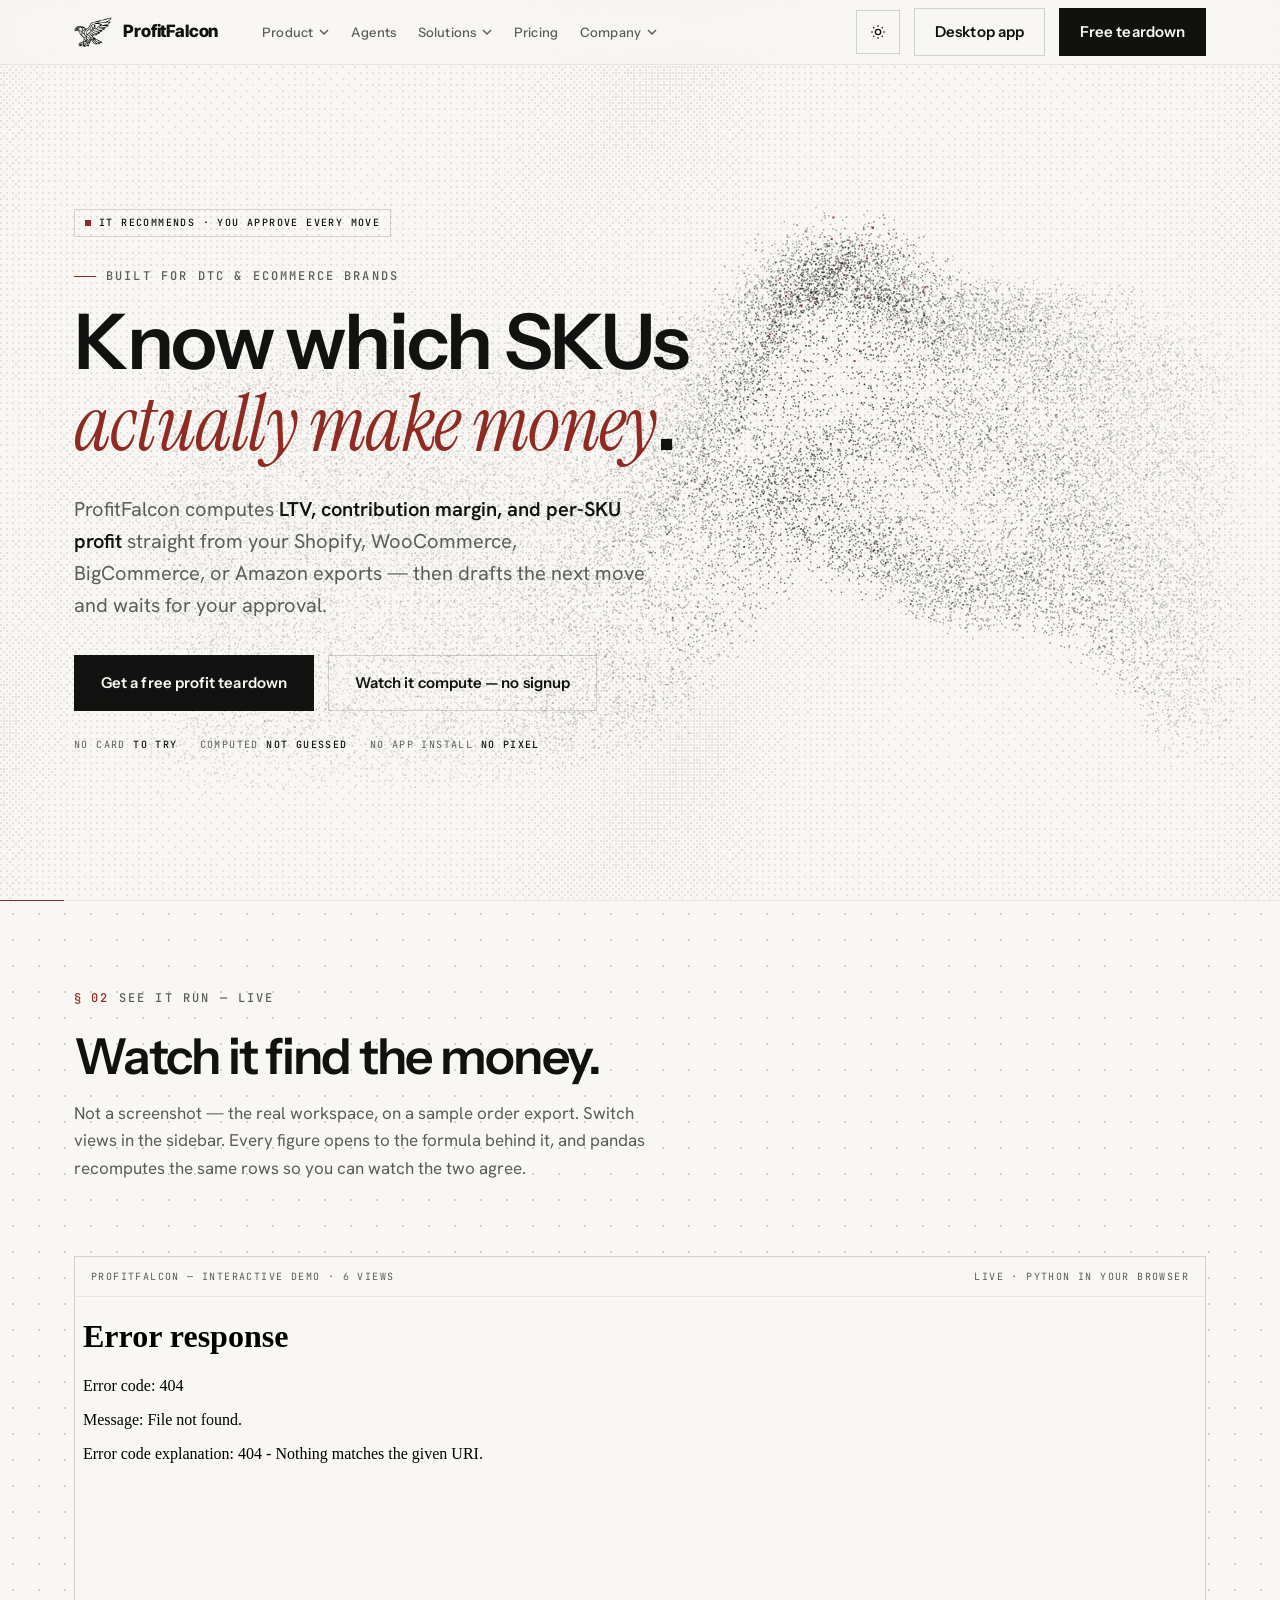
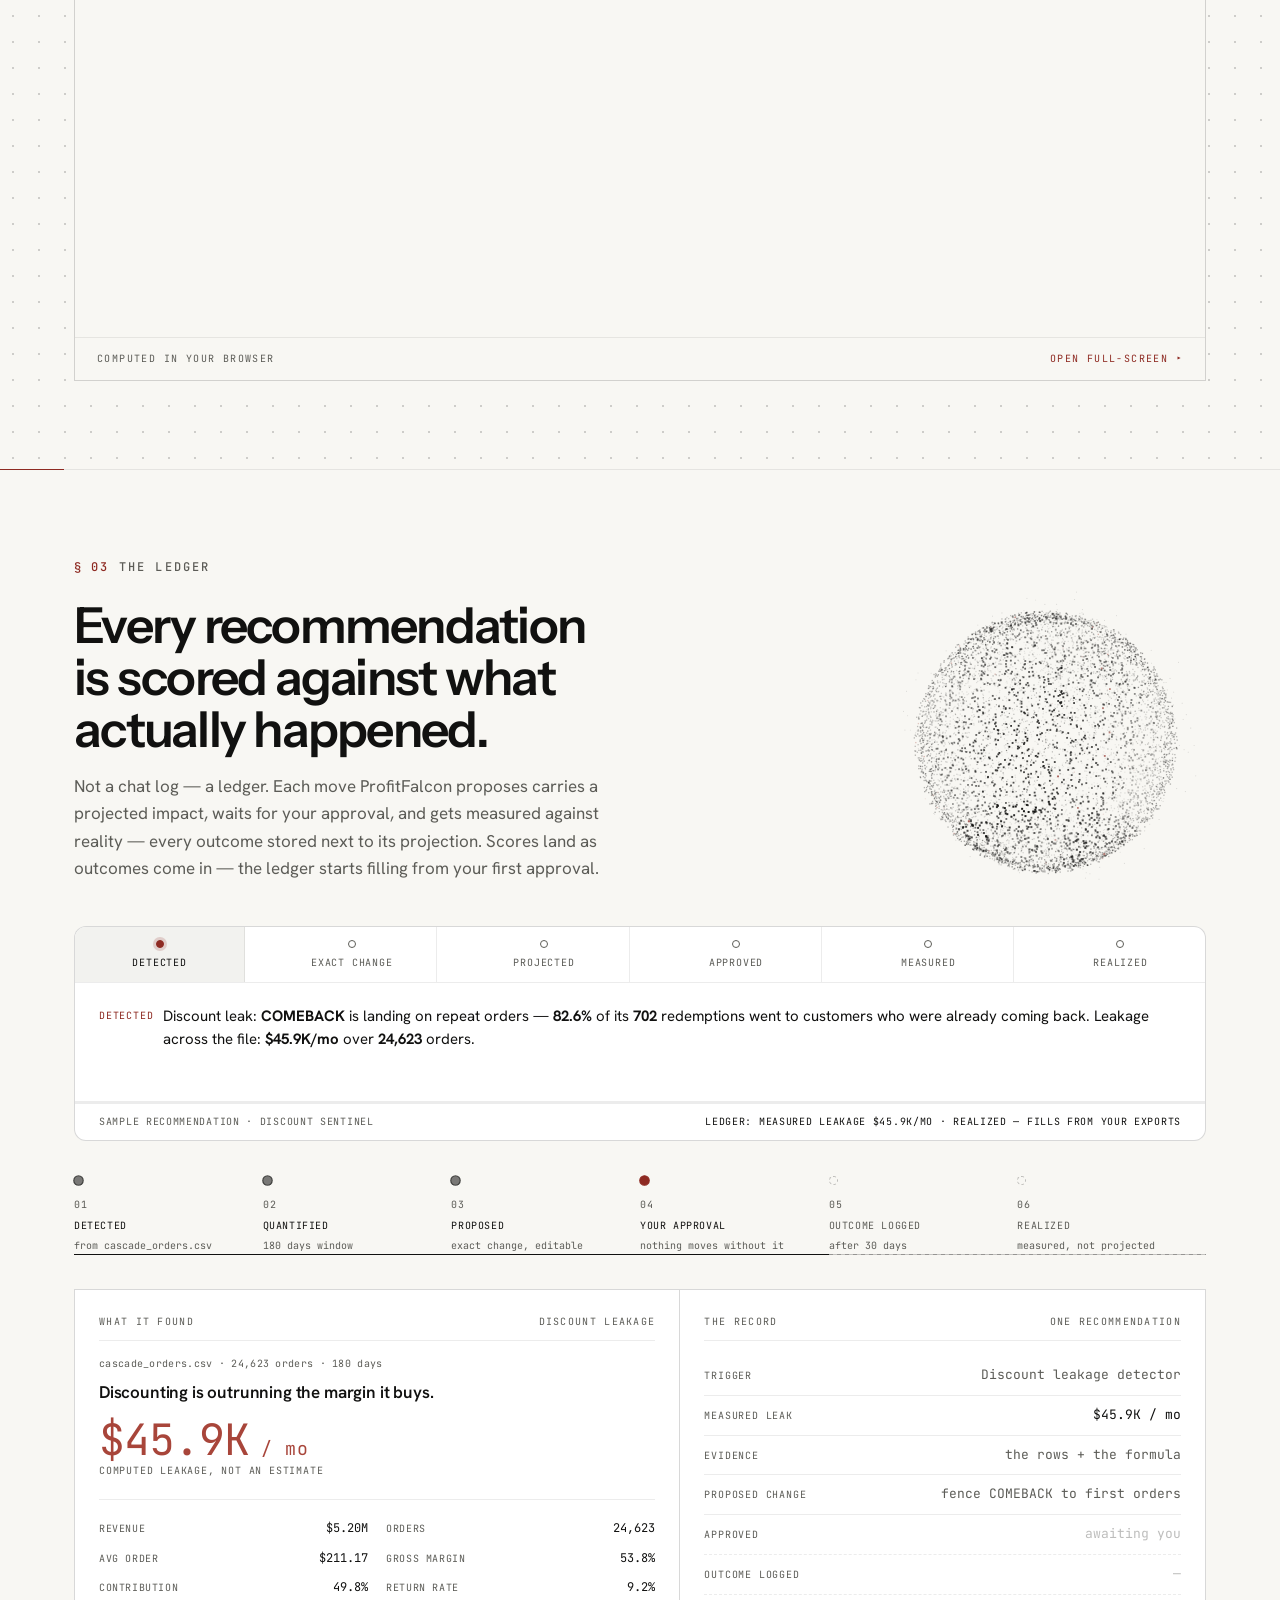
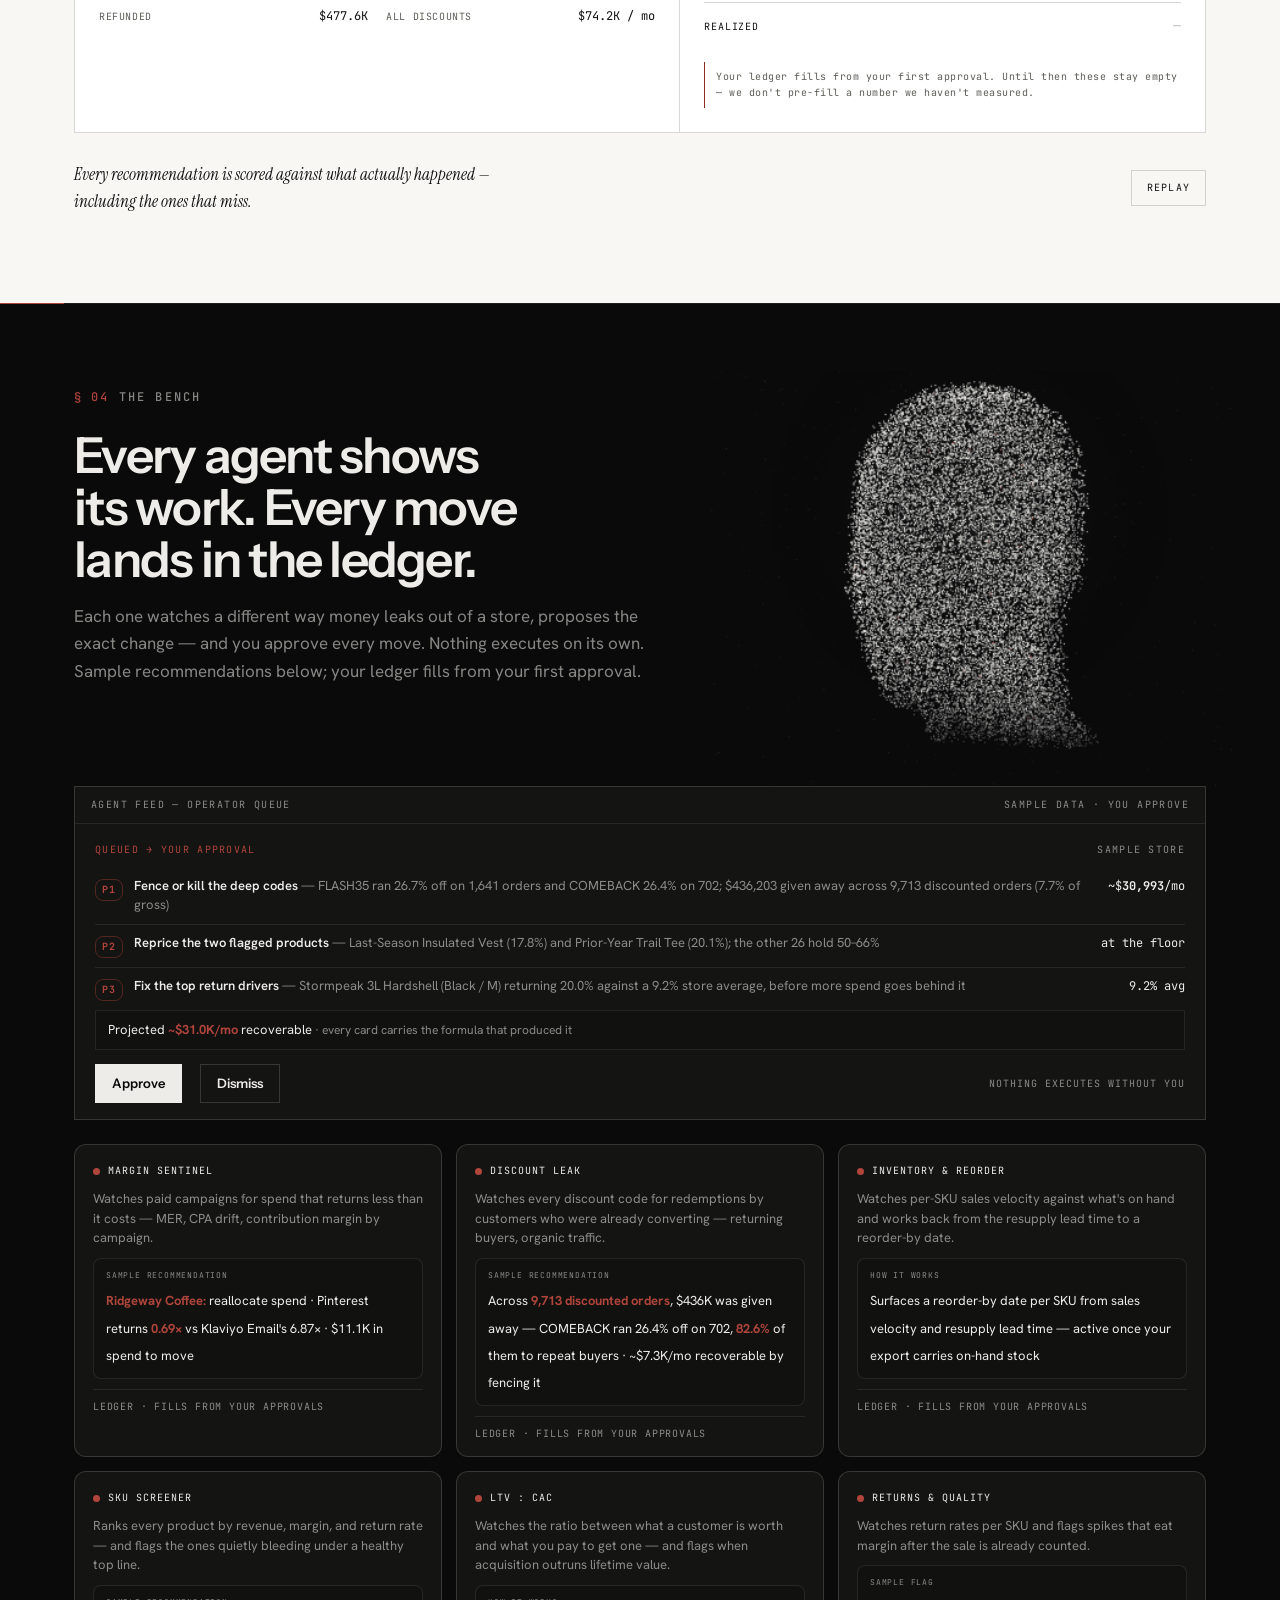
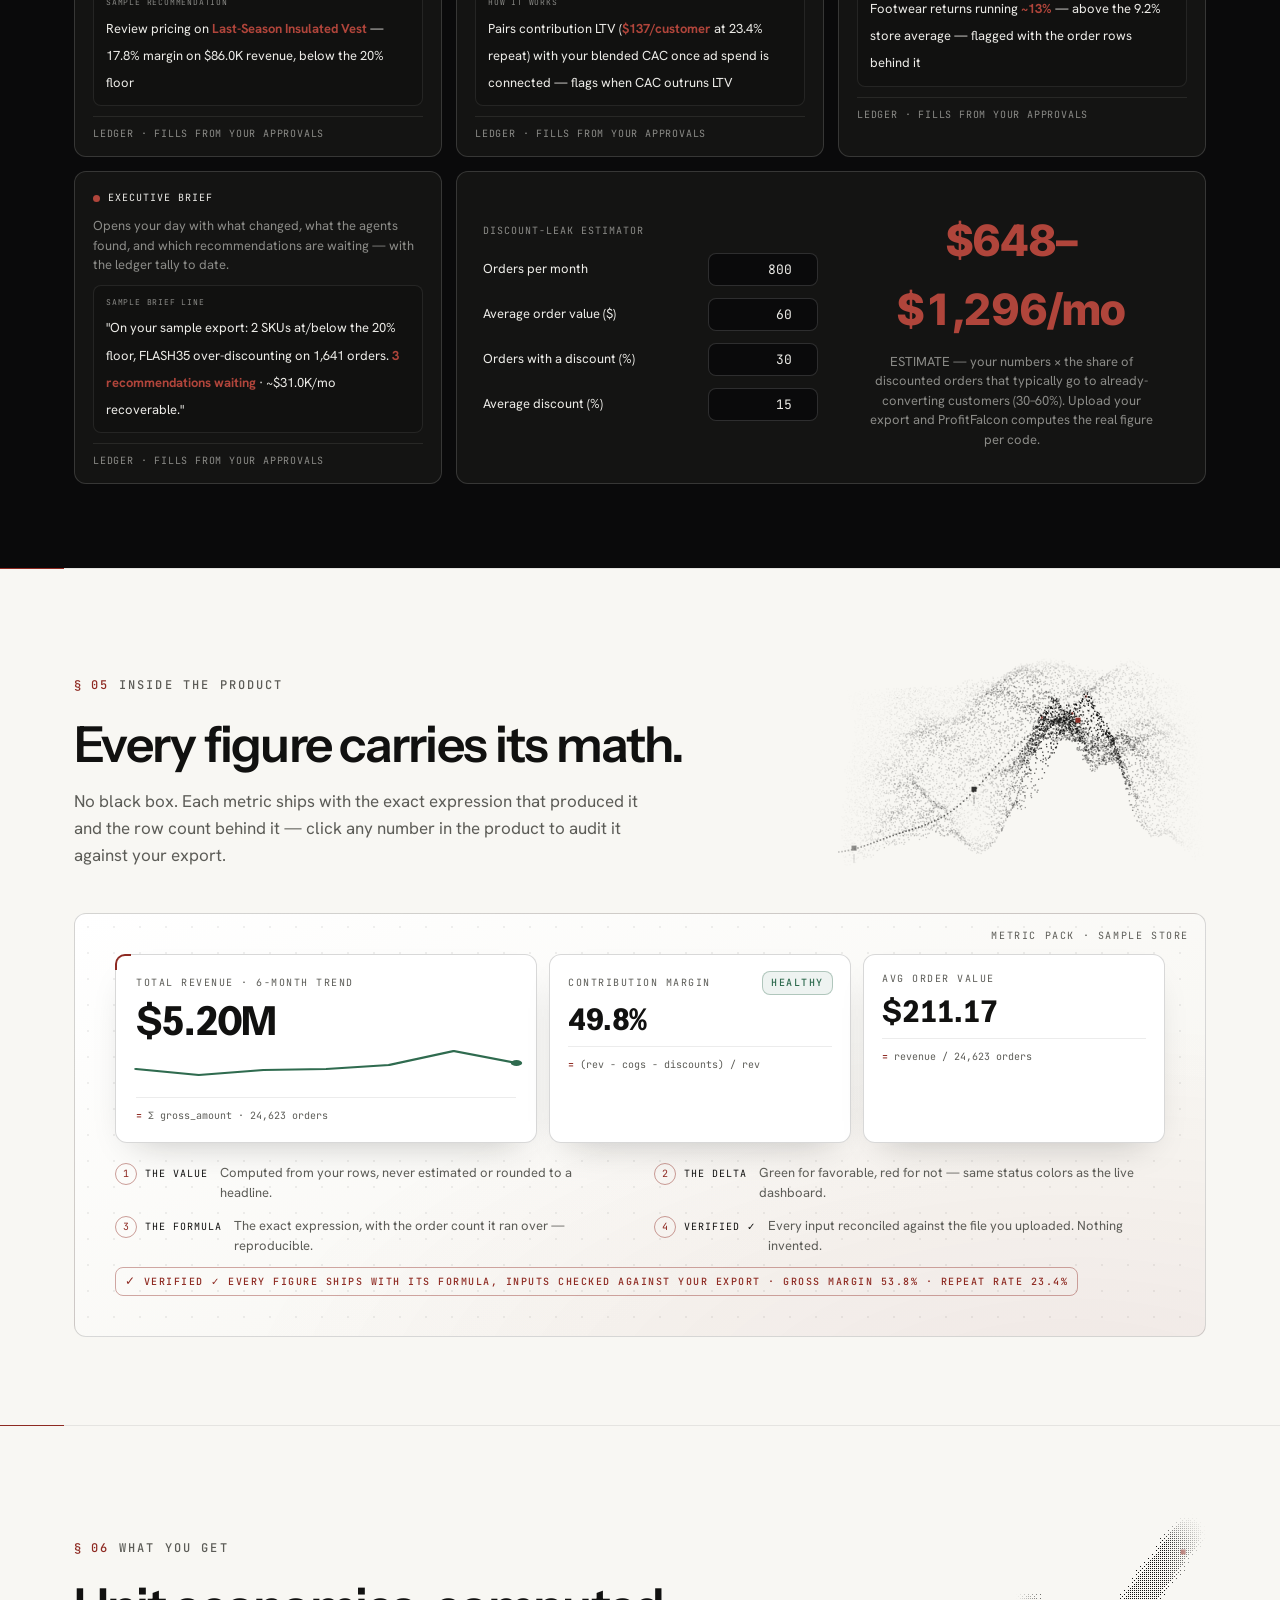
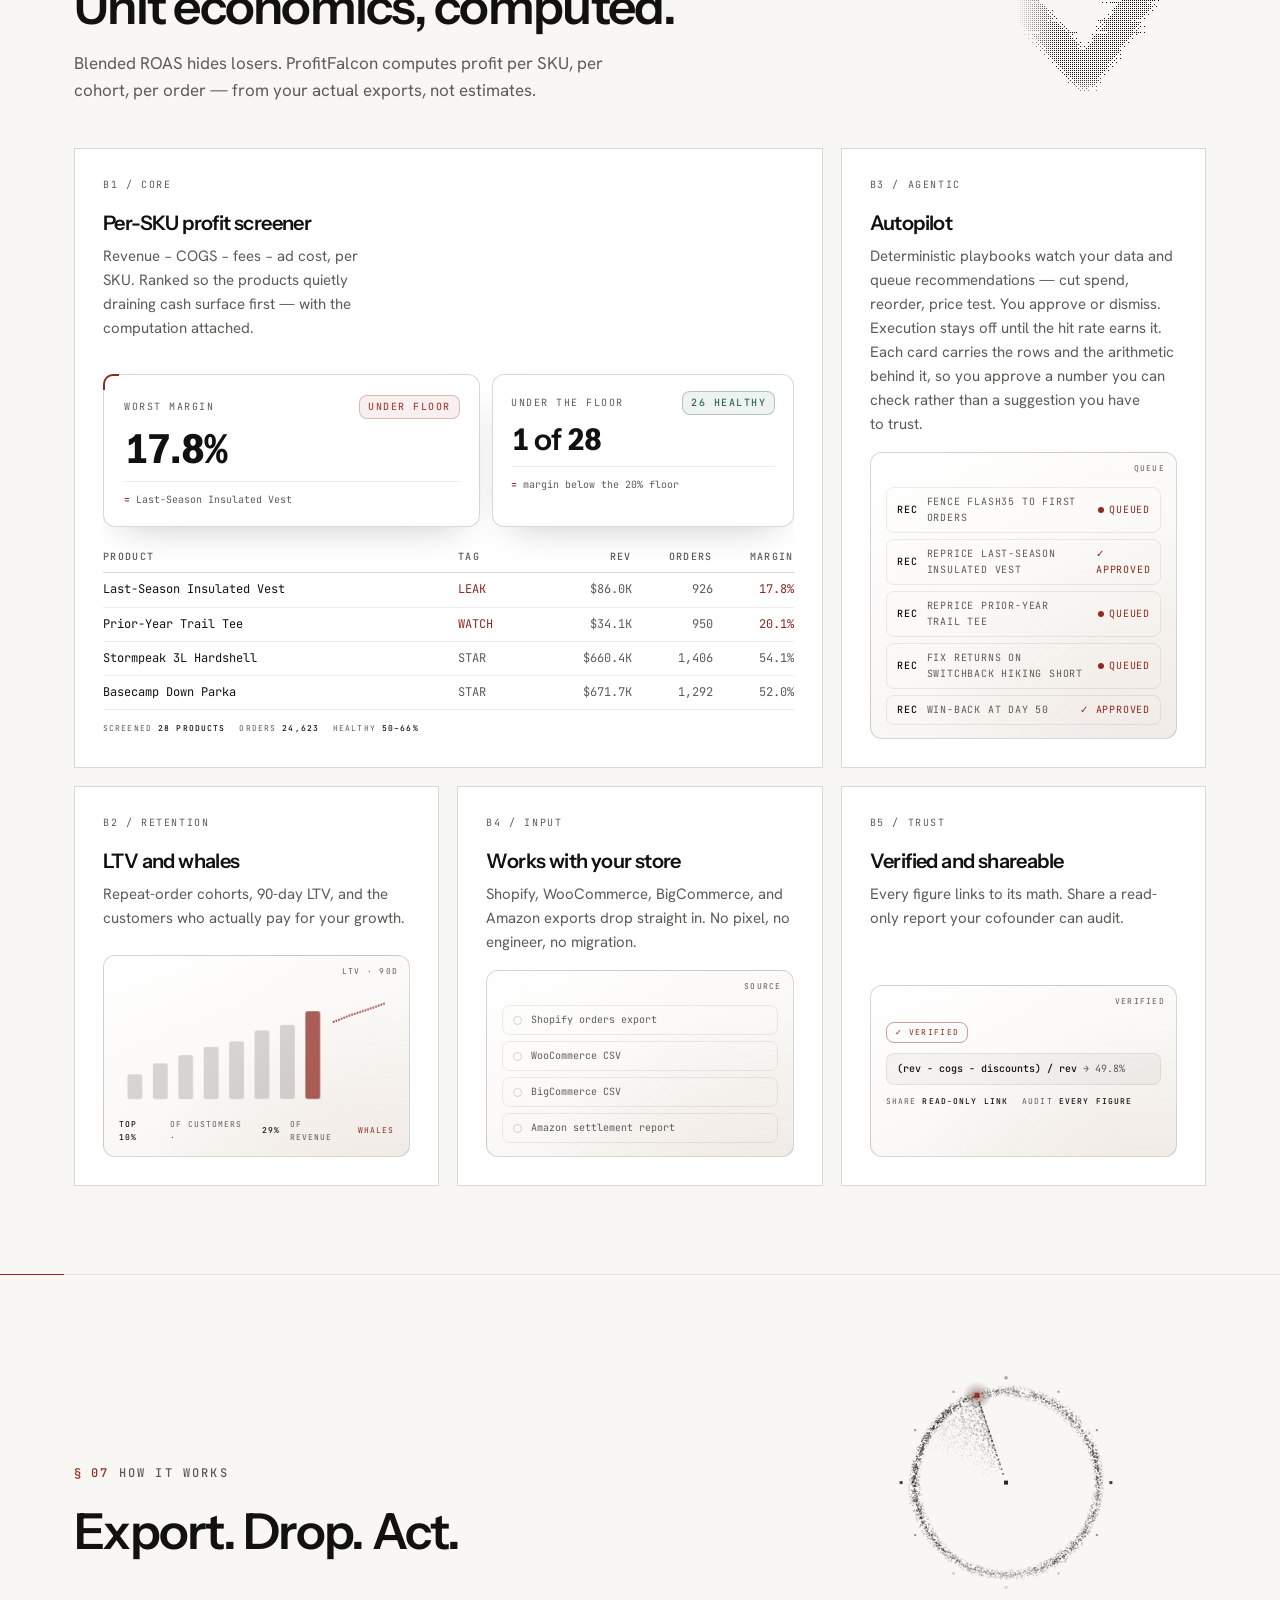
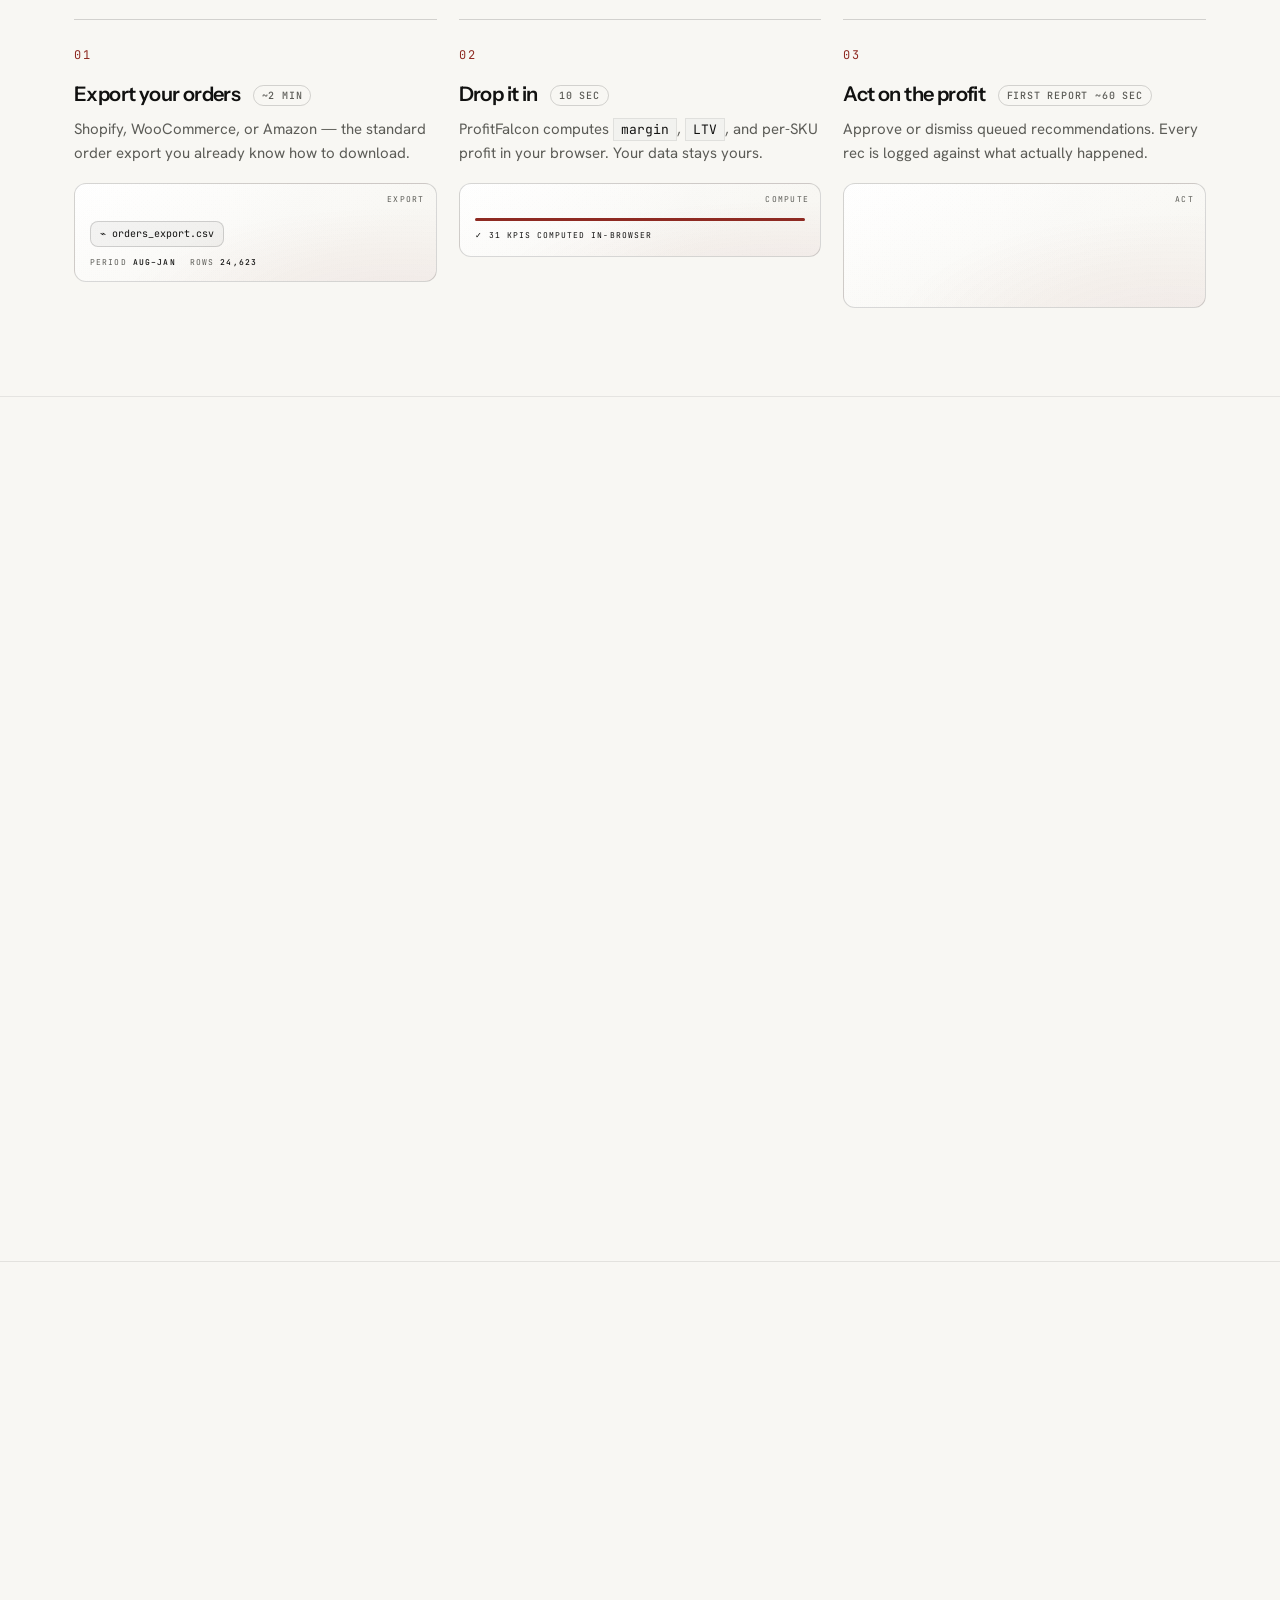
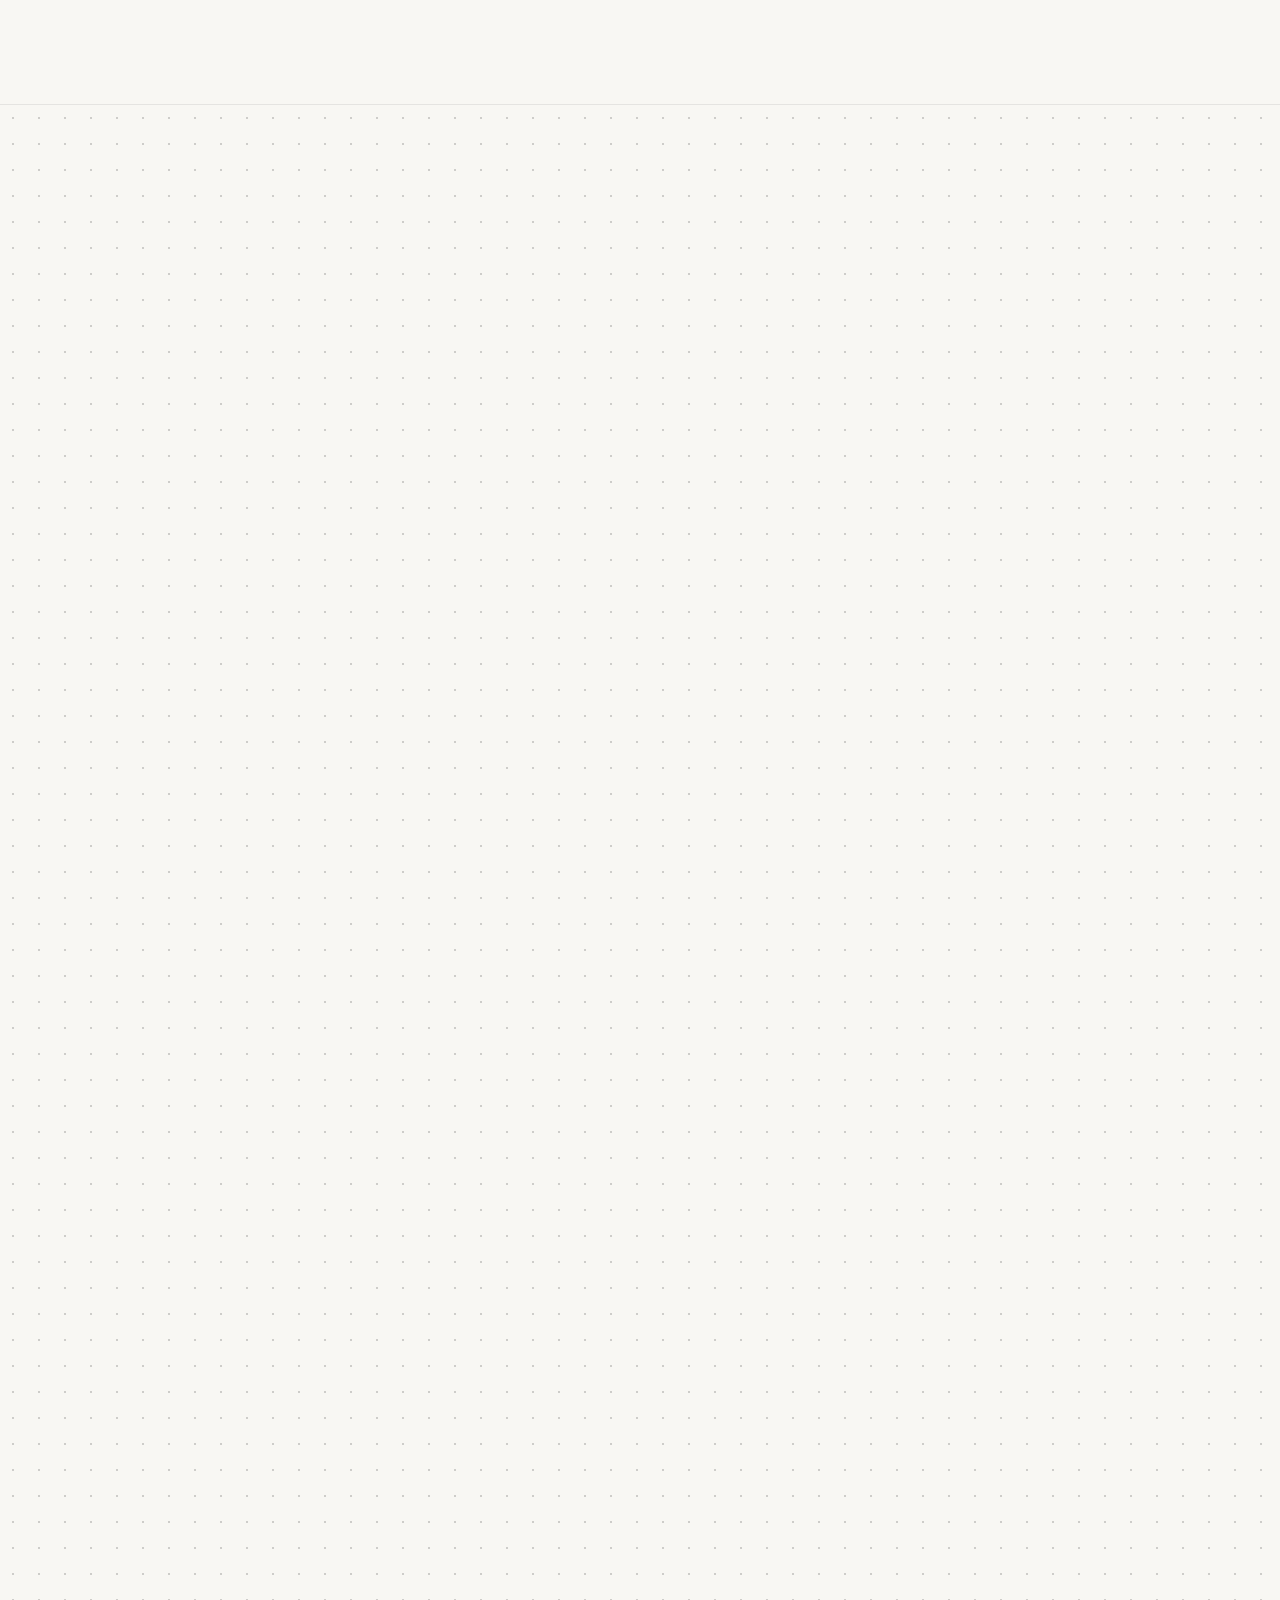
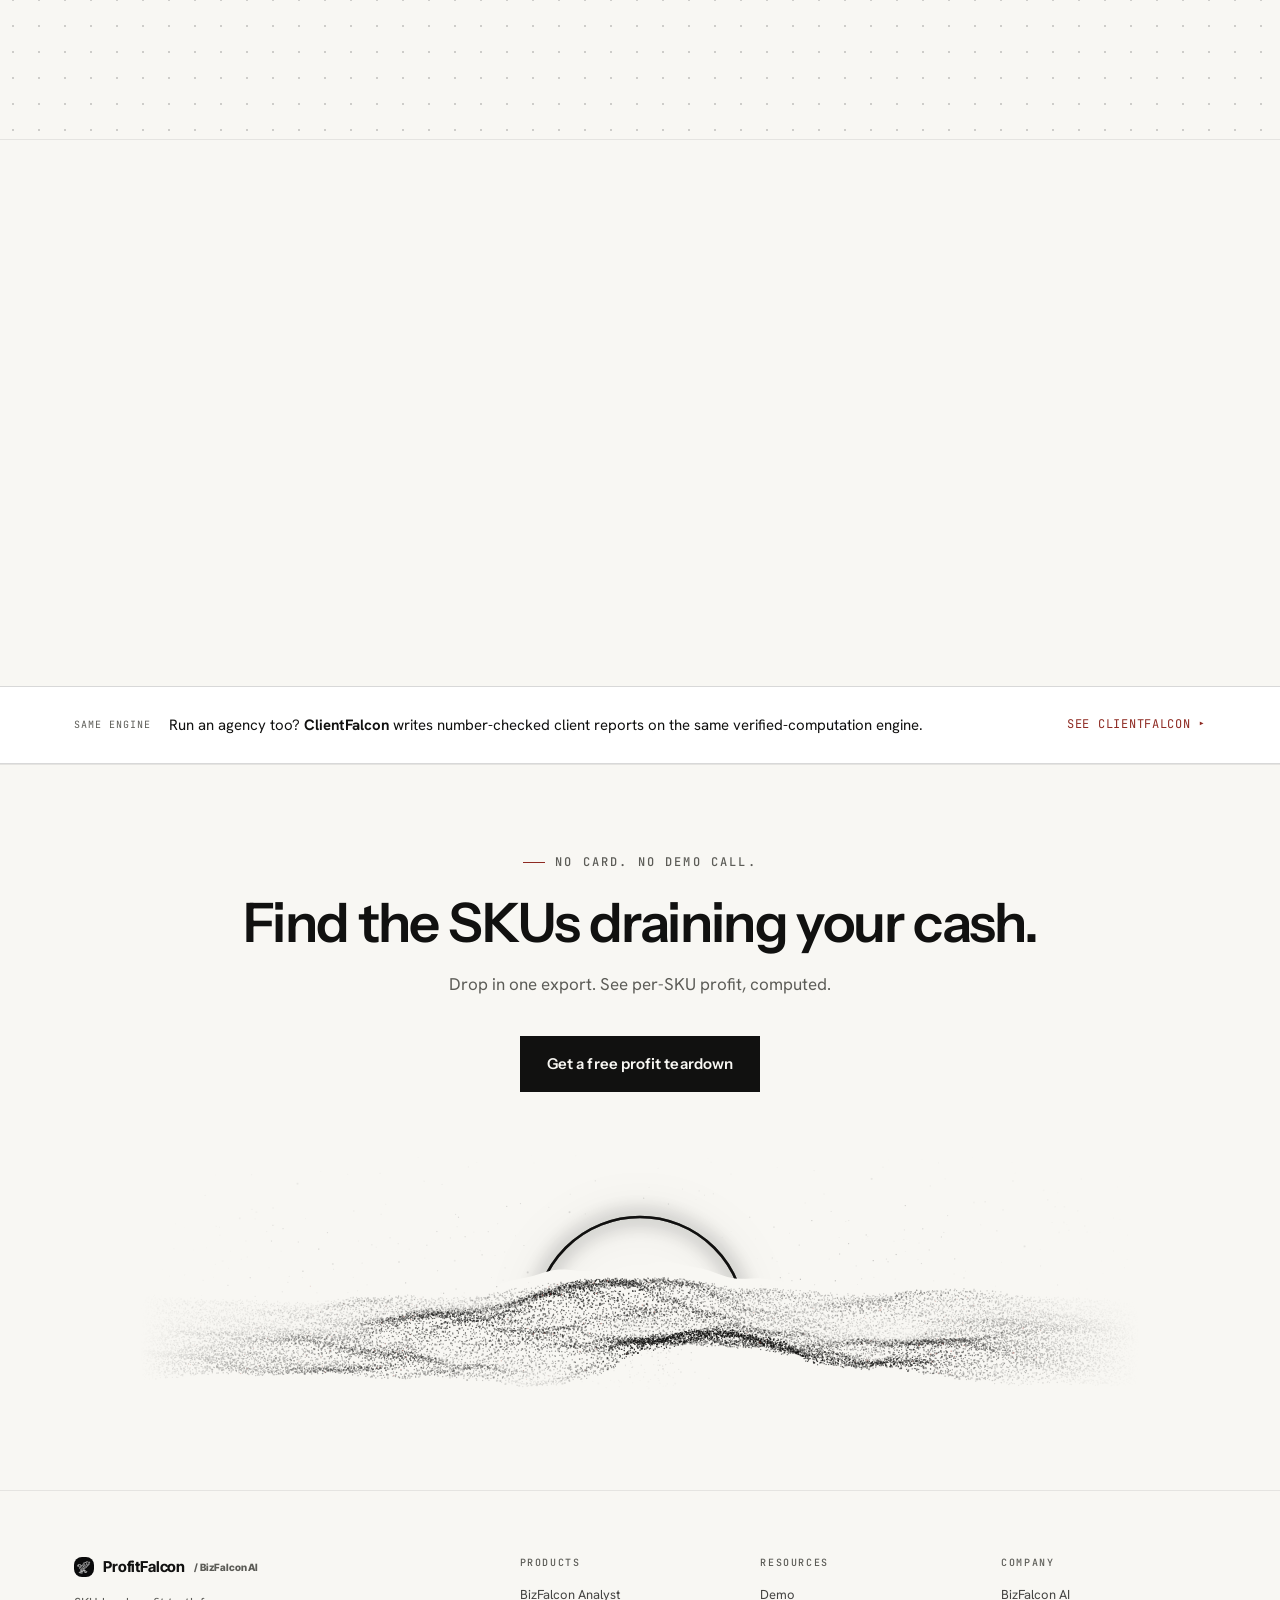
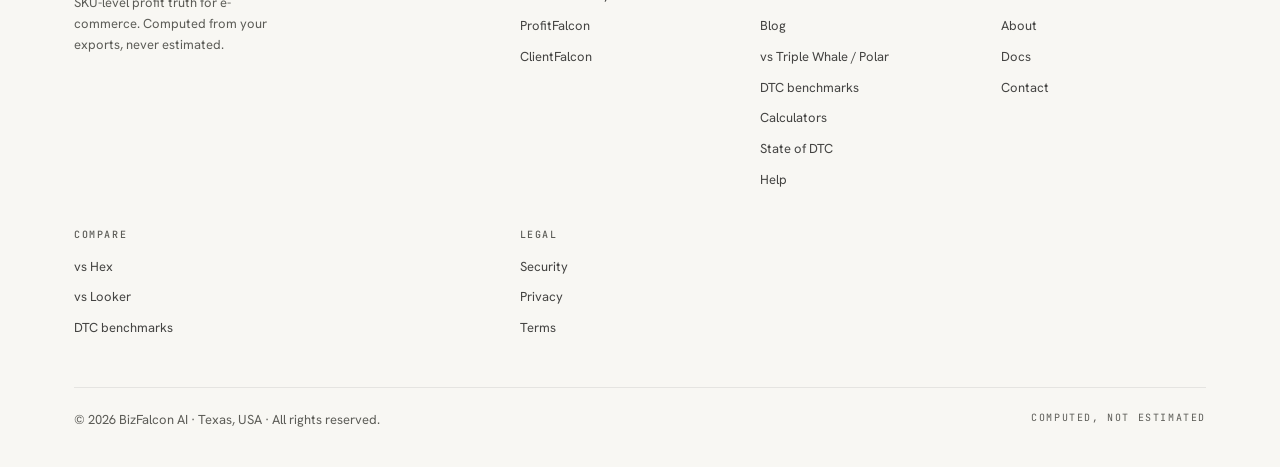
==== commit 40fc8ac2: "Route the ledger card's type through the scale, and merge its display curve tokenScale.test.ts was r" ====
--- a/index.html
+++ b/index.html
@@ -7,16 +7,16 @@
 <meta name="theme-color" content="#F8F7F3">
 <title>ProfitFalcon — Know which SKUs actually make money</title>
 <meta name="description" content="AI unit economics for ecommerce brands. LTV, contribution margin, and per-SKU profit computed from your Shopify, WooCommerce, BigCommerce, or Amazon exports — plus an AI product manager that drafts your next move.">
-<link rel="icon" href="favicon.ico?v=20260808f">
-<link rel="icon" type="image/png" sizes="32x32" href="favicon-32.png?v=20260808f">
-<link rel="apple-touch-icon" href="apple-touch-icon.png?v=20260808f">
+<link rel="icon" href="favicon.ico?v=20260808g">
+<link rel="icon" type="image/png" sizes="32x32" href="favicon-32.png?v=20260808g">
+<link rel="apple-touch-icon" href="apple-touch-icon.png?v=20260808g">
 <link rel="manifest" href="/talonomic-app.webmanifest">
 <meta name="apple-mobile-web-app-title" content="ProfitFalcon">
 <meta name="mobile-web-app-capable" content="yes">
 <link rel="preconnect" href="https://fonts.googleapis.com">
 <link rel="preconnect" href="https://fonts.gstatic.com" crossorigin>
 <link href="https://fonts.googleapis.com/css2?family=Instrument+Sans:wght@500;600&family=Hanken+Grotesk:wght@400;700&family=Inter+Tight:wght@800&family=JetBrains+Mono:wght@400;500;700&family=Instrument+Serif:ital@1&display=swap" rel="stylesheet">
-<link rel="stylesheet" href="./dusk.css?v=20260808f">
+<link rel="stylesheet" href="./dusk.css?v=20260808g">
 <style>
 /* ONE column, because there is only one child. The 1fr 1.05fr template reserved a
    second column that nothing has ever filled: measured at 1280px it was 555px of
@@ -1166,7 +1166,7 @@
   </div>
 </footer>
 
-<script defer src="./dusk-art.js?v=20260808f"></script>
+<script defer src="./dusk-art.js?v=20260808g"></script>
 <script>
 // Metric-pack tab peek: click to switch, auto-cycle until touched.
 // Skipped entirely under prefers-reduced-motion.
--- a/dusk.css
+++ b/dusk.css
@@ -1320,12 +1320,24 @@
 @media(prefers-reduced-motion:reduce){.lg-line{opacity:1;transform:none;transition:none}.lg-prog{display:none}.lg-node.on .ln-dot,.lg-node.done .ln-dot,.lg-line.show .lg-k,.lg-line.show .lg-v,.lg-foot .lg-tally{animation:none}}
 
 /* ── Ledger lifecycle (the six-stage record) ──────────────────────────────────
-   Byte-for-byte the rules from talon/frontend/src/styles/showcase.css:501-555,
-   which style LedgerLifecycle.tsx on the SPA landing. Copied rather than
-   reinvented: the statics are plain HTML and cannot render the React component,
-   and the one thing worse than a second implementation is a second implementation
-   that drifts. The markup and the reveal script mirror the component; the tokens
-   are DUSK's, so this themes with the page instead of pinning its own palette.
+   The rules from talon/frontend/src/styles/showcase.css:501-555, which style
+   LedgerLifecycle.tsx on the SPA landing. Copied rather than reinvented: the
+   statics are plain HTML and cannot render the React component, and the one thing
+   worse than a second implementation is a second implementation that drifts. The
+   markup and the reveal script mirror the component; the tokens are DUSK's, so
+   this themes with the page instead of pinning its own palette.
+
+   TYPE IS THE ONE DELIBERATE DIVERGENCE. showcase.css writes literal sizes
+   (9.5/10/10.5/11/12.5/13.5/16/17px) and is not governed by the collapsed scale;
+   these four sheets are, and tokenScale.test.ts caught all fourteen of them on the
+   first copy. They now route through the scale — the sub-11px cluster collapses to
+   --fs-2, 12.5 to --fs-3, 13.5 to --fs-4, 16 and 17 to --fs-6 — which preserves the
+   rank order that carried the meaning and drops the half-pixel continuum the
+   collapse existed to end. Likewise .llc-big takes the clamp already used by
+   .anat-hero .k-val and .calc-out .co-n (1.9rem/4vw/2.7rem): it is the same role,
+   the big computed figure, and its own 30-40px curve crossed .sec-head h2 near
+   768px, inverting the hierarchy mid-viewport. Merged rather than re-coefficiented,
+   per the note on that guard.
 
    It sits BELOW .lg-frame, not instead of it — the SPA landing renders both
    (Landing.tsx:1240 and :1246) and the band and the record are different claims:
@@ -1341,9 +1353,9 @@
 .llc-st{position:relative;padding-right:10px}
 .llc-tick{width:9px;height:9px;border:1px solid color-mix(in srgb,var(--fg) 22%,transparent);background:var(--bg);border-radius:50%;margin:-5px 0 0;position:relative;z-index:1;transition:background 260ms ease-out,border-color 260ms ease-out,transform 260ms ease-out}
 .llc-st[data-state="pending"] .llc-tick{border-style:dashed}
-.llc-ord{font-family:"JetBrains Mono",monospace;font-size:9.5px;letter-spacing:.1em;color:var(--mut);margin-top:12px;font-variant-numeric:tabular-nums}
-.llc-name{font-family:"JetBrains Mono",monospace;font-size:11px;letter-spacing:.06em;text-transform:uppercase;margin-top:5px;color:var(--mut);transition:color 260ms ease-out}
-.llc-sub{font-family:"JetBrains Mono",monospace;font-size:10px;color:var(--mut);opacity:0;margin-top:4px;transition:opacity 300ms ease-out}
+.llc-ord{font-family:"JetBrains Mono",monospace;font-size:var(--fs-2);letter-spacing:.1em;color:var(--mut);margin-top:12px;font-variant-numeric:tabular-nums}
+.llc-name{font-family:"JetBrains Mono",monospace;font-size:var(--fs-2);letter-spacing:.06em;text-transform:uppercase;margin-top:5px;color:var(--mut);transition:color 260ms ease-out}
+.llc-sub{font-family:"JetBrains Mono",monospace;font-size:var(--fs-2);color:var(--mut);opacity:0;margin-top:4px;transition:opacity 300ms ease-out}
 .llc-st[data-on="1"] .llc-tick{background:color-mix(in srgb,var(--fg) 55%,transparent);border-color:color-mix(in srgb,var(--fg) 55%,transparent);transform:scale(1.18)}
 .llc-st[data-on="1"] .llc-name{color:var(--fg)}
 .llc-st[data-on="1"] .llc-sub{opacity:1}
@@ -1353,31 +1365,31 @@
 .llc-panel{margin-top:clamp(22px,3.4vw,34px);border:1px solid var(--line);background:var(--card);display:grid;grid-template-columns:1.15fr 1fr}
 .llc-pane{padding:clamp(16px,2.4vw,24px);min-width:0}
 .llc-pane+.llc-pane{border-left:1px solid var(--line)}
-.llc-plabel{font-family:"JetBrains Mono",monospace;font-size:9.5px;letter-spacing:.13em;text-transform:uppercase;color:var(--mut);padding-bottom:10px;border-bottom:1px solid var(--line-soft);margin-bottom:15px;display:flex;justify-content:space-between;gap:10px}
-.llc-src{font-family:"JetBrains Mono",monospace;font-size:11px;color:var(--mut);letter-spacing:.03em}
-.llc-headline{font-size:17px;font-weight:600;margin:7px 0 3px;letter-spacing:-.01em}
-.llc-big{font-family:"JetBrains Mono",monospace;font-size:clamp(30px,4.6vw,40px);letter-spacing:-.025em;color:var(--loss,#A8453A);font-variant-numeric:tabular-nums;margin:12px 0 2px;line-height:1}
+.llc-plabel{font-family:"JetBrains Mono",monospace;font-size:var(--fs-2);letter-spacing:.13em;text-transform:uppercase;color:var(--mut);padding-bottom:10px;border-bottom:1px solid var(--line-soft);margin-bottom:15px;display:flex;justify-content:space-between;gap:10px}
+.llc-src{font-family:"JetBrains Mono",monospace;font-size:var(--fs-2);color:var(--mut);letter-spacing:.03em}
+.llc-headline{font-size:var(--fs-6);font-weight:600;margin:7px 0 3px;letter-spacing:-.01em}
+.llc-big{font-family:"JetBrains Mono",monospace;font-size:clamp(1.9rem,4vw,2.7rem);letter-spacing:-.025em;color:var(--loss,#A8453A);font-variant-numeric:tabular-nums;margin:12px 0 2px;line-height:1}
 .llc-big span{font-size:.42em;letter-spacing:.06em}
-.llc-bigsub{font-family:"JetBrains Mono",monospace;font-size:10.5px;letter-spacing:.08em;text-transform:uppercase;color:var(--mut)}
+.llc-bigsub{font-family:"JetBrains Mono",monospace;font-size:var(--fs-2);letter-spacing:.08em;text-transform:uppercase;color:var(--mut)}
 .llc-facts{display:grid;grid-template-columns:1fr 1fr;gap:0 18px;margin-top:20px;border-top:1px solid var(--line-soft);padding-top:14px}
 .llc-fact{display:flex;justify-content:space-between;gap:10px;padding:5px 0;align-items:baseline}
-.llc-fact .k{font-family:"JetBrains Mono",monospace;font-size:10px;letter-spacing:.06em;text-transform:uppercase;color:var(--mut)}
-.llc-fact .v{font-family:"JetBrains Mono",monospace;font-size:12.5px;font-variant-numeric:tabular-nums}
+.llc-fact .k{font-family:"JetBrains Mono",monospace;font-size:var(--fs-2);letter-spacing:.06em;text-transform:uppercase;color:var(--mut)}
+.llc-fact .v{font-family:"JetBrains Mono",monospace;font-size:var(--fs-3);font-variant-numeric:tabular-nums}
 .llc-rows{display:flex;flex-direction:column}
 .llc-row{display:flex;justify-content:space-between;align-items:baseline;gap:14px;padding:9px 0;border-bottom:1px solid var(--line-soft);opacity:0;transform:translateY(3px);transition:opacity 320ms ease-out,transform 320ms ease-out}
 .llc-row[data-on="1"]{opacity:1;transform:none}
-.llc-row .k{font-family:"JetBrains Mono",monospace;font-size:10.5px;letter-spacing:.08em;text-transform:uppercase;color:var(--mut)}
-.llc-row .v{font-family:"JetBrains Mono",monospace;font-size:13.5px;font-variant-numeric:tabular-nums}
+.llc-row .k{font-family:"JetBrains Mono",monospace;font-size:var(--fs-2);letter-spacing:.08em;text-transform:uppercase;color:var(--mut)}
+.llc-row .v{font-family:"JetBrains Mono",monospace;font-size:var(--fs-4);font-variant-numeric:tabular-nums}
 .llc-row .v.mut{color:var(--mut)}
 .llc-row.await{border-bottom-style:dashed}
 .llc-row.await .v{color:color-mix(in srgb,var(--fg) 28%,transparent)}
 .llc-row.recon{border-bottom:0;border-top:1px solid var(--line);margin-top:7px;padding-top:13px}
 .llc-row.recon .k{color:var(--fg)}
-.llc-note{font-family:"JetBrains Mono",monospace;font-size:10px;letter-spacing:.05em;color:var(--mut);border-left:1px solid var(--signal);padding:7px 0 7px 11px;margin-top:16px;opacity:0;transition:opacity 340ms ease-out}
+.llc-note{font-family:"JetBrains Mono",monospace;font-size:var(--fs-2);letter-spacing:.05em;color:var(--mut);border-left:1px solid var(--signal);padding:7px 0 7px 11px;margin-top:16px;opacity:0;transition:opacity 340ms ease-out}
 .llc-note[data-on="1"]{opacity:1}
 .llc-foot{margin-top:clamp(20px,3vw,28px);display:flex;gap:18px;align-items:center;flex-wrap:wrap;justify-content:space-between}
-.llc-caption{font-family:"Instrument Serif",Georgia,serif;font-style:italic;font-size:16px;max-width:54ch;margin:0}
-.llc-btn{font-family:"JetBrains Mono",monospace;font-size:10.5px;letter-spacing:.12em;text-transform:uppercase;background:transparent;color:var(--fg);border:1px solid var(--line);padding:9px 15px;cursor:pointer;transition:border-color 180ms ease-out,color 180ms ease-out}
+.llc-caption{font-family:"Instrument Serif",Georgia,serif;font-style:italic;font-size:var(--fs-6);max-width:54ch;margin:0}
+.llc-btn{font-family:"JetBrains Mono",monospace;font-size:var(--fs-2);letter-spacing:.12em;text-transform:uppercase;background:transparent;color:var(--fg);border:1px solid var(--line);padding:9px 15px;cursor:pointer;transition:border-color 180ms ease-out,color 180ms ease-out}
 .llc-btn:hover{border-color:var(--signal);color:var(--signal)}
 @media(max-width:780px){
   .llc-panel{grid-template-columns:1fr}
